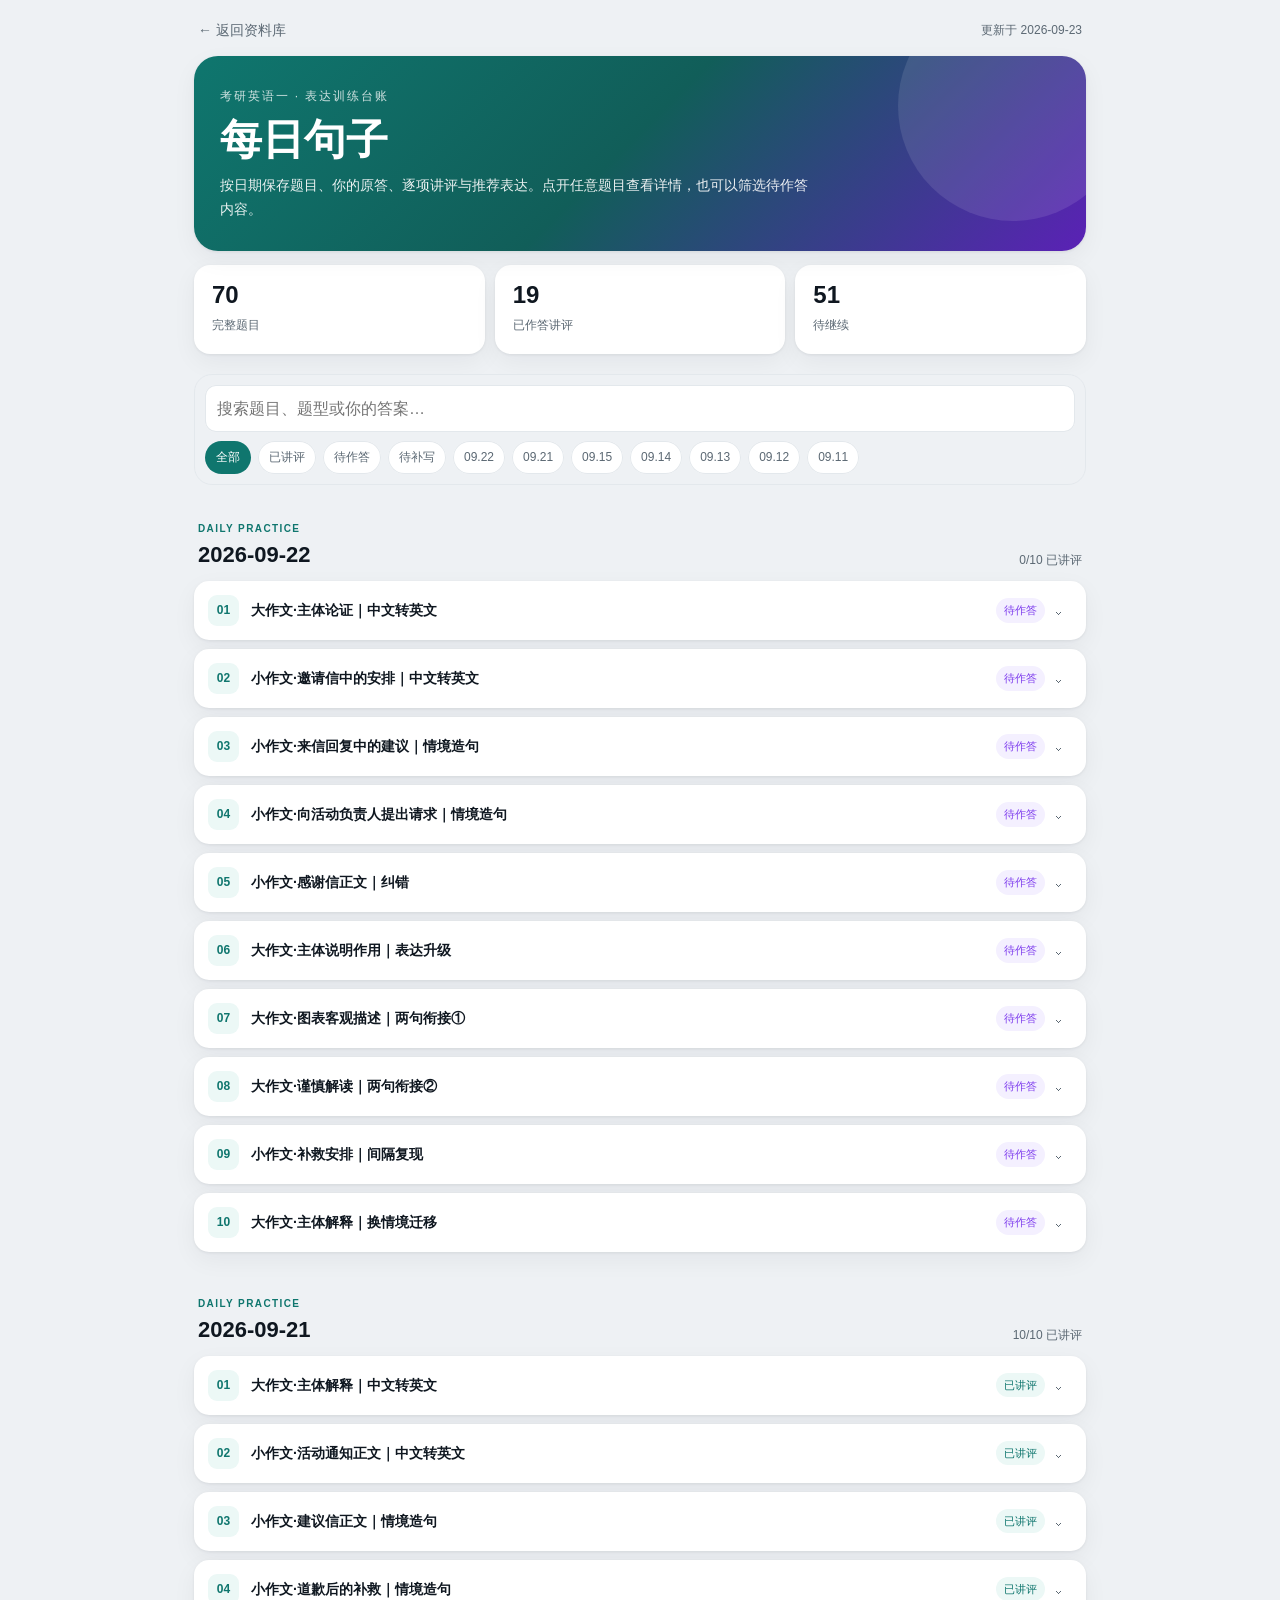
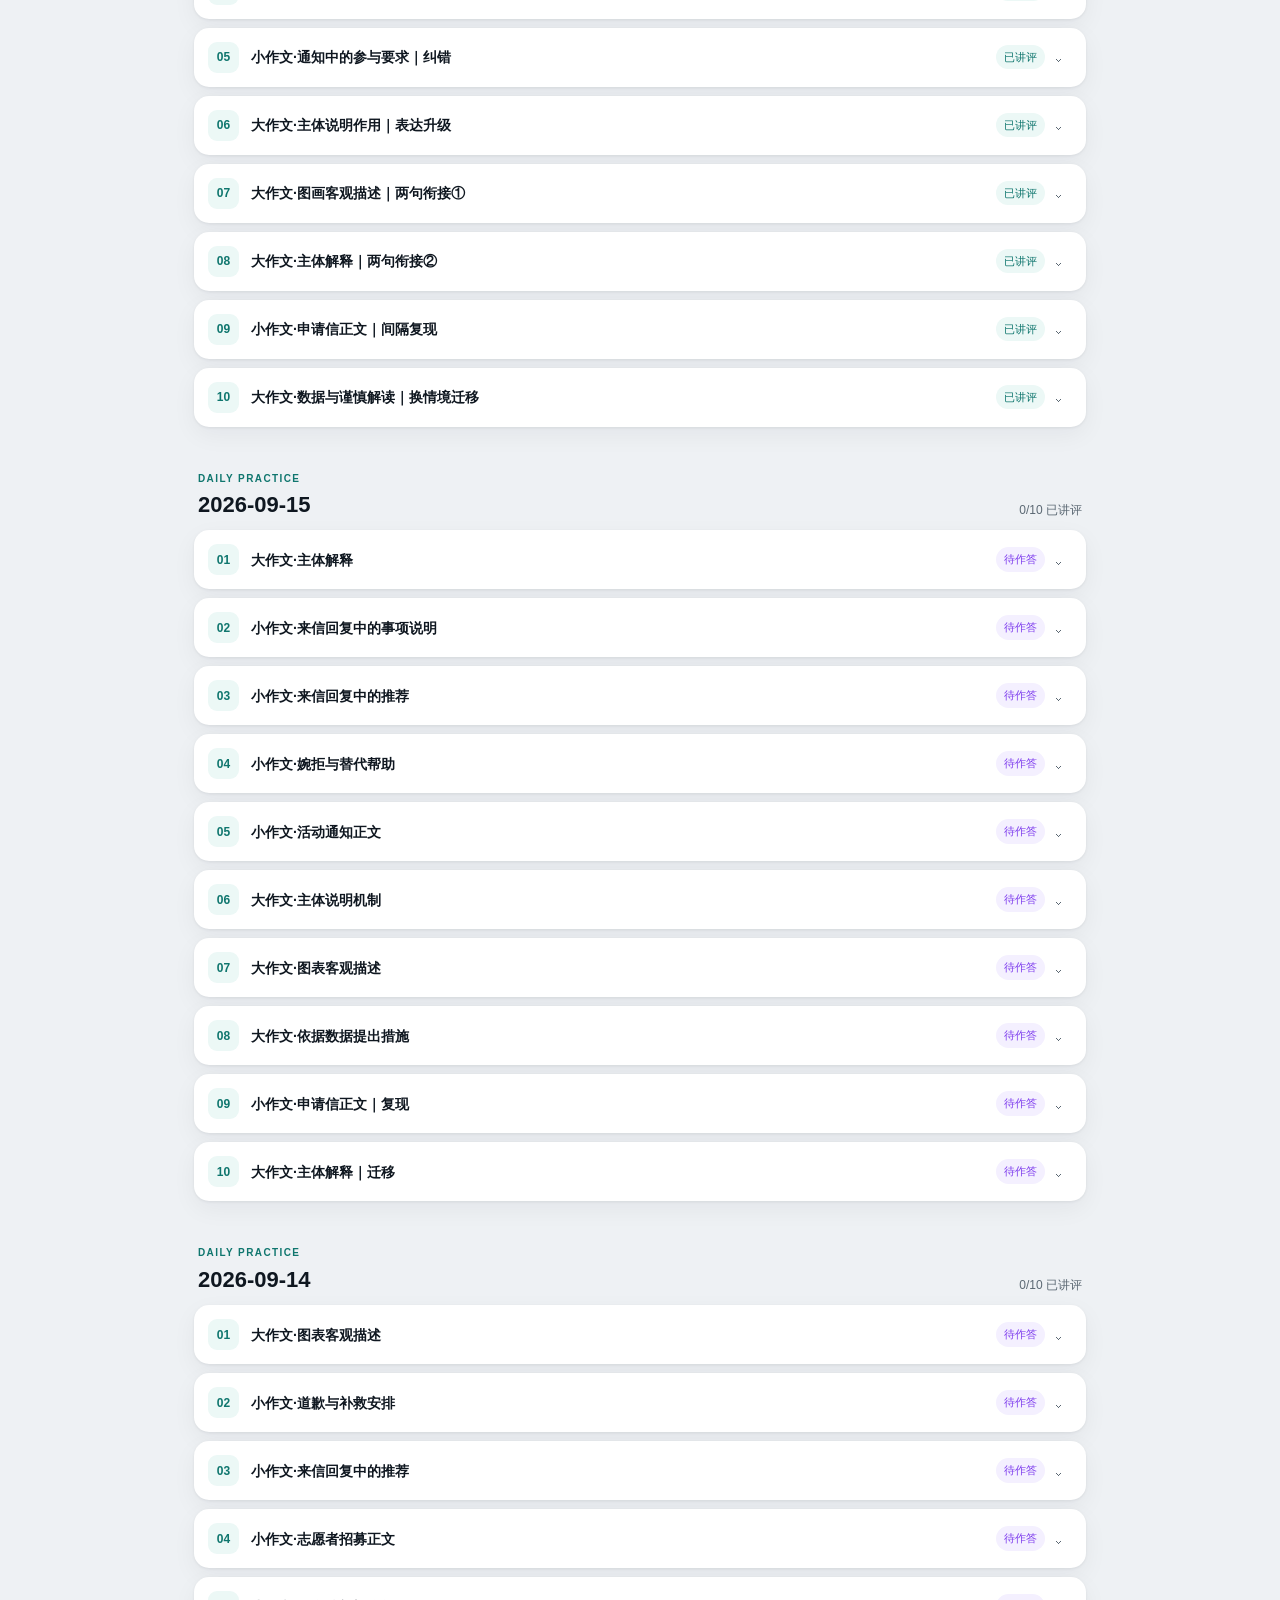
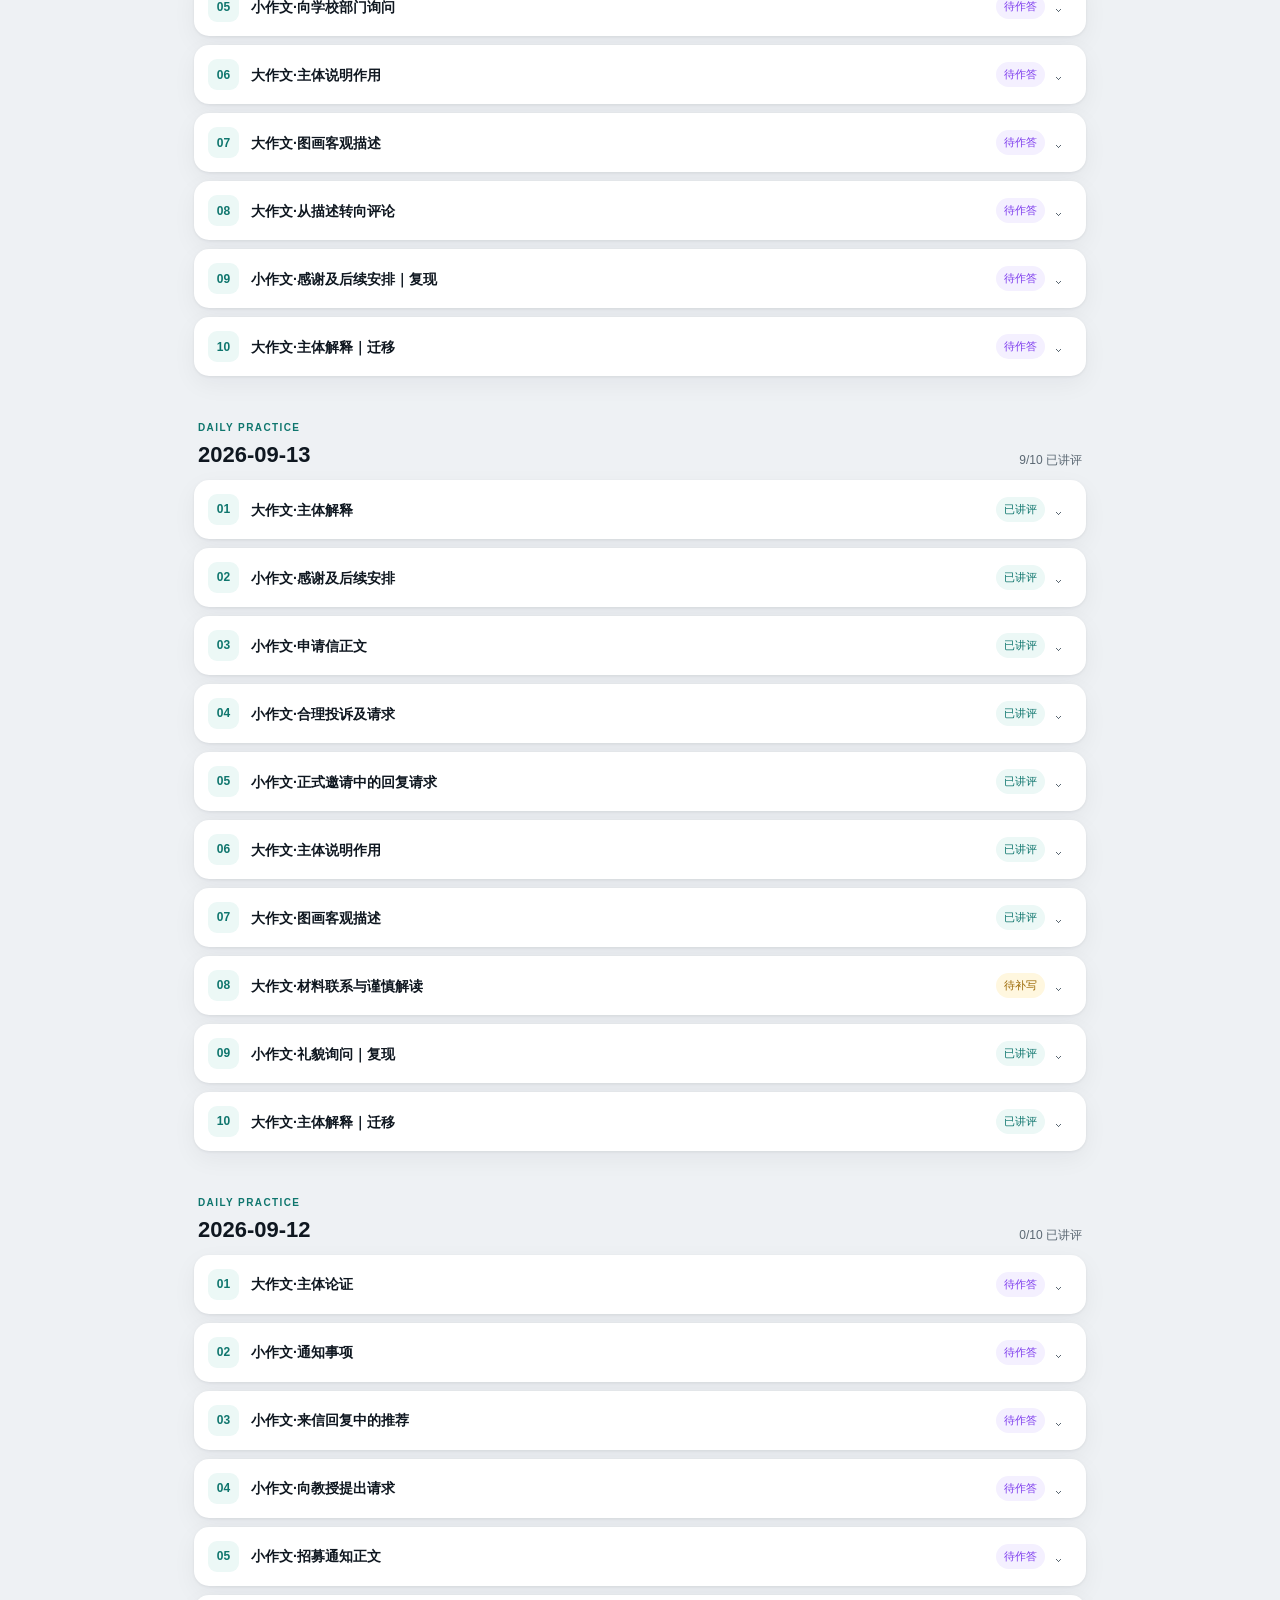
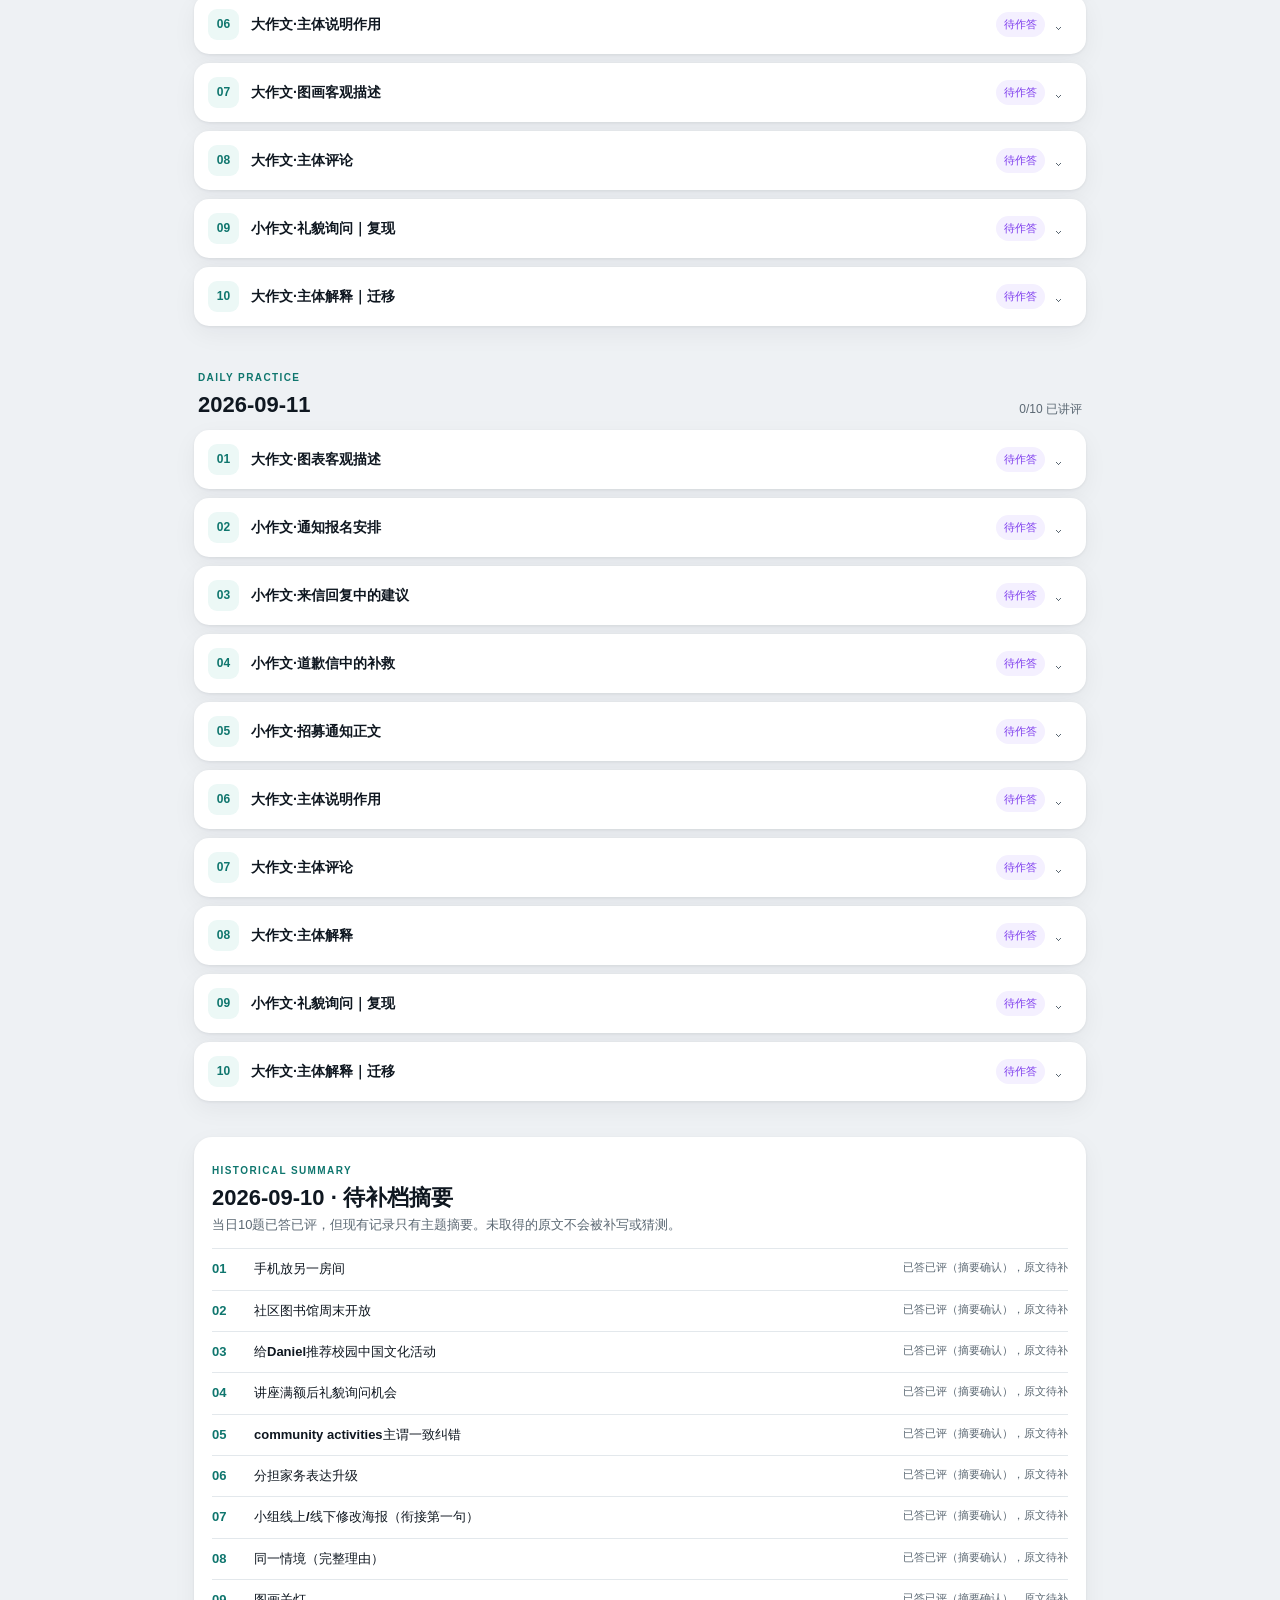
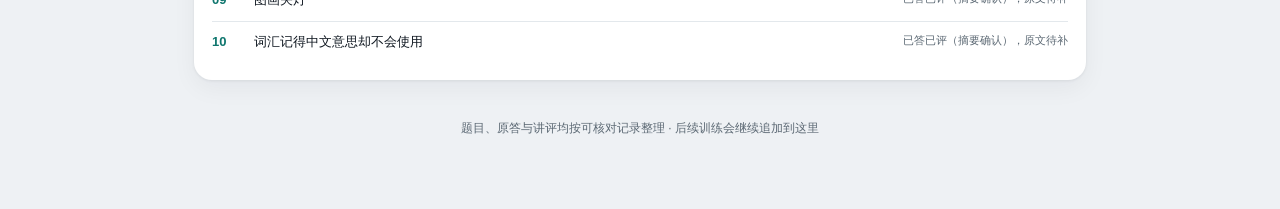
==== daily-sentences/index.html @ 483bdfcb "add daily sentence training archive" ====
<!doctype html>
<html lang="zh-CN"><head><meta charset="utf-8"><meta name="viewport" content="width=device-width,initial-scale=1">
<title>每日句子｜我的考研资料库</title><meta name="description" content="考研英语一每日句子训练：题目、作答、讲评和待办记录。">
<style>
:root{--bg:#eef1f4;--card:#fff;--ink:#0f1720;--sub:#5b6873;--line:#e3e8ec;--accent:#0f766e;--accent2:#7c3aed;--soft:#ecf8f6;--violet:#f4f0ff;--amber:#fff7df;--shadow:0 1px 3px rgba(15,23,32,.07),0 8px 24px rgba(15,23,32,.05)}
@media(prefers-color-scheme:dark){:root{--bg:#0d1117;--card:#161b22;--ink:#e6edf3;--sub:#9aa7b2;--line:#2a313a;--accent:#45c9b7;--accent2:#b59cff;--soft:#102b28;--violet:#241c38;--amber:#352d19;--shadow:0 1px 3px rgba(0,0,0,.4),0 10px 28px rgba(0,0,0,.3)}}
*{box-sizing:border-box}html{scroll-behavior:smooth}body{margin:0;background:var(--bg);color:var(--ink);font:16px/1.72 -apple-system,BlinkMacSystemFont,"Segoe UI","PingFang SC","Microsoft YaHei",sans-serif;-webkit-text-size-adjust:100%}button,input{font:inherit}.wrap{max-width:920px;margin:auto;padding:18px 14px 70px}.topbar{display:flex;align-items:center;justify-content:space-between;margin:0 4px 14px}.back{color:var(--sub);text-decoration:none;font-size:14px}.updated{font-size:12px;color:var(--sub)}header{position:relative;overflow:hidden;border-radius:24px;padding:30px 26px;color:#fff;background:linear-gradient(135deg,#0f766e 0%,#115e59 48%,#5b21b6 100%);box-shadow:var(--shadow)}header:after{content:"";position:absolute;right:-42px;top:-65px;width:230px;height:230px;border-radius:50%;background:rgba(255,255,255,.10)}.k{font-size:12px;letter-spacing:.16em;opacity:.8}h1{font-size:clamp(28px,6vw,42px);line-height:1.2;margin:8px 0}header p{max-width:590px;margin:0;opacity:.91;font-size:14px}.stats{display:grid;grid-template-columns:repeat(3,1fr);gap:10px;margin:14px 0 20px}.stat{background:var(--card);border-radius:16px;padding:16px 18px;box-shadow:var(--shadow)}.stat b{display:block;font-size:24px;line-height:1.2}.stat span{font-size:12px;color:var(--sub)}.tools{position:sticky;top:8px;z-index:10;background:color-mix(in srgb,var(--bg) 88%,transparent);backdrop-filter:blur(12px);border:1px solid var(--line);border-radius:18px;padding:10px;margin-bottom:20px}.search{width:100%;border:0;background:var(--card);color:var(--ink);border-radius:11px;padding:10px 12px;outline:none;box-shadow:inset 0 0 0 1px var(--line)}.filters{display:flex;gap:7px;overflow:auto;padding-top:9px;scrollbar-width:none}.filters::-webkit-scrollbar{display:none}.filter,.date-chip{flex:none;border:0;border-radius:99px;padding:6px 11px;background:var(--card);color:var(--sub);font-size:12px;cursor:pointer;box-shadow:inset 0 0 0 1px var(--line)}.filter.active,.date-chip.active{background:var(--accent);color:#fff;box-shadow:none}.day{margin:28px 0 36px;scroll-margin-top:128px}.day-head{display:flex;align-items:end;justify-content:space-between;margin:0 4px 10px}.eyebrow{font-size:10px;letter-spacing:.14em;color:var(--accent);font-weight:700}h2{font-size:22px;line-height:1.2;margin:2px 0}.day-count{font-size:12px;color:var(--sub)}.questions{display:grid;gap:9px}.question{background:var(--card);border-radius:15px;box-shadow:var(--shadow);overflow:hidden}.question[hidden],.day[hidden]{display:none}summary{display:grid;grid-template-columns:34px minmax(0,1fr) auto 18px;gap:9px;align-items:center;cursor:pointer;list-style:none;padding:14px}summary::-webkit-details-marker{display:none}.number{display:grid;place-items:center;width:31px;height:31px;border-radius:9px;background:var(--soft);color:var(--accent);font-size:12px;font-weight:800}.qtitle{font-weight:650;font-size:14px;line-height:1.45}.badge{font-size:11px;padding:3px 8px;border-radius:99px;white-space:nowrap}.badge.reviewed{background:var(--soft);color:var(--accent)}.badge.pending{background:var(--violet);color:var(--accent2)}.badge.blocked{background:var(--amber);color:#9a6700}.chevron{color:var(--sub);transition:.18s}details[open] .chevron{transform:rotate(180deg)}.question-body{padding:0 16px 17px 57px;border-top:1px solid var(--line)}.label{margin-top:14px;font-size:11px;letter-spacing:.08em;color:var(--sub);font-weight:700}.prompt,.answer p,.empty{white-space:pre-line;margin:4px 0 0;font-size:14px}.answer p{padding:11px 13px;border-left:3px solid var(--accent2);border-radius:0 9px 9px 0;background:var(--violet);font-family:ui-serif,Georgia,serif}.feedback{margin:13px 0 0;border-top:1px solid var(--line)}.feedback-row{display:grid;grid-template-columns:145px 1fr;gap:14px;padding:10px 0;border-bottom:1px solid var(--line)}dt{font-size:12px;color:var(--accent);font-weight:700}dd{margin:0;font-size:13px}.empty{color:var(--sub);font-style:italic}.history{background:var(--card);border-radius:18px;padding:18px;box-shadow:var(--shadow);margin-top:34px}.history h2{margin-bottom:3px}.history>p{margin:0 0 12px;color:var(--sub);font-size:13px}.history-row{display:grid;grid-template-columns:32px minmax(0,1fr) auto;gap:10px;padding:9px 0;border-top:1px solid var(--line);font-size:13px}.history-row span{color:var(--accent);font-weight:800}.history-row b{font-weight:550}.history-row em{color:var(--sub);font-style:normal;font-size:11px;text-align:right}.no-results{display:none;text-align:center;color:var(--sub);padding:42px 0}footer{text-align:center;color:var(--sub);font-size:12px;margin-top:38px}
@media(max-width:620px){.wrap{padding:12px 10px 52px}header{border-radius:20px;padding:24px 20px}.stats{gap:7px}.stat{padding:13px 12px}.stat b{font-size:20px}.question-body{padding-left:14px}.feedback-row{grid-template-columns:1fr;gap:3px}.history-row{grid-template-columns:28px 1fr}.history-row em{grid-column:2;text-align:left}}
</style></head><body><main class="wrap">
<div class="topbar"><a class="back" href="/">← 返回资料库</a><span class="updated">更新于 2026-09-23</span></div>
<header><div class="k">考研英语一 · 表达训练台账</div><h1>每日句子</h1><p>按日期保存题目、你的原答、逐项讲评与推荐表达。点开任意题目查看详情，也可以筛选待作答内容。</p></header>
<section class="stats"><div class="stat"><b>70</b><span>完整题目</span></div><div class="stat"><b>19</b><span>已作答讲评</span></div><div class="stat"><b>51</b><span>待继续</span></div></section>
<nav class="tools" aria-label="筛选"><input class="search" id="search" type="search" placeholder="搜索题目、题型或你的答案…"><div class="filters"><button class="filter active" data-state="all">全部</button><button class="filter" data-state="reviewed">已讲评</button><button class="filter" data-state="pending">待作答</button><button class="filter" data-state="blocked">待补写</button><button class="date-chip" data-date="2026-09-22">09.22</button><button class="date-chip" data-date="2026-09-21">09.21</button><button class="date-chip" data-date="2026-09-15">09.15</button><button class="date-chip" data-date="2026-09-14">09.14</button><button class="date-chip" data-date="2026-09-13">09.13</button><button class="date-chip" data-date="2026-09-12">09.12</button><button class="date-chip" data-date="2026-09-11">09.11</button></div></nav>
<div id="archive"><section class="day" data-date="2026-09-22">
          <div class="day-head"><div><span class="eyebrow">DAILY PRACTICE</span><h2>2026-09-22</h2></div><span class="day-count">0/10 已讲评</span></div>
          <div class="questions">
      <details class="question" data-state="pending" data-search="2026-09-22-01 大作文·主体论证｜中文转英文 用一句英文表达：“与一次安排过多任务相比，每天留出固定的阅读时间，更有助于学生养成持久的阅读习惯。” ">
        <summary><span class="number">01</span><span class="qtitle">大作文·主体论证｜中文转英文</span><span class="badge pending">待作答</span><span class="chevron">⌄</span></summary>
        <div class="question-body">
          <div class="label">题目</div><p class="prompt">用一句英文表达：“与一次安排过多任务相比，每天留出固定的阅读时间，更有助于学生养成持久的阅读习惯。”</p>
          <p class="empty">还没有提交答案，之后可以按日期和题号补交。</p>
        </div>
      </details>
      <details class="question" data-state="pending" data-search="2026-09-22-02 小作文·邀请信中的安排｜中文转英文 你代表学生读书会邀请陈教授参加交流活动。本句只说明活动时间和回复期限。
请用一句话表达：“交流活动将于下周三下午两点至四点举行，请您最迟在本周五中午确认能否参加。” ">
        <summary><span class="number">02</span><span class="qtitle">小作文·邀请信中的安排｜中文转英文</span><span class="badge pending">待作答</span><span class="chevron">⌄</span></summary>
        <div class="question-body">
          <div class="label">题目</div><p class="prompt">你代表学生读书会邀请陈教授参加交流活动。本句只说明活动时间和回复期限。
请用一句话表达：“交流活动将于下周三下午两点至四点举行，请您最迟在本周五中午确认能否参加。”</p>
          <p class="empty">还没有提交答案，之后可以按日期和题号补交。</p>
        </div>
      </details>
      <details class="question" data-state="pending" data-search="2026-09-22-03 小作文·来信回复中的建议｜情境造句 交换生朋友emma准备参加一个中文读书会，但担心自己读得慢，赶不上大家的进度。读书会提前一周公布篇目，也允许成员只分享其中一个片段。
请自行选择一项她能够执行的准备方法，用一句话提出建议并说明为什么适合她；不写问候或结尾。 ">
        <summary><span class="number">03</span><span class="qtitle">小作文·来信回复中的建议｜情境造句</span><span class="badge pending">待作答</span><span class="chevron">⌄</span></summary>
        <div class="question-body">
          <div class="label">题目</div><p class="prompt">交换生朋友Emma准备参加一个中文读书会，但担心自己读得慢，赶不上大家的进度。读书会提前一周公布篇目，也允许成员只分享其中一个片段。
请自行选择一项她能够执行的准备方法，用一句话提出建议并说明为什么适合她；不写问候或结尾。</p>
          <p class="empty">还没有提交答案，之后可以按日期和题号补交。</p>
        </div>
      </details>
      <details class="question" data-state="pending" data-search="2026-09-22-04 小作文·向活动负责人提出请求｜情境造句 你已报名参加周六的社区绘画工作坊，但报名时填写的邮箱有误，因此没有收到材料清单。现在你正在用正确的邮箱给负责人发信。
请用一句话简要说明情况，并提出一项能帮助你做好准备的具体请求；语气礼貌，不写称呼。 ">
        <summary><span class="number">04</span><span class="qtitle">小作文·向活动负责人提出请求｜情境造句</span><span class="badge pending">待作答</span><span class="chevron">⌄</span></summary>
        <div class="question-body">
          <div class="label">题目</div><p class="prompt">你已报名参加周六的社区绘画工作坊，但报名时填写的邮箱有误，因此没有收到材料清单。现在你正在用正确的邮箱给负责人发信。
请用一句话简要说明情况，并提出一项能帮助你做好准备的具体请求；语气礼貌，不写称呼。</p>
          <p class="empty">还没有提交答案，之后可以按日期和题号补交。</p>
        </div>
      </details>
      <details class="question" data-state="pending" data-search="2026-09-22-05 小作文·感谢信正文｜纠错 你写信感谢王教授对研究计划的建议。请保留“建议有帮助”和“帮助缩小研究范围”两项信息，改成准确、自然的一句话：
your advices was very helpful, they helped me narrow down the scope of my research. ">
        <summary><span class="number">05</span><span class="qtitle">小作文·感谢信正文｜纠错</span><span class="badge pending">待作答</span><span class="chevron">⌄</span></summary>
        <div class="question-body">
          <div class="label">题目</div><p class="prompt">你写信感谢王教授对研究计划的建议。请保留“建议有帮助”和“帮助缩小研究范围”两项信息，改成准确、自然的一句话：
Your advices was very helpful, they helped me narrow down the scope of my research.</p>
          <p class="empty">还没有提交答案，之后可以按日期和题号补交。</p>
        </div>
      </details>
      <details class="question" data-state="pending" data-search="2026-09-22-06 大作文·主体说明作用｜表达升级 下面句子用于讨论社区花园。原句意思清楚，请保留原意，使表达更简洁、减少重复；不增加新的作用：
when neighbours work together in a community garden, they have opportunities to talk to one another, and these opportunities can help them get to know one another better. ">
        <summary><span class="number">06</span><span class="qtitle">大作文·主体说明作用｜表达升级</span><span class="badge pending">待作答</span><span class="chevron">⌄</span></summary>
        <div class="question-body">
          <div class="label">题目</div><p class="prompt">下面句子用于讨论社区花园。原句意思清楚，请保留原意，使表达更简洁、减少重复；不增加新的作用：
When neighbours work together in a community garden, they have opportunities to talk to one another, and these opportunities can help them get to know one another better.</p>
          <p class="empty">还没有提交答案，之后可以按日期和题号补交。</p>
        </div>
      </details>
      <details class="question" data-state="pending" data-search="2026-09-22-07 大作文·图表客观描述｜两句衔接① 与第8题共用材料：某校调查学生每周至少三次自带水杯的比例。2026年3月为32%，6月为48%；学校在4月增设了免费饮水点。以上为训练数据。
用一句话准确描述3月至6月的比例变化，只写数据事实，不解释原因。 ">
        <summary><span class="number">07</span><span class="qtitle">大作文·图表客观描述｜两句衔接①</span><span class="badge pending">待作答</span><span class="chevron">⌄</span></summary>
        <div class="question-body">
          <div class="label">题目</div><p class="prompt">与第8题共用材料：某校调查学生每周至少三次自带水杯的比例。2026年3月为32%，6月为48%；学校在4月增设了免费饮水点。以上为训练数据。
用一句话准确描述3月至6月的比例变化，只写数据事实，不解释原因。</p>
          <p class="empty">还没有提交答案，之后可以按日期和题号补交。</p>
        </div>
      </details>
      <details class="question" data-state="pending" data-search="2026-09-22-08 大作文·谨慎解读｜两句衔接② 承接第7题，用一句话说明新增饮水点可能怎样促进这一变化，写出一个具体理由。
这是对可能原因的推测；不能声称仅凭这组数据已经证明了因果关系。第二句须增加信息，并与第一句自然衔接。 ">
        <summary><span class="number">08</span><span class="qtitle">大作文·谨慎解读｜两句衔接②</span><span class="badge pending">待作答</span><span class="chevron">⌄</span></summary>
        <div class="question-body">
          <div class="label">题目</div><p class="prompt">承接第7题，用一句话说明新增饮水点可能怎样促进这一变化，写出一个具体理由。
这是对可能原因的推测；不能声称仅凭这组数据已经证明了因果关系。第二句须增加信息，并与第一句自然衔接。</p>
          <p class="empty">还没有提交答案，之后可以按日期和题号补交。</p>
        </div>
      </details>
      <details class="question" data-state="pending" data-search="2026-09-22-09 小作文·补救安排｜间隔复现 复习来源：2026-09-21-04。
你答应今天把借来的书还给朋友alex，他明天上午需要用书。你已经解释过原因并道歉，现在可以今晚送还。
请用一句话提出今晚归还的安排，并询问对方是否方便；本句只写补救与询问。 ">
        <summary><span class="number">09</span><span class="qtitle">小作文·补救安排｜间隔复现</span><span class="badge pending">待作答</span><span class="chevron">⌄</span></summary>
        <div class="question-body">
          <div class="label">题目</div><p class="prompt">复习来源：2026-09-21-04。
你答应今天把借来的书还给朋友Alex，他明天上午需要用书。你已经解释过原因并道歉，现在可以今晚送还。
请用一句话提出今晚归还的安排，并询问对方是否方便；本句只写补救与询问。</p>
          <p class="empty">还没有提交答案，之后可以按日期和题号补交。</p>
        </div>
      </details>
      <details class="question" data-state="pending" data-search="2026-09-22-10 大作文·主体解释｜换情境迁移 复习来源：2026-09-21-06，迁移“服务设计如何帮助使用者更容易完成任务”的表达。
某社区服务中心在办事窗口旁放置了填写完整的表格样本，首次办理业务的居民可以查看。
请用一个完整英文句子说明这一做法可能怎样帮助居民填写自己的表格；说明帮助如何产生，不只写“很方便”。 ">
        <summary><span class="number">10</span><span class="qtitle">大作文·主体解释｜换情境迁移</span><span class="badge pending">待作答</span><span class="chevron">⌄</span></summary>
        <div class="question-body">
          <div class="label">题目</div><p class="prompt">复习来源：2026-09-21-06，迁移“服务设计如何帮助使用者更容易完成任务”的表达。
某社区服务中心在办事窗口旁放置了填写完整的表格样本，首次办理业务的居民可以查看。
请用一个完整英文句子说明这一做法可能怎样帮助居民填写自己的表格；说明帮助如何产生，不只写“很方便”。</p>
          <p class="empty">还没有提交答案，之后可以按日期和题号补交。</p>
        </div>
      </details></div>
        </section><section class="day" data-date="2026-09-21">
          <div class="day-head"><div><span class="eyebrow">DAILY PRACTICE</span><h2>2026-09-21</h2></div><span class="day-count">10/10 已讲评</span></div>
          <div class="questions">
      <details class="question" data-state="reviewed" data-search="2026-09-21-01 大作文·主体解释｜中文转英文 请用一个完整英文句子表达：
“如果学生只收藏学习资料，却不花时间使用它们，这些资料就很难真正帮助他们进步。” if a students only collect study materials without using them, those materials won&#x27;t help  him/her truly make progress in studies.">
        <summary><span class="number">01</span><span class="qtitle">大作文·主体解释｜中文转英文</span><span class="badge reviewed">已讲评</span><span class="chevron">⌄</span></summary>
        <div class="question-body">
          <div class="label">题目</div><p class="prompt">请用一个完整英文句子表达：
“如果学生只收藏学习资料，却不花时间使用它们，这些资料就很难真正帮助他们进步。”</p>
          <div class="answer"><div class="label">你的原答</div><p>If a students only collect study materials without using them, those materials won&#x27;t help  him/her truly make progress in studies.</p></div><dl class="feedback"><div class="feedback-row"><dt>任务完成</dt><dd>条件与结果清楚，without using them自然概括未使用资料；won’t把“很难”说成了“不会”，应调弱。</dd></div><div class="feedback-row"><dt>必须纠错</dt><dd>a students单复数冲突；泛指群体推荐students collect，并把him/her改成them。若用单数则a student collects。</dd></div><div class="feedback-row"><dt>语义调整</dt><dd>用are unlikely to help对应“很难”，避免绝对化。</dd></div><div class="feedback-row"><dt>可保留</dt><dd>If条件句、study materials、without using them、make progress均可保留；help后省略to正确。</dd></div><div class="feedback-row"><dt>保留原结构的修改句</dt><dd>If students only collect study materials without using them, those materials are unlikely to help them truly make progress in their studies.</dd></div><div class="feedback-row"><dt>可选自然升级</dt><dd>If students merely collect study materials without putting them to use, they are unlikely to make real progress in their studies.</dd></div><div class="feedback-row"><dt>升级说明</dt><dd>merely=仅仅；put something to use=把某物实际用起来；make real progress=取得实质性进步。均为可选表达，不是必须纠错。</dd></div><div class="feedback-row"><dt>用户重写／复习结果</dt><dd>未提交，尚未验证。</dd></div></dl>
        </div>
      </details>
      <details class="question" data-state="reviewed" data-search="2026-09-21-02 小作文·活动通知正文｜中文转英文 你是学生会成员，正在发布校园旧物捐赠活动通知。请用一句话表达：
“为方便分类，请在周五下午五点前将书籍与衣物分开放到指定的收集点。” to make classification convenient, please put your books and clothes separately into designated locations by this friday 5 p.m..">
        <summary><span class="number">02</span><span class="qtitle">小作文·活动通知正文｜中文转英文</span><span class="badge reviewed">已讲评</span><span class="chevron">⌄</span></summary>
        <div class="question-body">
          <div class="label">题目</div><p class="prompt">你是学生会成员，正在发布校园旧物捐赠活动通知。请用一句话表达：
“为方便分类，请在周五下午五点前将书籍与衣物分开放到指定的收集点。”</p>
          <div class="answer"><div class="label">你的原答</div><p>To make classification convenient, please put your books and clothes separately into designated locations by this Friday 5 p.m..</p></div><dl class="feedback"><div class="feedback-row"><dt>任务完成</dt><dd>已写出目的、物品、分开放置和截止时间，主要信息齐全。</dd></div><div class="feedback-row"><dt>必须修改</dt><dd>by this Friday 5 p.m.应改为by 5 p.m. this Friday；句末只保留一个句点。</dd></div><div class="feedback-row"><dt>搭配调整</dt><dd>make classification convenient不适合实物整理，通知中用facilitate sorting或make sorting easier；designated locations过于宽泛，“收集点”用designated collection points。</dd></div><div class="feedback-row"><dt>表达清晰度</dt><dd>put books and clothes separately可能被读成“把每本书和每件衣服分别放置”。用separate books from clothes可直接表达“书籍和衣物分开”。</dd></div><div class="feedback-row"><dt>保留原结构的修改句</dt><dd>To make sorting easier, please place books and clothes separately at the designated collection points by 5 p.m. this Friday.</dd></div><div class="feedback-row"><dt>更清楚的推荐句</dt><dd>To facilitate sorting, please separate books from clothes and leave them at the designated collection points by 5 p.m. this Friday.</dd></div><div class="feedback-row"><dt>表达说明</dt><dd>facilitate sorting意为“便于分类整理”，正式简洁；separate A from B明确表示“把A和B分开”。</dd></div><div class="feedback-row"><dt>用户重写／复习结果</dt><dd>未提交，尚未验证。</dd></div></dl>
        </div>
      </details>
      <details class="question" data-state="reviewed" data-search="2026-09-21-03 小作文·建议信正文｜情境造句 学校图书馆向学生征求改进意见。你发现小组讨论区与安静阅读区紧挨着，谈话声经常影响阅读。
请自行提出一项图书馆可以实施的具体改进，用一句话写出“建议＋预期作用”；收件人是图书馆负责人，不写称呼或自我介绍。 to make readers more focusing on their readings, i suggest separating the group discussion areas and the reading areas, and building sound-absorbed shells between them.">
        <summary><span class="number">03</span><span class="qtitle">小作文·建议信正文｜情境造句</span><span class="badge reviewed">已讲评</span><span class="chevron">⌄</span></summary>
        <div class="question-body">
          <div class="label">题目</div><p class="prompt">学校图书馆向学生征求改进意见。你发现小组讨论区与安静阅读区紧挨着，谈话声经常影响阅读。
请自行提出一项图书馆可以实施的具体改进，用一句话写出“建议＋预期作用”；收件人是图书馆负责人，不写称呼或自我介绍。</p>
          <div class="answer"><div class="label">你的原答</div><p>To make readers more focusing on their readings, I suggest separating the group discussion areas and the reading areas, and building sound-absorbed shells between them.</p></div><dl class="feedback"><div class="feedback-row"><dt>任务完成</dt><dd>提出了空间隔离并说明目的，方向切题；但一句中并列了“分开区域”和“建隔音设施”两项措施，可收束为安装隔音设施这一项。</dd></div><div class="feedback-row"><dt>必须纠错</dt><dd>make readers more focusing不成立：make后接动词原形focus；更自然的是help readers concentrate。</dd></div><div class="feedback-row"><dt>搭配调整</dt><dd>readings在这里不指“阅读活动”；用reading或what they are reading。sound-absorbed表示“已经被声音吸收”，设施应为sound-absorbing或soundproof；shells不适合室内分隔设施，用partitions或panels。</dd></div><div class="feedback-row"><dt>推荐修改句</dt><dd>I suggest installing soundproof partitions between the group discussion area and the quiet reading area so that readers can concentrate better.</dd></div><div class="feedback-row"><dt>用户重写／复习结果</dt><dd>未提交，尚未验证。</dd></div></dl>
        </div>
      </details>
      <details class="question" data-state="reviewed" data-search="2026-09-21-04 小作文·道歉后的补救｜情境造句 你向交换生朋友alex借了一本书，答应今天归还，但出门时把书忘在宿舍。他明天上午需要用书，你今晚有空。
请用一句话提出你能够执行的具体补救安排，并询问是否方便；不重复解释原因，不替对方确定见面时间。 sorry that i left the book at my dorm, but i am available tonight, so i want to know if you are ok that i give it to you tonight.">
        <summary><span class="number">04</span><span class="qtitle">小作文·道歉后的补救｜情境造句</span><span class="badge reviewed">已讲评</span><span class="chevron">⌄</span></summary>
        <div class="question-body">
          <div class="label">题目</div><p class="prompt">你向交换生朋友Alex借了一本书，答应今天归还，但出门时把书忘在宿舍。他明天上午需要用书，你今晚有空。
请用一句话提出你能够执行的具体补救安排，并询问是否方便；不重复解释原因，不替对方确定见面时间。</p>
          <div class="answer"><div class="label">你的原答</div><p>Sorry that I left the book at my dorm, but I am available tonight, so I want to know if you are ok that I give it to you tonight.</p></div><dl class="feedback"><div class="feedback-row"><dt>任务完成</dt><dd>写出了今晚归还并询问对方是否方便，但重复解释了忘书的原因，违反题目限制。</dd></div><div class="feedback-row"><dt>必须纠错</dt><dd>are you ok that...不自然；询问是否方便用Would it be convenient if...? 或Would you be available...?。</dd></div><div class="feedback-row"><dt>搭配调整</dt><dd>归还借来的书用return the book或bring the book back to you；give it to you只表示“把它给你”。若保留原因，应说in my dorm room，但本题应删去原因。</dd></div><div class="feedback-row"><dt>推荐修改句</dt><dd>I can return the book to you this evening; would that be convenient for you?</dd></div><div class="feedback-row"><dt>用户重写／复习结果</dt><dd>未提交，尚未验证。</dd></div></dl>
        </div>
      </details>
      <details class="question" data-state="reviewed" data-search="2026-09-21-05 小作文·通知中的参与要求｜纠错 下面一句用于学生会发布的校园摄影比赛通知。请保留“每人最多提交三张照片”和“照片须由本人拍摄”两项信息，改成准确、自然的一句话：
each student can submits up to three photos, which must taken by themselves. each student is allowed to submit up to three photos, which must be taken by themselves.">
        <summary><span class="number">05</span><span class="qtitle">小作文·通知中的参与要求｜纠错</span><span class="badge reviewed">已讲评</span><span class="chevron">⌄</span></summary>
        <div class="question-body">
          <div class="label">题目</div><p class="prompt">下面一句用于学生会发布的校园摄影比赛通知。请保留“每人最多提交三张照片”和“照片须由本人拍摄”两项信息，改成准确、自然的一句话：
Each student can submits up to three photos, which must taken by themselves.</p>
          <div class="answer"><div class="label">你的原答</div><p>Each student is allowed to submit up to three photos, which must be taken by themselves.</p></div><dl class="feedback"><div class="feedback-row"><dt>任务完成</dt><dd>两项信息均已覆盖，句子基本正确。</dd></div><div class="feedback-row"><dt>可保留</dt><dd>is allowed to submit up to three photos和被动结构must be taken均可使用。</dd></div><div class="feedback-row"><dt>精确度调整</dt><dd>by themselves可能被理解为“在没有他人帮助的情况下拍摄”，而题目强调照片必须是申请者本人作品；each student与themselves在正式考试写作中也可改得更稳妥。</dd></div><div class="feedback-row"><dt>推荐修改句</dt><dd>Each student may submit up to three photographs, all of which must have been taken personally by the applicant.</dd></div><div class="feedback-row"><dt>用户重写／复习结果</dt><dd>未提交，尚未验证。</dd></div></dl>
        </div>
      </details>
      <details class="question" data-state="reviewed" data-search="2026-09-21-06 大作文·主体说明作用｜表达升级 下面一句用于讨论社区信息服务。请保留原意，使表达更简洁、动作与作用更清楚；不增加新的作用，也不必使用生僻词：
clear signs in public buildings can make it possible for visitors to find the places they need to go to without having to ask other people for help. clear signs in public buildings can make visitors find their destination more convenient without asking others for help.">
        <summary><span class="number">06</span><span class="qtitle">大作文·主体说明作用｜表达升级</span><span class="badge reviewed">已讲评</span><span class="chevron">⌄</span></summary>
        <div class="question-body">
          <div class="label">题目</div><p class="prompt">下面一句用于讨论社区信息服务。请保留原意，使表达更简洁、动作与作用更清楚；不增加新的作用，也不必使用生僻词：
Clear signs in public buildings can make it possible for visitors to find the places they need to go to without having to ask other people for help.</p>
          <div class="answer"><div class="label">你的原答</div><p>Clear signs in public buildings can make visitors find their destination more convenient without asking others for help.</p></div><dl class="feedback"><div class="feedback-row"><dt>任务完成</dt><dd>保留了“清楚标识→自己找到地点→无需求助”的因果链。</dd></div><div class="feedback-row"><dt>必须纠错</dt><dd>convenient是形容词，不能在这里修饰find；即使改成conveniently，搭配仍不如find...more easily自然。</dd></div><div class="feedback-row"><dt>搭配调整</dt><dd>make visitors find语法上可分析为使役结构，但语气生硬；用help visitors find更自然。多人可能前往不同地点，destinations更合适；ask others for directions比ask others for help更具体。</dd></div><div class="feedback-row"><dt>推荐修改句</dt><dd>Clear signs in public buildings help visitors find their destinations more easily without having to ask others for directions.</dd></div><div class="feedback-row"><dt>用户重写／复习结果</dt><dd>未提交，尚未验证。</dd></div></dl>
        </div>
      </details>
      <details class="question" data-state="reviewed" data-search="2026-09-21-07 大作文·图画客观描述｜两句衔接① 与第8题共用的原创图画情境：一名学生坐在书桌前，桌上放着一张批改过的试卷；他正在笔记本上重做一道打了叉的题，并在旁边写下“漏看条件”。墙上的课程表只是背景。
请用一句话概括主要人物及其正在做的事情，只描述可见内容，不评价意义，也不必罗列背景物品。 sitting at the desk and with a rectified exam paper on the desk, a student is re-answering a question that he/she did wrong at the first time on his/her notebook, and writing “missing conditions” near the question.">
        <summary><span class="number">07</span><span class="qtitle">大作文·图画客观描述｜两句衔接①</span><span class="badge reviewed">已讲评</span><span class="chevron">⌄</span></summary>
        <div class="question-body">
          <div class="label">题目</div><p class="prompt">与第8题共用的原创图画情境：一名学生坐在书桌前，桌上放着一张批改过的试卷；他正在笔记本上重做一道打了叉的题，并在旁边写下“漏看条件”。墙上的课程表只是背景。
请用一句话概括主要人物及其正在做的事情，只描述可见内容，不评价意义，也不必罗列背景物品。</p>
          <div class="answer"><div class="label">你的原答</div><p>Sitting at the desk and with a rectified exam paper on the desk, A student is re-answering a question that he/she did wrong at the first time on his/her notebook, and writing “missing conditions” near the question.</p></div><dl class="feedback"><div class="feedback-row"><dt>任务完成</dt><dd>主要人物、重做错题和写下错误原因都写到了，但修饰成分过多，图画主干不够清楚。</dd></div><div class="feedback-row"><dt>必须纠错</dt><dd>句中a student不应大写；do a question wrong改为get/answer a question wrong；the first time前不加at；在笔记本里用in a notebook。</dd></div><div class="feedback-row"><dt>搭配调整</dt><dd>rectified exam paper不是“批改过的试卷”，应为marked/corrected exam paper；re-answering不如reworking/redoing自然；missing conditions表示“题目缺少条件”，图中“漏看条件”应为overlooked a condition。</dd></div><div class="feedback-row"><dt>代词与结构</dt><dd>he/she和his/her使句子笨重，可用单数they，或调整结构省去代词。开头Sitting...and with...形式不平行。</dd></div><div class="feedback-row"><dt>推荐修改句</dt><dd>At a desk, a student is reworking an incorrectly answered question in a notebook and writing “overlooked a condition” beside it, with a marked exam paper lying nearby.</dd></div><div class="feedback-row"><dt>用户重写／复习结果</dt><dd>未提交，尚未验证。</dd></div></dl>
        </div>
      </details>
      <details class="question" data-state="reviewed" data-search="2026-09-21-08 大作文·主体解释｜两句衔接② 承接第7题，用一句话说明画中这种处理错题的做法，可能怎样帮助学生应对以后遇到的类似题目。
请把作用发生的过程写清楚，不只说“能提高成绩”；与第7句衔接，且本句本身完整。 by doing the question repeatedly and listing why they did it wrong at the first time, students can enhance the correct way of thought and use one question to help solve many similar questions.">
        <summary><span class="number">08</span><span class="qtitle">大作文·主体解释｜两句衔接②</span><span class="badge reviewed">已讲评</span><span class="chevron">⌄</span></summary>
        <div class="question-body">
          <div class="label">题目</div><p class="prompt">承接第7题，用一句话说明画中这种处理错题的做法，可能怎样帮助学生应对以后遇到的类似题目。
请把作用发生的过程写清楚，不只说“能提高成绩”；与第7句衔接，且本句本身完整。</p>
          <div class="answer"><div class="label">你的原答</div><p>By doing the question repeatedly and listing why they did it wrong at the first time, students can enhance the correct way of thought and use one question to help solve many similar questions.</p></div><dl class="feedback"><div class="feedback-row"><dt>任务完成</dt><dd>已经形成“重做错题→查明原因→迁移到类似题”的完整机制，论证方向很好。</dd></div><div class="feedback-row"><dt>必须纠错</dt><dd>at the first time改为the first time；enhance the correct way of thought和use one question to help solve many similar questions不属于自然英语搭配。</dd></div><div class="feedback-row"><dt>搭配调整</dt><dd>do the question repeatedly容易变成机械重复，可用rework the problem；listing why...改为identifying why...；“思路”可写problem-solving approach或reasoning。</dd></div><div class="feedback-row"><dt>与第7句衔接</dt><dd>第7句是单个学生，第8句最好沿用the student或this practice，保持指代连续。</dd></div><div class="feedback-row"><dt>推荐修改句</dt><dd>By reworking the problem and identifying the condition that was initially overlooked, the student can avoid the same mistake and apply the lesson to similar problems.</dd></div><div class="feedback-row"><dt>用户重写／复习结果</dt><dd>未提交，尚未验证。</dd></div></dl>
        </div>
      </details>
      <details class="question" data-state="reviewed" data-search="2026-09-21-09 小作文·申请信正文｜间隔复现 复习依据：9月13日第3题“申请校园开放日志愿者”。
你正在申请担任校园开放日的学生志愿者，职责是带领来访家庭参观校园并回答基本问题。
请自行选择一项相关经历或能力，用一句话说明它为什么使你能够胜任；不要只写“我有相关经验，所以很适合”。本次为模拟申请，可以设定合理经历；不写申请目的或结尾。 i possess strong communication skills and i am familiar with the campus, which allow me to answer their questions correctly and let them learn our school deeply.">
        <summary><span class="number">09</span><span class="qtitle">小作文·申请信正文｜间隔复现</span><span class="badge reviewed">已讲评</span><span class="chevron">⌄</span></summary>
        <div class="question-body">
          <div class="label">题目</div><p class="prompt">复习依据：9月13日第3题“申请校园开放日志愿者”。
你正在申请担任校园开放日的学生志愿者，职责是带领来访家庭参观校园并回答基本问题。
请自行选择一项相关经历或能力，用一句话说明它为什么使你能够胜任；不要只写“我有相关经验，所以很适合”。本次为模拟申请，可以设定合理经历；不写申请目的或结尾。</p>
          <div class="answer"><div class="label">你的原答</div><p>I possess strong communication skills and I am familiar with the campus, which allow me to answer their questions correctly and let them learn our school deeply.</p></div><dl class="feedback"><div class="feedback-row"><dt>任务完成</dt><dd>选择了沟通能力和校园熟悉度，也尝试说明这些能力如何支持职责，已经比原来“relevant experience”具体。</dd></div><div class="feedback-row"><dt>必须调整</dt><dd>their缺少清楚先行对象；let them learn our school deeply是中文直译。英语通常说help visiting families gain a clearer understanding of the university。</dd></div><div class="feedback-row"><dt>任务覆盖</dt><dd>本句写到了回答问题，但“带领来访家庭参观校园”的职责还可以更直接地体现。</dd></div><div class="feedback-row"><dt>表达调整</dt><dd>possess正确但略显生硬；用My strong communication skills and familiarity with the campus形成平行名词结构，which指代也更清楚。</dd></div><div class="feedback-row"><dt>推荐修改句</dt><dd>My strong communication skills and familiarity with the campus would enable me to guide visiting families efficiently and answer their questions clearly.</dd></div><div class="feedback-row"><dt>用户重写／复习结果</dt><dd>未提交，尚未验证。</dd></div></dl>
        </div>
      </details>
      <details class="question" data-state="reviewed" data-search="2026-09-21-10 大作文·数据与谨慎解读｜换情境迁移 复习依据：9月13日第8题“数据变化与服务措施的联系”。
某社区图书馆的记录如下（训练数据）：3月平均每周有40名上班族读者到馆，6月为65名；图书馆从4月开始延长晚间开放时间。
请用一个完整英文句子概括3月至6月的人数变化，并对延长开放时间可能起到的作用作出谨慎推测。可以稍长于25词；不能把这组数据写成已经证实的因果关系。 community library has extended the opening time at night since april, and the figure of working readers between march and june rises from 40 to 65.">
        <summary><span class="number">10</span><span class="qtitle">大作文·数据与谨慎解读｜换情境迁移</span><span class="badge reviewed">已讲评</span><span class="chevron">⌄</span></summary>
        <div class="question-body">
          <div class="label">题目</div><p class="prompt">复习依据：9月13日第8题“数据变化与服务措施的联系”。
某社区图书馆的记录如下（训练数据）：3月平均每周有40名上班族读者到馆，6月为65名；图书馆从4月开始延长晚间开放时间。
请用一个完整英文句子概括3月至6月的人数变化，并对延长开放时间可能起到的作用作出谨慎推测。可以稍长于25词；不能把这组数据写成已经证实的因果关系。</p>
          <div class="answer"><div class="label">你的原答</div><p>Community library has extended the opening time at night since April, and the figure of working readers between March and June rises from 40 to 65.</p></div><dl class="feedback"><div class="feedback-row"><dt>任务完成</dt><dd>写出了措施、时间和40到65的变化，但没有完成“对措施作用作谨慎推测”这一任务点。并列两个事实不等于建立谨慎联系。</dd></div><div class="feedback-row"><dt>必须纠错</dt><dd>Community library前加the；描述已完成的数据变化用rose，不用rises。</dd></div><div class="feedback-row"><dt>搭配调整</dt><dd>opening time at night改为evening opening hours；figure of working readers不自然，应为the average weekly number of working adult visitors。</dd></div><div class="feedback-row"><dt>谨慎推测</dt><dd>使用suggesting that...may have contributed to...，其中suggesting与may共同限制结论强度，不能使用caused或proved。</dd></div><div class="feedback-row"><dt>推荐修改句</dt><dd>The average weekly number of working adult visitors rose from 40 in March to 65 in June, suggesting that the longer evening opening hours introduced in April may have contributed to the increase.</dd></div><div class="feedback-row"><dt>用户重写／复习结果</dt><dd>未提交，尚未验证。</dd></div></dl>
        </div>
      </details></div>
        </section><section class="day" data-date="2026-09-15">
          <div class="day-head"><div><span class="eyebrow">DAILY PRACTICE</span><h2>2026-09-15</h2></div><span class="day-count">0/10 已讲评</span></div>
          <div class="questions">
      <details class="question" data-state="pending" data-search="2026-09-15-01 大作文·主体解释  ">
        <summary><span class="number">01</span><span class="qtitle">大作文·主体解释</span><span class="badge pending">待作答</span><span class="chevron">⌄</span></summary>
        <div class="question-body">
          <div class="label">题目</div><p class="prompt"></p>
          <p class="empty">还没有提交答案，之后可以按日期和题号补交。</p>
        </div>
      </details>
      <details class="question" data-state="pending" data-search="2026-09-15-02 小作文·来信回复中的事项说明  ">
        <summary><span class="number">02</span><span class="qtitle">小作文·来信回复中的事项说明</span><span class="badge pending">待作答</span><span class="chevron">⌄</span></summary>
        <div class="question-body">
          <div class="label">题目</div><p class="prompt"></p>
          <p class="empty">还没有提交答案，之后可以按日期和题号补交。</p>
        </div>
      </details>
      <details class="question" data-state="pending" data-search="2026-09-15-03 小作文·来信回复中的推荐  ">
        <summary><span class="number">03</span><span class="qtitle">小作文·来信回复中的推荐</span><span class="badge pending">待作答</span><span class="chevron">⌄</span></summary>
        <div class="question-body">
          <div class="label">题目</div><p class="prompt"></p>
          <p class="empty">还没有提交答案，之后可以按日期和题号补交。</p>
        </div>
      </details>
      <details class="question" data-state="pending" data-search="2026-09-15-04 小作文·婉拒与替代帮助  ">
        <summary><span class="number">04</span><span class="qtitle">小作文·婉拒与替代帮助</span><span class="badge pending">待作答</span><span class="chevron">⌄</span></summary>
        <div class="question-body">
          <div class="label">题目</div><p class="prompt"></p>
          <p class="empty">还没有提交答案，之后可以按日期和题号补交。</p>
        </div>
      </details>
      <details class="question" data-state="pending" data-search="2026-09-15-05 小作文·活动通知正文  ">
        <summary><span class="number">05</span><span class="qtitle">小作文·活动通知正文</span><span class="badge pending">待作答</span><span class="chevron">⌄</span></summary>
        <div class="question-body">
          <div class="label">题目</div><p class="prompt"></p>
          <p class="empty">还没有提交答案，之后可以按日期和题号补交。</p>
        </div>
      </details>
      <details class="question" data-state="pending" data-search="2026-09-15-06 大作文·主体说明机制  ">
        <summary><span class="number">06</span><span class="qtitle">大作文·主体说明机制</span><span class="badge pending">待作答</span><span class="chevron">⌄</span></summary>
        <div class="question-body">
          <div class="label">题目</div><p class="prompt"></p>
          <p class="empty">还没有提交答案，之后可以按日期和题号补交。</p>
        </div>
      </details>
      <details class="question" data-state="pending" data-search="2026-09-15-07 大作文·图表客观描述  ">
        <summary><span class="number">07</span><span class="qtitle">大作文·图表客观描述</span><span class="badge pending">待作答</span><span class="chevron">⌄</span></summary>
        <div class="question-body">
          <div class="label">题目</div><p class="prompt"></p>
          <p class="empty">还没有提交答案，之后可以按日期和题号补交。</p>
        </div>
      </details>
      <details class="question" data-state="pending" data-search="2026-09-15-08 大作文·依据数据提出措施  ">
        <summary><span class="number">08</span><span class="qtitle">大作文·依据数据提出措施</span><span class="badge pending">待作答</span><span class="chevron">⌄</span></summary>
        <div class="question-body">
          <div class="label">题目</div><p class="prompt"></p>
          <p class="empty">还没有提交答案，之后可以按日期和题号补交。</p>
        </div>
      </details>
      <details class="question" data-state="pending" data-search="2026-09-15-09 小作文·申请信正文｜复现  ">
        <summary><span class="number">09</span><span class="qtitle">小作文·申请信正文｜复现</span><span class="badge pending">待作答</span><span class="chevron">⌄</span></summary>
        <div class="question-body">
          <div class="label">题目</div><p class="prompt"></p>
          <p class="empty">还没有提交答案，之后可以按日期和题号补交。</p>
        </div>
      </details>
      <details class="question" data-state="pending" data-search="2026-09-15-10 大作文·主体解释｜迁移  ">
        <summary><span class="number">10</span><span class="qtitle">大作文·主体解释｜迁移</span><span class="badge pending">待作答</span><span class="chevron">⌄</span></summary>
        <div class="question-body">
          <div class="label">题目</div><p class="prompt"></p>
          <p class="empty">还没有提交答案，之后可以按日期和题号补交。</p>
        </div>
      </details></div>
        </section><section class="day" data-date="2026-09-14">
          <div class="day-head"><div><span class="eyebrow">DAILY PRACTICE</span><h2>2026-09-14</h2></div><span class="day-count">0/10 已讲评</span></div>
          <div class="questions">
      <details class="question" data-state="pending" data-search="2026-09-14-01 大作文·图表客观描述  ">
        <summary><span class="number">01</span><span class="qtitle">大作文·图表客观描述</span><span class="badge pending">待作答</span><span class="chevron">⌄</span></summary>
        <div class="question-body">
          <div class="label">题目</div><p class="prompt"></p>
          <p class="empty">还没有提交答案，之后可以按日期和题号补交。</p>
        </div>
      </details>
      <details class="question" data-state="pending" data-search="2026-09-14-02 小作文·道歉与补救安排  ">
        <summary><span class="number">02</span><span class="qtitle">小作文·道歉与补救安排</span><span class="badge pending">待作答</span><span class="chevron">⌄</span></summary>
        <div class="question-body">
          <div class="label">题目</div><p class="prompt"></p>
          <p class="empty">还没有提交答案，之后可以按日期和题号补交。</p>
        </div>
      </details>
      <details class="question" data-state="pending" data-search="2026-09-14-03 小作文·来信回复中的推荐  ">
        <summary><span class="number">03</span><span class="qtitle">小作文·来信回复中的推荐</span><span class="badge pending">待作答</span><span class="chevron">⌄</span></summary>
        <div class="question-body">
          <div class="label">题目</div><p class="prompt"></p>
          <p class="empty">还没有提交答案，之后可以按日期和题号补交。</p>
        </div>
      </details>
      <details class="question" data-state="pending" data-search="2026-09-14-04 小作文·志愿者招募正文  ">
        <summary><span class="number">04</span><span class="qtitle">小作文·志愿者招募正文</span><span class="badge pending">待作答</span><span class="chevron">⌄</span></summary>
        <div class="question-body">
          <div class="label">题目</div><p class="prompt"></p>
          <p class="empty">还没有提交答案，之后可以按日期和题号补交。</p>
        </div>
      </details>
      <details class="question" data-state="pending" data-search="2026-09-14-05 小作文·向学校部门询问  ">
        <summary><span class="number">05</span><span class="qtitle">小作文·向学校部门询问</span><span class="badge pending">待作答</span><span class="chevron">⌄</span></summary>
        <div class="question-body">
          <div class="label">题目</div><p class="prompt"></p>
          <p class="empty">还没有提交答案，之后可以按日期和题号补交。</p>
        </div>
      </details>
      <details class="question" data-state="pending" data-search="2026-09-14-06 大作文·主体说明作用  ">
        <summary><span class="number">06</span><span class="qtitle">大作文·主体说明作用</span><span class="badge pending">待作答</span><span class="chevron">⌄</span></summary>
        <div class="question-body">
          <div class="label">题目</div><p class="prompt"></p>
          <p class="empty">还没有提交答案，之后可以按日期和题号补交。</p>
        </div>
      </details>
      <details class="question" data-state="pending" data-search="2026-09-14-07 大作文·图画客观描述  ">
        <summary><span class="number">07</span><span class="qtitle">大作文·图画客观描述</span><span class="badge pending">待作答</span><span class="chevron">⌄</span></summary>
        <div class="question-body">
          <div class="label">题目</div><p class="prompt"></p>
          <p class="empty">还没有提交答案，之后可以按日期和题号补交。</p>
        </div>
      </details>
      <details class="question" data-state="pending" data-search="2026-09-14-08 大作文·从描述转向评论  ">
        <summary><span class="number">08</span><span class="qtitle">大作文·从描述转向评论</span><span class="badge pending">待作答</span><span class="chevron">⌄</span></summary>
        <div class="question-body">
          <div class="label">题目</div><p class="prompt"></p>
          <p class="empty">还没有提交答案，之后可以按日期和题号补交。</p>
        </div>
      </details>
      <details class="question" data-state="pending" data-search="2026-09-14-09 小作文·感谢及后续安排｜复现  ">
        <summary><span class="number">09</span><span class="qtitle">小作文·感谢及后续安排｜复现</span><span class="badge pending">待作答</span><span class="chevron">⌄</span></summary>
        <div class="question-body">
          <div class="label">题目</div><p class="prompt"></p>
          <p class="empty">还没有提交答案，之后可以按日期和题号补交。</p>
        </div>
      </details>
      <details class="question" data-state="pending" data-search="2026-09-14-10 大作文·主体解释｜迁移  ">
        <summary><span class="number">10</span><span class="qtitle">大作文·主体解释｜迁移</span><span class="badge pending">待作答</span><span class="chevron">⌄</span></summary>
        <div class="question-body">
          <div class="label">题目</div><p class="prompt"></p>
          <p class="empty">还没有提交答案，之后可以按日期和题号补交。</p>
        </div>
      </details></div>
        </section><section class="day" data-date="2026-09-13">
          <div class="day-head"><div><span class="eyebrow">DAILY PRACTICE</span><h2>2026-09-13</h2></div><span class="day-count">9/10 已讲评</span></div>
          <div class="questions">
      <details class="question" data-state="reviewed" data-search="2026-09-13-01 大作文·主体解释  students tend to realize the logical gap missed previously, when they need to explain their problem-solving process.">
        <summary><span class="number">01</span><span class="qtitle">大作文·主体解释</span><span class="badge reviewed">已讲评</span><span class="chevron">⌄</span></summary>
        <div class="question-body">
          <div class="label">题目</div><p class="prompt"></p>
          <div class="answer"><div class="label">你的原答</div><p>Students tend to realize the logical gap missed previously, when they need to explain their problem-solving process.</p></div><dl class="feedback"><div class="feedback-row"><dt>原讲评要点（摘要）</dt><dd>补to others；更容易可用are more likely to；identify logical gaps they previously overlooked更清楚；通常去掉when前逗号。</dd></div><div class="feedback-row"><dt>教练原修改句或补写支架</dt><dd>Students are more likely to identify logical gaps they previously overlooked when they have to explain their problem-solving process to others.</dd></div><div class="feedback-row"><dt>用户重写</dt><dd>暂无可核对记录</dd></div><div class="feedback-row"><dt>复习结果</dt><dd>尚未验证</dd></div></dl>
        </div>
      </details>
      <details class="question" data-state="reviewed" data-search="2026-09-13-02 小作文·感谢及后续安排  thank you for you approval for providing areas for our reading activities at weekends; we will send the final schedule to you before this thursday.">
        <summary><span class="number">02</span><span class="qtitle">小作文·感谢及后续安排</span><span class="badge reviewed">已讲评</span><span class="chevron">⌄</span></summary>
        <div class="question-body">
          <div class="label">题目</div><p class="prompt"></p>
          <div class="answer"><div class="label">你的原答</div><p>Thank you for you approval for providing areas for our reading activities at weekends; we will send the final schedule to you before this Thursday.</p></div><dl class="feedback"><div class="feedback-row"><dt>原讲评要点（摘要）</dt><dd>you→your；provide a venue；agree to do；补for confirmation；分号可保留。</dd></div><div class="feedback-row"><dt>教练原修改句或补写支架</dt><dd>Thank you for agreeing to provide us with a venue for our weekend reading activities; we will send you the final schedule for confirmation before Thursday.</dd></div><div class="feedback-row"><dt>用户重写</dt><dd>暂无可核对记录</dd></div><div class="feedback-row"><dt>复习结果</dt><dd>尚未验证</dd></div></dl>
        </div>
      </details>
      <details class="question" data-state="reviewed" data-search="2026-09-13-03 小作文·申请信正文  i have relevant experiences，therefore i am good at it.">
        <summary><span class="number">03</span><span class="qtitle">小作文·申请信正文</span><span class="badge reviewed">已讲评</span><span class="chevron">⌄</span></summary>
        <div class="question-body">
          <div class="label">题目</div><p class="prompt"></p>
          <div class="answer"><div class="label">你的原答</div><p>I have relevant experiences，therefore I am good at it.</p></div><dl class="feedback"><div class="feedback-row"><dt>原讲评要点（摘要）</dt><dd>经验用experience；逗号加therefore不能连接两个独立句；须给具体经历与职责的联系。示范中的校园导游经历是教练补充，不是用户真实经历。</dd></div><div class="feedback-row"><dt>教练原修改句或补写支架</dt><dd>Having previously served as a campus guide, I am well prepared to lead visiting families around the university and answer their questions.</dd></div><div class="feedback-row"><dt>用户重写</dt><dd>暂无可核对记录</dd></div><div class="feedback-row"><dt>复习结果</dt><dd>尚未验证</dd></div></dl>
        </div>
      </details>
      <details class="question" data-state="reviewed" data-search="2026-09-13-04 小作文·合理投诉及请求  dear sir or madam，
i booked the 301 room from 2 o&#x27;clock to 4 o&#x27;clock this afternoon, but now i find the door being locked. since our group activity begin at 2 o&#x27;clock 15min, i hope this matter can be solved in time.">
        <summary><span class="number">04</span><span class="qtitle">小作文·合理投诉及请求</span><span class="badge reviewed">已讲评</span><span class="chevron">⌄</span></summary>
        <div class="question-body">
          <div class="label">题目</div><p class="prompt"></p>
          <div class="answer"><div class="label">你的原答</div><p>Dear Sir or Madam，
I booked the 301 room from 2 o&#x27;clock to 4 o&#x27;clock this afternoon, but now I find the door being locked. Since our group activity begin at 2 o&#x27;clock 15min, I hope this matter can be solved in time.</p></div><dl class="feedback"><div class="feedback-row"><dt>原讲评要点（摘要）</dt><dd>Room 301；find the door locked；activity begins；2:15 p.m.；请求须具体到开门。未遵守一句话、不写称呼的限制。</dd></div><div class="feedback-row"><dt>教练原修改句或补写支架</dt><dd>I reserved Room 301 from 2:00 to 4:00 p.m. today, but it is locked; as our group activity begins at 2:15, could you please arrange for someone to open it immediately?</dd></div><div class="feedback-row"><dt>用户重写</dt><dd>暂无可核对记录</dd></div><div class="feedback-row"><dt>复习结果</dt><dd>尚未验证</dd></div></dl>
        </div>
      </details>
      <details class="question" data-state="reviewed" data-search="2026-09-13-05 小作文·正式邀请中的回复请求  i sincerely hope you will honor us with your presence and please tell me before friday if you could come.">
        <summary><span class="number">05</span><span class="qtitle">小作文·正式邀请中的回复请求</span><span class="badge reviewed">已讲评</span><span class="chevron">⌄</span></summary>
        <div class="question-body">
          <div class="label">题目</div><p class="prompt"></p>
          <div class="answer"><div class="label">你的原答</div><p>I sincerely hope you will honor us with your presence and please tell me before Friday if you could come.</p></div><dl class="feedback"><div class="feedback-row"><dt>原讲评要点（摘要）</dt><dd>honor us with your presence可用但较郑重；回复请求用confirm whether更清楚。</dd></div><div class="feedback-row"><dt>教练原修改句或补写支架</dt><dd>We would be honored by your presence, and I would appreciate it if you could confirm before Friday whether you will be able to attend.</dd></div><div class="feedback-row"><dt>用户重写</dt><dd>暂无可核对记录</dd></div><div class="feedback-row"><dt>复习结果</dt><dd>尚未验证</dd></div></dl>
        </div>
      </details>
      <details class="question" data-state="reviewed" data-search="2026-09-13-06 大作文·主体说明作用  community exercise facilities reduce residents&#x27; travelling time , making it more possible for them to exercise regularly.">
        <summary><span class="number">06</span><span class="qtitle">大作文·主体说明作用</span><span class="badge reviewed">已讲评</span><span class="chevron">⌄</span></summary>
        <div class="question-body">
          <div class="label">题目</div><p class="prompt"></p>
          <div class="answer"><div class="label">你的原答</div><p>Community exercise facilities reduce residents&#x27; travelling time , making it more possible for them to exercise regularly.</p></div><dl class="feedback"><div class="feedback-row"><dt>原讲评要点（摘要）</dt><dd>因果和making结构可保留；more possible改easier；补前往远处健身房。</dd></div><div class="feedback-row"><dt>教练原修改句或补写支架</dt><dd>Community exercise facilities reduce the time residents spend travelling to distant gyms, making it easier for them to exercise regularly.</dd></div><div class="feedback-row"><dt>用户重写</dt><dd>暂无可核对记录</dd></div><div class="feedback-row"><dt>复习结果</dt><dd>尚未验证</dd></div></dl>
        </div>
      </details>
      <details class="question" data-state="reviewed" data-search="2026-09-13-07 大作文·图画客观描述  in the picture, a student volunteer is explaining exhibits to two international students by using a pad with multilanguage explanation.">
        <summary><span class="number">07</span><span class="qtitle">大作文·图画客观描述</span><span class="badge reviewed">已讲评</span><span class="chevron">⌄</span></summary>
        <div class="question-body">
          <div class="label">题目</div><p class="prompt"></p>
          <div class="answer"><div class="label">你的原答</div><p>In the picture, a student volunteer is explaining exhibits to two international students by using a pad with multilanguage explanation.</p></div><dl class="feedback"><div class="feedback-row"><dt>原讲评要点（摘要）</dt><dd>tablet；bilingual descriptions；补可见导览安排，不能加入意义评价。</dd></div><div class="feedback-row"><dt>教练原修改句或补写支架</dt><dd>In the picture, a student volunteer is using a tablet with bilingual descriptions to explain museum exhibits to two international students, while a sign at the entrance lists Saturday bilingual tours at 10 a.m. and 2 p.m.</dd></div><div class="feedback-row"><dt>用户重写</dt><dd>暂无可核对记录</dd></div><div class="feedback-row"><dt>复习结果</dt><dd>尚未验证</dd></div></dl>
        </div>
      </details>
      <details class="question" data-state="blocked" data-search="2026-09-13-08 大作文·材料联系与谨慎解读  不会。">
        <summary><span class="number">08</span><span class="qtitle">大作文·材料联系与谨慎解读</span><span class="badge blocked">待补写</span><span class="chevron">⌄</span></summary>
        <div class="question-body">
          <div class="label">题目</div><p class="prompt"></p>
          <div class="answer"><div class="label">你的原答</div><p>不会。</p></div><dl class="feedback"><div class="feedback-row"><dt>原讲评要点（摘要）</dt><dd>已给半开放支架；补24、41、4月及谨慎推论；原讲评提示contribute to，不提供完整答案。</dd></div><div class="feedback-row"><dt>教练原修改句或补写支架</dt><dd>The average weekly number of international student visitors rose from ______ in March to ______ in June, suggesting that the bilingual tours introduced in ______ may have ______________________________.</dd></div><div class="feedback-row"><dt>用户重写</dt><dd>暂无可核对记录</dd></div><div class="feedback-row"><dt>复习结果</dt><dd>尚未验证</dd></div></dl>
        </div>
      </details>
      <details class="question" data-state="reviewed" data-search="2026-09-13-09 小作文·礼貌询问｜复现  i am writing to ask whether there is one more 模拟面试 activity next week, since i noticed the activity was all booked.">
        <summary><span class="number">09</span><span class="qtitle">小作文·礼貌询问｜复现</span><span class="badge reviewed">已讲评</span><span class="chevron">⌄</span></summary>
        <div class="question-body">
          <div class="label">题目</div><p class="prompt"></p>
          <div class="answer"><div class="label">你的原答</div><p>I am writing to ask whether there is one more 模拟面试 activity next week, since I noticed the activity was all booked.</p></div><dl class="feedback"><div class="feedback-row"><dt>原讲评要点（摘要）</dt><dd>mock interview session；is fully booked；补周四；未来安排用will offer。</dd></div><div class="feedback-row"><dt>教练原修改句或补写支架</dt><dd>Since this Thursday’s mock interview session is fully booked, I am writing to ask whether the center will offer an additional session next week.</dd></div><div class="feedback-row"><dt>用户重写</dt><dd>暂无可核对记录</dd></div><div class="feedback-row"><dt>复习结果</dt><dd>尚未验证</dd></div></dl>
        </div>
      </details>
      <details class="question" data-state="reviewed" data-search="2026-09-13-10 大作文·主体解释｜迁移  the interview can help students practice their instantly answering.">
        <summary><span class="number">10</span><span class="qtitle">大作文·主体解释｜迁移</span><span class="badge reviewed">已讲评</span><span class="chevron">⌄</span></summary>
        <div class="question-body">
          <div class="label">题目</div><p class="prompt"></p>
          <div class="answer"><div class="label">你的原答</div><p>The interview can help students practice their instantly answering.</p></div><dl class="feedback"><div class="feedback-row"><dt>原讲评要点（摘要）</dt><dd>practise answering questions；on the spot；补unexpected follow-up questions，并说明真实面试中的作用。</dd></div><div class="feedback-row"><dt>教练原修改句或补写支架</dt><dd>Answering unexpected follow-up questions on the spot helps students organize their thoughts quickly and respond more effectively in real interviews.</dd></div><div class="feedback-row"><dt>用户重写</dt><dd>暂无可核对记录</dd></div><div class="feedback-row"><dt>复习结果</dt><dd>尚未验证</dd></div></dl>
        </div>
      </details></div>
        </section><section class="day" data-date="2026-09-12">
          <div class="day-head"><div><span class="eyebrow">DAILY PRACTICE</span><h2>2026-09-12</h2></div><span class="day-count">0/10 已讲评</span></div>
          <div class="questions">
      <details class="question" data-state="pending" data-search="2026-09-12-01 大作文·主体论证  ">
        <summary><span class="number">01</span><span class="qtitle">大作文·主体论证</span><span class="badge pending">待作答</span><span class="chevron">⌄</span></summary>
        <div class="question-body">
          <div class="label">题目</div><p class="prompt"></p>
          <p class="empty">还没有提交答案，之后可以按日期和题号补交。</p>
        </div>
      </details>
      <details class="question" data-state="pending" data-search="2026-09-12-02 小作文·通知事项  ">
        <summary><span class="number">02</span><span class="qtitle">小作文·通知事项</span><span class="badge pending">待作答</span><span class="chevron">⌄</span></summary>
        <div class="question-body">
          <div class="label">题目</div><p class="prompt"></p>
          <p class="empty">还没有提交答案，之后可以按日期和题号补交。</p>
        </div>
      </details>
      <details class="question" data-state="pending" data-search="2026-09-12-03 小作文·来信回复中的推荐  ">
        <summary><span class="number">03</span><span class="qtitle">小作文·来信回复中的推荐</span><span class="badge pending">待作答</span><span class="chevron">⌄</span></summary>
        <div class="question-body">
          <div class="label">题目</div><p class="prompt"></p>
          <p class="empty">还没有提交答案，之后可以按日期和题号补交。</p>
        </div>
      </details>
      <details class="question" data-state="pending" data-search="2026-09-12-04 小作文·向教授提出请求  ">
        <summary><span class="number">04</span><span class="qtitle">小作文·向教授提出请求</span><span class="badge pending">待作答</span><span class="chevron">⌄</span></summary>
        <div class="question-body">
          <div class="label">题目</div><p class="prompt"></p>
          <p class="empty">还没有提交答案，之后可以按日期和题号补交。</p>
        </div>
      </details>
      <details class="question" data-state="pending" data-search="2026-09-12-05 小作文·招募通知正文  ">
        <summary><span class="number">05</span><span class="qtitle">小作文·招募通知正文</span><span class="badge pending">待作答</span><span class="chevron">⌄</span></summary>
        <div class="question-body">
          <div class="label">题目</div><p class="prompt"></p>
          <p class="empty">还没有提交答案，之后可以按日期和题号补交。</p>
        </div>
      </details>
      <details class="question" data-state="pending" data-search="2026-09-12-06 大作文·主体说明作用  ">
        <summary><span class="number">06</span><span class="qtitle">大作文·主体说明作用</span><span class="badge pending">待作答</span><span class="chevron">⌄</span></summary>
        <div class="question-body">
          <div class="label">题目</div><p class="prompt"></p>
          <p class="empty">还没有提交答案，之后可以按日期和题号补交。</p>
        </div>
      </details>
      <details class="question" data-state="pending" data-search="2026-09-12-07 大作文·图画客观描述  ">
        <summary><span class="number">07</span><span class="qtitle">大作文·图画客观描述</span><span class="badge pending">待作答</span><span class="chevron">⌄</span></summary>
        <div class="question-body">
          <div class="label">题目</div><p class="prompt"></p>
          <p class="empty">还没有提交答案，之后可以按日期和题号补交。</p>
        </div>
      </details>
      <details class="question" data-state="pending" data-search="2026-09-12-08 大作文·主体评论  ">
        <summary><span class="number">08</span><span class="qtitle">大作文·主体评论</span><span class="badge pending">待作答</span><span class="chevron">⌄</span></summary>
        <div class="question-body">
          <div class="label">题目</div><p class="prompt"></p>
          <p class="empty">还没有提交答案，之后可以按日期和题号补交。</p>
        </div>
      </details>
      <details class="question" data-state="pending" data-search="2026-09-12-09 小作文·礼貌询问｜复现  ">
        <summary><span class="number">09</span><span class="qtitle">小作文·礼貌询问｜复现</span><span class="badge pending">待作答</span><span class="chevron">⌄</span></summary>
        <div class="question-body">
          <div class="label">题目</div><p class="prompt"></p>
          <p class="empty">还没有提交答案，之后可以按日期和题号补交。</p>
        </div>
      </details>
      <details class="question" data-state="pending" data-search="2026-09-12-10 大作文·主体解释｜迁移  ">
        <summary><span class="number">10</span><span class="qtitle">大作文·主体解释｜迁移</span><span class="badge pending">待作答</span><span class="chevron">⌄</span></summary>
        <div class="question-body">
          <div class="label">题目</div><p class="prompt"></p>
          <p class="empty">还没有提交答案，之后可以按日期和题号补交。</p>
        </div>
      </details></div>
        </section><section class="day" data-date="2026-09-11">
          <div class="day-head"><div><span class="eyebrow">DAILY PRACTICE</span><h2>2026-09-11</h2></div><span class="day-count">0/10 已讲评</span></div>
          <div class="questions">
      <details class="question" data-state="pending" data-search="2026-09-11-01 大作文·图表客观描述  ">
        <summary><span class="number">01</span><span class="qtitle">大作文·图表客观描述</span><span class="badge pending">待作答</span><span class="chevron">⌄</span></summary>
        <div class="question-body">
          <div class="label">题目</div><p class="prompt"></p>
          <p class="empty">还没有提交答案，之后可以按日期和题号补交。</p>
        </div>
      </details>
      <details class="question" data-state="pending" data-search="2026-09-11-02 小作文·通知报名安排  ">
        <summary><span class="number">02</span><span class="qtitle">小作文·通知报名安排</span><span class="badge pending">待作答</span><span class="chevron">⌄</span></summary>
        <div class="question-body">
          <div class="label">题目</div><p class="prompt"></p>
          <p class="empty">还没有提交答案，之后可以按日期和题号补交。</p>
        </div>
      </details>
      <details class="question" data-state="pending" data-search="2026-09-11-03 小作文·来信回复中的建议  ">
        <summary><span class="number">03</span><span class="qtitle">小作文·来信回复中的建议</span><span class="badge pending">待作答</span><span class="chevron">⌄</span></summary>
        <div class="question-body">
          <div class="label">题目</div><p class="prompt"></p>
          <p class="empty">还没有提交答案，之后可以按日期和题号补交。</p>
        </div>
      </details>
      <details class="question" data-state="pending" data-search="2026-09-11-04 小作文·道歉信中的补救  ">
        <summary><span class="number">04</span><span class="qtitle">小作文·道歉信中的补救</span><span class="badge pending">待作答</span><span class="chevron">⌄</span></summary>
        <div class="question-body">
          <div class="label">题目</div><p class="prompt"></p>
          <p class="empty">还没有提交答案，之后可以按日期和题号补交。</p>
        </div>
      </details>
      <details class="question" data-state="pending" data-search="2026-09-11-05 小作文·招募通知正文  ">
        <summary><span class="number">05</span><span class="qtitle">小作文·招募通知正文</span><span class="badge pending">待作答</span><span class="chevron">⌄</span></summary>
        <div class="question-body">
          <div class="label">题目</div><p class="prompt"></p>
          <p class="empty">还没有提交答案，之后可以按日期和题号补交。</p>
        </div>
      </details>
      <details class="question" data-state="pending" data-search="2026-09-11-06 大作文·主体说明作用  ">
        <summary><span class="number">06</span><span class="qtitle">大作文·主体说明作用</span><span class="badge pending">待作答</span><span class="chevron">⌄</span></summary>
        <div class="question-body">
          <div class="label">题目</div><p class="prompt"></p>
          <p class="empty">还没有提交答案，之后可以按日期和题号补交。</p>
        </div>
      </details>
      <details class="question" data-state="pending" data-search="2026-09-11-07 大作文·主体评论  ">
        <summary><span class="number">07</span><span class="qtitle">大作文·主体评论</span><span class="badge pending">待作答</span><span class="chevron">⌄</span></summary>
        <div class="question-body">
          <div class="label">题目</div><p class="prompt"></p>
          <p class="empty">还没有提交答案，之后可以按日期和题号补交。</p>
        </div>
      </details>
      <details class="question" data-state="pending" data-search="2026-09-11-08 大作文·主体解释  ">
        <summary><span class="number">08</span><span class="qtitle">大作文·主体解释</span><span class="badge pending">待作答</span><span class="chevron">⌄</span></summary>
        <div class="question-body">
          <div class="label">题目</div><p class="prompt"></p>
          <p class="empty">还没有提交答案，之后可以按日期和题号补交。</p>
        </div>
      </details>
      <details class="question" data-state="pending" data-search="2026-09-11-09 小作文·礼貌询问｜复现  ">
        <summary><span class="number">09</span><span class="qtitle">小作文·礼貌询问｜复现</span><span class="badge pending">待作答</span><span class="chevron">⌄</span></summary>
        <div class="question-body">
          <div class="label">题目</div><p class="prompt"></p>
          <p class="empty">还没有提交答案，之后可以按日期和题号补交。</p>
        </div>
      </details>
      <details class="question" data-state="pending" data-search="2026-09-11-10 大作文·主体解释｜迁移  ">
        <summary><span class="number">10</span><span class="qtitle">大作文·主体解释｜迁移</span><span class="badge pending">待作答</span><span class="chevron">⌄</span></summary>
        <div class="question-body">
          <div class="label">题目</div><p class="prompt"></p>
          <p class="empty">还没有提交答案，之后可以按日期和题号补交。</p>
        </div>
      </details></div>
        </section></div><p class="no-results" id="empty">没有符合条件的记录。</p>
<section class="history"><span class="eyebrow">HISTORICAL SUMMARY</span><h2>2026-09-10 · 待补档摘要</h2><p>当日10题已答已评，但现有记录只有主题摘要。未取得的原文不会被补写或猜测。</p><div class="history-row"><span>01</span><b>手机放另一房间</b><em>已答已评（摘要确认），原文待补</em></div><div class="history-row"><span>02</span><b>社区图书馆周末开放</b><em>已答已评（摘要确认），原文待补</em></div><div class="history-row"><span>03</span><b>给Daniel推荐校园中国文化活动</b><em>已答已评（摘要确认），原文待补</em></div><div class="history-row"><span>04</span><b>讲座满额后礼貌询问机会</b><em>已答已评（摘要确认），原文待补</em></div><div class="history-row"><span>05</span><b>community activities主谓一致纠错</b><em>已答已评（摘要确认），原文待补</em></div><div class="history-row"><span>06</span><b>分担家务表达升级</b><em>已答已评（摘要确认），原文待补</em></div><div class="history-row"><span>07</span><b>小组线上/线下修改海报（衔接第一句）</b><em>已答已评（摘要确认），原文待补</em></div><div class="history-row"><span>08</span><b>同一情境（完整理由）</b><em>已答已评（摘要确认），原文待补</em></div><div class="history-row"><span>09</span><b>图画关灯</b><em>已答已评（摘要确认），原文待补</em></div><div class="history-row"><span>10</span><b>词汇记得中文意思却不会使用</b><em>已答已评（摘要确认），原文待补</em></div></section>
<footer>题目、原答与讲评均按可核对记录整理 · 后续训练会继续追加到这里</footer>
</main><script>
const qs=[...document.querySelectorAll('.question')],days=[...document.querySelectorAll('.day')],search=document.querySelector('#search'),empty=document.querySelector('#empty');let state='all',date='all';
function apply(){const term=search.value.trim().toLowerCase();let shown=0;qs.forEach(q=>{const okState=state==='all'||q.dataset.state===state;const okDate=date==='all'||q.closest('.day').dataset.date===date;const okText=!term||q.dataset.search.includes(term);q.hidden=!(okState&&okDate&&okText);if(!q.hidden)shown++});days.forEach(d=>d.hidden=![...d.querySelectorAll('.question')].some(q=>!q.hidden));empty.style.display=shown?'none':'block'}
search.addEventListener('input',apply);document.querySelectorAll('.filter').forEach(b=>b.addEventListener('click',()=>{document.querySelectorAll('.filter').forEach(x=>x.classList.remove('active'));b.classList.add('active');state=b.dataset.state;apply()}));document.querySelectorAll('.date-chip').forEach(b=>b.addEventListener('click',()=>{const same=b.classList.contains('active');document.querySelectorAll('.date-chip').forEach(x=>x.classList.remove('active'));date=same?'all':b.dataset.date;if(!same)b.classList.add('active');apply()}));
</script></body></html>
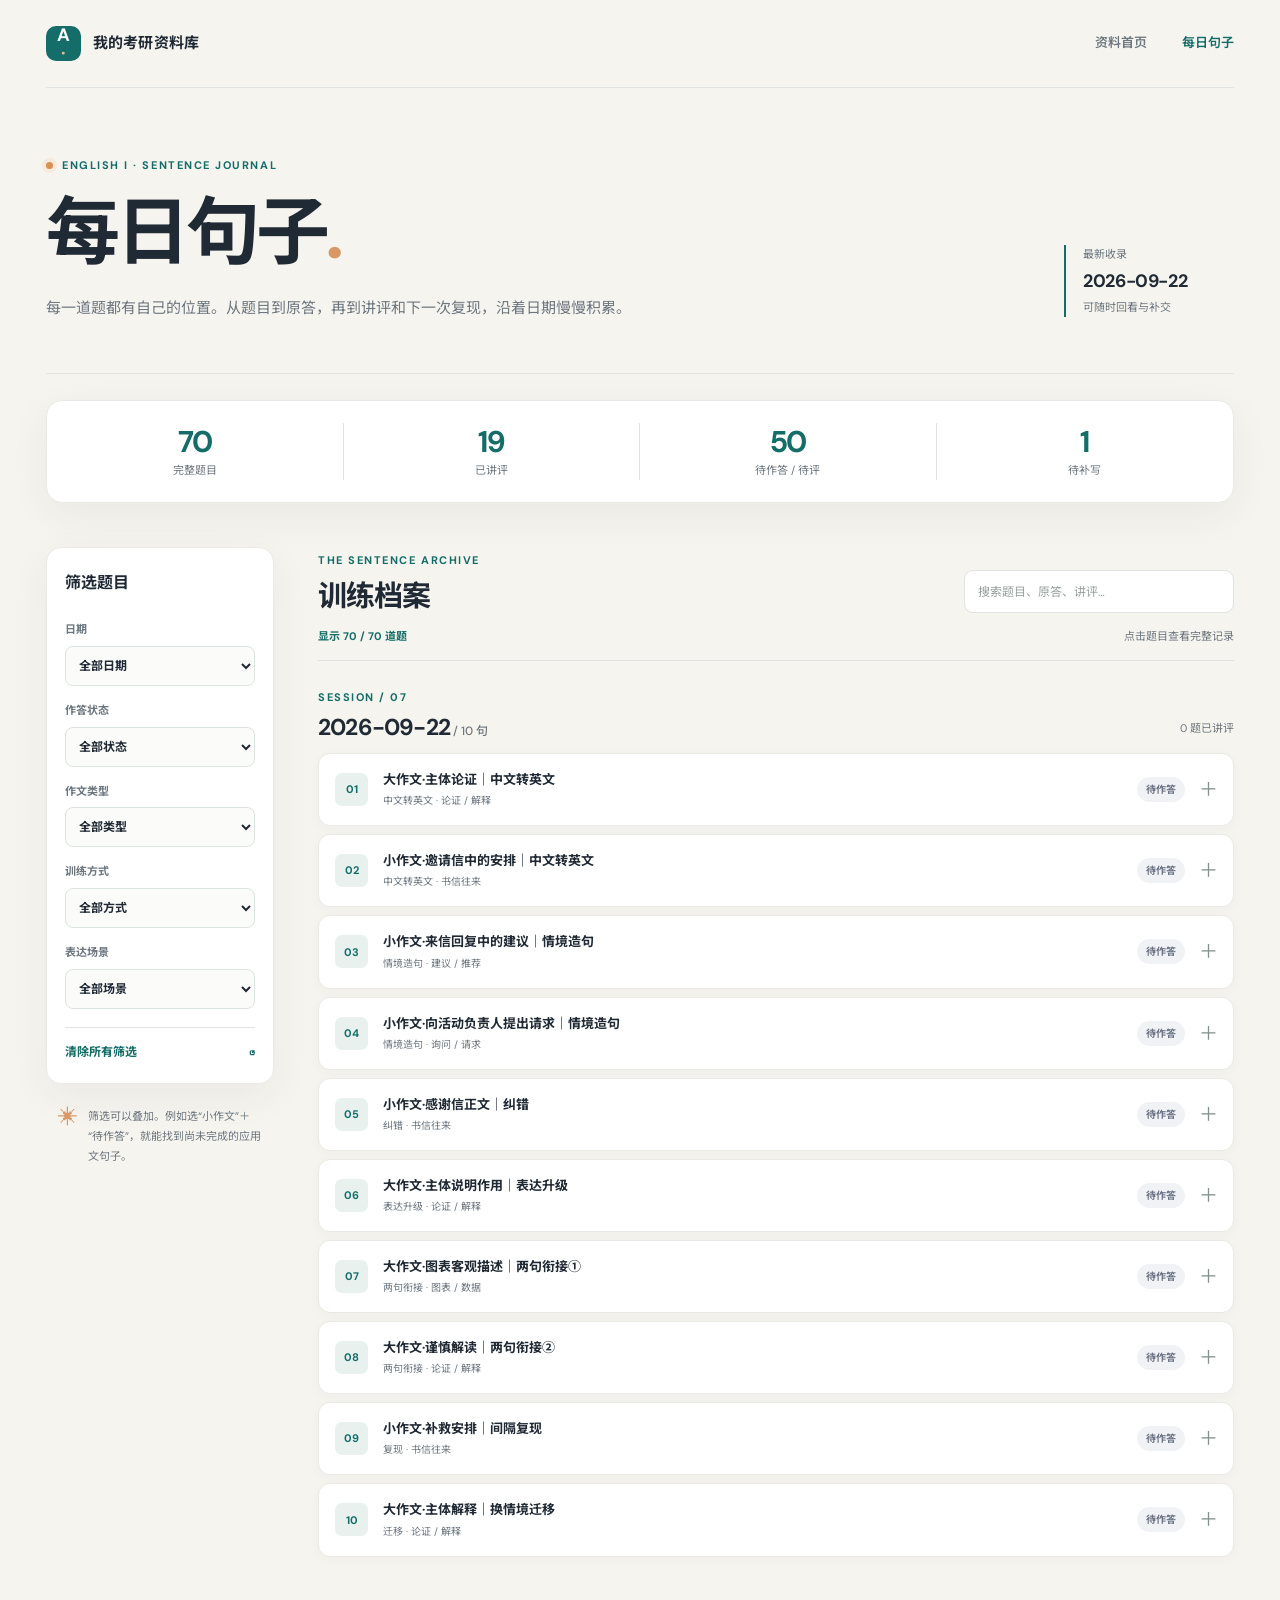
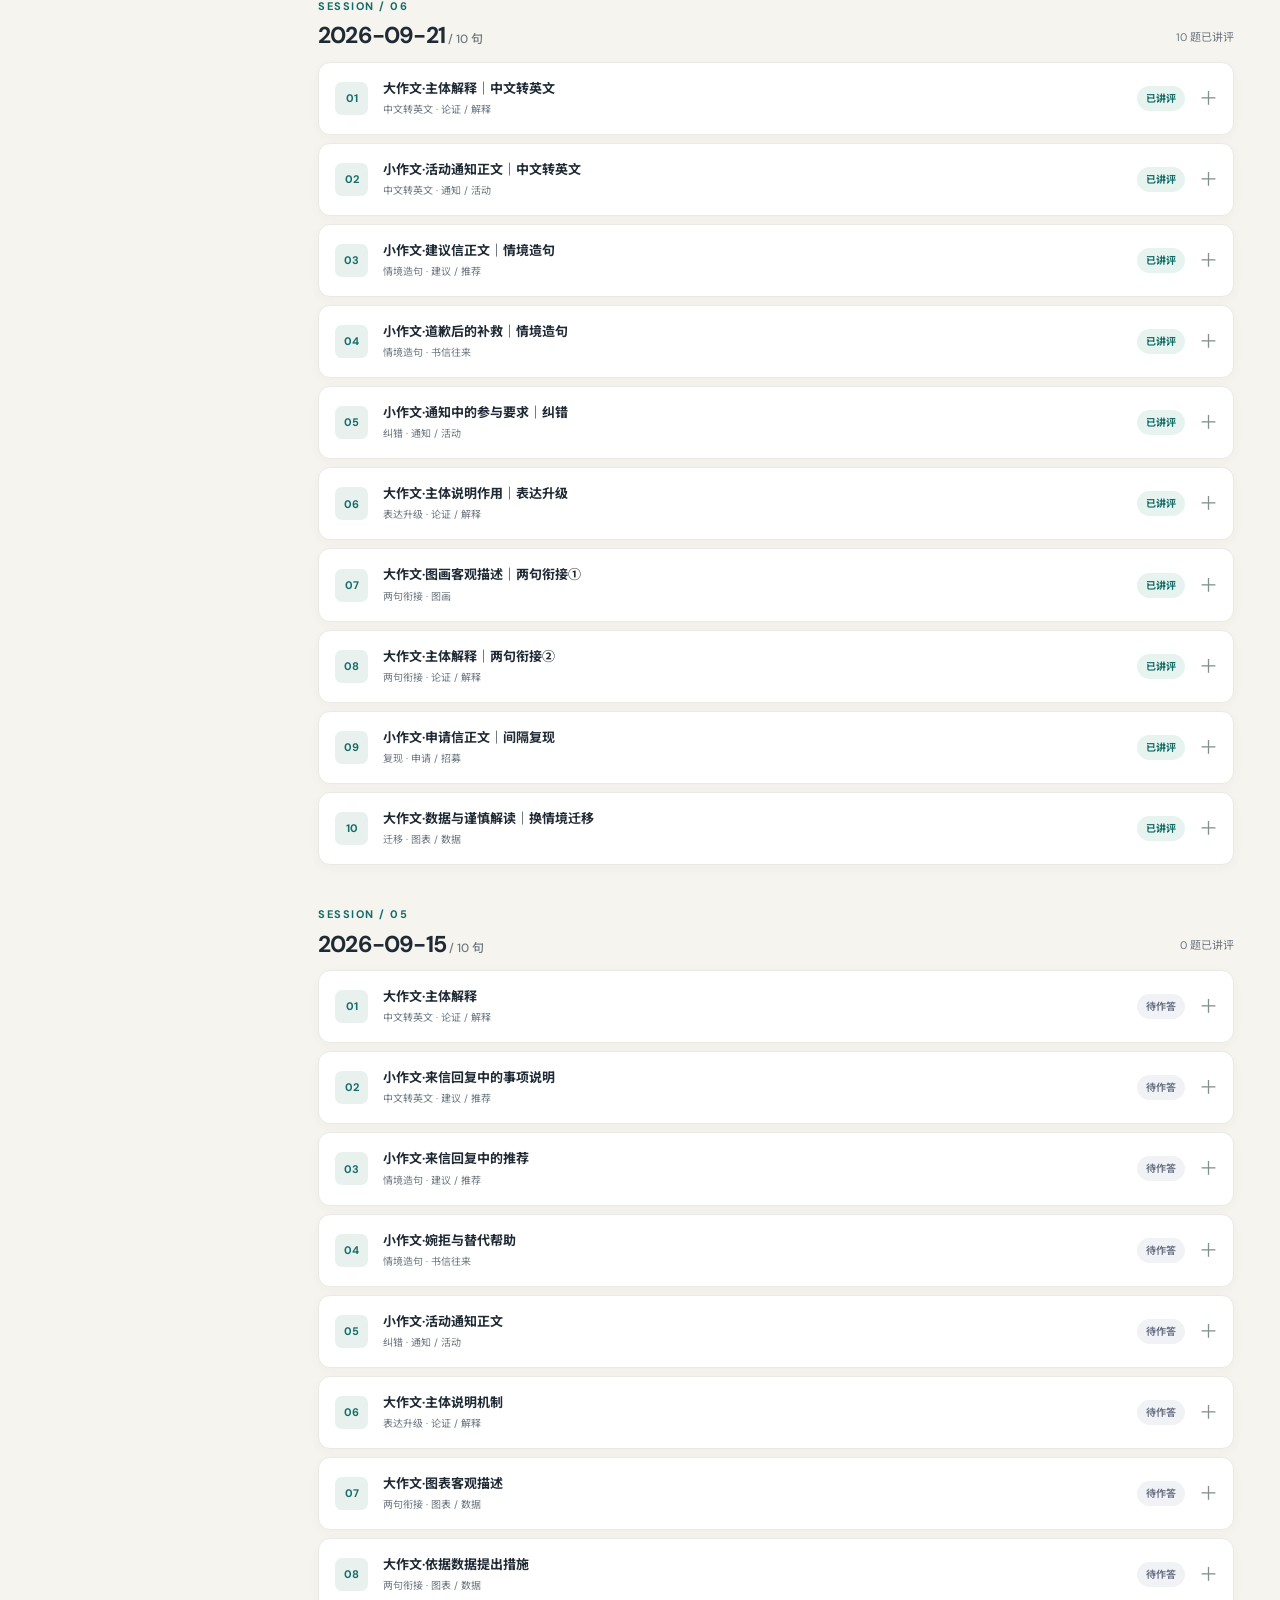
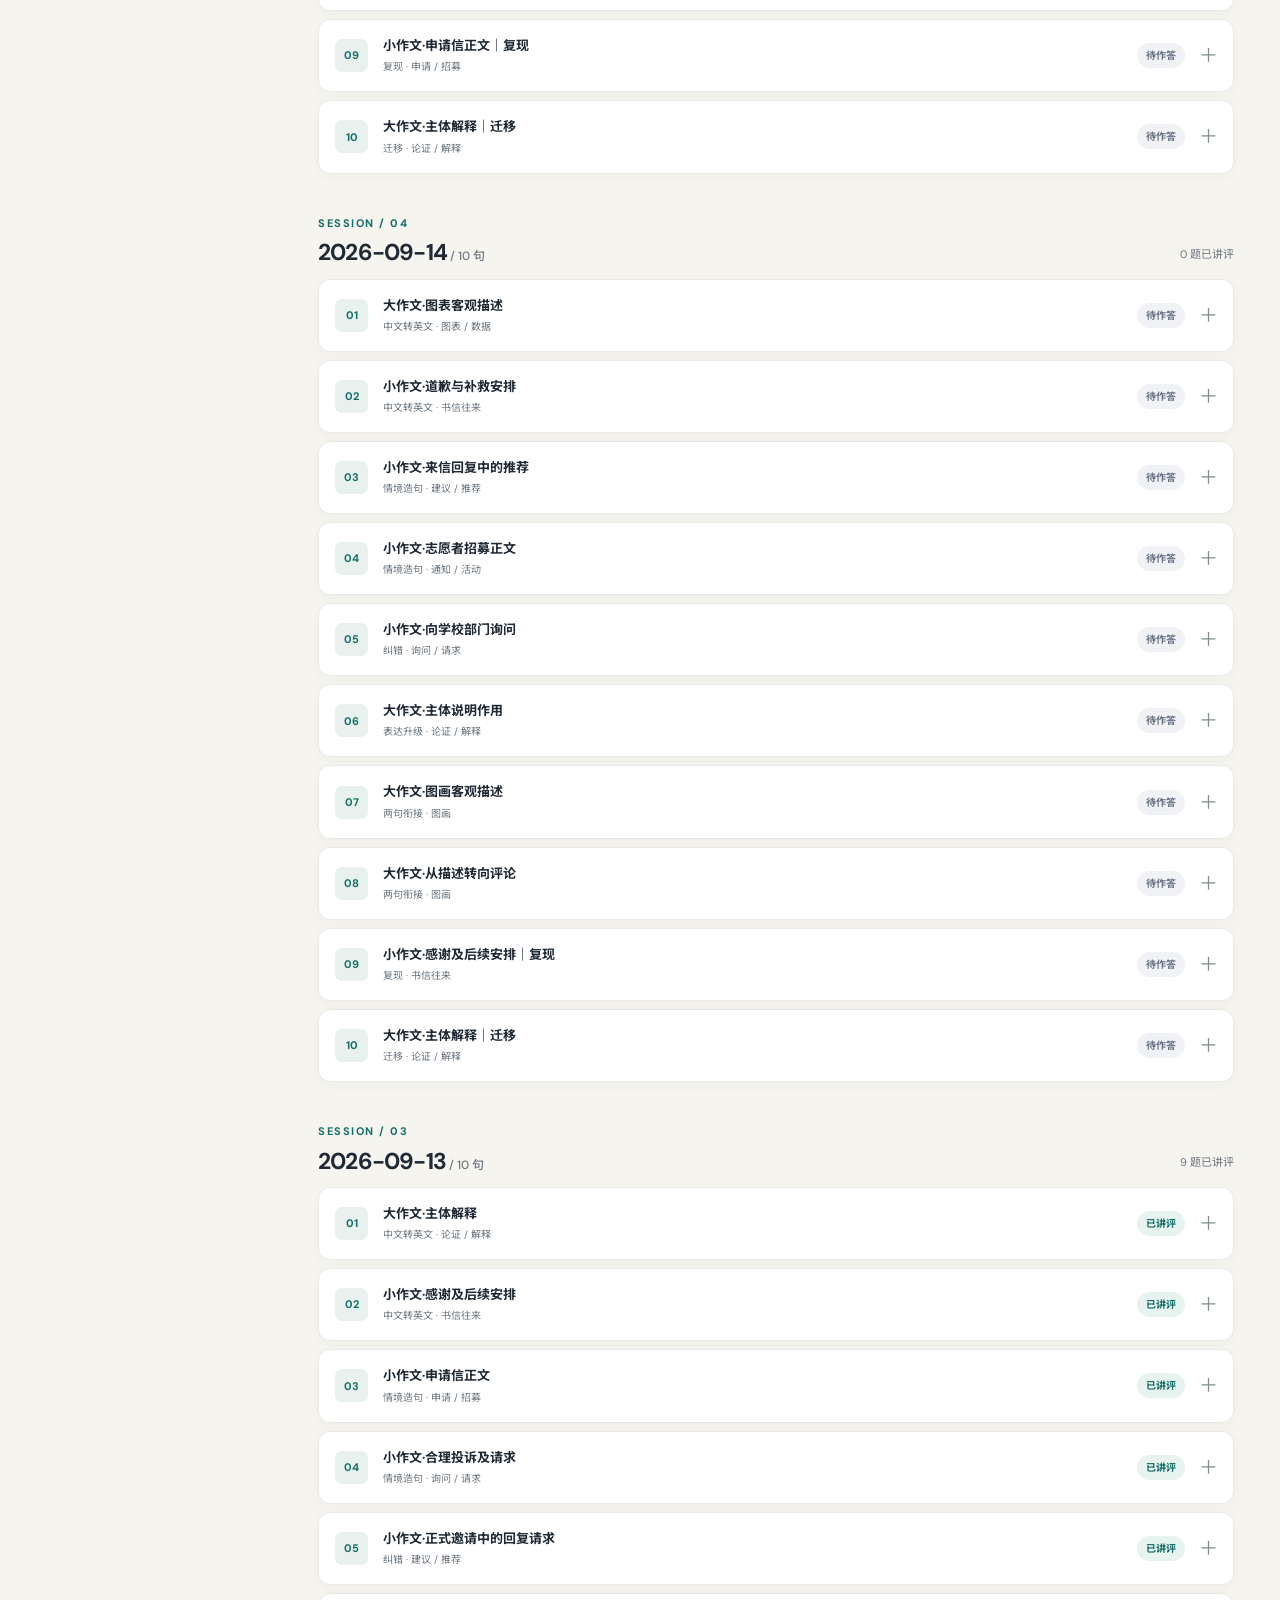
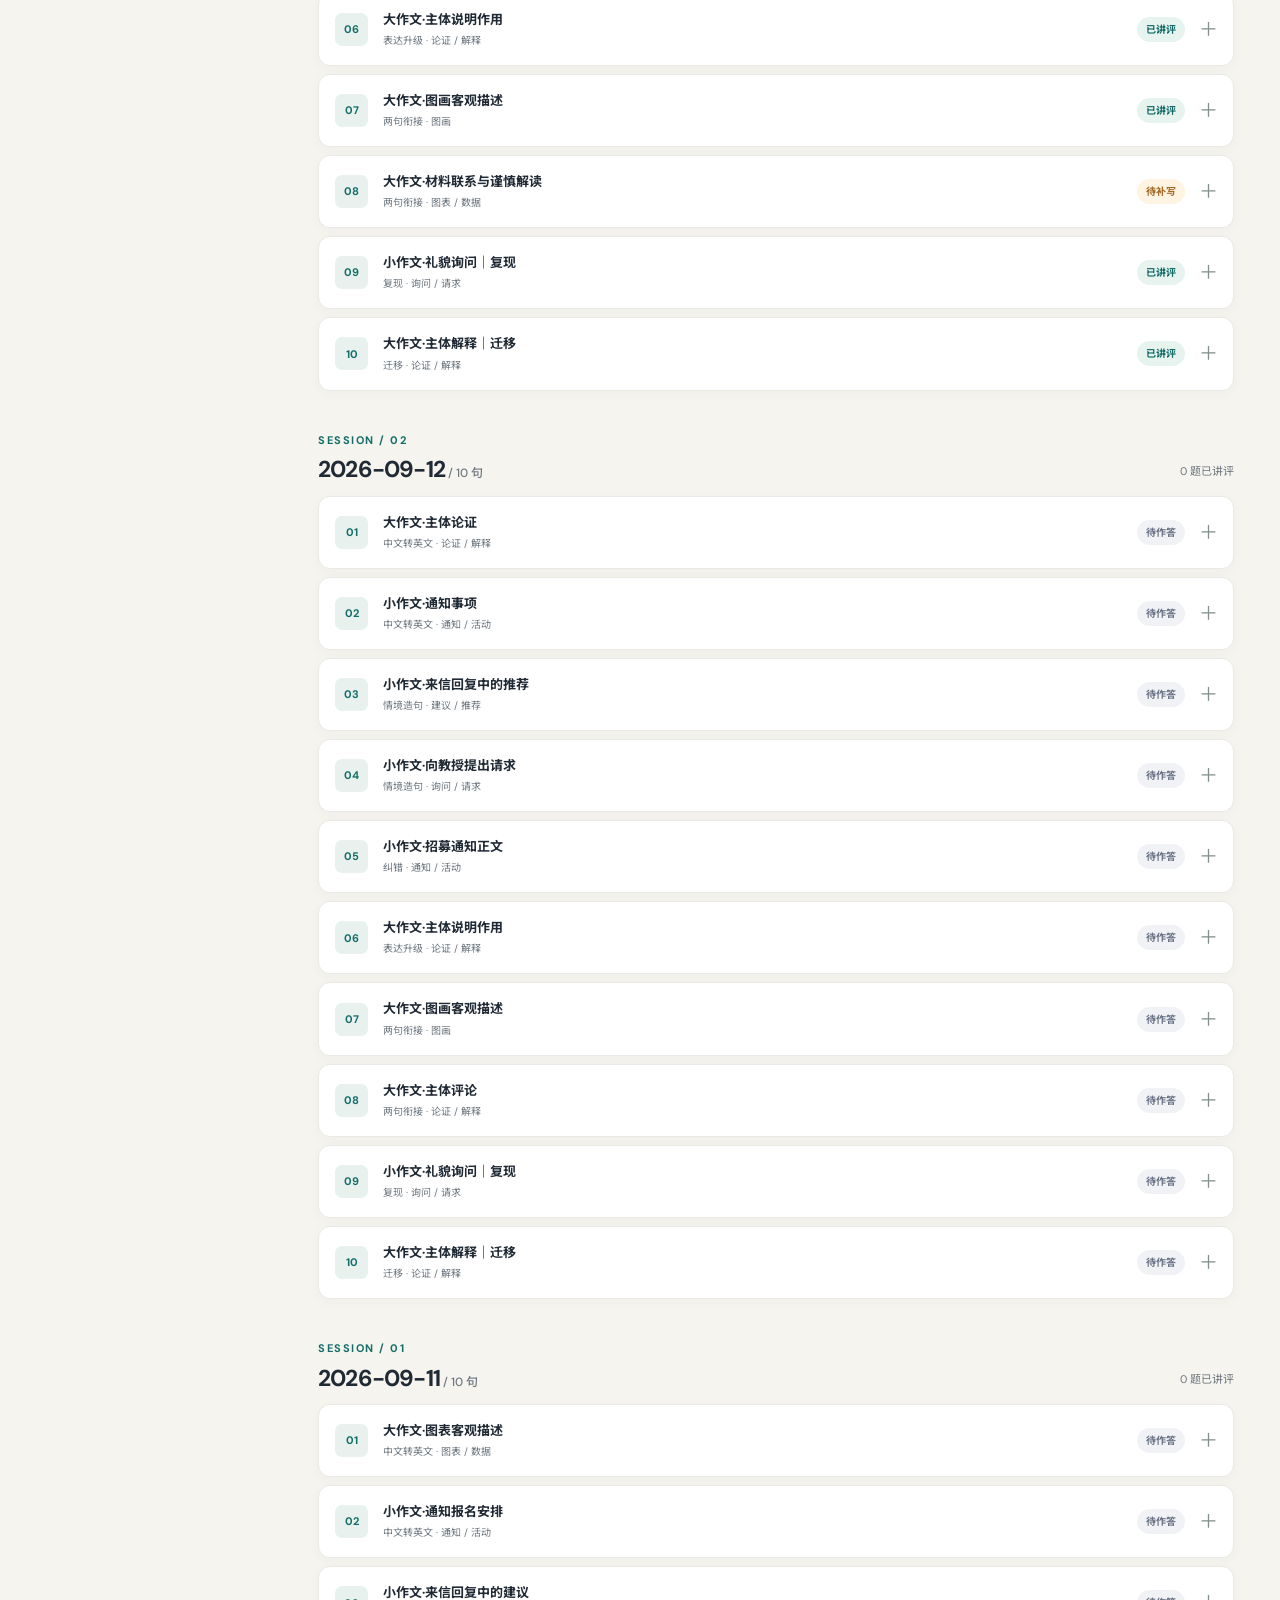
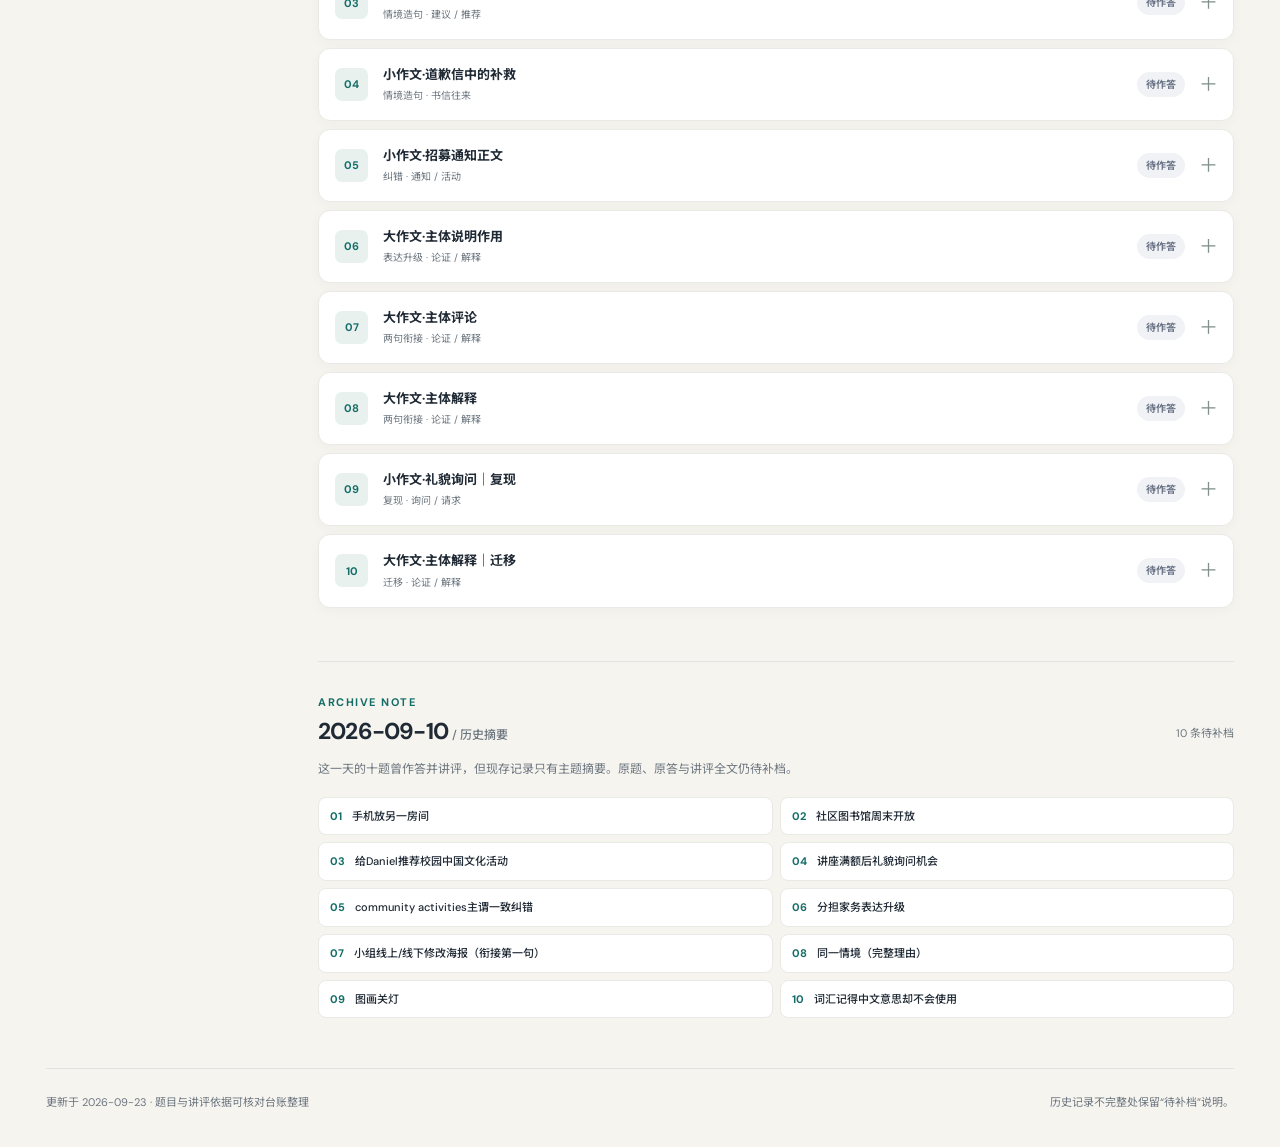
==== commit eefd1cd7: "redesign study hub and add multidimensional sentence filters" ====
--- a/daily-sentences/index.html
+++ b/daily-sentences/index.html
@@ -1,580 +1,944 @@
 <!doctype html>
-<html lang="zh-CN"><head><meta charset="utf-8"><meta name="viewport" content="width=device-width,initial-scale=1">
-<title>每日句子｜我的考研资料库</title><meta name="description" content="考研英语一每日句子训练：题目、作答、讲评和待办记录。">
-<style>
-:root{--bg:#eef1f4;--card:#fff;--ink:#0f1720;--sub:#5b6873;--line:#e3e8ec;--accent:#0f766e;--accent2:#7c3aed;--soft:#ecf8f6;--violet:#f4f0ff;--amber:#fff7df;--shadow:0 1px 3px rgba(15,23,32,.07),0 8px 24px rgba(15,23,32,.05)}
-@media(prefers-color-scheme:dark){:root{--bg:#0d1117;--card:#161b22;--ink:#e6edf3;--sub:#9aa7b2;--line:#2a313a;--accent:#45c9b7;--accent2:#b59cff;--soft:#102b28;--violet:#241c38;--amber:#352d19;--shadow:0 1px 3px rgba(0,0,0,.4),0 10px 28px rgba(0,0,0,.3)}}
-*{box-sizing:border-box}html{scroll-behavior:smooth}body{margin:0;background:var(--bg);color:var(--ink);font:16px/1.72 -apple-system,BlinkMacSystemFont,"Segoe UI","PingFang SC","Microsoft YaHei",sans-serif;-webkit-text-size-adjust:100%}button,input{font:inherit}.wrap{max-width:920px;margin:auto;padding:18px 14px 70px}.topbar{display:flex;align-items:center;justify-content:space-between;margin:0 4px 14px}.back{color:var(--sub);text-decoration:none;font-size:14px}.updated{font-size:12px;color:var(--sub)}header{position:relative;overflow:hidden;border-radius:24px;padding:30px 26px;color:#fff;background:linear-gradient(135deg,#0f766e 0%,#115e59 48%,#5b21b6 100%);box-shadow:var(--shadow)}header:after{content:"";position:absolute;right:-42px;top:-65px;width:230px;height:230px;border-radius:50%;background:rgba(255,255,255,.10)}.k{font-size:12px;letter-spacing:.16em;opacity:.8}h1{font-size:clamp(28px,6vw,42px);line-height:1.2;margin:8px 0}header p{max-width:590px;margin:0;opacity:.91;font-size:14px}.stats{display:grid;grid-template-columns:repeat(3,1fr);gap:10px;margin:14px 0 20px}.stat{background:var(--card);border-radius:16px;padding:16px 18px;box-shadow:var(--shadow)}.stat b{display:block;font-size:24px;line-height:1.2}.stat span{font-size:12px;color:var(--sub)}.tools{position:sticky;top:8px;z-index:10;background:color-mix(in srgb,var(--bg) 88%,transparent);backdrop-filter:blur(12px);border:1px solid var(--line);border-radius:18px;padding:10px;margin-bottom:20px}.search{width:100%;border:0;background:var(--card);color:var(--ink);border-radius:11px;padding:10px 12px;outline:none;box-shadow:inset 0 0 0 1px var(--line)}.filters{display:flex;gap:7px;overflow:auto;padding-top:9px;scrollbar-width:none}.filters::-webkit-scrollbar{display:none}.filter,.date-chip{flex:none;border:0;border-radius:99px;padding:6px 11px;background:var(--card);color:var(--sub);font-size:12px;cursor:pointer;box-shadow:inset 0 0 0 1px var(--line)}.filter.active,.date-chip.active{background:var(--accent);color:#fff;box-shadow:none}.day{margin:28px 0 36px;scroll-margin-top:128px}.day-head{display:flex;align-items:end;justify-content:space-between;margin:0 4px 10px}.eyebrow{font-size:10px;letter-spacing:.14em;color:var(--accent);font-weight:700}h2{font-size:22px;line-height:1.2;margin:2px 0}.day-count{font-size:12px;color:var(--sub)}.questions{display:grid;gap:9px}.question{background:var(--card);border-radius:15px;box-shadow:var(--shadow);overflow:hidden}.question[hidden],.day[hidden]{display:none}summary{display:grid;grid-template-columns:34px minmax(0,1fr) auto 18px;gap:9px;align-items:center;cursor:pointer;list-style:none;padding:14px}summary::-webkit-details-marker{display:none}.number{display:grid;place-items:center;width:31px;height:31px;border-radius:9px;background:var(--soft);color:var(--accent);font-size:12px;font-weight:800}.qtitle{font-weight:650;font-size:14px;line-height:1.45}.badge{font-size:11px;padding:3px 8px;border-radius:99px;white-space:nowrap}.badge.reviewed{background:var(--soft);color:var(--accent)}.badge.pending{background:var(--violet);color:var(--accent2)}.badge.blocked{background:var(--amber);color:#9a6700}.chevron{color:var(--sub);transition:.18s}details[open] .chevron{transform:rotate(180deg)}.question-body{padding:0 16px 17px 57px;border-top:1px solid var(--line)}.label{margin-top:14px;font-size:11px;letter-spacing:.08em;color:var(--sub);font-weight:700}.prompt,.answer p,.empty{white-space:pre-line;margin:4px 0 0;font-size:14px}.answer p{padding:11px 13px;border-left:3px solid var(--accent2);border-radius:0 9px 9px 0;background:var(--violet);font-family:ui-serif,Georgia,serif}.feedback{margin:13px 0 0;border-top:1px solid var(--line)}.feedback-row{display:grid;grid-template-columns:145px 1fr;gap:14px;padding:10px 0;border-bottom:1px solid var(--line)}dt{font-size:12px;color:var(--accent);font-weight:700}dd{margin:0;font-size:13px}.empty{color:var(--sub);font-style:italic}.history{background:var(--card);border-radius:18px;padding:18px;box-shadow:var(--shadow);margin-top:34px}.history h2{margin-bottom:3px}.history>p{margin:0 0 12px;color:var(--sub);font-size:13px}.history-row{display:grid;grid-template-columns:32px minmax(0,1fr) auto;gap:10px;padding:9px 0;border-top:1px solid var(--line);font-size:13px}.history-row span{color:var(--accent);font-weight:800}.history-row b{font-weight:550}.history-row em{color:var(--sub);font-style:normal;font-size:11px;text-align:right}.no-results{display:none;text-align:center;color:var(--sub);padding:42px 0}footer{text-align:center;color:var(--sub);font-size:12px;margin-top:38px}
-@media(max-width:620px){.wrap{padding:12px 10px 52px}header{border-radius:20px;padding:24px 20px}.stats{gap:7px}.stat{padding:13px 12px}.stat b{font-size:20px}.question-body{padding-left:14px}.feedback-row{grid-template-columns:1fr;gap:3px}.history-row{grid-template-columns:28px 1fr}.history-row em{grid-column:2;text-align:left}}
-</style></head><body><main class="wrap">
-<div class="topbar"><a class="back" href="/">← 返回资料库</a><span class="updated">更新于 2026-09-23</span></div>
-<header><div class="k">考研英语一 · 表达训练台账</div><h1>每日句子</h1><p>按日期保存题目、你的原答、逐项讲评与推荐表达。点开任意题目查看详情，也可以筛选待作答内容。</p></header>
-<section class="stats"><div class="stat"><b>70</b><span>完整题目</span></div><div class="stat"><b>19</b><span>已作答讲评</span></div><div class="stat"><b>51</b><span>待继续</span></div></section>
-<nav class="tools" aria-label="筛选"><input class="search" id="search" type="search" placeholder="搜索题目、题型或你的答案…"><div class="filters"><button class="filter active" data-state="all">全部</button><button class="filter" data-state="reviewed">已讲评</button><button class="filter" data-state="pending">待作答</button><button class="filter" data-state="blocked">待补写</button><button class="date-chip" data-date="2026-09-22">09.22</button><button class="date-chip" data-date="2026-09-21">09.21</button><button class="date-chip" data-date="2026-09-15">09.15</button><button class="date-chip" data-date="2026-09-14">09.14</button><button class="date-chip" data-date="2026-09-13">09.13</button><button class="date-chip" data-date="2026-09-12">09.12</button><button class="date-chip" data-date="2026-09-11">09.11</button></div></nav>
-<div id="archive"><section class="day" data-date="2026-09-22">
-          <div class="day-head"><div><span class="eyebrow">DAILY PRACTICE</span><h2>2026-09-22</h2></div><span class="day-count">0/10 已讲评</span></div>
-          <div class="questions">
-      <details class="question" data-state="pending" data-search="2026-09-22-01 大作文·主体论证｜中文转英文 用一句英文表达：“与一次安排过多任务相比，每天留出固定的阅读时间，更有助于学生养成持久的阅读习惯。” ">
-        <summary><span class="number">01</span><span class="qtitle">大作文·主体论证｜中文转英文</span><span class="badge pending">待作答</span><span class="chevron">⌄</span></summary>
-        <div class="question-body">
-          <div class="label">题目</div><p class="prompt">用一句英文表达：“与一次安排过多任务相比，每天留出固定的阅读时间，更有助于学生养成持久的阅读习惯。”</p>
-          <p class="empty">还没有提交答案，之后可以按日期和题号补交。</p>
-        </div>
-      </details>
-      <details class="question" data-state="pending" data-search="2026-09-22-02 小作文·邀请信中的安排｜中文转英文 你代表学生读书会邀请陈教授参加交流活动。本句只说明活动时间和回复期限。
+<html lang="zh-CN">
+<head>
+  <meta charset="utf-8"><meta name="viewport" content="width=device-width,initial-scale=1">
+  <meta name="theme-color" content="#f6f4ef">
+  <title>每日句子｜我的考研资料库</title>
+  <meta name="description" content="考研英语一每日句子训练：按日期、题型、方式、场景筛选题目、作答与讲评。">
+  <link rel="stylesheet" href="/assets/site.css">
+  <link rel="stylesheet" href="/daily-sentences/daily.css">
+  <script src="/daily-sentences/app.js" defer></script>
+</head>
+<body>
+<div class="site-shell">
+  <nav class="site-nav" aria-label="主导航">
+    <a class="wordmark" href="/"><span class="mark">A<span>·</span></span><span>我的考研资料库</span></a>
+    <div class="nav-links"><a href="/">资料首页</a><a href="/daily-sentences/" aria-current="page">每日句子</a></div>
+  </nav>
+  <main>
+    <header class="archive-hero">
+      <div class="archive-heading"><span class="overline"><span class="signal"></span> ENGLISH I · SENTENCE JOURNAL</span><h1>每日句子<span class="title-dot">.</span></h1><p>每一道题都有自己的位置。从题目到原答，再到讲评和下一次复现，沿着日期慢慢积累。</p></div>
+      <div class="archive-hero-note"><span>最新收录</span><strong>2026-09-22</strong><span>可随时回看与补交</span></div>
+    </header>
+    <section class="progress-strip" aria-label="训练概览">
+      <div><strong>70</strong><span>完整题目</span></div>
+      <div><strong>19</strong><span>已讲评</span></div>
+      <div><strong>50</strong><span>待作答 / 待评</span></div>
+      <div><strong>1</strong><span>待补写</span></div>
+    </section>
+    <div class="archive-layout">
+      <aside class="filter-panel" aria-label="题目分类筛选">
+        <details class="filter-drawer" open>
+          <summary><span>筛选题目</span><span aria-hidden="true">⌄</span></summary>
+          <div class="filter-fields">
+            <label>日期<select id="date-filter"><option value="">全部日期</option><option value="2026-09-22">2026-09-22</option><option value="2026-09-21">2026-09-21</option><option value="2026-09-15">2026-09-15</option><option value="2026-09-14">2026-09-14</option><option value="2026-09-13">2026-09-13</option><option value="2026-09-12">2026-09-12</option><option value="2026-09-11">2026-09-11</option></select></label>
+            <label>作答状态<select id="state-filter"><option value="">全部状态</option><option value="pending">待作答</option><option value="submitted">待讲评</option><option value="blocked">待补写</option><option value="reviewed">已讲评</option></select></label>
+            <label>作文类型<select id="genre-filter"><option value="">全部类型</option><option value="small">小作文</option><option value="large">大作文</option></select></label>
+            <label>训练方式<select id="mode-filter"><option value="">全部方式</option><option value="translate">中文转英文</option><option value="compose">情境造句</option><option value="correct">纠错</option><option value="upgrade">表达升级</option><option value="connect">两句衔接</option><option value="recall">复现</option><option value="transfer">迁移</option></select></label>
+            <label>表达场景<select id="scene-filter"><option value="">全部场景</option><option value="chart">图表 / 数据</option><option value="picture">图画</option><option value="argument">论证 / 解释</option><option value="notice">通知 / 活动</option><option value="application">申请 / 招募</option><option value="advice">建议 / 推荐</option><option value="request">询问 / 请求</option><option value="correspondence">书信往来</option></select></label>
+            <button class="clear-button" id="reset-filters" type="button">清除所有筛选 <span aria-hidden="true">↺</span></button>
+          </div>
+        </details>
+        <div class="filter-tip"><span aria-hidden="true">✳</span><p>筛选可以叠加。例如选“小作文”＋“待作答”，就能找到尚未完成的应用文句子。</p></div>
+      </aside>
+      <div class="archive-content">
+        <div class="content-toolbar"><div><span class="overline">THE SENTENCE ARCHIVE</span><h2>训练档案</h2></div><div class="search-wrap"><label class="sr-only" for="search">搜索题目、原答与讲评</label><input id="search" type="search" placeholder="搜索题目、原答、讲评…" autocomplete="off"></div></div>
+        <div class="results-row"><span id="result-count" role="status" aria-live="polite">显示 70 道题</span><span>点击题目查看完整记录</span></div>
+        <div id="archive"><section class="day-section" data-day="2026-09-22"><div class="date-heading"><div><span class="overline">SESSION / 07</span><h2>2026-09-22<small> / 10 句</small></h2></div><span>0 题已讲评</span></div><div class="question-list">
+      <details class="question" id="q-2026-09-22-01" data-date="2026-09-22" data-state="pending" data-genre="large" data-mode="translate" data-scene="argument" data-search="2026-09-22-01 大作文·主体论证｜中文转英文 用一句英文表达：“与一次安排过多任务相比，每天留出固定的阅读时间，更有助于学生养成持久的阅读习惯。” ">
+        <summary>
+          <span class="question-index">01</span>
+          <span class="question-main"><strong>大作文·主体论证｜中文转英文</strong><small>中文转英文 · 论证 / 解释</small></span>
+          <span class="state-pill pending">待作答</span>
+          <span class="open-icon" aria-hidden="true">＋</span>
+        </summary>
+        <div class="question-detail">
+          <div class="prompt-block"><span class="content-label">题目 · 2026-09-22-01</span><p>用一句英文表达：“与一次安排过多任务相比，每天留出固定的阅读时间，更有助于学生养成持久的阅读习惯。”</p></div>
+          <p class="waiting">尚未找到作答记录。可以在聊天中报出日期和题号继续作答。</p>
+        </div>
+      </details>
+      <details class="question" id="q-2026-09-22-02" data-date="2026-09-22" data-state="pending" data-genre="small" data-mode="translate" data-scene="correspondence" data-search="2026-09-22-02 小作文·邀请信中的安排｜中文转英文 你代表学生读书会邀请陈教授参加交流活动。本句只说明活动时间和回复期限。
 请用一句话表达：“交流活动将于下周三下午两点至四点举行，请您最迟在本周五中午确认能否参加。” ">
-        <summary><span class="number">02</span><span class="qtitle">小作文·邀请信中的安排｜中文转英文</span><span class="badge pending">待作答</span><span class="chevron">⌄</span></summary>
-        <div class="question-body">
-          <div class="label">题目</div><p class="prompt">你代表学生读书会邀请陈教授参加交流活动。本句只说明活动时间和回复期限。
-请用一句话表达：“交流活动将于下周三下午两点至四点举行，请您最迟在本周五中午确认能否参加。”</p>
-          <p class="empty">还没有提交答案，之后可以按日期和题号补交。</p>
-        </div>
-      </details>
-      <details class="question" data-state="pending" data-search="2026-09-22-03 小作文·来信回复中的建议｜情境造句 交换生朋友emma准备参加一个中文读书会，但担心自己读得慢，赶不上大家的进度。读书会提前一周公布篇目，也允许成员只分享其中一个片段。
+        <summary>
+          <span class="question-index">02</span>
+          <span class="question-main"><strong>小作文·邀请信中的安排｜中文转英文</strong><small>中文转英文 · 书信往来</small></span>
+          <span class="state-pill pending">待作答</span>
+          <span class="open-icon" aria-hidden="true">＋</span>
+        </summary>
+        <div class="question-detail">
+          <div class="prompt-block"><span class="content-label">题目 · 2026-09-22-02</span><p>你代表学生读书会邀请陈教授参加交流活动。本句只说明活动时间和回复期限。
+请用一句话表达：“交流活动将于下周三下午两点至四点举行，请您最迟在本周五中午确认能否参加。”</p></div>
+          <p class="waiting">尚未找到作答记录。可以在聊天中报出日期和题号继续作答。</p>
+        </div>
+      </details>
+      <details class="question" id="q-2026-09-22-03" data-date="2026-09-22" data-state="pending" data-genre="small" data-mode="compose" data-scene="advice" data-search="2026-09-22-03 小作文·来信回复中的建议｜情境造句 交换生朋友emma准备参加一个中文读书会，但担心自己读得慢，赶不上大家的进度。读书会提前一周公布篇目，也允许成员只分享其中一个片段。
 请自行选择一项她能够执行的准备方法，用一句话提出建议并说明为什么适合她；不写问候或结尾。 ">
-        <summary><span class="number">03</span><span class="qtitle">小作文·来信回复中的建议｜情境造句</span><span class="badge pending">待作答</span><span class="chevron">⌄</span></summary>
-        <div class="question-body">
-          <div class="label">题目</div><p class="prompt">交换生朋友Emma准备参加一个中文读书会，但担心自己读得慢，赶不上大家的进度。读书会提前一周公布篇目，也允许成员只分享其中一个片段。
-请自行选择一项她能够执行的准备方法，用一句话提出建议并说明为什么适合她；不写问候或结尾。</p>
-          <p class="empty">还没有提交答案，之后可以按日期和题号补交。</p>
-        </div>
-      </details>
-      <details class="question" data-state="pending" data-search="2026-09-22-04 小作文·向活动负责人提出请求｜情境造句 你已报名参加周六的社区绘画工作坊，但报名时填写的邮箱有误，因此没有收到材料清单。现在你正在用正确的邮箱给负责人发信。
+        <summary>
+          <span class="question-index">03</span>
+          <span class="question-main"><strong>小作文·来信回复中的建议｜情境造句</strong><small>情境造句 · 建议 / 推荐</small></span>
+          <span class="state-pill pending">待作答</span>
+          <span class="open-icon" aria-hidden="true">＋</span>
+        </summary>
+        <div class="question-detail">
+          <div class="prompt-block"><span class="content-label">题目 · 2026-09-22-03</span><p>交换生朋友Emma准备参加一个中文读书会，但担心自己读得慢，赶不上大家的进度。读书会提前一周公布篇目，也允许成员只分享其中一个片段。
+请自行选择一项她能够执行的准备方法，用一句话提出建议并说明为什么适合她；不写问候或结尾。</p></div>
+          <p class="waiting">尚未找到作答记录。可以在聊天中报出日期和题号继续作答。</p>
+        </div>
+      </details>
+      <details class="question" id="q-2026-09-22-04" data-date="2026-09-22" data-state="pending" data-genre="small" data-mode="compose" data-scene="request" data-search="2026-09-22-04 小作文·向活动负责人提出请求｜情境造句 你已报名参加周六的社区绘画工作坊，但报名时填写的邮箱有误，因此没有收到材料清单。现在你正在用正确的邮箱给负责人发信。
 请用一句话简要说明情况，并提出一项能帮助你做好准备的具体请求；语气礼貌，不写称呼。 ">
-        <summary><span class="number">04</span><span class="qtitle">小作文·向活动负责人提出请求｜情境造句</span><span class="badge pending">待作答</span><span class="chevron">⌄</span></summary>
-        <div class="question-body">
-          <div class="label">题目</div><p class="prompt">你已报名参加周六的社区绘画工作坊，但报名时填写的邮箱有误，因此没有收到材料清单。现在你正在用正确的邮箱给负责人发信。
-请用一句话简要说明情况，并提出一项能帮助你做好准备的具体请求；语气礼貌，不写称呼。</p>
-          <p class="empty">还没有提交答案，之后可以按日期和题号补交。</p>
-        </div>
-      </details>
-      <details class="question" data-state="pending" data-search="2026-09-22-05 小作文·感谢信正文｜纠错 你写信感谢王教授对研究计划的建议。请保留“建议有帮助”和“帮助缩小研究范围”两项信息，改成准确、自然的一句话：
+        <summary>
+          <span class="question-index">04</span>
+          <span class="question-main"><strong>小作文·向活动负责人提出请求｜情境造句</strong><small>情境造句 · 询问 / 请求</small></span>
+          <span class="state-pill pending">待作答</span>
+          <span class="open-icon" aria-hidden="true">＋</span>
+        </summary>
+        <div class="question-detail">
+          <div class="prompt-block"><span class="content-label">题目 · 2026-09-22-04</span><p>你已报名参加周六的社区绘画工作坊，但报名时填写的邮箱有误，因此没有收到材料清单。现在你正在用正确的邮箱给负责人发信。
+请用一句话简要说明情况，并提出一项能帮助你做好准备的具体请求；语气礼貌，不写称呼。</p></div>
+          <p class="waiting">尚未找到作答记录。可以在聊天中报出日期和题号继续作答。</p>
+        </div>
+      </details>
+      <details class="question" id="q-2026-09-22-05" data-date="2026-09-22" data-state="pending" data-genre="small" data-mode="correct" data-scene="correspondence" data-search="2026-09-22-05 小作文·感谢信正文｜纠错 你写信感谢王教授对研究计划的建议。请保留“建议有帮助”和“帮助缩小研究范围”两项信息，改成准确、自然的一句话：
 your advices was very helpful, they helped me narrow down the scope of my research. ">
-        <summary><span class="number">05</span><span class="qtitle">小作文·感谢信正文｜纠错</span><span class="badge pending">待作答</span><span class="chevron">⌄</span></summary>
-        <div class="question-body">
-          <div class="label">题目</div><p class="prompt">你写信感谢王教授对研究计划的建议。请保留“建议有帮助”和“帮助缩小研究范围”两项信息，改成准确、自然的一句话：
-Your advices was very helpful, they helped me narrow down the scope of my research.</p>
-          <p class="empty">还没有提交答案，之后可以按日期和题号补交。</p>
-        </div>
-      </details>
-      <details class="question" data-state="pending" data-search="2026-09-22-06 大作文·主体说明作用｜表达升级 下面句子用于讨论社区花园。原句意思清楚，请保留原意，使表达更简洁、减少重复；不增加新的作用：
+        <summary>
+          <span class="question-index">05</span>
+          <span class="question-main"><strong>小作文·感谢信正文｜纠错</strong><small>纠错 · 书信往来</small></span>
+          <span class="state-pill pending">待作答</span>
+          <span class="open-icon" aria-hidden="true">＋</span>
+        </summary>
+        <div class="question-detail">
+          <div class="prompt-block"><span class="content-label">题目 · 2026-09-22-05</span><p>你写信感谢王教授对研究计划的建议。请保留“建议有帮助”和“帮助缩小研究范围”两项信息，改成准确、自然的一句话：
+Your advices was very helpful, they helped me narrow down the scope of my research.</p></div>
+          <p class="waiting">尚未找到作答记录。可以在聊天中报出日期和题号继续作答。</p>
+        </div>
+      </details>
+      <details class="question" id="q-2026-09-22-06" data-date="2026-09-22" data-state="pending" data-genre="large" data-mode="upgrade" data-scene="argument" data-search="2026-09-22-06 大作文·主体说明作用｜表达升级 下面句子用于讨论社区花园。原句意思清楚，请保留原意，使表达更简洁、减少重复；不增加新的作用：
 when neighbours work together in a community garden, they have opportunities to talk to one another, and these opportunities can help them get to know one another better. ">
-        <summary><span class="number">06</span><span class="qtitle">大作文·主体说明作用｜表达升级</span><span class="badge pending">待作答</span><span class="chevron">⌄</span></summary>
-        <div class="question-body">
-          <div class="label">题目</div><p class="prompt">下面句子用于讨论社区花园。原句意思清楚，请保留原意，使表达更简洁、减少重复；不增加新的作用：
-When neighbours work together in a community garden, they have opportunities to talk to one another, and these opportunities can help them get to know one another better.</p>
-          <p class="empty">还没有提交答案，之后可以按日期和题号补交。</p>
-        </div>
-      </details>
-      <details class="question" data-state="pending" data-search="2026-09-22-07 大作文·图表客观描述｜两句衔接① 与第8题共用材料：某校调查学生每周至少三次自带水杯的比例。2026年3月为32%，6月为48%；学校在4月增设了免费饮水点。以上为训练数据。
+        <summary>
+          <span class="question-index">06</span>
+          <span class="question-main"><strong>大作文·主体说明作用｜表达升级</strong><small>表达升级 · 论证 / 解释</small></span>
+          <span class="state-pill pending">待作答</span>
+          <span class="open-icon" aria-hidden="true">＋</span>
+        </summary>
+        <div class="question-detail">
+          <div class="prompt-block"><span class="content-label">题目 · 2026-09-22-06</span><p>下面句子用于讨论社区花园。原句意思清楚，请保留原意，使表达更简洁、减少重复；不增加新的作用：
+When neighbours work together in a community garden, they have opportunities to talk to one another, and these opportunities can help them get to know one another better.</p></div>
+          <p class="waiting">尚未找到作答记录。可以在聊天中报出日期和题号继续作答。</p>
+        </div>
+      </details>
+      <details class="question" id="q-2026-09-22-07" data-date="2026-09-22" data-state="pending" data-genre="large" data-mode="connect" data-scene="chart" data-search="2026-09-22-07 大作文·图表客观描述｜两句衔接① 与第8题共用材料：某校调查学生每周至少三次自带水杯的比例。2026年3月为32%，6月为48%；学校在4月增设了免费饮水点。以上为训练数据。
 用一句话准确描述3月至6月的比例变化，只写数据事实，不解释原因。 ">
-        <summary><span class="number">07</span><span class="qtitle">大作文·图表客观描述｜两句衔接①</span><span class="badge pending">待作答</span><span class="chevron">⌄</span></summary>
-        <div class="question-body">
-          <div class="label">题目</div><p class="prompt">与第8题共用材料：某校调查学生每周至少三次自带水杯的比例。2026年3月为32%，6月为48%；学校在4月增设了免费饮水点。以上为训练数据。
-用一句话准确描述3月至6月的比例变化，只写数据事实，不解释原因。</p>
-          <p class="empty">还没有提交答案，之后可以按日期和题号补交。</p>
-        </div>
-      </details>
-      <details class="question" data-state="pending" data-search="2026-09-22-08 大作文·谨慎解读｜两句衔接② 承接第7题，用一句话说明新增饮水点可能怎样促进这一变化，写出一个具体理由。
+        <summary>
+          <span class="question-index">07</span>
+          <span class="question-main"><strong>大作文·图表客观描述｜两句衔接①</strong><small>两句衔接 · 图表 / 数据</small></span>
+          <span class="state-pill pending">待作答</span>
+          <span class="open-icon" aria-hidden="true">＋</span>
+        </summary>
+        <div class="question-detail">
+          <div class="prompt-block"><span class="content-label">题目 · 2026-09-22-07</span><p>与第8题共用材料：某校调查学生每周至少三次自带水杯的比例。2026年3月为32%，6月为48%；学校在4月增设了免费饮水点。以上为训练数据。
+用一句话准确描述3月至6月的比例变化，只写数据事实，不解释原因。</p></div>
+          <p class="waiting">尚未找到作答记录。可以在聊天中报出日期和题号继续作答。</p>
+        </div>
+      </details>
+      <details class="question" id="q-2026-09-22-08" data-date="2026-09-22" data-state="pending" data-genre="large" data-mode="connect" data-scene="argument" data-search="2026-09-22-08 大作文·谨慎解读｜两句衔接② 承接第7题，用一句话说明新增饮水点可能怎样促进这一变化，写出一个具体理由。
 这是对可能原因的推测；不能声称仅凭这组数据已经证明了因果关系。第二句须增加信息，并与第一句自然衔接。 ">
-        <summary><span class="number">08</span><span class="qtitle">大作文·谨慎解读｜两句衔接②</span><span class="badge pending">待作答</span><span class="chevron">⌄</span></summary>
-        <div class="question-body">
-          <div class="label">题目</div><p class="prompt">承接第7题，用一句话说明新增饮水点可能怎样促进这一变化，写出一个具体理由。
-这是对可能原因的推测；不能声称仅凭这组数据已经证明了因果关系。第二句须增加信息，并与第一句自然衔接。</p>
-          <p class="empty">还没有提交答案，之后可以按日期和题号补交。</p>
-        </div>
-      </details>
-      <details class="question" data-state="pending" data-search="2026-09-22-09 小作文·补救安排｜间隔复现 复习来源：2026-09-21-04。
+        <summary>
+          <span class="question-index">08</span>
+          <span class="question-main"><strong>大作文·谨慎解读｜两句衔接②</strong><small>两句衔接 · 论证 / 解释</small></span>
+          <span class="state-pill pending">待作答</span>
+          <span class="open-icon" aria-hidden="true">＋</span>
+        </summary>
+        <div class="question-detail">
+          <div class="prompt-block"><span class="content-label">题目 · 2026-09-22-08</span><p>承接第7题，用一句话说明新增饮水点可能怎样促进这一变化，写出一个具体理由。
+这是对可能原因的推测；不能声称仅凭这组数据已经证明了因果关系。第二句须增加信息，并与第一句自然衔接。</p></div>
+          <p class="waiting">尚未找到作答记录。可以在聊天中报出日期和题号继续作答。</p>
+        </div>
+      </details>
+      <details class="question" id="q-2026-09-22-09" data-date="2026-09-22" data-state="pending" data-genre="small" data-mode="recall" data-scene="correspondence" data-search="2026-09-22-09 小作文·补救安排｜间隔复现 复习来源：2026-09-21-04。
 你答应今天把借来的书还给朋友alex，他明天上午需要用书。你已经解释过原因并道歉，现在可以今晚送还。
 请用一句话提出今晚归还的安排，并询问对方是否方便；本句只写补救与询问。 ">
-        <summary><span class="number">09</span><span class="qtitle">小作文·补救安排｜间隔复现</span><span class="badge pending">待作答</span><span class="chevron">⌄</span></summary>
-        <div class="question-body">
-          <div class="label">题目</div><p class="prompt">复习来源：2026-09-21-04。
+        <summary>
+          <span class="question-index">09</span>
+          <span class="question-main"><strong>小作文·补救安排｜间隔复现</strong><small>复现 · 书信往来</small></span>
+          <span class="state-pill pending">待作答</span>
+          <span class="open-icon" aria-hidden="true">＋</span>
+        </summary>
+        <div class="question-detail">
+          <div class="prompt-block"><span class="content-label">题目 · 2026-09-22-09</span><p>复习来源：2026-09-21-04。
 你答应今天把借来的书还给朋友Alex，他明天上午需要用书。你已经解释过原因并道歉，现在可以今晚送还。
-请用一句话提出今晚归还的安排，并询问对方是否方便；本句只写补救与询问。</p>
-          <p class="empty">还没有提交答案，之后可以按日期和题号补交。</p>
-        </div>
-      </details>
-      <details class="question" data-state="pending" data-search="2026-09-22-10 大作文·主体解释｜换情境迁移 复习来源：2026-09-21-06，迁移“服务设计如何帮助使用者更容易完成任务”的表达。
+请用一句话提出今晚归还的安排，并询问对方是否方便；本句只写补救与询问。</p></div>
+          <p class="waiting">尚未找到作答记录。可以在聊天中报出日期和题号继续作答。</p>
+        </div>
+      </details>
+      <details class="question" id="q-2026-09-22-10" data-date="2026-09-22" data-state="pending" data-genre="large" data-mode="transfer" data-scene="argument" data-search="2026-09-22-10 大作文·主体解释｜换情境迁移 复习来源：2026-09-21-06，迁移“服务设计如何帮助使用者更容易完成任务”的表达。
 某社区服务中心在办事窗口旁放置了填写完整的表格样本，首次办理业务的居民可以查看。
 请用一个完整英文句子说明这一做法可能怎样帮助居民填写自己的表格；说明帮助如何产生，不只写“很方便”。 ">
-        <summary><span class="number">10</span><span class="qtitle">大作文·主体解释｜换情境迁移</span><span class="badge pending">待作答</span><span class="chevron">⌄</span></summary>
-        <div class="question-body">
-          <div class="label">题目</div><p class="prompt">复习来源：2026-09-21-06，迁移“服务设计如何帮助使用者更容易完成任务”的表达。
+        <summary>
+          <span class="question-index">10</span>
+          <span class="question-main"><strong>大作文·主体解释｜换情境迁移</strong><small>迁移 · 论证 / 解释</small></span>
+          <span class="state-pill pending">待作答</span>
+          <span class="open-icon" aria-hidden="true">＋</span>
+        </summary>
+        <div class="question-detail">
+          <div class="prompt-block"><span class="content-label">题目 · 2026-09-22-10</span><p>复习来源：2026-09-21-06，迁移“服务设计如何帮助使用者更容易完成任务”的表达。
 某社区服务中心在办事窗口旁放置了填写完整的表格样本，首次办理业务的居民可以查看。
-请用一个完整英文句子说明这一做法可能怎样帮助居民填写自己的表格；说明帮助如何产生，不只写“很方便”。</p>
-          <p class="empty">还没有提交答案，之后可以按日期和题号补交。</p>
-        </div>
-      </details></div>
-        </section><section class="day" data-date="2026-09-21">
-          <div class="day-head"><div><span class="eyebrow">DAILY PRACTICE</span><h2>2026-09-21</h2></div><span class="day-count">10/10 已讲评</span></div>
-          <div class="questions">
-      <details class="question" data-state="reviewed" data-search="2026-09-21-01 大作文·主体解释｜中文转英文 请用一个完整英文句子表达：
-“如果学生只收藏学习资料，却不花时间使用它们，这些资料就很难真正帮助他们进步。” if a students only collect study materials without using them, those materials won&#x27;t help  him/her truly make progress in studies.">
-        <summary><span class="number">01</span><span class="qtitle">大作文·主体解释｜中文转英文</span><span class="badge reviewed">已讲评</span><span class="chevron">⌄</span></summary>
-        <div class="question-body">
-          <div class="label">题目</div><p class="prompt">请用一个完整英文句子表达：
-“如果学生只收藏学习资料，却不花时间使用它们，这些资料就很难真正帮助他们进步。”</p>
-          <div class="answer"><div class="label">你的原答</div><p>If a students only collect study materials without using them, those materials won&#x27;t help  him/her truly make progress in studies.</p></div><dl class="feedback"><div class="feedback-row"><dt>任务完成</dt><dd>条件与结果清楚，without using them自然概括未使用资料；won’t把“很难”说成了“不会”，应调弱。</dd></div><div class="feedback-row"><dt>必须纠错</dt><dd>a students单复数冲突；泛指群体推荐students collect，并把him/her改成them。若用单数则a student collects。</dd></div><div class="feedback-row"><dt>语义调整</dt><dd>用are unlikely to help对应“很难”，避免绝对化。</dd></div><div class="feedback-row"><dt>可保留</dt><dd>If条件句、study materials、without using them、make progress均可保留；help后省略to正确。</dd></div><div class="feedback-row"><dt>保留原结构的修改句</dt><dd>If students only collect study materials without using them, those materials are unlikely to help them truly make progress in their studies.</dd></div><div class="feedback-row"><dt>可选自然升级</dt><dd>If students merely collect study materials without putting them to use, they are unlikely to make real progress in their studies.</dd></div><div class="feedback-row"><dt>升级说明</dt><dd>merely=仅仅；put something to use=把某物实际用起来；make real progress=取得实质性进步。均为可选表达，不是必须纠错。</dd></div><div class="feedback-row"><dt>用户重写／复习结果</dt><dd>未提交，尚未验证。</dd></div></dl>
-        </div>
-      </details>
-      <details class="question" data-state="reviewed" data-search="2026-09-21-02 小作文·活动通知正文｜中文转英文 你是学生会成员，正在发布校园旧物捐赠活动通知。请用一句话表达：
-“为方便分类，请在周五下午五点前将书籍与衣物分开放到指定的收集点。” to make classification convenient, please put your books and clothes separately into designated locations by this friday 5 p.m..">
-        <summary><span class="number">02</span><span class="qtitle">小作文·活动通知正文｜中文转英文</span><span class="badge reviewed">已讲评</span><span class="chevron">⌄</span></summary>
-        <div class="question-body">
-          <div class="label">题目</div><p class="prompt">你是学生会成员，正在发布校园旧物捐赠活动通知。请用一句话表达：
-“为方便分类，请在周五下午五点前将书籍与衣物分开放到指定的收集点。”</p>
-          <div class="answer"><div class="label">你的原答</div><p>To make classification convenient, please put your books and clothes separately into designated locations by this Friday 5 p.m..</p></div><dl class="feedback"><div class="feedback-row"><dt>任务完成</dt><dd>已写出目的、物品、分开放置和截止时间，主要信息齐全。</dd></div><div class="feedback-row"><dt>必须修改</dt><dd>by this Friday 5 p.m.应改为by 5 p.m. this Friday；句末只保留一个句点。</dd></div><div class="feedback-row"><dt>搭配调整</dt><dd>make classification convenient不适合实物整理，通知中用facilitate sorting或make sorting easier；designated locations过于宽泛，“收集点”用designated collection points。</dd></div><div class="feedback-row"><dt>表达清晰度</dt><dd>put books and clothes separately可能被读成“把每本书和每件衣服分别放置”。用separate books from clothes可直接表达“书籍和衣物分开”。</dd></div><div class="feedback-row"><dt>保留原结构的修改句</dt><dd>To make sorting easier, please place books and clothes separately at the designated collection points by 5 p.m. this Friday.</dd></div><div class="feedback-row"><dt>更清楚的推荐句</dt><dd>To facilitate sorting, please separate books from clothes and leave them at the designated collection points by 5 p.m. this Friday.</dd></div><div class="feedback-row"><dt>表达说明</dt><dd>facilitate sorting意为“便于分类整理”，正式简洁；separate A from B明确表示“把A和B分开”。</dd></div><div class="feedback-row"><dt>用户重写／复习结果</dt><dd>未提交，尚未验证。</dd></div></dl>
-        </div>
-      </details>
-      <details class="question" data-state="reviewed" data-search="2026-09-21-03 小作文·建议信正文｜情境造句 学校图书馆向学生征求改进意见。你发现小组讨论区与安静阅读区紧挨着，谈话声经常影响阅读。
-请自行提出一项图书馆可以实施的具体改进，用一句话写出“建议＋预期作用”；收件人是图书馆负责人，不写称呼或自我介绍。 to make readers more focusing on their readings, i suggest separating the group discussion areas and the reading areas, and building sound-absorbed shells between them.">
-        <summary><span class="number">03</span><span class="qtitle">小作文·建议信正文｜情境造句</span><span class="badge reviewed">已讲评</span><span class="chevron">⌄</span></summary>
-        <div class="question-body">
-          <div class="label">题目</div><p class="prompt">学校图书馆向学生征求改进意见。你发现小组讨论区与安静阅读区紧挨着，谈话声经常影响阅读。
-请自行提出一项图书馆可以实施的具体改进，用一句话写出“建议＋预期作用”；收件人是图书馆负责人，不写称呼或自我介绍。</p>
-          <div class="answer"><div class="label">你的原答</div><p>To make readers more focusing on their readings, I suggest separating the group discussion areas and the reading areas, and building sound-absorbed shells between them.</p></div><dl class="feedback"><div class="feedback-row"><dt>任务完成</dt><dd>提出了空间隔离并说明目的，方向切题；但一句中并列了“分开区域”和“建隔音设施”两项措施，可收束为安装隔音设施这一项。</dd></div><div class="feedback-row"><dt>必须纠错</dt><dd>make readers more focusing不成立：make后接动词原形focus；更自然的是help readers concentrate。</dd></div><div class="feedback-row"><dt>搭配调整</dt><dd>readings在这里不指“阅读活动”；用reading或what they are reading。sound-absorbed表示“已经被声音吸收”，设施应为sound-absorbing或soundproof；shells不适合室内分隔设施，用partitions或panels。</dd></div><div class="feedback-row"><dt>推荐修改句</dt><dd>I suggest installing soundproof partitions between the group discussion area and the quiet reading area so that readers can concentrate better.</dd></div><div class="feedback-row"><dt>用户重写／复习结果</dt><dd>未提交，尚未验证。</dd></div></dl>
-        </div>
-      </details>
-      <details class="question" data-state="reviewed" data-search="2026-09-21-04 小作文·道歉后的补救｜情境造句 你向交换生朋友alex借了一本书，答应今天归还，但出门时把书忘在宿舍。他明天上午需要用书，你今晚有空。
-请用一句话提出你能够执行的具体补救安排，并询问是否方便；不重复解释原因，不替对方确定见面时间。 sorry that i left the book at my dorm, but i am available tonight, so i want to know if you are ok that i give it to you tonight.">
-        <summary><span class="number">04</span><span class="qtitle">小作文·道歉后的补救｜情境造句</span><span class="badge reviewed">已讲评</span><span class="chevron">⌄</span></summary>
-        <div class="question-body">
-          <div class="label">题目</div><p class="prompt">你向交换生朋友Alex借了一本书，答应今天归还，但出门时把书忘在宿舍。他明天上午需要用书，你今晚有空。
-请用一句话提出你能够执行的具体补救安排，并询问是否方便；不重复解释原因，不替对方确定见面时间。</p>
-          <div class="answer"><div class="label">你的原答</div><p>Sorry that I left the book at my dorm, but I am available tonight, so I want to know if you are ok that I give it to you tonight.</p></div><dl class="feedback"><div class="feedback-row"><dt>任务完成</dt><dd>写出了今晚归还并询问对方是否方便，但重复解释了忘书的原因，违反题目限制。</dd></div><div class="feedback-row"><dt>必须纠错</dt><dd>are you ok that...不自然；询问是否方便用Would it be convenient if...? 或Would you be available...?。</dd></div><div class="feedback-row"><dt>搭配调整</dt><dd>归还借来的书用return the book或bring the book back to you；give it to you只表示“把它给你”。若保留原因，应说in my dorm room，但本题应删去原因。</dd></div><div class="feedback-row"><dt>推荐修改句</dt><dd>I can return the book to you this evening; would that be convenient for you?</dd></div><div class="feedback-row"><dt>用户重写／复习结果</dt><dd>未提交，尚未验证。</dd></div></dl>
-        </div>
-      </details>
-      <details class="question" data-state="reviewed" data-search="2026-09-21-05 小作文·通知中的参与要求｜纠错 下面一句用于学生会发布的校园摄影比赛通知。请保留“每人最多提交三张照片”和“照片须由本人拍摄”两项信息，改成准确、自然的一句话：
-each student can submits up to three photos, which must taken by themselves. each student is allowed to submit up to three photos, which must be taken by themselves.">
-        <summary><span class="number">05</span><span class="qtitle">小作文·通知中的参与要求｜纠错</span><span class="badge reviewed">已讲评</span><span class="chevron">⌄</span></summary>
-        <div class="question-body">
-          <div class="label">题目</div><p class="prompt">下面一句用于学生会发布的校园摄影比赛通知。请保留“每人最多提交三张照片”和“照片须由本人拍摄”两项信息，改成准确、自然的一句话：
-Each student can submits up to three photos, which must taken by themselves.</p>
-          <div class="answer"><div class="label">你的原答</div><p>Each student is allowed to submit up to three photos, which must be taken by themselves.</p></div><dl class="feedback"><div class="feedback-row"><dt>任务完成</dt><dd>两项信息均已覆盖，句子基本正确。</dd></div><div class="feedback-row"><dt>可保留</dt><dd>is allowed to submit up to three photos和被动结构must be taken均可使用。</dd></div><div class="feedback-row"><dt>精确度调整</dt><dd>by themselves可能被理解为“在没有他人帮助的情况下拍摄”，而题目强调照片必须是申请者本人作品；each student与themselves在正式考试写作中也可改得更稳妥。</dd></div><div class="feedback-row"><dt>推荐修改句</dt><dd>Each student may submit up to three photographs, all of which must have been taken personally by the applicant.</dd></div><div class="feedback-row"><dt>用户重写／复习结果</dt><dd>未提交，尚未验证。</dd></div></dl>
-        </div>
-      </details>
-      <details class="question" data-state="reviewed" data-search="2026-09-21-06 大作文·主体说明作用｜表达升级 下面一句用于讨论社区信息服务。请保留原意，使表达更简洁、动作与作用更清楚；不增加新的作用，也不必使用生僻词：
-clear signs in public buildings can make it possible for visitors to find the places they need to go to without having to ask other people for help. clear signs in public buildings can make visitors find their destination more convenient without asking others for help.">
-        <summary><span class="number">06</span><span class="qtitle">大作文·主体说明作用｜表达升级</span><span class="badge reviewed">已讲评</span><span class="chevron">⌄</span></summary>
-        <div class="question-body">
-          <div class="label">题目</div><p class="prompt">下面一句用于讨论社区信息服务。请保留原意，使表达更简洁、动作与作用更清楚；不增加新的作用，也不必使用生僻词：
-Clear signs in public buildings can make it possible for visitors to find the places they need to go to without having to ask other people for help.</p>
-          <div class="answer"><div class="label">你的原答</div><p>Clear signs in public buildings can make visitors find their destination more convenient without asking others for help.</p></div><dl class="feedback"><div class="feedback-row"><dt>任务完成</dt><dd>保留了“清楚标识→自己找到地点→无需求助”的因果链。</dd></div><div class="feedback-row"><dt>必须纠错</dt><dd>convenient是形容词，不能在这里修饰find；即使改成conveniently，搭配仍不如find...more easily自然。</dd></div><div class="feedback-row"><dt>搭配调整</dt><dd>make visitors find语法上可分析为使役结构，但语气生硬；用help visitors find更自然。多人可能前往不同地点，destinations更合适；ask others for directions比ask others for help更具体。</dd></div><div class="feedback-row"><dt>推荐修改句</dt><dd>Clear signs in public buildings help visitors find their destinations more easily without having to ask others for directions.</dd></div><div class="feedback-row"><dt>用户重写／复习结果</dt><dd>未提交，尚未验证。</dd></div></dl>
-        </div>
-      </details>
-      <details class="question" data-state="reviewed" data-search="2026-09-21-07 大作文·图画客观描述｜两句衔接① 与第8题共用的原创图画情境：一名学生坐在书桌前，桌上放着一张批改过的试卷；他正在笔记本上重做一道打了叉的题，并在旁边写下“漏看条件”。墙上的课程表只是背景。
-请用一句话概括主要人物及其正在做的事情，只描述可见内容，不评价意义，也不必罗列背景物品。 sitting at the desk and with a rectified exam paper on the desk, a student is re-answering a question that he/she did wrong at the first time on his/her notebook, and writing “missing conditions” near the question.">
-        <summary><span class="number">07</span><span class="qtitle">大作文·图画客观描述｜两句衔接①</span><span class="badge reviewed">已讲评</span><span class="chevron">⌄</span></summary>
-        <div class="question-body">
-          <div class="label">题目</div><p class="prompt">与第8题共用的原创图画情境：一名学生坐在书桌前，桌上放着一张批改过的试卷；他正在笔记本上重做一道打了叉的题，并在旁边写下“漏看条件”。墙上的课程表只是背景。
-请用一句话概括主要人物及其正在做的事情，只描述可见内容，不评价意义，也不必罗列背景物品。</p>
-          <div class="answer"><div class="label">你的原答</div><p>Sitting at the desk and with a rectified exam paper on the desk, A student is re-answering a question that he/she did wrong at the first time on his/her notebook, and writing “missing conditions” near the question.</p></div><dl class="feedback"><div class="feedback-row"><dt>任务完成</dt><dd>主要人物、重做错题和写下错误原因都写到了，但修饰成分过多，图画主干不够清楚。</dd></div><div class="feedback-row"><dt>必须纠错</dt><dd>句中a student不应大写；do a question wrong改为get/answer a question wrong；the first time前不加at；在笔记本里用in a notebook。</dd></div><div class="feedback-row"><dt>搭配调整</dt><dd>rectified exam paper不是“批改过的试卷”，应为marked/corrected exam paper；re-answering不如reworking/redoing自然；missing conditions表示“题目缺少条件”，图中“漏看条件”应为overlooked a condition。</dd></div><div class="feedback-row"><dt>代词与结构</dt><dd>he/she和his/her使句子笨重，可用单数they，或调整结构省去代词。开头Sitting...and with...形式不平行。</dd></div><div class="feedback-row"><dt>推荐修改句</dt><dd>At a desk, a student is reworking an incorrectly answered question in a notebook and writing “overlooked a condition” beside it, with a marked exam paper lying nearby.</dd></div><div class="feedback-row"><dt>用户重写／复习结果</dt><dd>未提交，尚未验证。</dd></div></dl>
-        </div>
-      </details>
-      <details class="question" data-state="reviewed" data-search="2026-09-21-08 大作文·主体解释｜两句衔接② 承接第7题，用一句话说明画中这种处理错题的做法，可能怎样帮助学生应对以后遇到的类似题目。
-请把作用发生的过程写清楚，不只说“能提高成绩”；与第7句衔接，且本句本身完整。 by doing the question repeatedly and listing why they did it wrong at the first time, students can enhance the correct way of thought and use one question to help solve many similar questions.">
-        <summary><span class="number">08</span><span class="qtitle">大作文·主体解释｜两句衔接②</span><span class="badge reviewed">已讲评</span><span class="chevron">⌄</span></summary>
-        <div class="question-body">
-          <div class="label">题目</div><p class="prompt">承接第7题，用一句话说明画中这种处理错题的做法，可能怎样帮助学生应对以后遇到的类似题目。
-请把作用发生的过程写清楚，不只说“能提高成绩”；与第7句衔接，且本句本身完整。</p>
-          <div class="answer"><div class="label">你的原答</div><p>By doing the question repeatedly and listing why they did it wrong at the first time, students can enhance the correct way of thought and use one question to help solve many similar questions.</p></div><dl class="feedback"><div class="feedback-row"><dt>任务完成</dt><dd>已经形成“重做错题→查明原因→迁移到类似题”的完整机制，论证方向很好。</dd></div><div class="feedback-row"><dt>必须纠错</dt><dd>at the first time改为the first time；enhance the correct way of thought和use one question to help solve many similar questions不属于自然英语搭配。</dd></div><div class="feedback-row"><dt>搭配调整</dt><dd>do the question repeatedly容易变成机械重复，可用rework the problem；listing why...改为identifying why...；“思路”可写problem-solving approach或reasoning。</dd></div><div class="feedback-row"><dt>与第7句衔接</dt><dd>第7句是单个学生，第8句最好沿用the student或this practice，保持指代连续。</dd></div><div class="feedback-row"><dt>推荐修改句</dt><dd>By reworking the problem and identifying the condition that was initially overlooked, the student can avoid the same mistake and apply the lesson to similar problems.</dd></div><div class="feedback-row"><dt>用户重写／复习结果</dt><dd>未提交，尚未验证。</dd></div></dl>
-        </div>
-      </details>
-      <details class="question" data-state="reviewed" data-search="2026-09-21-09 小作文·申请信正文｜间隔复现 复习依据：9月13日第3题“申请校园开放日志愿者”。
+请用一个完整英文句子说明这一做法可能怎样帮助居民填写自己的表格；说明帮助如何产生，不只写“很方便”。</p></div>
+          <p class="waiting">尚未找到作答记录。可以在聊天中报出日期和题号继续作答。</p>
+        </div>
+      </details></div></section><section class="day-section" data-day="2026-09-21"><div class="date-heading"><div><span class="overline">SESSION / 06</span><h2>2026-09-21<small> / 10 句</small></h2></div><span>10 题已讲评</span></div><div class="question-list">
+      <details class="question" id="q-2026-09-21-01" data-date="2026-09-21" data-state="reviewed" data-genre="large" data-mode="translate" data-scene="argument" data-search="2026-09-21-01 大作文·主体解释｜中文转英文 请用一个完整英文句子表达：
+“如果学生只收藏学习资料，却不花时间使用它们，这些资料就很难真正帮助他们进步。” if a students only collect study materials without using them, those materials won&#x27;t help  him/her truly make progress in studies. 条件与结果清楚，without using them自然概括未使用资料；won’t把“很难”说成了“不会”，应调弱。 a students单复数冲突；泛指群体推荐students collect，并把him/her改成them。若用单数则a student collects。 用are unlikely to help对应“很难”，避免绝对化。 if条件句、study materials、without using them、make progress均可保留；help后省略to正确。 if students only collect study materials without using them, those materials are unlikely to help them truly make progress in their studies. if students merely collect study materials without putting them to use, they are unlikely to make real progress in their studies. merely=仅仅；put something to use=把某物实际用起来；make real progress=取得实质性进步。均为可选表达，不是必须纠错。 未提交，尚未验证。">
+        <summary>
+          <span class="question-index">01</span>
+          <span class="question-main"><strong>大作文·主体解释｜中文转英文</strong><small>中文转英文 · 论证 / 解释</small></span>
+          <span class="state-pill reviewed">已讲评</span>
+          <span class="open-icon" aria-hidden="true">＋</span>
+        </summary>
+        <div class="question-detail">
+          <div class="prompt-block"><span class="content-label">题目 · 2026-09-21-01</span><p>请用一个完整英文句子表达：
+“如果学生只收藏学习资料，却不花时间使用它们，这些资料就很难真正帮助他们进步。”</p></div>
+          <div class="answer-block"><span class="content-label">你的原答</span><p class="english">If a students only collect study materials without using them, those materials won&#x27;t help  him/her truly make progress in studies.</p></div><div class="feedback-block"><span class="content-label">讲评与修改</span><dl class="feedback-list"><div><dt>任务完成</dt><dd>条件与结果清楚，without using them自然概括未使用资料；won’t把“很难”说成了“不会”，应调弱。</dd></div><div><dt>必须纠错</dt><dd>a students单复数冲突；泛指群体推荐students collect，并把him/her改成them。若用单数则a student collects。</dd></div><div><dt>语义调整</dt><dd>用are unlikely to help对应“很难”，避免绝对化。</dd></div><div><dt>可保留</dt><dd>If条件句、study materials、without using them、make progress均可保留；help后省略to正确。</dd></div><div><dt>保留原结构的修改句</dt><dd>If students only collect study materials without using them, those materials are unlikely to help them truly make progress in their studies.</dd></div><div><dt>可选自然升级</dt><dd>If students merely collect study materials without putting them to use, they are unlikely to make real progress in their studies.</dd></div><div><dt>升级说明</dt><dd>merely=仅仅；put something to use=把某物实际用起来；make real progress=取得实质性进步。均为可选表达，不是必须纠错。</dd></div><div><dt>用户重写／复习结果</dt><dd>未提交，尚未验证。</dd></div></dl></div>
+        </div>
+      </details>
+      <details class="question" id="q-2026-09-21-02" data-date="2026-09-21" data-state="reviewed" data-genre="small" data-mode="translate" data-scene="notice" data-search="2026-09-21-02 小作文·活动通知正文｜中文转英文 你是学生会成员，正在发布校园旧物捐赠活动通知。请用一句话表达：
+“为方便分类，请在周五下午五点前将书籍与衣物分开放到指定的收集点。” to make classification convenient, please put your books and clothes separately into designated locations by this friday 5 p.m.. 已写出目的、物品、分开放置和截止时间，主要信息齐全。 by this friday 5 p.m.应改为by 5 p.m. this friday；句末只保留一个句点。 make classification convenient不适合实物整理，通知中用facilitate sorting或make sorting easier；designated locations过于宽泛，“收集点”用designated collection points。 put books and clothes separately可能被读成“把每本书和每件衣服分别放置”。用separate books from clothes可直接表达“书籍和衣物分开”。 to make sorting easier, please place books and clothes separately at the designated collection points by 5 p.m. this friday. to facilitate sorting, please separate books from clothes and leave them at the designated collection points by 5 p.m. this friday. facilitate sorting意为“便于分类整理”，正式简洁；separate a from b明确表示“把a和b分开”。 未提交，尚未验证。">
+        <summary>
+          <span class="question-index">02</span>
+          <span class="question-main"><strong>小作文·活动通知正文｜中文转英文</strong><small>中文转英文 · 通知 / 活动</small></span>
+          <span class="state-pill reviewed">已讲评</span>
+          <span class="open-icon" aria-hidden="true">＋</span>
+        </summary>
+        <div class="question-detail">
+          <div class="prompt-block"><span class="content-label">题目 · 2026-09-21-02</span><p>你是学生会成员，正在发布校园旧物捐赠活动通知。请用一句话表达：
+“为方便分类，请在周五下午五点前将书籍与衣物分开放到指定的收集点。”</p></div>
+          <div class="answer-block"><span class="content-label">你的原答</span><p class="english">To make classification convenient, please put your books and clothes separately into designated locations by this Friday 5 p.m..</p></div><div class="feedback-block"><span class="content-label">讲评与修改</span><dl class="feedback-list"><div><dt>任务完成</dt><dd>已写出目的、物品、分开放置和截止时间，主要信息齐全。</dd></div><div><dt>必须修改</dt><dd>by this Friday 5 p.m.应改为by 5 p.m. this Friday；句末只保留一个句点。</dd></div><div><dt>搭配调整</dt><dd>make classification convenient不适合实物整理，通知中用facilitate sorting或make sorting easier；designated locations过于宽泛，“收集点”用designated collection points。</dd></div><div><dt>表达清晰度</dt><dd>put books and clothes separately可能被读成“把每本书和每件衣服分别放置”。用separate books from clothes可直接表达“书籍和衣物分开”。</dd></div><div><dt>保留原结构的修改句</dt><dd>To make sorting easier, please place books and clothes separately at the designated collection points by 5 p.m. this Friday.</dd></div><div><dt>更清楚的推荐句</dt><dd>To facilitate sorting, please separate books from clothes and leave them at the designated collection points by 5 p.m. this Friday.</dd></div><div><dt>表达说明</dt><dd>facilitate sorting意为“便于分类整理”，正式简洁；separate A from B明确表示“把A和B分开”。</dd></div><div><dt>用户重写／复习结果</dt><dd>未提交，尚未验证。</dd></div></dl></div>
+        </div>
+      </details>
+      <details class="question" id="q-2026-09-21-03" data-date="2026-09-21" data-state="reviewed" data-genre="small" data-mode="compose" data-scene="advice" data-search="2026-09-21-03 小作文·建议信正文｜情境造句 学校图书馆向学生征求改进意见。你发现小组讨论区与安静阅读区紧挨着，谈话声经常影响阅读。
+请自行提出一项图书馆可以实施的具体改进，用一句话写出“建议＋预期作用”；收件人是图书馆负责人，不写称呼或自我介绍。 to make readers more focusing on their readings, i suggest separating the group discussion areas and the reading areas, and building sound-absorbed shells between them. 提出了空间隔离并说明目的，方向切题；但一句中并列了“分开区域”和“建隔音设施”两项措施，可收束为安装隔音设施这一项。 make readers more focusing不成立：make后接动词原形focus；更自然的是help readers concentrate。 readings在这里不指“阅读活动”；用reading或what they are reading。sound-absorbed表示“已经被声音吸收”，设施应为sound-absorbing或soundproof；shells不适合室内分隔设施，用partitions或panels。 i suggest installing soundproof partitions between the group discussion area and the quiet reading area so that readers can concentrate better. 未提交，尚未验证。">
+        <summary>
+          <span class="question-index">03</span>
+          <span class="question-main"><strong>小作文·建议信正文｜情境造句</strong><small>情境造句 · 建议 / 推荐</small></span>
+          <span class="state-pill reviewed">已讲评</span>
+          <span class="open-icon" aria-hidden="true">＋</span>
+        </summary>
+        <div class="question-detail">
+          <div class="prompt-block"><span class="content-label">题目 · 2026-09-21-03</span><p>学校图书馆向学生征求改进意见。你发现小组讨论区与安静阅读区紧挨着，谈话声经常影响阅读。
+请自行提出一项图书馆可以实施的具体改进，用一句话写出“建议＋预期作用”；收件人是图书馆负责人，不写称呼或自我介绍。</p></div>
+          <div class="answer-block"><span class="content-label">你的原答</span><p class="english">To make readers more focusing on their readings, I suggest separating the group discussion areas and the reading areas, and building sound-absorbed shells between them.</p></div><div class="feedback-block"><span class="content-label">讲评与修改</span><dl class="feedback-list"><div><dt>任务完成</dt><dd>提出了空间隔离并说明目的，方向切题；但一句中并列了“分开区域”和“建隔音设施”两项措施，可收束为安装隔音设施这一项。</dd></div><div><dt>必须纠错</dt><dd>make readers more focusing不成立：make后接动词原形focus；更自然的是help readers concentrate。</dd></div><div><dt>搭配调整</dt><dd>readings在这里不指“阅读活动”；用reading或what they are reading。sound-absorbed表示“已经被声音吸收”，设施应为sound-absorbing或soundproof；shells不适合室内分隔设施，用partitions或panels。</dd></div><div><dt>推荐修改句</dt><dd>I suggest installing soundproof partitions between the group discussion area and the quiet reading area so that readers can concentrate better.</dd></div><div><dt>用户重写／复习结果</dt><dd>未提交，尚未验证。</dd></div></dl></div>
+        </div>
+      </details>
+      <details class="question" id="q-2026-09-21-04" data-date="2026-09-21" data-state="reviewed" data-genre="small" data-mode="compose" data-scene="correspondence" data-search="2026-09-21-04 小作文·道歉后的补救｜情境造句 你向交换生朋友alex借了一本书，答应今天归还，但出门时把书忘在宿舍。他明天上午需要用书，你今晚有空。
+请用一句话提出你能够执行的具体补救安排，并询问是否方便；不重复解释原因，不替对方确定见面时间。 sorry that i left the book at my dorm, but i am available tonight, so i want to know if you are ok that i give it to you tonight. 写出了今晚归还并询问对方是否方便，但重复解释了忘书的原因，违反题目限制。 are you ok that...不自然；询问是否方便用would it be convenient if...? 或would you be available...?。 归还借来的书用return the book或bring the book back to you；give it to you只表示“把它给你”。若保留原因，应说in my dorm room，但本题应删去原因。 i can return the book to you this evening; would that be convenient for you? 未提交，尚未验证。">
+        <summary>
+          <span class="question-index">04</span>
+          <span class="question-main"><strong>小作文·道歉后的补救｜情境造句</strong><small>情境造句 · 书信往来</small></span>
+          <span class="state-pill reviewed">已讲评</span>
+          <span class="open-icon" aria-hidden="true">＋</span>
+        </summary>
+        <div class="question-detail">
+          <div class="prompt-block"><span class="content-label">题目 · 2026-09-21-04</span><p>你向交换生朋友Alex借了一本书，答应今天归还，但出门时把书忘在宿舍。他明天上午需要用书，你今晚有空。
+请用一句话提出你能够执行的具体补救安排，并询问是否方便；不重复解释原因，不替对方确定见面时间。</p></div>
+          <div class="answer-block"><span class="content-label">你的原答</span><p class="english">Sorry that I left the book at my dorm, but I am available tonight, so I want to know if you are ok that I give it to you tonight.</p></div><div class="feedback-block"><span class="content-label">讲评与修改</span><dl class="feedback-list"><div><dt>任务完成</dt><dd>写出了今晚归还并询问对方是否方便，但重复解释了忘书的原因，违反题目限制。</dd></div><div><dt>必须纠错</dt><dd>are you ok that...不自然；询问是否方便用Would it be convenient if...? 或Would you be available...?。</dd></div><div><dt>搭配调整</dt><dd>归还借来的书用return the book或bring the book back to you；give it to you只表示“把它给你”。若保留原因，应说in my dorm room，但本题应删去原因。</dd></div><div><dt>推荐修改句</dt><dd>I can return the book to you this evening; would that be convenient for you?</dd></div><div><dt>用户重写／复习结果</dt><dd>未提交，尚未验证。</dd></div></dl></div>
+        </div>
+      </details>
+      <details class="question" id="q-2026-09-21-05" data-date="2026-09-21" data-state="reviewed" data-genre="small" data-mode="correct" data-scene="notice" data-search="2026-09-21-05 小作文·通知中的参与要求｜纠错 下面一句用于学生会发布的校园摄影比赛通知。请保留“每人最多提交三张照片”和“照片须由本人拍摄”两项信息，改成准确、自然的一句话：
+each student can submits up to three photos, which must taken by themselves. each student is allowed to submit up to three photos, which must be taken by themselves. 两项信息均已覆盖，句子基本正确。 is allowed to submit up to three photos和被动结构must be taken均可使用。 by themselves可能被理解为“在没有他人帮助的情况下拍摄”，而题目强调照片必须是申请者本人作品；each student与themselves在正式考试写作中也可改得更稳妥。 each student may submit up to three photographs, all of which must have been taken personally by the applicant. 未提交，尚未验证。">
+        <summary>
+          <span class="question-index">05</span>
+          <span class="question-main"><strong>小作文·通知中的参与要求｜纠错</strong><small>纠错 · 通知 / 活动</small></span>
+          <span class="state-pill reviewed">已讲评</span>
+          <span class="open-icon" aria-hidden="true">＋</span>
+        </summary>
+        <div class="question-detail">
+          <div class="prompt-block"><span class="content-label">题目 · 2026-09-21-05</span><p>下面一句用于学生会发布的校园摄影比赛通知。请保留“每人最多提交三张照片”和“照片须由本人拍摄”两项信息，改成准确、自然的一句话：
+Each student can submits up to three photos, which must taken by themselves.</p></div>
+          <div class="answer-block"><span class="content-label">你的原答</span><p class="english">Each student is allowed to submit up to three photos, which must be taken by themselves.</p></div><div class="feedback-block"><span class="content-label">讲评与修改</span><dl class="feedback-list"><div><dt>任务完成</dt><dd>两项信息均已覆盖，句子基本正确。</dd></div><div><dt>可保留</dt><dd>is allowed to submit up to three photos和被动结构must be taken均可使用。</dd></div><div><dt>精确度调整</dt><dd>by themselves可能被理解为“在没有他人帮助的情况下拍摄”，而题目强调照片必须是申请者本人作品；each student与themselves在正式考试写作中也可改得更稳妥。</dd></div><div><dt>推荐修改句</dt><dd>Each student may submit up to three photographs, all of which must have been taken personally by the applicant.</dd></div><div><dt>用户重写／复习结果</dt><dd>未提交，尚未验证。</dd></div></dl></div>
+        </div>
+      </details>
+      <details class="question" id="q-2026-09-21-06" data-date="2026-09-21" data-state="reviewed" data-genre="large" data-mode="upgrade" data-scene="argument" data-search="2026-09-21-06 大作文·主体说明作用｜表达升级 下面一句用于讨论社区信息服务。请保留原意，使表达更简洁、动作与作用更清楚；不增加新的作用，也不必使用生僻词：
+clear signs in public buildings can make it possible for visitors to find the places they need to go to without having to ask other people for help. clear signs in public buildings can make visitors find their destination more convenient without asking others for help. 保留了“清楚标识→自己找到地点→无需求助”的因果链。 convenient是形容词，不能在这里修饰find；即使改成conveniently，搭配仍不如find...more easily自然。 make visitors find语法上可分析为使役结构，但语气生硬；用help visitors find更自然。多人可能前往不同地点，destinations更合适；ask others for directions比ask others for help更具体。 clear signs in public buildings help visitors find their destinations more easily without having to ask others for directions. 未提交，尚未验证。">
+        <summary>
+          <span class="question-index">06</span>
+          <span class="question-main"><strong>大作文·主体说明作用｜表达升级</strong><small>表达升级 · 论证 / 解释</small></span>
+          <span class="state-pill reviewed">已讲评</span>
+          <span class="open-icon" aria-hidden="true">＋</span>
+        </summary>
+        <div class="question-detail">
+          <div class="prompt-block"><span class="content-label">题目 · 2026-09-21-06</span><p>下面一句用于讨论社区信息服务。请保留原意，使表达更简洁、动作与作用更清楚；不增加新的作用，也不必使用生僻词：
+Clear signs in public buildings can make it possible for visitors to find the places they need to go to without having to ask other people for help.</p></div>
+          <div class="answer-block"><span class="content-label">你的原答</span><p class="english">Clear signs in public buildings can make visitors find their destination more convenient without asking others for help.</p></div><div class="feedback-block"><span class="content-label">讲评与修改</span><dl class="feedback-list"><div><dt>任务完成</dt><dd>保留了“清楚标识→自己找到地点→无需求助”的因果链。</dd></div><div><dt>必须纠错</dt><dd>convenient是形容词，不能在这里修饰find；即使改成conveniently，搭配仍不如find...more easily自然。</dd></div><div><dt>搭配调整</dt><dd>make visitors find语法上可分析为使役结构，但语气生硬；用help visitors find更自然。多人可能前往不同地点，destinations更合适；ask others for directions比ask others for help更具体。</dd></div><div><dt>推荐修改句</dt><dd>Clear signs in public buildings help visitors find their destinations more easily without having to ask others for directions.</dd></div><div><dt>用户重写／复习结果</dt><dd>未提交，尚未验证。</dd></div></dl></div>
+        </div>
+      </details>
+      <details class="question" id="q-2026-09-21-07" data-date="2026-09-21" data-state="reviewed" data-genre="large" data-mode="connect" data-scene="picture" data-search="2026-09-21-07 大作文·图画客观描述｜两句衔接① 与第8题共用的原创图画情境：一名学生坐在书桌前，桌上放着一张批改过的试卷；他正在笔记本上重做一道打了叉的题，并在旁边写下“漏看条件”。墙上的课程表只是背景。
+请用一句话概括主要人物及其正在做的事情，只描述可见内容，不评价意义，也不必罗列背景物品。 sitting at the desk and with a rectified exam paper on the desk, a student is re-answering a question that he/she did wrong at the first time on his/her notebook, and writing “missing conditions” near the question. 主要人物、重做错题和写下错误原因都写到了，但修饰成分过多，图画主干不够清楚。 句中a student不应大写；do a question wrong改为get/answer a question wrong；the first time前不加at；在笔记本里用in a notebook。 rectified exam paper不是“批改过的试卷”，应为marked/corrected exam paper；re-answering不如reworking/redoing自然；missing conditions表示“题目缺少条件”，图中“漏看条件”应为overlooked a condition。 he/she和his/her使句子笨重，可用单数they，或调整结构省去代词。开头sitting...and with...形式不平行。 at a desk, a student is reworking an incorrectly answered question in a notebook and writing “overlooked a condition” beside it, with a marked exam paper lying nearby. 未提交，尚未验证。">
+        <summary>
+          <span class="question-index">07</span>
+          <span class="question-main"><strong>大作文·图画客观描述｜两句衔接①</strong><small>两句衔接 · 图画</small></span>
+          <span class="state-pill reviewed">已讲评</span>
+          <span class="open-icon" aria-hidden="true">＋</span>
+        </summary>
+        <div class="question-detail">
+          <div class="prompt-block"><span class="content-label">题目 · 2026-09-21-07</span><p>与第8题共用的原创图画情境：一名学生坐在书桌前，桌上放着一张批改过的试卷；他正在笔记本上重做一道打了叉的题，并在旁边写下“漏看条件”。墙上的课程表只是背景。
+请用一句话概括主要人物及其正在做的事情，只描述可见内容，不评价意义，也不必罗列背景物品。</p></div>
+          <div class="answer-block"><span class="content-label">你的原答</span><p class="english">Sitting at the desk and with a rectified exam paper on the desk, A student is re-answering a question that he/she did wrong at the first time on his/her notebook, and writing “missing conditions” near the question.</p></div><div class="feedback-block"><span class="content-label">讲评与修改</span><dl class="feedback-list"><div><dt>任务完成</dt><dd>主要人物、重做错题和写下错误原因都写到了，但修饰成分过多，图画主干不够清楚。</dd></div><div><dt>必须纠错</dt><dd>句中a student不应大写；do a question wrong改为get/answer a question wrong；the first time前不加at；在笔记本里用in a notebook。</dd></div><div><dt>搭配调整</dt><dd>rectified exam paper不是“批改过的试卷”，应为marked/corrected exam paper；re-answering不如reworking/redoing自然；missing conditions表示“题目缺少条件”，图中“漏看条件”应为overlooked a condition。</dd></div><div><dt>代词与结构</dt><dd>he/she和his/her使句子笨重，可用单数they，或调整结构省去代词。开头Sitting...and with...形式不平行。</dd></div><div><dt>推荐修改句</dt><dd>At a desk, a student is reworking an incorrectly answered question in a notebook and writing “overlooked a condition” beside it, with a marked exam paper lying nearby.</dd></div><div><dt>用户重写／复习结果</dt><dd>未提交，尚未验证。</dd></div></dl></div>
+        </div>
+      </details>
+      <details class="question" id="q-2026-09-21-08" data-date="2026-09-21" data-state="reviewed" data-genre="large" data-mode="connect" data-scene="argument" data-search="2026-09-21-08 大作文·主体解释｜两句衔接② 承接第7题，用一句话说明画中这种处理错题的做法，可能怎样帮助学生应对以后遇到的类似题目。
+请把作用发生的过程写清楚，不只说“能提高成绩”；与第7句衔接，且本句本身完整。 by doing the question repeatedly and listing why they did it wrong at the first time, students can enhance the correct way of thought and use one question to help solve many similar questions. 已经形成“重做错题→查明原因→迁移到类似题”的完整机制，论证方向很好。 at the first time改为the first time；enhance the correct way of thought和use one question to help solve many similar questions不属于自然英语搭配。 do the question repeatedly容易变成机械重复，可用rework the problem；listing why...改为identifying why...；“思路”可写problem-solving approach或reasoning。 第7句是单个学生，第8句最好沿用the student或this practice，保持指代连续。 by reworking the problem and identifying the condition that was initially overlooked, the student can avoid the same mistake and apply the lesson to similar problems. 未提交，尚未验证。">
+        <summary>
+          <span class="question-index">08</span>
+          <span class="question-main"><strong>大作文·主体解释｜两句衔接②</strong><small>两句衔接 · 论证 / 解释</small></span>
+          <span class="state-pill reviewed">已讲评</span>
+          <span class="open-icon" aria-hidden="true">＋</span>
+        </summary>
+        <div class="question-detail">
+          <div class="prompt-block"><span class="content-label">题目 · 2026-09-21-08</span><p>承接第7题，用一句话说明画中这种处理错题的做法，可能怎样帮助学生应对以后遇到的类似题目。
+请把作用发生的过程写清楚，不只说“能提高成绩”；与第7句衔接，且本句本身完整。</p></div>
+          <div class="answer-block"><span class="content-label">你的原答</span><p class="english">By doing the question repeatedly and listing why they did it wrong at the first time, students can enhance the correct way of thought and use one question to help solve many similar questions.</p></div><div class="feedback-block"><span class="content-label">讲评与修改</span><dl class="feedback-list"><div><dt>任务完成</dt><dd>已经形成“重做错题→查明原因→迁移到类似题”的完整机制，论证方向很好。</dd></div><div><dt>必须纠错</dt><dd>at the first time改为the first time；enhance the correct way of thought和use one question to help solve many similar questions不属于自然英语搭配。</dd></div><div><dt>搭配调整</dt><dd>do the question repeatedly容易变成机械重复，可用rework the problem；listing why...改为identifying why...；“思路”可写problem-solving approach或reasoning。</dd></div><div><dt>与第7句衔接</dt><dd>第7句是单个学生，第8句最好沿用the student或this practice，保持指代连续。</dd></div><div><dt>推荐修改句</dt><dd>By reworking the problem and identifying the condition that was initially overlooked, the student can avoid the same mistake and apply the lesson to similar problems.</dd></div><div><dt>用户重写／复习结果</dt><dd>未提交，尚未验证。</dd></div></dl></div>
+        </div>
+      </details>
+      <details class="question" id="q-2026-09-21-09" data-date="2026-09-21" data-state="reviewed" data-genre="small" data-mode="recall" data-scene="application" data-search="2026-09-21-09 小作文·申请信正文｜间隔复现 复习依据：9月13日第3题“申请校园开放日志愿者”。
 你正在申请担任校园开放日的学生志愿者，职责是带领来访家庭参观校园并回答基本问题。
-请自行选择一项相关经历或能力，用一句话说明它为什么使你能够胜任；不要只写“我有相关经验，所以很适合”。本次为模拟申请，可以设定合理经历；不写申请目的或结尾。 i possess strong communication skills and i am familiar with the campus, which allow me to answer their questions correctly and let them learn our school deeply.">
-        <summary><span class="number">09</span><span class="qtitle">小作文·申请信正文｜间隔复现</span><span class="badge reviewed">已讲评</span><span class="chevron">⌄</span></summary>
-        <div class="question-body">
-          <div class="label">题目</div><p class="prompt">复习依据：9月13日第3题“申请校园开放日志愿者”。
+请自行选择一项相关经历或能力，用一句话说明它为什么使你能够胜任；不要只写“我有相关经验，所以很适合”。本次为模拟申请，可以设定合理经历；不写申请目的或结尾。 i possess strong communication skills and i am familiar with the campus, which allow me to answer their questions correctly and let them learn our school deeply. 选择了沟通能力和校园熟悉度，也尝试说明这些能力如何支持职责，已经比原来“relevant experience”具体。 their缺少清楚先行对象；let them learn our school deeply是中文直译。英语通常说help visiting families gain a clearer understanding of the university。 本句写到了回答问题，但“带领来访家庭参观校园”的职责还可以更直接地体现。 possess正确但略显生硬；用my strong communication skills and familiarity with the campus形成平行名词结构，which指代也更清楚。 my strong communication skills and familiarity with the campus would enable me to guide visiting families efficiently and answer their questions clearly. 未提交，尚未验证。">
+        <summary>
+          <span class="question-index">09</span>
+          <span class="question-main"><strong>小作文·申请信正文｜间隔复现</strong><small>复现 · 申请 / 招募</small></span>
+          <span class="state-pill reviewed">已讲评</span>
+          <span class="open-icon" aria-hidden="true">＋</span>
+        </summary>
+        <div class="question-detail">
+          <div class="prompt-block"><span class="content-label">题目 · 2026-09-21-09</span><p>复习依据：9月13日第3题“申请校园开放日志愿者”。
 你正在申请担任校园开放日的学生志愿者，职责是带领来访家庭参观校园并回答基本问题。
-请自行选择一项相关经历或能力，用一句话说明它为什么使你能够胜任；不要只写“我有相关经验，所以很适合”。本次为模拟申请，可以设定合理经历；不写申请目的或结尾。</p>
-          <div class="answer"><div class="label">你的原答</div><p>I possess strong communication skills and I am familiar with the campus, which allow me to answer their questions correctly and let them learn our school deeply.</p></div><dl class="feedback"><div class="feedback-row"><dt>任务完成</dt><dd>选择了沟通能力和校园熟悉度，也尝试说明这些能力如何支持职责，已经比原来“relevant experience”具体。</dd></div><div class="feedback-row"><dt>必须调整</dt><dd>their缺少清楚先行对象；let them learn our school deeply是中文直译。英语通常说help visiting families gain a clearer understanding of the university。</dd></div><div class="feedback-row"><dt>任务覆盖</dt><dd>本句写到了回答问题，但“带领来访家庭参观校园”的职责还可以更直接地体现。</dd></div><div class="feedback-row"><dt>表达调整</dt><dd>possess正确但略显生硬；用My strong communication skills and familiarity with the campus形成平行名词结构，which指代也更清楚。</dd></div><div class="feedback-row"><dt>推荐修改句</dt><dd>My strong communication skills and familiarity with the campus would enable me to guide visiting families efficiently and answer their questions clearly.</dd></div><div class="feedback-row"><dt>用户重写／复习结果</dt><dd>未提交，尚未验证。</dd></div></dl>
-        </div>
-      </details>
-      <details class="question" data-state="reviewed" data-search="2026-09-21-10 大作文·数据与谨慎解读｜换情境迁移 复习依据：9月13日第8题“数据变化与服务措施的联系”。
+请自行选择一项相关经历或能力，用一句话说明它为什么使你能够胜任；不要只写“我有相关经验，所以很适合”。本次为模拟申请，可以设定合理经历；不写申请目的或结尾。</p></div>
+          <div class="answer-block"><span class="content-label">你的原答</span><p class="english">I possess strong communication skills and I am familiar with the campus, which allow me to answer their questions correctly and let them learn our school deeply.</p></div><div class="feedback-block"><span class="content-label">讲评与修改</span><dl class="feedback-list"><div><dt>任务完成</dt><dd>选择了沟通能力和校园熟悉度，也尝试说明这些能力如何支持职责，已经比原来“relevant experience”具体。</dd></div><div><dt>必须调整</dt><dd>their缺少清楚先行对象；let them learn our school deeply是中文直译。英语通常说help visiting families gain a clearer understanding of the university。</dd></div><div><dt>任务覆盖</dt><dd>本句写到了回答问题，但“带领来访家庭参观校园”的职责还可以更直接地体现。</dd></div><div><dt>表达调整</dt><dd>possess正确但略显生硬；用My strong communication skills and familiarity with the campus形成平行名词结构，which指代也更清楚。</dd></div><div><dt>推荐修改句</dt><dd>My strong communication skills and familiarity with the campus would enable me to guide visiting families efficiently and answer their questions clearly.</dd></div><div><dt>用户重写／复习结果</dt><dd>未提交，尚未验证。</dd></div></dl></div>
+        </div>
+      </details>
+      <details class="question" id="q-2026-09-21-10" data-date="2026-09-21" data-state="reviewed" data-genre="large" data-mode="transfer" data-scene="chart" data-search="2026-09-21-10 大作文·数据与谨慎解读｜换情境迁移 复习依据：9月13日第8题“数据变化与服务措施的联系”。
 某社区图书馆的记录如下（训练数据）：3月平均每周有40名上班族读者到馆，6月为65名；图书馆从4月开始延长晚间开放时间。
-请用一个完整英文句子概括3月至6月的人数变化，并对延长开放时间可能起到的作用作出谨慎推测。可以稍长于25词；不能把这组数据写成已经证实的因果关系。 community library has extended the opening time at night since april, and the figure of working readers between march and june rises from 40 to 65.">
-        <summary><span class="number">10</span><span class="qtitle">大作文·数据与谨慎解读｜换情境迁移</span><span class="badge reviewed">已讲评</span><span class="chevron">⌄</span></summary>
-        <div class="question-body">
-          <div class="label">题目</div><p class="prompt">复习依据：9月13日第8题“数据变化与服务措施的联系”。
+请用一个完整英文句子概括3月至6月的人数变化，并对延长开放时间可能起到的作用作出谨慎推测。可以稍长于25词；不能把这组数据写成已经证实的因果关系。 community library has extended the opening time at night since april, and the figure of working readers between march and june rises from 40 to 65. 写出了措施、时间和40到65的变化，但没有完成“对措施作用作谨慎推测”这一任务点。并列两个事实不等于建立谨慎联系。 community library前加the；描述已完成的数据变化用rose，不用rises。 opening time at night改为evening opening hours；figure of working readers不自然，应为the average weekly number of working adult visitors。 使用suggesting that...may have contributed to...，其中suggesting与may共同限制结论强度，不能使用caused或proved。 the average weekly number of working adult visitors rose from 40 in march to 65 in june, suggesting that the longer evening opening hours introduced in april may have contributed to the increase. 未提交，尚未验证。">
+        <summary>
+          <span class="question-index">10</span>
+          <span class="question-main"><strong>大作文·数据与谨慎解读｜换情境迁移</strong><small>迁移 · 图表 / 数据</small></span>
+          <span class="state-pill reviewed">已讲评</span>
+          <span class="open-icon" aria-hidden="true">＋</span>
+        </summary>
+        <div class="question-detail">
+          <div class="prompt-block"><span class="content-label">题目 · 2026-09-21-10</span><p>复习依据：9月13日第8题“数据变化与服务措施的联系”。
 某社区图书馆的记录如下（训练数据）：3月平均每周有40名上班族读者到馆，6月为65名；图书馆从4月开始延长晚间开放时间。
-请用一个完整英文句子概括3月至6月的人数变化，并对延长开放时间可能起到的作用作出谨慎推测。可以稍长于25词；不能把这组数据写成已经证实的因果关系。</p>
-          <div class="answer"><div class="label">你的原答</div><p>Community library has extended the opening time at night since April, and the figure of working readers between March and June rises from 40 to 65.</p></div><dl class="feedback"><div class="feedback-row"><dt>任务完成</dt><dd>写出了措施、时间和40到65的变化，但没有完成“对措施作用作谨慎推测”这一任务点。并列两个事实不等于建立谨慎联系。</dd></div><div class="feedback-row"><dt>必须纠错</dt><dd>Community library前加the；描述已完成的数据变化用rose，不用rises。</dd></div><div class="feedback-row"><dt>搭配调整</dt><dd>opening time at night改为evening opening hours；figure of working readers不自然，应为the average weekly number of working adult visitors。</dd></div><div class="feedback-row"><dt>谨慎推测</dt><dd>使用suggesting that...may have contributed to...，其中suggesting与may共同限制结论强度，不能使用caused或proved。</dd></div><div class="feedback-row"><dt>推荐修改句</dt><dd>The average weekly number of working adult visitors rose from 40 in March to 65 in June, suggesting that the longer evening opening hours introduced in April may have contributed to the increase.</dd></div><div class="feedback-row"><dt>用户重写／复习结果</dt><dd>未提交，尚未验证。</dd></div></dl>
-        </div>
-      </details></div>
-        </section><section class="day" data-date="2026-09-15">
-          <div class="day-head"><div><span class="eyebrow">DAILY PRACTICE</span><h2>2026-09-15</h2></div><span class="day-count">0/10 已讲评</span></div>
-          <div class="questions">
-      <details class="question" data-state="pending" data-search="2026-09-15-01 大作文·主体解释  ">
-        <summary><span class="number">01</span><span class="qtitle">大作文·主体解释</span><span class="badge pending">待作答</span><span class="chevron">⌄</span></summary>
-        <div class="question-body">
-          <div class="label">题目</div><p class="prompt"></p>
-          <p class="empty">还没有提交答案，之后可以按日期和题号补交。</p>
-        </div>
-      </details>
-      <details class="question" data-state="pending" data-search="2026-09-15-02 小作文·来信回复中的事项说明  ">
-        <summary><span class="number">02</span><span class="qtitle">小作文·来信回复中的事项说明</span><span class="badge pending">待作答</span><span class="chevron">⌄</span></summary>
-        <div class="question-body">
-          <div class="label">题目</div><p class="prompt"></p>
-          <p class="empty">还没有提交答案，之后可以按日期和题号补交。</p>
-        </div>
-      </details>
-      <details class="question" data-state="pending" data-search="2026-09-15-03 小作文·来信回复中的推荐  ">
-        <summary><span class="number">03</span><span class="qtitle">小作文·来信回复中的推荐</span><span class="badge pending">待作答</span><span class="chevron">⌄</span></summary>
-        <div class="question-body">
-          <div class="label">题目</div><p class="prompt"></p>
-          <p class="empty">还没有提交答案，之后可以按日期和题号补交。</p>
-        </div>
-      </details>
-      <details class="question" data-state="pending" data-search="2026-09-15-04 小作文·婉拒与替代帮助  ">
-        <summary><span class="number">04</span><span class="qtitle">小作文·婉拒与替代帮助</span><span class="badge pending">待作答</span><span class="chevron">⌄</span></summary>
-        <div class="question-body">
-          <div class="label">题目</div><p class="prompt"></p>
-          <p class="empty">还没有提交答案，之后可以按日期和题号补交。</p>
-        </div>
-      </details>
-      <details class="question" data-state="pending" data-search="2026-09-15-05 小作文·活动通知正文  ">
-        <summary><span class="number">05</span><span class="qtitle">小作文·活动通知正文</span><span class="badge pending">待作答</span><span class="chevron">⌄</span></summary>
-        <div class="question-body">
-          <div class="label">题目</div><p class="prompt"></p>
-          <p class="empty">还没有提交答案，之后可以按日期和题号补交。</p>
-        </div>
-      </details>
-      <details class="question" data-state="pending" data-search="2026-09-15-06 大作文·主体说明机制  ">
-        <summary><span class="number">06</span><span class="qtitle">大作文·主体说明机制</span><span class="badge pending">待作答</span><span class="chevron">⌄</span></summary>
-        <div class="question-body">
-          <div class="label">题目</div><p class="prompt"></p>
-          <p class="empty">还没有提交答案，之后可以按日期和题号补交。</p>
-        </div>
-      </details>
-      <details class="question" data-state="pending" data-search="2026-09-15-07 大作文·图表客观描述  ">
-        <summary><span class="number">07</span><span class="qtitle">大作文·图表客观描述</span><span class="badge pending">待作答</span><span class="chevron">⌄</span></summary>
-        <div class="question-body">
-          <div class="label">题目</div><p class="prompt"></p>
-          <p class="empty">还没有提交答案，之后可以按日期和题号补交。</p>
-        </div>
-      </details>
-      <details class="question" data-state="pending" data-search="2026-09-15-08 大作文·依据数据提出措施  ">
-        <summary><span class="number">08</span><span class="qtitle">大作文·依据数据提出措施</span><span class="badge pending">待作答</span><span class="chevron">⌄</span></summary>
-        <div class="question-body">
-          <div class="label">题目</div><p class="prompt"></p>
-          <p class="empty">还没有提交答案，之后可以按日期和题号补交。</p>
-        </div>
-      </details>
-      <details class="question" data-state="pending" data-search="2026-09-15-09 小作文·申请信正文｜复现  ">
-        <summary><span class="number">09</span><span class="qtitle">小作文·申请信正文｜复现</span><span class="badge pending">待作答</span><span class="chevron">⌄</span></summary>
-        <div class="question-body">
-          <div class="label">题目</div><p class="prompt"></p>
-          <p class="empty">还没有提交答案，之后可以按日期和题号补交。</p>
-        </div>
-      </details>
-      <details class="question" data-state="pending" data-search="2026-09-15-10 大作文·主体解释｜迁移  ">
-        <summary><span class="number">10</span><span class="qtitle">大作文·主体解释｜迁移</span><span class="badge pending">待作答</span><span class="chevron">⌄</span></summary>
-        <div class="question-body">
-          <div class="label">题目</div><p class="prompt"></p>
-          <p class="empty">还没有提交答案，之后可以按日期和题号补交。</p>
-        </div>
-      </details></div>
-        </section><section class="day" data-date="2026-09-14">
-          <div class="day-head"><div><span class="eyebrow">DAILY PRACTICE</span><h2>2026-09-14</h2></div><span class="day-count">0/10 已讲评</span></div>
-          <div class="questions">
-      <details class="question" data-state="pending" data-search="2026-09-14-01 大作文·图表客观描述  ">
-        <summary><span class="number">01</span><span class="qtitle">大作文·图表客观描述</span><span class="badge pending">待作答</span><span class="chevron">⌄</span></summary>
-        <div class="question-body">
-          <div class="label">题目</div><p class="prompt"></p>
-          <p class="empty">还没有提交答案，之后可以按日期和题号补交。</p>
-        </div>
-      </details>
-      <details class="question" data-state="pending" data-search="2026-09-14-02 小作文·道歉与补救安排  ">
-        <summary><span class="number">02</span><span class="qtitle">小作文·道歉与补救安排</span><span class="badge pending">待作答</span><span class="chevron">⌄</span></summary>
-        <div class="question-body">
-          <div class="label">题目</div><p class="prompt"></p>
-          <p class="empty">还没有提交答案，之后可以按日期和题号补交。</p>
-        </div>
-      </details>
-      <details class="question" data-state="pending" data-search="2026-09-14-03 小作文·来信回复中的推荐  ">
-        <summary><span class="number">03</span><span class="qtitle">小作文·来信回复中的推荐</span><span class="badge pending">待作答</span><span class="chevron">⌄</span></summary>
-        <div class="question-body">
-          <div class="label">题目</div><p class="prompt"></p>
-          <p class="empty">还没有提交答案，之后可以按日期和题号补交。</p>
-        </div>
-      </details>
-      <details class="question" data-state="pending" data-search="2026-09-14-04 小作文·志愿者招募正文  ">
-        <summary><span class="number">04</span><span class="qtitle">小作文·志愿者招募正文</span><span class="badge pending">待作答</span><span class="chevron">⌄</span></summary>
-        <div class="question-body">
-          <div class="label">题目</div><p class="prompt"></p>
-          <p class="empty">还没有提交答案，之后可以按日期和题号补交。</p>
-        </div>
-      </details>
-      <details class="question" data-state="pending" data-search="2026-09-14-05 小作文·向学校部门询问  ">
-        <summary><span class="number">05</span><span class="qtitle">小作文·向学校部门询问</span><span class="badge pending">待作答</span><span class="chevron">⌄</span></summary>
-        <div class="question-body">
-          <div class="label">题目</div><p class="prompt"></p>
-          <p class="empty">还没有提交答案，之后可以按日期和题号补交。</p>
-        </div>
-      </details>
-      <details class="question" data-state="pending" data-search="2026-09-14-06 大作文·主体说明作用  ">
-        <summary><span class="number">06</span><span class="qtitle">大作文·主体说明作用</span><span class="badge pending">待作答</span><span class="chevron">⌄</span></summary>
-        <div class="question-body">
-          <div class="label">题目</div><p class="prompt"></p>
-          <p class="empty">还没有提交答案，之后可以按日期和题号补交。</p>
-        </div>
-      </details>
-      <details class="question" data-state="pending" data-search="2026-09-14-07 大作文·图画客观描述  ">
-        <summary><span class="number">07</span><span class="qtitle">大作文·图画客观描述</span><span class="badge pending">待作答</span><span class="chevron">⌄</span></summary>
-        <div class="question-body">
-          <div class="label">题目</div><p class="prompt"></p>
-          <p class="empty">还没有提交答案，之后可以按日期和题号补交。</p>
-        </div>
-      </details>
-      <details class="question" data-state="pending" data-search="2026-09-14-08 大作文·从描述转向评论  ">
-        <summary><span class="number">08</span><span class="qtitle">大作文·从描述转向评论</span><span class="badge pending">待作答</span><span class="chevron">⌄</span></summary>
-        <div class="question-body">
-          <div class="label">题目</div><p class="prompt"></p>
-          <p class="empty">还没有提交答案，之后可以按日期和题号补交。</p>
-        </div>
-      </details>
-      <details class="question" data-state="pending" data-search="2026-09-14-09 小作文·感谢及后续安排｜复现  ">
-        <summary><span class="number">09</span><span class="qtitle">小作文·感谢及后续安排｜复现</span><span class="badge pending">待作答</span><span class="chevron">⌄</span></summary>
-        <div class="question-body">
-          <div class="label">题目</div><p class="prompt"></p>
-          <p class="empty">还没有提交答案，之后可以按日期和题号补交。</p>
-        </div>
-      </details>
-      <details class="question" data-state="pending" data-search="2026-09-14-10 大作文·主体解释｜迁移  ">
-        <summary><span class="number">10</span><span class="qtitle">大作文·主体解释｜迁移</span><span class="badge pending">待作答</span><span class="chevron">⌄</span></summary>
-        <div class="question-body">
-          <div class="label">题目</div><p class="prompt"></p>
-          <p class="empty">还没有提交答案，之后可以按日期和题号补交。</p>
-        </div>
-      </details></div>
-        </section><section class="day" data-date="2026-09-13">
-          <div class="day-head"><div><span class="eyebrow">DAILY PRACTICE</span><h2>2026-09-13</h2></div><span class="day-count">9/10 已讲评</span></div>
-          <div class="questions">
-      <details class="question" data-state="reviewed" data-search="2026-09-13-01 大作文·主体解释  students tend to realize the logical gap missed previously, when they need to explain their problem-solving process.">
-        <summary><span class="number">01</span><span class="qtitle">大作文·主体解释</span><span class="badge reviewed">已讲评</span><span class="chevron">⌄</span></summary>
-        <div class="question-body">
-          <div class="label">题目</div><p class="prompt"></p>
-          <div class="answer"><div class="label">你的原答</div><p>Students tend to realize the logical gap missed previously, when they need to explain their problem-solving process.</p></div><dl class="feedback"><div class="feedback-row"><dt>原讲评要点（摘要）</dt><dd>补to others；更容易可用are more likely to；identify logical gaps they previously overlooked更清楚；通常去掉when前逗号。</dd></div><div class="feedback-row"><dt>教练原修改句或补写支架</dt><dd>Students are more likely to identify logical gaps they previously overlooked when they have to explain their problem-solving process to others.</dd></div><div class="feedback-row"><dt>用户重写</dt><dd>暂无可核对记录</dd></div><div class="feedback-row"><dt>复习结果</dt><dd>尚未验证</dd></div></dl>
-        </div>
-      </details>
-      <details class="question" data-state="reviewed" data-search="2026-09-13-02 小作文·感谢及后续安排  thank you for you approval for providing areas for our reading activities at weekends; we will send the final schedule to you before this thursday.">
-        <summary><span class="number">02</span><span class="qtitle">小作文·感谢及后续安排</span><span class="badge reviewed">已讲评</span><span class="chevron">⌄</span></summary>
-        <div class="question-body">
-          <div class="label">题目</div><p class="prompt"></p>
-          <div class="answer"><div class="label">你的原答</div><p>Thank you for you approval for providing areas for our reading activities at weekends; we will send the final schedule to you before this Thursday.</p></div><dl class="feedback"><div class="feedback-row"><dt>原讲评要点（摘要）</dt><dd>you→your；provide a venue；agree to do；补for confirmation；分号可保留。</dd></div><div class="feedback-row"><dt>教练原修改句或补写支架</dt><dd>Thank you for agreeing to provide us with a venue for our weekend reading activities; we will send you the final schedule for confirmation before Thursday.</dd></div><div class="feedback-row"><dt>用户重写</dt><dd>暂无可核对记录</dd></div><div class="feedback-row"><dt>复习结果</dt><dd>尚未验证</dd></div></dl>
-        </div>
-      </details>
-      <details class="question" data-state="reviewed" data-search="2026-09-13-03 小作文·申请信正文  i have relevant experiences，therefore i am good at it.">
-        <summary><span class="number">03</span><span class="qtitle">小作文·申请信正文</span><span class="badge reviewed">已讲评</span><span class="chevron">⌄</span></summary>
-        <div class="question-body">
-          <div class="label">题目</div><p class="prompt"></p>
-          <div class="answer"><div class="label">你的原答</div><p>I have relevant experiences，therefore I am good at it.</p></div><dl class="feedback"><div class="feedback-row"><dt>原讲评要点（摘要）</dt><dd>经验用experience；逗号加therefore不能连接两个独立句；须给具体经历与职责的联系。示范中的校园导游经历是教练补充，不是用户真实经历。</dd></div><div class="feedback-row"><dt>教练原修改句或补写支架</dt><dd>Having previously served as a campus guide, I am well prepared to lead visiting families around the university and answer their questions.</dd></div><div class="feedback-row"><dt>用户重写</dt><dd>暂无可核对记录</dd></div><div class="feedback-row"><dt>复习结果</dt><dd>尚未验证</dd></div></dl>
-        </div>
-      </details>
-      <details class="question" data-state="reviewed" data-search="2026-09-13-04 小作文·合理投诉及请求  dear sir or madam，
-i booked the 301 room from 2 o&#x27;clock to 4 o&#x27;clock this afternoon, but now i find the door being locked. since our group activity begin at 2 o&#x27;clock 15min, i hope this matter can be solved in time.">
-        <summary><span class="number">04</span><span class="qtitle">小作文·合理投诉及请求</span><span class="badge reviewed">已讲评</span><span class="chevron">⌄</span></summary>
-        <div class="question-body">
-          <div class="label">题目</div><p class="prompt"></p>
-          <div class="answer"><div class="label">你的原答</div><p>Dear Sir or Madam，
-I booked the 301 room from 2 o&#x27;clock to 4 o&#x27;clock this afternoon, but now I find the door being locked. Since our group activity begin at 2 o&#x27;clock 15min, I hope this matter can be solved in time.</p></div><dl class="feedback"><div class="feedback-row"><dt>原讲评要点（摘要）</dt><dd>Room 301；find the door locked；activity begins；2:15 p.m.；请求须具体到开门。未遵守一句话、不写称呼的限制。</dd></div><div class="feedback-row"><dt>教练原修改句或补写支架</dt><dd>I reserved Room 301 from 2:00 to 4:00 p.m. today, but it is locked; as our group activity begins at 2:15, could you please arrange for someone to open it immediately?</dd></div><div class="feedback-row"><dt>用户重写</dt><dd>暂无可核对记录</dd></div><div class="feedback-row"><dt>复习结果</dt><dd>尚未验证</dd></div></dl>
-        </div>
-      </details>
-      <details class="question" data-state="reviewed" data-search="2026-09-13-05 小作文·正式邀请中的回复请求  i sincerely hope you will honor us with your presence and please tell me before friday if you could come.">
-        <summary><span class="number">05</span><span class="qtitle">小作文·正式邀请中的回复请求</span><span class="badge reviewed">已讲评</span><span class="chevron">⌄</span></summary>
-        <div class="question-body">
-          <div class="label">题目</div><p class="prompt"></p>
-          <div class="answer"><div class="label">你的原答</div><p>I sincerely hope you will honor us with your presence and please tell me before Friday if you could come.</p></div><dl class="feedback"><div class="feedback-row"><dt>原讲评要点（摘要）</dt><dd>honor us with your presence可用但较郑重；回复请求用confirm whether更清楚。</dd></div><div class="feedback-row"><dt>教练原修改句或补写支架</dt><dd>We would be honored by your presence, and I would appreciate it if you could confirm before Friday whether you will be able to attend.</dd></div><div class="feedback-row"><dt>用户重写</dt><dd>暂无可核对记录</dd></div><div class="feedback-row"><dt>复习结果</dt><dd>尚未验证</dd></div></dl>
-        </div>
-      </details>
-      <details class="question" data-state="reviewed" data-search="2026-09-13-06 大作文·主体说明作用  community exercise facilities reduce residents&#x27; travelling time , making it more possible for them to exercise regularly.">
-        <summary><span class="number">06</span><span class="qtitle">大作文·主体说明作用</span><span class="badge reviewed">已讲评</span><span class="chevron">⌄</span></summary>
-        <div class="question-body">
-          <div class="label">题目</div><p class="prompt"></p>
-          <div class="answer"><div class="label">你的原答</div><p>Community exercise facilities reduce residents&#x27; travelling time , making it more possible for them to exercise regularly.</p></div><dl class="feedback"><div class="feedback-row"><dt>原讲评要点（摘要）</dt><dd>因果和making结构可保留；more possible改easier；补前往远处健身房。</dd></div><div class="feedback-row"><dt>教练原修改句或补写支架</dt><dd>Community exercise facilities reduce the time residents spend travelling to distant gyms, making it easier for them to exercise regularly.</dd></div><div class="feedback-row"><dt>用户重写</dt><dd>暂无可核对记录</dd></div><div class="feedback-row"><dt>复习结果</dt><dd>尚未验证</dd></div></dl>
-        </div>
-      </details>
-      <details class="question" data-state="reviewed" data-search="2026-09-13-07 大作文·图画客观描述  in the picture, a student volunteer is explaining exhibits to two international students by using a pad with multilanguage explanation.">
-        <summary><span class="number">07</span><span class="qtitle">大作文·图画客观描述</span><span class="badge reviewed">已讲评</span><span class="chevron">⌄</span></summary>
-        <div class="question-body">
-          <div class="label">题目</div><p class="prompt"></p>
-          <div class="answer"><div class="label">你的原答</div><p>In the picture, a student volunteer is explaining exhibits to two international students by using a pad with multilanguage explanation.</p></div><dl class="feedback"><div class="feedback-row"><dt>原讲评要点（摘要）</dt><dd>tablet；bilingual descriptions；补可见导览安排，不能加入意义评价。</dd></div><div class="feedback-row"><dt>教练原修改句或补写支架</dt><dd>In the picture, a student volunteer is using a tablet with bilingual descriptions to explain museum exhibits to two international students, while a sign at the entrance lists Saturday bilingual tours at 10 a.m. and 2 p.m.</dd></div><div class="feedback-row"><dt>用户重写</dt><dd>暂无可核对记录</dd></div><div class="feedback-row"><dt>复习结果</dt><dd>尚未验证</dd></div></dl>
-        </div>
-      </details>
-      <details class="question" data-state="blocked" data-search="2026-09-13-08 大作文·材料联系与谨慎解读  不会。">
-        <summary><span class="number">08</span><span class="qtitle">大作文·材料联系与谨慎解读</span><span class="badge blocked">待补写</span><span class="chevron">⌄</span></summary>
-        <div class="question-body">
-          <div class="label">题目</div><p class="prompt"></p>
-          <div class="answer"><div class="label">你的原答</div><p>不会。</p></div><dl class="feedback"><div class="feedback-row"><dt>原讲评要点（摘要）</dt><dd>已给半开放支架；补24、41、4月及谨慎推论；原讲评提示contribute to，不提供完整答案。</dd></div><div class="feedback-row"><dt>教练原修改句或补写支架</dt><dd>The average weekly number of international student visitors rose from ______ in March to ______ in June, suggesting that the bilingual tours introduced in ______ may have ______________________________.</dd></div><div class="feedback-row"><dt>用户重写</dt><dd>暂无可核对记录</dd></div><div class="feedback-row"><dt>复习结果</dt><dd>尚未验证</dd></div></dl>
-        </div>
-      </details>
-      <details class="question" data-state="reviewed" data-search="2026-09-13-09 小作文·礼貌询问｜复现  i am writing to ask whether there is one more 模拟面试 activity next week, since i noticed the activity was all booked.">
-        <summary><span class="number">09</span><span class="qtitle">小作文·礼貌询问｜复现</span><span class="badge reviewed">已讲评</span><span class="chevron">⌄</span></summary>
-        <div class="question-body">
-          <div class="label">题目</div><p class="prompt"></p>
-          <div class="answer"><div class="label">你的原答</div><p>I am writing to ask whether there is one more 模拟面试 activity next week, since I noticed the activity was all booked.</p></div><dl class="feedback"><div class="feedback-row"><dt>原讲评要点（摘要）</dt><dd>mock interview session；is fully booked；补周四；未来安排用will offer。</dd></div><div class="feedback-row"><dt>教练原修改句或补写支架</dt><dd>Since this Thursday’s mock interview session is fully booked, I am writing to ask whether the center will offer an additional session next week.</dd></div><div class="feedback-row"><dt>用户重写</dt><dd>暂无可核对记录</dd></div><div class="feedback-row"><dt>复习结果</dt><dd>尚未验证</dd></div></dl>
-        </div>
-      </details>
-      <details class="question" data-state="reviewed" data-search="2026-09-13-10 大作文·主体解释｜迁移  the interview can help students practice their instantly answering.">
-        <summary><span class="number">10</span><span class="qtitle">大作文·主体解释｜迁移</span><span class="badge reviewed">已讲评</span><span class="chevron">⌄</span></summary>
-        <div class="question-body">
-          <div class="label">题目</div><p class="prompt"></p>
-          <div class="answer"><div class="label">你的原答</div><p>The interview can help students practice their instantly answering.</p></div><dl class="feedback"><div class="feedback-row"><dt>原讲评要点（摘要）</dt><dd>practise answering questions；on the spot；补unexpected follow-up questions，并说明真实面试中的作用。</dd></div><div class="feedback-row"><dt>教练原修改句或补写支架</dt><dd>Answering unexpected follow-up questions on the spot helps students organize their thoughts quickly and respond more effectively in real interviews.</dd></div><div class="feedback-row"><dt>用户重写</dt><dd>暂无可核对记录</dd></div><div class="feedback-row"><dt>复习结果</dt><dd>尚未验证</dd></div></dl>
-        </div>
-      </details></div>
-        </section><section class="day" data-date="2026-09-12">
-          <div class="day-head"><div><span class="eyebrow">DAILY PRACTICE</span><h2>2026-09-12</h2></div><span class="day-count">0/10 已讲评</span></div>
-          <div class="questions">
-      <details class="question" data-state="pending" data-search="2026-09-12-01 大作文·主体论证  ">
-        <summary><span class="number">01</span><span class="qtitle">大作文·主体论证</span><span class="badge pending">待作答</span><span class="chevron">⌄</span></summary>
-        <div class="question-body">
-          <div class="label">题目</div><p class="prompt"></p>
-          <p class="empty">还没有提交答案，之后可以按日期和题号补交。</p>
-        </div>
-      </details>
-      <details class="question" data-state="pending" data-search="2026-09-12-02 小作文·通知事项  ">
-        <summary><span class="number">02</span><span class="qtitle">小作文·通知事项</span><span class="badge pending">待作答</span><span class="chevron">⌄</span></summary>
-        <div class="question-body">
-          <div class="label">题目</div><p class="prompt"></p>
-          <p class="empty">还没有提交答案，之后可以按日期和题号补交。</p>
-        </div>
-      </details>
-      <details class="question" data-state="pending" data-search="2026-09-12-03 小作文·来信回复中的推荐  ">
-        <summary><span class="number">03</span><span class="qtitle">小作文·来信回复中的推荐</span><span class="badge pending">待作答</span><span class="chevron">⌄</span></summary>
-        <div class="question-body">
-          <div class="label">题目</div><p class="prompt"></p>
-          <p class="empty">还没有提交答案，之后可以按日期和题号补交。</p>
-        </div>
-      </details>
-      <details class="question" data-state="pending" data-search="2026-09-12-04 小作文·向教授提出请求  ">
-        <summary><span class="number">04</span><span class="qtitle">小作文·向教授提出请求</span><span class="badge pending">待作答</span><span class="chevron">⌄</span></summary>
-        <div class="question-body">
-          <div class="label">题目</div><p class="prompt"></p>
-          <p class="empty">还没有提交答案，之后可以按日期和题号补交。</p>
-        </div>
-      </details>
-      <details class="question" data-state="pending" data-search="2026-09-12-05 小作文·招募通知正文  ">
-        <summary><span class="number">05</span><span class="qtitle">小作文·招募通知正文</span><span class="badge pending">待作答</span><span class="chevron">⌄</span></summary>
-        <div class="question-body">
-          <div class="label">题目</div><p class="prompt"></p>
-          <p class="empty">还没有提交答案，之后可以按日期和题号补交。</p>
-        </div>
-      </details>
-      <details class="question" data-state="pending" data-search="2026-09-12-06 大作文·主体说明作用  ">
-        <summary><span class="number">06</span><span class="qtitle">大作文·主体说明作用</span><span class="badge pending">待作答</span><span class="chevron">⌄</span></summary>
-        <div class="question-body">
-          <div class="label">题目</div><p class="prompt"></p>
-          <p class="empty">还没有提交答案，之后可以按日期和题号补交。</p>
-        </div>
-      </details>
-      <details class="question" data-state="pending" data-search="2026-09-12-07 大作文·图画客观描述  ">
-        <summary><span class="number">07</span><span class="qtitle">大作文·图画客观描述</span><span class="badge pending">待作答</span><span class="chevron">⌄</span></summary>
-        <div class="question-body">
-          <div class="label">题目</div><p class="prompt"></p>
-          <p class="empty">还没有提交答案，之后可以按日期和题号补交。</p>
-        </div>
-      </details>
-      <details class="question" data-state="pending" data-search="2026-09-12-08 大作文·主体评论  ">
-        <summary><span class="number">08</span><span class="qtitle">大作文·主体评论</span><span class="badge pending">待作答</span><span class="chevron">⌄</span></summary>
-        <div class="question-body">
-          <div class="label">题目</div><p class="prompt"></p>
-          <p class="empty">还没有提交答案，之后可以按日期和题号补交。</p>
-        </div>
-      </details>
-      <details class="question" data-state="pending" data-search="2026-09-12-09 小作文·礼貌询问｜复现  ">
-        <summary><span class="number">09</span><span class="qtitle">小作文·礼貌询问｜复现</span><span class="badge pending">待作答</span><span class="chevron">⌄</span></summary>
-        <div class="question-body">
-          <div class="label">题目</div><p class="prompt"></p>
-          <p class="empty">还没有提交答案，之后可以按日期和题号补交。</p>
-        </div>
-      </details>
-      <details class="question" data-state="pending" data-search="2026-09-12-10 大作文·主体解释｜迁移  ">
-        <summary><span class="number">10</span><span class="qtitle">大作文·主体解释｜迁移</span><span class="badge pending">待作答</span><span class="chevron">⌄</span></summary>
-        <div class="question-body">
-          <div class="label">题目</div><p class="prompt"></p>
-          <p class="empty">还没有提交答案，之后可以按日期和题号补交。</p>
-        </div>
-      </details></div>
-        </section><section class="day" data-date="2026-09-11">
-          <div class="day-head"><div><span class="eyebrow">DAILY PRACTICE</span><h2>2026-09-11</h2></div><span class="day-count">0/10 已讲评</span></div>
-          <div class="questions">
-      <details class="question" data-state="pending" data-search="2026-09-11-01 大作文·图表客观描述  ">
-        <summary><span class="number">01</span><span class="qtitle">大作文·图表客观描述</span><span class="badge pending">待作答</span><span class="chevron">⌄</span></summary>
-        <div class="question-body">
-          <div class="label">题目</div><p class="prompt"></p>
-          <p class="empty">还没有提交答案，之后可以按日期和题号补交。</p>
-        </div>
-      </details>
-      <details class="question" data-state="pending" data-search="2026-09-11-02 小作文·通知报名安排  ">
-        <summary><span class="number">02</span><span class="qtitle">小作文·通知报名安排</span><span class="badge pending">待作答</span><span class="chevron">⌄</span></summary>
-        <div class="question-body">
-          <div class="label">题目</div><p class="prompt"></p>
-          <p class="empty">还没有提交答案，之后可以按日期和题号补交。</p>
-        </div>
-      </details>
-      <details class="question" data-state="pending" data-search="2026-09-11-03 小作文·来信回复中的建议  ">
-        <summary><span class="number">03</span><span class="qtitle">小作文·来信回复中的建议</span><span class="badge pending">待作答</span><span class="chevron">⌄</span></summary>
-        <div class="question-body">
-          <div class="label">题目</div><p class="prompt"></p>
-          <p class="empty">还没有提交答案，之后可以按日期和题号补交。</p>
-        </div>
-      </details>
-      <details class="question" data-state="pending" data-search="2026-09-11-04 小作文·道歉信中的补救  ">
-        <summary><span class="number">04</span><span class="qtitle">小作文·道歉信中的补救</span><span class="badge pending">待作答</span><span class="chevron">⌄</span></summary>
-        <div class="question-body">
-          <div class="label">题目</div><p class="prompt"></p>
-          <p class="empty">还没有提交答案，之后可以按日期和题号补交。</p>
-        </div>
-      </details>
-      <details class="question" data-state="pending" data-search="2026-09-11-05 小作文·招募通知正文  ">
-        <summary><span class="number">05</span><span class="qtitle">小作文·招募通知正文</span><span class="badge pending">待作答</span><span class="chevron">⌄</span></summary>
-        <div class="question-body">
-          <div class="label">题目</div><p class="prompt"></p>
-          <p class="empty">还没有提交答案，之后可以按日期和题号补交。</p>
-        </div>
-      </details>
-      <details class="question" data-state="pending" data-search="2026-09-11-06 大作文·主体说明作用  ">
-        <summary><span class="number">06</span><span class="qtitle">大作文·主体说明作用</span><span class="badge pending">待作答</span><span class="chevron">⌄</span></summary>
-        <div class="question-body">
-          <div class="label">题目</div><p class="prompt"></p>
-          <p class="empty">还没有提交答案，之后可以按日期和题号补交。</p>
-        </div>
-      </details>
-      <details class="question" data-state="pending" data-search="2026-09-11-07 大作文·主体评论  ">
-        <summary><span class="number">07</span><span class="qtitle">大作文·主体评论</span><span class="badge pending">待作答</span><span class="chevron">⌄</span></summary>
-        <div class="question-body">
-          <div class="label">题目</div><p class="prompt"></p>
-          <p class="empty">还没有提交答案，之后可以按日期和题号补交。</p>
-        </div>
-      </details>
-      <details class="question" data-state="pending" data-search="2026-09-11-08 大作文·主体解释  ">
-        <summary><span class="number">08</span><span class="qtitle">大作文·主体解释</span><span class="badge pending">待作答</span><span class="chevron">⌄</span></summary>
-        <div class="question-body">
-          <div class="label">题目</div><p class="prompt"></p>
-          <p class="empty">还没有提交答案，之后可以按日期和题号补交。</p>
-        </div>
-      </details>
-      <details class="question" data-state="pending" data-search="2026-09-11-09 小作文·礼貌询问｜复现  ">
-        <summary><span class="number">09</span><span class="qtitle">小作文·礼貌询问｜复现</span><span class="badge pending">待作答</span><span class="chevron">⌄</span></summary>
-        <div class="question-body">
-          <div class="label">题目</div><p class="prompt"></p>
-          <p class="empty">还没有提交答案，之后可以按日期和题号补交。</p>
-        </div>
-      </details>
-      <details class="question" data-state="pending" data-search="2026-09-11-10 大作文·主体解释｜迁移  ">
-        <summary><span class="number">10</span><span class="qtitle">大作文·主体解释｜迁移</span><span class="badge pending">待作答</span><span class="chevron">⌄</span></summary>
-        <div class="question-body">
-          <div class="label">题目</div><p class="prompt"></p>
-          <p class="empty">还没有提交答案，之后可以按日期和题号补交。</p>
-        </div>
-      </details></div>
-        </section></div><p class="no-results" id="empty">没有符合条件的记录。</p>
-<section class="history"><span class="eyebrow">HISTORICAL SUMMARY</span><h2>2026-09-10 · 待补档摘要</h2><p>当日10题已答已评，但现有记录只有主题摘要。未取得的原文不会被补写或猜测。</p><div class="history-row"><span>01</span><b>手机放另一房间</b><em>已答已评（摘要确认），原文待补</em></div><div class="history-row"><span>02</span><b>社区图书馆周末开放</b><em>已答已评（摘要确认），原文待补</em></div><div class="history-row"><span>03</span><b>给Daniel推荐校园中国文化活动</b><em>已答已评（摘要确认），原文待补</em></div><div class="history-row"><span>04</span><b>讲座满额后礼貌询问机会</b><em>已答已评（摘要确认），原文待补</em></div><div class="history-row"><span>05</span><b>community activities主谓一致纠错</b><em>已答已评（摘要确认），原文待补</em></div><div class="history-row"><span>06</span><b>分担家务表达升级</b><em>已答已评（摘要确认），原文待补</em></div><div class="history-row"><span>07</span><b>小组线上/线下修改海报（衔接第一句）</b><em>已答已评（摘要确认），原文待补</em></div><div class="history-row"><span>08</span><b>同一情境（完整理由）</b><em>已答已评（摘要确认），原文待补</em></div><div class="history-row"><span>09</span><b>图画关灯</b><em>已答已评（摘要确认），原文待补</em></div><div class="history-row"><span>10</span><b>词汇记得中文意思却不会使用</b><em>已答已评（摘要确认），原文待补</em></div></section>
-<footer>题目、原答与讲评均按可核对记录整理 · 后续训练会继续追加到这里</footer>
-</main><script>
-const qs=[...document.querySelectorAll('.question')],days=[...document.querySelectorAll('.day')],search=document.querySelector('#search'),empty=document.querySelector('#empty');let state='all',date='all';
-function apply(){const term=search.value.trim().toLowerCase();let shown=0;qs.forEach(q=>{const okState=state==='all'||q.dataset.state===state;const okDate=date==='all'||q.closest('.day').dataset.date===date;const okText=!term||q.dataset.search.includes(term);q.hidden=!(okState&&okDate&&okText);if(!q.hidden)shown++});days.forEach(d=>d.hidden=![...d.querySelectorAll('.question')].some(q=>!q.hidden));empty.style.display=shown?'none':'block'}
-search.addEventListener('input',apply);document.querySelectorAll('.filter').forEach(b=>b.addEventListener('click',()=>{document.querySelectorAll('.filter').forEach(x=>x.classList.remove('active'));b.classList.add('active');state=b.dataset.state;apply()}));document.querySelectorAll('.date-chip').forEach(b=>b.addEventListener('click',()=>{const same=b.classList.contains('active');document.querySelectorAll('.date-chip').forEach(x=>x.classList.remove('active'));date=same?'all':b.dataset.date;if(!same)b.classList.add('active');apply()}));
-</script></body></html>+请用一个完整英文句子概括3月至6月的人数变化，并对延长开放时间可能起到的作用作出谨慎推测。可以稍长于25词；不能把这组数据写成已经证实的因果关系。</p></div>
+          <div class="answer-block"><span class="content-label">你的原答</span><p class="english">Community library has extended the opening time at night since April, and the figure of working readers between March and June rises from 40 to 65.</p></div><div class="feedback-block"><span class="content-label">讲评与修改</span><dl class="feedback-list"><div><dt>任务完成</dt><dd>写出了措施、时间和40到65的变化，但没有完成“对措施作用作谨慎推测”这一任务点。并列两个事实不等于建立谨慎联系。</dd></div><div><dt>必须纠错</dt><dd>Community library前加the；描述已完成的数据变化用rose，不用rises。</dd></div><div><dt>搭配调整</dt><dd>opening time at night改为evening opening hours；figure of working readers不自然，应为the average weekly number of working adult visitors。</dd></div><div><dt>谨慎推测</dt><dd>使用suggesting that...may have contributed to...，其中suggesting与may共同限制结论强度，不能使用caused或proved。</dd></div><div><dt>推荐修改句</dt><dd>The average weekly number of working adult visitors rose from 40 in March to 65 in June, suggesting that the longer evening opening hours introduced in April may have contributed to the increase.</dd></div><div><dt>用户重写／复习结果</dt><dd>未提交，尚未验证。</dd></div></dl></div>
+        </div>
+      </details></div></section><section class="day-section" data-day="2026-09-15"><div class="date-heading"><div><span class="overline">SESSION / 05</span><h2>2026-09-15<small> / 10 句</small></h2></div><span>0 题已讲评</span></div><div class="question-list">
+      <details class="question" id="q-2026-09-15-01" data-date="2026-09-15" data-state="pending" data-genre="large" data-mode="translate" data-scene="argument" data-search="2026-09-15-01 大作文·主体解释  ">
+        <summary>
+          <span class="question-index">01</span>
+          <span class="question-main"><strong>大作文·主体解释</strong><small>中文转英文 · 论证 / 解释</small></span>
+          <span class="state-pill pending">待作答</span>
+          <span class="open-icon" aria-hidden="true">＋</span>
+        </summary>
+        <div class="question-detail">
+          <div class="prompt-block"><span class="content-label">题目 · 2026-09-15-01</span><p></p></div>
+          <p class="waiting">尚未找到作答记录。可以在聊天中报出日期和题号继续作答。</p>
+        </div>
+      </details>
+      <details class="question" id="q-2026-09-15-02" data-date="2026-09-15" data-state="pending" data-genre="small" data-mode="translate" data-scene="advice" data-search="2026-09-15-02 小作文·来信回复中的事项说明  ">
+        <summary>
+          <span class="question-index">02</span>
+          <span class="question-main"><strong>小作文·来信回复中的事项说明</strong><small>中文转英文 · 建议 / 推荐</small></span>
+          <span class="state-pill pending">待作答</span>
+          <span class="open-icon" aria-hidden="true">＋</span>
+        </summary>
+        <div class="question-detail">
+          <div class="prompt-block"><span class="content-label">题目 · 2026-09-15-02</span><p></p></div>
+          <p class="waiting">尚未找到作答记录。可以在聊天中报出日期和题号继续作答。</p>
+        </div>
+      </details>
+      <details class="question" id="q-2026-09-15-03" data-date="2026-09-15" data-state="pending" data-genre="small" data-mode="compose" data-scene="advice" data-search="2026-09-15-03 小作文·来信回复中的推荐  ">
+        <summary>
+          <span class="question-index">03</span>
+          <span class="question-main"><strong>小作文·来信回复中的推荐</strong><small>情境造句 · 建议 / 推荐</small></span>
+          <span class="state-pill pending">待作答</span>
+          <span class="open-icon" aria-hidden="true">＋</span>
+        </summary>
+        <div class="question-detail">
+          <div class="prompt-block"><span class="content-label">题目 · 2026-09-15-03</span><p></p></div>
+          <p class="waiting">尚未找到作答记录。可以在聊天中报出日期和题号继续作答。</p>
+        </div>
+      </details>
+      <details class="question" id="q-2026-09-15-04" data-date="2026-09-15" data-state="pending" data-genre="small" data-mode="compose" data-scene="correspondence" data-search="2026-09-15-04 小作文·婉拒与替代帮助  ">
+        <summary>
+          <span class="question-index">04</span>
+          <span class="question-main"><strong>小作文·婉拒与替代帮助</strong><small>情境造句 · 书信往来</small></span>
+          <span class="state-pill pending">待作答</span>
+          <span class="open-icon" aria-hidden="true">＋</span>
+        </summary>
+        <div class="question-detail">
+          <div class="prompt-block"><span class="content-label">题目 · 2026-09-15-04</span><p></p></div>
+          <p class="waiting">尚未找到作答记录。可以在聊天中报出日期和题号继续作答。</p>
+        </div>
+      </details>
+      <details class="question" id="q-2026-09-15-05" data-date="2026-09-15" data-state="pending" data-genre="small" data-mode="correct" data-scene="notice" data-search="2026-09-15-05 小作文·活动通知正文  ">
+        <summary>
+          <span class="question-index">05</span>
+          <span class="question-main"><strong>小作文·活动通知正文</strong><small>纠错 · 通知 / 活动</small></span>
+          <span class="state-pill pending">待作答</span>
+          <span class="open-icon" aria-hidden="true">＋</span>
+        </summary>
+        <div class="question-detail">
+          <div class="prompt-block"><span class="content-label">题目 · 2026-09-15-05</span><p></p></div>
+          <p class="waiting">尚未找到作答记录。可以在聊天中报出日期和题号继续作答。</p>
+        </div>
+      </details>
+      <details class="question" id="q-2026-09-15-06" data-date="2026-09-15" data-state="pending" data-genre="large" data-mode="upgrade" data-scene="argument" data-search="2026-09-15-06 大作文·主体说明机制  ">
+        <summary>
+          <span class="question-index">06</span>
+          <span class="question-main"><strong>大作文·主体说明机制</strong><small>表达升级 · 论证 / 解释</small></span>
+          <span class="state-pill pending">待作答</span>
+          <span class="open-icon" aria-hidden="true">＋</span>
+        </summary>
+        <div class="question-detail">
+          <div class="prompt-block"><span class="content-label">题目 · 2026-09-15-06</span><p></p></div>
+          <p class="waiting">尚未找到作答记录。可以在聊天中报出日期和题号继续作答。</p>
+        </div>
+      </details>
+      <details class="question" id="q-2026-09-15-07" data-date="2026-09-15" data-state="pending" data-genre="large" data-mode="connect" data-scene="chart" data-search="2026-09-15-07 大作文·图表客观描述  ">
+        <summary>
+          <span class="question-index">07</span>
+          <span class="question-main"><strong>大作文·图表客观描述</strong><small>两句衔接 · 图表 / 数据</small></span>
+          <span class="state-pill pending">待作答</span>
+          <span class="open-icon" aria-hidden="true">＋</span>
+        </summary>
+        <div class="question-detail">
+          <div class="prompt-block"><span class="content-label">题目 · 2026-09-15-07</span><p></p></div>
+          <p class="waiting">尚未找到作答记录。可以在聊天中报出日期和题号继续作答。</p>
+        </div>
+      </details>
+      <details class="question" id="q-2026-09-15-08" data-date="2026-09-15" data-state="pending" data-genre="large" data-mode="connect" data-scene="chart" data-search="2026-09-15-08 大作文·依据数据提出措施  ">
+        <summary>
+          <span class="question-index">08</span>
+          <span class="question-main"><strong>大作文·依据数据提出措施</strong><small>两句衔接 · 图表 / 数据</small></span>
+          <span class="state-pill pending">待作答</span>
+          <span class="open-icon" aria-hidden="true">＋</span>
+        </summary>
+        <div class="question-detail">
+          <div class="prompt-block"><span class="content-label">题目 · 2026-09-15-08</span><p></p></div>
+          <p class="waiting">尚未找到作答记录。可以在聊天中报出日期和题号继续作答。</p>
+        </div>
+      </details>
+      <details class="question" id="q-2026-09-15-09" data-date="2026-09-15" data-state="pending" data-genre="small" data-mode="recall" data-scene="application" data-search="2026-09-15-09 小作文·申请信正文｜复现  ">
+        <summary>
+          <span class="question-index">09</span>
+          <span class="question-main"><strong>小作文·申请信正文｜复现</strong><small>复现 · 申请 / 招募</small></span>
+          <span class="state-pill pending">待作答</span>
+          <span class="open-icon" aria-hidden="true">＋</span>
+        </summary>
+        <div class="question-detail">
+          <div class="prompt-block"><span class="content-label">题目 · 2026-09-15-09</span><p></p></div>
+          <p class="waiting">尚未找到作答记录。可以在聊天中报出日期和题号继续作答。</p>
+        </div>
+      </details>
+      <details class="question" id="q-2026-09-15-10" data-date="2026-09-15" data-state="pending" data-genre="large" data-mode="transfer" data-scene="argument" data-search="2026-09-15-10 大作文·主体解释｜迁移  ">
+        <summary>
+          <span class="question-index">10</span>
+          <span class="question-main"><strong>大作文·主体解释｜迁移</strong><small>迁移 · 论证 / 解释</small></span>
+          <span class="state-pill pending">待作答</span>
+          <span class="open-icon" aria-hidden="true">＋</span>
+        </summary>
+        <div class="question-detail">
+          <div class="prompt-block"><span class="content-label">题目 · 2026-09-15-10</span><p></p></div>
+          <p class="waiting">尚未找到作答记录。可以在聊天中报出日期和题号继续作答。</p>
+        </div>
+      </details></div></section><section class="day-section" data-day="2026-09-14"><div class="date-heading"><div><span class="overline">SESSION / 04</span><h2>2026-09-14<small> / 10 句</small></h2></div><span>0 题已讲评</span></div><div class="question-list">
+      <details class="question" id="q-2026-09-14-01" data-date="2026-09-14" data-state="pending" data-genre="large" data-mode="translate" data-scene="chart" data-search="2026-09-14-01 大作文·图表客观描述  ">
+        <summary>
+          <span class="question-index">01</span>
+          <span class="question-main"><strong>大作文·图表客观描述</strong><small>中文转英文 · 图表 / 数据</small></span>
+          <span class="state-pill pending">待作答</span>
+          <span class="open-icon" aria-hidden="true">＋</span>
+        </summary>
+        <div class="question-detail">
+          <div class="prompt-block"><span class="content-label">题目 · 2026-09-14-01</span><p></p></div>
+          <p class="waiting">尚未找到作答记录。可以在聊天中报出日期和题号继续作答。</p>
+        </div>
+      </details>
+      <details class="question" id="q-2026-09-14-02" data-date="2026-09-14" data-state="pending" data-genre="small" data-mode="translate" data-scene="correspondence" data-search="2026-09-14-02 小作文·道歉与补救安排  ">
+        <summary>
+          <span class="question-index">02</span>
+          <span class="question-main"><strong>小作文·道歉与补救安排</strong><small>中文转英文 · 书信往来</small></span>
+          <span class="state-pill pending">待作答</span>
+          <span class="open-icon" aria-hidden="true">＋</span>
+        </summary>
+        <div class="question-detail">
+          <div class="prompt-block"><span class="content-label">题目 · 2026-09-14-02</span><p></p></div>
+          <p class="waiting">尚未找到作答记录。可以在聊天中报出日期和题号继续作答。</p>
+        </div>
+      </details>
+      <details class="question" id="q-2026-09-14-03" data-date="2026-09-14" data-state="pending" data-genre="small" data-mode="compose" data-scene="advice" data-search="2026-09-14-03 小作文·来信回复中的推荐  ">
+        <summary>
+          <span class="question-index">03</span>
+          <span class="question-main"><strong>小作文·来信回复中的推荐</strong><small>情境造句 · 建议 / 推荐</small></span>
+          <span class="state-pill pending">待作答</span>
+          <span class="open-icon" aria-hidden="true">＋</span>
+        </summary>
+        <div class="question-detail">
+          <div class="prompt-block"><span class="content-label">题目 · 2026-09-14-03</span><p></p></div>
+          <p class="waiting">尚未找到作答记录。可以在聊天中报出日期和题号继续作答。</p>
+        </div>
+      </details>
+      <details class="question" id="q-2026-09-14-04" data-date="2026-09-14" data-state="pending" data-genre="small" data-mode="compose" data-scene="notice" data-search="2026-09-14-04 小作文·志愿者招募正文  ">
+        <summary>
+          <span class="question-index">04</span>
+          <span class="question-main"><strong>小作文·志愿者招募正文</strong><small>情境造句 · 通知 / 活动</small></span>
+          <span class="state-pill pending">待作答</span>
+          <span class="open-icon" aria-hidden="true">＋</span>
+        </summary>
+        <div class="question-detail">
+          <div class="prompt-block"><span class="content-label">题目 · 2026-09-14-04</span><p></p></div>
+          <p class="waiting">尚未找到作答记录。可以在聊天中报出日期和题号继续作答。</p>
+        </div>
+      </details>
+      <details class="question" id="q-2026-09-14-05" data-date="2026-09-14" data-state="pending" data-genre="small" data-mode="correct" data-scene="request" data-search="2026-09-14-05 小作文·向学校部门询问  ">
+        <summary>
+          <span class="question-index">05</span>
+          <span class="question-main"><strong>小作文·向学校部门询问</strong><small>纠错 · 询问 / 请求</small></span>
+          <span class="state-pill pending">待作答</span>
+          <span class="open-icon" aria-hidden="true">＋</span>
+        </summary>
+        <div class="question-detail">
+          <div class="prompt-block"><span class="content-label">题目 · 2026-09-14-05</span><p></p></div>
+          <p class="waiting">尚未找到作答记录。可以在聊天中报出日期和题号继续作答。</p>
+        </div>
+      </details>
+      <details class="question" id="q-2026-09-14-06" data-date="2026-09-14" data-state="pending" data-genre="large" data-mode="upgrade" data-scene="argument" data-search="2026-09-14-06 大作文·主体说明作用  ">
+        <summary>
+          <span class="question-index">06</span>
+          <span class="question-main"><strong>大作文·主体说明作用</strong><small>表达升级 · 论证 / 解释</small></span>
+          <span class="state-pill pending">待作答</span>
+          <span class="open-icon" aria-hidden="true">＋</span>
+        </summary>
+        <div class="question-detail">
+          <div class="prompt-block"><span class="content-label">题目 · 2026-09-14-06</span><p></p></div>
+          <p class="waiting">尚未找到作答记录。可以在聊天中报出日期和题号继续作答。</p>
+        </div>
+      </details>
+      <details class="question" id="q-2026-09-14-07" data-date="2026-09-14" data-state="pending" data-genre="large" data-mode="connect" data-scene="picture" data-search="2026-09-14-07 大作文·图画客观描述  ">
+        <summary>
+          <span class="question-index">07</span>
+          <span class="question-main"><strong>大作文·图画客观描述</strong><small>两句衔接 · 图画</small></span>
+          <span class="state-pill pending">待作答</span>
+          <span class="open-icon" aria-hidden="true">＋</span>
+        </summary>
+        <div class="question-detail">
+          <div class="prompt-block"><span class="content-label">题目 · 2026-09-14-07</span><p></p></div>
+          <p class="waiting">尚未找到作答记录。可以在聊天中报出日期和题号继续作答。</p>
+        </div>
+      </details>
+      <details class="question" id="q-2026-09-14-08" data-date="2026-09-14" data-state="pending" data-genre="large" data-mode="connect" data-scene="picture" data-search="2026-09-14-08 大作文·从描述转向评论  ">
+        <summary>
+          <span class="question-index">08</span>
+          <span class="question-main"><strong>大作文·从描述转向评论</strong><small>两句衔接 · 图画</small></span>
+          <span class="state-pill pending">待作答</span>
+          <span class="open-icon" aria-hidden="true">＋</span>
+        </summary>
+        <div class="question-detail">
+          <div class="prompt-block"><span class="content-label">题目 · 2026-09-14-08</span><p></p></div>
+          <p class="waiting">尚未找到作答记录。可以在聊天中报出日期和题号继续作答。</p>
+        </div>
+      </details>
+      <details class="question" id="q-2026-09-14-09" data-date="2026-09-14" data-state="pending" data-genre="small" data-mode="recall" data-scene="correspondence" data-search="2026-09-14-09 小作文·感谢及后续安排｜复现  ">
+        <summary>
+          <span class="question-index">09</span>
+          <span class="question-main"><strong>小作文·感谢及后续安排｜复现</strong><small>复现 · 书信往来</small></span>
+          <span class="state-pill pending">待作答</span>
+          <span class="open-icon" aria-hidden="true">＋</span>
+        </summary>
+        <div class="question-detail">
+          <div class="prompt-block"><span class="content-label">题目 · 2026-09-14-09</span><p></p></div>
+          <p class="waiting">尚未找到作答记录。可以在聊天中报出日期和题号继续作答。</p>
+        </div>
+      </details>
+      <details class="question" id="q-2026-09-14-10" data-date="2026-09-14" data-state="pending" data-genre="large" data-mode="transfer" data-scene="argument" data-search="2026-09-14-10 大作文·主体解释｜迁移  ">
+        <summary>
+          <span class="question-index">10</span>
+          <span class="question-main"><strong>大作文·主体解释｜迁移</strong><small>迁移 · 论证 / 解释</small></span>
+          <span class="state-pill pending">待作答</span>
+          <span class="open-icon" aria-hidden="true">＋</span>
+        </summary>
+        <div class="question-detail">
+          <div class="prompt-block"><span class="content-label">题目 · 2026-09-14-10</span><p></p></div>
+          <p class="waiting">尚未找到作答记录。可以在聊天中报出日期和题号继续作答。</p>
+        </div>
+      </details></div></section><section class="day-section" data-day="2026-09-13"><div class="date-heading"><div><span class="overline">SESSION / 03</span><h2>2026-09-13<small> / 10 句</small></h2></div><span>9 题已讲评</span></div><div class="question-list">
+      <details class="question" id="q-2026-09-13-01" data-date="2026-09-13" data-state="reviewed" data-genre="large" data-mode="translate" data-scene="argument" data-search="2026-09-13-01 大作文·主体解释  students tend to realize the logical gap missed previously, when they need to explain their problem-solving process. 补to others；更容易可用are more likely to；identify logical gaps they previously overlooked更清楚；通常去掉when前逗号。 students are more likely to identify logical gaps they previously overlooked when they have to explain their problem-solving process to others. 暂无可核对记录 尚未验证">
+        <summary>
+          <span class="question-index">01</span>
+          <span class="question-main"><strong>大作文·主体解释</strong><small>中文转英文 · 论证 / 解释</small></span>
+          <span class="state-pill reviewed">已讲评</span>
+          <span class="open-icon" aria-hidden="true">＋</span>
+        </summary>
+        <div class="question-detail">
+          <div class="prompt-block"><span class="content-label">题目 · 2026-09-13-01</span><p></p></div>
+          <div class="answer-block"><span class="content-label">你的原答</span><p class="english">Students tend to realize the logical gap missed previously, when they need to explain their problem-solving process.</p></div><div class="feedback-block"><span class="content-label">讲评与修改</span><dl class="feedback-list"><div><dt>原讲评要点（摘要）</dt><dd>补to others；更容易可用are more likely to；identify logical gaps they previously overlooked更清楚；通常去掉when前逗号。</dd></div><div><dt>教练原修改句或补写支架</dt><dd>Students are more likely to identify logical gaps they previously overlooked when they have to explain their problem-solving process to others.</dd></div><div><dt>用户重写</dt><dd>暂无可核对记录</dd></div><div><dt>复习结果</dt><dd>尚未验证</dd></div></dl></div>
+        </div>
+      </details>
+      <details class="question" id="q-2026-09-13-02" data-date="2026-09-13" data-state="reviewed" data-genre="small" data-mode="translate" data-scene="correspondence" data-search="2026-09-13-02 小作文·感谢及后续安排  thank you for you approval for providing areas for our reading activities at weekends; we will send the final schedule to you before this thursday. you→your；provide a venue；agree to do；补for confirmation；分号可保留。 thank you for agreeing to provide us with a venue for our weekend reading activities; we will send you the final schedule for confirmation before thursday. 暂无可核对记录 尚未验证">
+        <summary>
+          <span class="question-index">02</span>
+          <span class="question-main"><strong>小作文·感谢及后续安排</strong><small>中文转英文 · 书信往来</small></span>
+          <span class="state-pill reviewed">已讲评</span>
+          <span class="open-icon" aria-hidden="true">＋</span>
+        </summary>
+        <div class="question-detail">
+          <div class="prompt-block"><span class="content-label">题目 · 2026-09-13-02</span><p></p></div>
+          <div class="answer-block"><span class="content-label">你的原答</span><p class="english">Thank you for you approval for providing areas for our reading activities at weekends; we will send the final schedule to you before this Thursday.</p></div><div class="feedback-block"><span class="content-label">讲评与修改</span><dl class="feedback-list"><div><dt>原讲评要点（摘要）</dt><dd>you→your；provide a venue；agree to do；补for confirmation；分号可保留。</dd></div><div><dt>教练原修改句或补写支架</dt><dd>Thank you for agreeing to provide us with a venue for our weekend reading activities; we will send you the final schedule for confirmation before Thursday.</dd></div><div><dt>用户重写</dt><dd>暂无可核对记录</dd></div><div><dt>复习结果</dt><dd>尚未验证</dd></div></dl></div>
+        </div>
+      </details>
+      <details class="question" id="q-2026-09-13-03" data-date="2026-09-13" data-state="reviewed" data-genre="small" data-mode="compose" data-scene="application" data-search="2026-09-13-03 小作文·申请信正文  i have relevant experiences，therefore i am good at it. 经验用experience；逗号加therefore不能连接两个独立句；须给具体经历与职责的联系。示范中的校园导游经历是教练补充，不是用户真实经历。 having previously served as a campus guide, i am well prepared to lead visiting families around the university and answer their questions. 暂无可核对记录 尚未验证">
+        <summary>
+          <span class="question-index">03</span>
+          <span class="question-main"><strong>小作文·申请信正文</strong><small>情境造句 · 申请 / 招募</small></span>
+          <span class="state-pill reviewed">已讲评</span>
+          <span class="open-icon" aria-hidden="true">＋</span>
+        </summary>
+        <div class="question-detail">
+          <div class="prompt-block"><span class="content-label">题目 · 2026-09-13-03</span><p></p></div>
+          <div class="answer-block"><span class="content-label">你的原答</span><p class="english">I have relevant experiences，therefore I am good at it.</p></div><div class="feedback-block"><span class="content-label">讲评与修改</span><dl class="feedback-list"><div><dt>原讲评要点（摘要）</dt><dd>经验用experience；逗号加therefore不能连接两个独立句；须给具体经历与职责的联系。示范中的校园导游经历是教练补充，不是用户真实经历。</dd></div><div><dt>教练原修改句或补写支架</dt><dd>Having previously served as a campus guide, I am well prepared to lead visiting families around the university and answer their questions.</dd></div><div><dt>用户重写</dt><dd>暂无可核对记录</dd></div><div><dt>复习结果</dt><dd>尚未验证</dd></div></dl></div>
+        </div>
+      </details>
+      <details class="question" id="q-2026-09-13-04" data-date="2026-09-13" data-state="reviewed" data-genre="small" data-mode="compose" data-scene="request" data-search="2026-09-13-04 小作文·合理投诉及请求  dear sir or madam，
+i booked the 301 room from 2 o&#x27;clock to 4 o&#x27;clock this afternoon, but now i find the door being locked. since our group activity begin at 2 o&#x27;clock 15min, i hope this matter can be solved in time. room 301；find the door locked；activity begins；2:15 p.m.；请求须具体到开门。未遵守一句话、不写称呼的限制。 i reserved room 301 from 2:00 to 4:00 p.m. today, but it is locked; as our group activity begins at 2:15, could you please arrange for someone to open it immediately? 暂无可核对记录 尚未验证">
+        <summary>
+          <span class="question-index">04</span>
+          <span class="question-main"><strong>小作文·合理投诉及请求</strong><small>情境造句 · 询问 / 请求</small></span>
+          <span class="state-pill reviewed">已讲评</span>
+          <span class="open-icon" aria-hidden="true">＋</span>
+        </summary>
+        <div class="question-detail">
+          <div class="prompt-block"><span class="content-label">题目 · 2026-09-13-04</span><p></p></div>
+          <div class="answer-block"><span class="content-label">你的原答</span><p class="english">Dear Sir or Madam，
+I booked the 301 room from 2 o&#x27;clock to 4 o&#x27;clock this afternoon, but now I find the door being locked. Since our group activity begin at 2 o&#x27;clock 15min, I hope this matter can be solved in time.</p></div><div class="feedback-block"><span class="content-label">讲评与修改</span><dl class="feedback-list"><div><dt>原讲评要点（摘要）</dt><dd>Room 301；find the door locked；activity begins；2:15 p.m.；请求须具体到开门。未遵守一句话、不写称呼的限制。</dd></div><div><dt>教练原修改句或补写支架</dt><dd>I reserved Room 301 from 2:00 to 4:00 p.m. today, but it is locked; as our group activity begins at 2:15, could you please arrange for someone to open it immediately?</dd></div><div><dt>用户重写</dt><dd>暂无可核对记录</dd></div><div><dt>复习结果</dt><dd>尚未验证</dd></div></dl></div>
+        </div>
+      </details>
+      <details class="question" id="q-2026-09-13-05" data-date="2026-09-13" data-state="reviewed" data-genre="small" data-mode="correct" data-scene="advice" data-search="2026-09-13-05 小作文·正式邀请中的回复请求  i sincerely hope you will honor us with your presence and please tell me before friday if you could come. honor us with your presence可用但较郑重；回复请求用confirm whether更清楚。 we would be honored by your presence, and i would appreciate it if you could confirm before friday whether you will be able to attend. 暂无可核对记录 尚未验证">
+        <summary>
+          <span class="question-index">05</span>
+          <span class="question-main"><strong>小作文·正式邀请中的回复请求</strong><small>纠错 · 建议 / 推荐</small></span>
+          <span class="state-pill reviewed">已讲评</span>
+          <span class="open-icon" aria-hidden="true">＋</span>
+        </summary>
+        <div class="question-detail">
+          <div class="prompt-block"><span class="content-label">题目 · 2026-09-13-05</span><p></p></div>
+          <div class="answer-block"><span class="content-label">你的原答</span><p class="english">I sincerely hope you will honor us with your presence and please tell me before Friday if you could come.</p></div><div class="feedback-block"><span class="content-label">讲评与修改</span><dl class="feedback-list"><div><dt>原讲评要点（摘要）</dt><dd>honor us with your presence可用但较郑重；回复请求用confirm whether更清楚。</dd></div><div><dt>教练原修改句或补写支架</dt><dd>We would be honored by your presence, and I would appreciate it if you could confirm before Friday whether you will be able to attend.</dd></div><div><dt>用户重写</dt><dd>暂无可核对记录</dd></div><div><dt>复习结果</dt><dd>尚未验证</dd></div></dl></div>
+        </div>
+      </details>
+      <details class="question" id="q-2026-09-13-06" data-date="2026-09-13" data-state="reviewed" data-genre="large" data-mode="upgrade" data-scene="argument" data-search="2026-09-13-06 大作文·主体说明作用  community exercise facilities reduce residents&#x27; travelling time , making it more possible for them to exercise regularly. 因果和making结构可保留；more possible改easier；补前往远处健身房。 community exercise facilities reduce the time residents spend travelling to distant gyms, making it easier for them to exercise regularly. 暂无可核对记录 尚未验证">
+        <summary>
+          <span class="question-index">06</span>
+          <span class="question-main"><strong>大作文·主体说明作用</strong><small>表达升级 · 论证 / 解释</small></span>
+          <span class="state-pill reviewed">已讲评</span>
+          <span class="open-icon" aria-hidden="true">＋</span>
+        </summary>
+        <div class="question-detail">
+          <div class="prompt-block"><span class="content-label">题目 · 2026-09-13-06</span><p></p></div>
+          <div class="answer-block"><span class="content-label">你的原答</span><p class="english">Community exercise facilities reduce residents&#x27; travelling time , making it more possible for them to exercise regularly.</p></div><div class="feedback-block"><span class="content-label">讲评与修改</span><dl class="feedback-list"><div><dt>原讲评要点（摘要）</dt><dd>因果和making结构可保留；more possible改easier；补前往远处健身房。</dd></div><div><dt>教练原修改句或补写支架</dt><dd>Community exercise facilities reduce the time residents spend travelling to distant gyms, making it easier for them to exercise regularly.</dd></div><div><dt>用户重写</dt><dd>暂无可核对记录</dd></div><div><dt>复习结果</dt><dd>尚未验证</dd></div></dl></div>
+        </div>
+      </details>
+      <details class="question" id="q-2026-09-13-07" data-date="2026-09-13" data-state="reviewed" data-genre="large" data-mode="connect" data-scene="picture" data-search="2026-09-13-07 大作文·图画客观描述  in the picture, a student volunteer is explaining exhibits to two international students by using a pad with multilanguage explanation. tablet；bilingual descriptions；补可见导览安排，不能加入意义评价。 in the picture, a student volunteer is using a tablet with bilingual descriptions to explain museum exhibits to two international students, while a sign at the entrance lists saturday bilingual tours at 10 a.m. and 2 p.m. 暂无可核对记录 尚未验证">
+        <summary>
+          <span class="question-index">07</span>
+          <span class="question-main"><strong>大作文·图画客观描述</strong><small>两句衔接 · 图画</small></span>
+          <span class="state-pill reviewed">已讲评</span>
+          <span class="open-icon" aria-hidden="true">＋</span>
+        </summary>
+        <div class="question-detail">
+          <div class="prompt-block"><span class="content-label">题目 · 2026-09-13-07</span><p></p></div>
+          <div class="answer-block"><span class="content-label">你的原答</span><p class="english">In the picture, a student volunteer is explaining exhibits to two international students by using a pad with multilanguage explanation.</p></div><div class="feedback-block"><span class="content-label">讲评与修改</span><dl class="feedback-list"><div><dt>原讲评要点（摘要）</dt><dd>tablet；bilingual descriptions；补可见导览安排，不能加入意义评价。</dd></div><div><dt>教练原修改句或补写支架</dt><dd>In the picture, a student volunteer is using a tablet with bilingual descriptions to explain museum exhibits to two international students, while a sign at the entrance lists Saturday bilingual tours at 10 a.m. and 2 p.m.</dd></div><div><dt>用户重写</dt><dd>暂无可核对记录</dd></div><div><dt>复习结果</dt><dd>尚未验证</dd></div></dl></div>
+        </div>
+      </details>
+      <details class="question" id="q-2026-09-13-08" data-date="2026-09-13" data-state="blocked" data-genre="large" data-mode="connect" data-scene="chart" data-search="2026-09-13-08 大作文·材料联系与谨慎解读  不会。 已给半开放支架；补24、41、4月及谨慎推论；原讲评提示contribute to，不提供完整答案。 the average weekly number of international student visitors rose from ______ in march to ______ in june, suggesting that the bilingual tours introduced in ______ may have ______________________________. 暂无可核对记录 尚未验证">
+        <summary>
+          <span class="question-index">08</span>
+          <span class="question-main"><strong>大作文·材料联系与谨慎解读</strong><small>两句衔接 · 图表 / 数据</small></span>
+          <span class="state-pill blocked">待补写</span>
+          <span class="open-icon" aria-hidden="true">＋</span>
+        </summary>
+        <div class="question-detail">
+          <div class="prompt-block"><span class="content-label">题目 · 2026-09-13-08</span><p></p></div>
+          <div class="answer-block"><span class="content-label">你的原答</span><p class="english">不会。</p></div><div class="feedback-block"><span class="content-label">讲评与修改</span><dl class="feedback-list"><div><dt>原讲评要点（摘要）</dt><dd>已给半开放支架；补24、41、4月及谨慎推论；原讲评提示contribute to，不提供完整答案。</dd></div><div><dt>教练原修改句或补写支架</dt><dd>The average weekly number of international student visitors rose from ______ in March to ______ in June, suggesting that the bilingual tours introduced in ______ may have ______________________________.</dd></div><div><dt>用户重写</dt><dd>暂无可核对记录</dd></div><div><dt>复习结果</dt><dd>尚未验证</dd></div></dl></div>
+        </div>
+      </details>
+      <details class="question" id="q-2026-09-13-09" data-date="2026-09-13" data-state="reviewed" data-genre="small" data-mode="recall" data-scene="request" data-search="2026-09-13-09 小作文·礼貌询问｜复现  i am writing to ask whether there is one more 模拟面试 activity next week, since i noticed the activity was all booked. mock interview session；is fully booked；补周四；未来安排用will offer。 since this thursday’s mock interview session is fully booked, i am writing to ask whether the center will offer an additional session next week. 暂无可核对记录 尚未验证">
+        <summary>
+          <span class="question-index">09</span>
+          <span class="question-main"><strong>小作文·礼貌询问｜复现</strong><small>复现 · 询问 / 请求</small></span>
+          <span class="state-pill reviewed">已讲评</span>
+          <span class="open-icon" aria-hidden="true">＋</span>
+        </summary>
+        <div class="question-detail">
+          <div class="prompt-block"><span class="content-label">题目 · 2026-09-13-09</span><p></p></div>
+          <div class="answer-block"><span class="content-label">你的原答</span><p class="english">I am writing to ask whether there is one more 模拟面试 activity next week, since I noticed the activity was all booked.</p></div><div class="feedback-block"><span class="content-label">讲评与修改</span><dl class="feedback-list"><div><dt>原讲评要点（摘要）</dt><dd>mock interview session；is fully booked；补周四；未来安排用will offer。</dd></div><div><dt>教练原修改句或补写支架</dt><dd>Since this Thursday’s mock interview session is fully booked, I am writing to ask whether the center will offer an additional session next week.</dd></div><div><dt>用户重写</dt><dd>暂无可核对记录</dd></div><div><dt>复习结果</dt><dd>尚未验证</dd></div></dl></div>
+        </div>
+      </details>
+      <details class="question" id="q-2026-09-13-10" data-date="2026-09-13" data-state="reviewed" data-genre="large" data-mode="transfer" data-scene="argument" data-search="2026-09-13-10 大作文·主体解释｜迁移  the interview can help students practice their instantly answering. practise answering questions；on the spot；补unexpected follow-up questions，并说明真实面试中的作用。 answering unexpected follow-up questions on the spot helps students organize their thoughts quickly and respond more effectively in real interviews. 暂无可核对记录 尚未验证">
+        <summary>
+          <span class="question-index">10</span>
+          <span class="question-main"><strong>大作文·主体解释｜迁移</strong><small>迁移 · 论证 / 解释</small></span>
+          <span class="state-pill reviewed">已讲评</span>
+          <span class="open-icon" aria-hidden="true">＋</span>
+        </summary>
+        <div class="question-detail">
+          <div class="prompt-block"><span class="content-label">题目 · 2026-09-13-10</span><p></p></div>
+          <div class="answer-block"><span class="content-label">你的原答</span><p class="english">The interview can help students practice their instantly answering.</p></div><div class="feedback-block"><span class="content-label">讲评与修改</span><dl class="feedback-list"><div><dt>原讲评要点（摘要）</dt><dd>practise answering questions；on the spot；补unexpected follow-up questions，并说明真实面试中的作用。</dd></div><div><dt>教练原修改句或补写支架</dt><dd>Answering unexpected follow-up questions on the spot helps students organize their thoughts quickly and respond more effectively in real interviews.</dd></div><div><dt>用户重写</dt><dd>暂无可核对记录</dd></div><div><dt>复习结果</dt><dd>尚未验证</dd></div></dl></div>
+        </div>
+      </details></div></section><section class="day-section" data-day="2026-09-12"><div class="date-heading"><div><span class="overline">SESSION / 02</span><h2>2026-09-12<small> / 10 句</small></h2></div><span>0 题已讲评</span></div><div class="question-list">
+      <details class="question" id="q-2026-09-12-01" data-date="2026-09-12" data-state="pending" data-genre="large" data-mode="translate" data-scene="argument" data-search="2026-09-12-01 大作文·主体论证  ">
+        <summary>
+          <span class="question-index">01</span>
+          <span class="question-main"><strong>大作文·主体论证</strong><small>中文转英文 · 论证 / 解释</small></span>
+          <span class="state-pill pending">待作答</span>
+          <span class="open-icon" aria-hidden="true">＋</span>
+        </summary>
+        <div class="question-detail">
+          <div class="prompt-block"><span class="content-label">题目 · 2026-09-12-01</span><p></p></div>
+          <p class="waiting">尚未找到作答记录。可以在聊天中报出日期和题号继续作答。</p>
+        </div>
+      </details>
+      <details class="question" id="q-2026-09-12-02" data-date="2026-09-12" data-state="pending" data-genre="small" data-mode="translate" data-scene="notice" data-search="2026-09-12-02 小作文·通知事项  ">
+        <summary>
+          <span class="question-index">02</span>
+          <span class="question-main"><strong>小作文·通知事项</strong><small>中文转英文 · 通知 / 活动</small></span>
+          <span class="state-pill pending">待作答</span>
+          <span class="open-icon" aria-hidden="true">＋</span>
+        </summary>
+        <div class="question-detail">
+          <div class="prompt-block"><span class="content-label">题目 · 2026-09-12-02</span><p></p></div>
+          <p class="waiting">尚未找到作答记录。可以在聊天中报出日期和题号继续作答。</p>
+        </div>
+      </details>
+      <details class="question" id="q-2026-09-12-03" data-date="2026-09-12" data-state="pending" data-genre="small" data-mode="compose" data-scene="advice" data-search="2026-09-12-03 小作文·来信回复中的推荐  ">
+        <summary>
+          <span class="question-index">03</span>
+          <span class="question-main"><strong>小作文·来信回复中的推荐</strong><small>情境造句 · 建议 / 推荐</small></span>
+          <span class="state-pill pending">待作答</span>
+          <span class="open-icon" aria-hidden="true">＋</span>
+        </summary>
+        <div class="question-detail">
+          <div class="prompt-block"><span class="content-label">题目 · 2026-09-12-03</span><p></p></div>
+          <p class="waiting">尚未找到作答记录。可以在聊天中报出日期和题号继续作答。</p>
+        </div>
+      </details>
+      <details class="question" id="q-2026-09-12-04" data-date="2026-09-12" data-state="pending" data-genre="small" data-mode="compose" data-scene="request" data-search="2026-09-12-04 小作文·向教授提出请求  ">
+        <summary>
+          <span class="question-index">04</span>
+          <span class="question-main"><strong>小作文·向教授提出请求</strong><small>情境造句 · 询问 / 请求</small></span>
+          <span class="state-pill pending">待作答</span>
+          <span class="open-icon" aria-hidden="true">＋</span>
+        </summary>
+        <div class="question-detail">
+          <div class="prompt-block"><span class="content-label">题目 · 2026-09-12-04</span><p></p></div>
+          <p class="waiting">尚未找到作答记录。可以在聊天中报出日期和题号继续作答。</p>
+        </div>
+      </details>
+      <details class="question" id="q-2026-09-12-05" data-date="2026-09-12" data-state="pending" data-genre="small" data-mode="correct" data-scene="notice" data-search="2026-09-12-05 小作文·招募通知正文  ">
+        <summary>
+          <span class="question-index">05</span>
+          <span class="question-main"><strong>小作文·招募通知正文</strong><small>纠错 · 通知 / 活动</small></span>
+          <span class="state-pill pending">待作答</span>
+          <span class="open-icon" aria-hidden="true">＋</span>
+        </summary>
+        <div class="question-detail">
+          <div class="prompt-block"><span class="content-label">题目 · 2026-09-12-05</span><p></p></div>
+          <p class="waiting">尚未找到作答记录。可以在聊天中报出日期和题号继续作答。</p>
+        </div>
+      </details>
+      <details class="question" id="q-2026-09-12-06" data-date="2026-09-12" data-state="pending" data-genre="large" data-mode="upgrade" data-scene="argument" data-search="2026-09-12-06 大作文·主体说明作用  ">
+        <summary>
+          <span class="question-index">06</span>
+          <span class="question-main"><strong>大作文·主体说明作用</strong><small>表达升级 · 论证 / 解释</small></span>
+          <span class="state-pill pending">待作答</span>
+          <span class="open-icon" aria-hidden="true">＋</span>
+        </summary>
+        <div class="question-detail">
+          <div class="prompt-block"><span class="content-label">题目 · 2026-09-12-06</span><p></p></div>
+          <p class="waiting">尚未找到作答记录。可以在聊天中报出日期和题号继续作答。</p>
+        </div>
+      </details>
+      <details class="question" id="q-2026-09-12-07" data-date="2026-09-12" data-state="pending" data-genre="large" data-mode="connect" data-scene="picture" data-search="2026-09-12-07 大作文·图画客观描述  ">
+        <summary>
+          <span class="question-index">07</span>
+          <span class="question-main"><strong>大作文·图画客观描述</strong><small>两句衔接 · 图画</small></span>
+          <span class="state-pill pending">待作答</span>
+          <span class="open-icon" aria-hidden="true">＋</span>
+        </summary>
+        <div class="question-detail">
+          <div class="prompt-block"><span class="content-label">题目 · 2026-09-12-07</span><p></p></div>
+          <p class="waiting">尚未找到作答记录。可以在聊天中报出日期和题号继续作答。</p>
+        </div>
+      </details>
+      <details class="question" id="q-2026-09-12-08" data-date="2026-09-12" data-state="pending" data-genre="large" data-mode="connect" data-scene="argument" data-search="2026-09-12-08 大作文·主体评论  ">
+        <summary>
+          <span class="question-index">08</span>
+          <span class="question-main"><strong>大作文·主体评论</strong><small>两句衔接 · 论证 / 解释</small></span>
+          <span class="state-pill pending">待作答</span>
+          <span class="open-icon" aria-hidden="true">＋</span>
+        </summary>
+        <div class="question-detail">
+          <div class="prompt-block"><span class="content-label">题目 · 2026-09-12-08</span><p></p></div>
+          <p class="waiting">尚未找到作答记录。可以在聊天中报出日期和题号继续作答。</p>
+        </div>
+      </details>
+      <details class="question" id="q-2026-09-12-09" data-date="2026-09-12" data-state="pending" data-genre="small" data-mode="recall" data-scene="request" data-search="2026-09-12-09 小作文·礼貌询问｜复现  ">
+        <summary>
+          <span class="question-index">09</span>
+          <span class="question-main"><strong>小作文·礼貌询问｜复现</strong><small>复现 · 询问 / 请求</small></span>
+          <span class="state-pill pending">待作答</span>
+          <span class="open-icon" aria-hidden="true">＋</span>
+        </summary>
+        <div class="question-detail">
+          <div class="prompt-block"><span class="content-label">题目 · 2026-09-12-09</span><p></p></div>
+          <p class="waiting">尚未找到作答记录。可以在聊天中报出日期和题号继续作答。</p>
+        </div>
+      </details>
+      <details class="question" id="q-2026-09-12-10" data-date="2026-09-12" data-state="pending" data-genre="large" data-mode="transfer" data-scene="argument" data-search="2026-09-12-10 大作文·主体解释｜迁移  ">
+        <summary>
+          <span class="question-index">10</span>
+          <span class="question-main"><strong>大作文·主体解释｜迁移</strong><small>迁移 · 论证 / 解释</small></span>
+          <span class="state-pill pending">待作答</span>
+          <span class="open-icon" aria-hidden="true">＋</span>
+        </summary>
+        <div class="question-detail">
+          <div class="prompt-block"><span class="content-label">题目 · 2026-09-12-10</span><p></p></div>
+          <p class="waiting">尚未找到作答记录。可以在聊天中报出日期和题号继续作答。</p>
+        </div>
+      </details></div></section><section class="day-section" data-day="2026-09-11"><div class="date-heading"><div><span class="overline">SESSION / 01</span><h2>2026-09-11<small> / 10 句</small></h2></div><span>0 题已讲评</span></div><div class="question-list">
+      <details class="question" id="q-2026-09-11-01" data-date="2026-09-11" data-state="pending" data-genre="large" data-mode="translate" data-scene="chart" data-search="2026-09-11-01 大作文·图表客观描述  ">
+        <summary>
+          <span class="question-index">01</span>
+          <span class="question-main"><strong>大作文·图表客观描述</strong><small>中文转英文 · 图表 / 数据</small></span>
+          <span class="state-pill pending">待作答</span>
+          <span class="open-icon" aria-hidden="true">＋</span>
+        </summary>
+        <div class="question-detail">
+          <div class="prompt-block"><span class="content-label">题目 · 2026-09-11-01</span><p></p></div>
+          <p class="waiting">尚未找到作答记录。可以在聊天中报出日期和题号继续作答。</p>
+        </div>
+      </details>
+      <details class="question" id="q-2026-09-11-02" data-date="2026-09-11" data-state="pending" data-genre="small" data-mode="translate" data-scene="notice" data-search="2026-09-11-02 小作文·通知报名安排  ">
+        <summary>
+          <span class="question-index">02</span>
+          <span class="question-main"><strong>小作文·通知报名安排</strong><small>中文转英文 · 通知 / 活动</small></span>
+          <span class="state-pill pending">待作答</span>
+          <span class="open-icon" aria-hidden="true">＋</span>
+        </summary>
+        <div class="question-detail">
+          <div class="prompt-block"><span class="content-label">题目 · 2026-09-11-02</span><p></p></div>
+          <p class="waiting">尚未找到作答记录。可以在聊天中报出日期和题号继续作答。</p>
+        </div>
+      </details>
+      <details class="question" id="q-2026-09-11-03" data-date="2026-09-11" data-state="pending" data-genre="small" data-mode="compose" data-scene="advice" data-search="2026-09-11-03 小作文·来信回复中的建议  ">
+        <summary>
+          <span class="question-index">03</span>
+          <span class="question-main"><strong>小作文·来信回复中的建议</strong><small>情境造句 · 建议 / 推荐</small></span>
+          <span class="state-pill pending">待作答</span>
+          <span class="open-icon" aria-hidden="true">＋</span>
+        </summary>
+        <div class="question-detail">
+          <div class="prompt-block"><span class="content-label">题目 · 2026-09-11-03</span><p></p></div>
+          <p class="waiting">尚未找到作答记录。可以在聊天中报出日期和题号继续作答。</p>
+        </div>
+      </details>
+      <details class="question" id="q-2026-09-11-04" data-date="2026-09-11" data-state="pending" data-genre="small" data-mode="compose" data-scene="correspondence" data-search="2026-09-11-04 小作文·道歉信中的补救  ">
+        <summary>
+          <span class="question-index">04</span>
+          <span class="question-main"><strong>小作文·道歉信中的补救</strong><small>情境造句 · 书信往来</small></span>
+          <span class="state-pill pending">待作答</span>
+          <span class="open-icon" aria-hidden="true">＋</span>
+        </summary>
+        <div class="question-detail">
+          <div class="prompt-block"><span class="content-label">题目 · 2026-09-11-04</span><p></p></div>
+          <p class="waiting">尚未找到作答记录。可以在聊天中报出日期和题号继续作答。</p>
+        </div>
+      </details>
+      <details class="question" id="q-2026-09-11-05" data-date="2026-09-11" data-state="pending" data-genre="small" data-mode="correct" data-scene="notice" data-search="2026-09-11-05 小作文·招募通知正文  ">
+        <summary>
+          <span class="question-index">05</span>
+          <span class="question-main"><strong>小作文·招募通知正文</strong><small>纠错 · 通知 / 活动</small></span>
+          <span class="state-pill pending">待作答</span>
+          <span class="open-icon" aria-hidden="true">＋</span>
+        </summary>
+        <div class="question-detail">
+          <div class="prompt-block"><span class="content-label">题目 · 2026-09-11-05</span><p></p></div>
+          <p class="waiting">尚未找到作答记录。可以在聊天中报出日期和题号继续作答。</p>
+        </div>
+      </details>
+      <details class="question" id="q-2026-09-11-06" data-date="2026-09-11" data-state="pending" data-genre="large" data-mode="upgrade" data-scene="argument" data-search="2026-09-11-06 大作文·主体说明作用  ">
+        <summary>
+          <span class="question-index">06</span>
+          <span class="question-main"><strong>大作文·主体说明作用</strong><small>表达升级 · 论证 / 解释</small></span>
+          <span class="state-pill pending">待作答</span>
+          <span class="open-icon" aria-hidden="true">＋</span>
+        </summary>
+        <div class="question-detail">
+          <div class="prompt-block"><span class="content-label">题目 · 2026-09-11-06</span><p></p></div>
+          <p class="waiting">尚未找到作答记录。可以在聊天中报出日期和题号继续作答。</p>
+        </div>
+      </details>
+      <details class="question" id="q-2026-09-11-07" data-date="2026-09-11" data-state="pending" data-genre="large" data-mode="connect" data-scene="argument" data-search="2026-09-11-07 大作文·主体评论  ">
+        <summary>
+          <span class="question-index">07</span>
+          <span class="question-main"><strong>大作文·主体评论</strong><small>两句衔接 · 论证 / 解释</small></span>
+          <span class="state-pill pending">待作答</span>
+          <span class="open-icon" aria-hidden="true">＋</span>
+        </summary>
+        <div class="question-detail">
+          <div class="prompt-block"><span class="content-label">题目 · 2026-09-11-07</span><p></p></div>
+          <p class="waiting">尚未找到作答记录。可以在聊天中报出日期和题号继续作答。</p>
+        </div>
+      </details>
+      <details class="question" id="q-2026-09-11-08" data-date="2026-09-11" data-state="pending" data-genre="large" data-mode="connect" data-scene="argument" data-search="2026-09-11-08 大作文·主体解释  ">
+        <summary>
+          <span class="question-index">08</span>
+          <span class="question-main"><strong>大作文·主体解释</strong><small>两句衔接 · 论证 / 解释</small></span>
+          <span class="state-pill pending">待作答</span>
+          <span class="open-icon" aria-hidden="true">＋</span>
+        </summary>
+        <div class="question-detail">
+          <div class="prompt-block"><span class="content-label">题目 · 2026-09-11-08</span><p></p></div>
+          <p class="waiting">尚未找到作答记录。可以在聊天中报出日期和题号继续作答。</p>
+        </div>
+      </details>
+      <details class="question" id="q-2026-09-11-09" data-date="2026-09-11" data-state="pending" data-genre="small" data-mode="recall" data-scene="request" data-search="2026-09-11-09 小作文·礼貌询问｜复现  ">
+        <summary>
+          <span class="question-index">09</span>
+          <span class="question-main"><strong>小作文·礼貌询问｜复现</strong><small>复现 · 询问 / 请求</small></span>
+          <span class="state-pill pending">待作答</span>
+          <span class="open-icon" aria-hidden="true">＋</span>
+        </summary>
+        <div class="question-detail">
+          <div class="prompt-block"><span class="content-label">题目 · 2026-09-11-09</span><p></p></div>
+          <p class="waiting">尚未找到作答记录。可以在聊天中报出日期和题号继续作答。</p>
+        </div>
+      </details>
+      <details class="question" id="q-2026-09-11-10" data-date="2026-09-11" data-state="pending" data-genre="large" data-mode="transfer" data-scene="argument" data-search="2026-09-11-10 大作文·主体解释｜迁移  ">
+        <summary>
+          <span class="question-index">10</span>
+          <span class="question-main"><strong>大作文·主体解释｜迁移</strong><small>迁移 · 论证 / 解释</small></span>
+          <span class="state-pill pending">待作答</span>
+          <span class="open-icon" aria-hidden="true">＋</span>
+        </summary>
+        <div class="question-detail">
+          <div class="prompt-block"><span class="content-label">题目 · 2026-09-11-10</span><p></p></div>
+          <p class="waiting">尚未找到作答记录。可以在聊天中报出日期和题号继续作答。</p>
+        </div>
+      </details></div></section></div>
+        <div class="empty-state" id="empty-state" hidden><strong>没有找到符合条件的题目</strong><p>试试调整分类，或清除筛选重新浏览。</p><button type="button" id="empty-reset">清除筛选</button></div>
+        <section class="history-panel"><div class="date-heading"><div><span class="overline">ARCHIVE NOTE</span><h2>2026-09-10 <small>/ 历史摘要</small></h2></div><span>10 条待补档</span></div><p>这一天的十题曾作答并讲评，但现存记录只有主题摘要。原题、原答与讲评全文仍待补档。</p><ol><li><span>01</span><strong>手机放另一房间</strong></li><li><span>02</span><strong>社区图书馆周末开放</strong></li><li><span>03</span><strong>给Daniel推荐校园中国文化活动</strong></li><li><span>04</span><strong>讲座满额后礼貌询问机会</strong></li><li><span>05</span><strong>community activities主谓一致纠错</strong></li><li><span>06</span><strong>分担家务表达升级</strong></li><li><span>07</span><strong>小组线上/线下修改海报（衔接第一句）</strong></li><li><span>08</span><strong>同一情境（完整理由）</strong></li><li><span>09</span><strong>图画关灯</strong></li><li><span>10</span><strong>词汇记得中文意思却不会使用</strong></li></ol></section>
+      </div>
+    </div>
+  </main>
+  <footer class="site-footer"><span>更新于 2026-09-23 · 题目与讲评依据可核对台账整理</span><span>历史记录不完整处保留“待补档”说明。</span></footer>
+</div>
+</body>
+</html>
--- a/assets/site.css
+++ b/assets/site.css
@@ -0,0 +1,35 @@
+@import url('https://fonts.googleapis.com/css2?family=DM+Sans:wght@400;500;600;700&family=Noto+Sans+SC:wght@400;500;600;700&display=swap');
+:root{color-scheme:light;--paper:#f6f4ef;--surface:#fff;--ink:#202a35;--muted:#6d7780;--line:#dfe3e1;--teal:#146d68;--teal-deep:#0c514e;--teal-pale:#e8f1ee;--orange:#d89865;--shadow:0 12px 40px rgba(31,46,49,.06)}
+*{box-sizing:border-box}
+html{scroll-behavior:smooth}
+body{margin:0;background:var(--paper);color:var(--ink);font:15px/1.7 "DM Sans","Noto Sans SC",-apple-system,"PingFang SC",sans-serif;-webkit-font-smoothing:antialiased}
+a{color:inherit;text-decoration:none}button,input,select{font:inherit}button,a,select,input{outline-offset:3px}
+.site-shell{max-width:1320px;margin:auto;padding:0 46px}
+.site-nav{height:88px;display:flex;align-items:center;justify-content:space-between;border-bottom:1px solid var(--line)}
+.wordmark{display:inline-flex;align-items:center;gap:12px;font-size:15px;font-weight:700;letter-spacing:.01em}
+.mark{width:35px;height:35px;background:var(--teal);color:white;border-radius:10px;display:grid;place-items:center;font-size:18px;font-weight:700;line-height:1}
+.mark span{color:#e6ba8e}.nav-links{display:flex;gap:35px;align-items:center;color:var(--muted);font-size:13px;font-weight:600}.nav-links a:hover,.nav-links [aria-current]{color:var(--teal)}
+.overline{display:inline-flex;align-items:center;gap:9px;color:var(--teal);font-size:11px;font-weight:700;letter-spacing:.14em}
+.signal{width:7px;height:7px;border-radius:50%;background:#d89055;box-shadow:0 0 0 4px #f6e9dd}
+.home-hero{min-height:470px;display:grid;grid-template-columns:minmax(0,1.5fr) minmax(260px,.72fr);align-items:center;gap:70px;padding:66px 0 72px}
+.hero-copy h1{font-size:clamp(36px,4.5vw,62px);line-height:1.23;letter-spacing:-.055em;margin:23px 0 22px;font-weight:700}
+.hero-copy h1 em{font-style:normal;color:var(--teal)}.hero-copy>p{max-width:565px;color:var(--muted);font-size:15px;line-height:1.95;margin:0}
+.hero-actions{display:flex;gap:12px;flex-wrap:wrap;margin-top:30px}
+.button{display:inline-flex;align-items:center;justify-content:space-between;gap:28px;padding:12px 17px;border:1px solid transparent;border-radius:10px;font-size:13px;font-weight:700;transition:transform .2s,background .2s}
+.button:hover{transform:translateY(-2px)}.button.primary{background:var(--teal);color:white}.button.primary:hover{background:var(--teal-deep)}.button.subtle{border-color:#cfd9d5;color:var(--teal)}
+.hero-aside{min-height:293px;background:var(--teal-deep);color:#fff;border-radius:20px;padding:28px 30px;box-shadow:0 24px 55px rgba(12,81,78,.15);position:relative;overflow:hidden}
+.hero-aside:before{content:"";position:absolute;width:230px;height:230px;border:1px solid #ffffff20;border-radius:50%;right:-95px;top:50px;box-shadow:0 0 0 48px #ffffff08,0 0 0 95px #ffffff06}
+.hero-aside-top,.hero-aside-foot{display:flex;justify-content:space-between;align-items:center;gap:10px;position:relative;font-size:10px;letter-spacing:.11em;color:#cfdfd8;font-weight:600}
+.hero-aside .spark{font-size:23px;color:#dfb488}.hero-aside-number{position:relative;font-size:98px;line-height:1.2;letter-spacing:-.08em;font-weight:600;margin:18px 0 0}.hero-aside-number span{font-size:22px;margin-left:8px;letter-spacing:0}
+.hero-aside p{position:relative;color:#d2e1dc;margin:0;font-size:13px}.hero-aside-rule{height:1px;background:#ffffff35;margin:24px 0 17px}
+.resource-section{padding:12px 0 65px}.section-heading{display:flex;align-items:end;justify-content:space-between;margin-bottom:22px}.section-heading h2{font-size:30px;letter-spacing:-.035em;line-height:1.2;margin:7px 0 0}.section-count{font-size:12px;color:var(--muted)}
+.resource-grid{display:grid;grid-template-columns:repeat(3,minmax(0,1fr));gap:15px}.resource-card{display:flex;flex-direction:column;min-height:328px;padding:26px 25px 19px;border-radius:17px;background:var(--surface);border:1px solid #e9eae5;box-shadow:var(--shadow);transition:transform .2s,box-shadow .2s}.resource-card:hover{transform:translateY(-4px);box-shadow:0 20px 45px rgba(31,46,49,.1)}
+.resource-card.featured{background:#e9f1ed;border-color:#d9e8e1}.card-top{display:flex;align-items:start;justify-content:space-between;gap:12px}.card-index{font-size:11px;font-weight:700;letter-spacing:.065em;color:var(--teal)}.card-icon{font-size:22px;font-weight:700;color:var(--teal);line-height:1}
+.card-content{margin:auto 0 18px}.card-content h3{font-size:26px;letter-spacing:-.04em;line-height:1.3;margin:16px 0 9px}.card-content p{font-size:13px;color:var(--muted);line-height:1.8;min-height:70px;margin:0 0 15px}
+.tag-row{display:flex;flex-wrap:wrap;gap:6px}.tag-row span{font-size:10px;font-weight:600;color:#4d6b67;padding:4px 8px;border-radius:5px;background:#f1f5f2}.featured .tag-row span{background:#dbe9e2}
+.card-link{display:flex;align-items:center;justify-content:space-between;border-top:1px solid var(--line);padding-top:14px;font-size:12px;font-weight:700;color:var(--teal)}.card-link span{font-size:17px}
+.resource-extra{display:flex;gap:20px;align-items:center;flex-wrap:wrap;margin:20px 2px 0;font-size:11px}.resource-extra span{color:var(--muted)}.resource-extra a{color:var(--teal);font-weight:700}
+.site-footer{border-top:1px solid var(--line);display:flex;justify-content:space-between;gap:15px;padding:24px 0 35px;font-size:11px;color:var(--muted)}
+@media(max-width:900px){.site-shell{padding:0 26px}.home-hero{gap:25px}.hero-aside{min-height:260px}.hero-aside-number{font-size:78px}.resource-grid{grid-template-columns:repeat(2,1fr)}.resource-card.featured{grid-column:span 2;min-height:270px}.featured .card-content p{min-height:0}}
+@media(max-width:600px){.site-shell{padding:0 18px}.site-nav{height:70px}.wordmark{font-size:13px}.nav-links{gap:13px;font-size:11px}.nav-links a:first-child{display:none}.home-hero{grid-template-columns:1fr;gap:32px;padding:48px 0 55px}.hero-copy h1{font-size:37px;letter-spacing:-.045em}.hero-copy>p{font-size:14px}.hero-aside{min-height:235px;padding:21px 24px}.hero-aside-number{font-size:70px}.resource-section{padding-bottom:40px}.section-heading h2{font-size:27px}.resource-grid{grid-template-columns:1fr}.resource-card,.resource-card.featured{grid-column:auto;min-height:275px;padding:21px}.card-content p{min-height:0}.resource-extra{gap:9px 17px}.resource-extra span{width:100%}.site-footer{flex-direction:column;gap:3px}}
+@media(prefers-reduced-motion:reduce){html{scroll-behavior:auto}*,*:before,*:after{transition:none!important}}
--- a/daily-sentences/daily.css
+++ b/daily-sentences/daily.css
@@ -0,0 +1,22 @@
+.archive-hero{display:flex;justify-content:space-between;align-items:end;gap:40px;padding:64px 0 50px;border-bottom:1px solid var(--line)}
+.archive-heading{max-width:700px}.archive-heading h1{font-size:clamp(43px,6vw,74px);line-height:1.15;letter-spacing:-.055em;margin:13px 0 18px}.title-dot{color:var(--orange)}
+.archive-heading p{max-width:595px;margin:0;color:var(--muted);line-height:1.95;font-size:15px}.archive-hero-note{display:grid;gap:2px;border-left:2px solid var(--teal);padding-left:17px;min-width:170px;margin-bottom:6px}.archive-hero-note span{font-size:11px;color:var(--muted)}.archive-hero-note strong{font-size:18px;letter-spacing:-.02em}
+.progress-strip{display:grid;grid-template-columns:repeat(4,1fr);background:var(--surface);border:1px solid #e9eae5;border-radius:16px;margin:26px 0 44px;padding:22px 0;box-shadow:var(--shadow)}
+.progress-strip div{display:flex;flex-direction:column;align-items:center;gap:1px;border-right:1px solid var(--line)}.progress-strip div:last-child{border-right:0}.progress-strip strong{font-size:30px;line-height:1.25;letter-spacing:-.045em;font-weight:700;color:var(--teal)}.progress-strip span{color:var(--muted);font-size:11px}
+.archive-layout{display:grid;grid-template-columns:228px minmax(0,1fr);gap:44px;align-items:start;padding-bottom:50px}
+.filter-panel{position:sticky;top:22px}.filter-drawer{background:var(--surface);border:1px solid #e9eae5;border-radius:15px;padding:21px 18px;box-shadow:var(--shadow)}.filter-drawer>summary{list-style:none;display:flex;justify-content:space-between;font-weight:700;font-size:16px;cursor:pointer}.filter-drawer>summary::-webkit-details-marker{display:none}.filter-drawer>summary span:last-child{display:none}
+.filter-fields{display:grid;gap:15px;margin-top:24px}.filter-fields label{display:grid;gap:7px;font-size:11px;color:var(--muted);font-weight:700}.filter-fields select{width:100%;height:40px;border:1px solid #dce4df;background:#fbfcfa;color:var(--ink);border-radius:8px;padding:0 9px;font-size:12px;cursor:pointer}.filter-fields select:focus,.search-wrap input:focus{border-color:var(--teal);outline:2px solid #146d6822}
+.clear-button{display:flex;align-items:center;justify-content:space-between;margin-top:3px;background:none;border:0;border-top:1px solid var(--line);padding:14px 0 0;text-align:left;color:var(--teal);font-size:12px;font-weight:700;cursor:pointer}
+.filter-tip{display:flex;gap:10px;padding:23px 12px;color:var(--muted);font-size:11px;line-height:1.8}.filter-tip span{color:var(--orange);font-size:20px;line-height:1}.filter-tip p{margin:0}
+.archive-content{min-width:0}.content-toolbar{display:flex;align-items:end;justify-content:space-between;gap:20px}.content-toolbar h2{font-size:29px;letter-spacing:-.04em;line-height:1.2;margin:6px 0 0}.search-wrap{width:min(100%,270px)}.search-wrap input{width:100%;height:43px;border:1px solid var(--line);border-radius:9px;padding:0 13px;background:var(--surface);font-size:12px;color:var(--ink)}.search-wrap input::placeholder{color:#98a19f}
+.results-row{display:flex;justify-content:space-between;margin:14px 0 23px;padding-bottom:14px;border-bottom:1px solid var(--line);color:var(--muted);font-size:11px}.results-row span:first-child{font-weight:700;color:var(--teal)}
+.day-section{margin:0 0 36px}.day-section[hidden],.question[hidden],.empty-state[hidden]{display:none!important}.date-heading{display:flex;align-items:end;justify-content:space-between;gap:10px;margin:0 0 12px}.date-heading h2{font-size:23px;line-height:1.2;margin:4px 0 0;letter-spacing:-.035em}.date-heading h2 small{font-size:12px;font-weight:500;color:var(--muted);letter-spacing:0}.date-heading>span{color:var(--muted);font-size:11px;padding-bottom:3px}.question-list{display:grid;gap:8px}
+.question{background:var(--surface);border:1px solid #e9eae5;border-radius:12px;box-shadow:0 3px 12px #24343208;overflow:hidden}.question[open]{border-color:#c7ded5;box-shadow:0 12px 25px #2434320c}
+.question>summary{display:grid;grid-template-columns:34px minmax(0,1fr) auto 18px;align-items:center;gap:14px;cursor:pointer;list-style:none;padding:16px}.question>summary::-webkit-details-marker{display:none}.question>summary:hover{background:#fbfcfa}.question-index{display:grid;place-items:center;background:var(--teal-pale);border-radius:7px;color:var(--teal);width:33px;height:33px;font-size:11px;font-weight:700}.question-main{min-width:0;display:grid;gap:2px}.question-main strong{font-size:13px;font-weight:700;line-height:1.55}.question-main small{font-size:10px;color:var(--muted)}.state-pill{border-radius:99px;padding:4px 9px;font-size:10px;font-weight:700;white-space:nowrap}.state-pill.reviewed{color:#146d68;background:#e7f3ee}.state-pill.pending{color:#6d7588;background:#f0f2f5}.state-pill.submitted{color:#7353ad;background:#f1eaf8}.state-pill.blocked{color:#a36b28;background:#fff3e1}.open-icon{font-size:19px;color:#82918b;font-weight:400;line-height:1;transition:transform .2s}.question[open] .open-icon{transform:rotate(45deg)}
+.question-detail{padding:0 20px 22px 64px;border-top:1px solid var(--line)}.content-label{display:block;color:var(--teal);font-weight:700;font-size:10px;letter-spacing:.08em;margin:17px 0 6px}.prompt-block p,.answer-block p{white-space:pre-line;margin:0;line-height:1.9;font-size:13px}.answer-block .english{background:#f3f6f4;border-left:3px solid var(--teal);padding:13px 15px;border-radius:0 7px 7px 0;font-family:Georgia,"Noto Sans SC",serif;font-size:14px;word-break:break-word}.feedback-list{margin:0}.feedback-list>div{display:grid;grid-template-columns:140px minmax(0,1fr);gap:14px;padding:10px 0;border-top:1px solid #edf0ed}.feedback-list dt{color:#66756e;font-weight:700;font-size:11px}.feedback-list dd{margin:0;font-size:12px;line-height:1.85;word-break:break-word}.waiting{color:var(--muted);font-size:12px;margin:16px 0 0}
+.empty-state{text-align:center;background:var(--surface);border:1px dashed #c6d2cb;border-radius:14px;padding:44px 20px}.empty-state strong{font-size:16px}.empty-state p{color:var(--muted);font-size:12px}.empty-state button{background:var(--teal);color:white;border:0;border-radius:8px;padding:9px 14px;cursor:pointer;font-size:12px}
+.history-panel{border-top:1px solid var(--line);margin-top:53px;padding-top:27px}.history-panel>p{color:var(--muted);font-size:12px;margin:0 0 17px;line-height:1.85}.history-panel ol{display:grid;grid-template-columns:repeat(2,1fr);gap:7px;margin:0;padding:0;list-style:none}.history-panel li{display:flex;gap:10px;align-items:center;padding:9px 11px;background:#fff;border:1px solid #e9eae5;border-radius:8px;font-size:11px;min-width:0}.history-panel li span{color:var(--teal);font-weight:700}.history-panel li strong{font-weight:500;min-width:0}
+.sr-only{position:absolute;width:1px;height:1px;padding:0;margin:-1px;overflow:hidden;clip:rect(0,0,0,0);white-space:nowrap;border:0}
+@media(max-width:900px){.archive-layout{gap:22px;grid-template-columns:195px minmax(0,1fr)}.filter-drawer{padding:17px 15px}.archive-hero{padding:48px 0 41px}}
+@media(max-width:700px){.archive-layout{grid-template-columns:1fr;gap:23px}.filter-panel{position:static}.filter-drawer{padding:15px 17px}.filter-drawer>summary span:last-child{display:inline}.filter-drawer:not([open]) .filter-fields{display:none}.filter-tip{display:none}.filter-fields{grid-template-columns:repeat(2,1fr);gap:12px;margin-top:18px}.filter-fields label:last-of-type{grid-column:span 2}.clear-button{grid-column:span 2}.archive-hero-note{display:none}.progress-strip{margin:20px 0 25px}}
+@media(max-width:600px){.archive-hero{padding:47px 0 34px}.archive-heading h1{font-size:49px}.archive-heading p{font-size:13px}.progress-strip{padding:18px 0}.progress-strip strong{font-size:23px}.progress-strip span{font-size:10px}.content-toolbar{align-items:start;flex-direction:column;gap:14px}.search-wrap{width:100%}.results-row{margin-top:12px}.question>summary{grid-template-columns:29px minmax(0,1fr) auto;gap:9px;padding:13px}.question-index{width:28px;height:28px}.question-main strong{font-size:12px}.question-main small{font-size:10px}.open-icon{display:none}.state-pill{font-size:9px;padding:3px 6px}.question-detail{padding:0 14px 19px}.feedback-list>div{grid-template-columns:1fr;gap:2px}.history-panel ol{grid-template-columns:1fr}}
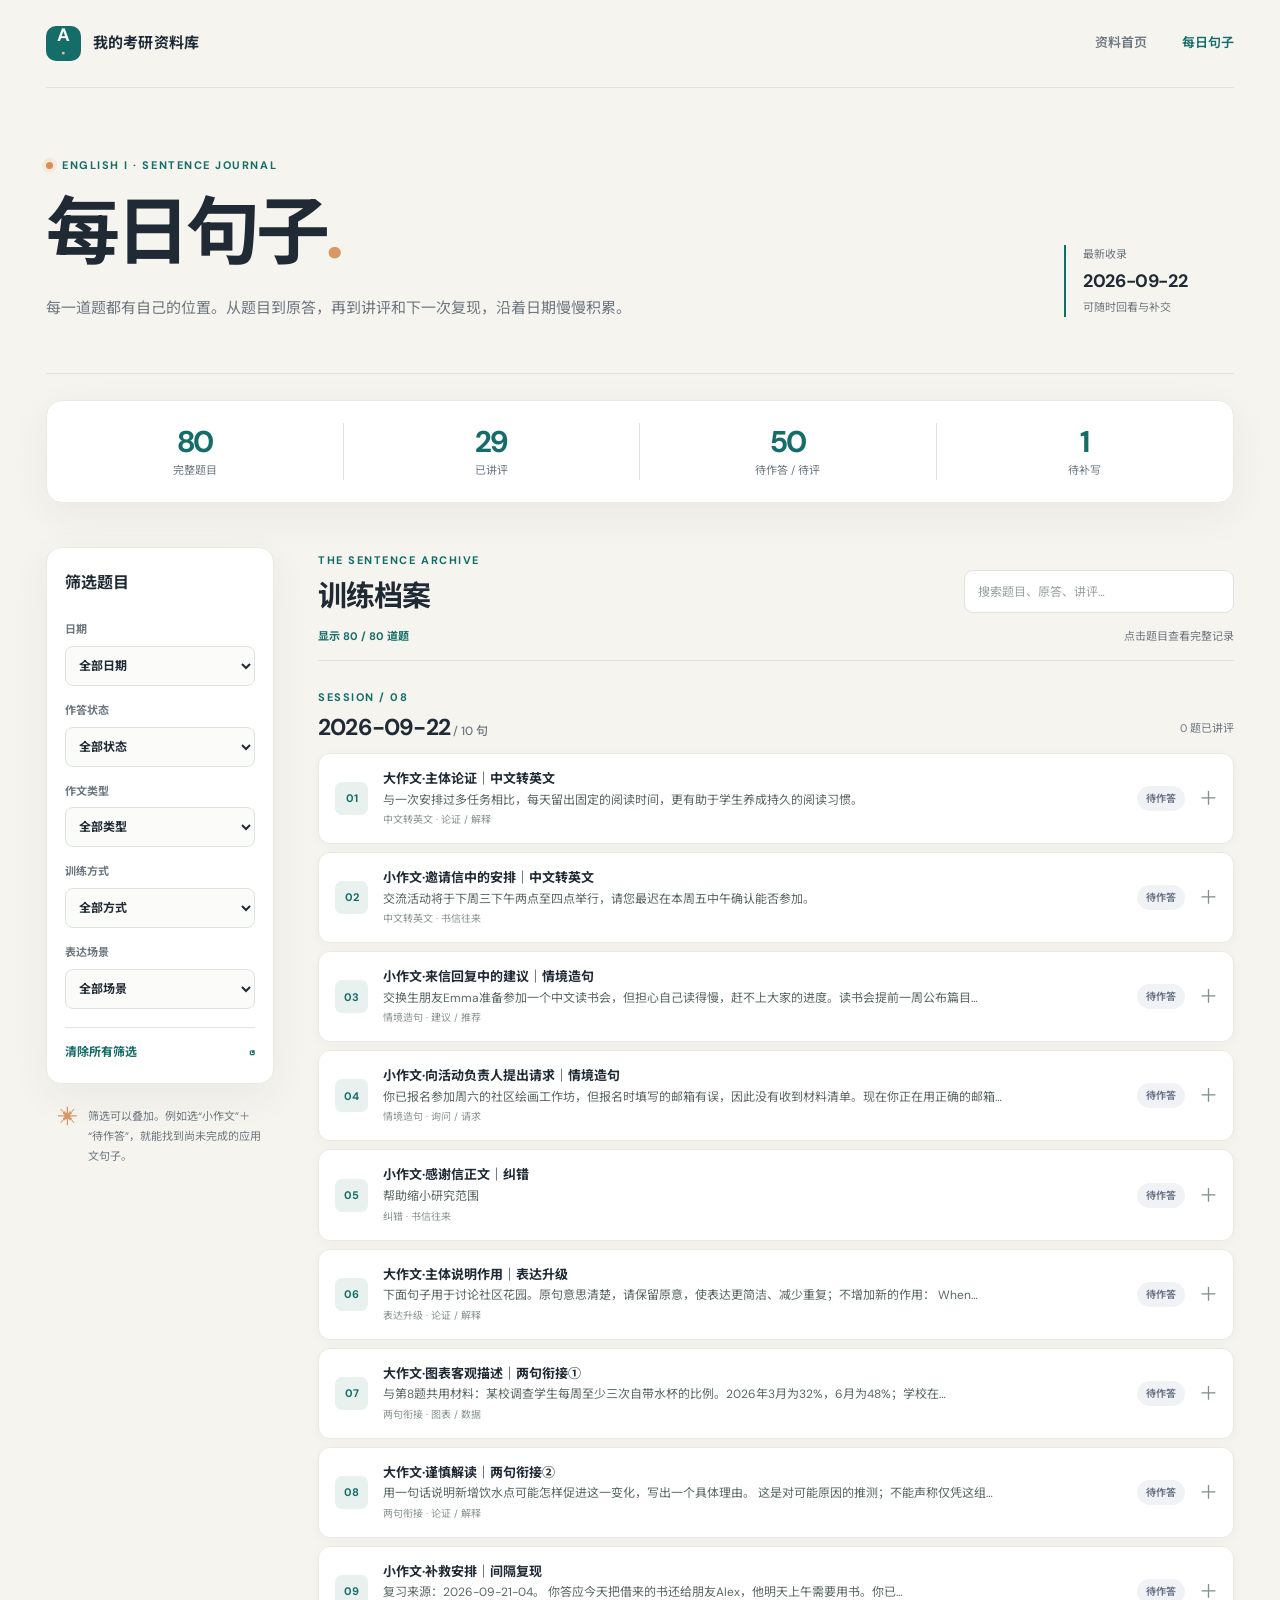
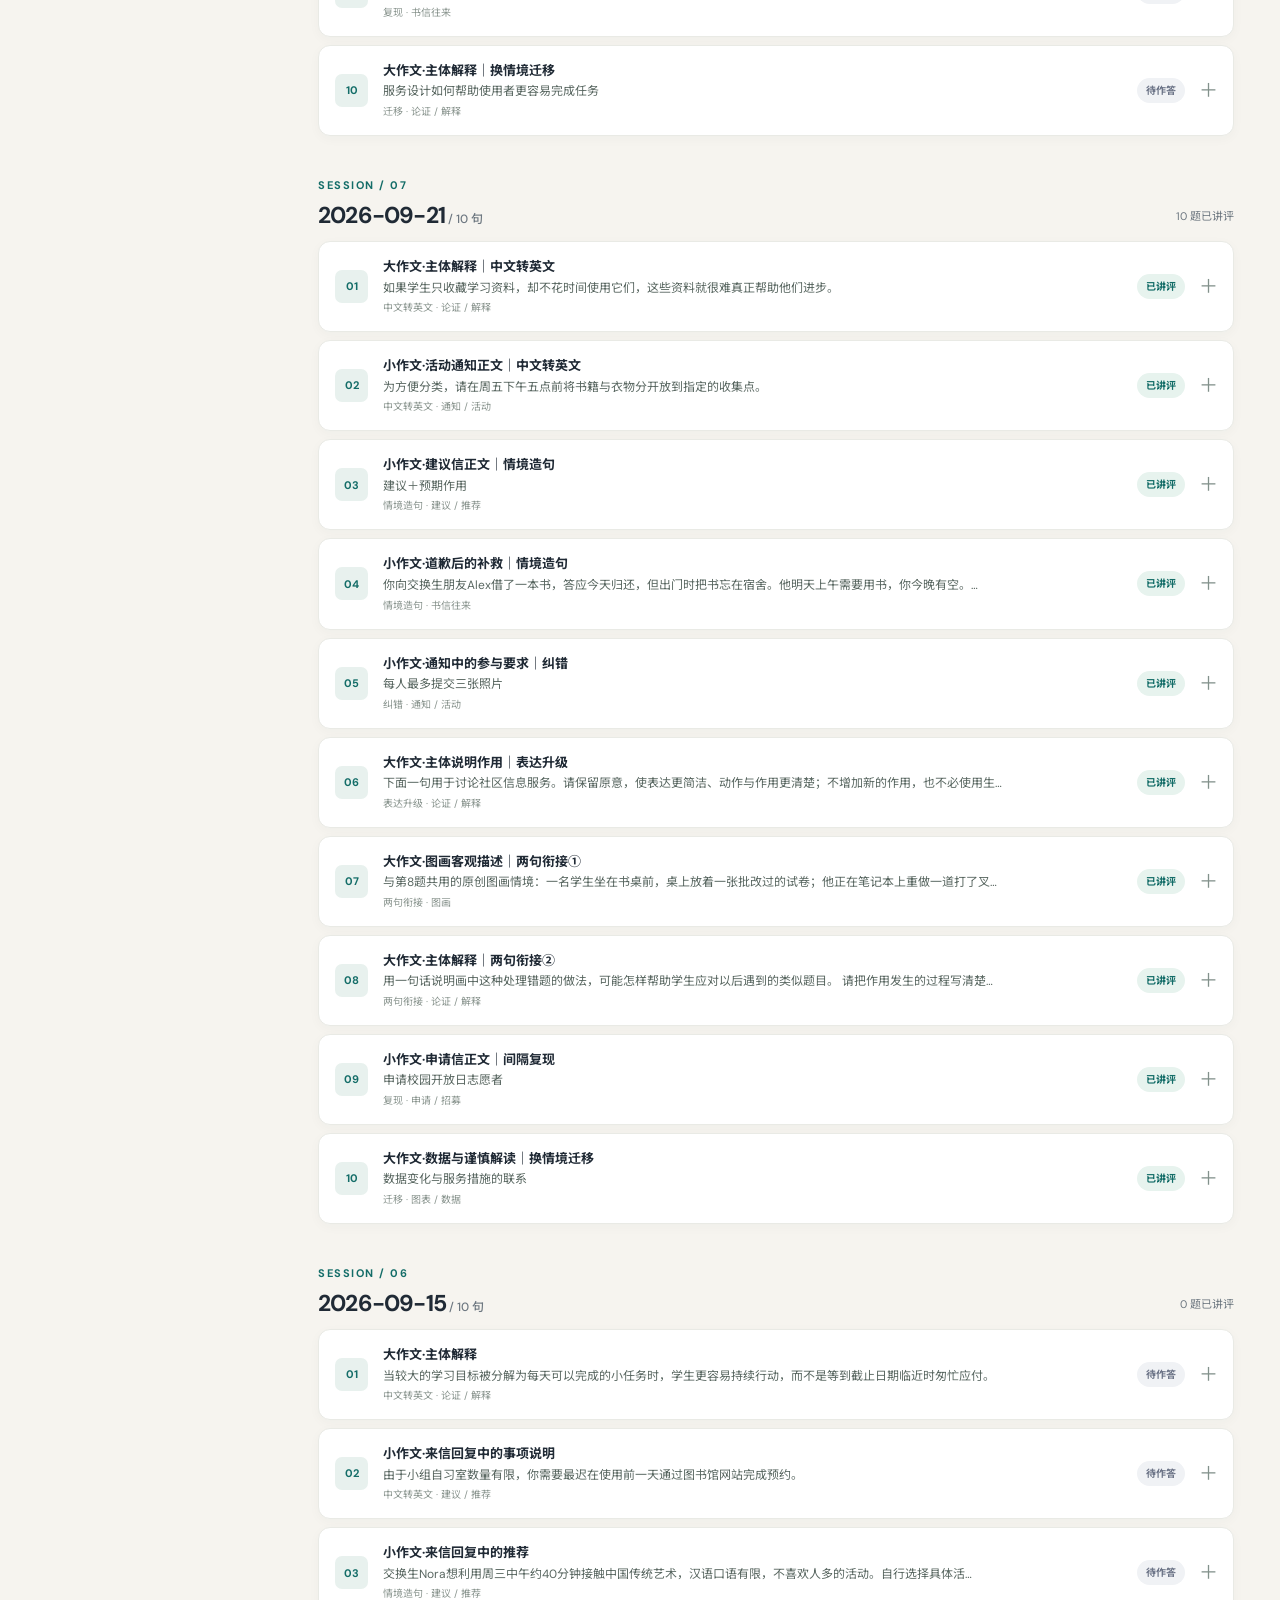
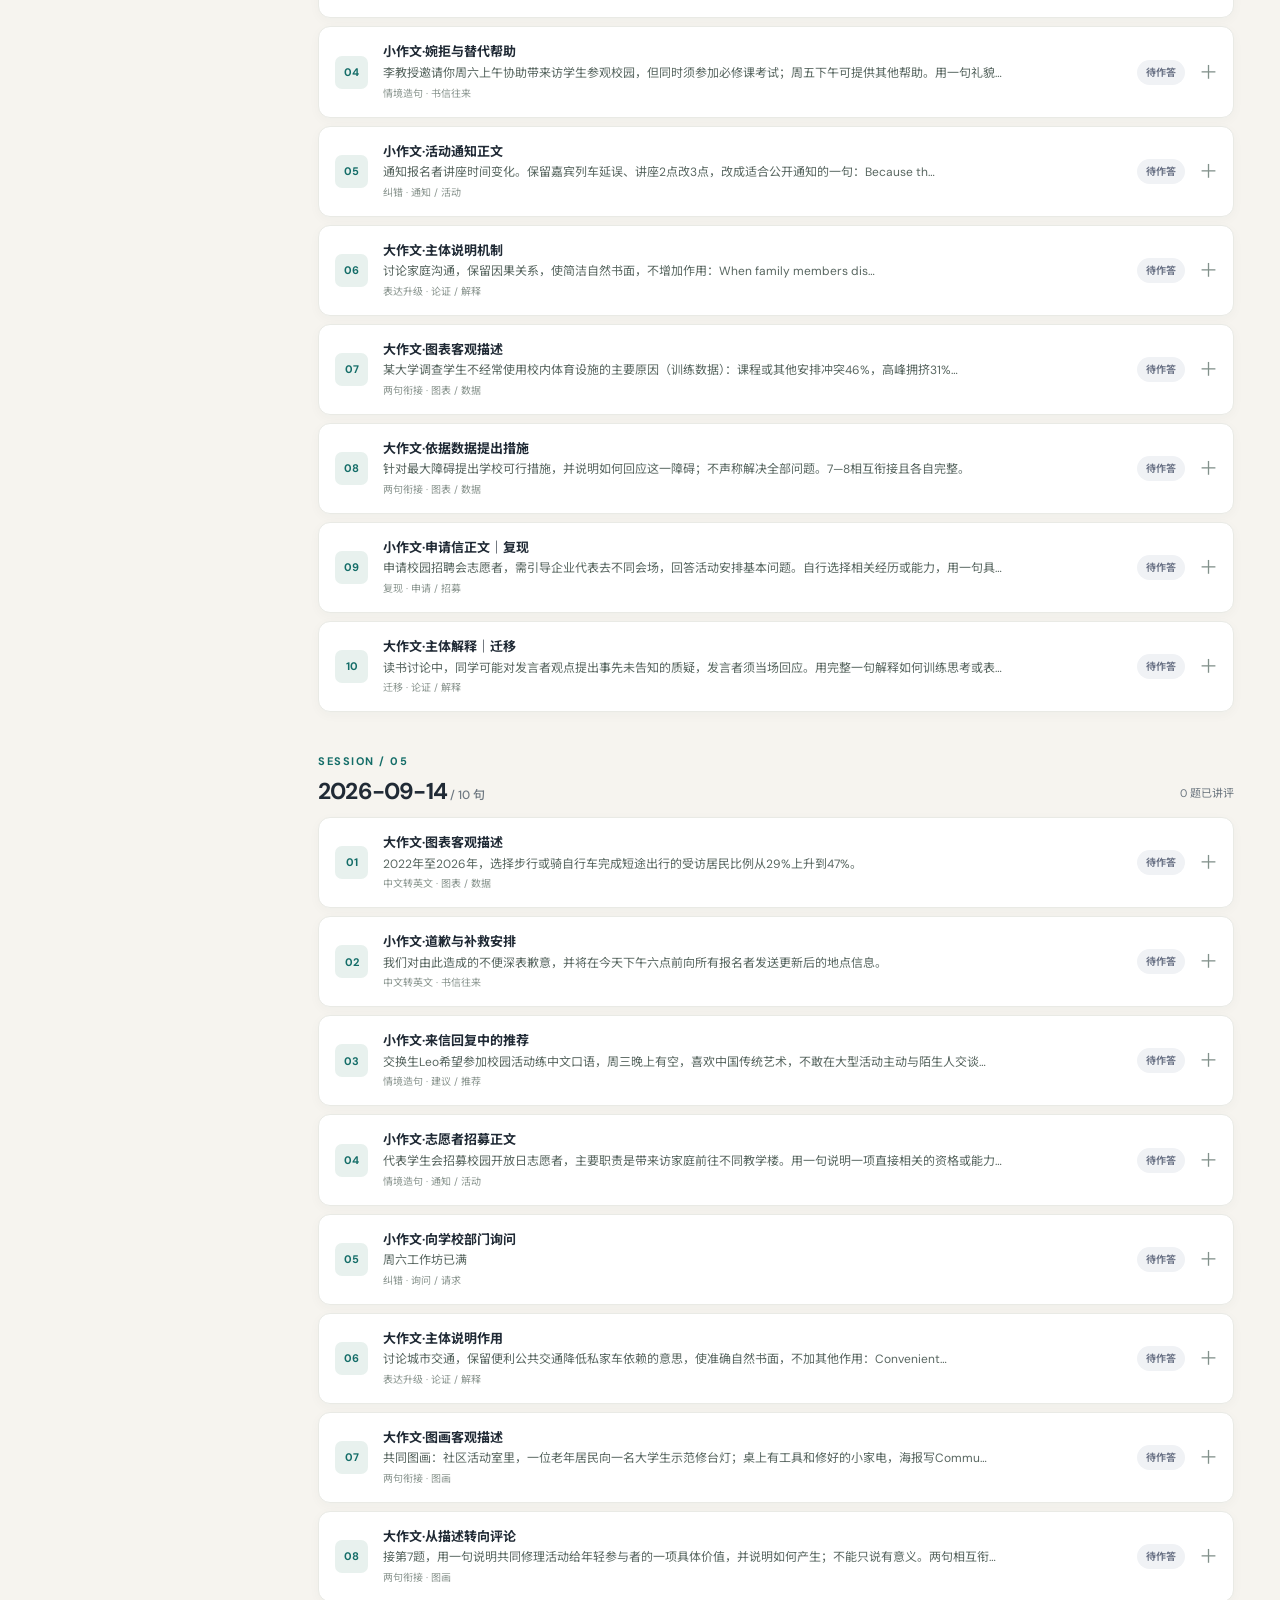
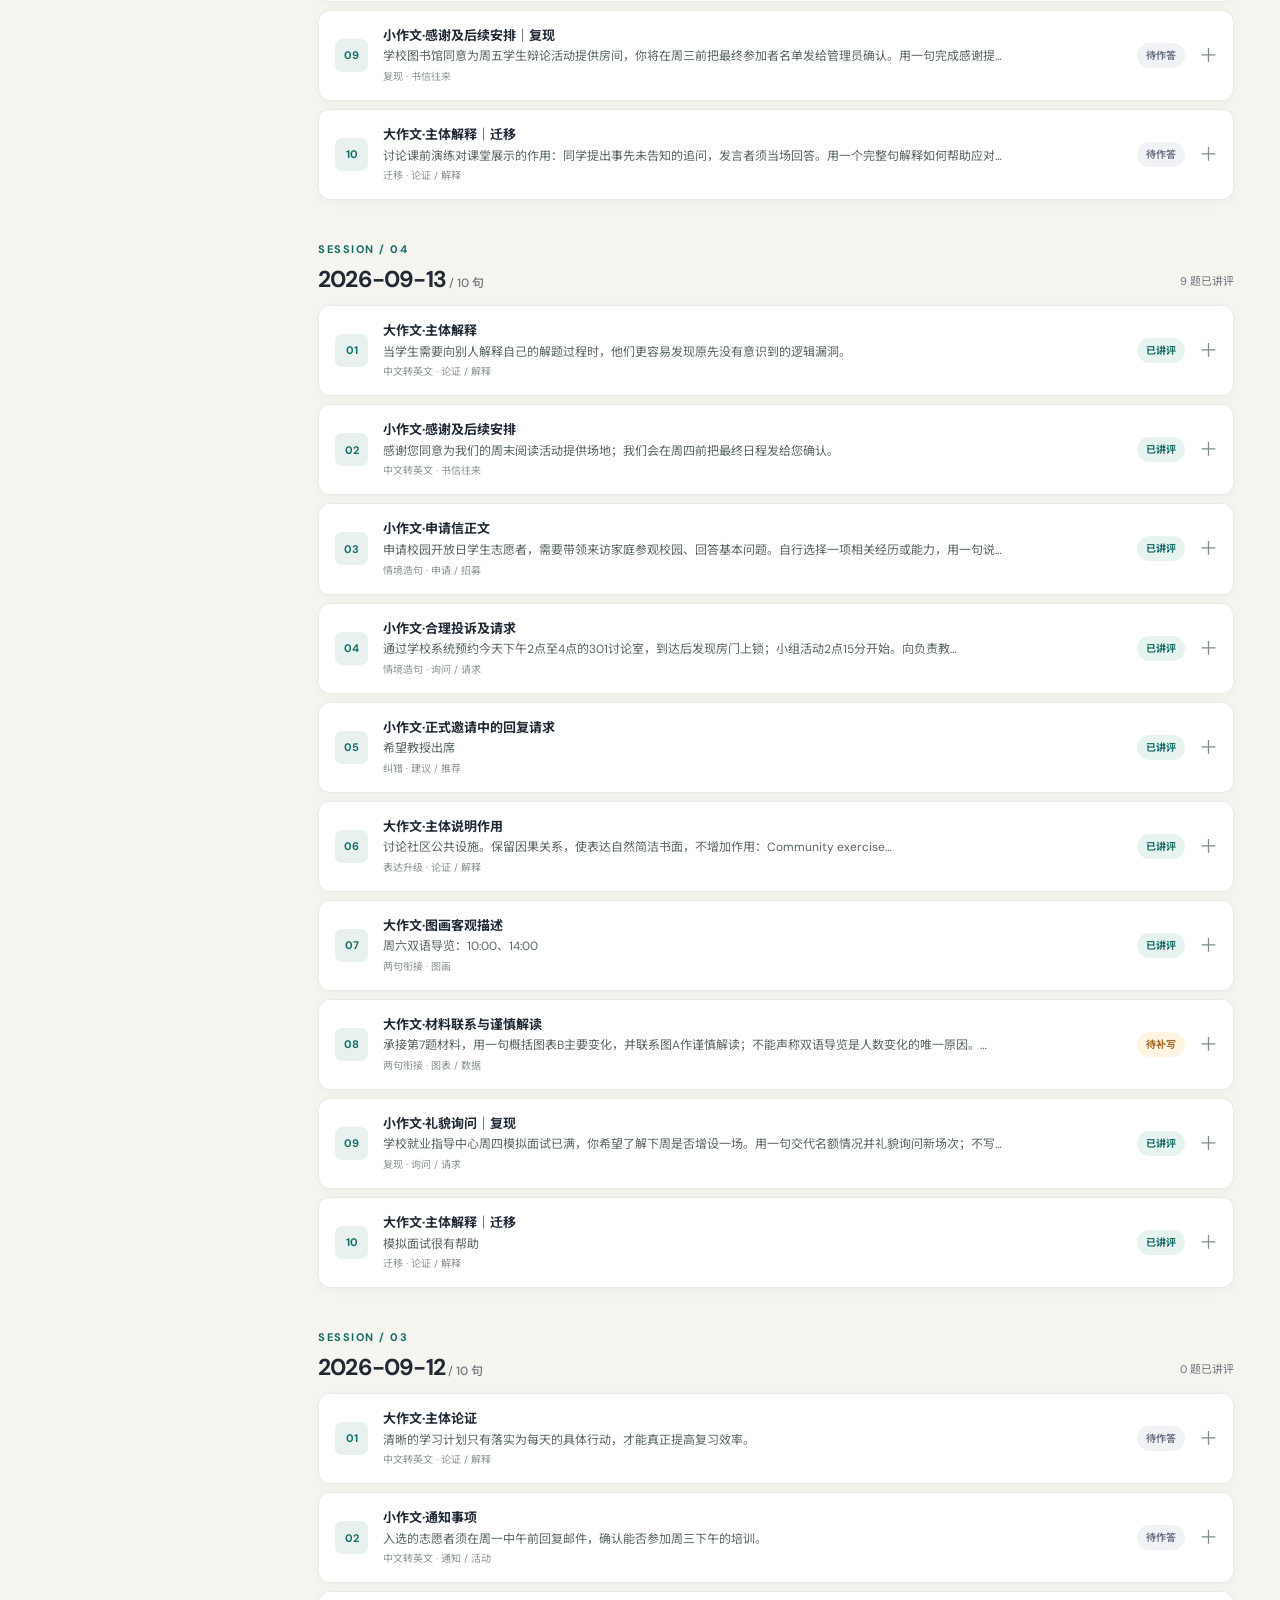
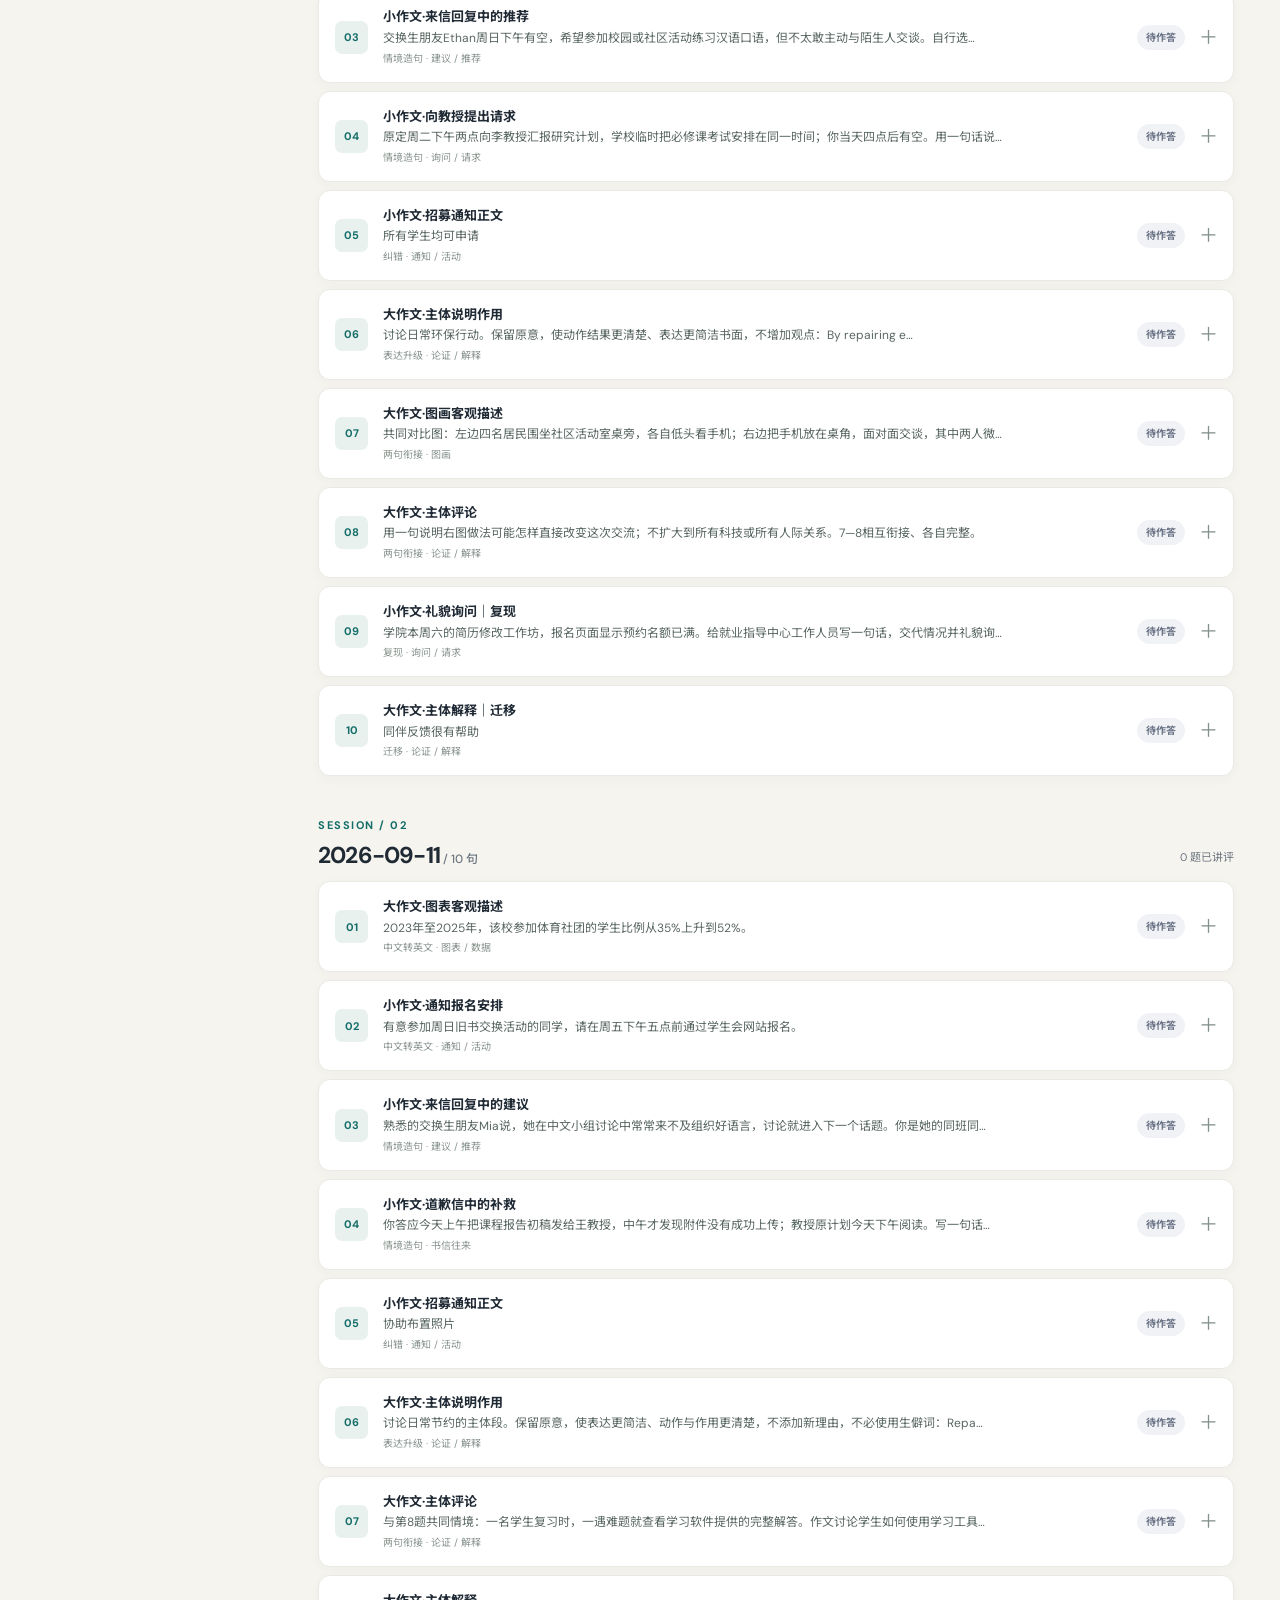
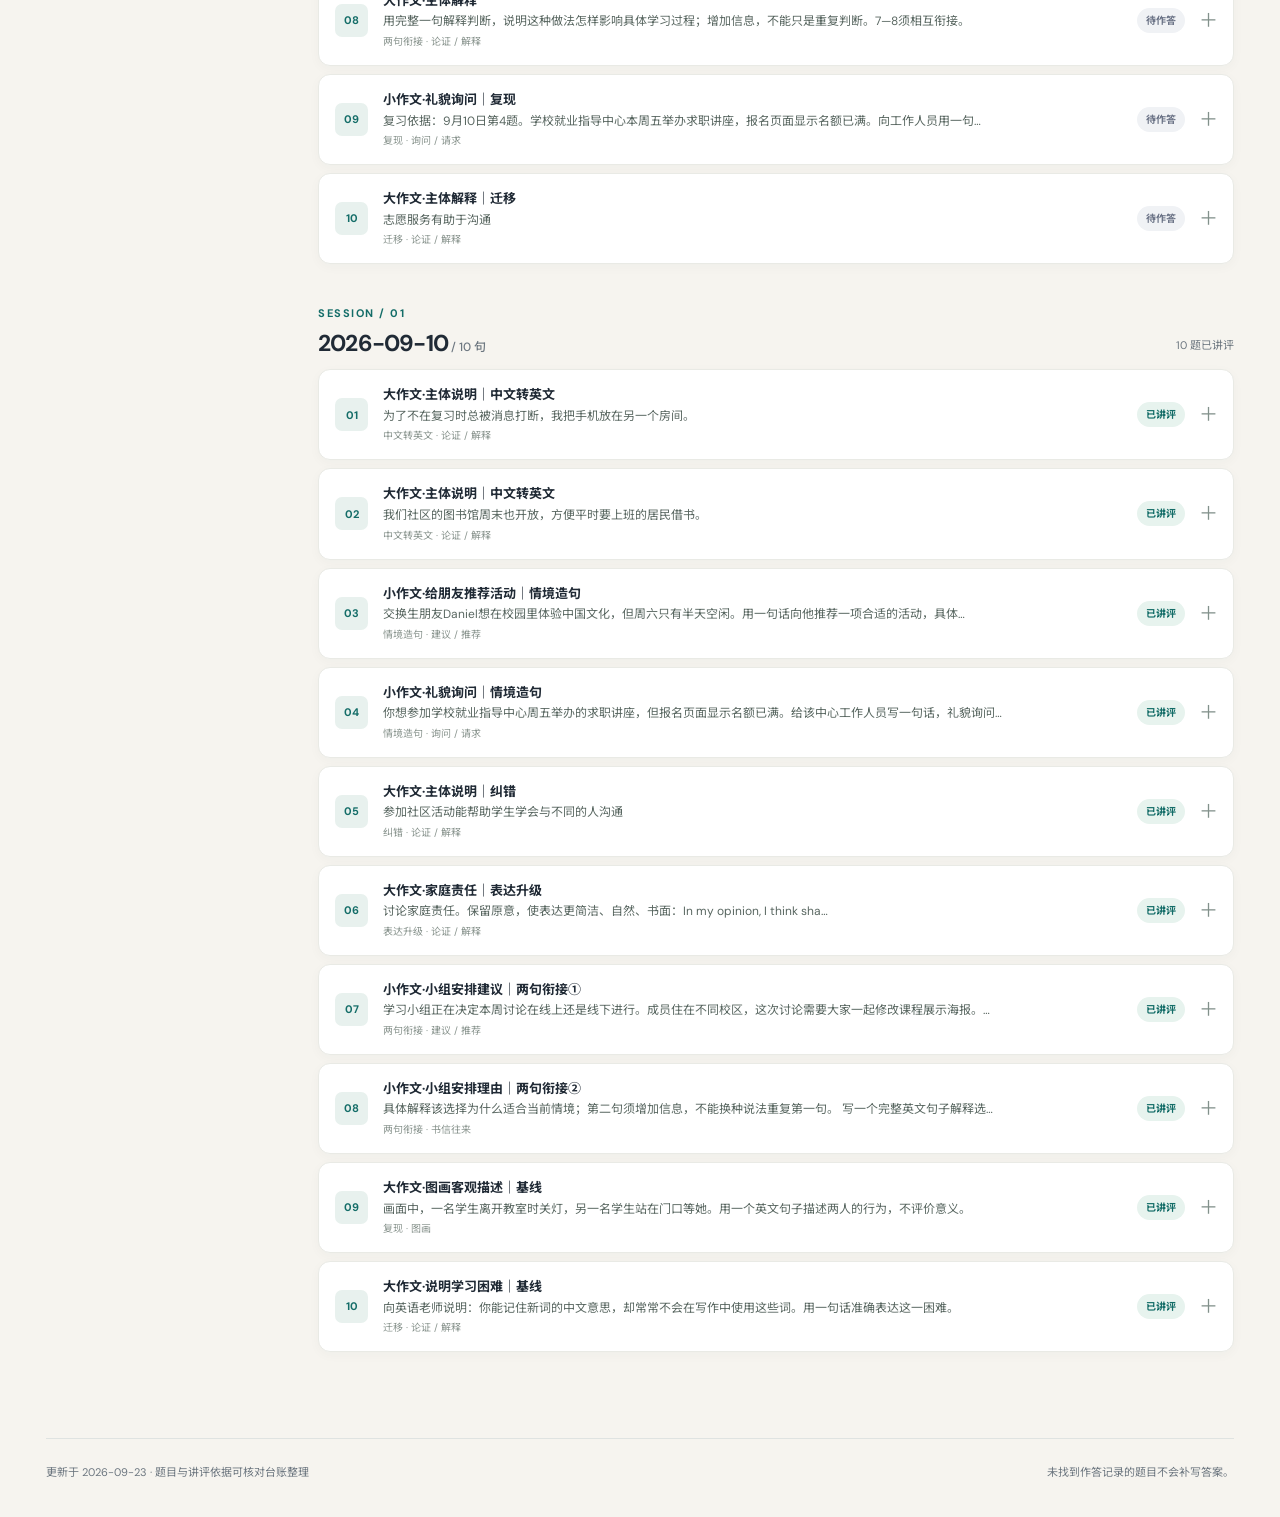
==== commit efc5161e: "restore complete September 10 sentence training archive" ====
--- a/daily-sentences/index.html
+++ b/daily-sentences/index.html
@@ -21,8 +21,8 @@
       <div class="archive-hero-note"><span>最新收录</span><strong>2026-09-22</strong><span>可随时回看与补交</span></div>
     </header>
     <section class="progress-strip" aria-label="训练概览">
-      <div><strong>70</strong><span>完整题目</span></div>
-      <div><strong>19</strong><span>已讲评</span></div>
+      <div><strong>80</strong><span>完整题目</span></div>
+      <div><strong>29</strong><span>已讲评</span></div>
       <div><strong>50</strong><span>待作答 / 待评</span></div>
       <div><strong>1</strong><span>待补写</span></div>
     </section>
@@ -31,7 +31,7 @@
         <details class="filter-drawer" open>
           <summary><span>筛选题目</span><span aria-hidden="true">⌄</span></summary>
           <div class="filter-fields">
-            <label>日期<select id="date-filter"><option value="">全部日期</option><option value="2026-09-22">2026-09-22</option><option value="2026-09-21">2026-09-21</option><option value="2026-09-15">2026-09-15</option><option value="2026-09-14">2026-09-14</option><option value="2026-09-13">2026-09-13</option><option value="2026-09-12">2026-09-12</option><option value="2026-09-11">2026-09-11</option></select></label>
+            <label>日期<select id="date-filter"><option value="">全部日期</option><option value="2026-09-22">2026-09-22</option><option value="2026-09-21">2026-09-21</option><option value="2026-09-15">2026-09-15</option><option value="2026-09-14">2026-09-14</option><option value="2026-09-13">2026-09-13</option><option value="2026-09-12">2026-09-12</option><option value="2026-09-11">2026-09-11</option><option value="2026-09-10">2026-09-10</option></select></label>
             <label>作答状态<select id="state-filter"><option value="">全部状态</option><option value="pending">待作答</option><option value="submitted">待讲评</option><option value="blocked">待补写</option><option value="reviewed">已讲评</option></select></label>
             <label>作文类型<select id="genre-filter"><option value="">全部类型</option><option value="small">小作文</option><option value="large">大作文</option></select></label>
             <label>训练方式<select id="mode-filter"><option value="">全部方式</option><option value="translate">中文转英文</option><option value="compose">情境造句</option><option value="correct">纠错</option><option value="upgrade">表达升级</option><option value="connect">两句衔接</option><option value="recall">复现</option><option value="transfer">迁移</option></select></label>
@@ -43,12 +43,12 @@
       </aside>
       <div class="archive-content">
         <div class="content-toolbar"><div><span class="overline">THE SENTENCE ARCHIVE</span><h2>训练档案</h2></div><div class="search-wrap"><label class="sr-only" for="search">搜索题目、原答与讲评</label><input id="search" type="search" placeholder="搜索题目、原答、讲评…" autocomplete="off"></div></div>
-        <div class="results-row"><span id="result-count" role="status" aria-live="polite">显示 70 道题</span><span>点击题目查看完整记录</span></div>
-        <div id="archive"><section class="day-section" data-day="2026-09-22"><div class="date-heading"><div><span class="overline">SESSION / 07</span><h2>2026-09-22<small> / 10 句</small></h2></div><span>0 题已讲评</span></div><div class="question-list">
+        <div class="results-row"><span id="result-count" role="status" aria-live="polite">显示 80 道题</span><span>点击题目查看完整记录</span></div>
+        <div id="archive"><section class="day-section" data-day="2026-09-22"><div class="date-heading"><div><span class="overline">SESSION / 08</span><h2>2026-09-22<small> / 10 句</small></h2></div><span>0 题已讲评</span></div><div class="question-list">
       <details class="question" id="q-2026-09-22-01" data-date="2026-09-22" data-state="pending" data-genre="large" data-mode="translate" data-scene="argument" data-search="2026-09-22-01 大作文·主体论证｜中文转英文 用一句英文表达：“与一次安排过多任务相比，每天留出固定的阅读时间，更有助于学生养成持久的阅读习惯。” ">
         <summary>
           <span class="question-index">01</span>
-          <span class="question-main"><strong>大作文·主体论证｜中文转英文</strong><small>中文转英文 · 论证 / 解释</small></span>
+          <span class="question-main"><strong>大作文·主体论证｜中文转英文</strong><span class="question-preview">与一次安排过多任务相比，每天留出固定的阅读时间，更有助于学生养成持久的阅读习惯。</span><small>中文转英文 · 论证 / 解释</small></span>
           <span class="state-pill pending">待作答</span>
           <span class="open-icon" aria-hidden="true">＋</span>
         </summary>
@@ -61,7 +61,7 @@
 请用一句话表达：“交流活动将于下周三下午两点至四点举行，请您最迟在本周五中午确认能否参加。” ">
         <summary>
           <span class="question-index">02</span>
-          <span class="question-main"><strong>小作文·邀请信中的安排｜中文转英文</strong><small>中文转英文 · 书信往来</small></span>
+          <span class="question-main"><strong>小作文·邀请信中的安排｜中文转英文</strong><span class="question-preview">交流活动将于下周三下午两点至四点举行，请您最迟在本周五中午确认能否参加。</span><small>中文转英文 · 书信往来</small></span>
           <span class="state-pill pending">待作答</span>
           <span class="open-icon" aria-hidden="true">＋</span>
         </summary>
@@ -75,7 +75,7 @@
 请自行选择一项她能够执行的准备方法，用一句话提出建议并说明为什么适合她；不写问候或结尾。 ">
         <summary>
           <span class="question-index">03</span>
-          <span class="question-main"><strong>小作文·来信回复中的建议｜情境造句</strong><small>情境造句 · 建议 / 推荐</small></span>
+          <span class="question-main"><strong>小作文·来信回复中的建议｜情境造句</strong><span class="question-preview">交换生朋友Emma准备参加一个中文读书会，但担心自己读得慢，赶不上大家的进度。读书会提前一周公布篇目…</span><small>情境造句 · 建议 / 推荐</small></span>
           <span class="state-pill pending">待作答</span>
           <span class="open-icon" aria-hidden="true">＋</span>
         </summary>
@@ -89,7 +89,7 @@
 请用一句话简要说明情况，并提出一项能帮助你做好准备的具体请求；语气礼貌，不写称呼。 ">
         <summary>
           <span class="question-index">04</span>
-          <span class="question-main"><strong>小作文·向活动负责人提出请求｜情境造句</strong><small>情境造句 · 询问 / 请求</small></span>
+          <span class="question-main"><strong>小作文·向活动负责人提出请求｜情境造句</strong><span class="question-preview">你已报名参加周六的社区绘画工作坊，但报名时填写的邮箱有误，因此没有收到材料清单。现在你正在用正确的邮箱…</span><small>情境造句 · 询问 / 请求</small></span>
           <span class="state-pill pending">待作答</span>
           <span class="open-icon" aria-hidden="true">＋</span>
         </summary>
@@ -103,7 +103,7 @@
 your advices was very helpful, they helped me narrow down the scope of my research. ">
         <summary>
           <span class="question-index">05</span>
-          <span class="question-main"><strong>小作文·感谢信正文｜纠错</strong><small>纠错 · 书信往来</small></span>
+          <span class="question-main"><strong>小作文·感谢信正文｜纠错</strong><span class="question-preview">帮助缩小研究范围</span><small>纠错 · 书信往来</small></span>
           <span class="state-pill pending">待作答</span>
           <span class="open-icon" aria-hidden="true">＋</span>
         </summary>
@@ -117,7 +117,7 @@
 when neighbours work together in a community garden, they have opportunities to talk to one another, and these opportunities can help them get to know one another better. ">
         <summary>
           <span class="question-index">06</span>
-          <span class="question-main"><strong>大作文·主体说明作用｜表达升级</strong><small>表达升级 · 论证 / 解释</small></span>
+          <span class="question-main"><strong>大作文·主体说明作用｜表达升级</strong><span class="question-preview">下面句子用于讨论社区花园。原句意思清楚，请保留原意，使表达更简洁、减少重复；不增加新的作用： When…</span><small>表达升级 · 论证 / 解释</small></span>
           <span class="state-pill pending">待作答</span>
           <span class="open-icon" aria-hidden="true">＋</span>
         </summary>
@@ -131,7 +131,7 @@
 用一句话准确描述3月至6月的比例变化，只写数据事实，不解释原因。 ">
         <summary>
           <span class="question-index">07</span>
-          <span class="question-main"><strong>大作文·图表客观描述｜两句衔接①</strong><small>两句衔接 · 图表 / 数据</small></span>
+          <span class="question-main"><strong>大作文·图表客观描述｜两句衔接①</strong><span class="question-preview">与第8题共用材料：某校调查学生每周至少三次自带水杯的比例。2026年3月为32%，6月为48%；学校在…</span><small>两句衔接 · 图表 / 数据</small></span>
           <span class="state-pill pending">待作答</span>
           <span class="open-icon" aria-hidden="true">＋</span>
         </summary>
@@ -145,7 +145,7 @@
 这是对可能原因的推测；不能声称仅凭这组数据已经证明了因果关系。第二句须增加信息，并与第一句自然衔接。 ">
         <summary>
           <span class="question-index">08</span>
-          <span class="question-main"><strong>大作文·谨慎解读｜两句衔接②</strong><small>两句衔接 · 论证 / 解释</small></span>
+          <span class="question-main"><strong>大作文·谨慎解读｜两句衔接②</strong><span class="question-preview">用一句话说明新增饮水点可能怎样促进这一变化，写出一个具体理由。 这是对可能原因的推测；不能声称仅凭这组…</span><small>两句衔接 · 论证 / 解释</small></span>
           <span class="state-pill pending">待作答</span>
           <span class="open-icon" aria-hidden="true">＋</span>
         </summary>
@@ -160,7 +160,7 @@
 请用一句话提出今晚归还的安排，并询问对方是否方便；本句只写补救与询问。 ">
         <summary>
           <span class="question-index">09</span>
-          <span class="question-main"><strong>小作文·补救安排｜间隔复现</strong><small>复现 · 书信往来</small></span>
+          <span class="question-main"><strong>小作文·补救安排｜间隔复现</strong><span class="question-preview">复习来源：2026-09-21-04。 你答应今天把借来的书还给朋友Alex，他明天上午需要用书。你已…</span><small>复现 · 书信往来</small></span>
           <span class="state-pill pending">待作答</span>
           <span class="open-icon" aria-hidden="true">＋</span>
         </summary>
@@ -176,7 +176,7 @@
 请用一个完整英文句子说明这一做法可能怎样帮助居民填写自己的表格；说明帮助如何产生，不只写“很方便”。 ">
         <summary>
           <span class="question-index">10</span>
-          <span class="question-main"><strong>大作文·主体解释｜换情境迁移</strong><small>迁移 · 论证 / 解释</small></span>
+          <span class="question-main"><strong>大作文·主体解释｜换情境迁移</strong><span class="question-preview">服务设计如何帮助使用者更容易完成任务</span><small>迁移 · 论证 / 解释</small></span>
           <span class="state-pill pending">待作答</span>
           <span class="open-icon" aria-hidden="true">＋</span>
         </summary>
@@ -186,12 +186,12 @@
 请用一个完整英文句子说明这一做法可能怎样帮助居民填写自己的表格；说明帮助如何产生，不只写“很方便”。</p></div>
           <p class="waiting">尚未找到作答记录。可以在聊天中报出日期和题号继续作答。</p>
         </div>
-      </details></div></section><section class="day-section" data-day="2026-09-21"><div class="date-heading"><div><span class="overline">SESSION / 06</span><h2>2026-09-21<small> / 10 句</small></h2></div><span>10 题已讲评</span></div><div class="question-list">
+      </details></div></section><section class="day-section" data-day="2026-09-21"><div class="date-heading"><div><span class="overline">SESSION / 07</span><h2>2026-09-21<small> / 10 句</small></h2></div><span>10 题已讲评</span></div><div class="question-list">
       <details class="question" id="q-2026-09-21-01" data-date="2026-09-21" data-state="reviewed" data-genre="large" data-mode="translate" data-scene="argument" data-search="2026-09-21-01 大作文·主体解释｜中文转英文 请用一个完整英文句子表达：
 “如果学生只收藏学习资料，却不花时间使用它们，这些资料就很难真正帮助他们进步。” if a students only collect study materials without using them, those materials won&#x27;t help  him/her truly make progress in studies. 条件与结果清楚，without using them自然概括未使用资料；won’t把“很难”说成了“不会”，应调弱。 a students单复数冲突；泛指群体推荐students collect，并把him/her改成them。若用单数则a student collects。 用are unlikely to help对应“很难”，避免绝对化。 if条件句、study materials、without using them、make progress均可保留；help后省略to正确。 if students only collect study materials without using them, those materials are unlikely to help them truly make progress in their studies. if students merely collect study materials without putting them to use, they are unlikely to make real progress in their studies. merely=仅仅；put something to use=把某物实际用起来；make real progress=取得实质性进步。均为可选表达，不是必须纠错。 未提交，尚未验证。">
         <summary>
           <span class="question-index">01</span>
-          <span class="question-main"><strong>大作文·主体解释｜中文转英文</strong><small>中文转英文 · 论证 / 解释</small></span>
+          <span class="question-main"><strong>大作文·主体解释｜中文转英文</strong><span class="question-preview">如果学生只收藏学习资料，却不花时间使用它们，这些资料就很难真正帮助他们进步。</span><small>中文转英文 · 论证 / 解释</small></span>
           <span class="state-pill reviewed">已讲评</span>
           <span class="open-icon" aria-hidden="true">＋</span>
         </summary>
@@ -205,7 +205,7 @@
 “为方便分类，请在周五下午五点前将书籍与衣物分开放到指定的收集点。” to make classification convenient, please put your books and clothes separately into designated locations by this friday 5 p.m.. 已写出目的、物品、分开放置和截止时间，主要信息齐全。 by this friday 5 p.m.应改为by 5 p.m. this friday；句末只保留一个句点。 make classification convenient不适合实物整理，通知中用facilitate sorting或make sorting easier；designated locations过于宽泛，“收集点”用designated collection points。 put books and clothes separately可能被读成“把每本书和每件衣服分别放置”。用separate books from clothes可直接表达“书籍和衣物分开”。 to make sorting easier, please place books and clothes separately at the designated collection points by 5 p.m. this friday. to facilitate sorting, please separate books from clothes and leave them at the designated collection points by 5 p.m. this friday. facilitate sorting意为“便于分类整理”，正式简洁；separate a from b明确表示“把a和b分开”。 未提交，尚未验证。">
         <summary>
           <span class="question-index">02</span>
-          <span class="question-main"><strong>小作文·活动通知正文｜中文转英文</strong><small>中文转英文 · 通知 / 活动</small></span>
+          <span class="question-main"><strong>小作文·活动通知正文｜中文转英文</strong><span class="question-preview">为方便分类，请在周五下午五点前将书籍与衣物分开放到指定的收集点。</span><small>中文转英文 · 通知 / 活动</small></span>
           <span class="state-pill reviewed">已讲评</span>
           <span class="open-icon" aria-hidden="true">＋</span>
         </summary>
@@ -219,7 +219,7 @@
 请自行提出一项图书馆可以实施的具体改进，用一句话写出“建议＋预期作用”；收件人是图书馆负责人，不写称呼或自我介绍。 to make readers more focusing on their readings, i suggest separating the group discussion areas and the reading areas, and building sound-absorbed shells between them. 提出了空间隔离并说明目的，方向切题；但一句中并列了“分开区域”和“建隔音设施”两项措施，可收束为安装隔音设施这一项。 make readers more focusing不成立：make后接动词原形focus；更自然的是help readers concentrate。 readings在这里不指“阅读活动”；用reading或what they are reading。sound-absorbed表示“已经被声音吸收”，设施应为sound-absorbing或soundproof；shells不适合室内分隔设施，用partitions或panels。 i suggest installing soundproof partitions between the group discussion area and the quiet reading area so that readers can concentrate better. 未提交，尚未验证。">
         <summary>
           <span class="question-index">03</span>
-          <span class="question-main"><strong>小作文·建议信正文｜情境造句</strong><small>情境造句 · 建议 / 推荐</small></span>
+          <span class="question-main"><strong>小作文·建议信正文｜情境造句</strong><span class="question-preview">建议＋预期作用</span><small>情境造句 · 建议 / 推荐</small></span>
           <span class="state-pill reviewed">已讲评</span>
           <span class="open-icon" aria-hidden="true">＋</span>
         </summary>
@@ -233,7 +233,7 @@
 请用一句话提出你能够执行的具体补救安排，并询问是否方便；不重复解释原因，不替对方确定见面时间。 sorry that i left the book at my dorm, but i am available tonight, so i want to know if you are ok that i give it to you tonight. 写出了今晚归还并询问对方是否方便，但重复解释了忘书的原因，违反题目限制。 are you ok that...不自然；询问是否方便用would it be convenient if...? 或would you be available...?。 归还借来的书用return the book或bring the book back to you；give it to you只表示“把它给你”。若保留原因，应说in my dorm room，但本题应删去原因。 i can return the book to you this evening; would that be convenient for you? 未提交，尚未验证。">
         <summary>
           <span class="question-index">04</span>
-          <span class="question-main"><strong>小作文·道歉后的补救｜情境造句</strong><small>情境造句 · 书信往来</small></span>
+          <span class="question-main"><strong>小作文·道歉后的补救｜情境造句</strong><span class="question-preview">你向交换生朋友Alex借了一本书，答应今天归还，但出门时把书忘在宿舍。他明天上午需要用书，你今晚有空。…</span><small>情境造句 · 书信往来</small></span>
           <span class="state-pill reviewed">已讲评</span>
           <span class="open-icon" aria-hidden="true">＋</span>
         </summary>
@@ -247,7 +247,7 @@
 each student can submits up to three photos, which must taken by themselves. each student is allowed to submit up to three photos, which must be taken by themselves. 两项信息均已覆盖，句子基本正确。 is allowed to submit up to three photos和被动结构must be taken均可使用。 by themselves可能被理解为“在没有他人帮助的情况下拍摄”，而题目强调照片必须是申请者本人作品；each student与themselves在正式考试写作中也可改得更稳妥。 each student may submit up to three photographs, all of which must have been taken personally by the applicant. 未提交，尚未验证。">
         <summary>
           <span class="question-index">05</span>
-          <span class="question-main"><strong>小作文·通知中的参与要求｜纠错</strong><small>纠错 · 通知 / 活动</small></span>
+          <span class="question-main"><strong>小作文·通知中的参与要求｜纠错</strong><span class="question-preview">每人最多提交三张照片</span><small>纠错 · 通知 / 活动</small></span>
           <span class="state-pill reviewed">已讲评</span>
           <span class="open-icon" aria-hidden="true">＋</span>
         </summary>
@@ -261,7 +261,7 @@
 clear signs in public buildings can make it possible for visitors to find the places they need to go to without having to ask other people for help. clear signs in public buildings can make visitors find their destination more convenient without asking others for help. 保留了“清楚标识→自己找到地点→无需求助”的因果链。 convenient是形容词，不能在这里修饰find；即使改成conveniently，搭配仍不如find...more easily自然。 make visitors find语法上可分析为使役结构，但语气生硬；用help visitors find更自然。多人可能前往不同地点，destinations更合适；ask others for directions比ask others for help更具体。 clear signs in public buildings help visitors find their destinations more easily without having to ask others for directions. 未提交，尚未验证。">
         <summary>
           <span class="question-index">06</span>
-          <span class="question-main"><strong>大作文·主体说明作用｜表达升级</strong><small>表达升级 · 论证 / 解释</small></span>
+          <span class="question-main"><strong>大作文·主体说明作用｜表达升级</strong><span class="question-preview">下面一句用于讨论社区信息服务。请保留原意，使表达更简洁、动作与作用更清楚；不增加新的作用，也不必使用生…</span><small>表达升级 · 论证 / 解释</small></span>
           <span class="state-pill reviewed">已讲评</span>
           <span class="open-icon" aria-hidden="true">＋</span>
         </summary>
@@ -275,7 +275,7 @@
 请用一句话概括主要人物及其正在做的事情，只描述可见内容，不评价意义，也不必罗列背景物品。 sitting at the desk and with a rectified exam paper on the desk, a student is re-answering a question that he/she did wrong at the first time on his/her notebook, and writing “missing conditions” near the question. 主要人物、重做错题和写下错误原因都写到了，但修饰成分过多，图画主干不够清楚。 句中a student不应大写；do a question wrong改为get/answer a question wrong；the first time前不加at；在笔记本里用in a notebook。 rectified exam paper不是“批改过的试卷”，应为marked/corrected exam paper；re-answering不如reworking/redoing自然；missing conditions表示“题目缺少条件”，图中“漏看条件”应为overlooked a condition。 he/she和his/her使句子笨重，可用单数they，或调整结构省去代词。开头sitting...and with...形式不平行。 at a desk, a student is reworking an incorrectly answered question in a notebook and writing “overlooked a condition” beside it, with a marked exam paper lying nearby. 未提交，尚未验证。">
         <summary>
           <span class="question-index">07</span>
-          <span class="question-main"><strong>大作文·图画客观描述｜两句衔接①</strong><small>两句衔接 · 图画</small></span>
+          <span class="question-main"><strong>大作文·图画客观描述｜两句衔接①</strong><span class="question-preview">与第8题共用的原创图画情境：一名学生坐在书桌前，桌上放着一张批改过的试卷；他正在笔记本上重做一道打了叉…</span><small>两句衔接 · 图画</small></span>
           <span class="state-pill reviewed">已讲评</span>
           <span class="open-icon" aria-hidden="true">＋</span>
         </summary>
@@ -289,7 +289,7 @@
 请把作用发生的过程写清楚，不只说“能提高成绩”；与第7句衔接，且本句本身完整。 by doing the question repeatedly and listing why they did it wrong at the first time, students can enhance the correct way of thought and use one question to help solve many similar questions. 已经形成“重做错题→查明原因→迁移到类似题”的完整机制，论证方向很好。 at the first time改为the first time；enhance the correct way of thought和use one question to help solve many similar questions不属于自然英语搭配。 do the question repeatedly容易变成机械重复，可用rework the problem；listing why...改为identifying why...；“思路”可写problem-solving approach或reasoning。 第7句是单个学生，第8句最好沿用the student或this practice，保持指代连续。 by reworking the problem and identifying the condition that was initially overlooked, the student can avoid the same mistake and apply the lesson to similar problems. 未提交，尚未验证。">
         <summary>
           <span class="question-index">08</span>
-          <span class="question-main"><strong>大作文·主体解释｜两句衔接②</strong><small>两句衔接 · 论证 / 解释</small></span>
+          <span class="question-main"><strong>大作文·主体解释｜两句衔接②</strong><span class="question-preview">用一句话说明画中这种处理错题的做法，可能怎样帮助学生应对以后遇到的类似题目。 请把作用发生的过程写清楚…</span><small>两句衔接 · 论证 / 解释</small></span>
           <span class="state-pill reviewed">已讲评</span>
           <span class="open-icon" aria-hidden="true">＋</span>
         </summary>
@@ -304,7 +304,7 @@
 请自行选择一项相关经历或能力，用一句话说明它为什么使你能够胜任；不要只写“我有相关经验，所以很适合”。本次为模拟申请，可以设定合理经历；不写申请目的或结尾。 i possess strong communication skills and i am familiar with the campus, which allow me to answer their questions correctly and let them learn our school deeply. 选择了沟通能力和校园熟悉度，也尝试说明这些能力如何支持职责，已经比原来“relevant experience”具体。 their缺少清楚先行对象；let them learn our school deeply是中文直译。英语通常说help visiting families gain a clearer understanding of the university。 本句写到了回答问题，但“带领来访家庭参观校园”的职责还可以更直接地体现。 possess正确但略显生硬；用my strong communication skills and familiarity with the campus形成平行名词结构，which指代也更清楚。 my strong communication skills and familiarity with the campus would enable me to guide visiting families efficiently and answer their questions clearly. 未提交，尚未验证。">
         <summary>
           <span class="question-index">09</span>
-          <span class="question-main"><strong>小作文·申请信正文｜间隔复现</strong><small>复现 · 申请 / 招募</small></span>
+          <span class="question-main"><strong>小作文·申请信正文｜间隔复现</strong><span class="question-preview">申请校园开放日志愿者</span><small>复现 · 申请 / 招募</small></span>
           <span class="state-pill reviewed">已讲评</span>
           <span class="open-icon" aria-hidden="true">＋</span>
         </summary>
@@ -320,7 +320,7 @@
 请用一个完整英文句子概括3月至6月的人数变化，并对延长开放时间可能起到的作用作出谨慎推测。可以稍长于25词；不能把这组数据写成已经证实的因果关系。 community library has extended the opening time at night since april, and the figure of working readers between march and june rises from 40 to 65. 写出了措施、时间和40到65的变化，但没有完成“对措施作用作谨慎推测”这一任务点。并列两个事实不等于建立谨慎联系。 community library前加the；描述已完成的数据变化用rose，不用rises。 opening time at night改为evening opening hours；figure of working readers不自然，应为the average weekly number of working adult visitors。 使用suggesting that...may have contributed to...，其中suggesting与may共同限制结论强度，不能使用caused或proved。 the average weekly number of working adult visitors rose from 40 in march to 65 in june, suggesting that the longer evening opening hours introduced in april may have contributed to the increase. 未提交，尚未验证。">
         <summary>
           <span class="question-index">10</span>
-          <span class="question-main"><strong>大作文·数据与谨慎解读｜换情境迁移</strong><small>迁移 · 图表 / 数据</small></span>
+          <span class="question-main"><strong>大作文·数据与谨慎解读｜换情境迁移</strong><span class="question-preview">数据变化与服务措施的联系</span><small>迁移 · 图表 / 数据</small></span>
           <span class="state-pill reviewed">已讲评</span>
           <span class="open-icon" aria-hidden="true">＋</span>
         </summary>
@@ -330,615 +330,741 @@
 请用一个完整英文句子概括3月至6月的人数变化，并对延长开放时间可能起到的作用作出谨慎推测。可以稍长于25词；不能把这组数据写成已经证实的因果关系。</p></div>
           <div class="answer-block"><span class="content-label">你的原答</span><p class="english">Community library has extended the opening time at night since April, and the figure of working readers between March and June rises from 40 to 65.</p></div><div class="feedback-block"><span class="content-label">讲评与修改</span><dl class="feedback-list"><div><dt>任务完成</dt><dd>写出了措施、时间和40到65的变化，但没有完成“对措施作用作谨慎推测”这一任务点。并列两个事实不等于建立谨慎联系。</dd></div><div><dt>必须纠错</dt><dd>Community library前加the；描述已完成的数据变化用rose，不用rises。</dd></div><div><dt>搭配调整</dt><dd>opening time at night改为evening opening hours；figure of working readers不自然，应为the average weekly number of working adult visitors。</dd></div><div><dt>谨慎推测</dt><dd>使用suggesting that...may have contributed to...，其中suggesting与may共同限制结论强度，不能使用caused或proved。</dd></div><div><dt>推荐修改句</dt><dd>The average weekly number of working adult visitors rose from 40 in March to 65 in June, suggesting that the longer evening opening hours introduced in April may have contributed to the increase.</dd></div><div><dt>用户重写／复习结果</dt><dd>未提交，尚未验证。</dd></div></dl></div>
         </div>
-      </details></div></section><section class="day-section" data-day="2026-09-15"><div class="date-heading"><div><span class="overline">SESSION / 05</span><h2>2026-09-15<small> / 10 句</small></h2></div><span>0 题已讲评</span></div><div class="question-list">
-      <details class="question" id="q-2026-09-15-01" data-date="2026-09-15" data-state="pending" data-genre="large" data-mode="translate" data-scene="argument" data-search="2026-09-15-01 大作文·主体解释  ">
+      </details></div></section><section class="day-section" data-day="2026-09-15"><div class="date-heading"><div><span class="overline">SESSION / 06</span><h2>2026-09-15<small> / 10 句</small></h2></div><span>0 题已讲评</span></div><div class="question-list">
+      <details class="question" id="q-2026-09-15-01" data-date="2026-09-15" data-state="pending" data-genre="large" data-mode="translate" data-scene="argument" data-search="2026-09-15-01 大作文·主体解释 用一个完整英文句子表达：“当较大的学习目标被分解为每天可以完成的小任务时，学生更容易持续行动，而不是等到截止日期临近时匆忙应付。” ">
         <summary>
           <span class="question-index">01</span>
-          <span class="question-main"><strong>大作文·主体解释</strong><small>中文转英文 · 论证 / 解释</small></span>
-          <span class="state-pill pending">待作答</span>
-          <span class="open-icon" aria-hidden="true">＋</span>
-        </summary>
-        <div class="question-detail">
-          <div class="prompt-block"><span class="content-label">题目 · 2026-09-15-01</span><p></p></div>
-          <p class="waiting">尚未找到作答记录。可以在聊天中报出日期和题号继续作答。</p>
-        </div>
-      </details>
-      <details class="question" id="q-2026-09-15-02" data-date="2026-09-15" data-state="pending" data-genre="small" data-mode="translate" data-scene="advice" data-search="2026-09-15-02 小作文·来信回复中的事项说明  ">
+          <span class="question-main"><strong>大作文·主体解释</strong><span class="question-preview">当较大的学习目标被分解为每天可以完成的小任务时，学生更容易持续行动，而不是等到截止日期临近时匆忙应付。</span><small>中文转英文 · 论证 / 解释</small></span>
+          <span class="state-pill pending">待作答</span>
+          <span class="open-icon" aria-hidden="true">＋</span>
+        </summary>
+        <div class="question-detail">
+          <div class="prompt-block"><span class="content-label">题目 · 2026-09-15-01</span><p>用一个完整英文句子表达：“当较大的学习目标被分解为每天可以完成的小任务时，学生更容易持续行动，而不是等到截止日期临近时匆忙应付。”</p></div>
+          <p class="waiting">尚未找到作答记录。可以在聊天中报出日期和题号继续作答。</p>
+        </div>
+      </details>
+      <details class="question" id="q-2026-09-15-02" data-date="2026-09-15" data-state="pending" data-genre="small" data-mode="translate" data-scene="advice" data-search="2026-09-15-02 小作文·来信回复中的事项说明 你是图书馆学生志愿者，回复交换生有关小组自习室的询问。只说明预约要求：“由于小组自习室数量有限，你需要最迟在使用前一天通过图书馆网站完成预约。” ">
         <summary>
           <span class="question-index">02</span>
-          <span class="question-main"><strong>小作文·来信回复中的事项说明</strong><small>中文转英文 · 建议 / 推荐</small></span>
-          <span class="state-pill pending">待作答</span>
-          <span class="open-icon" aria-hidden="true">＋</span>
-        </summary>
-        <div class="question-detail">
-          <div class="prompt-block"><span class="content-label">题目 · 2026-09-15-02</span><p></p></div>
-          <p class="waiting">尚未找到作答记录。可以在聊天中报出日期和题号继续作答。</p>
-        </div>
-      </details>
-      <details class="question" id="q-2026-09-15-03" data-date="2026-09-15" data-state="pending" data-genre="small" data-mode="compose" data-scene="advice" data-search="2026-09-15-03 小作文·来信回复中的推荐  ">
+          <span class="question-main"><strong>小作文·来信回复中的事项说明</strong><span class="question-preview">由于小组自习室数量有限，你需要最迟在使用前一天通过图书馆网站完成预约。</span><small>中文转英文 · 建议 / 推荐</small></span>
+          <span class="state-pill pending">待作答</span>
+          <span class="open-icon" aria-hidden="true">＋</span>
+        </summary>
+        <div class="question-detail">
+          <div class="prompt-block"><span class="content-label">题目 · 2026-09-15-02</span><p>你是图书馆学生志愿者，回复交换生有关小组自习室的询问。只说明预约要求：“由于小组自习室数量有限，你需要最迟在使用前一天通过图书馆网站完成预约。”</p></div>
+          <p class="waiting">尚未找到作答记录。可以在聊天中报出日期和题号继续作答。</p>
+        </div>
+      </details>
+      <details class="question" id="q-2026-09-15-03" data-date="2026-09-15" data-state="pending" data-genre="small" data-mode="compose" data-scene="advice" data-search="2026-09-15-03 小作文·来信回复中的推荐 交换生nora想利用周三中午约40分钟接触中国传统艺术，汉语口语有限，不喜欢人多的活动。自行选择具体活动，用一句推荐并说明符合其情况；不写问候结尾。 ">
         <summary>
           <span class="question-index">03</span>
-          <span class="question-main"><strong>小作文·来信回复中的推荐</strong><small>情境造句 · 建议 / 推荐</small></span>
-          <span class="state-pill pending">待作答</span>
-          <span class="open-icon" aria-hidden="true">＋</span>
-        </summary>
-        <div class="question-detail">
-          <div class="prompt-block"><span class="content-label">题目 · 2026-09-15-03</span><p></p></div>
-          <p class="waiting">尚未找到作答记录。可以在聊天中报出日期和题号继续作答。</p>
-        </div>
-      </details>
-      <details class="question" id="q-2026-09-15-04" data-date="2026-09-15" data-state="pending" data-genre="small" data-mode="compose" data-scene="correspondence" data-search="2026-09-15-04 小作文·婉拒与替代帮助  ">
+          <span class="question-main"><strong>小作文·来信回复中的推荐</strong><span class="question-preview">交换生Nora想利用周三中午约40分钟接触中国传统艺术，汉语口语有限，不喜欢人多的活动。自行选择具体活…</span><small>情境造句 · 建议 / 推荐</small></span>
+          <span class="state-pill pending">待作答</span>
+          <span class="open-icon" aria-hidden="true">＋</span>
+        </summary>
+        <div class="question-detail">
+          <div class="prompt-block"><span class="content-label">题目 · 2026-09-15-03</span><p>交换生Nora想利用周三中午约40分钟接触中国传统艺术，汉语口语有限，不喜欢人多的活动。自行选择具体活动，用一句推荐并说明符合其情况；不写问候结尾。</p></div>
+          <p class="waiting">尚未找到作答记录。可以在聊天中报出日期和题号继续作答。</p>
+        </div>
+      </details>
+      <details class="question" id="q-2026-09-15-04" data-date="2026-09-15" data-state="pending" data-genre="small" data-mode="compose" data-scene="correspondence" data-search="2026-09-15-04 小作文·婉拒与替代帮助 李教授邀请你周六上午协助带来访学生参观校园，但同时须参加必修课考试；周五下午可提供其他帮助。用一句礼貌婉拒周六任务，提出周五能完成的替代帮助；不擅自安排其他同学替代。 ">
         <summary>
           <span class="question-index">04</span>
-          <span class="question-main"><strong>小作文·婉拒与替代帮助</strong><small>情境造句 · 书信往来</small></span>
-          <span class="state-pill pending">待作答</span>
-          <span class="open-icon" aria-hidden="true">＋</span>
-        </summary>
-        <div class="question-detail">
-          <div class="prompt-block"><span class="content-label">题目 · 2026-09-15-04</span><p></p></div>
-          <p class="waiting">尚未找到作答记录。可以在聊天中报出日期和题号继续作答。</p>
-        </div>
-      </details>
-      <details class="question" id="q-2026-09-15-05" data-date="2026-09-15" data-state="pending" data-genre="small" data-mode="correct" data-scene="notice" data-search="2026-09-15-05 小作文·活动通知正文  ">
+          <span class="question-main"><strong>小作文·婉拒与替代帮助</strong><span class="question-preview">李教授邀请你周六上午协助带来访学生参观校园，但同时须参加必修课考试；周五下午可提供其他帮助。用一句礼貌…</span><small>情境造句 · 书信往来</small></span>
+          <span class="state-pill pending">待作答</span>
+          <span class="open-icon" aria-hidden="true">＋</span>
+        </summary>
+        <div class="question-detail">
+          <div class="prompt-block"><span class="content-label">题目 · 2026-09-15-04</span><p>李教授邀请你周六上午协助带来访学生参观校园，但同时须参加必修课考试；周五下午可提供其他帮助。用一句礼貌婉拒周六任务，提出周五能完成的替代帮助；不擅自安排其他同学替代。</p></div>
+          <p class="waiting">尚未找到作答记录。可以在聊天中报出日期和题号继续作答。</p>
+        </div>
+      </details>
+      <details class="question" id="q-2026-09-15-05" data-date="2026-09-15" data-state="pending" data-genre="small" data-mode="correct" data-scene="notice" data-search="2026-09-15-05 小作文·活动通知正文 通知报名者讲座时间变化。保留嘉宾列车延误、讲座2点改3点，改成适合公开通知的一句：because the guest speaker’s train has been delayed, so the lecture will begin at 3 p.m. instead of 2 p.m., please arrive on time. ">
         <summary>
           <span class="question-index">05</span>
-          <span class="question-main"><strong>小作文·活动通知正文</strong><small>纠错 · 通知 / 活动</small></span>
-          <span class="state-pill pending">待作答</span>
-          <span class="open-icon" aria-hidden="true">＋</span>
-        </summary>
-        <div class="question-detail">
-          <div class="prompt-block"><span class="content-label">题目 · 2026-09-15-05</span><p></p></div>
-          <p class="waiting">尚未找到作答记录。可以在聊天中报出日期和题号继续作答。</p>
-        </div>
-      </details>
-      <details class="question" id="q-2026-09-15-06" data-date="2026-09-15" data-state="pending" data-genre="large" data-mode="upgrade" data-scene="argument" data-search="2026-09-15-06 大作文·主体说明机制  ">
+          <span class="question-main"><strong>小作文·活动通知正文</strong><span class="question-preview">通知报名者讲座时间变化。保留嘉宾列车延误、讲座2点改3点，改成适合公开通知的一句：Because th…</span><small>纠错 · 通知 / 活动</small></span>
+          <span class="state-pill pending">待作答</span>
+          <span class="open-icon" aria-hidden="true">＋</span>
+        </summary>
+        <div class="question-detail">
+          <div class="prompt-block"><span class="content-label">题目 · 2026-09-15-05</span><p>通知报名者讲座时间变化。保留嘉宾列车延误、讲座2点改3点，改成适合公开通知的一句：Because the guest speaker’s train has been delayed, so the lecture will begin at 3 p.m. instead of 2 p.m., please arrive on time.</p></div>
+          <p class="waiting">尚未找到作答记录。可以在聊天中报出日期和题号继续作答。</p>
+        </div>
+      </details>
+      <details class="question" id="q-2026-09-15-06" data-date="2026-09-15" data-state="pending" data-genre="large" data-mode="upgrade" data-scene="argument" data-search="2026-09-15-06 大作文·主体说明机制 讨论家庭沟通，保留因果关系，使简洁自然书面，不增加作用：when family members discuss small disagreements early, this can make the disagreements not become bigger problems later. ">
         <summary>
           <span class="question-index">06</span>
-          <span class="question-main"><strong>大作文·主体说明机制</strong><small>表达升级 · 论证 / 解释</small></span>
-          <span class="state-pill pending">待作答</span>
-          <span class="open-icon" aria-hidden="true">＋</span>
-        </summary>
-        <div class="question-detail">
-          <div class="prompt-block"><span class="content-label">题目 · 2026-09-15-06</span><p></p></div>
-          <p class="waiting">尚未找到作答记录。可以在聊天中报出日期和题号继续作答。</p>
-        </div>
-      </details>
-      <details class="question" id="q-2026-09-15-07" data-date="2026-09-15" data-state="pending" data-genre="large" data-mode="connect" data-scene="chart" data-search="2026-09-15-07 大作文·图表客观描述  ">
+          <span class="question-main"><strong>大作文·主体说明机制</strong><span class="question-preview">讨论家庭沟通，保留因果关系，使简洁自然书面，不增加作用：When family members dis…</span><small>表达升级 · 论证 / 解释</small></span>
+          <span class="state-pill pending">待作答</span>
+          <span class="open-icon" aria-hidden="true">＋</span>
+        </summary>
+        <div class="question-detail">
+          <div class="prompt-block"><span class="content-label">题目 · 2026-09-15-06</span><p>讨论家庭沟通，保留因果关系，使简洁自然书面，不增加作用：When family members discuss small disagreements early, this can make the disagreements not become bigger problems later.</p></div>
+          <p class="waiting">尚未找到作答记录。可以在聊天中报出日期和题号继续作答。</p>
+        </div>
+      </details>
+      <details class="question" id="q-2026-09-15-07" data-date="2026-09-15" data-state="pending" data-genre="large" data-mode="connect" data-scene="chart" data-search="2026-09-15-07 大作文·图表客观描述 某大学调查学生不经常使用校内体育设施的主要原因（训练数据）：课程或其他安排冲突46%，高峰拥挤31%，不清楚开放信息15%，其他8%。用一句概括最大障碍，并与第二大比较；不逐项罗列，不解释原因。 ">
         <summary>
           <span class="question-index">07</span>
-          <span class="question-main"><strong>大作文·图表客观描述</strong><small>两句衔接 · 图表 / 数据</small></span>
-          <span class="state-pill pending">待作答</span>
-          <span class="open-icon" aria-hidden="true">＋</span>
-        </summary>
-        <div class="question-detail">
-          <div class="prompt-block"><span class="content-label">题目 · 2026-09-15-07</span><p></p></div>
-          <p class="waiting">尚未找到作答记录。可以在聊天中报出日期和题号继续作答。</p>
-        </div>
-      </details>
-      <details class="question" id="q-2026-09-15-08" data-date="2026-09-15" data-state="pending" data-genre="large" data-mode="connect" data-scene="chart" data-search="2026-09-15-08 大作文·依据数据提出措施  ">
+          <span class="question-main"><strong>大作文·图表客观描述</strong><span class="question-preview">某大学调查学生不经常使用校内体育设施的主要原因（训练数据）：课程或其他安排冲突46%，高峰拥挤31%…</span><small>两句衔接 · 图表 / 数据</small></span>
+          <span class="state-pill pending">待作答</span>
+          <span class="open-icon" aria-hidden="true">＋</span>
+        </summary>
+        <div class="question-detail">
+          <div class="prompt-block"><span class="content-label">题目 · 2026-09-15-07</span><p>某大学调查学生不经常使用校内体育设施的主要原因（训练数据）：课程或其他安排冲突46%，高峰拥挤31%，不清楚开放信息15%，其他8%。用一句概括最大障碍，并与第二大比较；不逐项罗列，不解释原因。</p></div>
+          <p class="waiting">尚未找到作答记录。可以在聊天中报出日期和题号继续作答。</p>
+        </div>
+      </details>
+      <details class="question" id="q-2026-09-15-08" data-date="2026-09-15" data-state="pending" data-genre="large" data-mode="connect" data-scene="chart" data-search="2026-09-15-08 大作文·依据数据提出措施 承接第7题，针对最大障碍提出学校可行措施，并说明如何回应这一障碍；不声称解决全部问题。7—8相互衔接且各自完整。 ">
         <summary>
           <span class="question-index">08</span>
-          <span class="question-main"><strong>大作文·依据数据提出措施</strong><small>两句衔接 · 图表 / 数据</small></span>
-          <span class="state-pill pending">待作答</span>
-          <span class="open-icon" aria-hidden="true">＋</span>
-        </summary>
-        <div class="question-detail">
-          <div class="prompt-block"><span class="content-label">题目 · 2026-09-15-08</span><p></p></div>
-          <p class="waiting">尚未找到作答记录。可以在聊天中报出日期和题号继续作答。</p>
-        </div>
-      </details>
-      <details class="question" id="q-2026-09-15-09" data-date="2026-09-15" data-state="pending" data-genre="small" data-mode="recall" data-scene="application" data-search="2026-09-15-09 小作文·申请信正文｜复现  ">
+          <span class="question-main"><strong>大作文·依据数据提出措施</strong><span class="question-preview">针对最大障碍提出学校可行措施，并说明如何回应这一障碍；不声称解决全部问题。7—8相互衔接且各自完整。</span><small>两句衔接 · 图表 / 数据</small></span>
+          <span class="state-pill pending">待作答</span>
+          <span class="open-icon" aria-hidden="true">＋</span>
+        </summary>
+        <div class="question-detail">
+          <div class="prompt-block"><span class="content-label">题目 · 2026-09-15-08</span><p>承接第7题，针对最大障碍提出学校可行措施，并说明如何回应这一障碍；不声称解决全部问题。7—8相互衔接且各自完整。</p></div>
+          <p class="waiting">尚未找到作答记录。可以在聊天中报出日期和题号继续作答。</p>
+        </div>
+      </details>
+      <details class="question" id="q-2026-09-15-09" data-date="2026-09-15" data-state="pending" data-genre="small" data-mode="recall" data-scene="application" data-search="2026-09-15-09 小作文·申请信正文｜复现 申请校园招聘会志愿者，需引导企业代表去不同会场，回答活动安排基本问题。自行选择相关经历或能力，用一句具体说明为何能胜任；不只写有相关经验很适合。 ">
         <summary>
           <span class="question-index">09</span>
-          <span class="question-main"><strong>小作文·申请信正文｜复现</strong><small>复现 · 申请 / 招募</small></span>
-          <span class="state-pill pending">待作答</span>
-          <span class="open-icon" aria-hidden="true">＋</span>
-        </summary>
-        <div class="question-detail">
-          <div class="prompt-block"><span class="content-label">题目 · 2026-09-15-09</span><p></p></div>
-          <p class="waiting">尚未找到作答记录。可以在聊天中报出日期和题号继续作答。</p>
-        </div>
-      </details>
-      <details class="question" id="q-2026-09-15-10" data-date="2026-09-15" data-state="pending" data-genre="large" data-mode="transfer" data-scene="argument" data-search="2026-09-15-10 大作文·主体解释｜迁移  ">
+          <span class="question-main"><strong>小作文·申请信正文｜复现</strong><span class="question-preview">申请校园招聘会志愿者，需引导企业代表去不同会场，回答活动安排基本问题。自行选择相关经历或能力，用一句具…</span><small>复现 · 申请 / 招募</small></span>
+          <span class="state-pill pending">待作答</span>
+          <span class="open-icon" aria-hidden="true">＋</span>
+        </summary>
+        <div class="question-detail">
+          <div class="prompt-block"><span class="content-label">题目 · 2026-09-15-09</span><p>申请校园招聘会志愿者，需引导企业代表去不同会场，回答活动安排基本问题。自行选择相关经历或能力，用一句具体说明为何能胜任；不只写有相关经验很适合。</p></div>
+          <p class="waiting">尚未找到作答记录。可以在聊天中报出日期和题号继续作答。</p>
+        </div>
+      </details>
+      <details class="question" id="q-2026-09-15-10" data-date="2026-09-15" data-state="pending" data-genre="large" data-mode="transfer" data-scene="argument" data-search="2026-09-15-10 大作文·主体解释｜迁移 读书讨论中，同学可能对发言者观点提出事先未告知的质疑，发言者须当场回应。用完整一句解释如何训练思考或表达能力，不只写讨论很有帮助。 ">
         <summary>
           <span class="question-index">10</span>
-          <span class="question-main"><strong>大作文·主体解释｜迁移</strong><small>迁移 · 论证 / 解释</small></span>
-          <span class="state-pill pending">待作答</span>
-          <span class="open-icon" aria-hidden="true">＋</span>
-        </summary>
-        <div class="question-detail">
-          <div class="prompt-block"><span class="content-label">题目 · 2026-09-15-10</span><p></p></div>
-          <p class="waiting">尚未找到作答记录。可以在聊天中报出日期和题号继续作答。</p>
-        </div>
-      </details></div></section><section class="day-section" data-day="2026-09-14"><div class="date-heading"><div><span class="overline">SESSION / 04</span><h2>2026-09-14<small> / 10 句</small></h2></div><span>0 题已讲评</span></div><div class="question-list">
-      <details class="question" id="q-2026-09-14-01" data-date="2026-09-14" data-state="pending" data-genre="large" data-mode="translate" data-scene="chart" data-search="2026-09-14-01 大作文·图表客观描述  ">
+          <span class="question-main"><strong>大作文·主体解释｜迁移</strong><span class="question-preview">读书讨论中，同学可能对发言者观点提出事先未告知的质疑，发言者须当场回应。用完整一句解释如何训练思考或表…</span><small>迁移 · 论证 / 解释</small></span>
+          <span class="state-pill pending">待作答</span>
+          <span class="open-icon" aria-hidden="true">＋</span>
+        </summary>
+        <div class="question-detail">
+          <div class="prompt-block"><span class="content-label">题目 · 2026-09-15-10</span><p>读书讨论中，同学可能对发言者观点提出事先未告知的质疑，发言者须当场回应。用完整一句解释如何训练思考或表达能力，不只写讨论很有帮助。</p></div>
+          <p class="waiting">尚未找到作答记录。可以在聊天中报出日期和题号继续作答。</p>
+        </div>
+      </details></div></section><section class="day-section" data-day="2026-09-14"><div class="date-heading"><div><span class="overline">SESSION / 05</span><h2>2026-09-14<small> / 10 句</small></h2></div><span>0 题已讲评</span></div><div class="question-list">
+      <details class="question" id="q-2026-09-14-01" data-date="2026-09-14" data-state="pending" data-genre="large" data-mode="translate" data-scene="chart" data-search="2026-09-14-01 大作文·图表客观描述 社区调查居民完成3公里以内行程的交通方式（训练数据）。用一个完整句表达：“2022年至2026年，选择步行或骑自行车完成短途出行的受访居民比例从29%上升到47%。”不解释原因。 ">
         <summary>
           <span class="question-index">01</span>
-          <span class="question-main"><strong>大作文·图表客观描述</strong><small>中文转英文 · 图表 / 数据</small></span>
-          <span class="state-pill pending">待作答</span>
-          <span class="open-icon" aria-hidden="true">＋</span>
-        </summary>
-        <div class="question-detail">
-          <div class="prompt-block"><span class="content-label">题目 · 2026-09-14-01</span><p></p></div>
-          <p class="waiting">尚未找到作答记录。可以在聊天中报出日期和题号继续作答。</p>
-        </div>
-      </details>
-      <details class="question" id="q-2026-09-14-02" data-date="2026-09-14" data-state="pending" data-genre="small" data-mode="translate" data-scene="correspondence" data-search="2026-09-14-02 小作文·道歉与补救安排  ">
+          <span class="question-main"><strong>大作文·图表客观描述</strong><span class="question-preview">2022年至2026年，选择步行或骑自行车完成短途出行的受访居民比例从29%上升到47%。</span><small>中文转英文 · 图表 / 数据</small></span>
+          <span class="state-pill pending">待作答</span>
+          <span class="open-icon" aria-hidden="true">＋</span>
+        </summary>
+        <div class="question-detail">
+          <div class="prompt-block"><span class="content-label">题目 · 2026-09-14-01</span><p>社区调查居民完成3公里以内行程的交通方式（训练数据）。用一个完整句表达：“2022年至2026年，选择步行或骑自行车完成短途出行的受访居民比例从29%上升到47%。”不解释原因。</p></div>
+          <p class="waiting">尚未找到作答记录。可以在聊天中报出日期和题号继续作答。</p>
+        </div>
+      </details>
+      <details class="question" id="q-2026-09-14-02" data-date="2026-09-14" data-state="pending" data-genre="small" data-mode="translate" data-scene="correspondence" data-search="2026-09-14-02 小作文·道歉与补救安排 你是校园讲座组织者；教室临时调整使部分报名者收到错误地点信息。用一句表达：“我们对由此造成的不便深表歉意，并将在今天下午六点前向所有报名者发送更新后的地点信息。” ">
         <summary>
           <span class="question-index">02</span>
-          <span class="question-main"><strong>小作文·道歉与补救安排</strong><small>中文转英文 · 书信往来</small></span>
-          <span class="state-pill pending">待作答</span>
-          <span class="open-icon" aria-hidden="true">＋</span>
-        </summary>
-        <div class="question-detail">
-          <div class="prompt-block"><span class="content-label">题目 · 2026-09-14-02</span><p></p></div>
-          <p class="waiting">尚未找到作答记录。可以在聊天中报出日期和题号继续作答。</p>
-        </div>
-      </details>
-      <details class="question" id="q-2026-09-14-03" data-date="2026-09-14" data-state="pending" data-genre="small" data-mode="compose" data-scene="advice" data-search="2026-09-14-03 小作文·来信回复中的推荐  ">
+          <span class="question-main"><strong>小作文·道歉与补救安排</strong><span class="question-preview">我们对由此造成的不便深表歉意，并将在今天下午六点前向所有报名者发送更新后的地点信息。</span><small>中文转英文 · 书信往来</small></span>
+          <span class="state-pill pending">待作答</span>
+          <span class="open-icon" aria-hidden="true">＋</span>
+        </summary>
+        <div class="question-detail">
+          <div class="prompt-block"><span class="content-label">题目 · 2026-09-14-02</span><p>你是校园讲座组织者；教室临时调整使部分报名者收到错误地点信息。用一句表达：“我们对由此造成的不便深表歉意，并将在今天下午六点前向所有报名者发送更新后的地点信息。”</p></div>
+          <p class="waiting">尚未找到作答记录。可以在聊天中报出日期和题号继续作答。</p>
+        </div>
+      </details>
+      <details class="question" id="q-2026-09-14-03" data-date="2026-09-14" data-state="pending" data-genre="small" data-mode="compose" data-scene="advice" data-search="2026-09-14-03 小作文·来信回复中的推荐 交换生leo希望参加校园活动练中文口语，周三晚上有空，喜欢中国传统艺术，不敢在大型活动主动与陌生人交谈。自行推荐一项具体活动，用一句说明为什么适合；不写问候结尾。 ">
         <summary>
           <span class="question-index">03</span>
-          <span class="question-main"><strong>小作文·来信回复中的推荐</strong><small>情境造句 · 建议 / 推荐</small></span>
-          <span class="state-pill pending">待作答</span>
-          <span class="open-icon" aria-hidden="true">＋</span>
-        </summary>
-        <div class="question-detail">
-          <div class="prompt-block"><span class="content-label">题目 · 2026-09-14-03</span><p></p></div>
-          <p class="waiting">尚未找到作答记录。可以在聊天中报出日期和题号继续作答。</p>
-        </div>
-      </details>
-      <details class="question" id="q-2026-09-14-04" data-date="2026-09-14" data-state="pending" data-genre="small" data-mode="compose" data-scene="notice" data-search="2026-09-14-04 小作文·志愿者招募正文  ">
+          <span class="question-main"><strong>小作文·来信回复中的推荐</strong><span class="question-preview">交换生Leo希望参加校园活动练中文口语，周三晚上有空，喜欢中国传统艺术，不敢在大型活动主动与陌生人交谈…</span><small>情境造句 · 建议 / 推荐</small></span>
+          <span class="state-pill pending">待作答</span>
+          <span class="open-icon" aria-hidden="true">＋</span>
+        </summary>
+        <div class="question-detail">
+          <div class="prompt-block"><span class="content-label">题目 · 2026-09-14-03</span><p>交换生Leo希望参加校园活动练中文口语，周三晚上有空，喜欢中国传统艺术，不敢在大型活动主动与陌生人交谈。自行推荐一项具体活动，用一句说明为什么适合；不写问候结尾。</p></div>
+          <p class="waiting">尚未找到作答记录。可以在聊天中报出日期和题号继续作答。</p>
+        </div>
+      </details>
+      <details class="question" id="q-2026-09-14-04" data-date="2026-09-14" data-state="pending" data-genre="small" data-mode="compose" data-scene="notice" data-search="2026-09-14-04 小作文·志愿者招募正文 代表学生会招募校园开放日志愿者，主要职责是带来访家庭前往不同教学楼。用一句说明一项直接相关的资格或能力，并写明周五前提交申请；具体要求自定。 ">
         <summary>
           <span class="question-index">04</span>
-          <span class="question-main"><strong>小作文·志愿者招募正文</strong><small>情境造句 · 通知 / 活动</small></span>
-          <span class="state-pill pending">待作答</span>
-          <span class="open-icon" aria-hidden="true">＋</span>
-        </summary>
-        <div class="question-detail">
-          <div class="prompt-block"><span class="content-label">题目 · 2026-09-14-04</span><p></p></div>
-          <p class="waiting">尚未找到作答记录。可以在聊天中报出日期和题号继续作答。</p>
-        </div>
-      </details>
-      <details class="question" id="q-2026-09-14-05" data-date="2026-09-14" data-state="pending" data-genre="small" data-mode="correct" data-scene="request" data-search="2026-09-14-05 小作文·向学校部门询问  ">
+          <span class="question-main"><strong>小作文·志愿者招募正文</strong><span class="question-preview">代表学生会招募校园开放日志愿者，主要职责是带来访家庭前往不同教学楼。用一句说明一项直接相关的资格或能力…</span><small>情境造句 · 通知 / 活动</small></span>
+          <span class="state-pill pending">待作答</span>
+          <span class="open-icon" aria-hidden="true">＋</span>
+        </summary>
+        <div class="question-detail">
+          <div class="prompt-block"><span class="content-label">题目 · 2026-09-14-04</span><p>代表学生会招募校园开放日志愿者，主要职责是带来访家庭前往不同教学楼。用一句说明一项直接相关的资格或能力，并写明周五前提交申请；具体要求自定。</p></div>
+          <p class="waiting">尚未找到作答记录。可以在聊天中报出日期和题号继续作答。</p>
+        </div>
+      </details>
+      <details class="question" id="q-2026-09-14-05" data-date="2026-09-14" data-state="pending" data-genre="small" data-mode="correct" data-scene="request" data-search="2026-09-14-05 小作文·向学校部门询问 给学校活动中心。保留“周六工作坊已满”和“询问候补”，改成礼貌准确自然的一句：saturday’s workshop has no more chances, so i want to know whether you can put my name in the waiting list. ">
         <summary>
           <span class="question-index">05</span>
-          <span class="question-main"><strong>小作文·向学校部门询问</strong><small>纠错 · 询问 / 请求</small></span>
-          <span class="state-pill pending">待作答</span>
-          <span class="open-icon" aria-hidden="true">＋</span>
-        </summary>
-        <div class="question-detail">
-          <div class="prompt-block"><span class="content-label">题目 · 2026-09-14-05</span><p></p></div>
-          <p class="waiting">尚未找到作答记录。可以在聊天中报出日期和题号继续作答。</p>
-        </div>
-      </details>
-      <details class="question" id="q-2026-09-14-06" data-date="2026-09-14" data-state="pending" data-genre="large" data-mode="upgrade" data-scene="argument" data-search="2026-09-14-06 大作文·主体说明作用  ">
+          <span class="question-main"><strong>小作文·向学校部门询问</strong><span class="question-preview">周六工作坊已满</span><small>纠错 · 询问 / 请求</small></span>
+          <span class="state-pill pending">待作答</span>
+          <span class="open-icon" aria-hidden="true">＋</span>
+        </summary>
+        <div class="question-detail">
+          <div class="prompt-block"><span class="content-label">题目 · 2026-09-14-05</span><p>给学校活动中心。保留“周六工作坊已满”和“询问候补”，改成礼貌准确自然的一句：Saturday’s workshop has no more chances, so I want to know whether you can put my name in the waiting list.</p></div>
+          <p class="waiting">尚未找到作答记录。可以在聊天中报出日期和题号继续作答。</p>
+        </div>
+      </details>
+      <details class="question" id="q-2026-09-14-06" data-date="2026-09-14" data-state="pending" data-genre="large" data-mode="upgrade" data-scene="argument" data-search="2026-09-14-06 大作文·主体说明作用 讨论城市交通，保留便利公共交通降低私家车依赖的意思，使准确自然书面，不加其他作用：convenient public transportation makes residents have less dependence to their private cars. ">
         <summary>
           <span class="question-index">06</span>
-          <span class="question-main"><strong>大作文·主体说明作用</strong><small>表达升级 · 论证 / 解释</small></span>
-          <span class="state-pill pending">待作答</span>
-          <span class="open-icon" aria-hidden="true">＋</span>
-        </summary>
-        <div class="question-detail">
-          <div class="prompt-block"><span class="content-label">题目 · 2026-09-14-06</span><p></p></div>
-          <p class="waiting">尚未找到作答记录。可以在聊天中报出日期和题号继续作答。</p>
-        </div>
-      </details>
-      <details class="question" id="q-2026-09-14-07" data-date="2026-09-14" data-state="pending" data-genre="large" data-mode="connect" data-scene="picture" data-search="2026-09-14-07 大作文·图画客观描述  ">
+          <span class="question-main"><strong>大作文·主体说明作用</strong><span class="question-preview">讨论城市交通，保留便利公共交通降低私家车依赖的意思，使准确自然书面，不加其他作用：Convenient…</span><small>表达升级 · 论证 / 解释</small></span>
+          <span class="state-pill pending">待作答</span>
+          <span class="open-icon" aria-hidden="true">＋</span>
+        </summary>
+        <div class="question-detail">
+          <div class="prompt-block"><span class="content-label">题目 · 2026-09-14-06</span><p>讨论城市交通，保留便利公共交通降低私家车依赖的意思，使准确自然书面，不加其他作用：Convenient public transportation makes residents have less dependence to their private cars.</p></div>
+          <p class="waiting">尚未找到作答记录。可以在聊天中报出日期和题号继续作答。</p>
+        </div>
+      </details>
+      <details class="question" id="q-2026-09-14-07" data-date="2026-09-14" data-state="pending" data-genre="large" data-mode="connect" data-scene="picture" data-search="2026-09-14-07 大作文·图画客观描述 共同图画：社区活动室里，一位老年居民向一名大学生示范修台灯；桌上有工具和修好的小家电，海报写community repair day，几名居民围观。用一句概括主要人物、行为和活动场景，只写可见信息，不评价意义。 ">
         <summary>
           <span class="question-index">07</span>
-          <span class="question-main"><strong>大作文·图画客观描述</strong><small>两句衔接 · 图画</small></span>
-          <span class="state-pill pending">待作答</span>
-          <span class="open-icon" aria-hidden="true">＋</span>
-        </summary>
-        <div class="question-detail">
-          <div class="prompt-block"><span class="content-label">题目 · 2026-09-14-07</span><p></p></div>
-          <p class="waiting">尚未找到作答记录。可以在聊天中报出日期和题号继续作答。</p>
-        </div>
-      </details>
-      <details class="question" id="q-2026-09-14-08" data-date="2026-09-14" data-state="pending" data-genre="large" data-mode="connect" data-scene="picture" data-search="2026-09-14-08 大作文·从描述转向评论  ">
+          <span class="question-main"><strong>大作文·图画客观描述</strong><span class="question-preview">共同图画：社区活动室里，一位老年居民向一名大学生示范修台灯；桌上有工具和修好的小家电，海报写Commu…</span><small>两句衔接 · 图画</small></span>
+          <span class="state-pill pending">待作答</span>
+          <span class="open-icon" aria-hidden="true">＋</span>
+        </summary>
+        <div class="question-detail">
+          <div class="prompt-block"><span class="content-label">题目 · 2026-09-14-07</span><p>共同图画：社区活动室里，一位老年居民向一名大学生示范修台灯；桌上有工具和修好的小家电，海报写Community Repair Day，几名居民围观。用一句概括主要人物、行为和活动场景，只写可见信息，不评价意义。</p></div>
+          <p class="waiting">尚未找到作答记录。可以在聊天中报出日期和题号继续作答。</p>
+        </div>
+      </details>
+      <details class="question" id="q-2026-09-14-08" data-date="2026-09-14" data-state="pending" data-genre="large" data-mode="connect" data-scene="picture" data-search="2026-09-14-08 大作文·从描述转向评论 接第7题，用一句说明共同修理活动给年轻参与者的一项具体价值，并说明如何产生；不能只说有意义。两句相互衔接且各自完整。 ">
         <summary>
           <span class="question-index">08</span>
-          <span class="question-main"><strong>大作文·从描述转向评论</strong><small>两句衔接 · 图画</small></span>
-          <span class="state-pill pending">待作答</span>
-          <span class="open-icon" aria-hidden="true">＋</span>
-        </summary>
-        <div class="question-detail">
-          <div class="prompt-block"><span class="content-label">题目 · 2026-09-14-08</span><p></p></div>
-          <p class="waiting">尚未找到作答记录。可以在聊天中报出日期和题号继续作答。</p>
-        </div>
-      </details>
-      <details class="question" id="q-2026-09-14-09" data-date="2026-09-14" data-state="pending" data-genre="small" data-mode="recall" data-scene="correspondence" data-search="2026-09-14-09 小作文·感谢及后续安排｜复现  ">
+          <span class="question-main"><strong>大作文·从描述转向评论</strong><span class="question-preview">接第7题，用一句说明共同修理活动给年轻参与者的一项具体价值，并说明如何产生；不能只说有意义。两句相互衔…</span><small>两句衔接 · 图画</small></span>
+          <span class="state-pill pending">待作答</span>
+          <span class="open-icon" aria-hidden="true">＋</span>
+        </summary>
+        <div class="question-detail">
+          <div class="prompt-block"><span class="content-label">题目 · 2026-09-14-08</span><p>接第7题，用一句说明共同修理活动给年轻参与者的一项具体价值，并说明如何产生；不能只说有意义。两句相互衔接且各自完整。</p></div>
+          <p class="waiting">尚未找到作答记录。可以在聊天中报出日期和题号继续作答。</p>
+        </div>
+      </details>
+      <details class="question" id="q-2026-09-14-09" data-date="2026-09-14" data-state="pending" data-genre="small" data-mode="recall" data-scene="correspondence" data-search="2026-09-14-09 小作文·感谢及后续安排｜复现 学校图书馆同意为周五学生辩论活动提供房间，你将在周三前把最终参加者名单发给管理员确认。用一句完成感谢提供场地及后续确认安排；不写称呼结尾。 ">
         <summary>
           <span class="question-index">09</span>
-          <span class="question-main"><strong>小作文·感谢及后续安排｜复现</strong><small>复现 · 书信往来</small></span>
-          <span class="state-pill pending">待作答</span>
-          <span class="open-icon" aria-hidden="true">＋</span>
-        </summary>
-        <div class="question-detail">
-          <div class="prompt-block"><span class="content-label">题目 · 2026-09-14-09</span><p></p></div>
-          <p class="waiting">尚未找到作答记录。可以在聊天中报出日期和题号继续作答。</p>
-        </div>
-      </details>
-      <details class="question" id="q-2026-09-14-10" data-date="2026-09-14" data-state="pending" data-genre="large" data-mode="transfer" data-scene="argument" data-search="2026-09-14-10 大作文·主体解释｜迁移  ">
+          <span class="question-main"><strong>小作文·感谢及后续安排｜复现</strong><span class="question-preview">学校图书馆同意为周五学生辩论活动提供房间，你将在周三前把最终参加者名单发给管理员确认。用一句完成感谢提…</span><small>复现 · 书信往来</small></span>
+          <span class="state-pill pending">待作答</span>
+          <span class="open-icon" aria-hidden="true">＋</span>
+        </summary>
+        <div class="question-detail">
+          <div class="prompt-block"><span class="content-label">题目 · 2026-09-14-09</span><p>学校图书馆同意为周五学生辩论活动提供房间，你将在周三前把最终参加者名单发给管理员确认。用一句完成感谢提供场地及后续确认安排；不写称呼结尾。</p></div>
+          <p class="waiting">尚未找到作答记录。可以在聊天中报出日期和题号继续作答。</p>
+        </div>
+      </details>
+      <details class="question" id="q-2026-09-14-10" data-date="2026-09-14" data-state="pending" data-genre="large" data-mode="transfer" data-scene="argument" data-search="2026-09-14-10 大作文·主体解释｜迁移 讨论课前演练对课堂展示的作用：同学提出事先未告知的追问，发言者须当场回答。用一个完整句解释如何帮助应对正式展示，不只写增强能力。 ">
         <summary>
           <span class="question-index">10</span>
-          <span class="question-main"><strong>大作文·主体解释｜迁移</strong><small>迁移 · 论证 / 解释</small></span>
-          <span class="state-pill pending">待作答</span>
-          <span class="open-icon" aria-hidden="true">＋</span>
-        </summary>
-        <div class="question-detail">
-          <div class="prompt-block"><span class="content-label">题目 · 2026-09-14-10</span><p></p></div>
-          <p class="waiting">尚未找到作答记录。可以在聊天中报出日期和题号继续作答。</p>
-        </div>
-      </details></div></section><section class="day-section" data-day="2026-09-13"><div class="date-heading"><div><span class="overline">SESSION / 03</span><h2>2026-09-13<small> / 10 句</small></h2></div><span>9 题已讲评</span></div><div class="question-list">
-      <details class="question" id="q-2026-09-13-01" data-date="2026-09-13" data-state="reviewed" data-genre="large" data-mode="translate" data-scene="argument" data-search="2026-09-13-01 大作文·主体解释  students tend to realize the logical gap missed previously, when they need to explain their problem-solving process. 补to others；更容易可用are more likely to；identify logical gaps they previously overlooked更清楚；通常去掉when前逗号。 students are more likely to identify logical gaps they previously overlooked when they have to explain their problem-solving process to others. 暂无可核对记录 尚未验证">
+          <span class="question-main"><strong>大作文·主体解释｜迁移</strong><span class="question-preview">讨论课前演练对课堂展示的作用：同学提出事先未告知的追问，发言者须当场回答。用一个完整句解释如何帮助应对…</span><small>迁移 · 论证 / 解释</small></span>
+          <span class="state-pill pending">待作答</span>
+          <span class="open-icon" aria-hidden="true">＋</span>
+        </summary>
+        <div class="question-detail">
+          <div class="prompt-block"><span class="content-label">题目 · 2026-09-14-10</span><p>讨论课前演练对课堂展示的作用：同学提出事先未告知的追问，发言者须当场回答。用一个完整句解释如何帮助应对正式展示，不只写增强能力。</p></div>
+          <p class="waiting">尚未找到作答记录。可以在聊天中报出日期和题号继续作答。</p>
+        </div>
+      </details></div></section><section class="day-section" data-day="2026-09-13"><div class="date-heading"><div><span class="overline">SESSION / 04</span><h2>2026-09-13<small> / 10 句</small></h2></div><span>9 题已讲评</span></div><div class="question-list">
+      <details class="question" id="q-2026-09-13-01" data-date="2026-09-13" data-state="reviewed" data-genre="large" data-mode="translate" data-scene="argument" data-search="2026-09-13-01 大作文·主体解释 用一个完整英文句子表达：“当学生需要向别人解释自己的解题过程时，他们更容易发现原先没有意识到的逻辑漏洞。” students tend to realize the logical gap missed previously, when they need to explain their problem-solving process. 补to others；更容易可用are more likely to；identify logical gaps they previously overlooked更清楚；通常去掉when前逗号。 students are more likely to identify logical gaps they previously overlooked when they have to explain their problem-solving process to others. 暂无可核对记录 尚未验证">
         <summary>
           <span class="question-index">01</span>
-          <span class="question-main"><strong>大作文·主体解释</strong><small>中文转英文 · 论证 / 解释</small></span>
-          <span class="state-pill reviewed">已讲评</span>
-          <span class="open-icon" aria-hidden="true">＋</span>
-        </summary>
-        <div class="question-detail">
-          <div class="prompt-block"><span class="content-label">题目 · 2026-09-13-01</span><p></p></div>
+          <span class="question-main"><strong>大作文·主体解释</strong><span class="question-preview">当学生需要向别人解释自己的解题过程时，他们更容易发现原先没有意识到的逻辑漏洞。</span><small>中文转英文 · 论证 / 解释</small></span>
+          <span class="state-pill reviewed">已讲评</span>
+          <span class="open-icon" aria-hidden="true">＋</span>
+        </summary>
+        <div class="question-detail">
+          <div class="prompt-block"><span class="content-label">题目 · 2026-09-13-01</span><p>用一个完整英文句子表达：“当学生需要向别人解释自己的解题过程时，他们更容易发现原先没有意识到的逻辑漏洞。”</p></div>
           <div class="answer-block"><span class="content-label">你的原答</span><p class="english">Students tend to realize the logical gap missed previously, when they need to explain their problem-solving process.</p></div><div class="feedback-block"><span class="content-label">讲评与修改</span><dl class="feedback-list"><div><dt>原讲评要点（摘要）</dt><dd>补to others；更容易可用are more likely to；identify logical gaps they previously overlooked更清楚；通常去掉when前逗号。</dd></div><div><dt>教练原修改句或补写支架</dt><dd>Students are more likely to identify logical gaps they previously overlooked when they have to explain their problem-solving process to others.</dd></div><div><dt>用户重写</dt><dd>暂无可核对记录</dd></div><div><dt>复习结果</dt><dd>尚未验证</dd></div></dl></div>
         </div>
       </details>
-      <details class="question" id="q-2026-09-13-02" data-date="2026-09-13" data-state="reviewed" data-genre="small" data-mode="translate" data-scene="correspondence" data-search="2026-09-13-02 小作文·感谢及后续安排  thank you for you approval for providing areas for our reading activities at weekends; we will send the final schedule to you before this thursday. you→your；provide a venue；agree to do；补for confirmation；分号可保留。 thank you for agreeing to provide us with a venue for our weekend reading activities; we will send you the final schedule for confirmation before thursday. 暂无可核对记录 尚未验证">
+      <details class="question" id="q-2026-09-13-02" data-date="2026-09-13" data-state="reviewed" data-genre="small" data-mode="translate" data-scene="correspondence" data-search="2026-09-13-02 小作文·感谢及后续安排 你是学生社团负责人，感谢社区中心经理为周末阅读活动提供场地。用一句表达：“感谢您同意为我们的周末阅读活动提供场地；我们会在周四前把最终日程发给您确认。” thank you for you approval for providing areas for our reading activities at weekends; we will send the final schedule to you before this thursday. you→your；provide a venue；agree to do；补for confirmation；分号可保留。 thank you for agreeing to provide us with a venue for our weekend reading activities; we will send you the final schedule for confirmation before thursday. 暂无可核对记录 尚未验证">
         <summary>
           <span class="question-index">02</span>
-          <span class="question-main"><strong>小作文·感谢及后续安排</strong><small>中文转英文 · 书信往来</small></span>
-          <span class="state-pill reviewed">已讲评</span>
-          <span class="open-icon" aria-hidden="true">＋</span>
-        </summary>
-        <div class="question-detail">
-          <div class="prompt-block"><span class="content-label">题目 · 2026-09-13-02</span><p></p></div>
+          <span class="question-main"><strong>小作文·感谢及后续安排</strong><span class="question-preview">感谢您同意为我们的周末阅读活动提供场地；我们会在周四前把最终日程发给您确认。</span><small>中文转英文 · 书信往来</small></span>
+          <span class="state-pill reviewed">已讲评</span>
+          <span class="open-icon" aria-hidden="true">＋</span>
+        </summary>
+        <div class="question-detail">
+          <div class="prompt-block"><span class="content-label">题目 · 2026-09-13-02</span><p>你是学生社团负责人，感谢社区中心经理为周末阅读活动提供场地。用一句表达：“感谢您同意为我们的周末阅读活动提供场地；我们会在周四前把最终日程发给您确认。”</p></div>
           <div class="answer-block"><span class="content-label">你的原答</span><p class="english">Thank you for you approval for providing areas for our reading activities at weekends; we will send the final schedule to you before this Thursday.</p></div><div class="feedback-block"><span class="content-label">讲评与修改</span><dl class="feedback-list"><div><dt>原讲评要点（摘要）</dt><dd>you→your；provide a venue；agree to do；补for confirmation；分号可保留。</dd></div><div><dt>教练原修改句或补写支架</dt><dd>Thank you for agreeing to provide us with a venue for our weekend reading activities; we will send you the final schedule for confirmation before Thursday.</dd></div><div><dt>用户重写</dt><dd>暂无可核对记录</dd></div><div><dt>复习结果</dt><dd>尚未验证</dd></div></dl></div>
         </div>
       </details>
-      <details class="question" id="q-2026-09-13-03" data-date="2026-09-13" data-state="reviewed" data-genre="small" data-mode="compose" data-scene="application" data-search="2026-09-13-03 小作文·申请信正文  i have relevant experiences，therefore i am good at it. 经验用experience；逗号加therefore不能连接两个独立句；须给具体经历与职责的联系。示范中的校园导游经历是教练补充，不是用户真实经历。 having previously served as a campus guide, i am well prepared to lead visiting families around the university and answer their questions. 暂无可核对记录 尚未验证">
+      <details class="question" id="q-2026-09-13-03" data-date="2026-09-13" data-state="reviewed" data-genre="small" data-mode="compose" data-scene="application" data-search="2026-09-13-03 小作文·申请信正文 申请校园开放日学生志愿者，需要带领来访家庭参观校园、回答基本问题。自行选择一项相关经历或能力，用一句说明为什么能胜任；不写申请目的或结尾。 i have relevant experiences，therefore i am good at it. 经验用experience；逗号加therefore不能连接两个独立句；须给具体经历与职责的联系。示范中的校园导游经历是教练补充，不是用户真实经历。 having previously served as a campus guide, i am well prepared to lead visiting families around the university and answer their questions. 暂无可核对记录 尚未验证">
         <summary>
           <span class="question-index">03</span>
-          <span class="question-main"><strong>小作文·申请信正文</strong><small>情境造句 · 申请 / 招募</small></span>
-          <span class="state-pill reviewed">已讲评</span>
-          <span class="open-icon" aria-hidden="true">＋</span>
-        </summary>
-        <div class="question-detail">
-          <div class="prompt-block"><span class="content-label">题目 · 2026-09-13-03</span><p></p></div>
+          <span class="question-main"><strong>小作文·申请信正文</strong><span class="question-preview">申请校园开放日学生志愿者，需要带领来访家庭参观校园、回答基本问题。自行选择一项相关经历或能力，用一句说…</span><small>情境造句 · 申请 / 招募</small></span>
+          <span class="state-pill reviewed">已讲评</span>
+          <span class="open-icon" aria-hidden="true">＋</span>
+        </summary>
+        <div class="question-detail">
+          <div class="prompt-block"><span class="content-label">题目 · 2026-09-13-03</span><p>申请校园开放日学生志愿者，需要带领来访家庭参观校园、回答基本问题。自行选择一项相关经历或能力，用一句说明为什么能胜任；不写申请目的或结尾。</p></div>
           <div class="answer-block"><span class="content-label">你的原答</span><p class="english">I have relevant experiences，therefore I am good at it.</p></div><div class="feedback-block"><span class="content-label">讲评与修改</span><dl class="feedback-list"><div><dt>原讲评要点（摘要）</dt><dd>经验用experience；逗号加therefore不能连接两个独立句；须给具体经历与职责的联系。示范中的校园导游经历是教练补充，不是用户真实经历。</dd></div><div><dt>教练原修改句或补写支架</dt><dd>Having previously served as a campus guide, I am well prepared to lead visiting families around the university and answer their questions.</dd></div><div><dt>用户重写</dt><dd>暂无可核对记录</dd></div><div><dt>复习结果</dt><dd>尚未验证</dd></div></dl></div>
         </div>
       </details>
-      <details class="question" id="q-2026-09-13-04" data-date="2026-09-13" data-state="reviewed" data-genre="small" data-mode="compose" data-scene="request" data-search="2026-09-13-04 小作文·合理投诉及请求  dear sir or madam，
+      <details class="question" id="q-2026-09-13-04" data-date="2026-09-13" data-state="reviewed" data-genre="small" data-mode="compose" data-scene="request" data-search="2026-09-13-04 小作文·合理投诉及请求 通过学校系统预约今天下午2点至4点的301讨论室，到达后发现房门上锁；小组活动2点15分开始。向负责教室管理的工作人员用一句说明问题并提出立即可处理的合理请求；礼貌，不写称呼。 dear sir or madam，
 i booked the 301 room from 2 o&#x27;clock to 4 o&#x27;clock this afternoon, but now i find the door being locked. since our group activity begin at 2 o&#x27;clock 15min, i hope this matter can be solved in time. room 301；find the door locked；activity begins；2:15 p.m.；请求须具体到开门。未遵守一句话、不写称呼的限制。 i reserved room 301 from 2:00 to 4:00 p.m. today, but it is locked; as our group activity begins at 2:15, could you please arrange for someone to open it immediately? 暂无可核对记录 尚未验证">
         <summary>
           <span class="question-index">04</span>
-          <span class="question-main"><strong>小作文·合理投诉及请求</strong><small>情境造句 · 询问 / 请求</small></span>
-          <span class="state-pill reviewed">已讲评</span>
-          <span class="open-icon" aria-hidden="true">＋</span>
-        </summary>
-        <div class="question-detail">
-          <div class="prompt-block"><span class="content-label">题目 · 2026-09-13-04</span><p></p></div>
+          <span class="question-main"><strong>小作文·合理投诉及请求</strong><span class="question-preview">通过学校系统预约今天下午2点至4点的301讨论室，到达后发现房门上锁；小组活动2点15分开始。向负责教…</span><small>情境造句 · 询问 / 请求</small></span>
+          <span class="state-pill reviewed">已讲评</span>
+          <span class="open-icon" aria-hidden="true">＋</span>
+        </summary>
+        <div class="question-detail">
+          <div class="prompt-block"><span class="content-label">题目 · 2026-09-13-04</span><p>通过学校系统预约今天下午2点至4点的301讨论室，到达后发现房门上锁；小组活动2点15分开始。向负责教室管理的工作人员用一句说明问题并提出立即可处理的合理请求；礼貌，不写称呼。</p></div>
           <div class="answer-block"><span class="content-label">你的原答</span><p class="english">Dear Sir or Madam，
 I booked the 301 room from 2 o&#x27;clock to 4 o&#x27;clock this afternoon, but now I find the door being locked. Since our group activity begin at 2 o&#x27;clock 15min, I hope this matter can be solved in time.</p></div><div class="feedback-block"><span class="content-label">讲评与修改</span><dl class="feedback-list"><div><dt>原讲评要点（摘要）</dt><dd>Room 301；find the door locked；activity begins；2:15 p.m.；请求须具体到开门。未遵守一句话、不写称呼的限制。</dd></div><div><dt>教练原修改句或补写支架</dt><dd>I reserved Room 301 from 2:00 to 4:00 p.m. today, but it is locked; as our group activity begins at 2:15, could you please arrange for someone to open it immediately?</dd></div><div><dt>用户重写</dt><dd>暂无可核对记录</dd></div><div><dt>复习结果</dt><dd>尚未验证</dd></div></dl></div>
         </div>
       </details>
-      <details class="question" id="q-2026-09-13-05" data-date="2026-09-13" data-state="reviewed" data-genre="small" data-mode="correct" data-scene="advice" data-search="2026-09-13-05 小作文·正式邀请中的回复请求  i sincerely hope you will honor us with your presence and please tell me before friday if you could come. honor us with your presence可用但较郑重；回复请求用confirm whether更清楚。 we would be honored by your presence, and i would appreciate it if you could confirm before friday whether you will be able to attend. 暂无可核对记录 尚未验证">
+      <details class="question" id="q-2026-09-13-05" data-date="2026-09-13" data-state="reviewed" data-genre="small" data-mode="correct" data-scene="advice" data-search="2026-09-13-05 小作文·正式邀请中的回复请求 写给受邀为校园读书会作分享的教授。保留“希望教授出席”和“周五前确认能否参加”，使语气礼貌自然、避免重复：i sincerely hope you can come to our event, and please tell me before friday if you can come. i sincerely hope you will honor us with your presence and please tell me before friday if you could come. honor us with your presence可用但较郑重；回复请求用confirm whether更清楚。 we would be honored by your presence, and i would appreciate it if you could confirm before friday whether you will be able to attend. 暂无可核对记录 尚未验证">
         <summary>
           <span class="question-index">05</span>
-          <span class="question-main"><strong>小作文·正式邀请中的回复请求</strong><small>纠错 · 建议 / 推荐</small></span>
-          <span class="state-pill reviewed">已讲评</span>
-          <span class="open-icon" aria-hidden="true">＋</span>
-        </summary>
-        <div class="question-detail">
-          <div class="prompt-block"><span class="content-label">题目 · 2026-09-13-05</span><p></p></div>
+          <span class="question-main"><strong>小作文·正式邀请中的回复请求</strong><span class="question-preview">希望教授出席</span><small>纠错 · 建议 / 推荐</small></span>
+          <span class="state-pill reviewed">已讲评</span>
+          <span class="open-icon" aria-hidden="true">＋</span>
+        </summary>
+        <div class="question-detail">
+          <div class="prompt-block"><span class="content-label">题目 · 2026-09-13-05</span><p>写给受邀为校园读书会作分享的教授。保留“希望教授出席”和“周五前确认能否参加”，使语气礼貌自然、避免重复：I sincerely hope you can come to our event, and please tell me before Friday if you can come.</p></div>
           <div class="answer-block"><span class="content-label">你的原答</span><p class="english">I sincerely hope you will honor us with your presence and please tell me before Friday if you could come.</p></div><div class="feedback-block"><span class="content-label">讲评与修改</span><dl class="feedback-list"><div><dt>原讲评要点（摘要）</dt><dd>honor us with your presence可用但较郑重；回复请求用confirm whether更清楚。</dd></div><div><dt>教练原修改句或补写支架</dt><dd>We would be honored by your presence, and I would appreciate it if you could confirm before Friday whether you will be able to attend.</dd></div><div><dt>用户重写</dt><dd>暂无可核对记录</dd></div><div><dt>复习结果</dt><dd>尚未验证</dd></div></dl></div>
         </div>
       </details>
-      <details class="question" id="q-2026-09-13-06" data-date="2026-09-13" data-state="reviewed" data-genre="large" data-mode="upgrade" data-scene="argument" data-search="2026-09-13-06 大作文·主体说明作用  community exercise facilities reduce residents&#x27; travelling time , making it more possible for them to exercise regularly. 因果和making结构可保留；more possible改easier；补前往远处健身房。 community exercise facilities reduce the time residents spend travelling to distant gyms, making it easier for them to exercise regularly. 暂无可核对记录 尚未验证">
+      <details class="question" id="q-2026-09-13-06" data-date="2026-09-13" data-state="reviewed" data-genre="large" data-mode="upgrade" data-scene="argument" data-search="2026-09-13-06 大作文·主体说明作用 讨论社区公共设施。保留因果关系，使表达自然简洁书面，不增加作用：community exercise facilities reduce the time residents spend travelling to distant gyms, so it is more possible for them to exercise regularly. community exercise facilities reduce residents&#x27; travelling time , making it more possible for them to exercise regularly. 因果和making结构可保留；more possible改easier；补前往远处健身房。 community exercise facilities reduce the time residents spend travelling to distant gyms, making it easier for them to exercise regularly. 暂无可核对记录 尚未验证">
         <summary>
           <span class="question-index">06</span>
-          <span class="question-main"><strong>大作文·主体说明作用</strong><small>表达升级 · 论证 / 解释</small></span>
-          <span class="state-pill reviewed">已讲评</span>
-          <span class="open-icon" aria-hidden="true">＋</span>
-        </summary>
-        <div class="question-detail">
-          <div class="prompt-block"><span class="content-label">题目 · 2026-09-13-06</span><p></p></div>
+          <span class="question-main"><strong>大作文·主体说明作用</strong><span class="question-preview">讨论社区公共设施。保留因果关系，使表达自然简洁书面，不增加作用：Community exercise…</span><small>表达升级 · 论证 / 解释</small></span>
+          <span class="state-pill reviewed">已讲评</span>
+          <span class="open-icon" aria-hidden="true">＋</span>
+        </summary>
+        <div class="question-detail">
+          <div class="prompt-block"><span class="content-label">题目 · 2026-09-13-06</span><p>讨论社区公共设施。保留因果关系，使表达自然简洁书面，不增加作用：Community exercise facilities reduce the time residents spend travelling to distant gyms, so it is more possible for them to exercise regularly.</p></div>
           <div class="answer-block"><span class="content-label">你的原答</span><p class="english">Community exercise facilities reduce residents&#x27; travelling time , making it more possible for them to exercise regularly.</p></div><div class="feedback-block"><span class="content-label">讲评与修改</span><dl class="feedback-list"><div><dt>原讲评要点（摘要）</dt><dd>因果和making结构可保留；more possible改easier；补前往远处健身房。</dd></div><div><dt>教练原修改句或补写支架</dt><dd>Community exercise facilities reduce the time residents spend travelling to distant gyms, making it easier for them to exercise regularly.</dd></div><div><dt>用户重写</dt><dd>暂无可核对记录</dd></div><div><dt>复习结果</dt><dd>尚未验证</dd></div></dl></div>
         </div>
       </details>
-      <details class="question" id="q-2026-09-13-07" data-date="2026-09-13" data-state="reviewed" data-genre="large" data-mode="connect" data-scene="picture" data-search="2026-09-13-07 大作文·图画客观描述  in the picture, a student volunteer is explaining exhibits to two international students by using a pad with multilanguage explanation. tablet；bilingual descriptions；补可见导览安排，不能加入意义评价。 in the picture, a student volunteer is using a tablet with bilingual descriptions to explain museum exhibits to two international students, while a sign at the entrance lists saturday bilingual tours at 10 a.m. and 2 p.m. 暂无可核对记录 尚未验证">
+      <details class="question" id="q-2026-09-13-07" data-date="2026-09-13" data-state="reviewed" data-genre="large" data-mode="connect" data-scene="picture" data-search="2026-09-13-07 大作文·图画客观描述 共同材料：图画a为大学博物馆内，一名学生志愿者借助带中英文说明的平板设备，为两名国际学生讲解展品；入口写“周六双语导览：10:00、14:00”。图表b（训练数据）：平均每周接待国际学生3月24人、6月41人；双语导览4月初开始。第7题用一句概括图a主要人物、行为和服务安排，只写可见内容，不评价意义。 in the picture, a student volunteer is explaining exhibits to two international students by using a pad with multilanguage explanation. tablet；bilingual descriptions；补可见导览安排，不能加入意义评价。 in the picture, a student volunteer is using a tablet with bilingual descriptions to explain museum exhibits to two international students, while a sign at the entrance lists saturday bilingual tours at 10 a.m. and 2 p.m. 暂无可核对记录 尚未验证">
         <summary>
           <span class="question-index">07</span>
-          <span class="question-main"><strong>大作文·图画客观描述</strong><small>两句衔接 · 图画</small></span>
-          <span class="state-pill reviewed">已讲评</span>
-          <span class="open-icon" aria-hidden="true">＋</span>
-        </summary>
-        <div class="question-detail">
-          <div class="prompt-block"><span class="content-label">题目 · 2026-09-13-07</span><p></p></div>
+          <span class="question-main"><strong>大作文·图画客观描述</strong><span class="question-preview">周六双语导览：10:00、14:00</span><small>两句衔接 · 图画</small></span>
+          <span class="state-pill reviewed">已讲评</span>
+          <span class="open-icon" aria-hidden="true">＋</span>
+        </summary>
+        <div class="question-detail">
+          <div class="prompt-block"><span class="content-label">题目 · 2026-09-13-07</span><p>共同材料：图画A为大学博物馆内，一名学生志愿者借助带中英文说明的平板设备，为两名国际学生讲解展品；入口写“周六双语导览：10:00、14:00”。图表B（训练数据）：平均每周接待国际学生3月24人、6月41人；双语导览4月初开始。第7题用一句概括图A主要人物、行为和服务安排，只写可见内容，不评价意义。</p></div>
           <div class="answer-block"><span class="content-label">你的原答</span><p class="english">In the picture, a student volunteer is explaining exhibits to two international students by using a pad with multilanguage explanation.</p></div><div class="feedback-block"><span class="content-label">讲评与修改</span><dl class="feedback-list"><div><dt>原讲评要点（摘要）</dt><dd>tablet；bilingual descriptions；补可见导览安排，不能加入意义评价。</dd></div><div><dt>教练原修改句或补写支架</dt><dd>In the picture, a student volunteer is using a tablet with bilingual descriptions to explain museum exhibits to two international students, while a sign at the entrance lists Saturday bilingual tours at 10 a.m. and 2 p.m.</dd></div><div><dt>用户重写</dt><dd>暂无可核对记录</dd></div><div><dt>复习结果</dt><dd>尚未验证</dd></div></dl></div>
         </div>
       </details>
-      <details class="question" id="q-2026-09-13-08" data-date="2026-09-13" data-state="blocked" data-genre="large" data-mode="connect" data-scene="chart" data-search="2026-09-13-08 大作文·材料联系与谨慎解读  不会。 已给半开放支架；补24、41、4月及谨慎推论；原讲评提示contribute to，不提供完整答案。 the average weekly number of international student visitors rose from ______ in march to ______ in june, suggesting that the bilingual tours introduced in ______ may have ______________________________. 暂无可核对记录 尚未验证">
+      <details class="question" id="q-2026-09-13-08" data-date="2026-09-13" data-state="blocked" data-genre="large" data-mode="connect" data-scene="chart" data-search="2026-09-13-08 大作文·材料联系与谨慎解读 承接第7题材料，用一句概括图表b主要变化，并联系图a作谨慎解读；不能声称双语导览是人数变化的唯一原因。7—8相互衔接、各自完整。 不会。 已给半开放支架；补24、41、4月及谨慎推论；原讲评提示contribute to，不提供完整答案。 the average weekly number of international student visitors rose from ______ in march to ______ in june, suggesting that the bilingual tours introduced in ______ may have ______________________________. 暂无可核对记录 尚未验证">
         <summary>
           <span class="question-index">08</span>
-          <span class="question-main"><strong>大作文·材料联系与谨慎解读</strong><small>两句衔接 · 图表 / 数据</small></span>
+          <span class="question-main"><strong>大作文·材料联系与谨慎解读</strong><span class="question-preview">承接第7题材料，用一句概括图表B主要变化，并联系图A作谨慎解读；不能声称双语导览是人数变化的唯一原因。…</span><small>两句衔接 · 图表 / 数据</small></span>
           <span class="state-pill blocked">待补写</span>
           <span class="open-icon" aria-hidden="true">＋</span>
         </summary>
         <div class="question-detail">
-          <div class="prompt-block"><span class="content-label">题目 · 2026-09-13-08</span><p></p></div>
+          <div class="prompt-block"><span class="content-label">题目 · 2026-09-13-08</span><p>承接第7题材料，用一句概括图表B主要变化，并联系图A作谨慎解读；不能声称双语导览是人数变化的唯一原因。7—8相互衔接、各自完整。</p></div>
           <div class="answer-block"><span class="content-label">你的原答</span><p class="english">不会。</p></div><div class="feedback-block"><span class="content-label">讲评与修改</span><dl class="feedback-list"><div><dt>原讲评要点（摘要）</dt><dd>已给半开放支架；补24、41、4月及谨慎推论；原讲评提示contribute to，不提供完整答案。</dd></div><div><dt>教练原修改句或补写支架</dt><dd>The average weekly number of international student visitors rose from ______ in March to ______ in June, suggesting that the bilingual tours introduced in ______ may have ______________________________.</dd></div><div><dt>用户重写</dt><dd>暂无可核对记录</dd></div><div><dt>复习结果</dt><dd>尚未验证</dd></div></dl></div>
         </div>
       </details>
-      <details class="question" id="q-2026-09-13-09" data-date="2026-09-13" data-state="reviewed" data-genre="small" data-mode="recall" data-scene="request" data-search="2026-09-13-09 小作文·礼貌询问｜复现  i am writing to ask whether there is one more 模拟面试 activity next week, since i noticed the activity was all booked. mock interview session；is fully booked；补周四；未来安排用will offer。 since this thursday’s mock interview session is fully booked, i am writing to ask whether the center will offer an additional session next week. 暂无可核对记录 尚未验证">
+      <details class="question" id="q-2026-09-13-09" data-date="2026-09-13" data-state="reviewed" data-genre="small" data-mode="recall" data-scene="request" data-search="2026-09-13-09 小作文·礼貌询问｜复现 学校就业指导中心周四模拟面试已满，你希望了解下周是否增设一场。用一句交代名额情况并礼貌询问新场次；不写称呼或自我介绍。 i am writing to ask whether there is one more 模拟面试 activity next week, since i noticed the activity was all booked. mock interview session；is fully booked；补周四；未来安排用will offer。 since this thursday’s mock interview session is fully booked, i am writing to ask whether the center will offer an additional session next week. 暂无可核对记录 尚未验证">
         <summary>
           <span class="question-index">09</span>
-          <span class="question-main"><strong>小作文·礼貌询问｜复现</strong><small>复现 · 询问 / 请求</small></span>
-          <span class="state-pill reviewed">已讲评</span>
-          <span class="open-icon" aria-hidden="true">＋</span>
-        </summary>
-        <div class="question-detail">
-          <div class="prompt-block"><span class="content-label">题目 · 2026-09-13-09</span><p></p></div>
+          <span class="question-main"><strong>小作文·礼貌询问｜复现</strong><span class="question-preview">学校就业指导中心周四模拟面试已满，你希望了解下周是否增设一场。用一句交代名额情况并礼貌询问新场次；不写…</span><small>复现 · 询问 / 请求</small></span>
+          <span class="state-pill reviewed">已讲评</span>
+          <span class="open-icon" aria-hidden="true">＋</span>
+        </summary>
+        <div class="question-detail">
+          <div class="prompt-block"><span class="content-label">题目 · 2026-09-13-09</span><p>学校就业指导中心周四模拟面试已满，你希望了解下周是否增设一场。用一句交代名额情况并礼貌询问新场次；不写称呼或自我介绍。</p></div>
           <div class="answer-block"><span class="content-label">你的原答</span><p class="english">I am writing to ask whether there is one more 模拟面试 activity next week, since I noticed the activity was all booked.</p></div><div class="feedback-block"><span class="content-label">讲评与修改</span><dl class="feedback-list"><div><dt>原讲评要点（摘要）</dt><dd>mock interview session；is fully booked；补周四；未来安排用will offer。</dd></div><div><dt>教练原修改句或补写支架</dt><dd>Since this Thursday’s mock interview session is fully booked, I am writing to ask whether the center will offer an additional session next week.</dd></div><div><dt>用户重写</dt><dd>暂无可核对记录</dd></div><div><dt>复习结果</dt><dd>尚未验证</dd></div></dl></div>
         </div>
       </details>
-      <details class="question" id="q-2026-09-13-10" data-date="2026-09-13" data-state="reviewed" data-genre="large" data-mode="transfer" data-scene="argument" data-search="2026-09-13-10 大作文·主体解释｜迁移  the interview can help students practice their instantly answering. practise answering questions；on the spot；补unexpected follow-up questions，并说明真实面试中的作用。 answering unexpected follow-up questions on the spot helps students organize their thoughts quickly and respond more effectively in real interviews. 暂无可核对记录 尚未验证">
+      <details class="question" id="q-2026-09-13-10" data-date="2026-09-13" data-state="reviewed" data-genre="large" data-mode="transfer" data-scene="argument" data-search="2026-09-13-10 大作文·主体解释｜迁移 讨论模拟面试对求职准备的作用：同伴提出事先未告知的追问，学生当场回答。用一个独立完整句说明如何帮助应对真实面试；不能只写“模拟面试很有帮助”。 the interview can help students practice their instantly answering. practise answering questions；on the spot；补unexpected follow-up questions，并说明真实面试中的作用。 answering unexpected follow-up questions on the spot helps students organize their thoughts quickly and respond more effectively in real interviews. 暂无可核对记录 尚未验证">
         <summary>
           <span class="question-index">10</span>
-          <span class="question-main"><strong>大作文·主体解释｜迁移</strong><small>迁移 · 论证 / 解释</small></span>
-          <span class="state-pill reviewed">已讲评</span>
-          <span class="open-icon" aria-hidden="true">＋</span>
-        </summary>
-        <div class="question-detail">
-          <div class="prompt-block"><span class="content-label">题目 · 2026-09-13-10</span><p></p></div>
+          <span class="question-main"><strong>大作文·主体解释｜迁移</strong><span class="question-preview">模拟面试很有帮助</span><small>迁移 · 论证 / 解释</small></span>
+          <span class="state-pill reviewed">已讲评</span>
+          <span class="open-icon" aria-hidden="true">＋</span>
+        </summary>
+        <div class="question-detail">
+          <div class="prompt-block"><span class="content-label">题目 · 2026-09-13-10</span><p>讨论模拟面试对求职准备的作用：同伴提出事先未告知的追问，学生当场回答。用一个独立完整句说明如何帮助应对真实面试；不能只写“模拟面试很有帮助”。</p></div>
           <div class="answer-block"><span class="content-label">你的原答</span><p class="english">The interview can help students practice their instantly answering.</p></div><div class="feedback-block"><span class="content-label">讲评与修改</span><dl class="feedback-list"><div><dt>原讲评要点（摘要）</dt><dd>practise answering questions；on the spot；补unexpected follow-up questions，并说明真实面试中的作用。</dd></div><div><dt>教练原修改句或补写支架</dt><dd>Answering unexpected follow-up questions on the spot helps students organize their thoughts quickly and respond more effectively in real interviews.</dd></div><div><dt>用户重写</dt><dd>暂无可核对记录</dd></div><div><dt>复习结果</dt><dd>尚未验证</dd></div></dl></div>
         </div>
-      </details></div></section><section class="day-section" data-day="2026-09-12"><div class="date-heading"><div><span class="overline">SESSION / 02</span><h2>2026-09-12<small> / 10 句</small></h2></div><span>0 题已讲评</span></div><div class="question-list">
-      <details class="question" id="q-2026-09-12-01" data-date="2026-09-12" data-state="pending" data-genre="large" data-mode="translate" data-scene="argument" data-search="2026-09-12-01 大作文·主体论证  ">
+      </details></div></section><section class="day-section" data-day="2026-09-12"><div class="date-heading"><div><span class="overline">SESSION / 03</span><h2>2026-09-12<small> / 10 句</small></h2></div><span>0 题已讲评</span></div><div class="question-list">
+      <details class="question" id="q-2026-09-12-01" data-date="2026-09-12" data-state="pending" data-genre="large" data-mode="translate" data-scene="argument" data-search="2026-09-12-01 大作文·主体论证 用一个完整英文句子表达：“清晰的学习计划只有落实为每天的具体行动，才能真正提高复习效率。” ">
         <summary>
           <span class="question-index">01</span>
-          <span class="question-main"><strong>大作文·主体论证</strong><small>中文转英文 · 论证 / 解释</small></span>
-          <span class="state-pill pending">待作答</span>
-          <span class="open-icon" aria-hidden="true">＋</span>
-        </summary>
-        <div class="question-detail">
-          <div class="prompt-block"><span class="content-label">题目 · 2026-09-12-01</span><p></p></div>
-          <p class="waiting">尚未找到作答记录。可以在聊天中报出日期和题号继续作答。</p>
-        </div>
-      </details>
-      <details class="question" id="q-2026-09-12-02" data-date="2026-09-12" data-state="pending" data-genre="small" data-mode="translate" data-scene="notice" data-search="2026-09-12-02 小作文·通知事项  ">
+          <span class="question-main"><strong>大作文·主体论证</strong><span class="question-preview">清晰的学习计划只有落实为每天的具体行动，才能真正提高复习效率。</span><small>中文转英文 · 论证 / 解释</small></span>
+          <span class="state-pill pending">待作答</span>
+          <span class="open-icon" aria-hidden="true">＋</span>
+        </summary>
+        <div class="question-detail">
+          <div class="prompt-block"><span class="content-label">题目 · 2026-09-12-01</span><p>用一个完整英文句子表达：“清晰的学习计划只有落实为每天的具体行动，才能真正提高复习效率。”</p></div>
+          <p class="waiting">尚未找到作答记录。可以在聊天中报出日期和题号继续作答。</p>
+        </div>
+      </details>
+      <details class="question" id="q-2026-09-12-02" data-date="2026-09-12" data-state="pending" data-genre="small" data-mode="translate" data-scene="notice" data-search="2026-09-12-02 小作文·通知事项 你是志愿者项目负责人，本句只说明确认安排。表达：“入选的志愿者须在周一中午前回复邮件，确认能否参加周三下午的培训。” ">
         <summary>
           <span class="question-index">02</span>
-          <span class="question-main"><strong>小作文·通知事项</strong><small>中文转英文 · 通知 / 活动</small></span>
-          <span class="state-pill pending">待作答</span>
-          <span class="open-icon" aria-hidden="true">＋</span>
-        </summary>
-        <div class="question-detail">
-          <div class="prompt-block"><span class="content-label">题目 · 2026-09-12-02</span><p></p></div>
-          <p class="waiting">尚未找到作答记录。可以在聊天中报出日期和题号继续作答。</p>
-        </div>
-      </details>
-      <details class="question" id="q-2026-09-12-03" data-date="2026-09-12" data-state="pending" data-genre="small" data-mode="compose" data-scene="advice" data-search="2026-09-12-03 小作文·来信回复中的推荐  ">
+          <span class="question-main"><strong>小作文·通知事项</strong><span class="question-preview">入选的志愿者须在周一中午前回复邮件，确认能否参加周三下午的培训。</span><small>中文转英文 · 通知 / 活动</small></span>
+          <span class="state-pill pending">待作答</span>
+          <span class="open-icon" aria-hidden="true">＋</span>
+        </summary>
+        <div class="question-detail">
+          <div class="prompt-block"><span class="content-label">题目 · 2026-09-12-02</span><p>你是志愿者项目负责人，本句只说明确认安排。表达：“入选的志愿者须在周一中午前回复邮件，确认能否参加周三下午的培训。”</p></div>
+          <p class="waiting">尚未找到作答记录。可以在聊天中报出日期和题号继续作答。</p>
+        </div>
+      </details>
+      <details class="question" id="q-2026-09-12-03" data-date="2026-09-12" data-state="pending" data-genre="small" data-mode="compose" data-scene="advice" data-search="2026-09-12-03 小作文·来信回复中的推荐 交换生朋友ethan周日下午有空，希望参加校园或社区活动练习汉语口语，但不太敢主动与陌生人交谈。自行选择具体活动，用一句话推荐并说明为什么适合；不加问候。 ">
         <summary>
           <span class="question-index">03</span>
-          <span class="question-main"><strong>小作文·来信回复中的推荐</strong><small>情境造句 · 建议 / 推荐</small></span>
-          <span class="state-pill pending">待作答</span>
-          <span class="open-icon" aria-hidden="true">＋</span>
-        </summary>
-        <div class="question-detail">
-          <div class="prompt-block"><span class="content-label">题目 · 2026-09-12-03</span><p></p></div>
-          <p class="waiting">尚未找到作答记录。可以在聊天中报出日期和题号继续作答。</p>
-        </div>
-      </details>
-      <details class="question" id="q-2026-09-12-04" data-date="2026-09-12" data-state="pending" data-genre="small" data-mode="compose" data-scene="request" data-search="2026-09-12-04 小作文·向教授提出请求  ">
+          <span class="question-main"><strong>小作文·来信回复中的推荐</strong><span class="question-preview">交换生朋友Ethan周日下午有空，希望参加校园或社区活动练习汉语口语，但不太敢主动与陌生人交谈。自行选…</span><small>情境造句 · 建议 / 推荐</small></span>
+          <span class="state-pill pending">待作答</span>
+          <span class="open-icon" aria-hidden="true">＋</span>
+        </summary>
+        <div class="question-detail">
+          <div class="prompt-block"><span class="content-label">题目 · 2026-09-12-03</span><p>交换生朋友Ethan周日下午有空，希望参加校园或社区活动练习汉语口语，但不太敢主动与陌生人交谈。自行选择具体活动，用一句话推荐并说明为什么适合；不加问候。</p></div>
+          <p class="waiting">尚未找到作答记录。可以在聊天中报出日期和题号继续作答。</p>
+        </div>
+      </details>
+      <details class="question" id="q-2026-09-12-04" data-date="2026-09-12" data-state="pending" data-genre="small" data-mode="compose" data-scene="request" data-search="2026-09-12-04 小作文·向教授提出请求 原定周二下午两点向李教授汇报研究计划，学校临时把必修课考试安排在同一时间；你当天四点后有空。用一句话说明冲突，并礼貌询问能否调整时间；不能替教授断定新时间。 ">
         <summary>
           <span class="question-index">04</span>
-          <span class="question-main"><strong>小作文·向教授提出请求</strong><small>情境造句 · 询问 / 请求</small></span>
-          <span class="state-pill pending">待作答</span>
-          <span class="open-icon" aria-hidden="true">＋</span>
-        </summary>
-        <div class="question-detail">
-          <div class="prompt-block"><span class="content-label">题目 · 2026-09-12-04</span><p></p></div>
-          <p class="waiting">尚未找到作答记录。可以在聊天中报出日期和题号继续作答。</p>
-        </div>
-      </details>
-      <details class="question" id="q-2026-09-12-05" data-date="2026-09-12" data-state="pending" data-genre="small" data-mode="correct" data-scene="notice" data-search="2026-09-12-05 小作文·招募通知正文  ">
+          <span class="question-main"><strong>小作文·向教授提出请求</strong><span class="question-preview">原定周二下午两点向李教授汇报研究计划，学校临时把必修课考试安排在同一时间；你当天四点后有空。用一句话说…</span><small>情境造句 · 询问 / 请求</small></span>
+          <span class="state-pill pending">待作答</span>
+          <span class="open-icon" aria-hidden="true">＋</span>
+        </summary>
+        <div class="question-detail">
+          <div class="prompt-block"><span class="content-label">题目 · 2026-09-12-04</span><p>原定周二下午两点向李教授汇报研究计划，学校临时把必修课考试安排在同一时间；你当天四点后有空。用一句话说明冲突，并礼貌询问能否调整时间；不能替教授断定新时间。</p></div>
+          <p class="waiting">尚未找到作答记录。可以在聊天中报出日期和题号继续作答。</p>
+        </div>
+      </details>
+      <details class="question" id="q-2026-09-12-05" data-date="2026-09-12" data-state="pending" data-genre="small" data-mode="correct" data-scene="notice" data-search="2026-09-12-05 小作文·招募通知正文 学生会志愿者招募通知。保留“所有学生均可申请”和“周五下午五点前通过邮件提交申请”，改成准确自然、适合公开通知的一句：everyone can apply, please email your applications to us until 5 p.m. on friday. ">
         <summary>
           <span class="question-index">05</span>
-          <span class="question-main"><strong>小作文·招募通知正文</strong><small>纠错 · 通知 / 活动</small></span>
-          <span class="state-pill pending">待作答</span>
-          <span class="open-icon" aria-hidden="true">＋</span>
-        </summary>
-        <div class="question-detail">
-          <div class="prompt-block"><span class="content-label">题目 · 2026-09-12-05</span><p></p></div>
-          <p class="waiting">尚未找到作答记录。可以在聊天中报出日期和题号继续作答。</p>
-        </div>
-      </details>
-      <details class="question" id="q-2026-09-12-06" data-date="2026-09-12" data-state="pending" data-genre="large" data-mode="upgrade" data-scene="argument" data-search="2026-09-12-06 大作文·主体说明作用  ">
+          <span class="question-main"><strong>小作文·招募通知正文</strong><span class="question-preview">所有学生均可申请</span><small>纠错 · 通知 / 活动</small></span>
+          <span class="state-pill pending">待作答</span>
+          <span class="open-icon" aria-hidden="true">＋</span>
+        </summary>
+        <div class="question-detail">
+          <div class="prompt-block"><span class="content-label">题目 · 2026-09-12-05</span><p>学生会志愿者招募通知。保留“所有学生均可申请”和“周五下午五点前通过邮件提交申请”，改成准确自然、适合公开通知的一句：Everyone can apply, please email your applications to us until 5 p.m. on Friday.</p></div>
+          <p class="waiting">尚未找到作答记录。可以在聊天中报出日期和题号继续作答。</p>
+        </div>
+      </details>
+      <details class="question" id="q-2026-09-12-06" data-date="2026-09-12" data-state="pending" data-genre="large" data-mode="upgrade" data-scene="argument" data-search="2026-09-12-06 大作文·主体说明作用 讨论日常环保行动。保留原意，使动作结果更清楚、表达更简洁书面，不增加观点：by repairing everyday things, people can use them for more time, so fewer useful things will become rubbish too early. ">
         <summary>
           <span class="question-index">06</span>
-          <span class="question-main"><strong>大作文·主体说明作用</strong><small>表达升级 · 论证 / 解释</small></span>
-          <span class="state-pill pending">待作答</span>
-          <span class="open-icon" aria-hidden="true">＋</span>
-        </summary>
-        <div class="question-detail">
-          <div class="prompt-block"><span class="content-label">题目 · 2026-09-12-06</span><p></p></div>
-          <p class="waiting">尚未找到作答记录。可以在聊天中报出日期和题号继续作答。</p>
-        </div>
-      </details>
-      <details class="question" id="q-2026-09-12-07" data-date="2026-09-12" data-state="pending" data-genre="large" data-mode="connect" data-scene="picture" data-search="2026-09-12-07 大作文·图画客观描述  ">
+          <span class="question-main"><strong>大作文·主体说明作用</strong><span class="question-preview">讨论日常环保行动。保留原意，使动作结果更清楚、表达更简洁书面，不增加观点：By repairing e…</span><small>表达升级 · 论证 / 解释</small></span>
+          <span class="state-pill pending">待作答</span>
+          <span class="open-icon" aria-hidden="true">＋</span>
+        </summary>
+        <div class="question-detail">
+          <div class="prompt-block"><span class="content-label">题目 · 2026-09-12-06</span><p>讨论日常环保行动。保留原意，使动作结果更清楚、表达更简洁书面，不增加观点：By repairing everyday things, people can use them for more time, so fewer useful things will become rubbish too early.</p></div>
+          <p class="waiting">尚未找到作答记录。可以在聊天中报出日期和题号继续作答。</p>
+        </div>
+      </details>
+      <details class="question" id="q-2026-09-12-07" data-date="2026-09-12" data-state="pending" data-genre="large" data-mode="connect" data-scene="picture" data-search="2026-09-12-07 大作文·图画客观描述 共同对比图：左边四名居民围坐社区活动室桌旁，各自低头看手机；右边把手机放在桌角，面对面交谈，其中两人微笑。第7题用一句概括主要对比，只写可见内容，不推测心理。 ">
         <summary>
           <span class="question-index">07</span>
-          <span class="question-main"><strong>大作文·图画客观描述</strong><small>两句衔接 · 图画</small></span>
-          <span class="state-pill pending">待作答</span>
-          <span class="open-icon" aria-hidden="true">＋</span>
-        </summary>
-        <div class="question-detail">
-          <div class="prompt-block"><span class="content-label">题目 · 2026-09-12-07</span><p></p></div>
-          <p class="waiting">尚未找到作答记录。可以在聊天中报出日期和题号继续作答。</p>
-        </div>
-      </details>
-      <details class="question" id="q-2026-09-12-08" data-date="2026-09-12" data-state="pending" data-genre="large" data-mode="connect" data-scene="argument" data-search="2026-09-12-08 大作文·主体评论  ">
+          <span class="question-main"><strong>大作文·图画客观描述</strong><span class="question-preview">共同对比图：左边四名居民围坐社区活动室桌旁，各自低头看手机；右边把手机放在桌角，面对面交谈，其中两人微…</span><small>两句衔接 · 图画</small></span>
+          <span class="state-pill pending">待作答</span>
+          <span class="open-icon" aria-hidden="true">＋</span>
+        </summary>
+        <div class="question-detail">
+          <div class="prompt-block"><span class="content-label">题目 · 2026-09-12-07</span><p>共同对比图：左边四名居民围坐社区活动室桌旁，各自低头看手机；右边把手机放在桌角，面对面交谈，其中两人微笑。第7题用一句概括主要对比，只写可见内容，不推测心理。</p></div>
+          <p class="waiting">尚未找到作答记录。可以在聊天中报出日期和题号继续作答。</p>
+        </div>
+      </details>
+      <details class="question" id="q-2026-09-12-08" data-date="2026-09-12" data-state="pending" data-genre="large" data-mode="connect" data-scene="argument" data-search="2026-09-12-08 大作文·主体评论 承接第7题，用一句说明右图做法可能怎样直接改变这次交流；不扩大到所有科技或所有人际关系。7—8相互衔接、各自完整。 ">
         <summary>
           <span class="question-index">08</span>
-          <span class="question-main"><strong>大作文·主体评论</strong><small>两句衔接 · 论证 / 解释</small></span>
-          <span class="state-pill pending">待作答</span>
-          <span class="open-icon" aria-hidden="true">＋</span>
-        </summary>
-        <div class="question-detail">
-          <div class="prompt-block"><span class="content-label">题目 · 2026-09-12-08</span><p></p></div>
-          <p class="waiting">尚未找到作答记录。可以在聊天中报出日期和题号继续作答。</p>
-        </div>
-      </details>
-      <details class="question" id="q-2026-09-12-09" data-date="2026-09-12" data-state="pending" data-genre="small" data-mode="recall" data-scene="request" data-search="2026-09-12-09 小作文·礼貌询问｜复现  ">
+          <span class="question-main"><strong>大作文·主体评论</strong><span class="question-preview">用一句说明右图做法可能怎样直接改变这次交流；不扩大到所有科技或所有人际关系。7—8相互衔接、各自完整。</span><small>两句衔接 · 论证 / 解释</small></span>
+          <span class="state-pill pending">待作答</span>
+          <span class="open-icon" aria-hidden="true">＋</span>
+        </summary>
+        <div class="question-detail">
+          <div class="prompt-block"><span class="content-label">题目 · 2026-09-12-08</span><p>承接第7题，用一句说明右图做法可能怎样直接改变这次交流；不扩大到所有科技或所有人际关系。7—8相互衔接、各自完整。</p></div>
+          <p class="waiting">尚未找到作答记录。可以在聊天中报出日期和题号继续作答。</p>
+        </div>
+      </details>
+      <details class="question" id="q-2026-09-12-09" data-date="2026-09-12" data-state="pending" data-genre="small" data-mode="recall" data-scene="request" data-search="2026-09-12-09 小作文·礼貌询问｜复现 学院本周六的简历修改工作坊，报名页面显示预约名额已满。给就业指导中心工作人员写一句话，交代情况并礼貌询问能否列入候补名单；不写称呼或自我介绍。 ">
         <summary>
           <span class="question-index">09</span>
-          <span class="question-main"><strong>小作文·礼貌询问｜复现</strong><small>复现 · 询问 / 请求</small></span>
-          <span class="state-pill pending">待作答</span>
-          <span class="open-icon" aria-hidden="true">＋</span>
-        </summary>
-        <div class="question-detail">
-          <div class="prompt-block"><span class="content-label">题目 · 2026-09-12-09</span><p></p></div>
-          <p class="waiting">尚未找到作答记录。可以在聊天中报出日期和题号继续作答。</p>
-        </div>
-      </details>
-      <details class="question" id="q-2026-09-12-10" data-date="2026-09-12" data-state="pending" data-genre="large" data-mode="transfer" data-scene="argument" data-search="2026-09-12-10 大作文·主体解释｜迁移  ">
+          <span class="question-main"><strong>小作文·礼貌询问｜复现</strong><span class="question-preview">学院本周六的简历修改工作坊，报名页面显示预约名额已满。给就业指导中心工作人员写一句话，交代情况并礼貌询…</span><small>复现 · 询问 / 请求</small></span>
+          <span class="state-pill pending">待作答</span>
+          <span class="open-icon" aria-hidden="true">＋</span>
+        </summary>
+        <div class="question-detail">
+          <div class="prompt-block"><span class="content-label">题目 · 2026-09-12-09</span><p>学院本周六的简历修改工作坊，报名页面显示预约名额已满。给就业指导中心工作人员写一句话，交代情况并礼貌询问能否列入候补名单；不写称呼或自我介绍。</p></div>
+          <p class="waiting">尚未找到作答记录。可以在聊天中报出日期和题号继续作答。</p>
+        </div>
+      </details>
+      <details class="question" id="q-2026-09-12-10" data-date="2026-09-12" data-state="pending" data-genre="large" data-mode="transfer" data-scene="argument" data-search="2026-09-12-10 大作文·主体解释｜迁移 论证同伴反馈对学习的作用：两名学生交换作文初稿，向对方解释某段为什么难以理解。用一个独立完整句说明这项活动如何帮助修改文章，不能只写“同伴反馈很有帮助”。 ">
         <summary>
           <span class="question-index">10</span>
-          <span class="question-main"><strong>大作文·主体解释｜迁移</strong><small>迁移 · 论证 / 解释</small></span>
-          <span class="state-pill pending">待作答</span>
-          <span class="open-icon" aria-hidden="true">＋</span>
-        </summary>
-        <div class="question-detail">
-          <div class="prompt-block"><span class="content-label">题目 · 2026-09-12-10</span><p></p></div>
-          <p class="waiting">尚未找到作答记录。可以在聊天中报出日期和题号继续作答。</p>
-        </div>
-      </details></div></section><section class="day-section" data-day="2026-09-11"><div class="date-heading"><div><span class="overline">SESSION / 01</span><h2>2026-09-11<small> / 10 句</small></h2></div><span>0 题已讲评</span></div><div class="question-list">
-      <details class="question" id="q-2026-09-11-01" data-date="2026-09-11" data-state="pending" data-genre="large" data-mode="translate" data-scene="chart" data-search="2026-09-11-01 大作文·图表客观描述  ">
+          <span class="question-main"><strong>大作文·主体解释｜迁移</strong><span class="question-preview">同伴反馈很有帮助</span><small>迁移 · 论证 / 解释</small></span>
+          <span class="state-pill pending">待作答</span>
+          <span class="open-icon" aria-hidden="true">＋</span>
+        </summary>
+        <div class="question-detail">
+          <div class="prompt-block"><span class="content-label">题目 · 2026-09-12-10</span><p>论证同伴反馈对学习的作用：两名学生交换作文初稿，向对方解释某段为什么难以理解。用一个独立完整句说明这项活动如何帮助修改文章，不能只写“同伴反馈很有帮助”。</p></div>
+          <p class="waiting">尚未找到作答记录。可以在聊天中报出日期和题号继续作答。</p>
+        </div>
+      </details></div></section><section class="day-section" data-day="2026-09-11"><div class="date-heading"><div><span class="overline">SESSION / 02</span><h2>2026-09-11<small> / 10 句</small></h2></div><span>0 题已讲评</span></div><div class="question-list">
+      <details class="question" id="q-2026-09-11-01" data-date="2026-09-11" data-state="pending" data-genre="large" data-mode="translate" data-scene="chart" data-search="2026-09-11-01 大作文·图表客观描述 图表展示某校参加体育社团的学生占全校学生的比例：2023年为35%，2025年为52%（训练数据）。用一句英文表达“2023年至2025年，该校参加体育社团的学生比例从35%上升到52%。”不解释变化原因。 ">
         <summary>
           <span class="question-index">01</span>
-          <span class="question-main"><strong>大作文·图表客观描述</strong><small>中文转英文 · 图表 / 数据</small></span>
-          <span class="state-pill pending">待作答</span>
-          <span class="open-icon" aria-hidden="true">＋</span>
-        </summary>
-        <div class="question-detail">
-          <div class="prompt-block"><span class="content-label">题目 · 2026-09-11-01</span><p></p></div>
-          <p class="waiting">尚未找到作答记录。可以在聊天中报出日期和题号继续作答。</p>
-        </div>
-      </details>
-      <details class="question" id="q-2026-09-11-02" data-date="2026-09-11" data-state="pending" data-genre="small" data-mode="translate" data-scene="notice" data-search="2026-09-11-02 小作文·通知报名安排  ">
+          <span class="question-main"><strong>大作文·图表客观描述</strong><span class="question-preview">2023年至2025年，该校参加体育社团的学生比例从35%上升到52%。</span><small>中文转英文 · 图表 / 数据</small></span>
+          <span class="state-pill pending">待作答</span>
+          <span class="open-icon" aria-hidden="true">＋</span>
+        </summary>
+        <div class="question-detail">
+          <div class="prompt-block"><span class="content-label">题目 · 2026-09-11-01</span><p>图表展示某校参加体育社团的学生占全校学生的比例：2023年为35%，2025年为52%（训练数据）。用一句英文表达“2023年至2025年，该校参加体育社团的学生比例从35%上升到52%。”不解释变化原因。</p></div>
+          <p class="waiting">尚未找到作答记录。可以在聊天中报出日期和题号继续作答。</p>
+        </div>
+      </details>
+      <details class="question" id="q-2026-09-11-02" data-date="2026-09-11" data-state="pending" data-genre="small" data-mode="translate" data-scene="notice" data-search="2026-09-11-02 小作文·通知报名安排 你是学生会成员，正在发布旧书交换活动通知。本句只说明报名安排。表达：“有意参加周日旧书交换活动的同学，请在周五下午五点前通过学生会网站报名。” ">
         <summary>
           <span class="question-index">02</span>
-          <span class="question-main"><strong>小作文·通知报名安排</strong><small>中文转英文 · 通知 / 活动</small></span>
-          <span class="state-pill pending">待作答</span>
-          <span class="open-icon" aria-hidden="true">＋</span>
-        </summary>
-        <div class="question-detail">
-          <div class="prompt-block"><span class="content-label">题目 · 2026-09-11-02</span><p></p></div>
-          <p class="waiting">尚未找到作答记录。可以在聊天中报出日期和题号继续作答。</p>
-        </div>
-      </details>
-      <details class="question" id="q-2026-09-11-03" data-date="2026-09-11" data-state="pending" data-genre="small" data-mode="compose" data-scene="advice" data-search="2026-09-11-03 小作文·来信回复中的建议  ">
+          <span class="question-main"><strong>小作文·通知报名安排</strong><span class="question-preview">有意参加周日旧书交换活动的同学，请在周五下午五点前通过学生会网站报名。</span><small>中文转英文 · 通知 / 活动</small></span>
+          <span class="state-pill pending">待作答</span>
+          <span class="open-icon" aria-hidden="true">＋</span>
+        </summary>
+        <div class="question-detail">
+          <div class="prompt-block"><span class="content-label">题目 · 2026-09-11-02</span><p>你是学生会成员，正在发布旧书交换活动通知。本句只说明报名安排。表达：“有意参加周日旧书交换活动的同学，请在周五下午五点前通过学生会网站报名。”</p></div>
+          <p class="waiting">尚未找到作答记录。可以在聊天中报出日期和题号继续作答。</p>
+        </div>
+      </details>
+      <details class="question" id="q-2026-09-11-03" data-date="2026-09-11" data-state="pending" data-genre="small" data-mode="compose" data-scene="advice" data-search="2026-09-11-03 小作文·来信回复中的建议 熟悉的交换生朋友mia说，她在中文小组讨论中常常来不及组织好语言，讨论就进入下一个话题。你是她的同班同学；下次讨论在周一，题目会提前一天发给大家。写一句话，提出一项可执行的建议；具体做法自定，只写建议，不加问候。 ">
         <summary>
           <span class="question-index">03</span>
-          <span class="question-main"><strong>小作文·来信回复中的建议</strong><small>情境造句 · 建议 / 推荐</small></span>
-          <span class="state-pill pending">待作答</span>
-          <span class="open-icon" aria-hidden="true">＋</span>
-        </summary>
-        <div class="question-detail">
-          <div class="prompt-block"><span class="content-label">题目 · 2026-09-11-03</span><p></p></div>
-          <p class="waiting">尚未找到作答记录。可以在聊天中报出日期和题号继续作答。</p>
-        </div>
-      </details>
-      <details class="question" id="q-2026-09-11-04" data-date="2026-09-11" data-state="pending" data-genre="small" data-mode="compose" data-scene="correspondence" data-search="2026-09-11-04 小作文·道歉信中的补救  ">
+          <span class="question-main"><strong>小作文·来信回复中的建议</strong><span class="question-preview">熟悉的交换生朋友Mia说，她在中文小组讨论中常常来不及组织好语言，讨论就进入下一个话题。你是她的同班同…</span><small>情境造句 · 建议 / 推荐</small></span>
+          <span class="state-pill pending">待作答</span>
+          <span class="open-icon" aria-hidden="true">＋</span>
+        </summary>
+        <div class="question-detail">
+          <div class="prompt-block"><span class="content-label">题目 · 2026-09-11-03</span><p>熟悉的交换生朋友Mia说，她在中文小组讨论中常常来不及组织好语言，讨论就进入下一个话题。你是她的同班同学；下次讨论在周一，题目会提前一天发给大家。写一句话，提出一项可执行的建议；具体做法自定，只写建议，不加问候。</p></div>
+          <p class="waiting">尚未找到作答记录。可以在聊天中报出日期和题号继续作答。</p>
+        </div>
+      </details>
+      <details class="question" id="q-2026-09-11-04" data-date="2026-09-11" data-state="pending" data-genre="small" data-mode="compose" data-scene="correspondence" data-search="2026-09-11-04 小作文·道歉信中的补救 你答应今天上午把课程报告初稿发给王教授，中午才发现附件没有成功上传；教授原计划今天下午阅读。写一句话，提出你能够执行的补救办法，并说明何时完成。只写补救安排，不重复解释原因，不另写道歉句。 ">
         <summary>
           <span class="question-index">04</span>
-          <span class="question-main"><strong>小作文·道歉信中的补救</strong><small>情境造句 · 书信往来</small></span>
-          <span class="state-pill pending">待作答</span>
-          <span class="open-icon" aria-hidden="true">＋</span>
-        </summary>
-        <div class="question-detail">
-          <div class="prompt-block"><span class="content-label">题目 · 2026-09-11-04</span><p></p></div>
-          <p class="waiting">尚未找到作答记录。可以在聊天中报出日期和题号继续作答。</p>
-        </div>
-      </details>
-      <details class="question" id="q-2026-09-11-05" data-date="2026-09-11" data-state="pending" data-genre="small" data-mode="correct" data-scene="notice" data-search="2026-09-11-05 小作文·招募通知正文  ">
+          <span class="question-main"><strong>小作文·道歉信中的补救</strong><span class="question-preview">你答应今天上午把课程报告初稿发给王教授，中午才发现附件没有成功上传；教授原计划今天下午阅读。写一句话…</span><small>情境造句 · 书信往来</small></span>
+          <span class="state-pill pending">待作答</span>
+          <span class="open-icon" aria-hidden="true">＋</span>
+        </summary>
+        <div class="question-detail">
+          <div class="prompt-block"><span class="content-label">题目 · 2026-09-11-04</span><p>你答应今天上午把课程报告初稿发给王教授，中午才发现附件没有成功上传；教授原计划今天下午阅读。写一句话，提出你能够执行的补救办法，并说明何时完成。只写补救安排，不重复解释原因，不另写道歉句。</p></div>
+          <p class="waiting">尚未找到作答记录。可以在聊天中报出日期和题号继续作答。</p>
+        </div>
+      </details>
+      <details class="question" id="q-2026-09-11-05" data-date="2026-09-11" data-state="pending" data-genre="small" data-mode="correct" data-scene="notice" data-search="2026-09-11-05 小作文·招募通知正文 面向全校学生的校园摄影展志愿者招募通知。保留“协助布置照片”和“不要求相关经验”，改成准确、自然的一句英文：volunteers will help arrange the photographs, they do not need any previous experience. ">
         <summary>
           <span class="question-index">05</span>
-          <span class="question-main"><strong>小作文·招募通知正文</strong><small>纠错 · 通知 / 活动</small></span>
-          <span class="state-pill pending">待作答</span>
-          <span class="open-icon" aria-hidden="true">＋</span>
-        </summary>
-        <div class="question-detail">
-          <div class="prompt-block"><span class="content-label">题目 · 2026-09-11-05</span><p></p></div>
-          <p class="waiting">尚未找到作答记录。可以在聊天中报出日期和题号继续作答。</p>
-        </div>
-      </details>
-      <details class="question" id="q-2026-09-11-06" data-date="2026-09-11" data-state="pending" data-genre="large" data-mode="upgrade" data-scene="argument" data-search="2026-09-11-06 大作文·主体说明作用  ">
+          <span class="question-main"><strong>小作文·招募通知正文</strong><span class="question-preview">协助布置照片</span><small>纠错 · 通知 / 活动</small></span>
+          <span class="state-pill pending">待作答</span>
+          <span class="open-icon" aria-hidden="true">＋</span>
+        </summary>
+        <div class="question-detail">
+          <div class="prompt-block"><span class="content-label">题目 · 2026-09-11-05</span><p>面向全校学生的校园摄影展志愿者招募通知。保留“协助布置照片”和“不要求相关经验”，改成准确、自然的一句英文：Volunteers will help arrange the photographs, they do not need any previous experience.</p></div>
+          <p class="waiting">尚未找到作答记录。可以在聊天中报出日期和题号继续作答。</p>
+        </div>
+      </details>
+      <details class="question" id="q-2026-09-11-06" data-date="2026-09-11" data-state="pending" data-genre="large" data-mode="upgrade" data-scene="argument" data-search="2026-09-11-06 大作文·主体说明作用 讨论日常节约的主体段。保留原意，使表达更简洁、动作与作用更清楚，不添加新理由，不必使用生僻词：repairing household items is a practice that can make it possible for these items to be used for a longer period of time. ">
         <summary>
           <span class="question-index">06</span>
-          <span class="question-main"><strong>大作文·主体说明作用</strong><small>表达升级 · 论证 / 解释</small></span>
-          <span class="state-pill pending">待作答</span>
-          <span class="open-icon" aria-hidden="true">＋</span>
-        </summary>
-        <div class="question-detail">
-          <div class="prompt-block"><span class="content-label">题目 · 2026-09-11-06</span><p></p></div>
-          <p class="waiting">尚未找到作答记录。可以在聊天中报出日期和题号继续作答。</p>
-        </div>
-      </details>
-      <details class="question" id="q-2026-09-11-07" data-date="2026-09-11" data-state="pending" data-genre="large" data-mode="connect" data-scene="argument" data-search="2026-09-11-07 大作文·主体评论  ">
+          <span class="question-main"><strong>大作文·主体说明作用</strong><span class="question-preview">讨论日常节约的主体段。保留原意，使表达更简洁、动作与作用更清楚，不添加新理由，不必使用生僻词：Repa…</span><small>表达升级 · 论证 / 解释</small></span>
+          <span class="state-pill pending">待作答</span>
+          <span class="open-icon" aria-hidden="true">＋</span>
+        </summary>
+        <div class="question-detail">
+          <div class="prompt-block"><span class="content-label">题目 · 2026-09-11-06</span><p>讨论日常节约的主体段。保留原意，使表达更简洁、动作与作用更清楚，不添加新理由，不必使用生僻词：Repairing household items is a practice that can make it possible for these items to be used for a longer period of time.</p></div>
+          <p class="waiting">尚未找到作答记录。可以在聊天中报出日期和题号继续作答。</p>
+        </div>
+      </details>
+      <details class="question" id="q-2026-09-11-07" data-date="2026-09-11" data-state="pending" data-genre="large" data-mode="connect" data-scene="argument" data-search="2026-09-11-07 大作文·主体评论 与第8题共同情境：一名学生复习时，一遇难题就查看学习软件提供的完整解答。作文讨论学生如何使用学习工具，两句用于主体段。第7题：用完整一句对这一具体使用方式提出合理判断，范围限于该做法，不泛论所有科技利弊。 ">
         <summary>
           <span class="question-index">07</span>
-          <span class="question-main"><strong>大作文·主体评论</strong><small>两句衔接 · 论证 / 解释</small></span>
-          <span class="state-pill pending">待作答</span>
-          <span class="open-icon" aria-hidden="true">＋</span>
-        </summary>
-        <div class="question-detail">
-          <div class="prompt-block"><span class="content-label">题目 · 2026-09-11-07</span><p></p></div>
-          <p class="waiting">尚未找到作答记录。可以在聊天中报出日期和题号继续作答。</p>
-        </div>
-      </details>
-      <details class="question" id="q-2026-09-11-08" data-date="2026-09-11" data-state="pending" data-genre="large" data-mode="connect" data-scene="argument" data-search="2026-09-11-08 大作文·主体解释  ">
+          <span class="question-main"><strong>大作文·主体评论</strong><span class="question-preview">与第8题共同情境：一名学生复习时，一遇难题就查看学习软件提供的完整解答。作文讨论学生如何使用学习工具…</span><small>两句衔接 · 论证 / 解释</small></span>
+          <span class="state-pill pending">待作答</span>
+          <span class="open-icon" aria-hidden="true">＋</span>
+        </summary>
+        <div class="question-detail">
+          <div class="prompt-block"><span class="content-label">题目 · 2026-09-11-07</span><p>与第8题共同情境：一名学生复习时，一遇难题就查看学习软件提供的完整解答。作文讨论学生如何使用学习工具，两句用于主体段。第7题：用完整一句对这一具体使用方式提出合理判断，范围限于该做法，不泛论所有科技利弊。</p></div>
+          <p class="waiting">尚未找到作答记录。可以在聊天中报出日期和题号继续作答。</p>
+        </div>
+      </details>
+      <details class="question" id="q-2026-09-11-08" data-date="2026-09-11" data-state="pending" data-genre="large" data-mode="connect" data-scene="argument" data-search="2026-09-11-08 大作文·主体解释 承接第7题，用完整一句解释判断，说明这种做法怎样影响具体学习过程；增加信息，不能只是重复判断。7—8须相互衔接。 ">
         <summary>
           <span class="question-index">08</span>
-          <span class="question-main"><strong>大作文·主体解释</strong><small>两句衔接 · 论证 / 解释</small></span>
-          <span class="state-pill pending">待作答</span>
-          <span class="open-icon" aria-hidden="true">＋</span>
-        </summary>
-        <div class="question-detail">
-          <div class="prompt-block"><span class="content-label">题目 · 2026-09-11-08</span><p></p></div>
-          <p class="waiting">尚未找到作答记录。可以在聊天中报出日期和题号继续作答。</p>
-        </div>
-      </details>
-      <details class="question" id="q-2026-09-11-09" data-date="2026-09-11" data-state="pending" data-genre="small" data-mode="recall" data-scene="request" data-search="2026-09-11-09 小作文·礼貌询问｜复现  ">
+          <span class="question-main"><strong>大作文·主体解释</strong><span class="question-preview">用完整一句解释判断，说明这种做法怎样影响具体学习过程；增加信息，不能只是重复判断。7—8须相互衔接。</span><small>两句衔接 · 论证 / 解释</small></span>
+          <span class="state-pill pending">待作答</span>
+          <span class="open-icon" aria-hidden="true">＋</span>
+        </summary>
+        <div class="question-detail">
+          <div class="prompt-block"><span class="content-label">题目 · 2026-09-11-08</span><p>承接第7题，用完整一句解释判断，说明这种做法怎样影响具体学习过程；增加信息，不能只是重复判断。7—8须相互衔接。</p></div>
+          <p class="waiting">尚未找到作答记录。可以在聊天中报出日期和题号继续作答。</p>
+        </div>
+      </details>
+      <details class="question" id="q-2026-09-11-09" data-date="2026-09-11" data-state="pending" data-genre="small" data-mode="recall" data-scene="request" data-search="2026-09-11-09 小作文·礼貌询问｜复现 复习依据：9月10日第4题。学校就业指导中心本周五举办求职讲座，报名页面显示名额已满。向工作人员用一句话礼貌询问是否仍有机会参加，同时交代满额情况；不写称呼或自我介绍。 ">
         <summary>
           <span class="question-index">09</span>
-          <span class="question-main"><strong>小作文·礼貌询问｜复现</strong><small>复现 · 询问 / 请求</small></span>
-          <span class="state-pill pending">待作答</span>
-          <span class="open-icon" aria-hidden="true">＋</span>
-        </summary>
-        <div class="question-detail">
-          <div class="prompt-block"><span class="content-label">题目 · 2026-09-11-09</span><p></p></div>
-          <p class="waiting">尚未找到作答记录。可以在聊天中报出日期和题号继续作答。</p>
-        </div>
-      </details>
-      <details class="question" id="q-2026-09-11-10" data-date="2026-09-11" data-state="pending" data-genre="large" data-mode="transfer" data-scene="argument" data-search="2026-09-11-10 大作文·主体解释｜迁移  ">
+          <span class="question-main"><strong>小作文·礼貌询问｜复现</strong><span class="question-preview">复习依据：9月10日第4题。学校就业指导中心本周五举办求职讲座，报名页面显示名额已满。向工作人员用一句…</span><small>复现 · 询问 / 请求</small></span>
+          <span class="state-pill pending">待作答</span>
+          <span class="open-icon" aria-hidden="true">＋</span>
+        </summary>
+        <div class="question-detail">
+          <div class="prompt-block"><span class="content-label">题目 · 2026-09-11-09</span><p>复习依据：9月10日第4题。学校就业指导中心本周五举办求职讲座，报名页面显示名额已满。向工作人员用一句话礼貌询问是否仍有机会参加，同时交代满额情况；不写称呼或自我介绍。</p></div>
+          <p class="waiting">尚未找到作答记录。可以在聊天中报出日期和题号继续作答。</p>
+        </div>
+      </details>
+      <details class="question" id="q-2026-09-11-10" data-date="2026-09-11" data-state="pending" data-genre="large" data-mode="transfer" data-scene="argument" data-search="2026-09-11-10 大作文·主体解释｜迁移 复习依据：9月10日第8题。论证校园志愿服务对表达能力的作用：学生志愿者需要向首次来校的访客说明校园路线。用一个独立完整句解释为什么这项任务能锻炼表达能力；理由落到当前任务，不能只重复“志愿服务有助于沟通”。 ">
         <summary>
           <span class="question-index">10</span>
-          <span class="question-main"><strong>大作文·主体解释｜迁移</strong><small>迁移 · 论证 / 解释</small></span>
-          <span class="state-pill pending">待作答</span>
-          <span class="open-icon" aria-hidden="true">＋</span>
-        </summary>
-        <div class="question-detail">
-          <div class="prompt-block"><span class="content-label">题目 · 2026-09-11-10</span><p></p></div>
-          <p class="waiting">尚未找到作答记录。可以在聊天中报出日期和题号继续作答。</p>
+          <span class="question-main"><strong>大作文·主体解释｜迁移</strong><span class="question-preview">志愿服务有助于沟通</span><small>迁移 · 论证 / 解释</small></span>
+          <span class="state-pill pending">待作答</span>
+          <span class="open-icon" aria-hidden="true">＋</span>
+        </summary>
+        <div class="question-detail">
+          <div class="prompt-block"><span class="content-label">题目 · 2026-09-11-10</span><p>复习依据：9月10日第8题。论证校园志愿服务对表达能力的作用：学生志愿者需要向首次来校的访客说明校园路线。用一个独立完整句解释为什么这项任务能锻炼表达能力；理由落到当前任务，不能只重复“志愿服务有助于沟通”。</p></div>
+          <p class="waiting">尚未找到作答记录。可以在聊天中报出日期和题号继续作答。</p>
+        </div>
+      </details></div></section><section class="day-section" data-day="2026-09-10"><div class="date-heading"><div><span class="overline">SESSION / 01</span><h2>2026-09-10<small> / 10 句</small></h2></div><span>10 题已讲评</span></div><div class="question-list">
+      <details class="question" id="q-2026-09-10-01" data-date="2026-09-10" data-state="reviewed" data-genre="large" data-mode="translate" data-scene="argument" data-search="2026-09-10-01 大作文·主体说明｜中文转英文 用一个完整英文句子表达：“为了不在复习时总被消息打断，我把手机放在另一个房间。” in order not to be always interrupted by messages while reviewing, i put my phone in another room. 意思准确，句子完整；while reviewing的动作主体与主句的i一致。 无；原句可以保留。 to avoid being constantly interrupted by messages while reviewing, i put my phone in another room. avoid后接doing；这里表示“避免被打断”，用avoid being interrupted。提升版更直接，但原结构不是错误。 未提交，尚未验证。">
+        <summary>
+          <span class="question-index">01</span>
+          <span class="question-main"><strong>大作文·主体说明｜中文转英文</strong><span class="question-preview">为了不在复习时总被消息打断，我把手机放在另一个房间。</span><small>中文转英文 · 论证 / 解释</small></span>
+          <span class="state-pill reviewed">已讲评</span>
+          <span class="open-icon" aria-hidden="true">＋</span>
+        </summary>
+        <div class="question-detail">
+          <div class="prompt-block"><span class="content-label">题目 · 2026-09-10-01</span><p>用一个完整英文句子表达：“为了不在复习时总被消息打断，我把手机放在另一个房间。”</p></div>
+          <div class="answer-block"><span class="content-label">你的原答</span><p class="english">In order not to be always interrupted by messages while reviewing, I put my phone in another room.</p></div><div class="feedback-block"><span class="content-label">讲评与修改</span><dl class="feedback-list"><div><dt>任务完成</dt><dd>意思准确，句子完整；while reviewing的动作主体与主句的I一致。</dd></div><div><dt>必须纠错</dt><dd>无；原句可以保留。</dd></div><div><dt>自然提升</dt><dd>To avoid being constantly interrupted by messages while reviewing, I put my phone in another room.</dd></div><div><dt>表达说明</dt><dd>avoid后接doing；这里表示“避免被打断”，用avoid being interrupted。提升版更直接，但原结构不是错误。</dd></div><div><dt>用户重写／复习结果</dt><dd>未提交，尚未验证。</dd></div></dl></div>
+        </div>
+      </details>
+      <details class="question" id="q-2026-09-10-02" data-date="2026-09-10" data-state="reviewed" data-genre="large" data-mode="translate" data-scene="argument" data-search="2026-09-10-02 大作文·主体说明｜中文转英文 用一个完整英文句子表达：“我们社区的图书馆周末也开放，方便平时要上班的居民借书。” our community libraries also open at weekend, which is convenient for residents who need to go to work to borrow books. 核心意思已表达；open可直接作动词，libraries open本身不缺are。 at weekend改为at weekends或on weekends；who need to go to work to borrow books中两个不定式相邻，容易产生错误理解。 our community libraries also open at weekends, which makes it convenient for residents who work on weekdays to borrow books. our community libraries are also open at weekends, making it easier for residents who work on weekdays to borrow books. are open突出开放状态；making it easier更紧凑地说明这一安排带来的便利。 未提交，尚未验证。">
+        <summary>
+          <span class="question-index">02</span>
+          <span class="question-main"><strong>大作文·主体说明｜中文转英文</strong><span class="question-preview">我们社区的图书馆周末也开放，方便平时要上班的居民借书。</span><small>中文转英文 · 论证 / 解释</small></span>
+          <span class="state-pill reviewed">已讲评</span>
+          <span class="open-icon" aria-hidden="true">＋</span>
+        </summary>
+        <div class="question-detail">
+          <div class="prompt-block"><span class="content-label">题目 · 2026-09-10-02</span><p>用一个完整英文句子表达：“我们社区的图书馆周末也开放，方便平时要上班的居民借书。”</p></div>
+          <div class="answer-block"><span class="content-label">你的原答</span><p class="english">Our community libraries also open at weekend, which is convenient for residents who need to go to work to borrow books.</p></div><div class="feedback-block"><span class="content-label">讲评与修改</span><dl class="feedback-list"><div><dt>任务完成</dt><dd>核心意思已表达；open可直接作动词，libraries open本身不缺are。</dd></div><div><dt>必须纠错</dt><dd>at weekend改为at weekends或on weekends；who need to go to work to borrow books中两个不定式相邻，容易产生错误理解。</dd></div><div><dt>最小修改句</dt><dd>Our community libraries also open at weekends, which makes it convenient for residents who work on weekdays to borrow books.</dd></div><div><dt>自然提升</dt><dd>Our community libraries are also open at weekends, making it easier for residents who work on weekdays to borrow books.</dd></div><div><dt>表达说明</dt><dd>are open突出开放状态；making it easier更紧凑地说明这一安排带来的便利。</dd></div><div><dt>用户重写／复习结果</dt><dd>未提交，尚未验证。</dd></div></dl></div>
+        </div>
+      </details>
+      <details class="question" id="q-2026-09-10-03" data-date="2026-09-10" data-state="reviewed" data-genre="small" data-mode="compose" data-scene="advice" data-search="2026-09-10-03 小作文·给朋友推荐活动｜情境造句 交换生朋友daniel想在校园里体验中国文化，但周六只有半天空闲。用一句话向他推荐一项合适的活动，具体活动由自己决定。 glad to know that you are interested in chinese culture. in response to your request, i am writing to endorse paper cutting, which is carefully curated for your consideration. 选择“剪纸”切题，但写成两句，且没有充分体现朋友关系与“周六只有半天”的限制。 endorse用于公开支持或认可，不适合向朋友推荐活动，应改为recommend；paper cutting需具体化为可参加的活动；carefully curated for your consideration语气过于正式。 in response to your request, i recommend a paper-cutting workshop on campus on saturday morning. since you only have half a day on saturday, i recommend a morning paper-cutting workshop on campus. 用朋友的具体时间限制引出推荐，比泛泛的回信套语更有针对性；“工作坊”是依据题目补充的活动内容。 未提交，尚未验证。">
+        <summary>
+          <span class="question-index">03</span>
+          <span class="question-main"><strong>小作文·给朋友推荐活动｜情境造句</strong><span class="question-preview">交换生朋友Daniel想在校园里体验中国文化，但周六只有半天空闲。用一句话向他推荐一项合适的活动，具体…</span><small>情境造句 · 建议 / 推荐</small></span>
+          <span class="state-pill reviewed">已讲评</span>
+          <span class="open-icon" aria-hidden="true">＋</span>
+        </summary>
+        <div class="question-detail">
+          <div class="prompt-block"><span class="content-label">题目 · 2026-09-10-03</span><p>交换生朋友Daniel想在校园里体验中国文化，但周六只有半天空闲。用一句话向他推荐一项合适的活动，具体活动由自己决定。</p></div>
+          <div class="answer-block"><span class="content-label">你的原答</span><p class="english">Glad to know that you are interested in Chinese culture. In response to your request, I am writing to endorse paper cutting, which is carefully curated for your consideration.</p></div><div class="feedback-block"><span class="content-label">讲评与修改</span><dl class="feedback-list"><div><dt>任务完成</dt><dd>选择“剪纸”切题，但写成两句，且没有充分体现朋友关系与“周六只有半天”的限制。</dd></div><div><dt>必须调整</dt><dd>endorse用于公开支持或认可，不适合向朋友推荐活动，应改为recommend；paper cutting需具体化为可参加的活动；carefully curated for your consideration语气过于正式。</dd></div><div><dt>最小修改句</dt><dd>In response to your request, I recommend a paper-cutting workshop on campus on Saturday morning.</dd></div><div><dt>自然提升</dt><dd>Since you only have half a day on Saturday, I recommend a morning paper-cutting workshop on campus.</dd></div><div><dt>表达说明</dt><dd>用朋友的具体时间限制引出推荐，比泛泛的回信套语更有针对性；“工作坊”是依据题目补充的活动内容。</dd></div><div><dt>用户重写／复习结果</dt><dd>未提交，尚未验证。</dd></div></dl></div>
+        </div>
+      </details>
+      <details class="question" id="q-2026-09-10-04" data-date="2026-09-10" data-state="reviewed" data-genre="small" data-mode="compose" data-scene="request" data-search="2026-09-10-04 小作文·礼貌询问｜情境造句 你想参加学校就业指导中心周五举办的求职讲座，但报名页面显示名额已满。给该中心工作人员写一句话，礼貌询问是否还有参加机会。 dear sir or madam,
+i want to participate in the job-seeking lecture this friday, but the website showed there is no more chance, therefore i am writing to ask whether there is another chance. “想参加—名额已满—询问机会”的顺序清楚，但题目只要求一句，称呼不计入目标句。 no more chance改为fully booked；逗号不能直接连接therefore与两个完整句，应使用分号并在therefore后加逗号。 want to participate in改为更礼貌直接的would like to attend；job-seeking lecture改为job-search lecture。 i would like to attend the job-search lecture this friday, but the website shows that it is fully booked; therefore, i am writing to ask whether i can still attend. could you please let me know whether i can still attend friday’s job-search lecture, even though the website says it is fully booked? 未提交，尚未验证；后续优先复现“名额已满＋礼貌询问”。">
+        <summary>
+          <span class="question-index">04</span>
+          <span class="question-main"><strong>小作文·礼貌询问｜情境造句</strong><span class="question-preview">你想参加学校就业指导中心周五举办的求职讲座，但报名页面显示名额已满。给该中心工作人员写一句话，礼貌询问…</span><small>情境造句 · 询问 / 请求</small></span>
+          <span class="state-pill reviewed">已讲评</span>
+          <span class="open-icon" aria-hidden="true">＋</span>
+        </summary>
+        <div class="question-detail">
+          <div class="prompt-block"><span class="content-label">题目 · 2026-09-10-04</span><p>你想参加学校就业指导中心周五举办的求职讲座，但报名页面显示名额已满。给该中心工作人员写一句话，礼貌询问是否还有参加机会。</p></div>
+          <div class="answer-block"><span class="content-label">你的原答</span><p class="english">Dear Sir or Madam,
+I want to participate in the job-seeking lecture this Friday, but the website showed there is no more chance, therefore I am writing to ask whether there is another chance.</p></div><div class="feedback-block"><span class="content-label">讲评与修改</span><dl class="feedback-list"><div><dt>任务完成</dt><dd>“想参加—名额已满—询问机会”的顺序清楚，但题目只要求一句，称呼不计入目标句。</dd></div><div><dt>必须纠错</dt><dd>no more chance改为fully booked；逗号不能直接连接therefore与两个完整句，应使用分号并在therefore后加逗号。</dd></div><div><dt>搭配调整</dt><dd>want to participate in改为更礼貌直接的would like to attend；job-seeking lecture改为job-search lecture。</dd></div><div><dt>最小修改句</dt><dd>I would like to attend the job-search lecture this Friday, but the website shows that it is fully booked; therefore, I am writing to ask whether I can still attend.</dd></div><div><dt>自然提升</dt><dd>Could you please let me know whether I can still attend Friday’s job-search lecture, even though the website says it is fully booked?</dd></div><div><dt>用户重写／复习结果</dt><dd>未提交，尚未验证；后续优先复现“名额已满＋礼貌询问”。</dd></div></dl></div>
+        </div>
+      </details>
+      <details class="question" id="q-2026-09-10-05" data-date="2026-09-10" data-state="reviewed" data-genre="large" data-mode="correct" data-scene="argument" data-search="2026-09-10-05 大作文·主体说明｜纠错 表达“参加社区活动能帮助学生学会与不同的人沟通”。检查并改写：taking part in community activities help students learn how to communicate with different people. helps 找对了主谓一致错误，但题目要求输出完整改写句，单写helps未完成作答形式。 主语是整个动名词短语taking part in community activities，谓语用单数helps，不受activities影响。 taking part in community activities helps students learn how to communicate with different people. 无需另外改写，完整纠错句已经准确自然。 未提交完整句，尚未验证。">
+        <summary>
+          <span class="question-index">05</span>
+          <span class="question-main"><strong>大作文·主体说明｜纠错</strong><span class="question-preview">参加社区活动能帮助学生学会与不同的人沟通</span><small>纠错 · 论证 / 解释</small></span>
+          <span class="state-pill reviewed">已讲评</span>
+          <span class="open-icon" aria-hidden="true">＋</span>
+        </summary>
+        <div class="question-detail">
+          <div class="prompt-block"><span class="content-label">题目 · 2026-09-10-05</span><p>表达“参加社区活动能帮助学生学会与不同的人沟通”。检查并改写：Taking part in community activities help students learn how to communicate with different people.</p></div>
+          <div class="answer-block"><span class="content-label">你的原答</span><p class="english">Helps</p></div><div class="feedback-block"><span class="content-label">讲评与修改</span><dl class="feedback-list"><div><dt>任务完成</dt><dd>找对了主谓一致错误，但题目要求输出完整改写句，单写Helps未完成作答形式。</dd></div><div><dt>必须纠错</dt><dd>主语是整个动名词短语Taking part in community activities，谓语用单数helps，不受activities影响。</dd></div><div><dt>完整改写句</dt><dd>Taking part in community activities helps students learn how to communicate with different people.</dd></div><div><dt>自然提升</dt><dd>无需另外改写，完整纠错句已经准确自然。</dd></div><div><dt>用户重写／复习结果</dt><dd>未提交完整句，尚未验证。</dd></div></dl></div>
+        </div>
+      </details>
+      <details class="question" id="q-2026-09-10-06" data-date="2026-09-10" data-state="reviewed" data-genre="large" data-mode="upgrade" data-scene="argument" data-search="2026-09-10-06 大作文·家庭责任｜表达升级 讨论家庭责任。保留原意，使表达更简洁、自然、书面：in my opinion, i think sharing household tasks is something that is important for family members. as far as i’m concerned, sharing household tasks means a lot to family members. 语法正确，也消除了in my opinion, i think的重复。 as far as i’m concerned可以使用，但删去不影响核心信息；means a lot to偏个人或情感色彩，一般讨论家庭责任时is important for更直接。 sharing household tasks is important for family members. 准确删去冗余本身就是有效升级，不必强行换成更强烈的词或添加新理由。 未提交，尚未验证。">
+        <summary>
+          <span class="question-index">06</span>
+          <span class="question-main"><strong>大作文·家庭责任｜表达升级</strong><span class="question-preview">讨论家庭责任。保留原意，使表达更简洁、自然、书面：In my opinion, I think sha…</span><small>表达升级 · 论证 / 解释</small></span>
+          <span class="state-pill reviewed">已讲评</span>
+          <span class="open-icon" aria-hidden="true">＋</span>
+        </summary>
+        <div class="question-detail">
+          <div class="prompt-block"><span class="content-label">题目 · 2026-09-10-06</span><p>讨论家庭责任。保留原意，使表达更简洁、自然、书面：In my opinion, I think sharing household tasks is something that is important for family members.</p></div>
+          <div class="answer-block"><span class="content-label">你的原答</span><p class="english">As far as I’m concerned, sharing household tasks means a lot to family members.</p></div><div class="feedback-block"><span class="content-label">讲评与修改</span><dl class="feedback-list"><div><dt>任务完成</dt><dd>语法正确，也消除了In my opinion, I think的重复。</dd></div><div><dt>可选调整</dt><dd>As far as I’m concerned可以使用，但删去不影响核心信息；means a lot to偏个人或情感色彩，一般讨论家庭责任时is important for更直接。</dd></div><div><dt>推荐升级句</dt><dd>Sharing household tasks is important for family members.</dd></div><div><dt>表达说明</dt><dd>准确删去冗余本身就是有效升级，不必强行换成更强烈的词或添加新理由。</dd></div><div><dt>用户重写／复习结果</dt><dd>未提交，尚未验证。</dd></div></dl></div>
+        </div>
+      </details>
+      <details class="question" id="q-2026-09-10-07" data-date="2026-09-10" data-state="reviewed" data-genre="small" data-mode="connect" data-scene="advice" data-search="2026-09-10-07 小作文·小组安排建议｜两句衔接① 学习小组正在决定本周讨论在线上还是线下进行。成员住在不同校区，这次讨论需要大家一起修改课程展示海报。
+用一句话向组员提出自己的选择。 in my opinion, i advise that we together do the job in the library this saturday. 明确选择线下，也给出了时间和地点。 do the job过于笼统，应写明修改海报；we together do改为更自然的we work together。 i advise that we...do...语法可成立；向平等组员协商时i suggest更贴切。 in my opinion, i advise that we work together on the poster in the library this saturday. i suggest meeting at the library this saturday to revise the poster together. 未提交，尚未验证。">
+        <summary>
+          <span class="question-index">07</span>
+          <span class="question-main"><strong>小作文·小组安排建议｜两句衔接①</strong><span class="question-preview">学习小组正在决定本周讨论在线上还是线下进行。成员住在不同校区，这次讨论需要大家一起修改课程展示海报。…</span><small>两句衔接 · 建议 / 推荐</small></span>
+          <span class="state-pill reviewed">已讲评</span>
+          <span class="open-icon" aria-hidden="true">＋</span>
+        </summary>
+        <div class="question-detail">
+          <div class="prompt-block"><span class="content-label">题目 · 2026-09-10-07</span><p>学习小组正在决定本周讨论在线上还是线下进行。成员住在不同校区，这次讨论需要大家一起修改课程展示海报。
+用一句话向组员提出自己的选择。</p></div>
+          <div class="answer-block"><span class="content-label">你的原答</span><p class="english">In my opinion, I advise that we together do the job in the library this Saturday.</p></div><div class="feedback-block"><span class="content-label">讲评与修改</span><dl class="feedback-list"><div><dt>任务完成</dt><dd>明确选择线下，也给出了时间和地点。</dd></div><div><dt>必须调整</dt><dd>do the job过于笼统，应写明修改海报；we together do改为更自然的we work together。</dd></div><div><dt>语气调整</dt><dd>I advise that we...do...语法可成立；向平等组员协商时I suggest更贴切。</dd></div><div><dt>最小修改句</dt><dd>In my opinion, I advise that we work together on the poster in the library this Saturday.</dd></div><div><dt>自然提升</dt><dd>I suggest meeting at the library this Saturday to revise the poster together.</dd></div><div><dt>用户重写／复习结果</dt><dd>未提交，尚未验证。</dd></div></dl></div>
+        </div>
+      </details>
+      <details class="question" id="q-2026-09-10-08" data-date="2026-09-10" data-state="reviewed" data-genre="small" data-mode="connect" data-scene="correspondence" data-search="2026-09-10-08 小作文·小组安排理由｜两句衔接② 承接第7题，具体解释该选择为什么适合当前情境；第二句须增加信息，不能换种说法重复第一句。
+写一个完整英文句子解释选择线下讨论的具体理由。 because online working has some limits on sharing views. 已增加“线上交流有局限”这一理由，但没有说明具体局限如何影响海报修改。 because引导原因从句，不能作为本题要求的正式完整句独立结束。 online working改为working online；has some limits on改为can limit our ability to，明确“什么限制了我们做什么”。 working online can limit our ability to share views. although we live on different campuses, meeting in person would make it easier to point to specific parts of the poster and explain suggested changes. 提升版中的“指着海报具体部分说明修改建议”是教练补充的机制，不是用户原句已有内容。 未提交，尚未验证；后续优先复现“完整句＋具体理由”。">
+        <summary>
+          <span class="question-index">08</span>
+          <span class="question-main"><strong>小作文·小组安排理由｜两句衔接②</strong><span class="question-preview">具体解释该选择为什么适合当前情境；第二句须增加信息，不能换种说法重复第一句。 写一个完整英文句子解释选…</span><small>两句衔接 · 书信往来</small></span>
+          <span class="state-pill reviewed">已讲评</span>
+          <span class="open-icon" aria-hidden="true">＋</span>
+        </summary>
+        <div class="question-detail">
+          <div class="prompt-block"><span class="content-label">题目 · 2026-09-10-08</span><p>承接第7题，具体解释该选择为什么适合当前情境；第二句须增加信息，不能换种说法重复第一句。
+写一个完整英文句子解释选择线下讨论的具体理由。</p></div>
+          <div class="answer-block"><span class="content-label">你的原答</span><p class="english">Because online working has some limits on sharing views.</p></div><div class="feedback-block"><span class="content-label">讲评与修改</span><dl class="feedback-list"><div><dt>任务完成</dt><dd>已增加“线上交流有局限”这一理由，但没有说明具体局限如何影响海报修改。</dd></div><div><dt>必须纠错</dt><dd>Because引导原因从句，不能作为本题要求的正式完整句独立结束。</dd></div><div><dt>搭配调整</dt><dd>online working改为working online；has some limits on改为can limit our ability to，明确“什么限制了我们做什么”。</dd></div><div><dt>最小修改句</dt><dd>Working online can limit our ability to share views.</dd></div><div><dt>自然提升</dt><dd>Although we live on different campuses, meeting in person would make it easier to point to specific parts of the poster and explain suggested changes.</dd></div><div><dt>表达说明</dt><dd>提升版中的“指着海报具体部分说明修改建议”是教练补充的机制，不是用户原句已有内容。</dd></div><div><dt>用户重写／复习结果</dt><dd>未提交，尚未验证；后续优先复现“完整句＋具体理由”。</dd></div></dl></div>
+        </div>
+      </details>
+      <details class="question" id="q-2026-09-10-09" data-date="2026-09-10" data-state="reviewed" data-genre="large" data-mode="recall" data-scene="picture" data-search="2026-09-10-09 大作文·图画客观描述｜基线 画面中，一名学生离开教室时关灯，另一名学生站在门口等她。用一个英文句子描述两人的行为，不评价意义。 depicted in the graph, a student leaves the classroom and turns off the lights, while another student is waiting for her at the door. 两个人的主要行为都写到了，while能清楚连接同时发生的情景。 graph通常指数据关系图，本题人物场景应使用picture。 depicted in...可理解为修饰student的分词短语，不能简单判定缺主谓；若表达“如图所示”，as depicted in...更明确。 as depicted in the picture, a student leaves the classroom and turns off the lights, while another student is waiting for her at the door. in the picture, one student is turning off the lights as she leaves the classroom, while another student is waiting for her at the door. 未提交，尚未验证。">
+        <summary>
+          <span class="question-index">09</span>
+          <span class="question-main"><strong>大作文·图画客观描述｜基线</strong><span class="question-preview">画面中，一名学生离开教室时关灯，另一名学生站在门口等她。用一个英文句子描述两人的行为，不评价意义。</span><small>复现 · 图画</small></span>
+          <span class="state-pill reviewed">已讲评</span>
+          <span class="open-icon" aria-hidden="true">＋</span>
+        </summary>
+        <div class="question-detail">
+          <div class="prompt-block"><span class="content-label">题目 · 2026-09-10-09</span><p>画面中，一名学生离开教室时关灯，另一名学生站在门口等她。用一个英文句子描述两人的行为，不评价意义。</p></div>
+          <div class="answer-block"><span class="content-label">你的原答</span><p class="english">Depicted in the graph, a student leaves the classroom and turns off the lights, while another student is waiting for her at the door.</p></div><div class="feedback-block"><span class="content-label">讲评与修改</span><dl class="feedback-list"><div><dt>任务完成</dt><dd>两个人的主要行为都写到了，while能清楚连接同时发生的情景。</dd></div><div><dt>必须纠错</dt><dd>graph通常指数据关系图，本题人物场景应使用picture。</dd></div><div><dt>结构判断</dt><dd>Depicted in...可理解为修饰student的分词短语，不能简单判定缺主谓；若表达“如图所示”，As depicted in...更明确。</dd></div><div><dt>最小修改句</dt><dd>As depicted in the picture, a student leaves the classroom and turns off the lights, while another student is waiting for her at the door.</dd></div><div><dt>自然提升</dt><dd>In the picture, one student is turning off the lights as she leaves the classroom, while another student is waiting for her at the door.</dd></div><div><dt>用户重写／复习结果</dt><dd>未提交，尚未验证。</dd></div></dl></div>
+        </div>
+      </details>
+      <details class="question" id="q-2026-09-10-10" data-date="2026-09-10" data-state="reviewed" data-genre="large" data-mode="transfer" data-scene="argument" data-search="2026-09-10-10 大作文·说明学习困难｜基线 向英语老师说明：你能记住新词的中文意思，却常常不会在写作中使用这些词。用一句话准确表达这一困难。 i can remember the chinese meanings of new words, but i can’t smoothly use them in writing. 对比关系清楚，remember the chinese meanings of new words可以保留。 can’t smoothly use更接近“不能流畅使用”；题目强调“常常不知道怎么用”，应体现often并避免说成完全不会。 i can remember the chinese meanings of new words, but i often do not know how to use them in writing. i can remember what new words mean in chinese, but i often struggle to use them in my writing. struggle to use更紧凑地表达实际运用中的困难，不表示完全做不到。 未提交，尚未验证。">
+        <summary>
+          <span class="question-index">10</span>
+          <span class="question-main"><strong>大作文·说明学习困难｜基线</strong><span class="question-preview">向英语老师说明：你能记住新词的中文意思，却常常不会在写作中使用这些词。用一句话准确表达这一困难。</span><small>迁移 · 论证 / 解释</small></span>
+          <span class="state-pill reviewed">已讲评</span>
+          <span class="open-icon" aria-hidden="true">＋</span>
+        </summary>
+        <div class="question-detail">
+          <div class="prompt-block"><span class="content-label">题目 · 2026-09-10-10</span><p>向英语老师说明：你能记住新词的中文意思，却常常不会在写作中使用这些词。用一句话准确表达这一困难。</p></div>
+          <div class="answer-block"><span class="content-label">你的原答</span><p class="english">I can remember the Chinese meanings of new words, but I can’t smoothly use them in writing.</p></div><div class="feedback-block"><span class="content-label">讲评与修改</span><dl class="feedback-list"><div><dt>任务完成</dt><dd>对比关系清楚，remember the Chinese meanings of new words可以保留。</dd></div><div><dt>语义调整</dt><dd>can’t smoothly use更接近“不能流畅使用”；题目强调“常常不知道怎么用”，应体现often并避免说成完全不会。</dd></div><div><dt>最小修改句</dt><dd>I can remember the Chinese meanings of new words, but I often do not know how to use them in writing.</dd></div><div><dt>自然提升</dt><dd>I can remember what new words mean in Chinese, but I often struggle to use them in my writing.</dd></div><div><dt>表达说明</dt><dd>struggle to use更紧凑地表达实际运用中的困难，不表示完全做不到。</dd></div><div><dt>用户重写／复习结果</dt><dd>未提交，尚未验证。</dd></div></dl></div>
         </div>
       </details></div></section></div>
         <div class="empty-state" id="empty-state" hidden><strong>没有找到符合条件的题目</strong><p>试试调整分类，或清除筛选重新浏览。</p><button type="button" id="empty-reset">清除筛选</button></div>
-        <section class="history-panel"><div class="date-heading"><div><span class="overline">ARCHIVE NOTE</span><h2>2026-09-10 <small>/ 历史摘要</small></h2></div><span>10 条待补档</span></div><p>这一天的十题曾作答并讲评，但现存记录只有主题摘要。原题、原答与讲评全文仍待补档。</p><ol><li><span>01</span><strong>手机放另一房间</strong></li><li><span>02</span><strong>社区图书馆周末开放</strong></li><li><span>03</span><strong>给Daniel推荐校园中国文化活动</strong></li><li><span>04</span><strong>讲座满额后礼貌询问机会</strong></li><li><span>05</span><strong>community activities主谓一致纠错</strong></li><li><span>06</span><strong>分担家务表达升级</strong></li><li><span>07</span><strong>小组线上/线下修改海报（衔接第一句）</strong></li><li><span>08</span><strong>同一情境（完整理由）</strong></li><li><span>09</span><strong>图画关灯</strong></li><li><span>10</span><strong>词汇记得中文意思却不会使用</strong></li></ol></section>
+
       </div>
     </div>
   </main>
-  <footer class="site-footer"><span>更新于 2026-09-23 · 题目与讲评依据可核对台账整理</span><span>历史记录不完整处保留“待补档”说明。</span></footer>
+  <footer class="site-footer"><span>更新于 2026-09-23 · 题目与讲评依据可核对台账整理</span><span>未找到作答记录的题目不会补写答案。</span></footer>
 </div>
 </body>
 </html>
--- a/daily-sentences/daily.css
+++ b/daily-sentences/daily.css
@@ -12,11 +12,11 @@
 .results-row{display:flex;justify-content:space-between;margin:14px 0 23px;padding-bottom:14px;border-bottom:1px solid var(--line);color:var(--muted);font-size:11px}.results-row span:first-child{font-weight:700;color:var(--teal)}
 .day-section{margin:0 0 36px}.day-section[hidden],.question[hidden],.empty-state[hidden]{display:none!important}.date-heading{display:flex;align-items:end;justify-content:space-between;gap:10px;margin:0 0 12px}.date-heading h2{font-size:23px;line-height:1.2;margin:4px 0 0;letter-spacing:-.035em}.date-heading h2 small{font-size:12px;font-weight:500;color:var(--muted);letter-spacing:0}.date-heading>span{color:var(--muted);font-size:11px;padding-bottom:3px}.question-list{display:grid;gap:8px}
 .question{background:var(--surface);border:1px solid #e9eae5;border-radius:12px;box-shadow:0 3px 12px #24343208;overflow:hidden}.question[open]{border-color:#c7ded5;box-shadow:0 12px 25px #2434320c}
-.question>summary{display:grid;grid-template-columns:34px minmax(0,1fr) auto 18px;align-items:center;gap:14px;cursor:pointer;list-style:none;padding:16px}.question>summary::-webkit-details-marker{display:none}.question>summary:hover{background:#fbfcfa}.question-index{display:grid;place-items:center;background:var(--teal-pale);border-radius:7px;color:var(--teal);width:33px;height:33px;font-size:11px;font-weight:700}.question-main{min-width:0;display:grid;gap:2px}.question-main strong{font-size:13px;font-weight:700;line-height:1.55}.question-main small{font-size:10px;color:var(--muted)}.state-pill{border-radius:99px;padding:4px 9px;font-size:10px;font-weight:700;white-space:nowrap}.state-pill.reviewed{color:#146d68;background:#e7f3ee}.state-pill.pending{color:#6d7588;background:#f0f2f5}.state-pill.submitted{color:#7353ad;background:#f1eaf8}.state-pill.blocked{color:#a36b28;background:#fff3e1}.open-icon{font-size:19px;color:#82918b;font-weight:400;line-height:1;transition:transform .2s}.question[open] .open-icon{transform:rotate(45deg)}
+.question>summary{display:grid;grid-template-columns:34px minmax(0,1fr) auto 18px;align-items:center;gap:14px;cursor:pointer;list-style:none;padding:15px 16px}.question>summary::-webkit-details-marker{display:none}.question>summary:hover{background:#fbfcfa}.question-index{display:grid;place-items:center;background:var(--teal-pale);border-radius:7px;color:var(--teal);width:33px;height:33px;font-size:11px;font-weight:700}.question-main{min-width:0;display:grid;gap:2px}.question-main strong{font-size:13px;font-weight:700;line-height:1.5}.question-preview{font-size:12px;color:#596761;line-height:1.55;white-space:nowrap;overflow:hidden;text-overflow:ellipsis}.question-main small{font-size:10px;color:#8a958f}.state-pill{border-radius:99px;padding:4px 9px;font-size:10px;font-weight:700;white-space:nowrap}.state-pill.reviewed{color:#146d68;background:#e7f3ee}.state-pill.pending{color:#6d7588;background:#f0f2f5}.state-pill.submitted{color:#7353ad;background:#f1eaf8}.state-pill.blocked{color:#a36b28;background:#fff3e1}.open-icon{font-size:19px;color:#82918b;font-weight:400;line-height:1;transition:transform .2s}.question[open] .open-icon{transform:rotate(45deg)}
 .question-detail{padding:0 20px 22px 64px;border-top:1px solid var(--line)}.content-label{display:block;color:var(--teal);font-weight:700;font-size:10px;letter-spacing:.08em;margin:17px 0 6px}.prompt-block p,.answer-block p{white-space:pre-line;margin:0;line-height:1.9;font-size:13px}.answer-block .english{background:#f3f6f4;border-left:3px solid var(--teal);padding:13px 15px;border-radius:0 7px 7px 0;font-family:Georgia,"Noto Sans SC",serif;font-size:14px;word-break:break-word}.feedback-list{margin:0}.feedback-list>div{display:grid;grid-template-columns:140px minmax(0,1fr);gap:14px;padding:10px 0;border-top:1px solid #edf0ed}.feedback-list dt{color:#66756e;font-weight:700;font-size:11px}.feedback-list dd{margin:0;font-size:12px;line-height:1.85;word-break:break-word}.waiting{color:var(--muted);font-size:12px;margin:16px 0 0}
 .empty-state{text-align:center;background:var(--surface);border:1px dashed #c6d2cb;border-radius:14px;padding:44px 20px}.empty-state strong{font-size:16px}.empty-state p{color:var(--muted);font-size:12px}.empty-state button{background:var(--teal);color:white;border:0;border-radius:8px;padding:9px 14px;cursor:pointer;font-size:12px}
 .history-panel{border-top:1px solid var(--line);margin-top:53px;padding-top:27px}.history-panel>p{color:var(--muted);font-size:12px;margin:0 0 17px;line-height:1.85}.history-panel ol{display:grid;grid-template-columns:repeat(2,1fr);gap:7px;margin:0;padding:0;list-style:none}.history-panel li{display:flex;gap:10px;align-items:center;padding:9px 11px;background:#fff;border:1px solid #e9eae5;border-radius:8px;font-size:11px;min-width:0}.history-panel li span{color:var(--teal);font-weight:700}.history-panel li strong{font-weight:500;min-width:0}
 .sr-only{position:absolute;width:1px;height:1px;padding:0;margin:-1px;overflow:hidden;clip:rect(0,0,0,0);white-space:nowrap;border:0}
 @media(max-width:900px){.archive-layout{gap:22px;grid-template-columns:195px minmax(0,1fr)}.filter-drawer{padding:17px 15px}.archive-hero{padding:48px 0 41px}}
 @media(max-width:700px){.archive-layout{grid-template-columns:1fr;gap:23px}.filter-panel{position:static}.filter-drawer{padding:15px 17px}.filter-drawer>summary span:last-child{display:inline}.filter-drawer:not([open]) .filter-fields{display:none}.filter-tip{display:none}.filter-fields{grid-template-columns:repeat(2,1fr);gap:12px;margin-top:18px}.filter-fields label:last-of-type{grid-column:span 2}.clear-button{grid-column:span 2}.archive-hero-note{display:none}.progress-strip{margin:20px 0 25px}}
-@media(max-width:600px){.archive-hero{padding:47px 0 34px}.archive-heading h1{font-size:49px}.archive-heading p{font-size:13px}.progress-strip{padding:18px 0}.progress-strip strong{font-size:23px}.progress-strip span{font-size:10px}.content-toolbar{align-items:start;flex-direction:column;gap:14px}.search-wrap{width:100%}.results-row{margin-top:12px}.question>summary{grid-template-columns:29px minmax(0,1fr) auto;gap:9px;padding:13px}.question-index{width:28px;height:28px}.question-main strong{font-size:12px}.question-main small{font-size:10px}.open-icon{display:none}.state-pill{font-size:9px;padding:3px 6px}.question-detail{padding:0 14px 19px}.feedback-list>div{grid-template-columns:1fr;gap:2px}.history-panel ol{grid-template-columns:1fr}}
+@media(max-width:600px){.archive-hero{padding:47px 0 34px}.archive-heading h1{font-size:49px}.archive-heading p{font-size:13px}.progress-strip{padding:18px 0}.progress-strip strong{font-size:23px}.progress-strip span{font-size:10px}.content-toolbar{align-items:start;flex-direction:column;gap:14px}.search-wrap{width:100%}.results-row{margin-top:12px}.question>summary{grid-template-columns:29px minmax(0,1fr) auto;gap:9px;padding:13px}.question-index{width:28px;height:28px}.question-main strong{font-size:12px}.question-preview{font-size:11px}.question-main small{font-size:9px}.open-icon{display:none}.state-pill{font-size:9px;padding:3px 6px}.question-detail{padding:0 14px 19px}.feedback-list>div{grid-template-columns:1fr;gap:2px}.history-panel ol{grid-template-columns:1fr}}
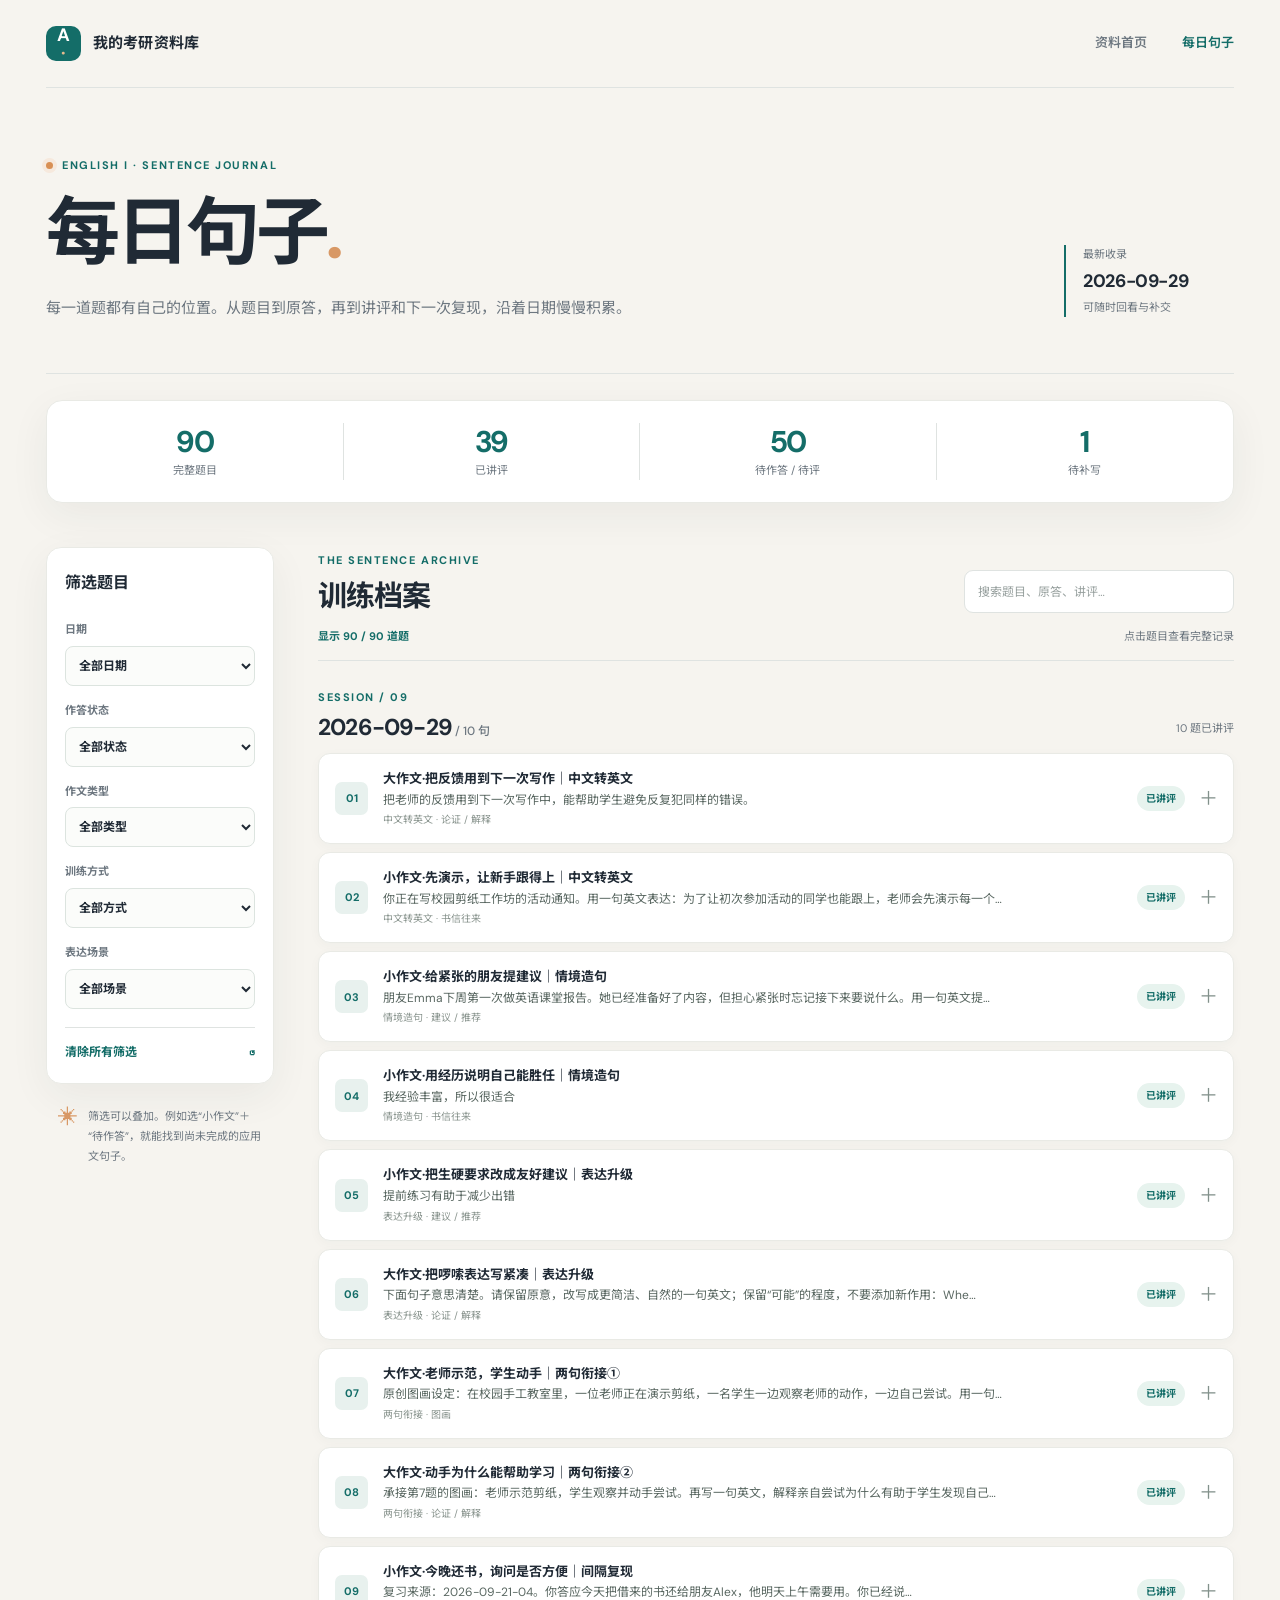
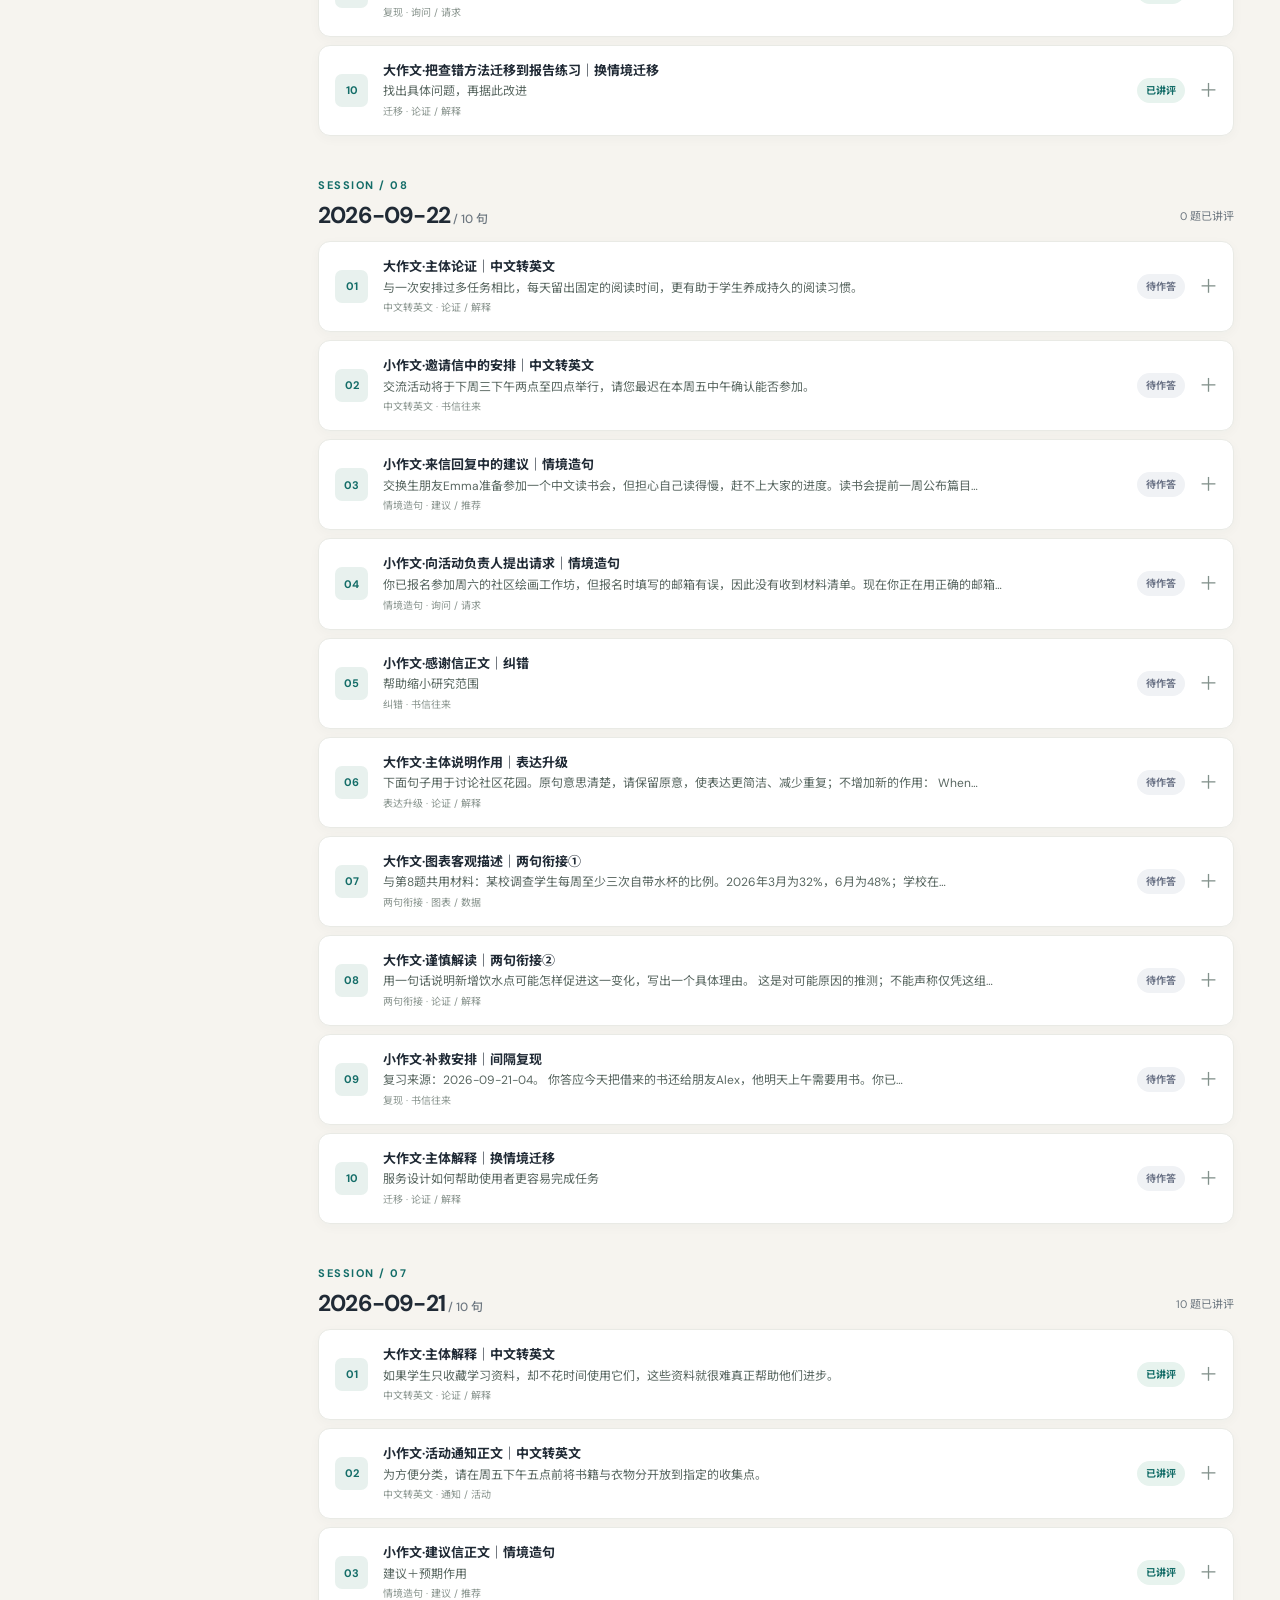
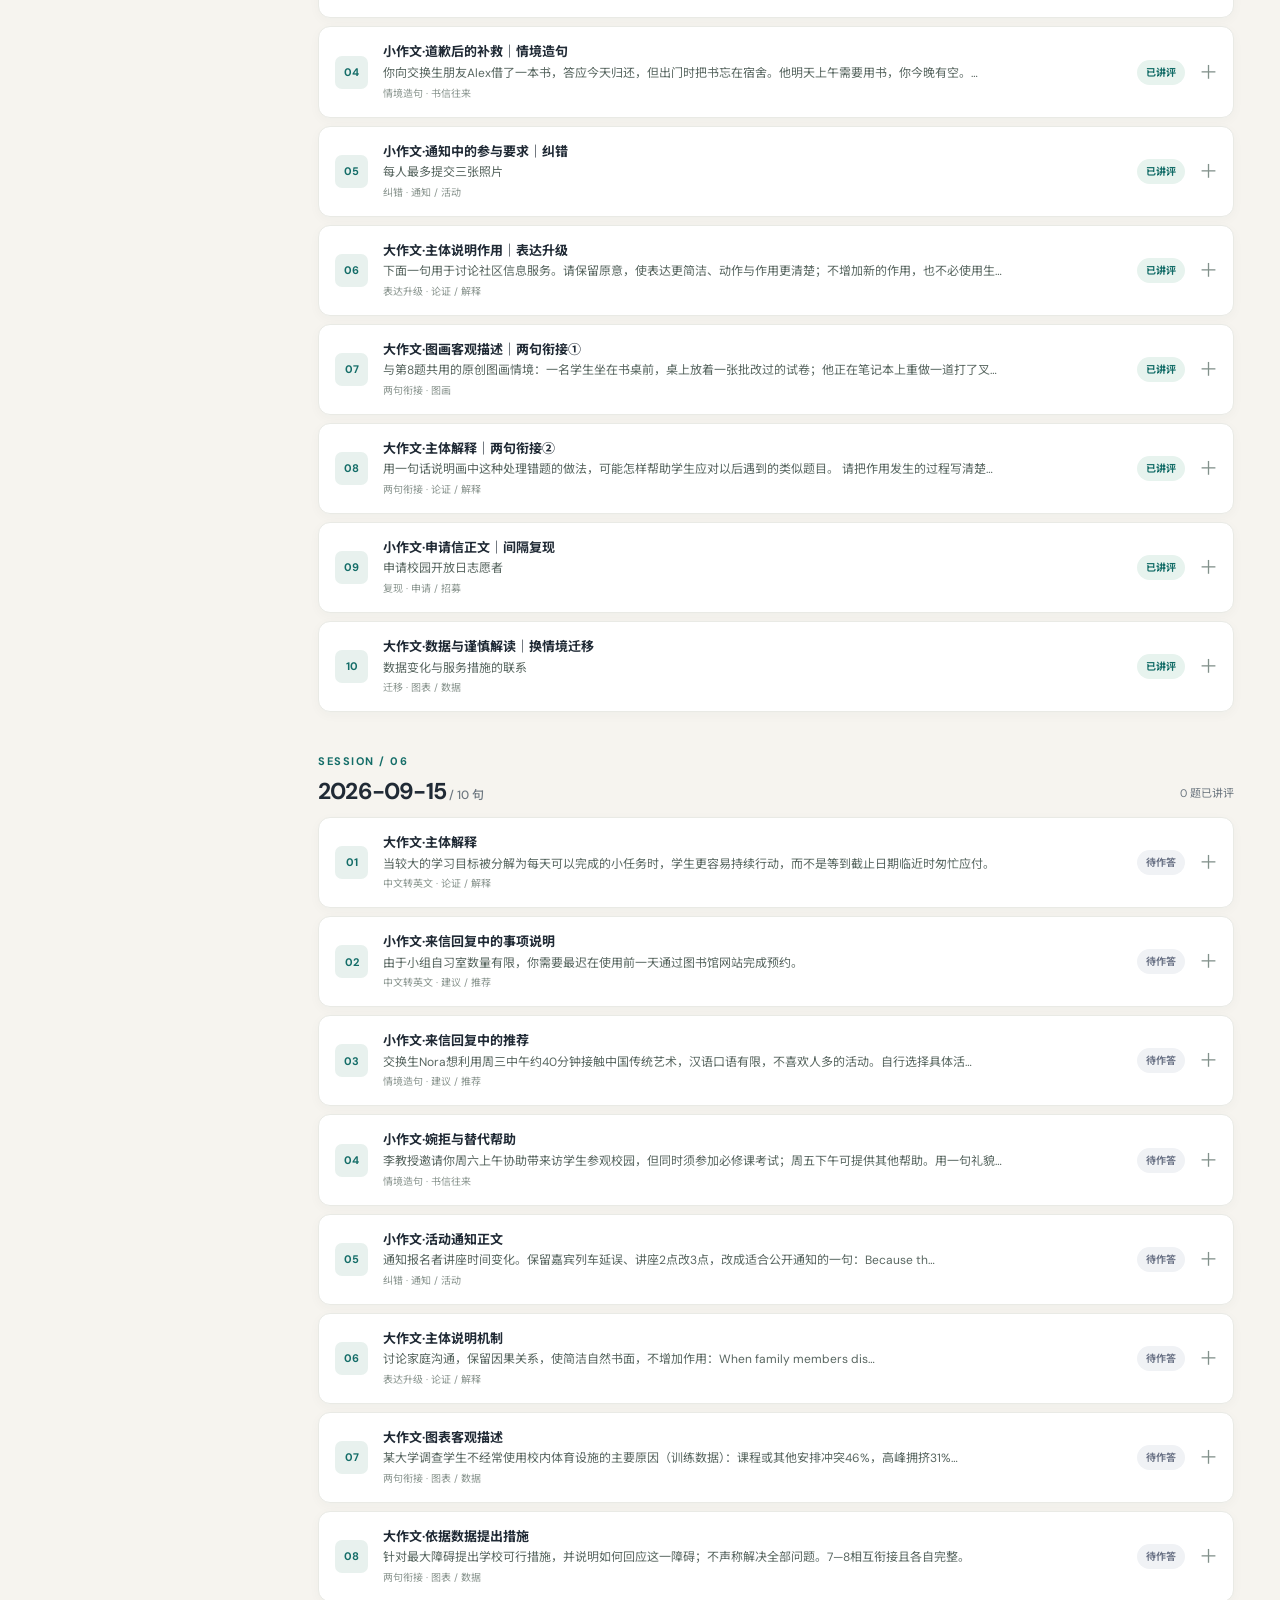
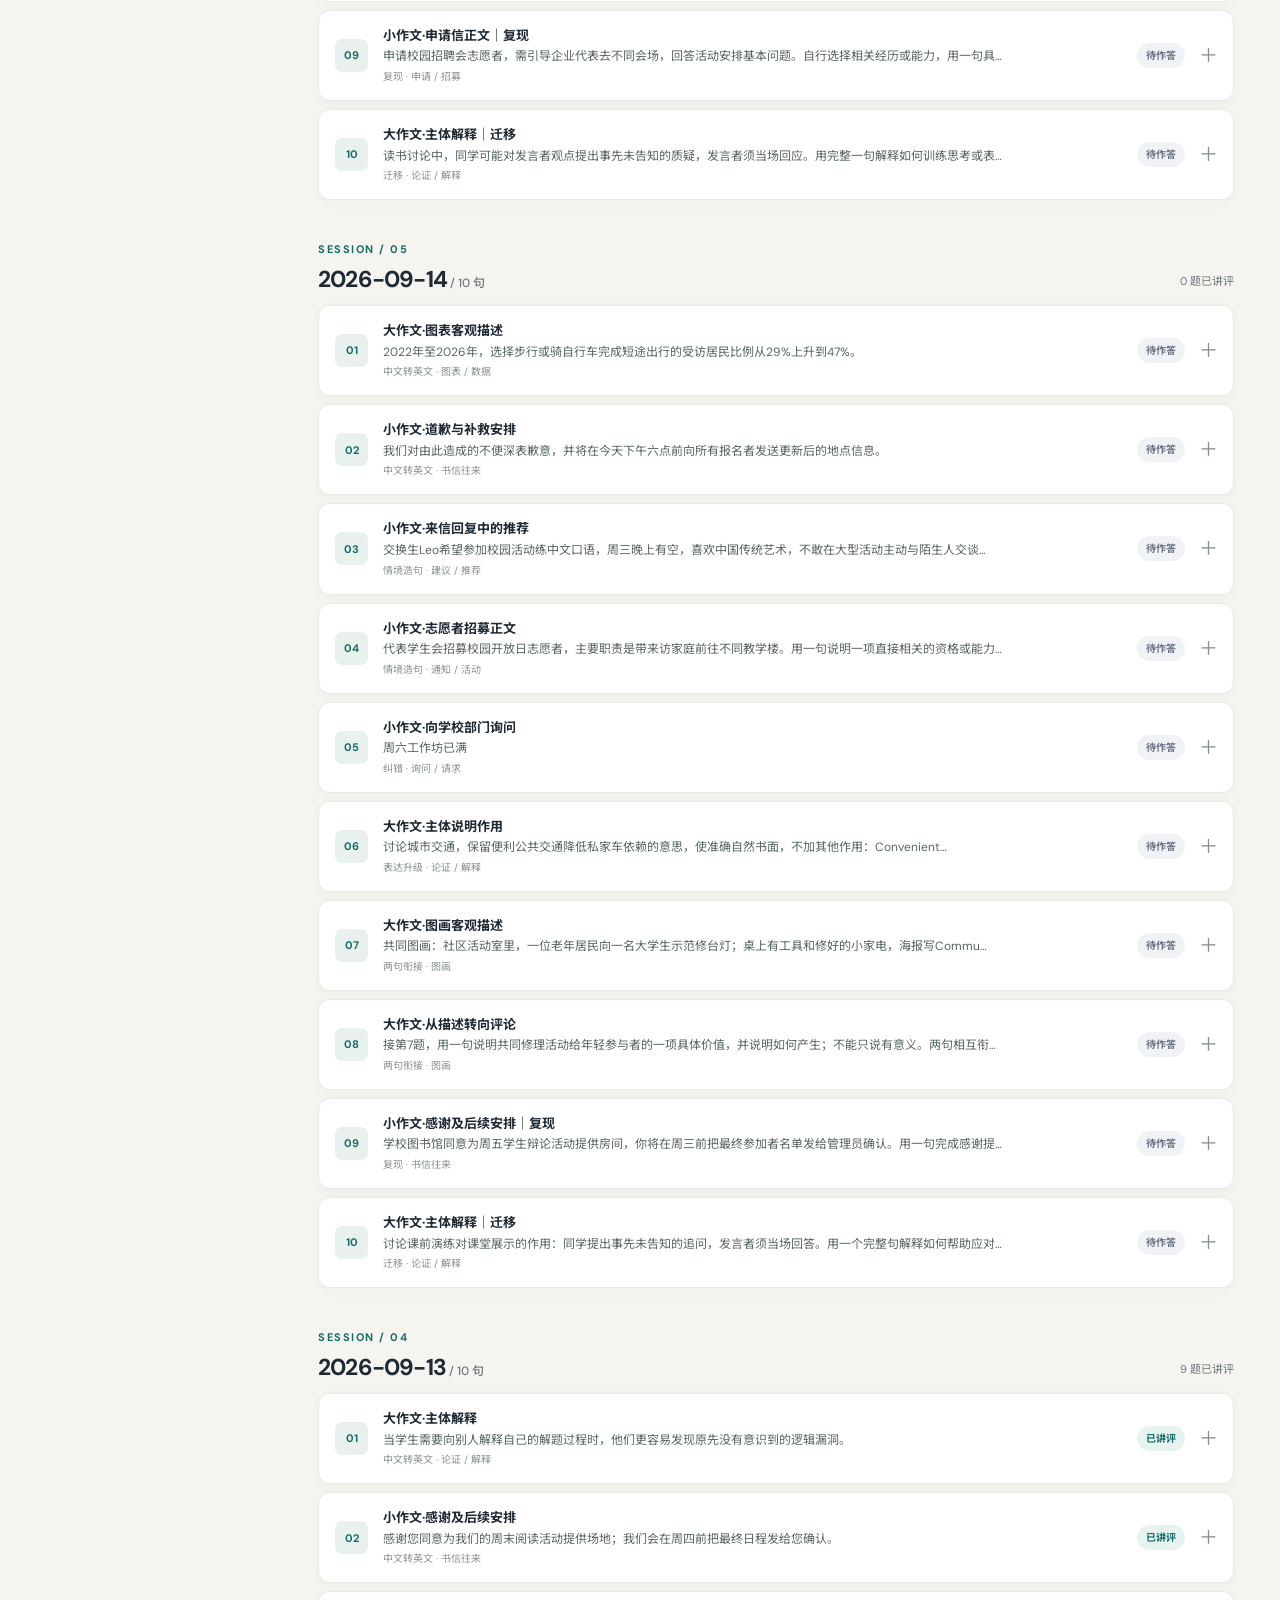
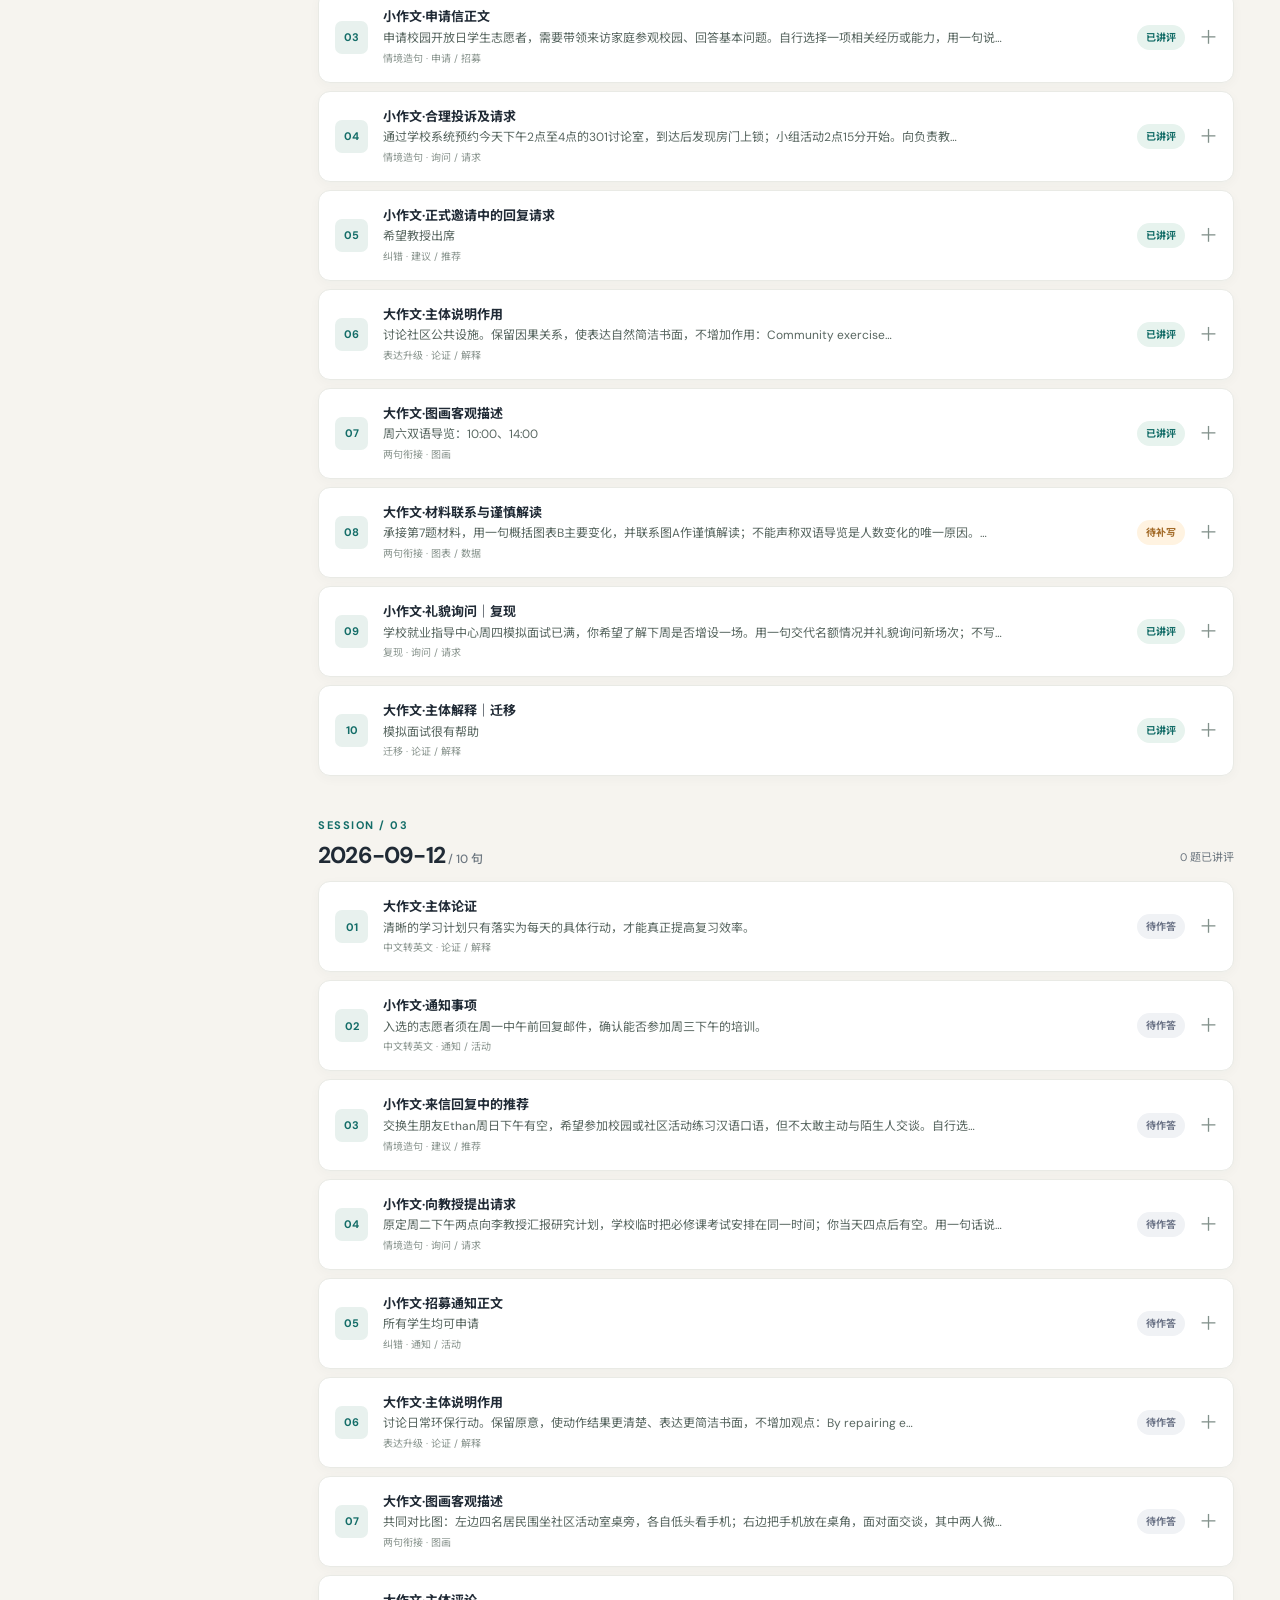
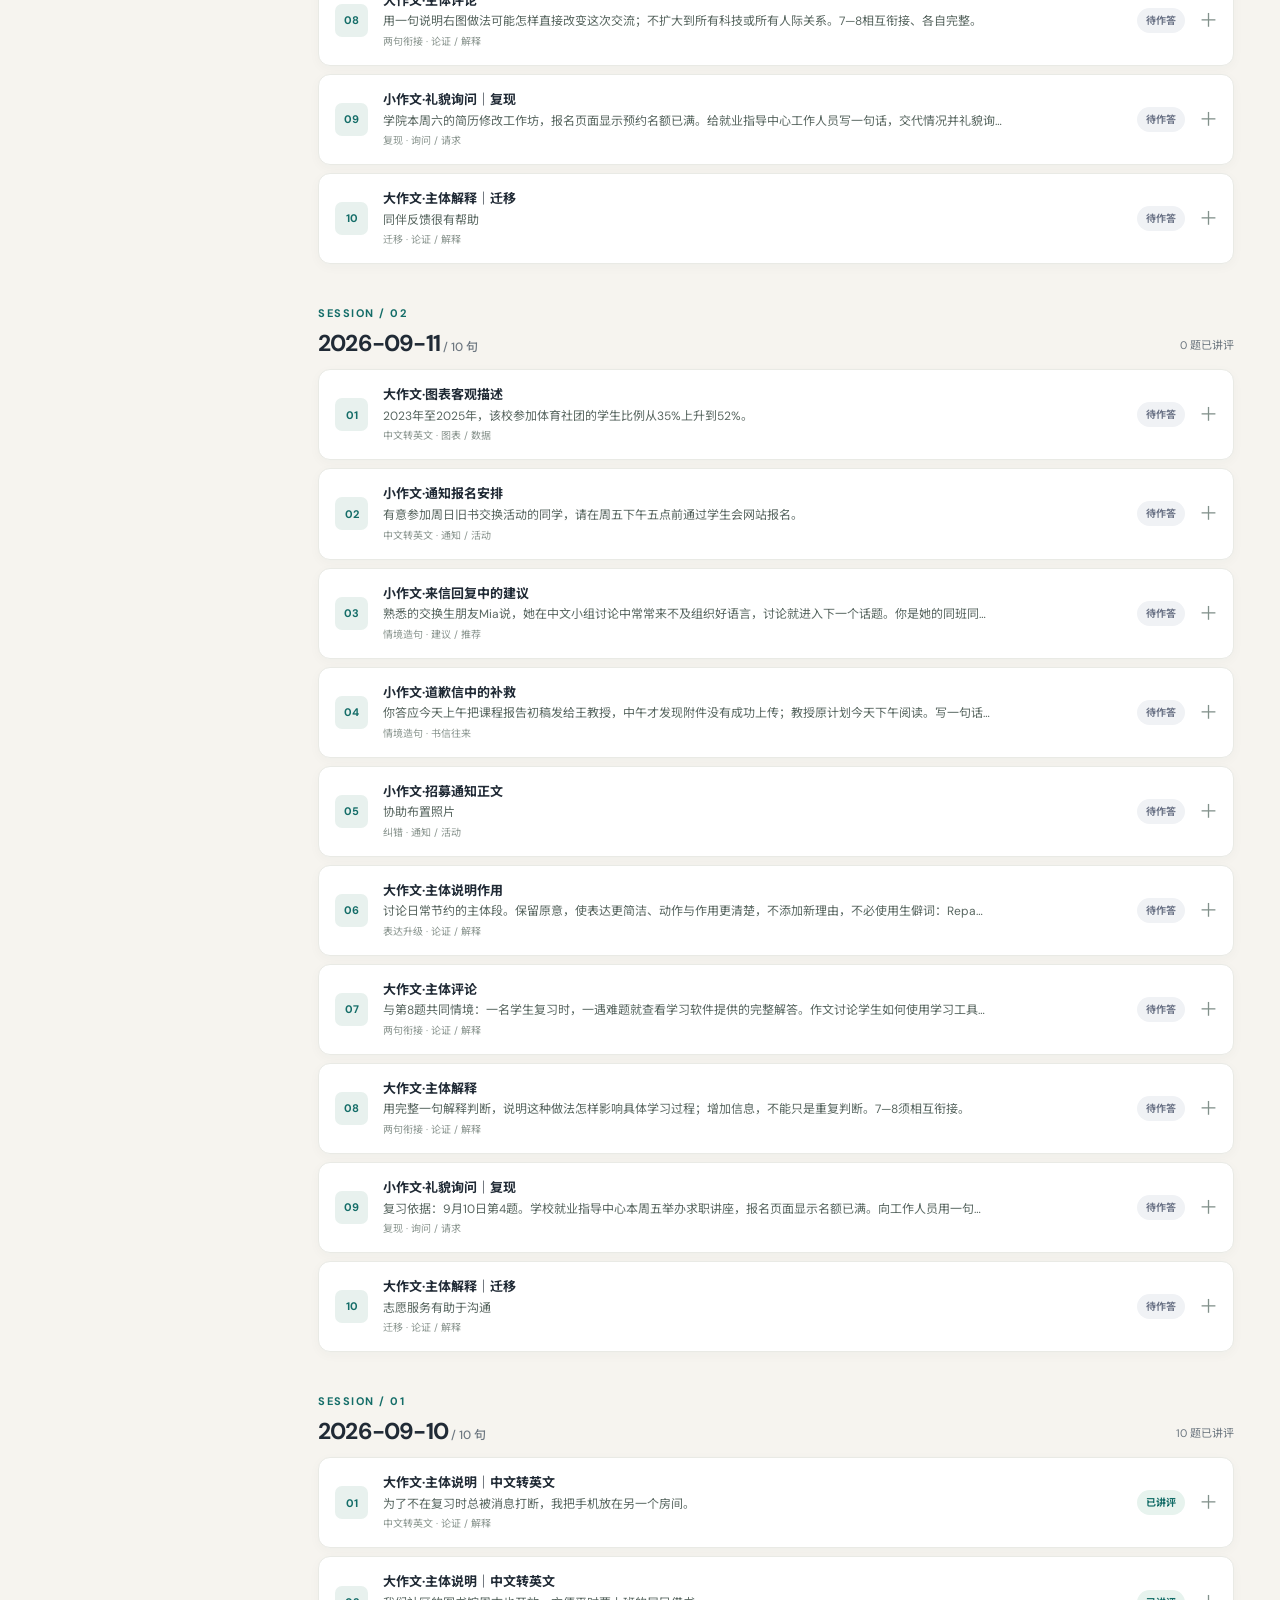
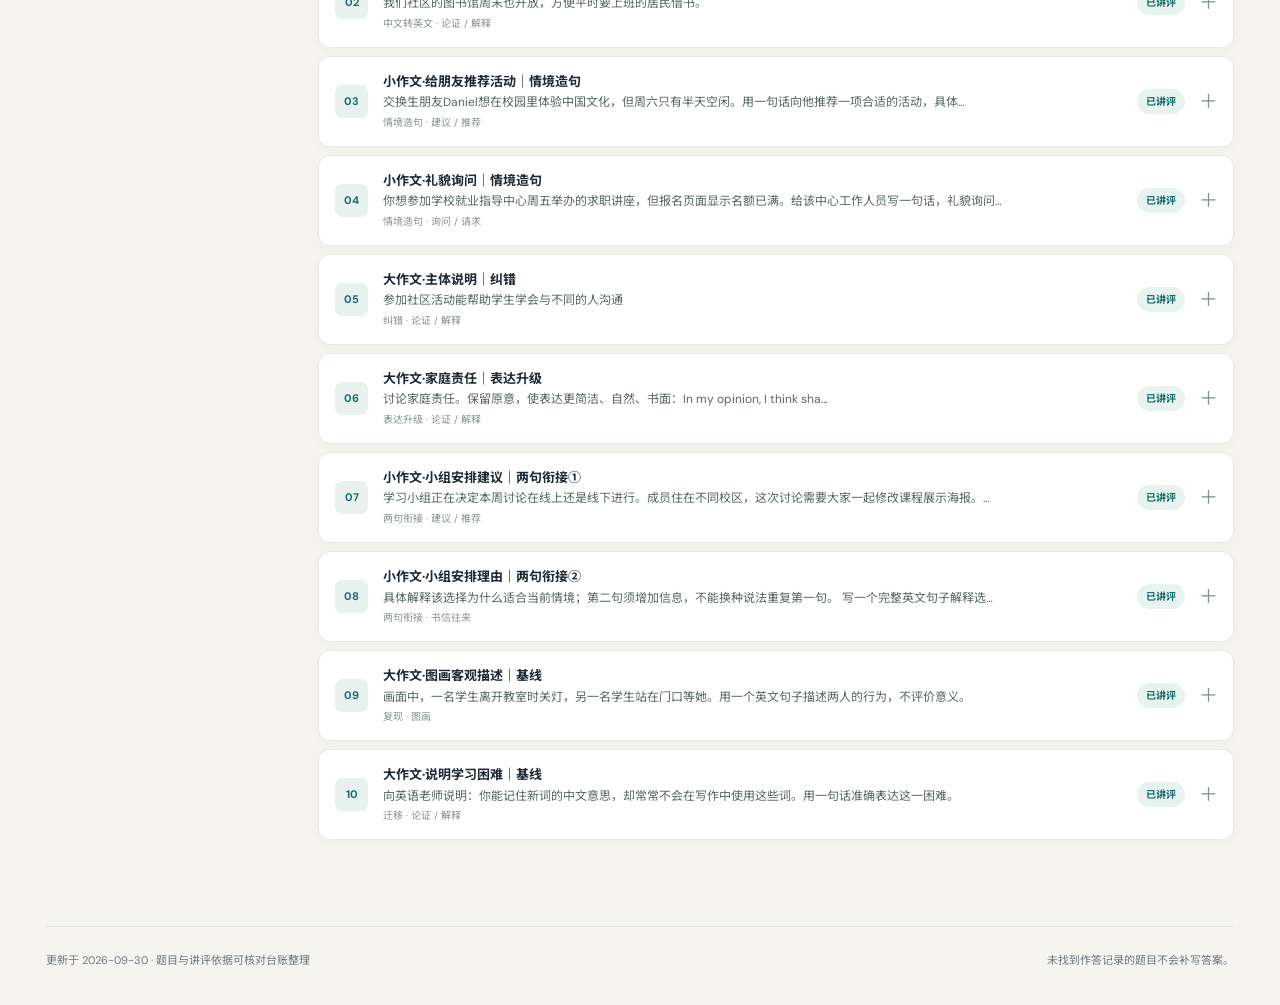
==== commit 160e3c36: "Sync September 29 sentence answers and September 30 rewrites" ====
--- a/daily-sentences/index.html
+++ b/daily-sentences/index.html
@@ -18,11 +18,11 @@
   <main>
     <header class="archive-hero">
       <div class="archive-heading"><span class="overline"><span class="signal"></span> ENGLISH I · SENTENCE JOURNAL</span><h1>每日句子<span class="title-dot">.</span></h1><p>每一道题都有自己的位置。从题目到原答，再到讲评和下一次复现，沿着日期慢慢积累。</p></div>
-      <div class="archive-hero-note"><span>最新收录</span><strong>2026-09-22</strong><span>可随时回看与补交</span></div>
+      <div class="archive-hero-note"><span>最新收录</span><strong>2026-09-29</strong><span>可随时回看与补交</span></div>
     </header>
     <section class="progress-strip" aria-label="训练概览">
-      <div><strong>80</strong><span>完整题目</span></div>
-      <div><strong>29</strong><span>已讲评</span></div>
+      <div><strong>90</strong><span>完整题目</span></div>
+      <div><strong>39</strong><span>已讲评</span></div>
       <div><strong>50</strong><span>待作答 / 待评</span></div>
       <div><strong>1</strong><span>待补写</span></div>
     </section>
@@ -31,7 +31,7 @@
         <details class="filter-drawer" open>
           <summary><span>筛选题目</span><span aria-hidden="true">⌄</span></summary>
           <div class="filter-fields">
-            <label>日期<select id="date-filter"><option value="">全部日期</option><option value="2026-09-22">2026-09-22</option><option value="2026-09-21">2026-09-21</option><option value="2026-09-15">2026-09-15</option><option value="2026-09-14">2026-09-14</option><option value="2026-09-13">2026-09-13</option><option value="2026-09-12">2026-09-12</option><option value="2026-09-11">2026-09-11</option><option value="2026-09-10">2026-09-10</option></select></label>
+            <label>日期<select id="date-filter"><option value="">全部日期</option><option value="2026-09-29">2026-09-29</option><option value="2026-09-22">2026-09-22</option><option value="2026-09-21">2026-09-21</option><option value="2026-09-15">2026-09-15</option><option value="2026-09-14">2026-09-14</option><option value="2026-09-13">2026-09-13</option><option value="2026-09-12">2026-09-12</option><option value="2026-09-11">2026-09-11</option><option value="2026-09-10">2026-09-10</option></select></label>
             <label>作答状态<select id="state-filter"><option value="">全部状态</option><option value="pending">待作答</option><option value="submitted">待讲评</option><option value="blocked">待补写</option><option value="reviewed">已讲评</option></select></label>
             <label>作文类型<select id="genre-filter"><option value="">全部类型</option><option value="small">小作文</option><option value="large">大作文</option></select></label>
             <label>训练方式<select id="mode-filter"><option value="">全部方式</option><option value="translate">中文转英文</option><option value="compose">情境造句</option><option value="correct">纠错</option><option value="upgrade">表达升级</option><option value="connect">两句衔接</option><option value="recall">复现</option><option value="transfer">迁移</option></select></label>
@@ -43,9 +43,139 @@
       </aside>
       <div class="archive-content">
         <div class="content-toolbar"><div><span class="overline">THE SENTENCE ARCHIVE</span><h2>训练档案</h2></div><div class="search-wrap"><label class="sr-only" for="search">搜索题目、原答与讲评</label><input id="search" type="search" placeholder="搜索题目、原答、讲评…" autocomplete="off"></div></div>
-        <div class="results-row"><span id="result-count" role="status" aria-live="polite">显示 80 道题</span><span>点击题目查看完整记录</span></div>
-        <div id="archive"><section class="day-section" data-day="2026-09-22"><div class="date-heading"><div><span class="overline">SESSION / 08</span><h2>2026-09-22<small> / 10 句</small></h2></div><span>0 题已讲评</span></div><div class="question-list">
-      <details class="question" id="q-2026-09-22-01" data-date="2026-09-22" data-state="pending" data-genre="large" data-mode="translate" data-scene="argument" data-search="2026-09-22-01 大作文·主体论证｜中文转英文 用一句英文表达：“与一次安排过多任务相比，每天留出固定的阅读时间，更有助于学生养成持久的阅读习惯。” ">
+        <div class="results-row"><span id="result-count" role="status" aria-live="polite">显示 90 道题</span><span>点击题目查看完整记录</span></div>
+        <div id="archive"><section class="day-section" data-day="2026-09-29"><div class="date-heading"><div><span class="overline">SESSION / 09</span><h2>2026-09-29<small> / 10 句</small></h2></div><span>10 题已讲评</span></div><div class="question-list">
+      <details class="question" id="q-2026-09-29-01" data-date="2026-09-29" data-state="reviewed" data-genre="large" data-mode="translate" data-scene="argument" data-search="2026-09-29-01 大作文·把反馈用到下一次写作｜中文转英文 用一个完整英文句子表达：把老师的反馈用到下一次写作中，能帮助学生避免反复犯同样的错误。 when applying feedback from the teacher to the next writing, students are able to avoid same mistakes. 意思基本到位；when applying的逻辑主语是students，结构正确；apply feedback to...和feedback不可数均用对。are able to不是语法错误。 same mistakes应为the same mistakes；the next writing表达下一篇作文不自然，改为their next piece of writing或their next writing task。 when applying feedback from the teacher to their next piece of writing, students are able to avoid the same mistakes. applying their teacher’s feedback to their next piece of writing can help students avoid making the same mistakes. 将运用反馈这一做法作为主语，直接形成做法—帮助学生—避免重复犯错。can help更贴近原题能帮助，avoid making强调不再犯错。原来的when applying结构也可保留。 apply feedback to...：将反馈用于后续任务；a piece of writing：一篇文字作品，不限考试作文；avoid doing something：避免做某事；the same mistakes：同样的错误。 已看示范，尚未验证独立掌握。 ">
+        <summary>
+          <span class="question-index">01</span>
+          <span class="question-main"><strong>大作文·把反馈用到下一次写作｜中文转英文</strong><span class="question-preview">把老师的反馈用到下一次写作中，能帮助学生避免反复犯同样的错误。</span><small>中文转英文 · 论证 / 解释</small></span>
+          <span class="state-pill reviewed">已讲评</span>
+          <span class="open-icon" aria-hidden="true">＋</span>
+        </summary>
+        <div class="question-detail">
+          <div class="prompt-block"><span class="content-label">题目 · 2026-09-29-01</span><p>用一个完整英文句子表达：把老师的反馈用到下一次写作中，能帮助学生避免反复犯同样的错误。</p></div>
+          <p class="waiting">进度：已提交英文／已讲评／尚未验证掌握。</p>
+          <div class="answer-block"><span class="content-label">你的原答</span><p class="english">When applying feedback from the teacher to the next writing, students are able to avoid same mistakes.</p></div><div class="feedback-block"><span class="content-label">讲评与修改</span><dl class="feedback-list"><div><dt>任务完成与可保留</dt><dd>意思基本到位；When applying的逻辑主语是students，结构正确；apply feedback to...和feedback不可数均用对。are able to不是语法错误。</dd></div><div><dt>必须纠错与自然度</dt><dd>same mistakes应为the same mistakes；the next writing表达下一篇作文不自然，改为their next piece of writing或their next writing task。</dd></div><div><dt>最小修改句</dt><dd>When applying feedback from the teacher to their next piece of writing, students are able to avoid the same mistakes.</dd></div><div><dt>自然表达示范</dt><dd>Applying their teacher’s feedback to their next piece of writing can help students avoid making the same mistakes.</dd></div><div><dt>构句说明</dt><dd>将运用反馈这一做法作为主语，直接形成做法—帮助学生—避免重复犯错。can help更贴近原题能帮助，avoid making强调不再犯错。原来的When applying结构也可保留。</dd></div><div><dt>重点语块</dt><dd>apply feedback to...：将反馈用于后续任务；a piece of writing：一篇文字作品，不限考试作文；avoid doing something：避免做某事；the same mistakes：同样的错误。</dd></div><div><dt>后续</dt><dd>已看示范，尚未验证独立掌握。</dd></div></dl></div>
+        </div>
+      </details>
+      <details class="question" id="q-2026-09-29-02" data-date="2026-09-29" data-state="reviewed" data-genre="small" data-mode="translate" data-scene="correspondence" data-search="2026-09-29-02 小作文·先演示，让新手跟得上｜中文转英文 你正在写校园剪纸工作坊的活动通知。用一句英文表达：为了让初次参加活动的同学也能跟上，老师会先演示每一个步骤。 in order to let students who participate the activity at their first time keep up with the others, the teacher will demonstrate each step first. 已表达目的、首次参加者及老师演示每步；in order to、关系从句、demonstrate each step及主句结构均可用。 participate the activity应为participate in the activity；at their first time应为for the first time。 in order to let students who participate in the activity for the first time keep up with the others, the teacher will demonstrate each step first. the teacher will demonstrate each step first so that first-time participants can follow along. 通知正文可把老师将做什么放在主句，目的随后说明。let倾向于允许或让某事发生，此处help更直接表达帮助；原句let并非绝对错误。keep up with the others是跟上其他人的进度，语义合理；follow along突出跟着演示理解或操作，更贴近题面。 participate in an activity：参加活动；for the first time：第一次做某事；first-time participants：首次参加者，不等于必然没有相关技能；follow along：跟着演示或讲解理解、操作。 已看示范，尚未验证独立掌握。 ">
+        <summary>
+          <span class="question-index">02</span>
+          <span class="question-main"><strong>小作文·先演示，让新手跟得上｜中文转英文</strong><span class="question-preview">你正在写校园剪纸工作坊的活动通知。用一句英文表达：为了让初次参加活动的同学也能跟上，老师会先演示每一个…</span><small>中文转英文 · 书信往来</small></span>
+          <span class="state-pill reviewed">已讲评</span>
+          <span class="open-icon" aria-hidden="true">＋</span>
+        </summary>
+        <div class="question-detail">
+          <div class="prompt-block"><span class="content-label">题目 · 2026-09-29-02</span><p>你正在写校园剪纸工作坊的活动通知。用一句英文表达：为了让初次参加活动的同学也能跟上，老师会先演示每一个步骤。</p></div>
+          <p class="waiting">进度：已提交英文／已讲评／尚未验证掌握。</p>
+          <div class="answer-block"><span class="content-label">你的原答</span><p class="english">In order to let students who participate the activity at their first time keep up with the others, the teacher will demonstrate each step first.</p></div><div class="feedback-block"><span class="content-label">讲评与修改</span><dl class="feedback-list"><div><dt>任务完成与可保留</dt><dd>已表达目的、首次参加者及老师演示每步；In order to、关系从句、demonstrate each step及主句结构均可用。</dd></div><div><dt>必须纠错</dt><dd>participate the activity应为participate in the activity；at their first time应为for the first time。</dd></div><div><dt>最小修改句</dt><dd>In order to let students who participate in the activity for the first time keep up with the others, the teacher will demonstrate each step first.</dd></div><div><dt>可选自然表达</dt><dd>The teacher will demonstrate each step first so that first-time participants can follow along.</dd></div><div><dt>构句与词义选择</dt><dd>通知正文可把老师将做什么放在主句，目的随后说明。let倾向于允许或让某事发生，此处help更直接表达帮助；原句let并非绝对错误。keep up with the others是跟上其他人的进度，语义合理；follow along突出跟着演示理解或操作，更贴近题面。</dd></div><div><dt>重点语块</dt><dd>participate in an activity：参加活动；for the first time：第一次做某事；first-time participants：首次参加者，不等于必然没有相关技能；follow along：跟着演示或讲解理解、操作。</dd></div><div><dt>后续</dt><dd>已看示范，尚未验证独立掌握。</dd></div></dl></div>
+        </div>
+      </details>
+      <details class="question" id="q-2026-09-29-03" data-date="2026-09-29" data-state="reviewed" data-genre="small" data-mode="compose" data-scene="advice" data-search="2026-09-29-03 小作文·给紧张的朋友提建议｜情境造句 朋友emma下周第一次做英语课堂报告。她已经准备好了内容，但担心紧张时忘记接下来要说什么。用一句英文提出一项她能实际执行的准备建议，并说明它怎样帮助她。不写开头或结尾，也不要只说“多练习”。 rehearse aloud and record yourself to identify problems with your delivery, thereby allowing you to avoid slips and speak more confidently. 句子完整，语法和主要搭配自然；已提出具体的排练录音方法，并解释作用，可以保留。对朋友担心忘记下一步内容的回应还能更精确，不判为完全偏题。 rehearse aloud：出声排练；record yourself：录下自己的表现；problems with your delivery：口头呈现方面的问题，如语速、停顿、语调；slips可指小失误。thereby allowing...结构可接受，稍偏书面，非必须删除。祈使句用于此处友好建议不必然强硬。 无明确必须纠正的语法错误，不为润色强造错误。 delivery和avoid slips范围较广，未直接点明担心忘记内容顺序。可以保留排练录音的思路，把预期作用聚焦于熟悉要点顺序，或检查哪些衔接处容易卡住；这是任务针对性优化，不是语法纠错。 原句可以保留，无需为凑修改版本而重写。 本批不要求重写；后续可在类似任务中验证针对性，尚未验证迁移掌握。 ">
+        <summary>
+          <span class="question-index">03</span>
+          <span class="question-main"><strong>小作文·给紧张的朋友提建议｜情境造句</strong><span class="question-preview">朋友Emma下周第一次做英语课堂报告。她已经准备好了内容，但担心紧张时忘记接下来要说什么。用一句英文提…</span><small>情境造句 · 建议 / 推荐</small></span>
+          <span class="state-pill reviewed">已讲评</span>
+          <span class="open-icon" aria-hidden="true">＋</span>
+        </summary>
+        <div class="question-detail">
+          <div class="prompt-block"><span class="content-label">题目 · 2026-09-29-03</span><p>朋友Emma下周第一次做英语课堂报告。她已经准备好了内容，但担心紧张时忘记接下来要说什么。用一句英文提出一项她能实际执行的准备建议，并说明它怎样帮助她。不写开头或结尾，也不要只说“多练习”。</p></div>
+          <p class="waiting">进度：已提交英文／已讲评／尚未验证掌握。</p>
+          <div class="answer-block"><span class="content-label">你的原答</span><p class="english">Rehearse aloud and record yourself to identify problems with your delivery, thereby allowing you to avoid slips and speak more confidently.</p></div><div class="feedback-block"><span class="content-label">讲评与修改</span><dl class="feedback-list"><div><dt>任务完成与判断</dt><dd>句子完整，语法和主要搭配自然；已提出具体的排练录音方法，并解释作用，可以保留。对朋友担心忘记下一步内容的回应还能更精确，不判为完全偏题。</dd></div><div><dt>可保留与表达解释</dt><dd>rehearse aloud：出声排练；record yourself：录下自己的表现；problems with your delivery：口头呈现方面的问题，如语速、停顿、语调；slips可指小失误。thereby allowing...结构可接受，稍偏书面，非必须删除。祈使句用于此处友好建议不必然强硬。</dd></div><div><dt>必须纠错</dt><dd>无明确必须纠正的语法错误，不为润色强造错误。</dd></div><div><dt>内容针对性</dt><dd>delivery和avoid slips范围较广，未直接点明担心忘记内容顺序。可以保留排练录音的思路，把预期作用聚焦于熟悉要点顺序，或检查哪些衔接处容易卡住；这是任务针对性优化，不是语法纠错。</dd></div><div><dt>最小修改句</dt><dd>原句可以保留，无需为凑修改版本而重写。</dd></div><div><dt>后续</dt><dd>本批不要求重写；后续可在类似任务中验证针对性，尚未验证迁移掌握。</dd></div></dl></div>
+        </div>
+      </details>
+      <details class="question" id="q-2026-09-29-04" data-date="2026-09-29" data-state="reviewed" data-genre="small" data-mode="compose" data-scene="correspondence" data-search="2026-09-29-04 小作文·用经历说明自己能胜任｜情境造句 你申请担任校园博物馆的志愿讲解员，职责是介绍展品并回答访客的问题。自行设定一项相关经历，用一句英文说明这项经历为什么有助于你完成工作。本题是模拟申请，可以设定合理经历；不要只写“我经验丰富，所以很适合”。 i volunteered to be the speaker at the community museum, where i gain a host of  experience, so i think i am suitable for this job. 给出了博物馆相关经历，但a host of experience到suitable之间缺少获得何种能力以及它怎样支持岗位职责，尚未充分完成解释适配性的任务。 叙述这段过去经历时gain应为gained；a host of通常修饰大量可数对象，a host of experience在这里搭配不自然；experience表示工作经验时不可数，gained experience可用，但还需具体化。 若实际指曾担任志愿讲解员，用volunteered as a guide；volunteered to be本身语法正确，侧重主动提出担任，不等于已实际完成工作。若speaker是某场活动的发言人，则可保留，但需明确活动。where引导从句、so i think均不应单独判错。 where i gained experience可以修复局部时态搭配；仍需用户补足经历到能力的联系，因此暂不给完整成品替代独立修改。 保留社区博物馆这一经历，先说清具体做过什么、练出了哪项能力、能支持介绍展品或回答访客问题中的哪项任务，再组织一句英文。经历为模拟设定，不视为真实履历。 在社区博物馆，我曾____，这让我学会____，因此能____。英文可自行组织，也可尝试my experience of ... has helped me develop ..., which would enable me to ...。 已给支架／待重写；这仍是第4题，不增加第11题。 my experience of being a volunteer at the community museum has helped me develop skills related to explain exhibitions, which would enable me to answer visitors’ questions fluently. 已写出经历培养相关能力、能力支持回答访客问题，补足初稿的联系；这是使用支架后的改稿，不记作独立迁移通过。 related to explain应为related to explaining；这里to是介词。the ability to explain中的to则是不定式标记，后接原形。 exhibit是单件展品，exhibition是整场展览。若表达讲解展品，应选explain exhibits；不能笼统宣称explain exhibitions总是语法错误。 fluently可表示语言流畅，本身正确；本题没有外语流利度要求，clearly或effectively更直接说明讲解与答疑的效果。my experience of being a volunteer正确，as a volunteer更简洁。 my experience as a volunteer at the community museum has helped me develop communication skills, which would enable me to explain exhibits clearly and answer visitors’ questions effectively. 保留用户经历—能力—岗位任务框架；用communication skills概括讲解交流能力，再用具体任务说明，不添加新的过往经历。 本轮不强求继续整句重写；可继续第5—6题。related to doing与ability to do待后续复现，本题未验证独立掌握。">
+        <summary>
+          <span class="question-index">04</span>
+          <span class="question-main"><strong>小作文·用经历说明自己能胜任｜情境造句</strong><span class="question-preview">我经验丰富，所以很适合</span><small>情境造句 · 书信往来</small></span>
+          <span class="state-pill reviewed">已讲评</span>
+          <span class="open-icon" aria-hidden="true">＋</span>
+        </summary>
+        <div class="question-detail">
+          <div class="prompt-block"><span class="content-label">题目 · 2026-09-29-04</span><p>你申请担任校园博物馆的志愿讲解员，职责是介绍展品并回答访客的问题。自行设定一项相关经历，用一句英文说明这项经历为什么有助于你完成工作。本题是模拟申请，可以设定合理经历；不要只写“我经验丰富，所以很适合”。</p></div>
+          <p class="waiting">进度：已提交英文／已讲评／提示后已重写／结构联系已补足／搭配待复现／尚未验证独立迁移。</p>
+          <div class="answer-block"><span class="content-label">你的原答</span><p class="english">I volunteered to be the speaker at the community museum, where I gain a host of  experience, so I think I am suitable for this job.</p></div><div class="feedback-block"><span class="content-label">讲评与修改</span><dl class="feedback-list"><div><dt>任务完成与判断</dt><dd>给出了博物馆相关经历，但a host of experience到suitable之间缺少获得何种能力以及它怎样支持岗位职责，尚未充分完成解释适配性的任务。</dd></div><div><dt>必须纠错与搭配</dt><dd>叙述这段过去经历时gain应为gained；a host of通常修饰大量可数对象，a host of experience在这里搭配不自然；experience表示工作经验时不可数，gained experience可用，但还需具体化。</dd></div><div><dt>词义与保留条件</dt><dd>若实际指曾担任志愿讲解员，用volunteered as a guide；volunteered to be本身语法正确，侧重主动提出担任，不等于已实际完成工作。若speaker是某场活动的发言人，则可保留，但需明确活动。where引导从句、so I think均不应单独判错。</dd></div><div><dt>最小局部修改</dt><dd>where I gained experience可以修复局部时态搭配；仍需用户补足经历到能力的联系，因此暂不给完整成品替代独立修改。</dd></div><div><dt>自主修改提示</dt><dd>保留社区博物馆这一经历，先说清具体做过什么、练出了哪项能力、能支持介绍展品或回答访客问题中的哪项任务，再组织一句英文。经历为模拟设定，不视为真实履历。</dd></div><div><dt>支架</dt><dd>在社区博物馆，我曾____，这让我学会____，因此能____。英文可自行组织，也可尝试My experience of ... has helped me develop ..., which would enable me to ...。</dd></div><div><dt>后续</dt><dd>已给支架／待重写；这仍是第4题，不增加第11题。</dd></div></dl></div><div class="answer-block"><span class="content-label">用户改稿1（2026-09-29 19:19，北京时间；提示后重写）</span><p class="english">My experience of being a volunteer at the community museum has helped me develop skills related to explain exhibitions, which would enable me to answer visitors’ questions fluently.</p></div><div class="feedback-block"><span class="content-label">改稿讲评</span><dl class="feedback-list"><div><dt>进步与任务完成</dt><dd>已写出经历培养相关能力、能力支持回答访客问题，补足初稿的联系；这是使用支架后的改稿，不记作独立迁移通过。</dd></div><div><dt>必须纠错</dt><dd>related to explain应为related to explaining；这里to是介词。the ability to explain中的to则是不定式标记，后接原形。</dd></div><div><dt>词义选择</dt><dd>exhibit是单件展品，exhibition是整场展览。若表达讲解展品，应选explain exhibits；不能笼统宣称explain exhibitions总是语法错误。</dd></div><div><dt>语气与保留</dt><dd>fluently可表示语言流畅，本身正确；本题没有外语流利度要求，clearly或effectively更直接说明讲解与答疑的效果。My experience of being a volunteer正确，as a volunteer更简洁。</dd></div><div><dt>自然表达示范</dt><dd>My experience as a volunteer at the community museum has helped me develop communication skills, which would enable me to explain exhibits clearly and answer visitors’ questions effectively.</dd></div><div><dt>改写说明</dt><dd>保留用户经历—能力—岗位任务框架；用communication skills概括讲解交流能力，再用具体任务说明，不添加新的过往经历。</dd></div><div><dt>后续状态</dt><dd>本轮不强求继续整句重写；可继续第5—6题。related to doing与ability to do待后续复现，本题未验证独立掌握。</dd></div></dl></div>
+        </div>
+      </details>
+      <details class="question" id="q-2026-09-29-05" data-date="2026-09-29" data-state="reviewed" data-genre="small" data-mode="upgrade" data-scene="advice" data-search="2026-09-29-05 小作文·把生硬要求改成友好建议｜表达升级 下面这句准备写给即将做报告的朋友，语法基本成立，但语气过强，对效果的承诺也过满：you must practise your presentation repeatedly to eliminate all mistakes. 保留“提前练习有助于减少出错”的意思，改写成一句语气友好、效果表述适度的建议。不需要添加新的准备方法。 rehearse repeatedly, which can help you avoid verbal mistakes. 用can help弱化效果承诺，删去must和eliminate all，方向正确。祈使句给朋友建议不必然强硬；rehearse可在语境明确时省略宾语。 verbal mistakes不算语法错误，但范围较宽；本题写mistakes即可。建议补your presentation和beforehand使动作对象及提前准备更清楚。which可承接前面整件事，不能错误地教成只能指名词；此处直接写建议＋目的更紧凑自然，不作一概判错。 you could rehearse your presentation beforehand to reduce the risk of mistakes. could明确友好建议；reduce the risk of mistakes表述减少出错风险，不保证消除所有错误；只调整原有排练方法，没有添加录音等新方法。 已看示范；不要求本轮重写，建议力度与适度效果待复现。 ">
+        <summary>
+          <span class="question-index">05</span>
+          <span class="question-main"><strong>小作文·把生硬要求改成友好建议｜表达升级</strong><span class="question-preview">提前练习有助于减少出错</span><small>表达升级 · 建议 / 推荐</small></span>
+          <span class="state-pill reviewed">已讲评</span>
+          <span class="open-icon" aria-hidden="true">＋</span>
+        </summary>
+        <div class="question-detail">
+          <div class="prompt-block"><span class="content-label">题目 · 2026-09-29-05</span><p>下面这句准备写给即将做报告的朋友，语法基本成立，但语气过强，对效果的承诺也过满：You must practise your presentation repeatedly to eliminate all mistakes. 保留“提前练习有助于减少出错”的意思，改写成一句语气友好、效果表述适度的建议。不需要添加新的准备方法。</p></div>
+          <p class="waiting">进度：已提交英文／已讲评／待复现／尚未验证掌握。</p>
+          <div class="answer-block"><span class="content-label">你的原答</span><p class="english">Rehearse repeatedly, which can help you avoid verbal mistakes.</p></div><div class="feedback-block"><span class="content-label">讲评与修改</span><dl class="feedback-list"><div><dt>任务与可保留</dt><dd>用can help弱化效果承诺，删去must和eliminate all，方向正确。祈使句给朋友建议不必然强硬；rehearse可在语境明确时省略宾语。</dd></div><div><dt>自然度与风格</dt><dd>verbal mistakes不算语法错误，但范围较宽；本题写mistakes即可。建议补your presentation和beforehand使动作对象及提前准备更清楚。which可承接前面整件事，不能错误地教成只能指名词；此处直接写建议＋目的更紧凑自然，不作一概判错。</dd></div><div><dt>建议示范</dt><dd>You could rehearse your presentation beforehand to reduce the risk of mistakes.</dd></div><div><dt>升级收益</dt><dd>could明确友好建议；reduce the risk of mistakes表述减少出错风险，不保证消除所有错误；只调整原有排练方法，没有添加录音等新方法。</dd></div><div><dt>后续</dt><dd>已看示范；不要求本轮重写，建议力度与适度效果待复现。</dd></div></dl></div>
+        </div>
+      </details>
+      <details class="question" id="q-2026-09-29-06" data-date="2026-09-29" data-state="reviewed" data-genre="large" data-mode="upgrade" data-scene="argument" data-search="2026-09-29-06 大作文·把啰嗦表达写紧凑｜表达升级 下面句子意思清楚。请保留原意，改写成更简洁、自然的一句英文；保留“可能”的程度，不要添加新作用：when students explain an idea to someone else, they may find that there are parts of the idea that they themselves do not understand clearly. when explaining an idea to others, students may find that there are some parts that they are unfamiliar with. 句子语法基本成立；when explaining逻辑主语为students；may保留了原题可能的程度。不能因句子较长或有关系从句就判语法错误。 be unfamiliar with表示对某事不熟悉，不等于已经接触但理解不清楚；原题要求后者。some parts也可进一步明确为parts of the idea。 explaining an idea to others may reveal gaps in students’ understanding of it. 把解释这一行为作主语，用reveal压缩find that there are；gaps in understanding指理解中的不足。may保留，并未增添新作用。 已看示范；unfamiliar与not fully understand的意思区分待换情境复现。 ">
+        <summary>
+          <span class="question-index">06</span>
+          <span class="question-main"><strong>大作文·把啰嗦表达写紧凑｜表达升级</strong><span class="question-preview">下面句子意思清楚。请保留原意，改写成更简洁、自然的一句英文；保留“可能”的程度，不要添加新作用：Whe…</span><small>表达升级 · 论证 / 解释</small></span>
+          <span class="state-pill reviewed">已讲评</span>
+          <span class="open-icon" aria-hidden="true">＋</span>
+        </summary>
+        <div class="question-detail">
+          <div class="prompt-block"><span class="content-label">题目 · 2026-09-29-06</span><p>下面句子意思清楚。请保留原意，改写成更简洁、自然的一句英文；保留“可能”的程度，不要添加新作用：When students explain an idea to someone else, they may find that there are parts of the idea that they themselves do not understand clearly.</p></div>
+          <p class="waiting">进度：已提交英文／已讲评／词义待复现／尚未验证掌握。</p>
+          <div class="answer-block"><span class="content-label">你的原答</span><p class="english">When explaining an idea to others, students may find that there are some parts that they are unfamiliar with.</p></div><div class="feedback-block"><span class="content-label">讲评与修改</span><dl class="feedback-list"><div><dt>语法与可保留</dt><dd>句子语法基本成立；When explaining逻辑主语为students；may保留了原题可能的程度。不能因句子较长或有关系从句就判语法错误。</dd></div><div><dt>必须修正的传意</dt><dd>be unfamiliar with表示对某事不熟悉，不等于已经接触但理解不清楚；原题要求后者。some parts也可进一步明确为parts of the idea。</dd></div><div><dt>自然升级示范</dt><dd>Explaining an idea to others may reveal gaps in students’ understanding of it.</dd></div><div><dt>构句说明</dt><dd>把解释这一行为作主语，用reveal压缩find that there are；gaps in understanding指理解中的不足。may保留，并未增添新作用。</dd></div><div><dt>后续</dt><dd>已看示范；unfamiliar与not fully understand的意思区分待换情境复现。</dd></div></dl></div>
+        </div>
+      </details>
+      <details class="question" id="q-2026-09-29-07" data-date="2026-09-29" data-state="reviewed" data-genre="large" data-mode="connect" data-scene="picture" data-search="2026-09-29-07 大作文·老师示范，学生动手｜两句衔接① 原创图画设定：在校园手工教室里，一位老师正在演示剪纸，一名学生一边观察老师的动作，一边自己尝试。用一句英文描述这两个相互关联的动作。自己决定把谁放在主句中；只写画面可见内容，暂不评论意义。 in the make-out room, a teacher is demonstrating paper-cutting, with a student observing her actions nearby. 老师放主句、学生动作放with＋名词＋现在分词，结构成立；observing her actions和paper-cutting不应一概判错。 make-out room不能表示手工教室，用a craft classroom或a craft room。 已经写到老师演示和学生观察，但漏了题干可见的学生亲自尝试；这是画面信息遗漏，不是要求穷尽无关细节。 in a craft classroom, a teacher is demonstrating paper cutting, with a student watching closely and trying it out. trying it out来自原题画面，不是教练编造；watching closely是对observing的自然调整。paper-cutting的连字符并非关键错误。 已看完整示范；场景用词与动作覆盖待复现。 ">
+        <summary>
+          <span class="question-index">07</span>
+          <span class="question-main"><strong>大作文·老师示范，学生动手｜两句衔接①</strong><span class="question-preview">原创图画设定：在校园手工教室里，一位老师正在演示剪纸，一名学生一边观察老师的动作，一边自己尝试。用一句…</span><small>两句衔接 · 图画</small></span>
+          <span class="state-pill reviewed">已讲评</span>
+          <span class="open-icon" aria-hidden="true">＋</span>
+        </summary>
+        <div class="question-detail">
+          <div class="prompt-block"><span class="content-label">题目 · 2026-09-29-07</span><p>原创图画设定：在校园手工教室里，一位老师正在演示剪纸，一名学生一边观察老师的动作，一边自己尝试。用一句英文描述这两个相互关联的动作。自己决定把谁放在主句中；只写画面可见内容，暂不评论意义。</p></div>
+          <p class="waiting">进度：已提交英文／已讲评／缺失动作已示范／待复现／尚未验证掌握。</p>
+          <div class="answer-block"><span class="content-label">你的原答</span><p class="english">In the make-out room, a teacher is demonstrating paper-cutting, with a student observing her actions nearby.</p></div><div class="feedback-block"><span class="content-label">讲评与修改</span><dl class="feedback-list"><div><dt>可保留</dt><dd>老师放主句、学生动作放with＋名词＋现在分词，结构成立；observing her actions和paper-cutting不应一概判错。</dd></div><div><dt>必须纠错</dt><dd>make-out room不能表示手工教室，用a craft classroom或a craft room。</dd></div><div><dt>任务信息</dt><dd>已经写到老师演示和学生观察，但漏了题干可见的学生亲自尝试；这是画面信息遗漏，不是要求穷尽无关细节。</dd></div><div><dt>保留结构的修改句</dt><dd>In a craft classroom, a teacher is demonstrating paper cutting, with a student watching closely and trying it out.</dd></div><div><dt>补充说明</dt><dd>trying it out来自原题画面，不是教练编造；watching closely是对observing的自然调整。paper-cutting的连字符并非关键错误。</dd></div><div><dt>后续</dt><dd>已看完整示范；场景用词与动作覆盖待复现。</dd></div></dl></div>
+        </div>
+      </details>
+      <details class="question" id="q-2026-09-29-08" data-date="2026-09-29" data-state="reviewed" data-genre="large" data-mode="connect" data-scene="argument" data-search="2026-09-29-08 大作文·动手为什么能帮助学习｜两句衔接② 承接第7题的图画：老师示范剪纸，学生观察并动手尝试。再写一句英文，解释亲自尝试为什么有助于学生发现自己尚未掌握的步骤。写出作用产生的过程，不只说“有助于学习”；让第7、8句读起来连贯，且每句本身完整。 by trying on themselves, students can identify the missing procedure, and become more familiar with the steps. by doing..., students can...是可用框架；试图表达亲自做→发现问题→逐渐熟悉步骤，思路已有基础。 try on通常指试穿，需要衣物等宾语，不能用trying on themselves表达亲自尝试；改trying it out或trying it for themselves。missing procedure是缺失的程序，不是学生尚未掌握的步骤；改the steps they have not yet mastered。 原句直接说能发现缺失步骤，仍需说明操作时会在哪些地方卡住，才知道哪一步没掌握。第7句必须出现学生动手，第8句的trying it out才有清楚承接。7单数学生→8复数泛指可以成立，不是硬性语法错；本示范保持同一学生以便指代。 by trying it out, the student can see where they get stuck and identify the steps they have not yet mastered. 动手操作→看见自己卡在哪里→定位尚未掌握的步骤。单数they/them回指性别未明的the student，不是主谓不一致。 try it for themselves强调亲自尝试；on their own常强调独立、没有别人帮助，本图有老师示范，不宜机械等同。原句and前逗号不是本轮主要问题。 已看示范；词义、搭配和描述到机制的承接待后续复现。 ">
+        <summary>
+          <span class="question-index">08</span>
+          <span class="question-main"><strong>大作文·动手为什么能帮助学习｜两句衔接②</strong><span class="question-preview">承接第7题的图画：老师示范剪纸，学生观察并动手尝试。再写一句英文，解释亲自尝试为什么有助于学生发现自己…</span><small>两句衔接 · 论证 / 解释</small></span>
+          <span class="state-pill reviewed">已讲评</span>
+          <span class="open-icon" aria-hidden="true">＋</span>
+        </summary>
+        <div class="question-detail">
+          <div class="prompt-block"><span class="content-label">题目 · 2026-09-29-08</span><p>承接第7题的图画：老师示范剪纸，学生观察并动手尝试。再写一句英文，解释亲自尝试为什么有助于学生发现自己尚未掌握的步骤。写出作用产生的过程，不只说“有助于学习”；让第7、8句读起来连贯，且每句本身完整。</p></div>
+          <p class="waiting">进度：已提交英文／已讲评／已给机制示范／待复现／尚未验证掌握。</p>
+          <div class="answer-block"><span class="content-label">你的原答</span><p class="english">By trying on themselves, students can identify the missing procedure, and become more familiar with the steps.</p></div><div class="feedback-block"><span class="content-label">讲评与修改</span><dl class="feedback-list"><div><dt>可保留</dt><dd>By doing..., students can...是可用框架；试图表达亲自做→发现问题→逐渐熟悉步骤，思路已有基础。</dd></div><div><dt>必须纠错与传意</dt><dd>try on通常指试穿，需要衣物等宾语，不能用trying on themselves表达亲自尝试；改trying it out或trying it for themselves。missing procedure是缺失的程序，不是学生尚未掌握的步骤；改the steps they have not yet mastered。</dd></div><div><dt>机制与衔接</dt><dd>原句直接说能发现缺失步骤，仍需说明操作时会在哪些地方卡住，才知道哪一步没掌握。第7句必须出现学生动手，第8句的trying it out才有清楚承接。7单数学生→8复数泛指可以成立，不是硬性语法错；本示范保持同一学生以便指代。</dd></div><div><dt>衔接示范</dt><dd>By trying it out, the student can see where they get stuck and identify the steps they have not yet mastered.</dd></div><div><dt>构句机制</dt><dd>动手操作→看见自己卡在哪里→定位尚未掌握的步骤。单数they/them回指性别未明的the student，不是主谓不一致。</dd></div><div><dt>使用边界</dt><dd>try it for themselves强调亲自尝试；on their own常强调独立、没有别人帮助，本图有老师示范，不宜机械等同。原句and前逗号不是本轮主要问题。</dd></div><div><dt>后续</dt><dd>已看示范；词义、搭配和描述到机制的承接待后续复现。</dd></div></dl></div>
+        </div>
+      </details>
+      <details class="question" id="q-2026-09-29-09" data-date="2026-09-29" data-state="reviewed" data-genre="small" data-mode="recall" data-scene="request" data-search="2026-09-29-09 小作文·今晚还书，询问是否方便｜间隔复现 复习来源：2026-09-21-04。你答应今天把借来的书还给朋友alex，他明天上午需要用。你已经说明情况并道歉，现在今晚有空送还。用一句英文提出今晚归还的安排，并询问对方是否方便。不要重复道歉或解释原因，也不要替对方确定时间。 i want to give the book back to you tonight if the time is available to you. 今晚还书的信息已写出，也用条件照顾对方；give the book back正确。i want本身不是语法错误，但只陈述愿望，询问对方方便与否还不够直接。 the time is available to you不自然地表达这项安排是否方便；用be convenient for you。available可说人有空、可联系，不能在此逐词替换方便。 would it be convenient for you if i returned the book tonight? 先询问是否方便，再提出今晚归还；returned在这个礼貌假设结构里不表示已在过去还书。give back无需强制改成return，后者只是更简洁。 本题为9月21日第4题的间隔复现；时间安排已表达，礼貌搭配仍需提示，不记作独立复现通过。 ">
+        <summary>
+          <span class="question-index">09</span>
+          <span class="question-main"><strong>小作文·今晚还书，询问是否方便｜间隔复现</strong><span class="question-preview">复习来源：2026-09-21-04。你答应今天把借来的书还给朋友Alex，他明天上午需要用。你已经说…</span><small>复现 · 询问 / 请求</small></span>
+          <span class="state-pill reviewed">已讲评</span>
+          <span class="open-icon" aria-hidden="true">＋</span>
+        </summary>
+        <div class="question-detail">
+          <div class="prompt-block"><span class="content-label">题目 · 2026-09-29-09</span><p>复习来源：2026-09-21-04。你答应今天把借来的书还给朋友Alex，他明天上午需要用。你已经说明情况并道歉，现在今晚有空送还。用一句英文提出今晚归还的安排，并询问对方是否方便。不要重复道歉或解释原因，也不要替对方确定时间。</p></div>
+          <p class="waiting">进度：已提交英文／已讲评／复现搭配仍需复习／尚未验证掌握。</p>
+          <div class="answer-block"><span class="content-label">你的原答</span><p class="english">I want to give the book back to you tonight if the time is available to you.</p></div><div class="feedback-block"><span class="content-label">讲评与修改</span><dl class="feedback-list"><div><dt>任务与可保留</dt><dd>今晚还书的信息已写出，也用条件照顾对方；give the book back正确。I want本身不是语法错误，但只陈述愿望，询问对方方便与否还不够直接。</dd></div><div><dt>必须修正的搭配</dt><dd>the time is available to you不自然地表达这项安排是否方便；用be convenient for you。available可说人有空、可联系，不能在此逐词替换方便。</dd></div><div><dt>自然请求示范</dt><dd>Would it be convenient for you if I returned the book tonight?</dd></div><div><dt>语气与结构</dt><dd>先询问是否方便，再提出今晚归还；returned在这个礼貌假设结构里不表示已在过去还书。give back无需强制改成return，后者只是更简洁。</dd></div><div><dt>复习结果</dt><dd>本题为9月21日第4题的间隔复现；时间安排已表达，礼貌搭配仍需提示，不记作独立复现通过。</dd></div></dl></div>
+        </div>
+      </details>
+      <details class="question" id="q-2026-09-29-10" data-date="2026-09-29" data-state="reviewed" data-genre="large" data-mode="transfer" data-scene="argument" data-search="2026-09-29-10 大作文·把查错方法迁移到报告练习｜换情境迁移 复习来源：2026-09-21-08，迁移“找出具体问题，再据此改进”的表达能力。一个学生录下自己的英语报告，回听时标出解释不清楚的地方，再修改这些部分并重新练习。用一句英文说明这种做法可能怎样帮助他在正式报告时把意思说清楚。写出具体联系，不只说“提高英语水平”；可以稍长于25词。 record yourself and listen it, which can help you identify the problem with your delivery. 已写出录下自己并回听、找出问题的前半段；can help对效果作了适度限定。 listen it应为listen to it；此处listen to the recording把回听对象明确为录音更清楚。 record yourself and listen to the recording to identify problems with your delivery. 这个句子只是建议并描述查错，不是本题大作文所需的完整机制说明；不会把局部正确当作任务已完成。the problem可指特定问题，不是必然要改复数的语法错误。 缺少针对解释不清楚处修改、重新练习以及正式报告更清楚的联系；delivery侧重口头呈现方式，如语速、停顿、语调，此题应聚焦unclear explanations。大作文分析这种做法的作用，宜以the student或这一做法为主语，而不是直接对读者下指令。 中文链条：回听找出解释不清楚的部分→修改这些部分并再练→正式报告时更清楚地表达意思。保留may/can help，不保证全部消除问题。 by identifying ... in the recording, revising ... and ..., the student may ... during the actual presentation. revise unclear explanations：修改不清楚的解释；rehearse again：重新练习；express ideas more clearly：更清楚地表达意思。 本批只要求重写第10题，不新增题号；已给支架，待用户实际改稿，尚未完成迁移验证。 by identifying unclear explanations in the recording, revising them and rehearse again, the student may express his ideas more clearly during the actual presentation. 已补齐找出解释不清楚之处→修改、重新练习→正式报告时表达更清楚的联系。由祈使建议转为大作文的作用说明，may保留适度效果，内容与结构已达本题训练目标。 rehearse应为rehearsing，与by后的identifying、revising保持并列动名词形式。by是介词，这三个并列动作都由它引出。 by identifying unclear explanations in the recording, revising them and rehearsing again, the student may express his ideas more clearly during the actual presentation. them清楚回指unclear explanations；express his ideas more clearly与during the actual presentation自然准确，可以保留。rehearsing again已经有重复排练的意义，无需另加repeatedly。无需再套which或thereby结构。 把方法放在by短语中，用the student作主语，may express...陈述谨慎的预期作用；这是方法到作用的具体联系。 by identifying..., revising... and rehearsing...：通过找出……、修改……并再次排练；并列动作共享by，三个词保持-ing形式。 本题已在支架帮助下完成内容重写；不再要求重复提交。并列动名词安排后续换情境复现，未记作独立迁移通过。">
+        <summary>
+          <span class="question-index">10</span>
+          <span class="question-main"><strong>大作文·把查错方法迁移到报告练习｜换情境迁移</strong><span class="question-preview">找出具体问题，再据此改进</span><small>迁移 · 论证 / 解释</small></span>
+          <span class="state-pill reviewed">已讲评</span>
+          <span class="open-icon" aria-hidden="true">＋</span>
+        </summary>
+        <div class="question-detail">
+          <div class="prompt-block"><span class="content-label">题目 · 2026-09-29-10</span><p>复习来源：2026-09-21-08，迁移“找出具体问题，再据此改进”的表达能力。一个学生录下自己的英语报告，回听时标出解释不清楚的地方，再修改这些部分并重新练习。用一句英文说明这种做法可能怎样帮助他在正式报告时把意思说清楚。写出具体联系，不只说“提高英语水平”；可以稍长于25词。</p></div>
+          <p class="waiting">进度：已提交英文／已讲评／提示后已重写／任务联系已补足／并列形式待复现／尚未验证独立迁移。</p>
+          <div class="answer-block"><span class="content-label">你的原答</span><p class="english">Record yourself and listen it, which can help you identify the problem with your delivery.</p></div><div class="feedback-block"><span class="content-label">讲评与修改</span><dl class="feedback-list"><div><dt>可保留</dt><dd>已写出录下自己并回听、找出问题的前半段；can help对效果作了适度限定。</dd></div><div><dt>必须纠错</dt><dd>listen it应为listen to it；此处listen to the recording把回听对象明确为录音更清楚。</dd></div><div><dt>仅修局部的句子</dt><dd>Record yourself and listen to the recording to identify problems with your delivery.</dd></div><div><dt>局部修改的限制</dt><dd>这个句子只是建议并描述查错，不是本题大作文所需的完整机制说明；不会把局部正确当作任务已完成。the problem可指特定问题，不是必然要改复数的语法错误。</dd></div><div><dt>任务不足</dt><dd>缺少针对解释不清楚处修改、重新练习以及正式报告更清楚的联系；delivery侧重口头呈现方式，如语速、停顿、语调，此题应聚焦unclear explanations。大作文分析这种做法的作用，宜以the student或这一做法为主语，而不是直接对读者下指令。</dd></div><div><dt>自主重写提示</dt><dd>中文链条：回听找出解释不清楚的部分→修改这些部分并再练→正式报告时更清楚地表达意思。保留may/can help，不保证全部消除问题。</dd></div><div><dt>半开放支架</dt><dd>By identifying ... in the recording, revising ... and ..., the student may ... during the actual presentation.</dd></div><div><dt>辅助词块</dt><dd>revise unclear explanations：修改不清楚的解释；rehearse again：重新练习；express ideas more clearly：更清楚地表达意思。</dd></div><div><dt>后续</dt><dd>本批只要求重写第10题，不新增题号；已给支架，待用户实际改稿，尚未完成迁移验证。</dd></div></dl></div><div class="answer-block"><span class="content-label">用户改稿1（2026-09-30 18:28，北京时间；提示后重写）</span><p class="english">By identifying unclear explanations in the recording, revising them and rehearse again, the student may express his ideas more clearly during the actual presentation.</p></div><div class="feedback-block"><span class="content-label">改稿讲评</span><dl class="feedback-list"><div><dt>任务与进步</dt><dd>已补齐找出解释不清楚之处→修改、重新练习→正式报告时表达更清楚的联系。由祈使建议转为大作文的作用说明，may保留适度效果，内容与结构已达本题训练目标。</dd></div><div><dt>必须纠错</dt><dd>rehearse应为rehearsing，与By后的identifying、revising保持并列动名词形式。By是介词，这三个并列动作都由它引出。</dd></div><div><dt>最小修改句</dt><dd>By identifying unclear explanations in the recording, revising them and rehearsing again, the student may express his ideas more clearly during the actual presentation.</dd></div><div><dt>可保留与可选润色</dt><dd>them清楚回指unclear explanations；express his ideas more clearly与during the actual presentation自然准确，可以保留。rehearsing again已经有重复排练的意义，无需另加repeatedly。无需再套which或thereby结构。</dd></div><div><dt>构句说明</dt><dd>把方法放在By短语中，用the student作主语，may express...陈述谨慎的预期作用；这是方法到作用的具体联系。</dd></div><div><dt>重点形式</dt><dd>By identifying..., revising... and rehearsing...：通过找出……、修改……并再次排练；并列动作共享By，三个词保持-ing形式。</dd></div><div><dt>后续</dt><dd>本题已在支架帮助下完成内容重写；不再要求重复提交。并列动名词安排后续换情境复现，未记作独立迁移通过。</dd></div></dl></div>
+        </div>
+      </details></div></section><section class="day-section" data-day="2026-09-22"><div class="date-heading"><div><span class="overline">SESSION / 08</span><h2>2026-09-22<small> / 10 句</small></h2></div><span>0 题已讲评</span></div><div class="question-list">
+      <details class="question" id="q-2026-09-22-01" data-date="2026-09-22" data-state="pending" data-genre="large" data-mode="translate" data-scene="argument" data-search="2026-09-22-01 大作文·主体论证｜中文转英文 用一句英文表达：“与一次安排过多任务相比，每天留出固定的阅读时间，更有助于学生养成持久的阅读习惯。”  ">
         <summary>
           <span class="question-index">01</span>
           <span class="question-main"><strong>大作文·主体论证｜中文转英文</strong><span class="question-preview">与一次安排过多任务相比，每天留出固定的阅读时间，更有助于学生养成持久的阅读习惯。</span><small>中文转英文 · 论证 / 解释</small></span>
@@ -54,11 +184,12 @@
         </summary>
         <div class="question-detail">
           <div class="prompt-block"><span class="content-label">题目 · 2026-09-22-01</span><p>用一句英文表达：“与一次安排过多任务相比，每天留出固定的阅读时间，更有助于学生养成持久的阅读习惯。”</p></div>
+          <p class="waiting">进度：已出题／待作答／未评／尚未验证掌握。</p>
           <p class="waiting">尚未找到作答记录。可以在聊天中报出日期和题号继续作答。</p>
         </div>
       </details>
       <details class="question" id="q-2026-09-22-02" data-date="2026-09-22" data-state="pending" data-genre="small" data-mode="translate" data-scene="correspondence" data-search="2026-09-22-02 小作文·邀请信中的安排｜中文转英文 你代表学生读书会邀请陈教授参加交流活动。本句只说明活动时间和回复期限。
-请用一句话表达：“交流活动将于下周三下午两点至四点举行，请您最迟在本周五中午确认能否参加。” ">
+请用一句话表达：“交流活动将于下周三下午两点至四点举行，请您最迟在本周五中午确认能否参加。”  ">
         <summary>
           <span class="question-index">02</span>
           <span class="question-main"><strong>小作文·邀请信中的安排｜中文转英文</strong><span class="question-preview">交流活动将于下周三下午两点至四点举行，请您最迟在本周五中午确认能否参加。</span><small>中文转英文 · 书信往来</small></span>
@@ -68,11 +199,12 @@
         <div class="question-detail">
           <div class="prompt-block"><span class="content-label">题目 · 2026-09-22-02</span><p>你代表学生读书会邀请陈教授参加交流活动。本句只说明活动时间和回复期限。
 请用一句话表达：“交流活动将于下周三下午两点至四点举行，请您最迟在本周五中午确认能否参加。”</p></div>
+          <p class="waiting">进度：已出题／待作答／未评／尚未验证掌握。</p>
           <p class="waiting">尚未找到作答记录。可以在聊天中报出日期和题号继续作答。</p>
         </div>
       </details>
       <details class="question" id="q-2026-09-22-03" data-date="2026-09-22" data-state="pending" data-genre="small" data-mode="compose" data-scene="advice" data-search="2026-09-22-03 小作文·来信回复中的建议｜情境造句 交换生朋友emma准备参加一个中文读书会，但担心自己读得慢，赶不上大家的进度。读书会提前一周公布篇目，也允许成员只分享其中一个片段。
-请自行选择一项她能够执行的准备方法，用一句话提出建议并说明为什么适合她；不写问候或结尾。 ">
+请自行选择一项她能够执行的准备方法，用一句话提出建议并说明为什么适合她；不写问候或结尾。  ">
         <summary>
           <span class="question-index">03</span>
           <span class="question-main"><strong>小作文·来信回复中的建议｜情境造句</strong><span class="question-preview">交换生朋友Emma准备参加一个中文读书会，但担心自己读得慢，赶不上大家的进度。读书会提前一周公布篇目…</span><small>情境造句 · 建议 / 推荐</small></span>
@@ -82,11 +214,12 @@
         <div class="question-detail">
           <div class="prompt-block"><span class="content-label">题目 · 2026-09-22-03</span><p>交换生朋友Emma准备参加一个中文读书会，但担心自己读得慢，赶不上大家的进度。读书会提前一周公布篇目，也允许成员只分享其中一个片段。
 请自行选择一项她能够执行的准备方法，用一句话提出建议并说明为什么适合她；不写问候或结尾。</p></div>
+          <p class="waiting">进度：已出题／待作答／未评／尚未验证掌握。</p>
           <p class="waiting">尚未找到作答记录。可以在聊天中报出日期和题号继续作答。</p>
         </div>
       </details>
       <details class="question" id="q-2026-09-22-04" data-date="2026-09-22" data-state="pending" data-genre="small" data-mode="compose" data-scene="request" data-search="2026-09-22-04 小作文·向活动负责人提出请求｜情境造句 你已报名参加周六的社区绘画工作坊，但报名时填写的邮箱有误，因此没有收到材料清单。现在你正在用正确的邮箱给负责人发信。
-请用一句话简要说明情况，并提出一项能帮助你做好准备的具体请求；语气礼貌，不写称呼。 ">
+请用一句话简要说明情况，并提出一项能帮助你做好准备的具体请求；语气礼貌，不写称呼。  ">
         <summary>
           <span class="question-index">04</span>
           <span class="question-main"><strong>小作文·向活动负责人提出请求｜情境造句</strong><span class="question-preview">你已报名参加周六的社区绘画工作坊，但报名时填写的邮箱有误，因此没有收到材料清单。现在你正在用正确的邮箱…</span><small>情境造句 · 询问 / 请求</small></span>
@@ -96,11 +229,12 @@
         <div class="question-detail">
           <div class="prompt-block"><span class="content-label">题目 · 2026-09-22-04</span><p>你已报名参加周六的社区绘画工作坊，但报名时填写的邮箱有误，因此没有收到材料清单。现在你正在用正确的邮箱给负责人发信。
 请用一句话简要说明情况，并提出一项能帮助你做好准备的具体请求；语气礼貌，不写称呼。</p></div>
+          <p class="waiting">进度：已出题／待作答／未评／尚未验证掌握。</p>
           <p class="waiting">尚未找到作答记录。可以在聊天中报出日期和题号继续作答。</p>
         </div>
       </details>
       <details class="question" id="q-2026-09-22-05" data-date="2026-09-22" data-state="pending" data-genre="small" data-mode="correct" data-scene="correspondence" data-search="2026-09-22-05 小作文·感谢信正文｜纠错 你写信感谢王教授对研究计划的建议。请保留“建议有帮助”和“帮助缩小研究范围”两项信息，改成准确、自然的一句话：
-your advices was very helpful, they helped me narrow down the scope of my research. ">
+your advices was very helpful, they helped me narrow down the scope of my research.  ">
         <summary>
           <span class="question-index">05</span>
           <span class="question-main"><strong>小作文·感谢信正文｜纠错</strong><span class="question-preview">帮助缩小研究范围</span><small>纠错 · 书信往来</small></span>
@@ -110,11 +244,12 @@
         <div class="question-detail">
           <div class="prompt-block"><span class="content-label">题目 · 2026-09-22-05</span><p>你写信感谢王教授对研究计划的建议。请保留“建议有帮助”和“帮助缩小研究范围”两项信息，改成准确、自然的一句话：
 Your advices was very helpful, they helped me narrow down the scope of my research.</p></div>
+          <p class="waiting">进度：已出题／待作答／未评／尚未验证掌握。</p>
           <p class="waiting">尚未找到作答记录。可以在聊天中报出日期和题号继续作答。</p>
         </div>
       </details>
       <details class="question" id="q-2026-09-22-06" data-date="2026-09-22" data-state="pending" data-genre="large" data-mode="upgrade" data-scene="argument" data-search="2026-09-22-06 大作文·主体说明作用｜表达升级 下面句子用于讨论社区花园。原句意思清楚，请保留原意，使表达更简洁、减少重复；不增加新的作用：
-when neighbours work together in a community garden, they have opportunities to talk to one another, and these opportunities can help them get to know one another better. ">
+when neighbours work together in a community garden, they have opportunities to talk to one another, and these opportunities can help them get to know one another better.  ">
         <summary>
           <span class="question-index">06</span>
           <span class="question-main"><strong>大作文·主体说明作用｜表达升级</strong><span class="question-preview">下面句子用于讨论社区花园。原句意思清楚，请保留原意，使表达更简洁、减少重复；不增加新的作用： When…</span><small>表达升级 · 论证 / 解释</small></span>
@@ -124,11 +259,12 @@
         <div class="question-detail">
           <div class="prompt-block"><span class="content-label">题目 · 2026-09-22-06</span><p>下面句子用于讨论社区花园。原句意思清楚，请保留原意，使表达更简洁、减少重复；不增加新的作用：
 When neighbours work together in a community garden, they have opportunities to talk to one another, and these opportunities can help them get to know one another better.</p></div>
+          <p class="waiting">进度：已出题／待作答／未评／尚未验证掌握。</p>
           <p class="waiting">尚未找到作答记录。可以在聊天中报出日期和题号继续作答。</p>
         </div>
       </details>
       <details class="question" id="q-2026-09-22-07" data-date="2026-09-22" data-state="pending" data-genre="large" data-mode="connect" data-scene="chart" data-search="2026-09-22-07 大作文·图表客观描述｜两句衔接① 与第8题共用材料：某校调查学生每周至少三次自带水杯的比例。2026年3月为32%，6月为48%；学校在4月增设了免费饮水点。以上为训练数据。
-用一句话准确描述3月至6月的比例变化，只写数据事实，不解释原因。 ">
+用一句话准确描述3月至6月的比例变化，只写数据事实，不解释原因。  ">
         <summary>
           <span class="question-index">07</span>
           <span class="question-main"><strong>大作文·图表客观描述｜两句衔接①</strong><span class="question-preview">与第8题共用材料：某校调查学生每周至少三次自带水杯的比例。2026年3月为32%，6月为48%；学校在…</span><small>两句衔接 · 图表 / 数据</small></span>
@@ -138,11 +274,12 @@
         <div class="question-detail">
           <div class="prompt-block"><span class="content-label">题目 · 2026-09-22-07</span><p>与第8题共用材料：某校调查学生每周至少三次自带水杯的比例。2026年3月为32%，6月为48%；学校在4月增设了免费饮水点。以上为训练数据。
 用一句话准确描述3月至6月的比例变化，只写数据事实，不解释原因。</p></div>
+          <p class="waiting">进度：已出题／待作答／未评／尚未验证掌握。</p>
           <p class="waiting">尚未找到作答记录。可以在聊天中报出日期和题号继续作答。</p>
         </div>
       </details>
       <details class="question" id="q-2026-09-22-08" data-date="2026-09-22" data-state="pending" data-genre="large" data-mode="connect" data-scene="argument" data-search="2026-09-22-08 大作文·谨慎解读｜两句衔接② 承接第7题，用一句话说明新增饮水点可能怎样促进这一变化，写出一个具体理由。
-这是对可能原因的推测；不能声称仅凭这组数据已经证明了因果关系。第二句须增加信息，并与第一句自然衔接。 ">
+这是对可能原因的推测；不能声称仅凭这组数据已经证明了因果关系。第二句须增加信息，并与第一句自然衔接。  ">
         <summary>
           <span class="question-index">08</span>
           <span class="question-main"><strong>大作文·谨慎解读｜两句衔接②</strong><span class="question-preview">用一句话说明新增饮水点可能怎样促进这一变化，写出一个具体理由。 这是对可能原因的推测；不能声称仅凭这组…</span><small>两句衔接 · 论证 / 解释</small></span>
@@ -152,12 +289,13 @@
         <div class="question-detail">
           <div class="prompt-block"><span class="content-label">题目 · 2026-09-22-08</span><p>承接第7题，用一句话说明新增饮水点可能怎样促进这一变化，写出一个具体理由。
 这是对可能原因的推测；不能声称仅凭这组数据已经证明了因果关系。第二句须增加信息，并与第一句自然衔接。</p></div>
+          <p class="waiting">进度：已出题／待作答／未评／尚未验证掌握。</p>
           <p class="waiting">尚未找到作答记录。可以在聊天中报出日期和题号继续作答。</p>
         </div>
       </details>
       <details class="question" id="q-2026-09-22-09" data-date="2026-09-22" data-state="pending" data-genre="small" data-mode="recall" data-scene="correspondence" data-search="2026-09-22-09 小作文·补救安排｜间隔复现 复习来源：2026-09-21-04。
 你答应今天把借来的书还给朋友alex，他明天上午需要用书。你已经解释过原因并道歉，现在可以今晚送还。
-请用一句话提出今晚归还的安排，并询问对方是否方便；本句只写补救与询问。 ">
+请用一句话提出今晚归还的安排，并询问对方是否方便；本句只写补救与询问。  ">
         <summary>
           <span class="question-index">09</span>
           <span class="question-main"><strong>小作文·补救安排｜间隔复现</strong><span class="question-preview">复习来源：2026-09-21-04。 你答应今天把借来的书还给朋友Alex，他明天上午需要用书。你已…</span><small>复现 · 书信往来</small></span>
@@ -168,12 +306,13 @@
           <div class="prompt-block"><span class="content-label">题目 · 2026-09-22-09</span><p>复习来源：2026-09-21-04。
 你答应今天把借来的书还给朋友Alex，他明天上午需要用书。你已经解释过原因并道歉，现在可以今晚送还。
 请用一句话提出今晚归还的安排，并询问对方是否方便；本句只写补救与询问。</p></div>
+          <p class="waiting">进度：已出题／待作答／未评／尚未验证掌握。</p>
           <p class="waiting">尚未找到作答记录。可以在聊天中报出日期和题号继续作答。</p>
         </div>
       </details>
       <details class="question" id="q-2026-09-22-10" data-date="2026-09-22" data-state="pending" data-genre="large" data-mode="transfer" data-scene="argument" data-search="2026-09-22-10 大作文·主体解释｜换情境迁移 复习来源：2026-09-21-06，迁移“服务设计如何帮助使用者更容易完成任务”的表达。
 某社区服务中心在办事窗口旁放置了填写完整的表格样本，首次办理业务的居民可以查看。
-请用一个完整英文句子说明这一做法可能怎样帮助居民填写自己的表格；说明帮助如何产生，不只写“很方便”。 ">
+请用一个完整英文句子说明这一做法可能怎样帮助居民填写自己的表格；说明帮助如何产生，不只写“很方便”。  ">
         <summary>
           <span class="question-index">10</span>
           <span class="question-main"><strong>大作文·主体解释｜换情境迁移</strong><span class="question-preview">服务设计如何帮助使用者更容易完成任务</span><small>迁移 · 论证 / 解释</small></span>
@@ -184,11 +323,12 @@
           <div class="prompt-block"><span class="content-label">题目 · 2026-09-22-10</span><p>复习来源：2026-09-21-06，迁移“服务设计如何帮助使用者更容易完成任务”的表达。
 某社区服务中心在办事窗口旁放置了填写完整的表格样本，首次办理业务的居民可以查看。
 请用一个完整英文句子说明这一做法可能怎样帮助居民填写自己的表格；说明帮助如何产生，不只写“很方便”。</p></div>
+          <p class="waiting">进度：已出题／待作答／未评／尚未验证掌握。</p>
           <p class="waiting">尚未找到作答记录。可以在聊天中报出日期和题号继续作答。</p>
         </div>
       </details></div></section><section class="day-section" data-day="2026-09-21"><div class="date-heading"><div><span class="overline">SESSION / 07</span><h2>2026-09-21<small> / 10 句</small></h2></div><span>10 题已讲评</span></div><div class="question-list">
       <details class="question" id="q-2026-09-21-01" data-date="2026-09-21" data-state="reviewed" data-genre="large" data-mode="translate" data-scene="argument" data-search="2026-09-21-01 大作文·主体解释｜中文转英文 请用一个完整英文句子表达：
-“如果学生只收藏学习资料，却不花时间使用它们，这些资料就很难真正帮助他们进步。” if a students only collect study materials without using them, those materials won&#x27;t help  him/her truly make progress in studies. 条件与结果清楚，without using them自然概括未使用资料；won’t把“很难”说成了“不会”，应调弱。 a students单复数冲突；泛指群体推荐students collect，并把him/her改成them。若用单数则a student collects。 用are unlikely to help对应“很难”，避免绝对化。 if条件句、study materials、without using them、make progress均可保留；help后省略to正确。 if students only collect study materials without using them, those materials are unlikely to help them truly make progress in their studies. if students merely collect study materials without putting them to use, they are unlikely to make real progress in their studies. merely=仅仅；put something to use=把某物实际用起来；make real progress=取得实质性进步。均为可选表达，不是必须纠错。 未提交，尚未验证。">
+“如果学生只收藏学习资料，却不花时间使用它们，这些资料就很难真正帮助他们进步。” if a students only collect study materials without using them, those materials won&#x27;t help  him/her truly make progress in studies. 条件与结果清楚，without using them自然概括未使用资料；won’t把“很难”说成了“不会”，应调弱。 a students单复数冲突；泛指群体推荐students collect，并把him/her改成them。若用单数则a student collects。 用are unlikely to help对应“很难”，避免绝对化。 if条件句、study materials、without using them、make progress均可保留；help后省略to正确。 if students only collect study materials without using them, those materials are unlikely to help them truly make progress in their studies. if students merely collect study materials without putting them to use, they are unlikely to make real progress in their studies. merely=仅仅；put something to use=把某物实际用起来；make real progress=取得实质性进步。均为可选表达，不是必须纠错。 未提交，尚未验证。 ">
         <summary>
           <span class="question-index">01</span>
           <span class="question-main"><strong>大作文·主体解释｜中文转英文</strong><span class="question-preview">如果学生只收藏学习资料，却不花时间使用它们，这些资料就很难真正帮助他们进步。</span><small>中文转英文 · 论证 / 解释</small></span>
@@ -198,11 +338,12 @@
         <div class="question-detail">
           <div class="prompt-block"><span class="content-label">题目 · 2026-09-21-01</span><p>请用一个完整英文句子表达：
 “如果学生只收藏学习资料，却不花时间使用它们，这些资料就很难真正帮助他们进步。”</p></div>
+          <p class="waiting">进度：已提交英文／已讲评／待重写／尚未验证掌握。</p>
           <div class="answer-block"><span class="content-label">你的原答</span><p class="english">If a students only collect study materials without using them, those materials won&#x27;t help  him/her truly make progress in studies.</p></div><div class="feedback-block"><span class="content-label">讲评与修改</span><dl class="feedback-list"><div><dt>任务完成</dt><dd>条件与结果清楚，without using them自然概括未使用资料；won’t把“很难”说成了“不会”，应调弱。</dd></div><div><dt>必须纠错</dt><dd>a students单复数冲突；泛指群体推荐students collect，并把him/her改成them。若用单数则a student collects。</dd></div><div><dt>语义调整</dt><dd>用are unlikely to help对应“很难”，避免绝对化。</dd></div><div><dt>可保留</dt><dd>If条件句、study materials、without using them、make progress均可保留；help后省略to正确。</dd></div><div><dt>保留原结构的修改句</dt><dd>If students only collect study materials without using them, those materials are unlikely to help them truly make progress in their studies.</dd></div><div><dt>可选自然升级</dt><dd>If students merely collect study materials without putting them to use, they are unlikely to make real progress in their studies.</dd></div><div><dt>升级说明</dt><dd>merely=仅仅；put something to use=把某物实际用起来；make real progress=取得实质性进步。均为可选表达，不是必须纠错。</dd></div><div><dt>用户重写／复习结果</dt><dd>未提交，尚未验证。</dd></div></dl></div>
         </div>
       </details>
       <details class="question" id="q-2026-09-21-02" data-date="2026-09-21" data-state="reviewed" data-genre="small" data-mode="translate" data-scene="notice" data-search="2026-09-21-02 小作文·活动通知正文｜中文转英文 你是学生会成员，正在发布校园旧物捐赠活动通知。请用一句话表达：
-“为方便分类，请在周五下午五点前将书籍与衣物分开放到指定的收集点。” to make classification convenient, please put your books and clothes separately into designated locations by this friday 5 p.m.. 已写出目的、物品、分开放置和截止时间，主要信息齐全。 by this friday 5 p.m.应改为by 5 p.m. this friday；句末只保留一个句点。 make classification convenient不适合实物整理，通知中用facilitate sorting或make sorting easier；designated locations过于宽泛，“收集点”用designated collection points。 put books and clothes separately可能被读成“把每本书和每件衣服分别放置”。用separate books from clothes可直接表达“书籍和衣物分开”。 to make sorting easier, please place books and clothes separately at the designated collection points by 5 p.m. this friday. to facilitate sorting, please separate books from clothes and leave them at the designated collection points by 5 p.m. this friday. facilitate sorting意为“便于分类整理”，正式简洁；separate a from b明确表示“把a和b分开”。 未提交，尚未验证。">
+“为方便分类，请在周五下午五点前将书籍与衣物分开放到指定的收集点。” to make classification convenient, please put your books and clothes separately into designated locations by this friday 5 p.m.. 已写出目的、物品、分开放置和截止时间，主要信息齐全。 by this friday 5 p.m.应改为by 5 p.m. this friday；句末只保留一个句点。 make classification convenient不适合实物整理，通知中用facilitate sorting或make sorting easier；designated locations过于宽泛，“收集点”用designated collection points。 put books and clothes separately可能被读成“把每本书和每件衣服分别放置”。用separate books from clothes可直接表达“书籍和衣物分开”。 to make sorting easier, please place books and clothes separately at the designated collection points by 5 p.m. this friday. to facilitate sorting, please separate books from clothes and leave them at the designated collection points by 5 p.m. this friday. facilitate sorting意为“便于分类整理”，正式简洁；separate a from b明确表示“把a和b分开”。 未提交，尚未验证。 ">
         <summary>
           <span class="question-index">02</span>
           <span class="question-main"><strong>小作文·活动通知正文｜中文转英文</strong><span class="question-preview">为方便分类，请在周五下午五点前将书籍与衣物分开放到指定的收集点。</span><small>中文转英文 · 通知 / 活动</small></span>
@@ -212,11 +353,12 @@
         <div class="question-detail">
           <div class="prompt-block"><span class="content-label">题目 · 2026-09-21-02</span><p>你是学生会成员，正在发布校园旧物捐赠活动通知。请用一句话表达：
 “为方便分类，请在周五下午五点前将书籍与衣物分开放到指定的收集点。”</p></div>
+          <p class="waiting">进度：已提交英文／已讲评／待重写／尚未验证掌握。</p>
           <div class="answer-block"><span class="content-label">你的原答</span><p class="english">To make classification convenient, please put your books and clothes separately into designated locations by this Friday 5 p.m..</p></div><div class="feedback-block"><span class="content-label">讲评与修改</span><dl class="feedback-list"><div><dt>任务完成</dt><dd>已写出目的、物品、分开放置和截止时间，主要信息齐全。</dd></div><div><dt>必须修改</dt><dd>by this Friday 5 p.m.应改为by 5 p.m. this Friday；句末只保留一个句点。</dd></div><div><dt>搭配调整</dt><dd>make classification convenient不适合实物整理，通知中用facilitate sorting或make sorting easier；designated locations过于宽泛，“收集点”用designated collection points。</dd></div><div><dt>表达清晰度</dt><dd>put books and clothes separately可能被读成“把每本书和每件衣服分别放置”。用separate books from clothes可直接表达“书籍和衣物分开”。</dd></div><div><dt>保留原结构的修改句</dt><dd>To make sorting easier, please place books and clothes separately at the designated collection points by 5 p.m. this Friday.</dd></div><div><dt>更清楚的推荐句</dt><dd>To facilitate sorting, please separate books from clothes and leave them at the designated collection points by 5 p.m. this Friday.</dd></div><div><dt>表达说明</dt><dd>facilitate sorting意为“便于分类整理”，正式简洁；separate A from B明确表示“把A和B分开”。</dd></div><div><dt>用户重写／复习结果</dt><dd>未提交，尚未验证。</dd></div></dl></div>
         </div>
       </details>
       <details class="question" id="q-2026-09-21-03" data-date="2026-09-21" data-state="reviewed" data-genre="small" data-mode="compose" data-scene="advice" data-search="2026-09-21-03 小作文·建议信正文｜情境造句 学校图书馆向学生征求改进意见。你发现小组讨论区与安静阅读区紧挨着，谈话声经常影响阅读。
-请自行提出一项图书馆可以实施的具体改进，用一句话写出“建议＋预期作用”；收件人是图书馆负责人，不写称呼或自我介绍。 to make readers more focusing on their readings, i suggest separating the group discussion areas and the reading areas, and building sound-absorbed shells between them. 提出了空间隔离并说明目的，方向切题；但一句中并列了“分开区域”和“建隔音设施”两项措施，可收束为安装隔音设施这一项。 make readers more focusing不成立：make后接动词原形focus；更自然的是help readers concentrate。 readings在这里不指“阅读活动”；用reading或what they are reading。sound-absorbed表示“已经被声音吸收”，设施应为sound-absorbing或soundproof；shells不适合室内分隔设施，用partitions或panels。 i suggest installing soundproof partitions between the group discussion area and the quiet reading area so that readers can concentrate better. 未提交，尚未验证。">
+请自行提出一项图书馆可以实施的具体改进，用一句话写出“建议＋预期作用”；收件人是图书馆负责人，不写称呼或自我介绍。 to make readers more focusing on their readings, i suggest separating the group discussion areas and the reading areas, and building sound-absorbed shells between them. 提出了空间隔离并说明目的，方向切题；但一句中并列了“分开区域”和“建隔音设施”两项措施，可收束为安装隔音设施这一项。 make readers more focusing不成立：make后接动词原形focus；更自然的是help readers concentrate。 readings在这里不指“阅读活动”；用reading或what they are reading。sound-absorbed表示“已经被声音吸收”，设施应为sound-absorbing或soundproof；shells不适合室内分隔设施，用partitions或panels。 i suggest installing soundproof partitions between the group discussion area and the quiet reading area so that readers can concentrate better. 未提交，尚未验证。 ">
         <summary>
           <span class="question-index">03</span>
           <span class="question-main"><strong>小作文·建议信正文｜情境造句</strong><span class="question-preview">建议＋预期作用</span><small>情境造句 · 建议 / 推荐</small></span>
@@ -226,11 +368,12 @@
         <div class="question-detail">
           <div class="prompt-block"><span class="content-label">题目 · 2026-09-21-03</span><p>学校图书馆向学生征求改进意见。你发现小组讨论区与安静阅读区紧挨着，谈话声经常影响阅读。
 请自行提出一项图书馆可以实施的具体改进，用一句话写出“建议＋预期作用”；收件人是图书馆负责人，不写称呼或自我介绍。</p></div>
+          <p class="waiting">进度：已提交英文／已讲评／待重写／尚未验证掌握。</p>
           <div class="answer-block"><span class="content-label">你的原答</span><p class="english">To make readers more focusing on their readings, I suggest separating the group discussion areas and the reading areas, and building sound-absorbed shells between them.</p></div><div class="feedback-block"><span class="content-label">讲评与修改</span><dl class="feedback-list"><div><dt>任务完成</dt><dd>提出了空间隔离并说明目的，方向切题；但一句中并列了“分开区域”和“建隔音设施”两项措施，可收束为安装隔音设施这一项。</dd></div><div><dt>必须纠错</dt><dd>make readers more focusing不成立：make后接动词原形focus；更自然的是help readers concentrate。</dd></div><div><dt>搭配调整</dt><dd>readings在这里不指“阅读活动”；用reading或what they are reading。sound-absorbed表示“已经被声音吸收”，设施应为sound-absorbing或soundproof；shells不适合室内分隔设施，用partitions或panels。</dd></div><div><dt>推荐修改句</dt><dd>I suggest installing soundproof partitions between the group discussion area and the quiet reading area so that readers can concentrate better.</dd></div><div><dt>用户重写／复习结果</dt><dd>未提交，尚未验证。</dd></div></dl></div>
         </div>
       </details>
       <details class="question" id="q-2026-09-21-04" data-date="2026-09-21" data-state="reviewed" data-genre="small" data-mode="compose" data-scene="correspondence" data-search="2026-09-21-04 小作文·道歉后的补救｜情境造句 你向交换生朋友alex借了一本书，答应今天归还，但出门时把书忘在宿舍。他明天上午需要用书，你今晚有空。
-请用一句话提出你能够执行的具体补救安排，并询问是否方便；不重复解释原因，不替对方确定见面时间。 sorry that i left the book at my dorm, but i am available tonight, so i want to know if you are ok that i give it to you tonight. 写出了今晚归还并询问对方是否方便，但重复解释了忘书的原因，违反题目限制。 are you ok that...不自然；询问是否方便用would it be convenient if...? 或would you be available...?。 归还借来的书用return the book或bring the book back to you；give it to you只表示“把它给你”。若保留原因，应说in my dorm room，但本题应删去原因。 i can return the book to you this evening; would that be convenient for you? 未提交，尚未验证。">
+请用一句话提出你能够执行的具体补救安排，并询问是否方便；不重复解释原因，不替对方确定见面时间。 sorry that i left the book at my dorm, but i am available tonight, so i want to know if you are ok that i give it to you tonight. 写出了今晚归还并询问对方是否方便，但重复解释了忘书的原因，违反题目限制。 are you ok that...不自然；询问是否方便用would it be convenient if...? 或would you be available...?。 归还借来的书用return the book或bring the book back to you；give it to you只表示“把它给你”。若保留原因，应说in my dorm room，但本题应删去原因。 i can return the book to you this evening; would that be convenient for you? 未提交，尚未验证。 ">
         <summary>
           <span class="question-index">04</span>
           <span class="question-main"><strong>小作文·道歉后的补救｜情境造句</strong><span class="question-preview">你向交换生朋友Alex借了一本书，答应今天归还，但出门时把书忘在宿舍。他明天上午需要用书，你今晚有空。…</span><small>情境造句 · 书信往来</small></span>
@@ -240,11 +383,12 @@
         <div class="question-detail">
           <div class="prompt-block"><span class="content-label">题目 · 2026-09-21-04</span><p>你向交换生朋友Alex借了一本书，答应今天归还，但出门时把书忘在宿舍。他明天上午需要用书，你今晚有空。
 请用一句话提出你能够执行的具体补救安排，并询问是否方便；不重复解释原因，不替对方确定见面时间。</p></div>
+          <p class="waiting">进度：已提交英文／已讲评／待重写／尚未验证掌握。</p>
           <div class="answer-block"><span class="content-label">你的原答</span><p class="english">Sorry that I left the book at my dorm, but I am available tonight, so I want to know if you are ok that I give it to you tonight.</p></div><div class="feedback-block"><span class="content-label">讲评与修改</span><dl class="feedback-list"><div><dt>任务完成</dt><dd>写出了今晚归还并询问对方是否方便，但重复解释了忘书的原因，违反题目限制。</dd></div><div><dt>必须纠错</dt><dd>are you ok that...不自然；询问是否方便用Would it be convenient if...? 或Would you be available...?。</dd></div><div><dt>搭配调整</dt><dd>归还借来的书用return the book或bring the book back to you；give it to you只表示“把它给你”。若保留原因，应说in my dorm room，但本题应删去原因。</dd></div><div><dt>推荐修改句</dt><dd>I can return the book to you this evening; would that be convenient for you?</dd></div><div><dt>用户重写／复习结果</dt><dd>未提交，尚未验证。</dd></div></dl></div>
         </div>
       </details>
       <details class="question" id="q-2026-09-21-05" data-date="2026-09-21" data-state="reviewed" data-genre="small" data-mode="correct" data-scene="notice" data-search="2026-09-21-05 小作文·通知中的参与要求｜纠错 下面一句用于学生会发布的校园摄影比赛通知。请保留“每人最多提交三张照片”和“照片须由本人拍摄”两项信息，改成准确、自然的一句话：
-each student can submits up to three photos, which must taken by themselves. each student is allowed to submit up to three photos, which must be taken by themselves. 两项信息均已覆盖，句子基本正确。 is allowed to submit up to three photos和被动结构must be taken均可使用。 by themselves可能被理解为“在没有他人帮助的情况下拍摄”，而题目强调照片必须是申请者本人作品；each student与themselves在正式考试写作中也可改得更稳妥。 each student may submit up to three photographs, all of which must have been taken personally by the applicant. 未提交，尚未验证。">
+each student can submits up to three photos, which must taken by themselves. each student is allowed to submit up to three photos, which must be taken by themselves. 两项信息均已覆盖，句子基本正确。 is allowed to submit up to three photos和被动结构must be taken均可使用。 by themselves可能被理解为“在没有他人帮助的情况下拍摄”，而题目强调照片必须是申请者本人作品；each student与themselves在正式考试写作中也可改得更稳妥。 each student may submit up to three photographs, all of which must have been taken personally by the applicant. 未提交，尚未验证。 ">
         <summary>
           <span class="question-index">05</span>
           <span class="question-main"><strong>小作文·通知中的参与要求｜纠错</strong><span class="question-preview">每人最多提交三张照片</span><small>纠错 · 通知 / 活动</small></span>
@@ -254,11 +398,12 @@
         <div class="question-detail">
           <div class="prompt-block"><span class="content-label">题目 · 2026-09-21-05</span><p>下面一句用于学生会发布的校园摄影比赛通知。请保留“每人最多提交三张照片”和“照片须由本人拍摄”两项信息，改成准确、自然的一句话：
 Each student can submits up to three photos, which must taken by themselves.</p></div>
+          <p class="waiting">进度：已提交英文／已讲评／待重写／尚未验证掌握。</p>
           <div class="answer-block"><span class="content-label">你的原答</span><p class="english">Each student is allowed to submit up to three photos, which must be taken by themselves.</p></div><div class="feedback-block"><span class="content-label">讲评与修改</span><dl class="feedback-list"><div><dt>任务完成</dt><dd>两项信息均已覆盖，句子基本正确。</dd></div><div><dt>可保留</dt><dd>is allowed to submit up to three photos和被动结构must be taken均可使用。</dd></div><div><dt>精确度调整</dt><dd>by themselves可能被理解为“在没有他人帮助的情况下拍摄”，而题目强调照片必须是申请者本人作品；each student与themselves在正式考试写作中也可改得更稳妥。</dd></div><div><dt>推荐修改句</dt><dd>Each student may submit up to three photographs, all of which must have been taken personally by the applicant.</dd></div><div><dt>用户重写／复习结果</dt><dd>未提交，尚未验证。</dd></div></dl></div>
         </div>
       </details>
       <details class="question" id="q-2026-09-21-06" data-date="2026-09-21" data-state="reviewed" data-genre="large" data-mode="upgrade" data-scene="argument" data-search="2026-09-21-06 大作文·主体说明作用｜表达升级 下面一句用于讨论社区信息服务。请保留原意，使表达更简洁、动作与作用更清楚；不增加新的作用，也不必使用生僻词：
-clear signs in public buildings can make it possible for visitors to find the places they need to go to without having to ask other people for help. clear signs in public buildings can make visitors find their destination more convenient without asking others for help. 保留了“清楚标识→自己找到地点→无需求助”的因果链。 convenient是形容词，不能在这里修饰find；即使改成conveniently，搭配仍不如find...more easily自然。 make visitors find语法上可分析为使役结构，但语气生硬；用help visitors find更自然。多人可能前往不同地点，destinations更合适；ask others for directions比ask others for help更具体。 clear signs in public buildings help visitors find their destinations more easily without having to ask others for directions. 未提交，尚未验证。">
+clear signs in public buildings can make it possible for visitors to find the places they need to go to without having to ask other people for help. clear signs in public buildings can make visitors find their destination more convenient without asking others for help. 保留了“清楚标识→自己找到地点→无需求助”的因果链。 convenient是形容词，不能在这里修饰find；即使改成conveniently，搭配仍不如find...more easily自然。 make visitors find语法上可分析为使役结构，但语气生硬；用help visitors find更自然。多人可能前往不同地点，destinations更合适；ask others for directions比ask others for help更具体。 clear signs in public buildings help visitors find their destinations more easily without having to ask others for directions. 未提交，尚未验证。 ">
         <summary>
           <span class="question-index">06</span>
           <span class="question-main"><strong>大作文·主体说明作用｜表达升级</strong><span class="question-preview">下面一句用于讨论社区信息服务。请保留原意，使表达更简洁、动作与作用更清楚；不增加新的作用，也不必使用生…</span><small>表达升级 · 论证 / 解释</small></span>
@@ -268,11 +413,12 @@
         <div class="question-detail">
           <div class="prompt-block"><span class="content-label">题目 · 2026-09-21-06</span><p>下面一句用于讨论社区信息服务。请保留原意，使表达更简洁、动作与作用更清楚；不增加新的作用，也不必使用生僻词：
 Clear signs in public buildings can make it possible for visitors to find the places they need to go to without having to ask other people for help.</p></div>
+          <p class="waiting">进度：已提交英文／已讲评／待重写／尚未验证掌握。</p>
           <div class="answer-block"><span class="content-label">你的原答</span><p class="english">Clear signs in public buildings can make visitors find their destination more convenient without asking others for help.</p></div><div class="feedback-block"><span class="content-label">讲评与修改</span><dl class="feedback-list"><div><dt>任务完成</dt><dd>保留了“清楚标识→自己找到地点→无需求助”的因果链。</dd></div><div><dt>必须纠错</dt><dd>convenient是形容词，不能在这里修饰find；即使改成conveniently，搭配仍不如find...more easily自然。</dd></div><div><dt>搭配调整</dt><dd>make visitors find语法上可分析为使役结构，但语气生硬；用help visitors find更自然。多人可能前往不同地点，destinations更合适；ask others for directions比ask others for help更具体。</dd></div><div><dt>推荐修改句</dt><dd>Clear signs in public buildings help visitors find their destinations more easily without having to ask others for directions.</dd></div><div><dt>用户重写／复习结果</dt><dd>未提交，尚未验证。</dd></div></dl></div>
         </div>
       </details>
       <details class="question" id="q-2026-09-21-07" data-date="2026-09-21" data-state="reviewed" data-genre="large" data-mode="connect" data-scene="picture" data-search="2026-09-21-07 大作文·图画客观描述｜两句衔接① 与第8题共用的原创图画情境：一名学生坐在书桌前，桌上放着一张批改过的试卷；他正在笔记本上重做一道打了叉的题，并在旁边写下“漏看条件”。墙上的课程表只是背景。
-请用一句话概括主要人物及其正在做的事情，只描述可见内容，不评价意义，也不必罗列背景物品。 sitting at the desk and with a rectified exam paper on the desk, a student is re-answering a question that he/she did wrong at the first time on his/her notebook, and writing “missing conditions” near the question. 主要人物、重做错题和写下错误原因都写到了，但修饰成分过多，图画主干不够清楚。 句中a student不应大写；do a question wrong改为get/answer a question wrong；the first time前不加at；在笔记本里用in a notebook。 rectified exam paper不是“批改过的试卷”，应为marked/corrected exam paper；re-answering不如reworking/redoing自然；missing conditions表示“题目缺少条件”，图中“漏看条件”应为overlooked a condition。 he/she和his/her使句子笨重，可用单数they，或调整结构省去代词。开头sitting...and with...形式不平行。 at a desk, a student is reworking an incorrectly answered question in a notebook and writing “overlooked a condition” beside it, with a marked exam paper lying nearby. 未提交，尚未验证。">
+请用一句话概括主要人物及其正在做的事情，只描述可见内容，不评价意义，也不必罗列背景物品。 sitting at the desk and with a rectified exam paper on the desk, a student is re-answering a question that he/she did wrong at the first time on his/her notebook, and writing “missing conditions” near the question. 主要人物、重做错题和写下错误原因都写到了，但修饰成分过多，图画主干不够清楚。 句中a student不应大写；do a question wrong改为get/answer a question wrong；the first time前不加at；在笔记本里用in a notebook。 rectified exam paper不是“批改过的试卷”，应为marked/corrected exam paper；re-answering不如reworking/redoing自然；missing conditions表示“题目缺少条件”，图中“漏看条件”应为overlooked a condition。 he/she和his/her使句子笨重，可用单数they，或调整结构省去代词。开头sitting...and with...形式不平行。 at a desk, a student is reworking an incorrectly answered question in a notebook and writing “overlooked a condition” beside it, with a marked exam paper lying nearby. 未提交，尚未验证。 ">
         <summary>
           <span class="question-index">07</span>
           <span class="question-main"><strong>大作文·图画客观描述｜两句衔接①</strong><span class="question-preview">与第8题共用的原创图画情境：一名学生坐在书桌前，桌上放着一张批改过的试卷；他正在笔记本上重做一道打了叉…</span><small>两句衔接 · 图画</small></span>
@@ -282,11 +428,12 @@
         <div class="question-detail">
           <div class="prompt-block"><span class="content-label">题目 · 2026-09-21-07</span><p>与第8题共用的原创图画情境：一名学生坐在书桌前，桌上放着一张批改过的试卷；他正在笔记本上重做一道打了叉的题，并在旁边写下“漏看条件”。墙上的课程表只是背景。
 请用一句话概括主要人物及其正在做的事情，只描述可见内容，不评价意义，也不必罗列背景物品。</p></div>
+          <p class="waiting">进度：已提交英文／已讲评／待重写／尚未验证掌握。</p>
           <div class="answer-block"><span class="content-label">你的原答</span><p class="english">Sitting at the desk and with a rectified exam paper on the desk, A student is re-answering a question that he/she did wrong at the first time on his/her notebook, and writing “missing conditions” near the question.</p></div><div class="feedback-block"><span class="content-label">讲评与修改</span><dl class="feedback-list"><div><dt>任务完成</dt><dd>主要人物、重做错题和写下错误原因都写到了，但修饰成分过多，图画主干不够清楚。</dd></div><div><dt>必须纠错</dt><dd>句中a student不应大写；do a question wrong改为get/answer a question wrong；the first time前不加at；在笔记本里用in a notebook。</dd></div><div><dt>搭配调整</dt><dd>rectified exam paper不是“批改过的试卷”，应为marked/corrected exam paper；re-answering不如reworking/redoing自然；missing conditions表示“题目缺少条件”，图中“漏看条件”应为overlooked a condition。</dd></div><div><dt>代词与结构</dt><dd>he/she和his/her使句子笨重，可用单数they，或调整结构省去代词。开头Sitting...and with...形式不平行。</dd></div><div><dt>推荐修改句</dt><dd>At a desk, a student is reworking an incorrectly answered question in a notebook and writing “overlooked a condition” beside it, with a marked exam paper lying nearby.</dd></div><div><dt>用户重写／复习结果</dt><dd>未提交，尚未验证。</dd></div></dl></div>
         </div>
       </details>
       <details class="question" id="q-2026-09-21-08" data-date="2026-09-21" data-state="reviewed" data-genre="large" data-mode="connect" data-scene="argument" data-search="2026-09-21-08 大作文·主体解释｜两句衔接② 承接第7题，用一句话说明画中这种处理错题的做法，可能怎样帮助学生应对以后遇到的类似题目。
-请把作用发生的过程写清楚，不只说“能提高成绩”；与第7句衔接，且本句本身完整。 by doing the question repeatedly and listing why they did it wrong at the first time, students can enhance the correct way of thought and use one question to help solve many similar questions. 已经形成“重做错题→查明原因→迁移到类似题”的完整机制，论证方向很好。 at the first time改为the first time；enhance the correct way of thought和use one question to help solve many similar questions不属于自然英语搭配。 do the question repeatedly容易变成机械重复，可用rework the problem；listing why...改为identifying why...；“思路”可写problem-solving approach或reasoning。 第7句是单个学生，第8句最好沿用the student或this practice，保持指代连续。 by reworking the problem and identifying the condition that was initially overlooked, the student can avoid the same mistake and apply the lesson to similar problems. 未提交，尚未验证。">
+请把作用发生的过程写清楚，不只说“能提高成绩”；与第7句衔接，且本句本身完整。 by doing the question repeatedly and listing why they did it wrong at the first time, students can enhance the correct way of thought and use one question to help solve many similar questions. 已经形成“重做错题→查明原因→迁移到类似题”的完整机制，论证方向很好。 at the first time改为the first time；enhance the correct way of thought和use one question to help solve many similar questions不属于自然英语搭配。 do the question repeatedly容易变成机械重复，可用rework the problem；listing why...改为identifying why...；“思路”可写problem-solving approach或reasoning。 第7句是单个学生，第8句最好沿用the student或this practice，保持指代连续。 by reworking the problem and identifying the condition that was initially overlooked, the student can avoid the same mistake and apply the lesson to similar problems. 未提交，尚未验证。 ">
         <summary>
           <span class="question-index">08</span>
           <span class="question-main"><strong>大作文·主体解释｜两句衔接②</strong><span class="question-preview">用一句话说明画中这种处理错题的做法，可能怎样帮助学生应对以后遇到的类似题目。 请把作用发生的过程写清楚…</span><small>两句衔接 · 论证 / 解释</small></span>
@@ -296,12 +443,13 @@
         <div class="question-detail">
           <div class="prompt-block"><span class="content-label">题目 · 2026-09-21-08</span><p>承接第7题，用一句话说明画中这种处理错题的做法，可能怎样帮助学生应对以后遇到的类似题目。
 请把作用发生的过程写清楚，不只说“能提高成绩”；与第7句衔接，且本句本身完整。</p></div>
+          <p class="waiting">进度：已提交英文／已讲评／待重写／尚未验证掌握。</p>
           <div class="answer-block"><span class="content-label">你的原答</span><p class="english">By doing the question repeatedly and listing why they did it wrong at the first time, students can enhance the correct way of thought and use one question to help solve many similar questions.</p></div><div class="feedback-block"><span class="content-label">讲评与修改</span><dl class="feedback-list"><div><dt>任务完成</dt><dd>已经形成“重做错题→查明原因→迁移到类似题”的完整机制，论证方向很好。</dd></div><div><dt>必须纠错</dt><dd>at the first time改为the first time；enhance the correct way of thought和use one question to help solve many similar questions不属于自然英语搭配。</dd></div><div><dt>搭配调整</dt><dd>do the question repeatedly容易变成机械重复，可用rework the problem；listing why...改为identifying why...；“思路”可写problem-solving approach或reasoning。</dd></div><div><dt>与第7句衔接</dt><dd>第7句是单个学生，第8句最好沿用the student或this practice，保持指代连续。</dd></div><div><dt>推荐修改句</dt><dd>By reworking the problem and identifying the condition that was initially overlooked, the student can avoid the same mistake and apply the lesson to similar problems.</dd></div><div><dt>用户重写／复习结果</dt><dd>未提交，尚未验证。</dd></div></dl></div>
         </div>
       </details>
       <details class="question" id="q-2026-09-21-09" data-date="2026-09-21" data-state="reviewed" data-genre="small" data-mode="recall" data-scene="application" data-search="2026-09-21-09 小作文·申请信正文｜间隔复现 复习依据：9月13日第3题“申请校园开放日志愿者”。
 你正在申请担任校园开放日的学生志愿者，职责是带领来访家庭参观校园并回答基本问题。
-请自行选择一项相关经历或能力，用一句话说明它为什么使你能够胜任；不要只写“我有相关经验，所以很适合”。本次为模拟申请，可以设定合理经历；不写申请目的或结尾。 i possess strong communication skills and i am familiar with the campus, which allow me to answer their questions correctly and let them learn our school deeply. 选择了沟通能力和校园熟悉度，也尝试说明这些能力如何支持职责，已经比原来“relevant experience”具体。 their缺少清楚先行对象；let them learn our school deeply是中文直译。英语通常说help visiting families gain a clearer understanding of the university。 本句写到了回答问题，但“带领来访家庭参观校园”的职责还可以更直接地体现。 possess正确但略显生硬；用my strong communication skills and familiarity with the campus形成平行名词结构，which指代也更清楚。 my strong communication skills and familiarity with the campus would enable me to guide visiting families efficiently and answer their questions clearly. 未提交，尚未验证。">
+请自行选择一项相关经历或能力，用一句话说明它为什么使你能够胜任；不要只写“我有相关经验，所以很适合”。本次为模拟申请，可以设定合理经历；不写申请目的或结尾。 i possess strong communication skills and i am familiar with the campus, which allow me to answer their questions correctly and let them learn our school deeply. 选择了沟通能力和校园熟悉度，也尝试说明这些能力如何支持职责，已经比原来“relevant experience”具体。 their缺少清楚先行对象；let them learn our school deeply是中文直译。英语通常说help visiting families gain a clearer understanding of the university。 本句写到了回答问题，但“带领来访家庭参观校园”的职责还可以更直接地体现。 possess正确但略显生硬；用my strong communication skills and familiarity with the campus形成平行名词结构，which指代也更清楚。 my strong communication skills and familiarity with the campus would enable me to guide visiting families efficiently and answer their questions clearly. 未提交，尚未验证。 ">
         <summary>
           <span class="question-index">09</span>
           <span class="question-main"><strong>小作文·申请信正文｜间隔复现</strong><span class="question-preview">申请校园开放日志愿者</span><small>复现 · 申请 / 招募</small></span>
@@ -312,12 +460,13 @@
           <div class="prompt-block"><span class="content-label">题目 · 2026-09-21-09</span><p>复习依据：9月13日第3题“申请校园开放日志愿者”。
 你正在申请担任校园开放日的学生志愿者，职责是带领来访家庭参观校园并回答基本问题。
 请自行选择一项相关经历或能力，用一句话说明它为什么使你能够胜任；不要只写“我有相关经验，所以很适合”。本次为模拟申请，可以设定合理经历；不写申请目的或结尾。</p></div>
+          <p class="waiting">进度：已提交英文／已讲评／待重写／尚未验证掌握。</p>
           <div class="answer-block"><span class="content-label">你的原答</span><p class="english">I possess strong communication skills and I am familiar with the campus, which allow me to answer their questions correctly and let them learn our school deeply.</p></div><div class="feedback-block"><span class="content-label">讲评与修改</span><dl class="feedback-list"><div><dt>任务完成</dt><dd>选择了沟通能力和校园熟悉度，也尝试说明这些能力如何支持职责，已经比原来“relevant experience”具体。</dd></div><div><dt>必须调整</dt><dd>their缺少清楚先行对象；let them learn our school deeply是中文直译。英语通常说help visiting families gain a clearer understanding of the university。</dd></div><div><dt>任务覆盖</dt><dd>本句写到了回答问题，但“带领来访家庭参观校园”的职责还可以更直接地体现。</dd></div><div><dt>表达调整</dt><dd>possess正确但略显生硬；用My strong communication skills and familiarity with the campus形成平行名词结构，which指代也更清楚。</dd></div><div><dt>推荐修改句</dt><dd>My strong communication skills and familiarity with the campus would enable me to guide visiting families efficiently and answer their questions clearly.</dd></div><div><dt>用户重写／复习结果</dt><dd>未提交，尚未验证。</dd></div></dl></div>
         </div>
       </details>
       <details class="question" id="q-2026-09-21-10" data-date="2026-09-21" data-state="reviewed" data-genre="large" data-mode="transfer" data-scene="chart" data-search="2026-09-21-10 大作文·数据与谨慎解读｜换情境迁移 复习依据：9月13日第8题“数据变化与服务措施的联系”。
 某社区图书馆的记录如下（训练数据）：3月平均每周有40名上班族读者到馆，6月为65名；图书馆从4月开始延长晚间开放时间。
-请用一个完整英文句子概括3月至6月的人数变化，并对延长开放时间可能起到的作用作出谨慎推测。可以稍长于25词；不能把这组数据写成已经证实的因果关系。 community library has extended the opening time at night since april, and the figure of working readers between march and june rises from 40 to 65. 写出了措施、时间和40到65的变化，但没有完成“对措施作用作谨慎推测”这一任务点。并列两个事实不等于建立谨慎联系。 community library前加the；描述已完成的数据变化用rose，不用rises。 opening time at night改为evening opening hours；figure of working readers不自然，应为the average weekly number of working adult visitors。 使用suggesting that...may have contributed to...，其中suggesting与may共同限制结论强度，不能使用caused或proved。 the average weekly number of working adult visitors rose from 40 in march to 65 in june, suggesting that the longer evening opening hours introduced in april may have contributed to the increase. 未提交，尚未验证。">
+请用一个完整英文句子概括3月至6月的人数变化，并对延长开放时间可能起到的作用作出谨慎推测。可以稍长于25词；不能把这组数据写成已经证实的因果关系。 community library has extended the opening time at night since april, and the figure of working readers between march and june rises from 40 to 65. 写出了措施、时间和40到65的变化，但没有完成“对措施作用作谨慎推测”这一任务点。并列两个事实不等于建立谨慎联系。 community library前加the；描述已完成的数据变化用rose，不用rises。 opening time at night改为evening opening hours；figure of working readers不自然，应为the average weekly number of working adult visitors。 使用suggesting that...may have contributed to...，其中suggesting与may共同限制结论强度，不能使用caused或proved。 the average weekly number of working adult visitors rose from 40 in march to 65 in june, suggesting that the longer evening opening hours introduced in april may have contributed to the increase. 未提交，尚未验证。 ">
         <summary>
           <span class="question-index">10</span>
           <span class="question-main"><strong>大作文·数据与谨慎解读｜换情境迁移</strong><span class="question-preview">数据变化与服务措施的联系</span><small>迁移 · 图表 / 数据</small></span>
@@ -328,10 +477,11 @@
           <div class="prompt-block"><span class="content-label">题目 · 2026-09-21-10</span><p>复习依据：9月13日第8题“数据变化与服务措施的联系”。
 某社区图书馆的记录如下（训练数据）：3月平均每周有40名上班族读者到馆，6月为65名；图书馆从4月开始延长晚间开放时间。
 请用一个完整英文句子概括3月至6月的人数变化，并对延长开放时间可能起到的作用作出谨慎推测。可以稍长于25词；不能把这组数据写成已经证实的因果关系。</p></div>
+          <p class="waiting">进度：已提交英文／已讲评／待重写／尚未验证掌握。</p>
           <div class="answer-block"><span class="content-label">你的原答</span><p class="english">Community library has extended the opening time at night since April, and the figure of working readers between March and June rises from 40 to 65.</p></div><div class="feedback-block"><span class="content-label">讲评与修改</span><dl class="feedback-list"><div><dt>任务完成</dt><dd>写出了措施、时间和40到65的变化，但没有完成“对措施作用作谨慎推测”这一任务点。并列两个事实不等于建立谨慎联系。</dd></div><div><dt>必须纠错</dt><dd>Community library前加the；描述已完成的数据变化用rose，不用rises。</dd></div><div><dt>搭配调整</dt><dd>opening time at night改为evening opening hours；figure of working readers不自然，应为the average weekly number of working adult visitors。</dd></div><div><dt>谨慎推测</dt><dd>使用suggesting that...may have contributed to...，其中suggesting与may共同限制结论强度，不能使用caused或proved。</dd></div><div><dt>推荐修改句</dt><dd>The average weekly number of working adult visitors rose from 40 in March to 65 in June, suggesting that the longer evening opening hours introduced in April may have contributed to the increase.</dd></div><div><dt>用户重写／复习结果</dt><dd>未提交，尚未验证。</dd></div></dl></div>
         </div>
       </details></div></section><section class="day-section" data-day="2026-09-15"><div class="date-heading"><div><span class="overline">SESSION / 06</span><h2>2026-09-15<small> / 10 句</small></h2></div><span>0 题已讲评</span></div><div class="question-list">
-      <details class="question" id="q-2026-09-15-01" data-date="2026-09-15" data-state="pending" data-genre="large" data-mode="translate" data-scene="argument" data-search="2026-09-15-01 大作文·主体解释 用一个完整英文句子表达：“当较大的学习目标被分解为每天可以完成的小任务时，学生更容易持续行动，而不是等到截止日期临近时匆忙应付。” ">
+      <details class="question" id="q-2026-09-15-01" data-date="2026-09-15" data-state="pending" data-genre="large" data-mode="translate" data-scene="argument" data-search="2026-09-15-01 大作文·主体解释 用一个完整英文句子表达：“当较大的学习目标被分解为每天可以完成的小任务时，学生更容易持续行动，而不是等到截止日期临近时匆忙应付。”  ">
         <summary>
           <span class="question-index">01</span>
           <span class="question-main"><strong>大作文·主体解释</strong><span class="question-preview">当较大的学习目标被分解为每天可以完成的小任务时，学生更容易持续行动，而不是等到截止日期临近时匆忙应付。</span><small>中文转英文 · 论证 / 解释</small></span>
@@ -340,10 +490,11 @@
         </summary>
         <div class="question-detail">
           <div class="prompt-block"><span class="content-label">题目 · 2026-09-15-01</span><p>用一个完整英文句子表达：“当较大的学习目标被分解为每天可以完成的小任务时，学生更容易持续行动，而不是等到截止日期临近时匆忙应付。”</p></div>
-          <p class="waiting">尚未找到作答记录。可以在聊天中报出日期和题号继续作答。</p>
-        </div>
-      </details>
-      <details class="question" id="q-2026-09-15-02" data-date="2026-09-15" data-state="pending" data-genre="small" data-mode="translate" data-scene="advice" data-search="2026-09-15-02 小作文·来信回复中的事项说明 你是图书馆学生志愿者，回复交换生有关小组自习室的询问。只说明预约要求：“由于小组自习室数量有限，你需要最迟在使用前一天通过图书馆网站完成预约。” ">
+          <p class="waiting">进度：已出题；未找到作答记录。</p>
+          <p class="waiting">尚未找到作答记录。可以在聊天中报出日期和题号继续作答。</p>
+        </div>
+      </details>
+      <details class="question" id="q-2026-09-15-02" data-date="2026-09-15" data-state="pending" data-genre="small" data-mode="translate" data-scene="advice" data-search="2026-09-15-02 小作文·来信回复中的事项说明 你是图书馆学生志愿者，回复交换生有关小组自习室的询问。只说明预约要求：“由于小组自习室数量有限，你需要最迟在使用前一天通过图书馆网站完成预约。”  ">
         <summary>
           <span class="question-index">02</span>
           <span class="question-main"><strong>小作文·来信回复中的事项说明</strong><span class="question-preview">由于小组自习室数量有限，你需要最迟在使用前一天通过图书馆网站完成预约。</span><small>中文转英文 · 建议 / 推荐</small></span>
@@ -352,10 +503,11 @@
         </summary>
         <div class="question-detail">
           <div class="prompt-block"><span class="content-label">题目 · 2026-09-15-02</span><p>你是图书馆学生志愿者，回复交换生有关小组自习室的询问。只说明预约要求：“由于小组自习室数量有限，你需要最迟在使用前一天通过图书馆网站完成预约。”</p></div>
-          <p class="waiting">尚未找到作答记录。可以在聊天中报出日期和题号继续作答。</p>
-        </div>
-      </details>
-      <details class="question" id="q-2026-09-15-03" data-date="2026-09-15" data-state="pending" data-genre="small" data-mode="compose" data-scene="advice" data-search="2026-09-15-03 小作文·来信回复中的推荐 交换生nora想利用周三中午约40分钟接触中国传统艺术，汉语口语有限，不喜欢人多的活动。自行选择具体活动，用一句推荐并说明符合其情况；不写问候结尾。 ">
+          <p class="waiting">进度：已出题；未找到作答记录。</p>
+          <p class="waiting">尚未找到作答记录。可以在聊天中报出日期和题号继续作答。</p>
+        </div>
+      </details>
+      <details class="question" id="q-2026-09-15-03" data-date="2026-09-15" data-state="pending" data-genre="small" data-mode="compose" data-scene="advice" data-search="2026-09-15-03 小作文·来信回复中的推荐 交换生nora想利用周三中午约40分钟接触中国传统艺术，汉语口语有限，不喜欢人多的活动。自行选择具体活动，用一句推荐并说明符合其情况；不写问候结尾。  ">
         <summary>
           <span class="question-index">03</span>
           <span class="question-main"><strong>小作文·来信回复中的推荐</strong><span class="question-preview">交换生Nora想利用周三中午约40分钟接触中国传统艺术，汉语口语有限，不喜欢人多的活动。自行选择具体活…</span><small>情境造句 · 建议 / 推荐</small></span>
@@ -364,10 +516,11 @@
         </summary>
         <div class="question-detail">
           <div class="prompt-block"><span class="content-label">题目 · 2026-09-15-03</span><p>交换生Nora想利用周三中午约40分钟接触中国传统艺术，汉语口语有限，不喜欢人多的活动。自行选择具体活动，用一句推荐并说明符合其情况；不写问候结尾。</p></div>
-          <p class="waiting">尚未找到作答记录。可以在聊天中报出日期和题号继续作答。</p>
-        </div>
-      </details>
-      <details class="question" id="q-2026-09-15-04" data-date="2026-09-15" data-state="pending" data-genre="small" data-mode="compose" data-scene="correspondence" data-search="2026-09-15-04 小作文·婉拒与替代帮助 李教授邀请你周六上午协助带来访学生参观校园，但同时须参加必修课考试；周五下午可提供其他帮助。用一句礼貌婉拒周六任务，提出周五能完成的替代帮助；不擅自安排其他同学替代。 ">
+          <p class="waiting">进度：已出题；未找到作答记录。</p>
+          <p class="waiting">尚未找到作答记录。可以在聊天中报出日期和题号继续作答。</p>
+        </div>
+      </details>
+      <details class="question" id="q-2026-09-15-04" data-date="2026-09-15" data-state="pending" data-genre="small" data-mode="compose" data-scene="correspondence" data-search="2026-09-15-04 小作文·婉拒与替代帮助 李教授邀请你周六上午协助带来访学生参观校园，但同时须参加必修课考试；周五下午可提供其他帮助。用一句礼貌婉拒周六任务，提出周五能完成的替代帮助；不擅自安排其他同学替代。  ">
         <summary>
           <span class="question-index">04</span>
           <span class="question-main"><strong>小作文·婉拒与替代帮助</strong><span class="question-preview">李教授邀请你周六上午协助带来访学生参观校园，但同时须参加必修课考试；周五下午可提供其他帮助。用一句礼貌…</span><small>情境造句 · 书信往来</small></span>
@@ -376,10 +529,11 @@
         </summary>
         <div class="question-detail">
           <div class="prompt-block"><span class="content-label">题目 · 2026-09-15-04</span><p>李教授邀请你周六上午协助带来访学生参观校园，但同时须参加必修课考试；周五下午可提供其他帮助。用一句礼貌婉拒周六任务，提出周五能完成的替代帮助；不擅自安排其他同学替代。</p></div>
-          <p class="waiting">尚未找到作答记录。可以在聊天中报出日期和题号继续作答。</p>
-        </div>
-      </details>
-      <details class="question" id="q-2026-09-15-05" data-date="2026-09-15" data-state="pending" data-genre="small" data-mode="correct" data-scene="notice" data-search="2026-09-15-05 小作文·活动通知正文 通知报名者讲座时间变化。保留嘉宾列车延误、讲座2点改3点，改成适合公开通知的一句：because the guest speaker’s train has been delayed, so the lecture will begin at 3 p.m. instead of 2 p.m., please arrive on time. ">
+          <p class="waiting">进度：已出题；未找到作答记录。</p>
+          <p class="waiting">尚未找到作答记录。可以在聊天中报出日期和题号继续作答。</p>
+        </div>
+      </details>
+      <details class="question" id="q-2026-09-15-05" data-date="2026-09-15" data-state="pending" data-genre="small" data-mode="correct" data-scene="notice" data-search="2026-09-15-05 小作文·活动通知正文 通知报名者讲座时间变化。保留嘉宾列车延误、讲座2点改3点，改成适合公开通知的一句：because the guest speaker’s train has been delayed, so the lecture will begin at 3 p.m. instead of 2 p.m., please arrive on time.  ">
         <summary>
           <span class="question-index">05</span>
           <span class="question-main"><strong>小作文·活动通知正文</strong><span class="question-preview">通知报名者讲座时间变化。保留嘉宾列车延误、讲座2点改3点，改成适合公开通知的一句：Because th…</span><small>纠错 · 通知 / 活动</small></span>
@@ -388,10 +542,11 @@
         </summary>
         <div class="question-detail">
           <div class="prompt-block"><span class="content-label">题目 · 2026-09-15-05</span><p>通知报名者讲座时间变化。保留嘉宾列车延误、讲座2点改3点，改成适合公开通知的一句：Because the guest speaker’s train has been delayed, so the lecture will begin at 3 p.m. instead of 2 p.m., please arrive on time.</p></div>
-          <p class="waiting">尚未找到作答记录。可以在聊天中报出日期和题号继续作答。</p>
-        </div>
-      </details>
-      <details class="question" id="q-2026-09-15-06" data-date="2026-09-15" data-state="pending" data-genre="large" data-mode="upgrade" data-scene="argument" data-search="2026-09-15-06 大作文·主体说明机制 讨论家庭沟通，保留因果关系，使简洁自然书面，不增加作用：when family members discuss small disagreements early, this can make the disagreements not become bigger problems later. ">
+          <p class="waiting">进度：已出题；未找到作答记录。</p>
+          <p class="waiting">尚未找到作答记录。可以在聊天中报出日期和题号继续作答。</p>
+        </div>
+      </details>
+      <details class="question" id="q-2026-09-15-06" data-date="2026-09-15" data-state="pending" data-genre="large" data-mode="upgrade" data-scene="argument" data-search="2026-09-15-06 大作文·主体说明机制 讨论家庭沟通，保留因果关系，使简洁自然书面，不增加作用：when family members discuss small disagreements early, this can make the disagreements not become bigger problems later.  ">
         <summary>
           <span class="question-index">06</span>
           <span class="question-main"><strong>大作文·主体说明机制</strong><span class="question-preview">讨论家庭沟通，保留因果关系，使简洁自然书面，不增加作用：When family members dis…</span><small>表达升级 · 论证 / 解释</small></span>
@@ -400,10 +555,11 @@
         </summary>
         <div class="question-detail">
           <div class="prompt-block"><span class="content-label">题目 · 2026-09-15-06</span><p>讨论家庭沟通，保留因果关系，使简洁自然书面，不增加作用：When family members discuss small disagreements early, this can make the disagreements not become bigger problems later.</p></div>
-          <p class="waiting">尚未找到作答记录。可以在聊天中报出日期和题号继续作答。</p>
-        </div>
-      </details>
-      <details class="question" id="q-2026-09-15-07" data-date="2026-09-15" data-state="pending" data-genre="large" data-mode="connect" data-scene="chart" data-search="2026-09-15-07 大作文·图表客观描述 某大学调查学生不经常使用校内体育设施的主要原因（训练数据）：课程或其他安排冲突46%，高峰拥挤31%，不清楚开放信息15%，其他8%。用一句概括最大障碍，并与第二大比较；不逐项罗列，不解释原因。 ">
+          <p class="waiting">进度：已出题；未找到作答记录。</p>
+          <p class="waiting">尚未找到作答记录。可以在聊天中报出日期和题号继续作答。</p>
+        </div>
+      </details>
+      <details class="question" id="q-2026-09-15-07" data-date="2026-09-15" data-state="pending" data-genre="large" data-mode="connect" data-scene="chart" data-search="2026-09-15-07 大作文·图表客观描述 某大学调查学生不经常使用校内体育设施的主要原因（训练数据）：课程或其他安排冲突46%，高峰拥挤31%，不清楚开放信息15%，其他8%。用一句概括最大障碍，并与第二大比较；不逐项罗列，不解释原因。  ">
         <summary>
           <span class="question-index">07</span>
           <span class="question-main"><strong>大作文·图表客观描述</strong><span class="question-preview">某大学调查学生不经常使用校内体育设施的主要原因（训练数据）：课程或其他安排冲突46%，高峰拥挤31%…</span><small>两句衔接 · 图表 / 数据</small></span>
@@ -412,10 +568,11 @@
         </summary>
         <div class="question-detail">
           <div class="prompt-block"><span class="content-label">题目 · 2026-09-15-07</span><p>某大学调查学生不经常使用校内体育设施的主要原因（训练数据）：课程或其他安排冲突46%，高峰拥挤31%，不清楚开放信息15%，其他8%。用一句概括最大障碍，并与第二大比较；不逐项罗列，不解释原因。</p></div>
-          <p class="waiting">尚未找到作答记录。可以在聊天中报出日期和题号继续作答。</p>
-        </div>
-      </details>
-      <details class="question" id="q-2026-09-15-08" data-date="2026-09-15" data-state="pending" data-genre="large" data-mode="connect" data-scene="chart" data-search="2026-09-15-08 大作文·依据数据提出措施 承接第7题，针对最大障碍提出学校可行措施，并说明如何回应这一障碍；不声称解决全部问题。7—8相互衔接且各自完整。 ">
+          <p class="waiting">进度：已出题；未找到作答记录。</p>
+          <p class="waiting">尚未找到作答记录。可以在聊天中报出日期和题号继续作答。</p>
+        </div>
+      </details>
+      <details class="question" id="q-2026-09-15-08" data-date="2026-09-15" data-state="pending" data-genre="large" data-mode="connect" data-scene="chart" data-search="2026-09-15-08 大作文·依据数据提出措施 承接第7题，针对最大障碍提出学校可行措施，并说明如何回应这一障碍；不声称解决全部问题。7—8相互衔接且各自完整。  ">
         <summary>
           <span class="question-index">08</span>
           <span class="question-main"><strong>大作文·依据数据提出措施</strong><span class="question-preview">针对最大障碍提出学校可行措施，并说明如何回应这一障碍；不声称解决全部问题。7—8相互衔接且各自完整。</span><small>两句衔接 · 图表 / 数据</small></span>
@@ -424,10 +581,11 @@
         </summary>
         <div class="question-detail">
           <div class="prompt-block"><span class="content-label">题目 · 2026-09-15-08</span><p>承接第7题，针对最大障碍提出学校可行措施，并说明如何回应这一障碍；不声称解决全部问题。7—8相互衔接且各自完整。</p></div>
-          <p class="waiting">尚未找到作答记录。可以在聊天中报出日期和题号继续作答。</p>
-        </div>
-      </details>
-      <details class="question" id="q-2026-09-15-09" data-date="2026-09-15" data-state="pending" data-genre="small" data-mode="recall" data-scene="application" data-search="2026-09-15-09 小作文·申请信正文｜复现 申请校园招聘会志愿者，需引导企业代表去不同会场，回答活动安排基本问题。自行选择相关经历或能力，用一句具体说明为何能胜任；不只写有相关经验很适合。 ">
+          <p class="waiting">进度：已出题；未找到作答记录。</p>
+          <p class="waiting">尚未找到作答记录。可以在聊天中报出日期和题号继续作答。</p>
+        </div>
+      </details>
+      <details class="question" id="q-2026-09-15-09" data-date="2026-09-15" data-state="pending" data-genre="small" data-mode="recall" data-scene="application" data-search="2026-09-15-09 小作文·申请信正文｜复现 申请校园招聘会志愿者，需引导企业代表去不同会场，回答活动安排基本问题。自行选择相关经历或能力，用一句具体说明为何能胜任；不只写有相关经验很适合。  ">
         <summary>
           <span class="question-index">09</span>
           <span class="question-main"><strong>小作文·申请信正文｜复现</strong><span class="question-preview">申请校园招聘会志愿者，需引导企业代表去不同会场，回答活动安排基本问题。自行选择相关经历或能力，用一句具…</span><small>复现 · 申请 / 招募</small></span>
@@ -436,10 +594,11 @@
         </summary>
         <div class="question-detail">
           <div class="prompt-block"><span class="content-label">题目 · 2026-09-15-09</span><p>申请校园招聘会志愿者，需引导企业代表去不同会场，回答活动安排基本问题。自行选择相关经历或能力，用一句具体说明为何能胜任；不只写有相关经验很适合。</p></div>
-          <p class="waiting">尚未找到作答记录。可以在聊天中报出日期和题号继续作答。</p>
-        </div>
-      </details>
-      <details class="question" id="q-2026-09-15-10" data-date="2026-09-15" data-state="pending" data-genre="large" data-mode="transfer" data-scene="argument" data-search="2026-09-15-10 大作文·主体解释｜迁移 读书讨论中，同学可能对发言者观点提出事先未告知的质疑，发言者须当场回应。用完整一句解释如何训练思考或表达能力，不只写讨论很有帮助。 ">
+          <p class="waiting">进度：已出题；未找到作答记录。</p>
+          <p class="waiting">尚未找到作答记录。可以在聊天中报出日期和题号继续作答。</p>
+        </div>
+      </details>
+      <details class="question" id="q-2026-09-15-10" data-date="2026-09-15" data-state="pending" data-genre="large" data-mode="transfer" data-scene="argument" data-search="2026-09-15-10 大作文·主体解释｜迁移 读书讨论中，同学可能对发言者观点提出事先未告知的质疑，发言者须当场回应。用完整一句解释如何训练思考或表达能力，不只写讨论很有帮助。  ">
         <summary>
           <span class="question-index">10</span>
           <span class="question-main"><strong>大作文·主体解释｜迁移</strong><span class="question-preview">读书讨论中，同学可能对发言者观点提出事先未告知的质疑，发言者须当场回应。用完整一句解释如何训练思考或表…</span><small>迁移 · 论证 / 解释</small></span>
@@ -448,10 +607,11 @@
         </summary>
         <div class="question-detail">
           <div class="prompt-block"><span class="content-label">题目 · 2026-09-15-10</span><p>读书讨论中，同学可能对发言者观点提出事先未告知的质疑，发言者须当场回应。用完整一句解释如何训练思考或表达能力，不只写讨论很有帮助。</p></div>
+          <p class="waiting">进度：已出题；未找到作答记录。</p>
           <p class="waiting">尚未找到作答记录。可以在聊天中报出日期和题号继续作答。</p>
         </div>
       </details></div></section><section class="day-section" data-day="2026-09-14"><div class="date-heading"><div><span class="overline">SESSION / 05</span><h2>2026-09-14<small> / 10 句</small></h2></div><span>0 题已讲评</span></div><div class="question-list">
-      <details class="question" id="q-2026-09-14-01" data-date="2026-09-14" data-state="pending" data-genre="large" data-mode="translate" data-scene="chart" data-search="2026-09-14-01 大作文·图表客观描述 社区调查居民完成3公里以内行程的交通方式（训练数据）。用一个完整句表达：“2022年至2026年，选择步行或骑自行车完成短途出行的受访居民比例从29%上升到47%。”不解释原因。 ">
+      <details class="question" id="q-2026-09-14-01" data-date="2026-09-14" data-state="pending" data-genre="large" data-mode="translate" data-scene="chart" data-search="2026-09-14-01 大作文·图表客观描述 社区调查居民完成3公里以内行程的交通方式（训练数据）。用一个完整句表达：“2022年至2026年，选择步行或骑自行车完成短途出行的受访居民比例从29%上升到47%。”不解释原因。  ">
         <summary>
           <span class="question-index">01</span>
           <span class="question-main"><strong>大作文·图表客观描述</strong><span class="question-preview">2022年至2026年，选择步行或骑自行车完成短途出行的受访居民比例从29%上升到47%。</span><small>中文转英文 · 图表 / 数据</small></span>
@@ -460,10 +620,11 @@
         </summary>
         <div class="question-detail">
           <div class="prompt-block"><span class="content-label">题目 · 2026-09-14-01</span><p>社区调查居民完成3公里以内行程的交通方式（训练数据）。用一个完整句表达：“2022年至2026年，选择步行或骑自行车完成短途出行的受访居民比例从29%上升到47%。”不解释原因。</p></div>
-          <p class="waiting">尚未找到作答记录。可以在聊天中报出日期和题号继续作答。</p>
-        </div>
-      </details>
-      <details class="question" id="q-2026-09-14-02" data-date="2026-09-14" data-state="pending" data-genre="small" data-mode="translate" data-scene="correspondence" data-search="2026-09-14-02 小作文·道歉与补救安排 你是校园讲座组织者；教室临时调整使部分报名者收到错误地点信息。用一句表达：“我们对由此造成的不便深表歉意，并将在今天下午六点前向所有报名者发送更新后的地点信息。” ">
+          <p class="waiting">进度：已出题；未找到作答记录。</p>
+          <p class="waiting">尚未找到作答记录。可以在聊天中报出日期和题号继续作答。</p>
+        </div>
+      </details>
+      <details class="question" id="q-2026-09-14-02" data-date="2026-09-14" data-state="pending" data-genre="small" data-mode="translate" data-scene="correspondence" data-search="2026-09-14-02 小作文·道歉与补救安排 你是校园讲座组织者；教室临时调整使部分报名者收到错误地点信息。用一句表达：“我们对由此造成的不便深表歉意，并将在今天下午六点前向所有报名者发送更新后的地点信息。”  ">
         <summary>
           <span class="question-index">02</span>
           <span class="question-main"><strong>小作文·道歉与补救安排</strong><span class="question-preview">我们对由此造成的不便深表歉意，并将在今天下午六点前向所有报名者发送更新后的地点信息。</span><small>中文转英文 · 书信往来</small></span>
@@ -472,10 +633,11 @@
         </summary>
         <div class="question-detail">
           <div class="prompt-block"><span class="content-label">题目 · 2026-09-14-02</span><p>你是校园讲座组织者；教室临时调整使部分报名者收到错误地点信息。用一句表达：“我们对由此造成的不便深表歉意，并将在今天下午六点前向所有报名者发送更新后的地点信息。”</p></div>
-          <p class="waiting">尚未找到作答记录。可以在聊天中报出日期和题号继续作答。</p>
-        </div>
-      </details>
-      <details class="question" id="q-2026-09-14-03" data-date="2026-09-14" data-state="pending" data-genre="small" data-mode="compose" data-scene="advice" data-search="2026-09-14-03 小作文·来信回复中的推荐 交换生leo希望参加校园活动练中文口语，周三晚上有空，喜欢中国传统艺术，不敢在大型活动主动与陌生人交谈。自行推荐一项具体活动，用一句说明为什么适合；不写问候结尾。 ">
+          <p class="waiting">进度：已出题；未找到作答记录。</p>
+          <p class="waiting">尚未找到作答记录。可以在聊天中报出日期和题号继续作答。</p>
+        </div>
+      </details>
+      <details class="question" id="q-2026-09-14-03" data-date="2026-09-14" data-state="pending" data-genre="small" data-mode="compose" data-scene="advice" data-search="2026-09-14-03 小作文·来信回复中的推荐 交换生leo希望参加校园活动练中文口语，周三晚上有空，喜欢中国传统艺术，不敢在大型活动主动与陌生人交谈。自行推荐一项具体活动，用一句说明为什么适合；不写问候结尾。  ">
         <summary>
           <span class="question-index">03</span>
           <span class="question-main"><strong>小作文·来信回复中的推荐</strong><span class="question-preview">交换生Leo希望参加校园活动练中文口语，周三晚上有空，喜欢中国传统艺术，不敢在大型活动主动与陌生人交谈…</span><small>情境造句 · 建议 / 推荐</small></span>
@@ -484,10 +646,11 @@
         </summary>
         <div class="question-detail">
           <div class="prompt-block"><span class="content-label">题目 · 2026-09-14-03</span><p>交换生Leo希望参加校园活动练中文口语，周三晚上有空，喜欢中国传统艺术，不敢在大型活动主动与陌生人交谈。自行推荐一项具体活动，用一句说明为什么适合；不写问候结尾。</p></div>
-          <p class="waiting">尚未找到作答记录。可以在聊天中报出日期和题号继续作答。</p>
-        </div>
-      </details>
-      <details class="question" id="q-2026-09-14-04" data-date="2026-09-14" data-state="pending" data-genre="small" data-mode="compose" data-scene="notice" data-search="2026-09-14-04 小作文·志愿者招募正文 代表学生会招募校园开放日志愿者，主要职责是带来访家庭前往不同教学楼。用一句说明一项直接相关的资格或能力，并写明周五前提交申请；具体要求自定。 ">
+          <p class="waiting">进度：已出题；未找到作答记录。</p>
+          <p class="waiting">尚未找到作答记录。可以在聊天中报出日期和题号继续作答。</p>
+        </div>
+      </details>
+      <details class="question" id="q-2026-09-14-04" data-date="2026-09-14" data-state="pending" data-genre="small" data-mode="compose" data-scene="notice" data-search="2026-09-14-04 小作文·志愿者招募正文 代表学生会招募校园开放日志愿者，主要职责是带来访家庭前往不同教学楼。用一句说明一项直接相关的资格或能力，并写明周五前提交申请；具体要求自定。  ">
         <summary>
           <span class="question-index">04</span>
           <span class="question-main"><strong>小作文·志愿者招募正文</strong><span class="question-preview">代表学生会招募校园开放日志愿者，主要职责是带来访家庭前往不同教学楼。用一句说明一项直接相关的资格或能力…</span><small>情境造句 · 通知 / 活动</small></span>
@@ -496,10 +659,11 @@
         </summary>
         <div class="question-detail">
           <div class="prompt-block"><span class="content-label">题目 · 2026-09-14-04</span><p>代表学生会招募校园开放日志愿者，主要职责是带来访家庭前往不同教学楼。用一句说明一项直接相关的资格或能力，并写明周五前提交申请；具体要求自定。</p></div>
-          <p class="waiting">尚未找到作答记录。可以在聊天中报出日期和题号继续作答。</p>
-        </div>
-      </details>
-      <details class="question" id="q-2026-09-14-05" data-date="2026-09-14" data-state="pending" data-genre="small" data-mode="correct" data-scene="request" data-search="2026-09-14-05 小作文·向学校部门询问 给学校活动中心。保留“周六工作坊已满”和“询问候补”，改成礼貌准确自然的一句：saturday’s workshop has no more chances, so i want to know whether you can put my name in the waiting list. ">
+          <p class="waiting">进度：已出题；未找到作答记录。</p>
+          <p class="waiting">尚未找到作答记录。可以在聊天中报出日期和题号继续作答。</p>
+        </div>
+      </details>
+      <details class="question" id="q-2026-09-14-05" data-date="2026-09-14" data-state="pending" data-genre="small" data-mode="correct" data-scene="request" data-search="2026-09-14-05 小作文·向学校部门询问 给学校活动中心。保留“周六工作坊已满”和“询问候补”，改成礼貌准确自然的一句：saturday’s workshop has no more chances, so i want to know whether you can put my name in the waiting list.  ">
         <summary>
           <span class="question-index">05</span>
           <span class="question-main"><strong>小作文·向学校部门询问</strong><span class="question-preview">周六工作坊已满</span><small>纠错 · 询问 / 请求</small></span>
@@ -508,10 +672,11 @@
         </summary>
         <div class="question-detail">
           <div class="prompt-block"><span class="content-label">题目 · 2026-09-14-05</span><p>给学校活动中心。保留“周六工作坊已满”和“询问候补”，改成礼貌准确自然的一句：Saturday’s workshop has no more chances, so I want to know whether you can put my name in the waiting list.</p></div>
-          <p class="waiting">尚未找到作答记录。可以在聊天中报出日期和题号继续作答。</p>
-        </div>
-      </details>
-      <details class="question" id="q-2026-09-14-06" data-date="2026-09-14" data-state="pending" data-genre="large" data-mode="upgrade" data-scene="argument" data-search="2026-09-14-06 大作文·主体说明作用 讨论城市交通，保留便利公共交通降低私家车依赖的意思，使准确自然书面，不加其他作用：convenient public transportation makes residents have less dependence to their private cars. ">
+          <p class="waiting">进度：已出题；未找到作答记录。</p>
+          <p class="waiting">尚未找到作答记录。可以在聊天中报出日期和题号继续作答。</p>
+        </div>
+      </details>
+      <details class="question" id="q-2026-09-14-06" data-date="2026-09-14" data-state="pending" data-genre="large" data-mode="upgrade" data-scene="argument" data-search="2026-09-14-06 大作文·主体说明作用 讨论城市交通，保留便利公共交通降低私家车依赖的意思，使准确自然书面，不加其他作用：convenient public transportation makes residents have less dependence to their private cars.  ">
         <summary>
           <span class="question-index">06</span>
           <span class="question-main"><strong>大作文·主体说明作用</strong><span class="question-preview">讨论城市交通，保留便利公共交通降低私家车依赖的意思，使准确自然书面，不加其他作用：Convenient…</span><small>表达升级 · 论证 / 解释</small></span>
@@ -520,10 +685,11 @@
         </summary>
         <div class="question-detail">
           <div class="prompt-block"><span class="content-label">题目 · 2026-09-14-06</span><p>讨论城市交通，保留便利公共交通降低私家车依赖的意思，使准确自然书面，不加其他作用：Convenient public transportation makes residents have less dependence to their private cars.</p></div>
-          <p class="waiting">尚未找到作答记录。可以在聊天中报出日期和题号继续作答。</p>
-        </div>
-      </details>
-      <details class="question" id="q-2026-09-14-07" data-date="2026-09-14" data-state="pending" data-genre="large" data-mode="connect" data-scene="picture" data-search="2026-09-14-07 大作文·图画客观描述 共同图画：社区活动室里，一位老年居民向一名大学生示范修台灯；桌上有工具和修好的小家电，海报写community repair day，几名居民围观。用一句概括主要人物、行为和活动场景，只写可见信息，不评价意义。 ">
+          <p class="waiting">进度：已出题；未找到作答记录。</p>
+          <p class="waiting">尚未找到作答记录。可以在聊天中报出日期和题号继续作答。</p>
+        </div>
+      </details>
+      <details class="question" id="q-2026-09-14-07" data-date="2026-09-14" data-state="pending" data-genre="large" data-mode="connect" data-scene="picture" data-search="2026-09-14-07 大作文·图画客观描述 共同图画：社区活动室里，一位老年居民向一名大学生示范修台灯；桌上有工具和修好的小家电，海报写community repair day，几名居民围观。用一句概括主要人物、行为和活动场景，只写可见信息，不评价意义。  ">
         <summary>
           <span class="question-index">07</span>
           <span class="question-main"><strong>大作文·图画客观描述</strong><span class="question-preview">共同图画：社区活动室里，一位老年居民向一名大学生示范修台灯；桌上有工具和修好的小家电，海报写Commu…</span><small>两句衔接 · 图画</small></span>
@@ -532,10 +698,11 @@
         </summary>
         <div class="question-detail">
           <div class="prompt-block"><span class="content-label">题目 · 2026-09-14-07</span><p>共同图画：社区活动室里，一位老年居民向一名大学生示范修台灯；桌上有工具和修好的小家电，海报写Community Repair Day，几名居民围观。用一句概括主要人物、行为和活动场景，只写可见信息，不评价意义。</p></div>
-          <p class="waiting">尚未找到作答记录。可以在聊天中报出日期和题号继续作答。</p>
-        </div>
-      </details>
-      <details class="question" id="q-2026-09-14-08" data-date="2026-09-14" data-state="pending" data-genre="large" data-mode="connect" data-scene="picture" data-search="2026-09-14-08 大作文·从描述转向评论 接第7题，用一句说明共同修理活动给年轻参与者的一项具体价值，并说明如何产生；不能只说有意义。两句相互衔接且各自完整。 ">
+          <p class="waiting">进度：已出题；未找到作答记录。</p>
+          <p class="waiting">尚未找到作答记录。可以在聊天中报出日期和题号继续作答。</p>
+        </div>
+      </details>
+      <details class="question" id="q-2026-09-14-08" data-date="2026-09-14" data-state="pending" data-genre="large" data-mode="connect" data-scene="picture" data-search="2026-09-14-08 大作文·从描述转向评论 接第7题，用一句说明共同修理活动给年轻参与者的一项具体价值，并说明如何产生；不能只说有意义。两句相互衔接且各自完整。  ">
         <summary>
           <span class="question-index">08</span>
           <span class="question-main"><strong>大作文·从描述转向评论</strong><span class="question-preview">接第7题，用一句说明共同修理活动给年轻参与者的一项具体价值，并说明如何产生；不能只说有意义。两句相互衔…</span><small>两句衔接 · 图画</small></span>
@@ -544,10 +711,11 @@
         </summary>
         <div class="question-detail">
           <div class="prompt-block"><span class="content-label">题目 · 2026-09-14-08</span><p>接第7题，用一句说明共同修理活动给年轻参与者的一项具体价值，并说明如何产生；不能只说有意义。两句相互衔接且各自完整。</p></div>
-          <p class="waiting">尚未找到作答记录。可以在聊天中报出日期和题号继续作答。</p>
-        </div>
-      </details>
-      <details class="question" id="q-2026-09-14-09" data-date="2026-09-14" data-state="pending" data-genre="small" data-mode="recall" data-scene="correspondence" data-search="2026-09-14-09 小作文·感谢及后续安排｜复现 学校图书馆同意为周五学生辩论活动提供房间，你将在周三前把最终参加者名单发给管理员确认。用一句完成感谢提供场地及后续确认安排；不写称呼结尾。 ">
+          <p class="waiting">进度：已出题；未找到作答记录。</p>
+          <p class="waiting">尚未找到作答记录。可以在聊天中报出日期和题号继续作答。</p>
+        </div>
+      </details>
+      <details class="question" id="q-2026-09-14-09" data-date="2026-09-14" data-state="pending" data-genre="small" data-mode="recall" data-scene="correspondence" data-search="2026-09-14-09 小作文·感谢及后续安排｜复现 学校图书馆同意为周五学生辩论活动提供房间，你将在周三前把最终参加者名单发给管理员确认。用一句完成感谢提供场地及后续确认安排；不写称呼结尾。  ">
         <summary>
           <span class="question-index">09</span>
           <span class="question-main"><strong>小作文·感谢及后续安排｜复现</strong><span class="question-preview">学校图书馆同意为周五学生辩论活动提供房间，你将在周三前把最终参加者名单发给管理员确认。用一句完成感谢提…</span><small>复现 · 书信往来</small></span>
@@ -556,10 +724,11 @@
         </summary>
         <div class="question-detail">
           <div class="prompt-block"><span class="content-label">题目 · 2026-09-14-09</span><p>学校图书馆同意为周五学生辩论活动提供房间，你将在周三前把最终参加者名单发给管理员确认。用一句完成感谢提供场地及后续确认安排；不写称呼结尾。</p></div>
-          <p class="waiting">尚未找到作答记录。可以在聊天中报出日期和题号继续作答。</p>
-        </div>
-      </details>
-      <details class="question" id="q-2026-09-14-10" data-date="2026-09-14" data-state="pending" data-genre="large" data-mode="transfer" data-scene="argument" data-search="2026-09-14-10 大作文·主体解释｜迁移 讨论课前演练对课堂展示的作用：同学提出事先未告知的追问，发言者须当场回答。用一个完整句解释如何帮助应对正式展示，不只写增强能力。 ">
+          <p class="waiting">进度：已出题；未找到作答记录。</p>
+          <p class="waiting">尚未找到作答记录。可以在聊天中报出日期和题号继续作答。</p>
+        </div>
+      </details>
+      <details class="question" id="q-2026-09-14-10" data-date="2026-09-14" data-state="pending" data-genre="large" data-mode="transfer" data-scene="argument" data-search="2026-09-14-10 大作文·主体解释｜迁移 讨论课前演练对课堂展示的作用：同学提出事先未告知的追问，发言者须当场回答。用一个完整句解释如何帮助应对正式展示，不只写增强能力。  ">
         <summary>
           <span class="question-index">10</span>
           <span class="question-main"><strong>大作文·主体解释｜迁移</strong><span class="question-preview">讨论课前演练对课堂展示的作用：同学提出事先未告知的追问，发言者须当场回答。用一个完整句解释如何帮助应对…</span><small>迁移 · 论证 / 解释</small></span>
@@ -568,10 +737,11 @@
         </summary>
         <div class="question-detail">
           <div class="prompt-block"><span class="content-label">题目 · 2026-09-14-10</span><p>讨论课前演练对课堂展示的作用：同学提出事先未告知的追问，发言者须当场回答。用一个完整句解释如何帮助应对正式展示，不只写增强能力。</p></div>
+          <p class="waiting">进度：已出题；未找到作答记录。</p>
           <p class="waiting">尚未找到作答记录。可以在聊天中报出日期和题号继续作答。</p>
         </div>
       </details></div></section><section class="day-section" data-day="2026-09-13"><div class="date-heading"><div><span class="overline">SESSION / 04</span><h2>2026-09-13<small> / 10 句</small></h2></div><span>9 题已讲评</span></div><div class="question-list">
-      <details class="question" id="q-2026-09-13-01" data-date="2026-09-13" data-state="reviewed" data-genre="large" data-mode="translate" data-scene="argument" data-search="2026-09-13-01 大作文·主体解释 用一个完整英文句子表达：“当学生需要向别人解释自己的解题过程时，他们更容易发现原先没有意识到的逻辑漏洞。” students tend to realize the logical gap missed previously, when they need to explain their problem-solving process. 补to others；更容易可用are more likely to；identify logical gaps they previously overlooked更清楚；通常去掉when前逗号。 students are more likely to identify logical gaps they previously overlooked when they have to explain their problem-solving process to others. 暂无可核对记录 尚未验证">
+      <details class="question" id="q-2026-09-13-01" data-date="2026-09-13" data-state="reviewed" data-genre="large" data-mode="translate" data-scene="argument" data-search="2026-09-13-01 大作文·主体解释 用一个完整英文句子表达：“当学生需要向别人解释自己的解题过程时，他们更容易发现原先没有意识到的逻辑漏洞。” students tend to realize the logical gap missed previously, when they need to explain their problem-solving process. 补to others；更容易可用are more likely to；identify logical gaps they previously overlooked更清楚；通常去掉when前逗号。 students are more likely to identify logical gaps they previously overlooked when they have to explain their problem-solving process to others. 暂无可核对记录 尚未验证 ">
         <summary>
           <span class="question-index">01</span>
           <span class="question-main"><strong>大作文·主体解释</strong><span class="question-preview">当学生需要向别人解释自己的解题过程时，他们更容易发现原先没有意识到的逻辑漏洞。</span><small>中文转英文 · 论证 / 解释</small></span>
@@ -580,10 +750,11 @@
         </summary>
         <div class="question-detail">
           <div class="prompt-block"><span class="content-label">题目 · 2026-09-13-01</span><p>用一个完整英文句子表达：“当学生需要向别人解释自己的解题过程时，他们更容易发现原先没有意识到的逻辑漏洞。”</p></div>
+          <p class="waiting">进度：已提交英文／已讲评／未见用户重写／尚未验证掌握。</p>
           <div class="answer-block"><span class="content-label">你的原答</span><p class="english">Students tend to realize the logical gap missed previously, when they need to explain their problem-solving process.</p></div><div class="feedback-block"><span class="content-label">讲评与修改</span><dl class="feedback-list"><div><dt>原讲评要点（摘要）</dt><dd>补to others；更容易可用are more likely to；identify logical gaps they previously overlooked更清楚；通常去掉when前逗号。</dd></div><div><dt>教练原修改句或补写支架</dt><dd>Students are more likely to identify logical gaps they previously overlooked when they have to explain their problem-solving process to others.</dd></div><div><dt>用户重写</dt><dd>暂无可核对记录</dd></div><div><dt>复习结果</dt><dd>尚未验证</dd></div></dl></div>
         </div>
       </details>
-      <details class="question" id="q-2026-09-13-02" data-date="2026-09-13" data-state="reviewed" data-genre="small" data-mode="translate" data-scene="correspondence" data-search="2026-09-13-02 小作文·感谢及后续安排 你是学生社团负责人，感谢社区中心经理为周末阅读活动提供场地。用一句表达：“感谢您同意为我们的周末阅读活动提供场地；我们会在周四前把最终日程发给您确认。” thank you for you approval for providing areas for our reading activities at weekends; we will send the final schedule to you before this thursday. you→your；provide a venue；agree to do；补for confirmation；分号可保留。 thank you for agreeing to provide us with a venue for our weekend reading activities; we will send you the final schedule for confirmation before thursday. 暂无可核对记录 尚未验证">
+      <details class="question" id="q-2026-09-13-02" data-date="2026-09-13" data-state="reviewed" data-genre="small" data-mode="translate" data-scene="correspondence" data-search="2026-09-13-02 小作文·感谢及后续安排 你是学生社团负责人，感谢社区中心经理为周末阅读活动提供场地。用一句表达：“感谢您同意为我们的周末阅读活动提供场地；我们会在周四前把最终日程发给您确认。” thank you for you approval for providing areas for our reading activities at weekends; we will send the final schedule to you before this thursday. you→your；provide a venue；agree to do；补for confirmation；分号可保留。 thank you for agreeing to provide us with a venue for our weekend reading activities; we will send you the final schedule for confirmation before thursday. 暂无可核对记录 尚未验证 ">
         <summary>
           <span class="question-index">02</span>
           <span class="question-main"><strong>小作文·感谢及后续安排</strong><span class="question-preview">感谢您同意为我们的周末阅读活动提供场地；我们会在周四前把最终日程发给您确认。</span><small>中文转英文 · 书信往来</small></span>
@@ -592,10 +763,11 @@
         </summary>
         <div class="question-detail">
           <div class="prompt-block"><span class="content-label">题目 · 2026-09-13-02</span><p>你是学生社团负责人，感谢社区中心经理为周末阅读活动提供场地。用一句表达：“感谢您同意为我们的周末阅读活动提供场地；我们会在周四前把最终日程发给您确认。”</p></div>
+          <p class="waiting">进度：已提交英文／已讲评／未见用户重写／尚未验证掌握。</p>
           <div class="answer-block"><span class="content-label">你的原答</span><p class="english">Thank you for you approval for providing areas for our reading activities at weekends; we will send the final schedule to you before this Thursday.</p></div><div class="feedback-block"><span class="content-label">讲评与修改</span><dl class="feedback-list"><div><dt>原讲评要点（摘要）</dt><dd>you→your；provide a venue；agree to do；补for confirmation；分号可保留。</dd></div><div><dt>教练原修改句或补写支架</dt><dd>Thank you for agreeing to provide us with a venue for our weekend reading activities; we will send you the final schedule for confirmation before Thursday.</dd></div><div><dt>用户重写</dt><dd>暂无可核对记录</dd></div><div><dt>复习结果</dt><dd>尚未验证</dd></div></dl></div>
         </div>
       </details>
-      <details class="question" id="q-2026-09-13-03" data-date="2026-09-13" data-state="reviewed" data-genre="small" data-mode="compose" data-scene="application" data-search="2026-09-13-03 小作文·申请信正文 申请校园开放日学生志愿者，需要带领来访家庭参观校园、回答基本问题。自行选择一项相关经历或能力，用一句说明为什么能胜任；不写申请目的或结尾。 i have relevant experiences，therefore i am good at it. 经验用experience；逗号加therefore不能连接两个独立句；须给具体经历与职责的联系。示范中的校园导游经历是教练补充，不是用户真实经历。 having previously served as a campus guide, i am well prepared to lead visiting families around the university and answer their questions. 暂无可核对记录 尚未验证">
+      <details class="question" id="q-2026-09-13-03" data-date="2026-09-13" data-state="reviewed" data-genre="small" data-mode="compose" data-scene="application" data-search="2026-09-13-03 小作文·申请信正文 申请校园开放日学生志愿者，需要带领来访家庭参观校园、回答基本问题。自行选择一项相关经历或能力，用一句说明为什么能胜任；不写申请目的或结尾。 i have relevant experiences，therefore i am good at it. 经验用experience；逗号加therefore不能连接两个独立句；须给具体经历与职责的联系。示范中的校园导游经历是教练补充，不是用户真实经历。 having previously served as a campus guide, i am well prepared to lead visiting families around the university and answer their questions. 暂无可核对记录 尚未验证 ">
         <summary>
           <span class="question-index">03</span>
           <span class="question-main"><strong>小作文·申请信正文</strong><span class="question-preview">申请校园开放日学生志愿者，需要带领来访家庭参观校园、回答基本问题。自行选择一项相关经历或能力，用一句说…</span><small>情境造句 · 申请 / 招募</small></span>
@@ -604,11 +776,12 @@
         </summary>
         <div class="question-detail">
           <div class="prompt-block"><span class="content-label">题目 · 2026-09-13-03</span><p>申请校园开放日学生志愿者，需要带领来访家庭参观校园、回答基本问题。自行选择一项相关经历或能力，用一句说明为什么能胜任；不写申请目的或结尾。</p></div>
+          <p class="waiting">进度：已提交英文／已讲评／未见用户重写／尚未验证掌握。</p>
           <div class="answer-block"><span class="content-label">你的原答</span><p class="english">I have relevant experiences，therefore I am good at it.</p></div><div class="feedback-block"><span class="content-label">讲评与修改</span><dl class="feedback-list"><div><dt>原讲评要点（摘要）</dt><dd>经验用experience；逗号加therefore不能连接两个独立句；须给具体经历与职责的联系。示范中的校园导游经历是教练补充，不是用户真实经历。</dd></div><div><dt>教练原修改句或补写支架</dt><dd>Having previously served as a campus guide, I am well prepared to lead visiting families around the university and answer their questions.</dd></div><div><dt>用户重写</dt><dd>暂无可核对记录</dd></div><div><dt>复习结果</dt><dd>尚未验证</dd></div></dl></div>
         </div>
       </details>
       <details class="question" id="q-2026-09-13-04" data-date="2026-09-13" data-state="reviewed" data-genre="small" data-mode="compose" data-scene="request" data-search="2026-09-13-04 小作文·合理投诉及请求 通过学校系统预约今天下午2点至4点的301讨论室，到达后发现房门上锁；小组活动2点15分开始。向负责教室管理的工作人员用一句说明问题并提出立即可处理的合理请求；礼貌，不写称呼。 dear sir or madam，
-i booked the 301 room from 2 o&#x27;clock to 4 o&#x27;clock this afternoon, but now i find the door being locked. since our group activity begin at 2 o&#x27;clock 15min, i hope this matter can be solved in time. room 301；find the door locked；activity begins；2:15 p.m.；请求须具体到开门。未遵守一句话、不写称呼的限制。 i reserved room 301 from 2:00 to 4:00 p.m. today, but it is locked; as our group activity begins at 2:15, could you please arrange for someone to open it immediately? 暂无可核对记录 尚未验证">
+i booked the 301 room from 2 o&#x27;clock to 4 o&#x27;clock this afternoon, but now i find the door being locked. since our group activity begin at 2 o&#x27;clock 15min, i hope this matter can be solved in time. room 301；find the door locked；activity begins；2:15 p.m.；请求须具体到开门。未遵守一句话、不写称呼的限制。 i reserved room 301 from 2:00 to 4:00 p.m. today, but it is locked; as our group activity begins at 2:15, could you please arrange for someone to open it immediately? 暂无可核对记录 尚未验证 ">
         <summary>
           <span class="question-index">04</span>
           <span class="question-main"><strong>小作文·合理投诉及请求</strong><span class="question-preview">通过学校系统预约今天下午2点至4点的301讨论室，到达后发现房门上锁；小组活动2点15分开始。向负责教…</span><small>情境造句 · 询问 / 请求</small></span>
@@ -617,11 +790,12 @@
         </summary>
         <div class="question-detail">
           <div class="prompt-block"><span class="content-label">题目 · 2026-09-13-04</span><p>通过学校系统预约今天下午2点至4点的301讨论室，到达后发现房门上锁；小组活动2点15分开始。向负责教室管理的工作人员用一句说明问题并提出立即可处理的合理请求；礼貌，不写称呼。</p></div>
+          <p class="waiting">进度：已提交英文／已讲评／未见用户重写／尚未验证掌握。</p>
           <div class="answer-block"><span class="content-label">你的原答</span><p class="english">Dear Sir or Madam，
 I booked the 301 room from 2 o&#x27;clock to 4 o&#x27;clock this afternoon, but now I find the door being locked. Since our group activity begin at 2 o&#x27;clock 15min, I hope this matter can be solved in time.</p></div><div class="feedback-block"><span class="content-label">讲评与修改</span><dl class="feedback-list"><div><dt>原讲评要点（摘要）</dt><dd>Room 301；find the door locked；activity begins；2:15 p.m.；请求须具体到开门。未遵守一句话、不写称呼的限制。</dd></div><div><dt>教练原修改句或补写支架</dt><dd>I reserved Room 301 from 2:00 to 4:00 p.m. today, but it is locked; as our group activity begins at 2:15, could you please arrange for someone to open it immediately?</dd></div><div><dt>用户重写</dt><dd>暂无可核对记录</dd></div><div><dt>复习结果</dt><dd>尚未验证</dd></div></dl></div>
         </div>
       </details>
-      <details class="question" id="q-2026-09-13-05" data-date="2026-09-13" data-state="reviewed" data-genre="small" data-mode="correct" data-scene="advice" data-search="2026-09-13-05 小作文·正式邀请中的回复请求 写给受邀为校园读书会作分享的教授。保留“希望教授出席”和“周五前确认能否参加”，使语气礼貌自然、避免重复：i sincerely hope you can come to our event, and please tell me before friday if you can come. i sincerely hope you will honor us with your presence and please tell me before friday if you could come. honor us with your presence可用但较郑重；回复请求用confirm whether更清楚。 we would be honored by your presence, and i would appreciate it if you could confirm before friday whether you will be able to attend. 暂无可核对记录 尚未验证">
+      <details class="question" id="q-2026-09-13-05" data-date="2026-09-13" data-state="reviewed" data-genre="small" data-mode="correct" data-scene="advice" data-search="2026-09-13-05 小作文·正式邀请中的回复请求 写给受邀为校园读书会作分享的教授。保留“希望教授出席”和“周五前确认能否参加”，使语气礼貌自然、避免重复：i sincerely hope you can come to our event, and please tell me before friday if you can come. i sincerely hope you will honor us with your presence and please tell me before friday if you could come. honor us with your presence可用但较郑重；回复请求用confirm whether更清楚。 we would be honored by your presence, and i would appreciate it if you could confirm before friday whether you will be able to attend. 暂无可核对记录 尚未验证 ">
         <summary>
           <span class="question-index">05</span>
           <span class="question-main"><strong>小作文·正式邀请中的回复请求</strong><span class="question-preview">希望教授出席</span><small>纠错 · 建议 / 推荐</small></span>
@@ -630,10 +804,11 @@
         </summary>
         <div class="question-detail">
           <div class="prompt-block"><span class="content-label">题目 · 2026-09-13-05</span><p>写给受邀为校园读书会作分享的教授。保留“希望教授出席”和“周五前确认能否参加”，使语气礼貌自然、避免重复：I sincerely hope you can come to our event, and please tell me before Friday if you can come.</p></div>
+          <p class="waiting">进度：已提交英文／已讲评／未见用户重写／尚未验证掌握。</p>
           <div class="answer-block"><span class="content-label">你的原答</span><p class="english">I sincerely hope you will honor us with your presence and please tell me before Friday if you could come.</p></div><div class="feedback-block"><span class="content-label">讲评与修改</span><dl class="feedback-list"><div><dt>原讲评要点（摘要）</dt><dd>honor us with your presence可用但较郑重；回复请求用confirm whether更清楚。</dd></div><div><dt>教练原修改句或补写支架</dt><dd>We would be honored by your presence, and I would appreciate it if you could confirm before Friday whether you will be able to attend.</dd></div><div><dt>用户重写</dt><dd>暂无可核对记录</dd></div><div><dt>复习结果</dt><dd>尚未验证</dd></div></dl></div>
         </div>
       </details>
-      <details class="question" id="q-2026-09-13-06" data-date="2026-09-13" data-state="reviewed" data-genre="large" data-mode="upgrade" data-scene="argument" data-search="2026-09-13-06 大作文·主体说明作用 讨论社区公共设施。保留因果关系，使表达自然简洁书面，不增加作用：community exercise facilities reduce the time residents spend travelling to distant gyms, so it is more possible for them to exercise regularly. community exercise facilities reduce residents&#x27; travelling time , making it more possible for them to exercise regularly. 因果和making结构可保留；more possible改easier；补前往远处健身房。 community exercise facilities reduce the time residents spend travelling to distant gyms, making it easier for them to exercise regularly. 暂无可核对记录 尚未验证">
+      <details class="question" id="q-2026-09-13-06" data-date="2026-09-13" data-state="reviewed" data-genre="large" data-mode="upgrade" data-scene="argument" data-search="2026-09-13-06 大作文·主体说明作用 讨论社区公共设施。保留因果关系，使表达自然简洁书面，不增加作用：community exercise facilities reduce the time residents spend travelling to distant gyms, so it is more possible for them to exercise regularly. community exercise facilities reduce residents&#x27; travelling time , making it more possible for them to exercise regularly. 因果和making结构可保留；more possible改easier；补前往远处健身房。 community exercise facilities reduce the time residents spend travelling to distant gyms, making it easier for them to exercise regularly. 暂无可核对记录 尚未验证 ">
         <summary>
           <span class="question-index">06</span>
           <span class="question-main"><strong>大作文·主体说明作用</strong><span class="question-preview">讨论社区公共设施。保留因果关系，使表达自然简洁书面，不增加作用：Community exercise…</span><small>表达升级 · 论证 / 解释</small></span>
@@ -642,10 +817,11 @@
         </summary>
         <div class="question-detail">
           <div class="prompt-block"><span class="content-label">题目 · 2026-09-13-06</span><p>讨论社区公共设施。保留因果关系，使表达自然简洁书面，不增加作用：Community exercise facilities reduce the time residents spend travelling to distant gyms, so it is more possible for them to exercise regularly.</p></div>
+          <p class="waiting">进度：已提交英文／已讲评／未见用户重写／尚未验证掌握。</p>
           <div class="answer-block"><span class="content-label">你的原答</span><p class="english">Community exercise facilities reduce residents&#x27; travelling time , making it more possible for them to exercise regularly.</p></div><div class="feedback-block"><span class="content-label">讲评与修改</span><dl class="feedback-list"><div><dt>原讲评要点（摘要）</dt><dd>因果和making结构可保留；more possible改easier；补前往远处健身房。</dd></div><div><dt>教练原修改句或补写支架</dt><dd>Community exercise facilities reduce the time residents spend travelling to distant gyms, making it easier for them to exercise regularly.</dd></div><div><dt>用户重写</dt><dd>暂无可核对记录</dd></div><div><dt>复习结果</dt><dd>尚未验证</dd></div></dl></div>
         </div>
       </details>
-      <details class="question" id="q-2026-09-13-07" data-date="2026-09-13" data-state="reviewed" data-genre="large" data-mode="connect" data-scene="picture" data-search="2026-09-13-07 大作文·图画客观描述 共同材料：图画a为大学博物馆内，一名学生志愿者借助带中英文说明的平板设备，为两名国际学生讲解展品；入口写“周六双语导览：10:00、14:00”。图表b（训练数据）：平均每周接待国际学生3月24人、6月41人；双语导览4月初开始。第7题用一句概括图a主要人物、行为和服务安排，只写可见内容，不评价意义。 in the picture, a student volunteer is explaining exhibits to two international students by using a pad with multilanguage explanation. tablet；bilingual descriptions；补可见导览安排，不能加入意义评价。 in the picture, a student volunteer is using a tablet with bilingual descriptions to explain museum exhibits to two international students, while a sign at the entrance lists saturday bilingual tours at 10 a.m. and 2 p.m. 暂无可核对记录 尚未验证">
+      <details class="question" id="q-2026-09-13-07" data-date="2026-09-13" data-state="reviewed" data-genre="large" data-mode="connect" data-scene="picture" data-search="2026-09-13-07 大作文·图画客观描述 共同材料：图画a为大学博物馆内，一名学生志愿者借助带中英文说明的平板设备，为两名国际学生讲解展品；入口写“周六双语导览：10:00、14:00”。图表b（训练数据）：平均每周接待国际学生3月24人、6月41人；双语导览4月初开始。第7题用一句概括图a主要人物、行为和服务安排，只写可见内容，不评价意义。 in the picture, a student volunteer is explaining exhibits to two international students by using a pad with multilanguage explanation. tablet；bilingual descriptions；补可见导览安排，不能加入意义评价。 in the picture, a student volunteer is using a tablet with bilingual descriptions to explain museum exhibits to two international students, while a sign at the entrance lists saturday bilingual tours at 10 a.m. and 2 p.m. 暂无可核对记录 尚未验证 ">
         <summary>
           <span class="question-index">07</span>
           <span class="question-main"><strong>大作文·图画客观描述</strong><span class="question-preview">周六双语导览：10:00、14:00</span><small>两句衔接 · 图画</small></span>
@@ -654,10 +830,11 @@
         </summary>
         <div class="question-detail">
           <div class="prompt-block"><span class="content-label">题目 · 2026-09-13-07</span><p>共同材料：图画A为大学博物馆内，一名学生志愿者借助带中英文说明的平板设备，为两名国际学生讲解展品；入口写“周六双语导览：10:00、14:00”。图表B（训练数据）：平均每周接待国际学生3月24人、6月41人；双语导览4月初开始。第7题用一句概括图A主要人物、行为和服务安排，只写可见内容，不评价意义。</p></div>
+          <p class="waiting">进度：已提交英文／已讲评／未见用户重写／尚未验证掌握。</p>
           <div class="answer-block"><span class="content-label">你的原答</span><p class="english">In the picture, a student volunteer is explaining exhibits to two international students by using a pad with multilanguage explanation.</p></div><div class="feedback-block"><span class="content-label">讲评与修改</span><dl class="feedback-list"><div><dt>原讲评要点（摘要）</dt><dd>tablet；bilingual descriptions；补可见导览安排，不能加入意义评价。</dd></div><div><dt>教练原修改句或补写支架</dt><dd>In the picture, a student volunteer is using a tablet with bilingual descriptions to explain museum exhibits to two international students, while a sign at the entrance lists Saturday bilingual tours at 10 a.m. and 2 p.m.</dd></div><div><dt>用户重写</dt><dd>暂无可核对记录</dd></div><div><dt>复习结果</dt><dd>尚未验证</dd></div></dl></div>
         </div>
       </details>
-      <details class="question" id="q-2026-09-13-08" data-date="2026-09-13" data-state="blocked" data-genre="large" data-mode="connect" data-scene="chart" data-search="2026-09-13-08 大作文·材料联系与谨慎解读 承接第7题材料，用一句概括图表b主要变化，并联系图a作谨慎解读；不能声称双语导览是人数变化的唯一原因。7—8相互衔接、各自完整。 不会。 已给半开放支架；补24、41、4月及谨慎推论；原讲评提示contribute to，不提供完整答案。 the average weekly number of international student visitors rose from ______ in march to ______ in june, suggesting that the bilingual tours introduced in ______ may have ______________________________. 暂无可核对记录 尚未验证">
+      <details class="question" id="q-2026-09-13-08" data-date="2026-09-13" data-state="blocked" data-genre="large" data-mode="connect" data-scene="chart" data-search="2026-09-13-08 大作文·材料联系与谨慎解读 承接第7题材料，用一句概括图表b主要变化，并联系图a作谨慎解读；不能声称双语导览是人数变化的唯一原因。7—8相互衔接、各自完整。 不会。 已给半开放支架；补24、41、4月及谨慎推论；原讲评提示contribute to，不提供完整答案。 the average weekly number of international student visitors rose from ______ in march to ______ in june, suggesting that the bilingual tours introduced in ______ may have ______________________________. 暂无可核对记录 尚未验证 ">
         <summary>
           <span class="question-index">08</span>
           <span class="question-main"><strong>大作文·材料联系与谨慎解读</strong><span class="question-preview">承接第7题材料，用一句概括图表B主要变化，并联系图A作谨慎解读；不能声称双语导览是人数变化的唯一原因。…</span><small>两句衔接 · 图表 / 数据</small></span>
@@ -666,10 +843,11 @@
         </summary>
         <div class="question-detail">
           <div class="prompt-block"><span class="content-label">题目 · 2026-09-13-08</span><p>承接第7题材料，用一句概括图表B主要变化，并联系图A作谨慎解读；不能声称双语导览是人数变化的唯一原因。7—8相互衔接、各自完整。</p></div>
+          <p class="waiting">进度：明确不会／已给支架／待补写。</p>
           <div class="answer-block"><span class="content-label">你的原答</span><p class="english">不会。</p></div><div class="feedback-block"><span class="content-label">讲评与修改</span><dl class="feedback-list"><div><dt>原讲评要点（摘要）</dt><dd>已给半开放支架；补24、41、4月及谨慎推论；原讲评提示contribute to，不提供完整答案。</dd></div><div><dt>教练原修改句或补写支架</dt><dd>The average weekly number of international student visitors rose from ______ in March to ______ in June, suggesting that the bilingual tours introduced in ______ may have ______________________________.</dd></div><div><dt>用户重写</dt><dd>暂无可核对记录</dd></div><div><dt>复习结果</dt><dd>尚未验证</dd></div></dl></div>
         </div>
       </details>
-      <details class="question" id="q-2026-09-13-09" data-date="2026-09-13" data-state="reviewed" data-genre="small" data-mode="recall" data-scene="request" data-search="2026-09-13-09 小作文·礼貌询问｜复现 学校就业指导中心周四模拟面试已满，你希望了解下周是否增设一场。用一句交代名额情况并礼貌询问新场次；不写称呼或自我介绍。 i am writing to ask whether there is one more 模拟面试 activity next week, since i noticed the activity was all booked. mock interview session；is fully booked；补周四；未来安排用will offer。 since this thursday’s mock interview session is fully booked, i am writing to ask whether the center will offer an additional session next week. 暂无可核对记录 尚未验证">
+      <details class="question" id="q-2026-09-13-09" data-date="2026-09-13" data-state="reviewed" data-genre="small" data-mode="recall" data-scene="request" data-search="2026-09-13-09 小作文·礼貌询问｜复现 学校就业指导中心周四模拟面试已满，你希望了解下周是否增设一场。用一句交代名额情况并礼貌询问新场次；不写称呼或自我介绍。 i am writing to ask whether there is one more 模拟面试 activity next week, since i noticed the activity was all booked. mock interview session；is fully booked；补周四；未来安排用will offer。 since this thursday’s mock interview session is fully booked, i am writing to ask whether the center will offer an additional session next week. 暂无可核对记录 尚未验证 ">
         <summary>
           <span class="question-index">09</span>
           <span class="question-main"><strong>小作文·礼貌询问｜复现</strong><span class="question-preview">学校就业指导中心周四模拟面试已满，你希望了解下周是否增设一场。用一句交代名额情况并礼貌询问新场次；不写…</span><small>复现 · 询问 / 请求</small></span>
@@ -678,10 +856,11 @@
         </summary>
         <div class="question-detail">
           <div class="prompt-block"><span class="content-label">题目 · 2026-09-13-09</span><p>学校就业指导中心周四模拟面试已满，你希望了解下周是否增设一场。用一句交代名额情况并礼貌询问新场次；不写称呼或自我介绍。</p></div>
+          <p class="waiting">进度：已提交英文／已讲评／未见用户重写／尚未验证掌握。</p>
           <div class="answer-block"><span class="content-label">你的原答</span><p class="english">I am writing to ask whether there is one more 模拟面试 activity next week, since I noticed the activity was all booked.</p></div><div class="feedback-block"><span class="content-label">讲评与修改</span><dl class="feedback-list"><div><dt>原讲评要点（摘要）</dt><dd>mock interview session；is fully booked；补周四；未来安排用will offer。</dd></div><div><dt>教练原修改句或补写支架</dt><dd>Since this Thursday’s mock interview session is fully booked, I am writing to ask whether the center will offer an additional session next week.</dd></div><div><dt>用户重写</dt><dd>暂无可核对记录</dd></div><div><dt>复习结果</dt><dd>尚未验证</dd></div></dl></div>
         </div>
       </details>
-      <details class="question" id="q-2026-09-13-10" data-date="2026-09-13" data-state="reviewed" data-genre="large" data-mode="transfer" data-scene="argument" data-search="2026-09-13-10 大作文·主体解释｜迁移 讨论模拟面试对求职准备的作用：同伴提出事先未告知的追问，学生当场回答。用一个独立完整句说明如何帮助应对真实面试；不能只写“模拟面试很有帮助”。 the interview can help students practice their instantly answering. practise answering questions；on the spot；补unexpected follow-up questions，并说明真实面试中的作用。 answering unexpected follow-up questions on the spot helps students organize their thoughts quickly and respond more effectively in real interviews. 暂无可核对记录 尚未验证">
+      <details class="question" id="q-2026-09-13-10" data-date="2026-09-13" data-state="reviewed" data-genre="large" data-mode="transfer" data-scene="argument" data-search="2026-09-13-10 大作文·主体解释｜迁移 讨论模拟面试对求职准备的作用：同伴提出事先未告知的追问，学生当场回答。用一个独立完整句说明如何帮助应对真实面试；不能只写“模拟面试很有帮助”。 the interview can help students practice their instantly answering. practise answering questions；on the spot；补unexpected follow-up questions，并说明真实面试中的作用。 answering unexpected follow-up questions on the spot helps students organize their thoughts quickly and respond more effectively in real interviews. 暂无可核对记录 尚未验证 ">
         <summary>
           <span class="question-index">10</span>
           <span class="question-main"><strong>大作文·主体解释｜迁移</strong><span class="question-preview">模拟面试很有帮助</span><small>迁移 · 论证 / 解释</small></span>
@@ -690,10 +869,11 @@
         </summary>
         <div class="question-detail">
           <div class="prompt-block"><span class="content-label">题目 · 2026-09-13-10</span><p>讨论模拟面试对求职准备的作用：同伴提出事先未告知的追问，学生当场回答。用一个独立完整句说明如何帮助应对真实面试；不能只写“模拟面试很有帮助”。</p></div>
+          <p class="waiting">进度：已提交英文／已讲评／未见用户重写／尚未验证掌握。</p>
           <div class="answer-block"><span class="content-label">你的原答</span><p class="english">The interview can help students practice their instantly answering.</p></div><div class="feedback-block"><span class="content-label">讲评与修改</span><dl class="feedback-list"><div><dt>原讲评要点（摘要）</dt><dd>practise answering questions；on the spot；补unexpected follow-up questions，并说明真实面试中的作用。</dd></div><div><dt>教练原修改句或补写支架</dt><dd>Answering unexpected follow-up questions on the spot helps students organize their thoughts quickly and respond more effectively in real interviews.</dd></div><div><dt>用户重写</dt><dd>暂无可核对记录</dd></div><div><dt>复习结果</dt><dd>尚未验证</dd></div></dl></div>
         </div>
       </details></div></section><section class="day-section" data-day="2026-09-12"><div class="date-heading"><div><span class="overline">SESSION / 03</span><h2>2026-09-12<small> / 10 句</small></h2></div><span>0 题已讲评</span></div><div class="question-list">
-      <details class="question" id="q-2026-09-12-01" data-date="2026-09-12" data-state="pending" data-genre="large" data-mode="translate" data-scene="argument" data-search="2026-09-12-01 大作文·主体论证 用一个完整英文句子表达：“清晰的学习计划只有落实为每天的具体行动，才能真正提高复习效率。” ">
+      <details class="question" id="q-2026-09-12-01" data-date="2026-09-12" data-state="pending" data-genre="large" data-mode="translate" data-scene="argument" data-search="2026-09-12-01 大作文·主体论证 用一个完整英文句子表达：“清晰的学习计划只有落实为每天的具体行动，才能真正提高复习效率。”  ">
         <summary>
           <span class="question-index">01</span>
           <span class="question-main"><strong>大作文·主体论证</strong><span class="question-preview">清晰的学习计划只有落实为每天的具体行动，才能真正提高复习效率。</span><small>中文转英文 · 论证 / 解释</small></span>
@@ -702,10 +882,11 @@
         </summary>
         <div class="question-detail">
           <div class="prompt-block"><span class="content-label">题目 · 2026-09-12-01</span><p>用一个完整英文句子表达：“清晰的学习计划只有落实为每天的具体行动，才能真正提高复习效率。”</p></div>
-          <p class="waiting">尚未找到作答记录。可以在聊天中报出日期和题号继续作答。</p>
-        </div>
-      </details>
-      <details class="question" id="q-2026-09-12-02" data-date="2026-09-12" data-state="pending" data-genre="small" data-mode="translate" data-scene="notice" data-search="2026-09-12-02 小作文·通知事项 你是志愿者项目负责人，本句只说明确认安排。表达：“入选的志愿者须在周一中午前回复邮件，确认能否参加周三下午的培训。” ">
+          <p class="waiting">进度：已出题；未找到作答记录。</p>
+          <p class="waiting">尚未找到作答记录。可以在聊天中报出日期和题号继续作答。</p>
+        </div>
+      </details>
+      <details class="question" id="q-2026-09-12-02" data-date="2026-09-12" data-state="pending" data-genre="small" data-mode="translate" data-scene="notice" data-search="2026-09-12-02 小作文·通知事项 你是志愿者项目负责人，本句只说明确认安排。表达：“入选的志愿者须在周一中午前回复邮件，确认能否参加周三下午的培训。”  ">
         <summary>
           <span class="question-index">02</span>
           <span class="question-main"><strong>小作文·通知事项</strong><span class="question-preview">入选的志愿者须在周一中午前回复邮件，确认能否参加周三下午的培训。</span><small>中文转英文 · 通知 / 活动</small></span>
@@ -714,10 +895,11 @@
         </summary>
         <div class="question-detail">
           <div class="prompt-block"><span class="content-label">题目 · 2026-09-12-02</span><p>你是志愿者项目负责人，本句只说明确认安排。表达：“入选的志愿者须在周一中午前回复邮件，确认能否参加周三下午的培训。”</p></div>
-          <p class="waiting">尚未找到作答记录。可以在聊天中报出日期和题号继续作答。</p>
-        </div>
-      </details>
-      <details class="question" id="q-2026-09-12-03" data-date="2026-09-12" data-state="pending" data-genre="small" data-mode="compose" data-scene="advice" data-search="2026-09-12-03 小作文·来信回复中的推荐 交换生朋友ethan周日下午有空，希望参加校园或社区活动练习汉语口语，但不太敢主动与陌生人交谈。自行选择具体活动，用一句话推荐并说明为什么适合；不加问候。 ">
+          <p class="waiting">进度：已出题；未找到作答记录。</p>
+          <p class="waiting">尚未找到作答记录。可以在聊天中报出日期和题号继续作答。</p>
+        </div>
+      </details>
+      <details class="question" id="q-2026-09-12-03" data-date="2026-09-12" data-state="pending" data-genre="small" data-mode="compose" data-scene="advice" data-search="2026-09-12-03 小作文·来信回复中的推荐 交换生朋友ethan周日下午有空，希望参加校园或社区活动练习汉语口语，但不太敢主动与陌生人交谈。自行选择具体活动，用一句话推荐并说明为什么适合；不加问候。  ">
         <summary>
           <span class="question-index">03</span>
           <span class="question-main"><strong>小作文·来信回复中的推荐</strong><span class="question-preview">交换生朋友Ethan周日下午有空，希望参加校园或社区活动练习汉语口语，但不太敢主动与陌生人交谈。自行选…</span><small>情境造句 · 建议 / 推荐</small></span>
@@ -726,10 +908,11 @@
         </summary>
         <div class="question-detail">
           <div class="prompt-block"><span class="content-label">题目 · 2026-09-12-03</span><p>交换生朋友Ethan周日下午有空，希望参加校园或社区活动练习汉语口语，但不太敢主动与陌生人交谈。自行选择具体活动，用一句话推荐并说明为什么适合；不加问候。</p></div>
-          <p class="waiting">尚未找到作答记录。可以在聊天中报出日期和题号继续作答。</p>
-        </div>
-      </details>
-      <details class="question" id="q-2026-09-12-04" data-date="2026-09-12" data-state="pending" data-genre="small" data-mode="compose" data-scene="request" data-search="2026-09-12-04 小作文·向教授提出请求 原定周二下午两点向李教授汇报研究计划，学校临时把必修课考试安排在同一时间；你当天四点后有空。用一句话说明冲突，并礼貌询问能否调整时间；不能替教授断定新时间。 ">
+          <p class="waiting">进度：已出题；未找到作答记录。</p>
+          <p class="waiting">尚未找到作答记录。可以在聊天中报出日期和题号继续作答。</p>
+        </div>
+      </details>
+      <details class="question" id="q-2026-09-12-04" data-date="2026-09-12" data-state="pending" data-genre="small" data-mode="compose" data-scene="request" data-search="2026-09-12-04 小作文·向教授提出请求 原定周二下午两点向李教授汇报研究计划，学校临时把必修课考试安排在同一时间；你当天四点后有空。用一句话说明冲突，并礼貌询问能否调整时间；不能替教授断定新时间。  ">
         <summary>
           <span class="question-index">04</span>
           <span class="question-main"><strong>小作文·向教授提出请求</strong><span class="question-preview">原定周二下午两点向李教授汇报研究计划，学校临时把必修课考试安排在同一时间；你当天四点后有空。用一句话说…</span><small>情境造句 · 询问 / 请求</small></span>
@@ -738,10 +921,11 @@
         </summary>
         <div class="question-detail">
           <div class="prompt-block"><span class="content-label">题目 · 2026-09-12-04</span><p>原定周二下午两点向李教授汇报研究计划，学校临时把必修课考试安排在同一时间；你当天四点后有空。用一句话说明冲突，并礼貌询问能否调整时间；不能替教授断定新时间。</p></div>
-          <p class="waiting">尚未找到作答记录。可以在聊天中报出日期和题号继续作答。</p>
-        </div>
-      </details>
-      <details class="question" id="q-2026-09-12-05" data-date="2026-09-12" data-state="pending" data-genre="small" data-mode="correct" data-scene="notice" data-search="2026-09-12-05 小作文·招募通知正文 学生会志愿者招募通知。保留“所有学生均可申请”和“周五下午五点前通过邮件提交申请”，改成准确自然、适合公开通知的一句：everyone can apply, please email your applications to us until 5 p.m. on friday. ">
+          <p class="waiting">进度：已出题；未找到作答记录。</p>
+          <p class="waiting">尚未找到作答记录。可以在聊天中报出日期和题号继续作答。</p>
+        </div>
+      </details>
+      <details class="question" id="q-2026-09-12-05" data-date="2026-09-12" data-state="pending" data-genre="small" data-mode="correct" data-scene="notice" data-search="2026-09-12-05 小作文·招募通知正文 学生会志愿者招募通知。保留“所有学生均可申请”和“周五下午五点前通过邮件提交申请”，改成准确自然、适合公开通知的一句：everyone can apply, please email your applications to us until 5 p.m. on friday.  ">
         <summary>
           <span class="question-index">05</span>
           <span class="question-main"><strong>小作文·招募通知正文</strong><span class="question-preview">所有学生均可申请</span><small>纠错 · 通知 / 活动</small></span>
@@ -750,10 +934,11 @@
         </summary>
         <div class="question-detail">
           <div class="prompt-block"><span class="content-label">题目 · 2026-09-12-05</span><p>学生会志愿者招募通知。保留“所有学生均可申请”和“周五下午五点前通过邮件提交申请”，改成准确自然、适合公开通知的一句：Everyone can apply, please email your applications to us until 5 p.m. on Friday.</p></div>
-          <p class="waiting">尚未找到作答记录。可以在聊天中报出日期和题号继续作答。</p>
-        </div>
-      </details>
-      <details class="question" id="q-2026-09-12-06" data-date="2026-09-12" data-state="pending" data-genre="large" data-mode="upgrade" data-scene="argument" data-search="2026-09-12-06 大作文·主体说明作用 讨论日常环保行动。保留原意，使动作结果更清楚、表达更简洁书面，不增加观点：by repairing everyday things, people can use them for more time, so fewer useful things will become rubbish too early. ">
+          <p class="waiting">进度：已出题；未找到作答记录。</p>
+          <p class="waiting">尚未找到作答记录。可以在聊天中报出日期和题号继续作答。</p>
+        </div>
+      </details>
+      <details class="question" id="q-2026-09-12-06" data-date="2026-09-12" data-state="pending" data-genre="large" data-mode="upgrade" data-scene="argument" data-search="2026-09-12-06 大作文·主体说明作用 讨论日常环保行动。保留原意，使动作结果更清楚、表达更简洁书面，不增加观点：by repairing everyday things, people can use them for more time, so fewer useful things will become rubbish too early.  ">
         <summary>
           <span class="question-index">06</span>
           <span class="question-main"><strong>大作文·主体说明作用</strong><span class="question-preview">讨论日常环保行动。保留原意，使动作结果更清楚、表达更简洁书面，不增加观点：By repairing e…</span><small>表达升级 · 论证 / 解释</small></span>
@@ -762,10 +947,11 @@
         </summary>
         <div class="question-detail">
           <div class="prompt-block"><span class="content-label">题目 · 2026-09-12-06</span><p>讨论日常环保行动。保留原意，使动作结果更清楚、表达更简洁书面，不增加观点：By repairing everyday things, people can use them for more time, so fewer useful things will become rubbish too early.</p></div>
-          <p class="waiting">尚未找到作答记录。可以在聊天中报出日期和题号继续作答。</p>
-        </div>
-      </details>
-      <details class="question" id="q-2026-09-12-07" data-date="2026-09-12" data-state="pending" data-genre="large" data-mode="connect" data-scene="picture" data-search="2026-09-12-07 大作文·图画客观描述 共同对比图：左边四名居民围坐社区活动室桌旁，各自低头看手机；右边把手机放在桌角，面对面交谈，其中两人微笑。第7题用一句概括主要对比，只写可见内容，不推测心理。 ">
+          <p class="waiting">进度：已出题；未找到作答记录。</p>
+          <p class="waiting">尚未找到作答记录。可以在聊天中报出日期和题号继续作答。</p>
+        </div>
+      </details>
+      <details class="question" id="q-2026-09-12-07" data-date="2026-09-12" data-state="pending" data-genre="large" data-mode="connect" data-scene="picture" data-search="2026-09-12-07 大作文·图画客观描述 共同对比图：左边四名居民围坐社区活动室桌旁，各自低头看手机；右边把手机放在桌角，面对面交谈，其中两人微笑。第7题用一句概括主要对比，只写可见内容，不推测心理。  ">
         <summary>
           <span class="question-index">07</span>
           <span class="question-main"><strong>大作文·图画客观描述</strong><span class="question-preview">共同对比图：左边四名居民围坐社区活动室桌旁，各自低头看手机；右边把手机放在桌角，面对面交谈，其中两人微…</span><small>两句衔接 · 图画</small></span>
@@ -774,10 +960,11 @@
         </summary>
         <div class="question-detail">
           <div class="prompt-block"><span class="content-label">题目 · 2026-09-12-07</span><p>共同对比图：左边四名居民围坐社区活动室桌旁，各自低头看手机；右边把手机放在桌角，面对面交谈，其中两人微笑。第7题用一句概括主要对比，只写可见内容，不推测心理。</p></div>
-          <p class="waiting">尚未找到作答记录。可以在聊天中报出日期和题号继续作答。</p>
-        </div>
-      </details>
-      <details class="question" id="q-2026-09-12-08" data-date="2026-09-12" data-state="pending" data-genre="large" data-mode="connect" data-scene="argument" data-search="2026-09-12-08 大作文·主体评论 承接第7题，用一句说明右图做法可能怎样直接改变这次交流；不扩大到所有科技或所有人际关系。7—8相互衔接、各自完整。 ">
+          <p class="waiting">进度：已出题；未找到作答记录。</p>
+          <p class="waiting">尚未找到作答记录。可以在聊天中报出日期和题号继续作答。</p>
+        </div>
+      </details>
+      <details class="question" id="q-2026-09-12-08" data-date="2026-09-12" data-state="pending" data-genre="large" data-mode="connect" data-scene="argument" data-search="2026-09-12-08 大作文·主体评论 承接第7题，用一句说明右图做法可能怎样直接改变这次交流；不扩大到所有科技或所有人际关系。7—8相互衔接、各自完整。  ">
         <summary>
           <span class="question-index">08</span>
           <span class="question-main"><strong>大作文·主体评论</strong><span class="question-preview">用一句说明右图做法可能怎样直接改变这次交流；不扩大到所有科技或所有人际关系。7—8相互衔接、各自完整。</span><small>两句衔接 · 论证 / 解释</small></span>
@@ -786,10 +973,11 @@
         </summary>
         <div class="question-detail">
           <div class="prompt-block"><span class="content-label">题目 · 2026-09-12-08</span><p>承接第7题，用一句说明右图做法可能怎样直接改变这次交流；不扩大到所有科技或所有人际关系。7—8相互衔接、各自完整。</p></div>
-          <p class="waiting">尚未找到作答记录。可以在聊天中报出日期和题号继续作答。</p>
-        </div>
-      </details>
-      <details class="question" id="q-2026-09-12-09" data-date="2026-09-12" data-state="pending" data-genre="small" data-mode="recall" data-scene="request" data-search="2026-09-12-09 小作文·礼貌询问｜复现 学院本周六的简历修改工作坊，报名页面显示预约名额已满。给就业指导中心工作人员写一句话，交代情况并礼貌询问能否列入候补名单；不写称呼或自我介绍。 ">
+          <p class="waiting">进度：已出题；未找到作答记录。</p>
+          <p class="waiting">尚未找到作答记录。可以在聊天中报出日期和题号继续作答。</p>
+        </div>
+      </details>
+      <details class="question" id="q-2026-09-12-09" data-date="2026-09-12" data-state="pending" data-genre="small" data-mode="recall" data-scene="request" data-search="2026-09-12-09 小作文·礼貌询问｜复现 学院本周六的简历修改工作坊，报名页面显示预约名额已满。给就业指导中心工作人员写一句话，交代情况并礼貌询问能否列入候补名单；不写称呼或自我介绍。  ">
         <summary>
           <span class="question-index">09</span>
           <span class="question-main"><strong>小作文·礼貌询问｜复现</strong><span class="question-preview">学院本周六的简历修改工作坊，报名页面显示预约名额已满。给就业指导中心工作人员写一句话，交代情况并礼貌询…</span><small>复现 · 询问 / 请求</small></span>
@@ -798,10 +986,11 @@
         </summary>
         <div class="question-detail">
           <div class="prompt-block"><span class="content-label">题目 · 2026-09-12-09</span><p>学院本周六的简历修改工作坊，报名页面显示预约名额已满。给就业指导中心工作人员写一句话，交代情况并礼貌询问能否列入候补名单；不写称呼或自我介绍。</p></div>
-          <p class="waiting">尚未找到作答记录。可以在聊天中报出日期和题号继续作答。</p>
-        </div>
-      </details>
-      <details class="question" id="q-2026-09-12-10" data-date="2026-09-12" data-state="pending" data-genre="large" data-mode="transfer" data-scene="argument" data-search="2026-09-12-10 大作文·主体解释｜迁移 论证同伴反馈对学习的作用：两名学生交换作文初稿，向对方解释某段为什么难以理解。用一个独立完整句说明这项活动如何帮助修改文章，不能只写“同伴反馈很有帮助”。 ">
+          <p class="waiting">进度：已出题；未找到作答记录。</p>
+          <p class="waiting">尚未找到作答记录。可以在聊天中报出日期和题号继续作答。</p>
+        </div>
+      </details>
+      <details class="question" id="q-2026-09-12-10" data-date="2026-09-12" data-state="pending" data-genre="large" data-mode="transfer" data-scene="argument" data-search="2026-09-12-10 大作文·主体解释｜迁移 论证同伴反馈对学习的作用：两名学生交换作文初稿，向对方解释某段为什么难以理解。用一个独立完整句说明这项活动如何帮助修改文章，不能只写“同伴反馈很有帮助”。  ">
         <summary>
           <span class="question-index">10</span>
           <span class="question-main"><strong>大作文·主体解释｜迁移</strong><span class="question-preview">同伴反馈很有帮助</span><small>迁移 · 论证 / 解释</small></span>
@@ -810,10 +999,11 @@
         </summary>
         <div class="question-detail">
           <div class="prompt-block"><span class="content-label">题目 · 2026-09-12-10</span><p>论证同伴反馈对学习的作用：两名学生交换作文初稿，向对方解释某段为什么难以理解。用一个独立完整句说明这项活动如何帮助修改文章，不能只写“同伴反馈很有帮助”。</p></div>
+          <p class="waiting">进度：已出题；未找到作答记录。</p>
           <p class="waiting">尚未找到作答记录。可以在聊天中报出日期和题号继续作答。</p>
         </div>
       </details></div></section><section class="day-section" data-day="2026-09-11"><div class="date-heading"><div><span class="overline">SESSION / 02</span><h2>2026-09-11<small> / 10 句</small></h2></div><span>0 题已讲评</span></div><div class="question-list">
-      <details class="question" id="q-2026-09-11-01" data-date="2026-09-11" data-state="pending" data-genre="large" data-mode="translate" data-scene="chart" data-search="2026-09-11-01 大作文·图表客观描述 图表展示某校参加体育社团的学生占全校学生的比例：2023年为35%，2025年为52%（训练数据）。用一句英文表达“2023年至2025年，该校参加体育社团的学生比例从35%上升到52%。”不解释变化原因。 ">
+      <details class="question" id="q-2026-09-11-01" data-date="2026-09-11" data-state="pending" data-genre="large" data-mode="translate" data-scene="chart" data-search="2026-09-11-01 大作文·图表客观描述 图表展示某校参加体育社团的学生占全校学生的比例：2023年为35%，2025年为52%（训练数据）。用一句英文表达“2023年至2025年，该校参加体育社团的学生比例从35%上升到52%。”不解释变化原因。  ">
         <summary>
           <span class="question-index">01</span>
           <span class="question-main"><strong>大作文·图表客观描述</strong><span class="question-preview">2023年至2025年，该校参加体育社团的学生比例从35%上升到52%。</span><small>中文转英文 · 图表 / 数据</small></span>
@@ -822,10 +1012,11 @@
         </summary>
         <div class="question-detail">
           <div class="prompt-block"><span class="content-label">题目 · 2026-09-11-01</span><p>图表展示某校参加体育社团的学生占全校学生的比例：2023年为35%，2025年为52%（训练数据）。用一句英文表达“2023年至2025年，该校参加体育社团的学生比例从35%上升到52%。”不解释变化原因。</p></div>
-          <p class="waiting">尚未找到作答记录。可以在聊天中报出日期和题号继续作答。</p>
-        </div>
-      </details>
-      <details class="question" id="q-2026-09-11-02" data-date="2026-09-11" data-state="pending" data-genre="small" data-mode="translate" data-scene="notice" data-search="2026-09-11-02 小作文·通知报名安排 你是学生会成员，正在发布旧书交换活动通知。本句只说明报名安排。表达：“有意参加周日旧书交换活动的同学，请在周五下午五点前通过学生会网站报名。” ">
+          <p class="waiting">进度：已出题；未找到作答记录。</p>
+          <p class="waiting">尚未找到作答记录。可以在聊天中报出日期和题号继续作答。</p>
+        </div>
+      </details>
+      <details class="question" id="q-2026-09-11-02" data-date="2026-09-11" data-state="pending" data-genre="small" data-mode="translate" data-scene="notice" data-search="2026-09-11-02 小作文·通知报名安排 你是学生会成员，正在发布旧书交换活动通知。本句只说明报名安排。表达：“有意参加周日旧书交换活动的同学，请在周五下午五点前通过学生会网站报名。”  ">
         <summary>
           <span class="question-index">02</span>
           <span class="question-main"><strong>小作文·通知报名安排</strong><span class="question-preview">有意参加周日旧书交换活动的同学，请在周五下午五点前通过学生会网站报名。</span><small>中文转英文 · 通知 / 活动</small></span>
@@ -834,10 +1025,11 @@
         </summary>
         <div class="question-detail">
           <div class="prompt-block"><span class="content-label">题目 · 2026-09-11-02</span><p>你是学生会成员，正在发布旧书交换活动通知。本句只说明报名安排。表达：“有意参加周日旧书交换活动的同学，请在周五下午五点前通过学生会网站报名。”</p></div>
-          <p class="waiting">尚未找到作答记录。可以在聊天中报出日期和题号继续作答。</p>
-        </div>
-      </details>
-      <details class="question" id="q-2026-09-11-03" data-date="2026-09-11" data-state="pending" data-genre="small" data-mode="compose" data-scene="advice" data-search="2026-09-11-03 小作文·来信回复中的建议 熟悉的交换生朋友mia说，她在中文小组讨论中常常来不及组织好语言，讨论就进入下一个话题。你是她的同班同学；下次讨论在周一，题目会提前一天发给大家。写一句话，提出一项可执行的建议；具体做法自定，只写建议，不加问候。 ">
+          <p class="waiting">进度：已出题；未找到作答记录。</p>
+          <p class="waiting">尚未找到作答记录。可以在聊天中报出日期和题号继续作答。</p>
+        </div>
+      </details>
+      <details class="question" id="q-2026-09-11-03" data-date="2026-09-11" data-state="pending" data-genre="small" data-mode="compose" data-scene="advice" data-search="2026-09-11-03 小作文·来信回复中的建议 熟悉的交换生朋友mia说，她在中文小组讨论中常常来不及组织好语言，讨论就进入下一个话题。你是她的同班同学；下次讨论在周一，题目会提前一天发给大家。写一句话，提出一项可执行的建议；具体做法自定，只写建议，不加问候。  ">
         <summary>
           <span class="question-index">03</span>
           <span class="question-main"><strong>小作文·来信回复中的建议</strong><span class="question-preview">熟悉的交换生朋友Mia说，她在中文小组讨论中常常来不及组织好语言，讨论就进入下一个话题。你是她的同班同…</span><small>情境造句 · 建议 / 推荐</small></span>
@@ -846,10 +1038,11 @@
         </summary>
         <div class="question-detail">
           <div class="prompt-block"><span class="content-label">题目 · 2026-09-11-03</span><p>熟悉的交换生朋友Mia说，她在中文小组讨论中常常来不及组织好语言，讨论就进入下一个话题。你是她的同班同学；下次讨论在周一，题目会提前一天发给大家。写一句话，提出一项可执行的建议；具体做法自定，只写建议，不加问候。</p></div>
-          <p class="waiting">尚未找到作答记录。可以在聊天中报出日期和题号继续作答。</p>
-        </div>
-      </details>
-      <details class="question" id="q-2026-09-11-04" data-date="2026-09-11" data-state="pending" data-genre="small" data-mode="compose" data-scene="correspondence" data-search="2026-09-11-04 小作文·道歉信中的补救 你答应今天上午把课程报告初稿发给王教授，中午才发现附件没有成功上传；教授原计划今天下午阅读。写一句话，提出你能够执行的补救办法，并说明何时完成。只写补救安排，不重复解释原因，不另写道歉句。 ">
+          <p class="waiting">进度：已出题；未找到作答记录。</p>
+          <p class="waiting">尚未找到作答记录。可以在聊天中报出日期和题号继续作答。</p>
+        </div>
+      </details>
+      <details class="question" id="q-2026-09-11-04" data-date="2026-09-11" data-state="pending" data-genre="small" data-mode="compose" data-scene="correspondence" data-search="2026-09-11-04 小作文·道歉信中的补救 你答应今天上午把课程报告初稿发给王教授，中午才发现附件没有成功上传；教授原计划今天下午阅读。写一句话，提出你能够执行的补救办法，并说明何时完成。只写补救安排，不重复解释原因，不另写道歉句。  ">
         <summary>
           <span class="question-index">04</span>
           <span class="question-main"><strong>小作文·道歉信中的补救</strong><span class="question-preview">你答应今天上午把课程报告初稿发给王教授，中午才发现附件没有成功上传；教授原计划今天下午阅读。写一句话…</span><small>情境造句 · 书信往来</small></span>
@@ -858,10 +1051,11 @@
         </summary>
         <div class="question-detail">
           <div class="prompt-block"><span class="content-label">题目 · 2026-09-11-04</span><p>你答应今天上午把课程报告初稿发给王教授，中午才发现附件没有成功上传；教授原计划今天下午阅读。写一句话，提出你能够执行的补救办法，并说明何时完成。只写补救安排，不重复解释原因，不另写道歉句。</p></div>
-          <p class="waiting">尚未找到作答记录。可以在聊天中报出日期和题号继续作答。</p>
-        </div>
-      </details>
-      <details class="question" id="q-2026-09-11-05" data-date="2026-09-11" data-state="pending" data-genre="small" data-mode="correct" data-scene="notice" data-search="2026-09-11-05 小作文·招募通知正文 面向全校学生的校园摄影展志愿者招募通知。保留“协助布置照片”和“不要求相关经验”，改成准确、自然的一句英文：volunteers will help arrange the photographs, they do not need any previous experience. ">
+          <p class="waiting">进度：已出题；未找到作答记录。</p>
+          <p class="waiting">尚未找到作答记录。可以在聊天中报出日期和题号继续作答。</p>
+        </div>
+      </details>
+      <details class="question" id="q-2026-09-11-05" data-date="2026-09-11" data-state="pending" data-genre="small" data-mode="correct" data-scene="notice" data-search="2026-09-11-05 小作文·招募通知正文 面向全校学生的校园摄影展志愿者招募通知。保留“协助布置照片”和“不要求相关经验”，改成准确、自然的一句英文：volunteers will help arrange the photographs, they do not need any previous experience.  ">
         <summary>
           <span class="question-index">05</span>
           <span class="question-main"><strong>小作文·招募通知正文</strong><span class="question-preview">协助布置照片</span><small>纠错 · 通知 / 活动</small></span>
@@ -870,10 +1064,11 @@
         </summary>
         <div class="question-detail">
           <div class="prompt-block"><span class="content-label">题目 · 2026-09-11-05</span><p>面向全校学生的校园摄影展志愿者招募通知。保留“协助布置照片”和“不要求相关经验”，改成准确、自然的一句英文：Volunteers will help arrange the photographs, they do not need any previous experience.</p></div>
-          <p class="waiting">尚未找到作答记录。可以在聊天中报出日期和题号继续作答。</p>
-        </div>
-      </details>
-      <details class="question" id="q-2026-09-11-06" data-date="2026-09-11" data-state="pending" data-genre="large" data-mode="upgrade" data-scene="argument" data-search="2026-09-11-06 大作文·主体说明作用 讨论日常节约的主体段。保留原意，使表达更简洁、动作与作用更清楚，不添加新理由，不必使用生僻词：repairing household items is a practice that can make it possible for these items to be used for a longer period of time. ">
+          <p class="waiting">进度：已出题；未找到作答记录。</p>
+          <p class="waiting">尚未找到作答记录。可以在聊天中报出日期和题号继续作答。</p>
+        </div>
+      </details>
+      <details class="question" id="q-2026-09-11-06" data-date="2026-09-11" data-state="pending" data-genre="large" data-mode="upgrade" data-scene="argument" data-search="2026-09-11-06 大作文·主体说明作用 讨论日常节约的主体段。保留原意，使表达更简洁、动作与作用更清楚，不添加新理由，不必使用生僻词：repairing household items is a practice that can make it possible for these items to be used for a longer period of time.  ">
         <summary>
           <span class="question-index">06</span>
           <span class="question-main"><strong>大作文·主体说明作用</strong><span class="question-preview">讨论日常节约的主体段。保留原意，使表达更简洁、动作与作用更清楚，不添加新理由，不必使用生僻词：Repa…</span><small>表达升级 · 论证 / 解释</small></span>
@@ -882,10 +1077,11 @@
         </summary>
         <div class="question-detail">
           <div class="prompt-block"><span class="content-label">题目 · 2026-09-11-06</span><p>讨论日常节约的主体段。保留原意，使表达更简洁、动作与作用更清楚，不添加新理由，不必使用生僻词：Repairing household items is a practice that can make it possible for these items to be used for a longer period of time.</p></div>
-          <p class="waiting">尚未找到作答记录。可以在聊天中报出日期和题号继续作答。</p>
-        </div>
-      </details>
-      <details class="question" id="q-2026-09-11-07" data-date="2026-09-11" data-state="pending" data-genre="large" data-mode="connect" data-scene="argument" data-search="2026-09-11-07 大作文·主体评论 与第8题共同情境：一名学生复习时，一遇难题就查看学习软件提供的完整解答。作文讨论学生如何使用学习工具，两句用于主体段。第7题：用完整一句对这一具体使用方式提出合理判断，范围限于该做法，不泛论所有科技利弊。 ">
+          <p class="waiting">进度：已出题；未找到作答记录。</p>
+          <p class="waiting">尚未找到作答记录。可以在聊天中报出日期和题号继续作答。</p>
+        </div>
+      </details>
+      <details class="question" id="q-2026-09-11-07" data-date="2026-09-11" data-state="pending" data-genre="large" data-mode="connect" data-scene="argument" data-search="2026-09-11-07 大作文·主体评论 与第8题共同情境：一名学生复习时，一遇难题就查看学习软件提供的完整解答。作文讨论学生如何使用学习工具，两句用于主体段。第7题：用完整一句对这一具体使用方式提出合理判断，范围限于该做法，不泛论所有科技利弊。  ">
         <summary>
           <span class="question-index">07</span>
           <span class="question-main"><strong>大作文·主体评论</strong><span class="question-preview">与第8题共同情境：一名学生复习时，一遇难题就查看学习软件提供的完整解答。作文讨论学生如何使用学习工具…</span><small>两句衔接 · 论证 / 解释</small></span>
@@ -894,10 +1090,11 @@
         </summary>
         <div class="question-detail">
           <div class="prompt-block"><span class="content-label">题目 · 2026-09-11-07</span><p>与第8题共同情境：一名学生复习时，一遇难题就查看学习软件提供的完整解答。作文讨论学生如何使用学习工具，两句用于主体段。第7题：用完整一句对这一具体使用方式提出合理判断，范围限于该做法，不泛论所有科技利弊。</p></div>
-          <p class="waiting">尚未找到作答记录。可以在聊天中报出日期和题号继续作答。</p>
-        </div>
-      </details>
-      <details class="question" id="q-2026-09-11-08" data-date="2026-09-11" data-state="pending" data-genre="large" data-mode="connect" data-scene="argument" data-search="2026-09-11-08 大作文·主体解释 承接第7题，用完整一句解释判断，说明这种做法怎样影响具体学习过程；增加信息，不能只是重复判断。7—8须相互衔接。 ">
+          <p class="waiting">进度：已出题；未找到作答记录。</p>
+          <p class="waiting">尚未找到作答记录。可以在聊天中报出日期和题号继续作答。</p>
+        </div>
+      </details>
+      <details class="question" id="q-2026-09-11-08" data-date="2026-09-11" data-state="pending" data-genre="large" data-mode="connect" data-scene="argument" data-search="2026-09-11-08 大作文·主体解释 承接第7题，用完整一句解释判断，说明这种做法怎样影响具体学习过程；增加信息，不能只是重复判断。7—8须相互衔接。  ">
         <summary>
           <span class="question-index">08</span>
           <span class="question-main"><strong>大作文·主体解释</strong><span class="question-preview">用完整一句解释判断，说明这种做法怎样影响具体学习过程；增加信息，不能只是重复判断。7—8须相互衔接。</span><small>两句衔接 · 论证 / 解释</small></span>
@@ -906,10 +1103,11 @@
         </summary>
         <div class="question-detail">
           <div class="prompt-block"><span class="content-label">题目 · 2026-09-11-08</span><p>承接第7题，用完整一句解释判断，说明这种做法怎样影响具体学习过程；增加信息，不能只是重复判断。7—8须相互衔接。</p></div>
-          <p class="waiting">尚未找到作答记录。可以在聊天中报出日期和题号继续作答。</p>
-        </div>
-      </details>
-      <details class="question" id="q-2026-09-11-09" data-date="2026-09-11" data-state="pending" data-genre="small" data-mode="recall" data-scene="request" data-search="2026-09-11-09 小作文·礼貌询问｜复现 复习依据：9月10日第4题。学校就业指导中心本周五举办求职讲座，报名页面显示名额已满。向工作人员用一句话礼貌询问是否仍有机会参加，同时交代满额情况；不写称呼或自我介绍。 ">
+          <p class="waiting">进度：已出题；未找到作答记录。</p>
+          <p class="waiting">尚未找到作答记录。可以在聊天中报出日期和题号继续作答。</p>
+        </div>
+      </details>
+      <details class="question" id="q-2026-09-11-09" data-date="2026-09-11" data-state="pending" data-genre="small" data-mode="recall" data-scene="request" data-search="2026-09-11-09 小作文·礼貌询问｜复现 复习依据：9月10日第4题。学校就业指导中心本周五举办求职讲座，报名页面显示名额已满。向工作人员用一句话礼貌询问是否仍有机会参加，同时交代满额情况；不写称呼或自我介绍。  ">
         <summary>
           <span class="question-index">09</span>
           <span class="question-main"><strong>小作文·礼貌询问｜复现</strong><span class="question-preview">复习依据：9月10日第4题。学校就业指导中心本周五举办求职讲座，报名页面显示名额已满。向工作人员用一句…</span><small>复现 · 询问 / 请求</small></span>
@@ -918,10 +1116,11 @@
         </summary>
         <div class="question-detail">
           <div class="prompt-block"><span class="content-label">题目 · 2026-09-11-09</span><p>复习依据：9月10日第4题。学校就业指导中心本周五举办求职讲座，报名页面显示名额已满。向工作人员用一句话礼貌询问是否仍有机会参加，同时交代满额情况；不写称呼或自我介绍。</p></div>
-          <p class="waiting">尚未找到作答记录。可以在聊天中报出日期和题号继续作答。</p>
-        </div>
-      </details>
-      <details class="question" id="q-2026-09-11-10" data-date="2026-09-11" data-state="pending" data-genre="large" data-mode="transfer" data-scene="argument" data-search="2026-09-11-10 大作文·主体解释｜迁移 复习依据：9月10日第8题。论证校园志愿服务对表达能力的作用：学生志愿者需要向首次来校的访客说明校园路线。用一个独立完整句解释为什么这项任务能锻炼表达能力；理由落到当前任务，不能只重复“志愿服务有助于沟通”。 ">
+          <p class="waiting">进度：已出题；未找到作答记录。</p>
+          <p class="waiting">尚未找到作答记录。可以在聊天中报出日期和题号继续作答。</p>
+        </div>
+      </details>
+      <details class="question" id="q-2026-09-11-10" data-date="2026-09-11" data-state="pending" data-genre="large" data-mode="transfer" data-scene="argument" data-search="2026-09-11-10 大作文·主体解释｜迁移 复习依据：9月10日第8题。论证校园志愿服务对表达能力的作用：学生志愿者需要向首次来校的访客说明校园路线。用一个独立完整句解释为什么这项任务能锻炼表达能力；理由落到当前任务，不能只重复“志愿服务有助于沟通”。  ">
         <summary>
           <span class="question-index">10</span>
           <span class="question-main"><strong>大作文·主体解释｜迁移</strong><span class="question-preview">志愿服务有助于沟通</span><small>迁移 · 论证 / 解释</small></span>
@@ -930,10 +1129,11 @@
         </summary>
         <div class="question-detail">
           <div class="prompt-block"><span class="content-label">题目 · 2026-09-11-10</span><p>复习依据：9月10日第8题。论证校园志愿服务对表达能力的作用：学生志愿者需要向首次来校的访客说明校园路线。用一个独立完整句解释为什么这项任务能锻炼表达能力；理由落到当前任务，不能只重复“志愿服务有助于沟通”。</p></div>
+          <p class="waiting">进度：已出题；未找到作答记录。</p>
           <p class="waiting">尚未找到作答记录。可以在聊天中报出日期和题号继续作答。</p>
         </div>
       </details></div></section><section class="day-section" data-day="2026-09-10"><div class="date-heading"><div><span class="overline">SESSION / 01</span><h2>2026-09-10<small> / 10 句</small></h2></div><span>10 题已讲评</span></div><div class="question-list">
-      <details class="question" id="q-2026-09-10-01" data-date="2026-09-10" data-state="reviewed" data-genre="large" data-mode="translate" data-scene="argument" data-search="2026-09-10-01 大作文·主体说明｜中文转英文 用一个完整英文句子表达：“为了不在复习时总被消息打断，我把手机放在另一个房间。” in order not to be always interrupted by messages while reviewing, i put my phone in another room. 意思准确，句子完整；while reviewing的动作主体与主句的i一致。 无；原句可以保留。 to avoid being constantly interrupted by messages while reviewing, i put my phone in another room. avoid后接doing；这里表示“避免被打断”，用avoid being interrupted。提升版更直接，但原结构不是错误。 未提交，尚未验证。">
+      <details class="question" id="q-2026-09-10-01" data-date="2026-09-10" data-state="reviewed" data-genre="large" data-mode="translate" data-scene="argument" data-search="2026-09-10-01 大作文·主体说明｜中文转英文 用一个完整英文句子表达：“为了不在复习时总被消息打断，我把手机放在另一个房间。” in order not to be always interrupted by messages while reviewing, i put my phone in another room. 意思准确，句子完整；while reviewing的动作主体与主句的i一致。 无；原句可以保留。 to avoid being constantly interrupted by messages while reviewing, i put my phone in another room. avoid后接doing；这里表示“避免被打断”，用avoid being interrupted。提升版更直接，但原结构不是错误。 未提交，尚未验证。 ">
         <summary>
           <span class="question-index">01</span>
           <span class="question-main"><strong>大作文·主体说明｜中文转英文</strong><span class="question-preview">为了不在复习时总被消息打断，我把手机放在另一个房间。</span><small>中文转英文 · 论证 / 解释</small></span>
@@ -942,10 +1142,11 @@
         </summary>
         <div class="question-detail">
           <div class="prompt-block"><span class="content-label">题目 · 2026-09-10-01</span><p>用一个完整英文句子表达：“为了不在复习时总被消息打断，我把手机放在另一个房间。”</p></div>
+          <p class="waiting">进度：已提交英文／已讲评／待重写／尚未验证掌握。</p>
           <div class="answer-block"><span class="content-label">你的原答</span><p class="english">In order not to be always interrupted by messages while reviewing, I put my phone in another room.</p></div><div class="feedback-block"><span class="content-label">讲评与修改</span><dl class="feedback-list"><div><dt>任务完成</dt><dd>意思准确，句子完整；while reviewing的动作主体与主句的I一致。</dd></div><div><dt>必须纠错</dt><dd>无；原句可以保留。</dd></div><div><dt>自然提升</dt><dd>To avoid being constantly interrupted by messages while reviewing, I put my phone in another room.</dd></div><div><dt>表达说明</dt><dd>avoid后接doing；这里表示“避免被打断”，用avoid being interrupted。提升版更直接，但原结构不是错误。</dd></div><div><dt>用户重写／复习结果</dt><dd>未提交，尚未验证。</dd></div></dl></div>
         </div>
       </details>
-      <details class="question" id="q-2026-09-10-02" data-date="2026-09-10" data-state="reviewed" data-genre="large" data-mode="translate" data-scene="argument" data-search="2026-09-10-02 大作文·主体说明｜中文转英文 用一个完整英文句子表达：“我们社区的图书馆周末也开放，方便平时要上班的居民借书。” our community libraries also open at weekend, which is convenient for residents who need to go to work to borrow books. 核心意思已表达；open可直接作动词，libraries open本身不缺are。 at weekend改为at weekends或on weekends；who need to go to work to borrow books中两个不定式相邻，容易产生错误理解。 our community libraries also open at weekends, which makes it convenient for residents who work on weekdays to borrow books. our community libraries are also open at weekends, making it easier for residents who work on weekdays to borrow books. are open突出开放状态；making it easier更紧凑地说明这一安排带来的便利。 未提交，尚未验证。">
+      <details class="question" id="q-2026-09-10-02" data-date="2026-09-10" data-state="reviewed" data-genre="large" data-mode="translate" data-scene="argument" data-search="2026-09-10-02 大作文·主体说明｜中文转英文 用一个完整英文句子表达：“我们社区的图书馆周末也开放，方便平时要上班的居民借书。” our community libraries also open at weekend, which is convenient for residents who need to go to work to borrow books. 核心意思已表达；open可直接作动词，libraries open本身不缺are。 at weekend改为at weekends或on weekends；who need to go to work to borrow books中两个不定式相邻，容易产生错误理解。 our community libraries also open at weekends, which makes it convenient for residents who work on weekdays to borrow books. our community libraries are also open at weekends, making it easier for residents who work on weekdays to borrow books. are open突出开放状态；making it easier更紧凑地说明这一安排带来的便利。 未提交，尚未验证。 ">
         <summary>
           <span class="question-index">02</span>
           <span class="question-main"><strong>大作文·主体说明｜中文转英文</strong><span class="question-preview">我们社区的图书馆周末也开放，方便平时要上班的居民借书。</span><small>中文转英文 · 论证 / 解释</small></span>
@@ -954,10 +1155,11 @@
         </summary>
         <div class="question-detail">
           <div class="prompt-block"><span class="content-label">题目 · 2026-09-10-02</span><p>用一个完整英文句子表达：“我们社区的图书馆周末也开放，方便平时要上班的居民借书。”</p></div>
+          <p class="waiting">进度：已提交英文／已讲评／待重写／尚未验证掌握。</p>
           <div class="answer-block"><span class="content-label">你的原答</span><p class="english">Our community libraries also open at weekend, which is convenient for residents who need to go to work to borrow books.</p></div><div class="feedback-block"><span class="content-label">讲评与修改</span><dl class="feedback-list"><div><dt>任务完成</dt><dd>核心意思已表达；open可直接作动词，libraries open本身不缺are。</dd></div><div><dt>必须纠错</dt><dd>at weekend改为at weekends或on weekends；who need to go to work to borrow books中两个不定式相邻，容易产生错误理解。</dd></div><div><dt>最小修改句</dt><dd>Our community libraries also open at weekends, which makes it convenient for residents who work on weekdays to borrow books.</dd></div><div><dt>自然提升</dt><dd>Our community libraries are also open at weekends, making it easier for residents who work on weekdays to borrow books.</dd></div><div><dt>表达说明</dt><dd>are open突出开放状态；making it easier更紧凑地说明这一安排带来的便利。</dd></div><div><dt>用户重写／复习结果</dt><dd>未提交，尚未验证。</dd></div></dl></div>
         </div>
       </details>
-      <details class="question" id="q-2026-09-10-03" data-date="2026-09-10" data-state="reviewed" data-genre="small" data-mode="compose" data-scene="advice" data-search="2026-09-10-03 小作文·给朋友推荐活动｜情境造句 交换生朋友daniel想在校园里体验中国文化，但周六只有半天空闲。用一句话向他推荐一项合适的活动，具体活动由自己决定。 glad to know that you are interested in chinese culture. in response to your request, i am writing to endorse paper cutting, which is carefully curated for your consideration. 选择“剪纸”切题，但写成两句，且没有充分体现朋友关系与“周六只有半天”的限制。 endorse用于公开支持或认可，不适合向朋友推荐活动，应改为recommend；paper cutting需具体化为可参加的活动；carefully curated for your consideration语气过于正式。 in response to your request, i recommend a paper-cutting workshop on campus on saturday morning. since you only have half a day on saturday, i recommend a morning paper-cutting workshop on campus. 用朋友的具体时间限制引出推荐，比泛泛的回信套语更有针对性；“工作坊”是依据题目补充的活动内容。 未提交，尚未验证。">
+      <details class="question" id="q-2026-09-10-03" data-date="2026-09-10" data-state="reviewed" data-genre="small" data-mode="compose" data-scene="advice" data-search="2026-09-10-03 小作文·给朋友推荐活动｜情境造句 交换生朋友daniel想在校园里体验中国文化，但周六只有半天空闲。用一句话向他推荐一项合适的活动，具体活动由自己决定。 glad to know that you are interested in chinese culture. in response to your request, i am writing to endorse paper cutting, which is carefully curated for your consideration. 选择“剪纸”切题，但写成两句，且没有充分体现朋友关系与“周六只有半天”的限制。 endorse用于公开支持或认可，不适合向朋友推荐活动，应改为recommend；paper cutting需具体化为可参加的活动；carefully curated for your consideration语气过于正式。 in response to your request, i recommend a paper-cutting workshop on campus on saturday morning. since you only have half a day on saturday, i recommend a morning paper-cutting workshop on campus. 用朋友的具体时间限制引出推荐，比泛泛的回信套语更有针对性；“工作坊”是依据题目补充的活动内容。 未提交，尚未验证。 ">
         <summary>
           <span class="question-index">03</span>
           <span class="question-main"><strong>小作文·给朋友推荐活动｜情境造句</strong><span class="question-preview">交换生朋友Daniel想在校园里体验中国文化，但周六只有半天空闲。用一句话向他推荐一项合适的活动，具体…</span><small>情境造句 · 建议 / 推荐</small></span>
@@ -966,11 +1168,12 @@
         </summary>
         <div class="question-detail">
           <div class="prompt-block"><span class="content-label">题目 · 2026-09-10-03</span><p>交换生朋友Daniel想在校园里体验中国文化，但周六只有半天空闲。用一句话向他推荐一项合适的活动，具体活动由自己决定。</p></div>
+          <p class="waiting">进度：已提交英文／已讲评／待重写／尚未验证掌握。</p>
           <div class="answer-block"><span class="content-label">你的原答</span><p class="english">Glad to know that you are interested in Chinese culture. In response to your request, I am writing to endorse paper cutting, which is carefully curated for your consideration.</p></div><div class="feedback-block"><span class="content-label">讲评与修改</span><dl class="feedback-list"><div><dt>任务完成</dt><dd>选择“剪纸”切题，但写成两句，且没有充分体现朋友关系与“周六只有半天”的限制。</dd></div><div><dt>必须调整</dt><dd>endorse用于公开支持或认可，不适合向朋友推荐活动，应改为recommend；paper cutting需具体化为可参加的活动；carefully curated for your consideration语气过于正式。</dd></div><div><dt>最小修改句</dt><dd>In response to your request, I recommend a paper-cutting workshop on campus on Saturday morning.</dd></div><div><dt>自然提升</dt><dd>Since you only have half a day on Saturday, I recommend a morning paper-cutting workshop on campus.</dd></div><div><dt>表达说明</dt><dd>用朋友的具体时间限制引出推荐，比泛泛的回信套语更有针对性；“工作坊”是依据题目补充的活动内容。</dd></div><div><dt>用户重写／复习结果</dt><dd>未提交，尚未验证。</dd></div></dl></div>
         </div>
       </details>
       <details class="question" id="q-2026-09-10-04" data-date="2026-09-10" data-state="reviewed" data-genre="small" data-mode="compose" data-scene="request" data-search="2026-09-10-04 小作文·礼貌询问｜情境造句 你想参加学校就业指导中心周五举办的求职讲座，但报名页面显示名额已满。给该中心工作人员写一句话，礼貌询问是否还有参加机会。 dear sir or madam,
-i want to participate in the job-seeking lecture this friday, but the website showed there is no more chance, therefore i am writing to ask whether there is another chance. “想参加—名额已满—询问机会”的顺序清楚，但题目只要求一句，称呼不计入目标句。 no more chance改为fully booked；逗号不能直接连接therefore与两个完整句，应使用分号并在therefore后加逗号。 want to participate in改为更礼貌直接的would like to attend；job-seeking lecture改为job-search lecture。 i would like to attend the job-search lecture this friday, but the website shows that it is fully booked; therefore, i am writing to ask whether i can still attend. could you please let me know whether i can still attend friday’s job-search lecture, even though the website says it is fully booked? 未提交，尚未验证；后续优先复现“名额已满＋礼貌询问”。">
+i want to participate in the job-seeking lecture this friday, but the website showed there is no more chance, therefore i am writing to ask whether there is another chance. “想参加—名额已满—询问机会”的顺序清楚，但题目只要求一句，称呼不计入目标句。 no more chance改为fully booked；逗号不能直接连接therefore与两个完整句，应使用分号并在therefore后加逗号。 want to participate in改为更礼貌直接的would like to attend；job-seeking lecture改为job-search lecture。 i would like to attend the job-search lecture this friday, but the website shows that it is fully booked; therefore, i am writing to ask whether i can still attend. could you please let me know whether i can still attend friday’s job-search lecture, even though the website says it is fully booked? 未提交，尚未验证；后续优先复现“名额已满＋礼貌询问”。 ">
         <summary>
           <span class="question-index">04</span>
           <span class="question-main"><strong>小作文·礼貌询问｜情境造句</strong><span class="question-preview">你想参加学校就业指导中心周五举办的求职讲座，但报名页面显示名额已满。给该中心工作人员写一句话，礼貌询问…</span><small>情境造句 · 询问 / 请求</small></span>
@@ -979,11 +1182,12 @@
         </summary>
         <div class="question-detail">
           <div class="prompt-block"><span class="content-label">题目 · 2026-09-10-04</span><p>你想参加学校就业指导中心周五举办的求职讲座，但报名页面显示名额已满。给该中心工作人员写一句话，礼貌询问是否还有参加机会。</p></div>
+          <p class="waiting">进度：已提交英文／已讲评／待重写／尚未验证掌握。</p>
           <div class="answer-block"><span class="content-label">你的原答</span><p class="english">Dear Sir or Madam,
 I want to participate in the job-seeking lecture this Friday, but the website showed there is no more chance, therefore I am writing to ask whether there is another chance.</p></div><div class="feedback-block"><span class="content-label">讲评与修改</span><dl class="feedback-list"><div><dt>任务完成</dt><dd>“想参加—名额已满—询问机会”的顺序清楚，但题目只要求一句，称呼不计入目标句。</dd></div><div><dt>必须纠错</dt><dd>no more chance改为fully booked；逗号不能直接连接therefore与两个完整句，应使用分号并在therefore后加逗号。</dd></div><div><dt>搭配调整</dt><dd>want to participate in改为更礼貌直接的would like to attend；job-seeking lecture改为job-search lecture。</dd></div><div><dt>最小修改句</dt><dd>I would like to attend the job-search lecture this Friday, but the website shows that it is fully booked; therefore, I am writing to ask whether I can still attend.</dd></div><div><dt>自然提升</dt><dd>Could you please let me know whether I can still attend Friday’s job-search lecture, even though the website says it is fully booked?</dd></div><div><dt>用户重写／复习结果</dt><dd>未提交，尚未验证；后续优先复现“名额已满＋礼貌询问”。</dd></div></dl></div>
         </div>
       </details>
-      <details class="question" id="q-2026-09-10-05" data-date="2026-09-10" data-state="reviewed" data-genre="large" data-mode="correct" data-scene="argument" data-search="2026-09-10-05 大作文·主体说明｜纠错 表达“参加社区活动能帮助学生学会与不同的人沟通”。检查并改写：taking part in community activities help students learn how to communicate with different people. helps 找对了主谓一致错误，但题目要求输出完整改写句，单写helps未完成作答形式。 主语是整个动名词短语taking part in community activities，谓语用单数helps，不受activities影响。 taking part in community activities helps students learn how to communicate with different people. 无需另外改写，完整纠错句已经准确自然。 未提交完整句，尚未验证。">
+      <details class="question" id="q-2026-09-10-05" data-date="2026-09-10" data-state="reviewed" data-genre="large" data-mode="correct" data-scene="argument" data-search="2026-09-10-05 大作文·主体说明｜纠错 表达“参加社区活动能帮助学生学会与不同的人沟通”。检查并改写：taking part in community activities help students learn how to communicate with different people. helps 找对了主谓一致错误，但题目要求输出完整改写句，单写helps未完成作答形式。 主语是整个动名词短语taking part in community activities，谓语用单数helps，不受activities影响。 taking part in community activities helps students learn how to communicate with different people. 无需另外改写，完整纠错句已经准确自然。 未提交完整句，尚未验证。 ">
         <summary>
           <span class="question-index">05</span>
           <span class="question-main"><strong>大作文·主体说明｜纠错</strong><span class="question-preview">参加社区活动能帮助学生学会与不同的人沟通</span><small>纠错 · 论证 / 解释</small></span>
@@ -992,10 +1196,11 @@
         </summary>
         <div class="question-detail">
           <div class="prompt-block"><span class="content-label">题目 · 2026-09-10-05</span><p>表达“参加社区活动能帮助学生学会与不同的人沟通”。检查并改写：Taking part in community activities help students learn how to communicate with different people.</p></div>
+          <p class="waiting">进度：已提交英文／已讲评／待重写／尚未验证掌握。</p>
           <div class="answer-block"><span class="content-label">你的原答</span><p class="english">Helps</p></div><div class="feedback-block"><span class="content-label">讲评与修改</span><dl class="feedback-list"><div><dt>任务完成</dt><dd>找对了主谓一致错误，但题目要求输出完整改写句，单写Helps未完成作答形式。</dd></div><div><dt>必须纠错</dt><dd>主语是整个动名词短语Taking part in community activities，谓语用单数helps，不受activities影响。</dd></div><div><dt>完整改写句</dt><dd>Taking part in community activities helps students learn how to communicate with different people.</dd></div><div><dt>自然提升</dt><dd>无需另外改写，完整纠错句已经准确自然。</dd></div><div><dt>用户重写／复习结果</dt><dd>未提交完整句，尚未验证。</dd></div></dl></div>
         </div>
       </details>
-      <details class="question" id="q-2026-09-10-06" data-date="2026-09-10" data-state="reviewed" data-genre="large" data-mode="upgrade" data-scene="argument" data-search="2026-09-10-06 大作文·家庭责任｜表达升级 讨论家庭责任。保留原意，使表达更简洁、自然、书面：in my opinion, i think sharing household tasks is something that is important for family members. as far as i’m concerned, sharing household tasks means a lot to family members. 语法正确，也消除了in my opinion, i think的重复。 as far as i’m concerned可以使用，但删去不影响核心信息；means a lot to偏个人或情感色彩，一般讨论家庭责任时is important for更直接。 sharing household tasks is important for family members. 准确删去冗余本身就是有效升级，不必强行换成更强烈的词或添加新理由。 未提交，尚未验证。">
+      <details class="question" id="q-2026-09-10-06" data-date="2026-09-10" data-state="reviewed" data-genre="large" data-mode="upgrade" data-scene="argument" data-search="2026-09-10-06 大作文·家庭责任｜表达升级 讨论家庭责任。保留原意，使表达更简洁、自然、书面：in my opinion, i think sharing household tasks is something that is important for family members. as far as i’m concerned, sharing household tasks means a lot to family members. 语法正确，也消除了in my opinion, i think的重复。 as far as i’m concerned可以使用，但删去不影响核心信息；means a lot to偏个人或情感色彩，一般讨论家庭责任时is important for更直接。 sharing household tasks is important for family members. 准确删去冗余本身就是有效升级，不必强行换成更强烈的词或添加新理由。 未提交，尚未验证。 ">
         <summary>
           <span class="question-index">06</span>
           <span class="question-main"><strong>大作文·家庭责任｜表达升级</strong><span class="question-preview">讨论家庭责任。保留原意，使表达更简洁、自然、书面：In my opinion, I think sha…</span><small>表达升级 · 论证 / 解释</small></span>
@@ -1004,11 +1209,12 @@
         </summary>
         <div class="question-detail">
           <div class="prompt-block"><span class="content-label">题目 · 2026-09-10-06</span><p>讨论家庭责任。保留原意，使表达更简洁、自然、书面：In my opinion, I think sharing household tasks is something that is important for family members.</p></div>
+          <p class="waiting">进度：已提交英文／已讲评／待重写／尚未验证掌握。</p>
           <div class="answer-block"><span class="content-label">你的原答</span><p class="english">As far as I’m concerned, sharing household tasks means a lot to family members.</p></div><div class="feedback-block"><span class="content-label">讲评与修改</span><dl class="feedback-list"><div><dt>任务完成</dt><dd>语法正确，也消除了In my opinion, I think的重复。</dd></div><div><dt>可选调整</dt><dd>As far as I’m concerned可以使用，但删去不影响核心信息；means a lot to偏个人或情感色彩，一般讨论家庭责任时is important for更直接。</dd></div><div><dt>推荐升级句</dt><dd>Sharing household tasks is important for family members.</dd></div><div><dt>表达说明</dt><dd>准确删去冗余本身就是有效升级，不必强行换成更强烈的词或添加新理由。</dd></div><div><dt>用户重写／复习结果</dt><dd>未提交，尚未验证。</dd></div></dl></div>
         </div>
       </details>
       <details class="question" id="q-2026-09-10-07" data-date="2026-09-10" data-state="reviewed" data-genre="small" data-mode="connect" data-scene="advice" data-search="2026-09-10-07 小作文·小组安排建议｜两句衔接① 学习小组正在决定本周讨论在线上还是线下进行。成员住在不同校区，这次讨论需要大家一起修改课程展示海报。
-用一句话向组员提出自己的选择。 in my opinion, i advise that we together do the job in the library this saturday. 明确选择线下，也给出了时间和地点。 do the job过于笼统，应写明修改海报；we together do改为更自然的we work together。 i advise that we...do...语法可成立；向平等组员协商时i suggest更贴切。 in my opinion, i advise that we work together on the poster in the library this saturday. i suggest meeting at the library this saturday to revise the poster together. 未提交，尚未验证。">
+用一句话向组员提出自己的选择。 in my opinion, i advise that we together do the job in the library this saturday. 明确选择线下，也给出了时间和地点。 do the job过于笼统，应写明修改海报；we together do改为更自然的we work together。 i advise that we...do...语法可成立；向平等组员协商时i suggest更贴切。 in my opinion, i advise that we work together on the poster in the library this saturday. i suggest meeting at the library this saturday to revise the poster together. 未提交，尚未验证。 ">
         <summary>
           <span class="question-index">07</span>
           <span class="question-main"><strong>小作文·小组安排建议｜两句衔接①</strong><span class="question-preview">学习小组正在决定本周讨论在线上还是线下进行。成员住在不同校区，这次讨论需要大家一起修改课程展示海报。…</span><small>两句衔接 · 建议 / 推荐</small></span>
@@ -1018,11 +1224,12 @@
         <div class="question-detail">
           <div class="prompt-block"><span class="content-label">题目 · 2026-09-10-07</span><p>学习小组正在决定本周讨论在线上还是线下进行。成员住在不同校区，这次讨论需要大家一起修改课程展示海报。
 用一句话向组员提出自己的选择。</p></div>
+          <p class="waiting">进度：已提交英文／已讲评／待重写／尚未验证掌握。</p>
           <div class="answer-block"><span class="content-label">你的原答</span><p class="english">In my opinion, I advise that we together do the job in the library this Saturday.</p></div><div class="feedback-block"><span class="content-label">讲评与修改</span><dl class="feedback-list"><div><dt>任务完成</dt><dd>明确选择线下，也给出了时间和地点。</dd></div><div><dt>必须调整</dt><dd>do the job过于笼统，应写明修改海报；we together do改为更自然的we work together。</dd></div><div><dt>语气调整</dt><dd>I advise that we...do...语法可成立；向平等组员协商时I suggest更贴切。</dd></div><div><dt>最小修改句</dt><dd>In my opinion, I advise that we work together on the poster in the library this Saturday.</dd></div><div><dt>自然提升</dt><dd>I suggest meeting at the library this Saturday to revise the poster together.</dd></div><div><dt>用户重写／复习结果</dt><dd>未提交，尚未验证。</dd></div></dl></div>
         </div>
       </details>
       <details class="question" id="q-2026-09-10-08" data-date="2026-09-10" data-state="reviewed" data-genre="small" data-mode="connect" data-scene="correspondence" data-search="2026-09-10-08 小作文·小组安排理由｜两句衔接② 承接第7题，具体解释该选择为什么适合当前情境；第二句须增加信息，不能换种说法重复第一句。
-写一个完整英文句子解释选择线下讨论的具体理由。 because online working has some limits on sharing views. 已增加“线上交流有局限”这一理由，但没有说明具体局限如何影响海报修改。 because引导原因从句，不能作为本题要求的正式完整句独立结束。 online working改为working online；has some limits on改为can limit our ability to，明确“什么限制了我们做什么”。 working online can limit our ability to share views. although we live on different campuses, meeting in person would make it easier to point to specific parts of the poster and explain suggested changes. 提升版中的“指着海报具体部分说明修改建议”是教练补充的机制，不是用户原句已有内容。 未提交，尚未验证；后续优先复现“完整句＋具体理由”。">
+写一个完整英文句子解释选择线下讨论的具体理由。 because online working has some limits on sharing views. 已增加“线上交流有局限”这一理由，但没有说明具体局限如何影响海报修改。 because引导原因从句，不能作为本题要求的正式完整句独立结束。 online working改为working online；has some limits on改为can limit our ability to，明确“什么限制了我们做什么”。 working online can limit our ability to share views. although we live on different campuses, meeting in person would make it easier to point to specific parts of the poster and explain suggested changes. 提升版中的“指着海报具体部分说明修改建议”是教练补充的机制，不是用户原句已有内容。 未提交，尚未验证；后续优先复现“完整句＋具体理由”。 ">
         <summary>
           <span class="question-index">08</span>
           <span class="question-main"><strong>小作文·小组安排理由｜两句衔接②</strong><span class="question-preview">具体解释该选择为什么适合当前情境；第二句须增加信息，不能换种说法重复第一句。 写一个完整英文句子解释选…</span><small>两句衔接 · 书信往来</small></span>
@@ -1032,10 +1239,11 @@
         <div class="question-detail">
           <div class="prompt-block"><span class="content-label">题目 · 2026-09-10-08</span><p>承接第7题，具体解释该选择为什么适合当前情境；第二句须增加信息，不能换种说法重复第一句。
 写一个完整英文句子解释选择线下讨论的具体理由。</p></div>
+          <p class="waiting">进度：已提交英文／已讲评／待重写／尚未验证掌握。</p>
           <div class="answer-block"><span class="content-label">你的原答</span><p class="english">Because online working has some limits on sharing views.</p></div><div class="feedback-block"><span class="content-label">讲评与修改</span><dl class="feedback-list"><div><dt>任务完成</dt><dd>已增加“线上交流有局限”这一理由，但没有说明具体局限如何影响海报修改。</dd></div><div><dt>必须纠错</dt><dd>Because引导原因从句，不能作为本题要求的正式完整句独立结束。</dd></div><div><dt>搭配调整</dt><dd>online working改为working online；has some limits on改为can limit our ability to，明确“什么限制了我们做什么”。</dd></div><div><dt>最小修改句</dt><dd>Working online can limit our ability to share views.</dd></div><div><dt>自然提升</dt><dd>Although we live on different campuses, meeting in person would make it easier to point to specific parts of the poster and explain suggested changes.</dd></div><div><dt>表达说明</dt><dd>提升版中的“指着海报具体部分说明修改建议”是教练补充的机制，不是用户原句已有内容。</dd></div><div><dt>用户重写／复习结果</dt><dd>未提交，尚未验证；后续优先复现“完整句＋具体理由”。</dd></div></dl></div>
         </div>
       </details>
-      <details class="question" id="q-2026-09-10-09" data-date="2026-09-10" data-state="reviewed" data-genre="large" data-mode="recall" data-scene="picture" data-search="2026-09-10-09 大作文·图画客观描述｜基线 画面中，一名学生离开教室时关灯，另一名学生站在门口等她。用一个英文句子描述两人的行为，不评价意义。 depicted in the graph, a student leaves the classroom and turns off the lights, while another student is waiting for her at the door. 两个人的主要行为都写到了，while能清楚连接同时发生的情景。 graph通常指数据关系图，本题人物场景应使用picture。 depicted in...可理解为修饰student的分词短语，不能简单判定缺主谓；若表达“如图所示”，as depicted in...更明确。 as depicted in the picture, a student leaves the classroom and turns off the lights, while another student is waiting for her at the door. in the picture, one student is turning off the lights as she leaves the classroom, while another student is waiting for her at the door. 未提交，尚未验证。">
+      <details class="question" id="q-2026-09-10-09" data-date="2026-09-10" data-state="reviewed" data-genre="large" data-mode="recall" data-scene="picture" data-search="2026-09-10-09 大作文·图画客观描述｜基线 画面中，一名学生离开教室时关灯，另一名学生站在门口等她。用一个英文句子描述两人的行为，不评价意义。 depicted in the graph, a student leaves the classroom and turns off the lights, while another student is waiting for her at the door. 两个人的主要行为都写到了，while能清楚连接同时发生的情景。 graph通常指数据关系图，本题人物场景应使用picture。 depicted in...可理解为修饰student的分词短语，不能简单判定缺主谓；若表达“如图所示”，as depicted in...更明确。 as depicted in the picture, a student leaves the classroom and turns off the lights, while another student is waiting for her at the door. in the picture, one student is turning off the lights as she leaves the classroom, while another student is waiting for her at the door. 未提交，尚未验证。 ">
         <summary>
           <span class="question-index">09</span>
           <span class="question-main"><strong>大作文·图画客观描述｜基线</strong><span class="question-preview">画面中，一名学生离开教室时关灯，另一名学生站在门口等她。用一个英文句子描述两人的行为，不评价意义。</span><small>复现 · 图画</small></span>
@@ -1044,10 +1252,11 @@
         </summary>
         <div class="question-detail">
           <div class="prompt-block"><span class="content-label">题目 · 2026-09-10-09</span><p>画面中，一名学生离开教室时关灯，另一名学生站在门口等她。用一个英文句子描述两人的行为，不评价意义。</p></div>
+          <p class="waiting">进度：已提交英文／已讲评／待重写／尚未验证掌握。</p>
           <div class="answer-block"><span class="content-label">你的原答</span><p class="english">Depicted in the graph, a student leaves the classroom and turns off the lights, while another student is waiting for her at the door.</p></div><div class="feedback-block"><span class="content-label">讲评与修改</span><dl class="feedback-list"><div><dt>任务完成</dt><dd>两个人的主要行为都写到了，while能清楚连接同时发生的情景。</dd></div><div><dt>必须纠错</dt><dd>graph通常指数据关系图，本题人物场景应使用picture。</dd></div><div><dt>结构判断</dt><dd>Depicted in...可理解为修饰student的分词短语，不能简单判定缺主谓；若表达“如图所示”，As depicted in...更明确。</dd></div><div><dt>最小修改句</dt><dd>As depicted in the picture, a student leaves the classroom and turns off the lights, while another student is waiting for her at the door.</dd></div><div><dt>自然提升</dt><dd>In the picture, one student is turning off the lights as she leaves the classroom, while another student is waiting for her at the door.</dd></div><div><dt>用户重写／复习结果</dt><dd>未提交，尚未验证。</dd></div></dl></div>
         </div>
       </details>
-      <details class="question" id="q-2026-09-10-10" data-date="2026-09-10" data-state="reviewed" data-genre="large" data-mode="transfer" data-scene="argument" data-search="2026-09-10-10 大作文·说明学习困难｜基线 向英语老师说明：你能记住新词的中文意思，却常常不会在写作中使用这些词。用一句话准确表达这一困难。 i can remember the chinese meanings of new words, but i can’t smoothly use them in writing. 对比关系清楚，remember the chinese meanings of new words可以保留。 can’t smoothly use更接近“不能流畅使用”；题目强调“常常不知道怎么用”，应体现often并避免说成完全不会。 i can remember the chinese meanings of new words, but i often do not know how to use them in writing. i can remember what new words mean in chinese, but i often struggle to use them in my writing. struggle to use更紧凑地表达实际运用中的困难，不表示完全做不到。 未提交，尚未验证。">
+      <details class="question" id="q-2026-09-10-10" data-date="2026-09-10" data-state="reviewed" data-genre="large" data-mode="transfer" data-scene="argument" data-search="2026-09-10-10 大作文·说明学习困难｜基线 向英语老师说明：你能记住新词的中文意思，却常常不会在写作中使用这些词。用一句话准确表达这一困难。 i can remember the chinese meanings of new words, but i can’t smoothly use them in writing. 对比关系清楚，remember the chinese meanings of new words可以保留。 can’t smoothly use更接近“不能流畅使用”；题目强调“常常不知道怎么用”，应体现often并避免说成完全不会。 i can remember the chinese meanings of new words, but i often do not know how to use them in writing. i can remember what new words mean in chinese, but i often struggle to use them in my writing. struggle to use更紧凑地表达实际运用中的困难，不表示完全做不到。 未提交，尚未验证。 ">
         <summary>
           <span class="question-index">10</span>
           <span class="question-main"><strong>大作文·说明学习困难｜基线</strong><span class="question-preview">向英语老师说明：你能记住新词的中文意思，却常常不会在写作中使用这些词。用一句话准确表达这一困难。</span><small>迁移 · 论证 / 解释</small></span>
@@ -1056,6 +1265,7 @@
         </summary>
         <div class="question-detail">
           <div class="prompt-block"><span class="content-label">题目 · 2026-09-10-10</span><p>向英语老师说明：你能记住新词的中文意思，却常常不会在写作中使用这些词。用一句话准确表达这一困难。</p></div>
+          <p class="waiting">进度：已提交英文／已讲评／待重写／尚未验证掌握。</p>
           <div class="answer-block"><span class="content-label">你的原答</span><p class="english">I can remember the Chinese meanings of new words, but I can’t smoothly use them in writing.</p></div><div class="feedback-block"><span class="content-label">讲评与修改</span><dl class="feedback-list"><div><dt>任务完成</dt><dd>对比关系清楚，remember the Chinese meanings of new words可以保留。</dd></div><div><dt>语义调整</dt><dd>can’t smoothly use更接近“不能流畅使用”；题目强调“常常不知道怎么用”，应体现often并避免说成完全不会。</dd></div><div><dt>最小修改句</dt><dd>I can remember the Chinese meanings of new words, but I often do not know how to use them in writing.</dd></div><div><dt>自然提升</dt><dd>I can remember what new words mean in Chinese, but I often struggle to use them in my writing.</dd></div><div><dt>表达说明</dt><dd>struggle to use更紧凑地表达实际运用中的困难，不表示完全做不到。</dd></div><div><dt>用户重写／复习结果</dt><dd>未提交，尚未验证。</dd></div></dl></div>
         </div>
       </details></div></section></div>
@@ -1064,7 +1274,7 @@
       </div>
     </div>
   </main>
-  <footer class="site-footer"><span>更新于 2026-09-23 · 题目与讲评依据可核对台账整理</span><span>未找到作答记录的题目不会补写答案。</span></footer>
+  <footer class="site-footer"><span>更新于 2026-09-30 · 题目与讲评依据可核对台账整理</span><span>未找到作答记录的题目不会补写答案。</span></footer>
 </div>
 </body>
 </html>
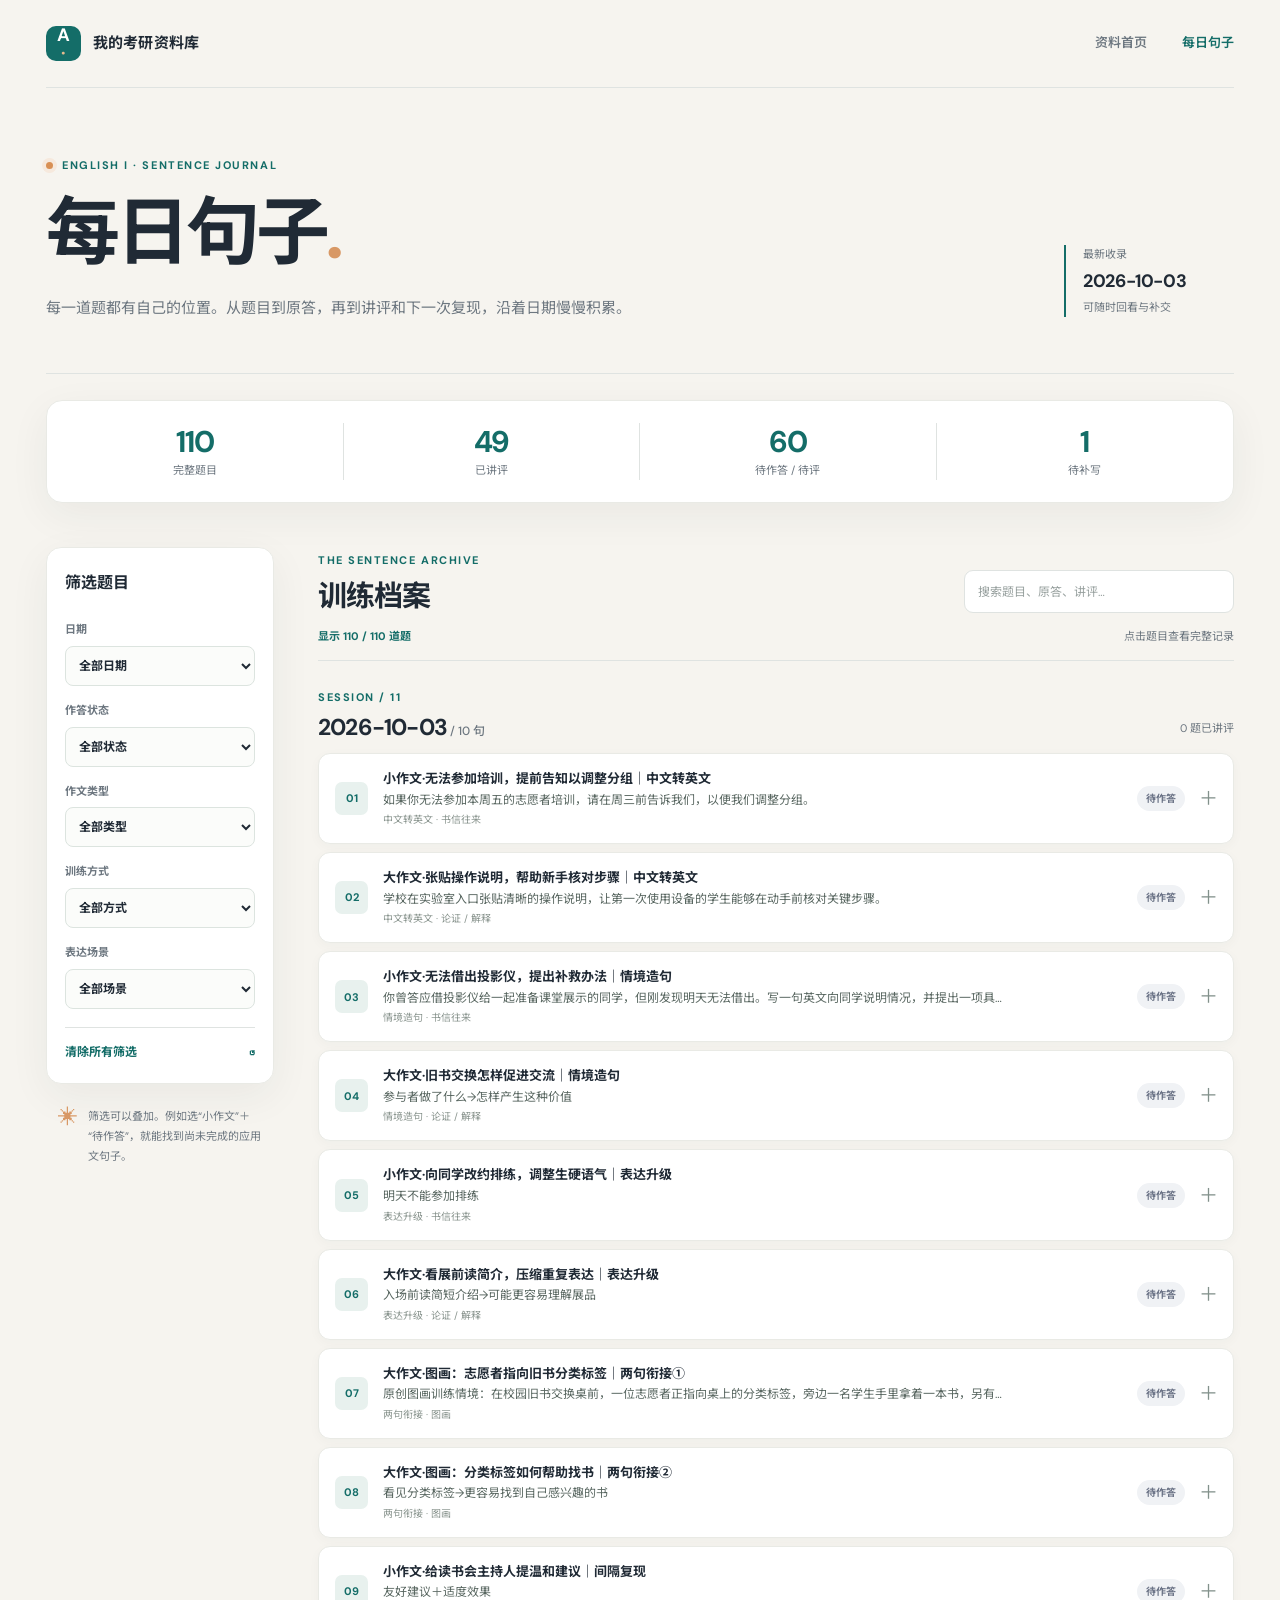
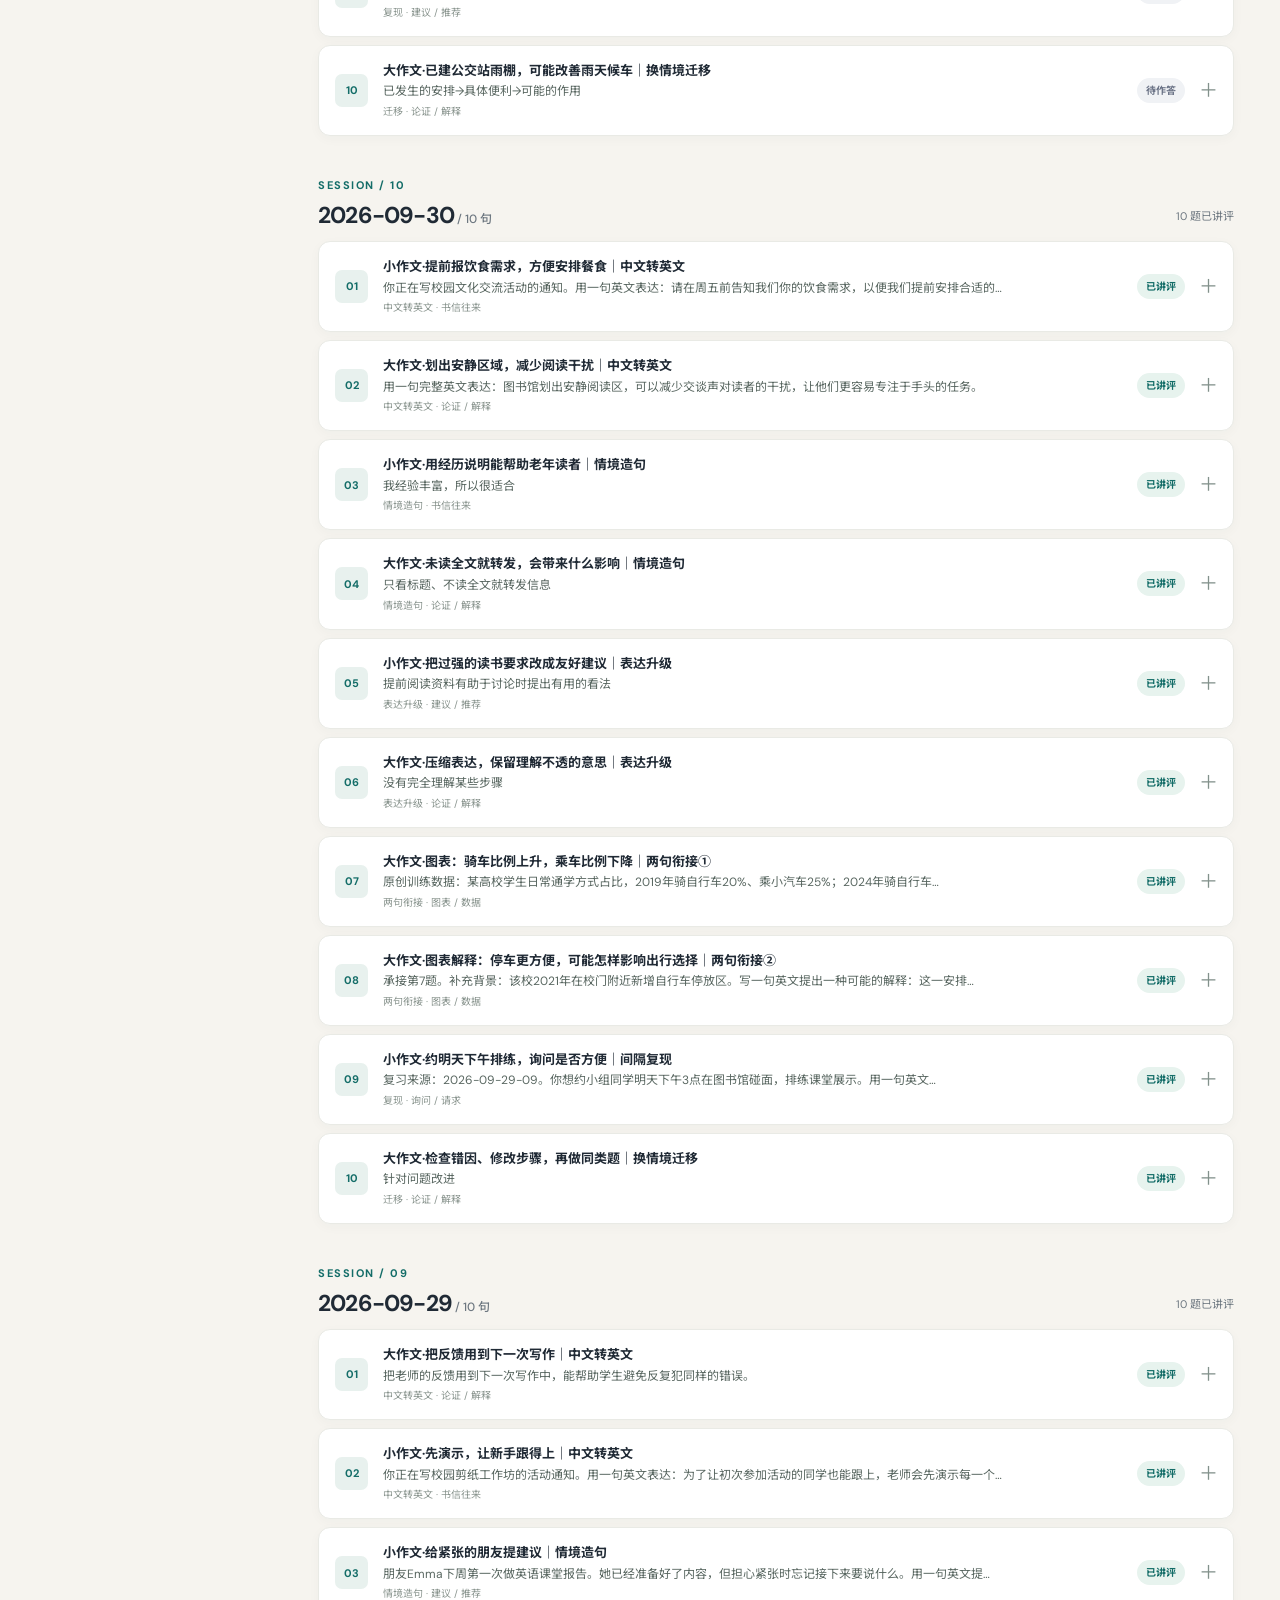
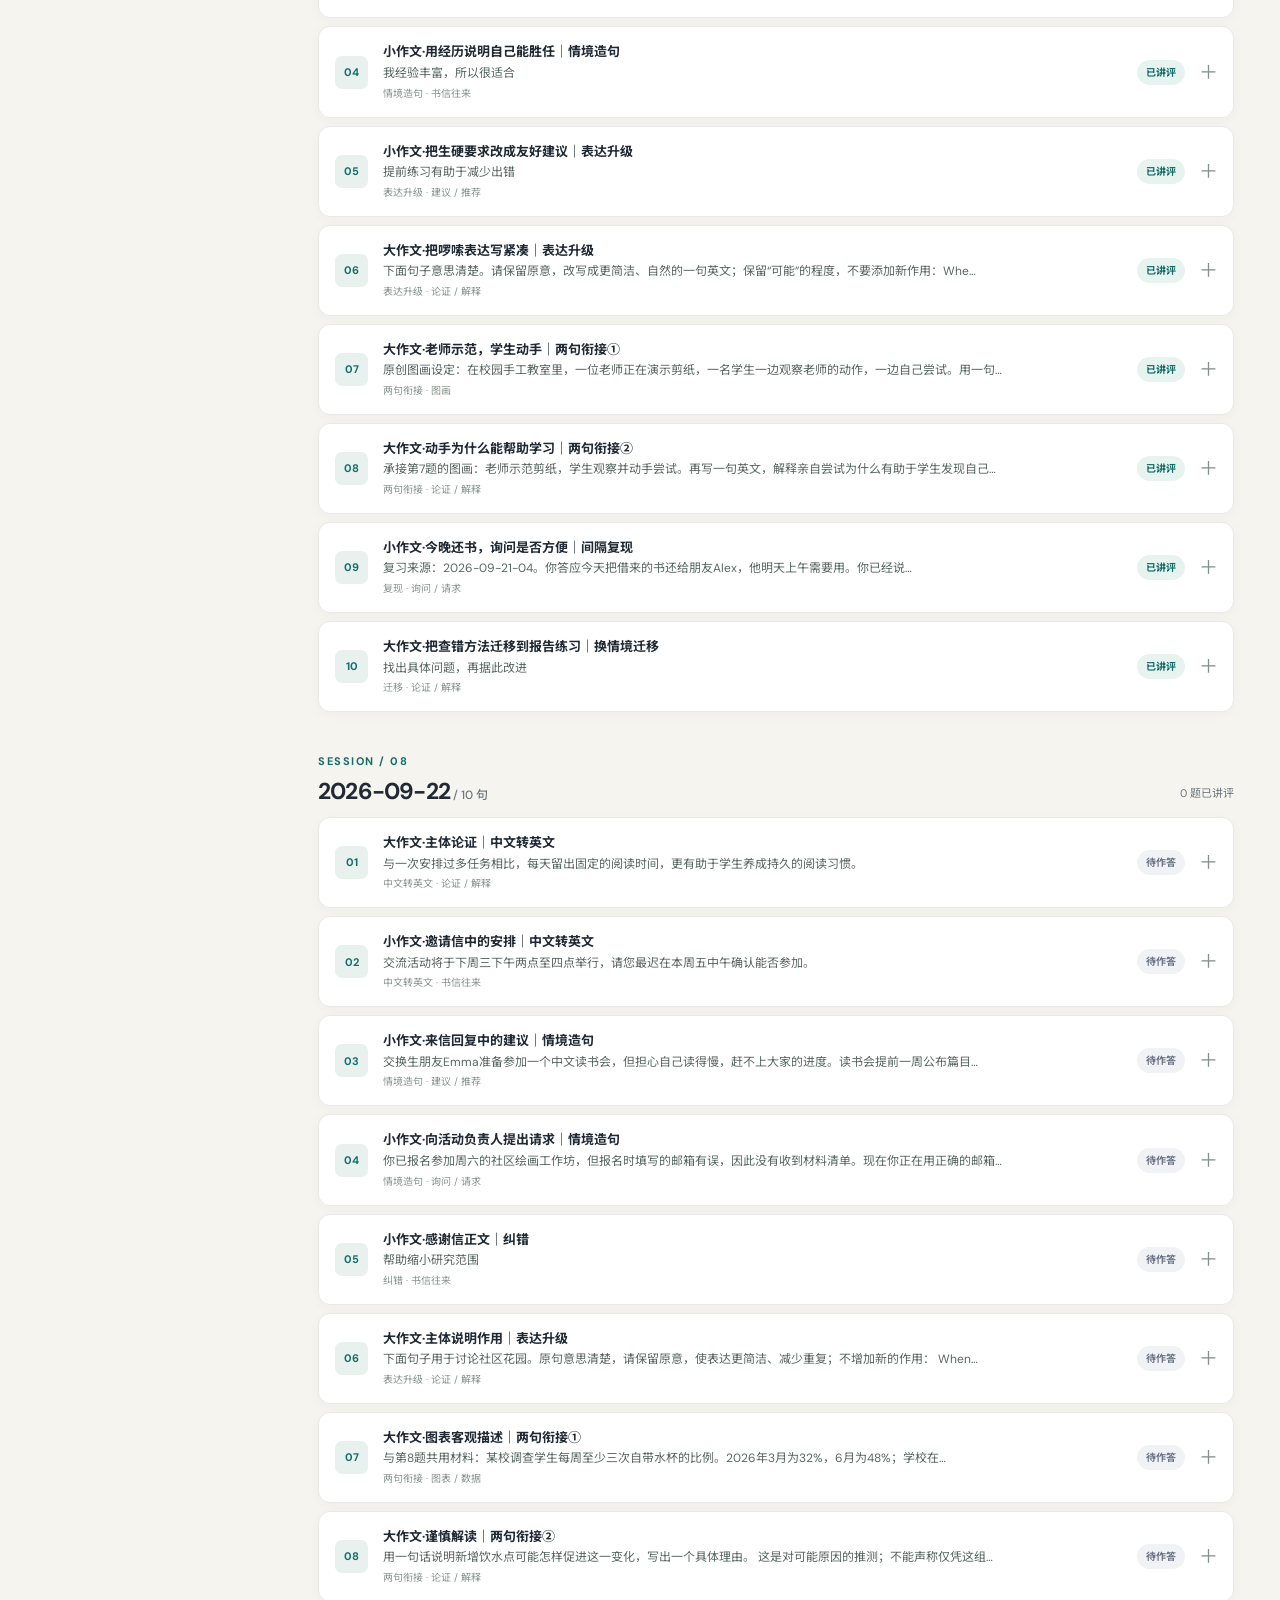
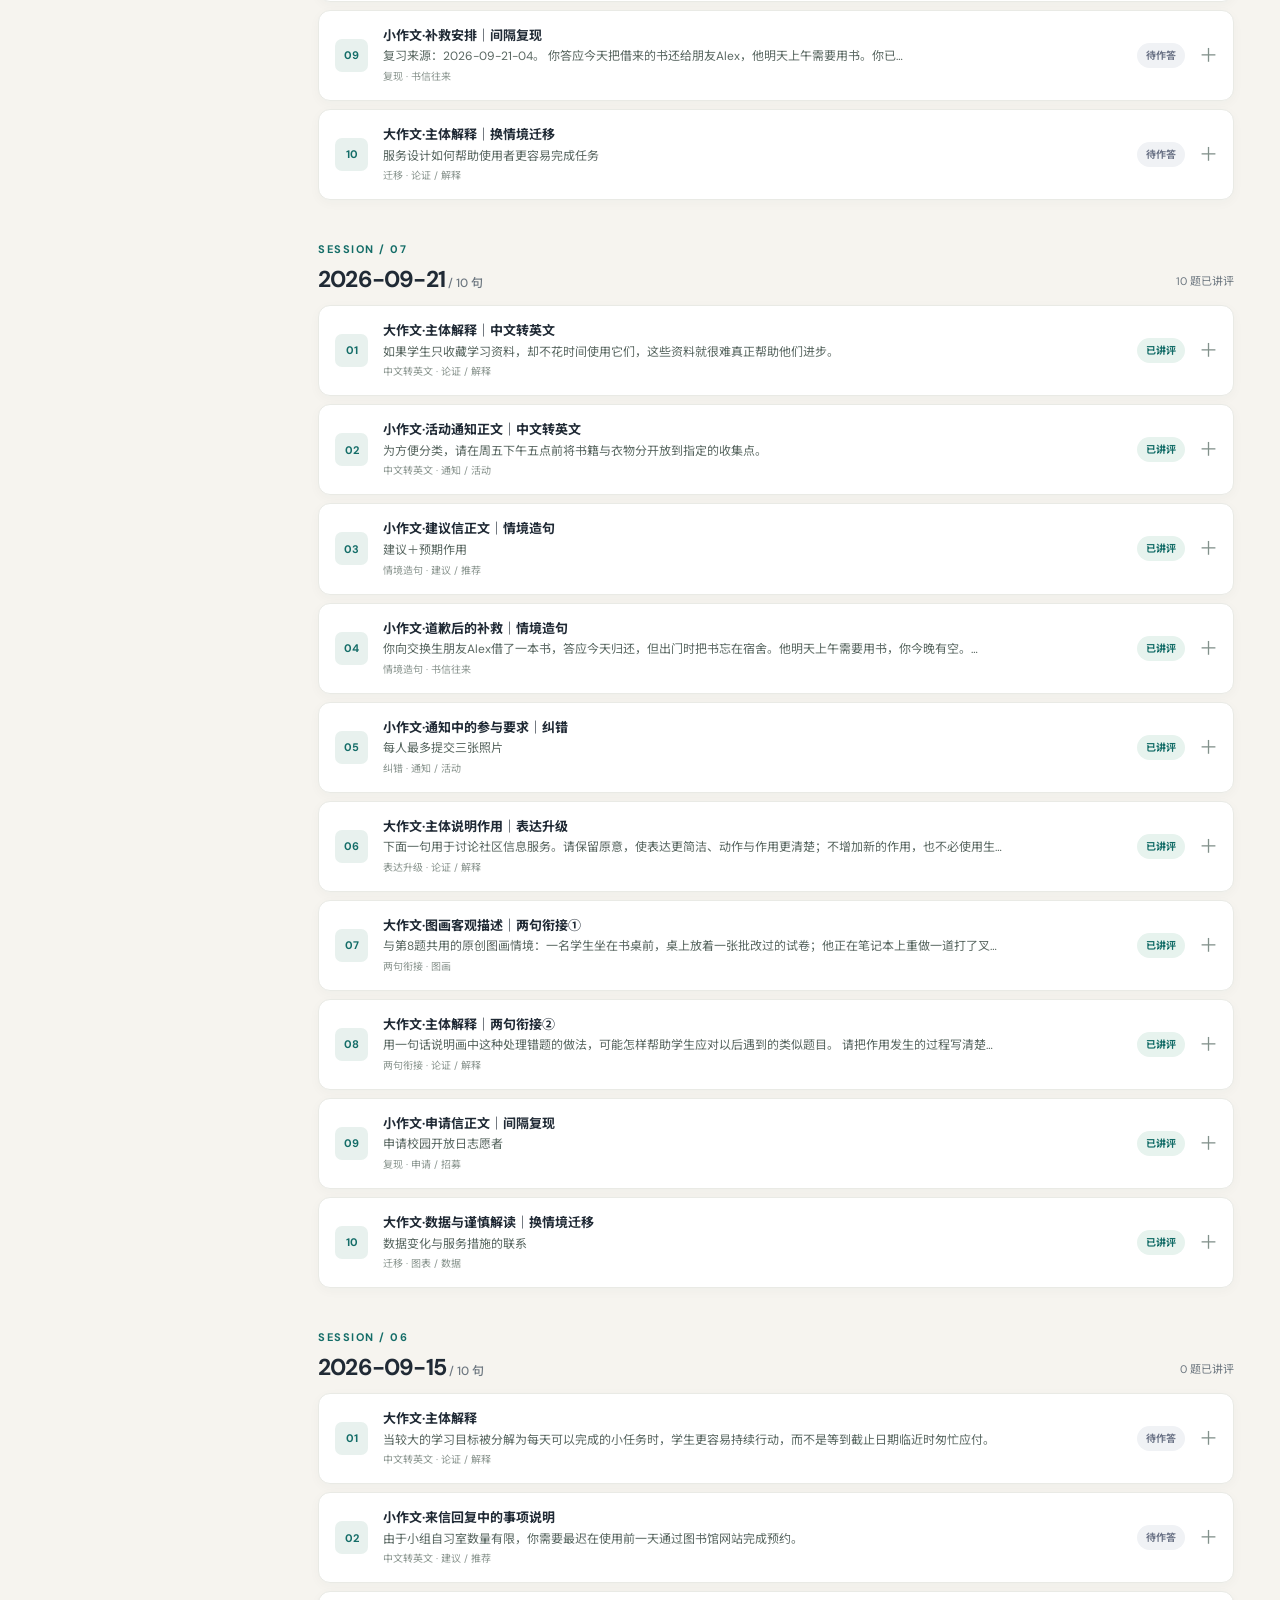
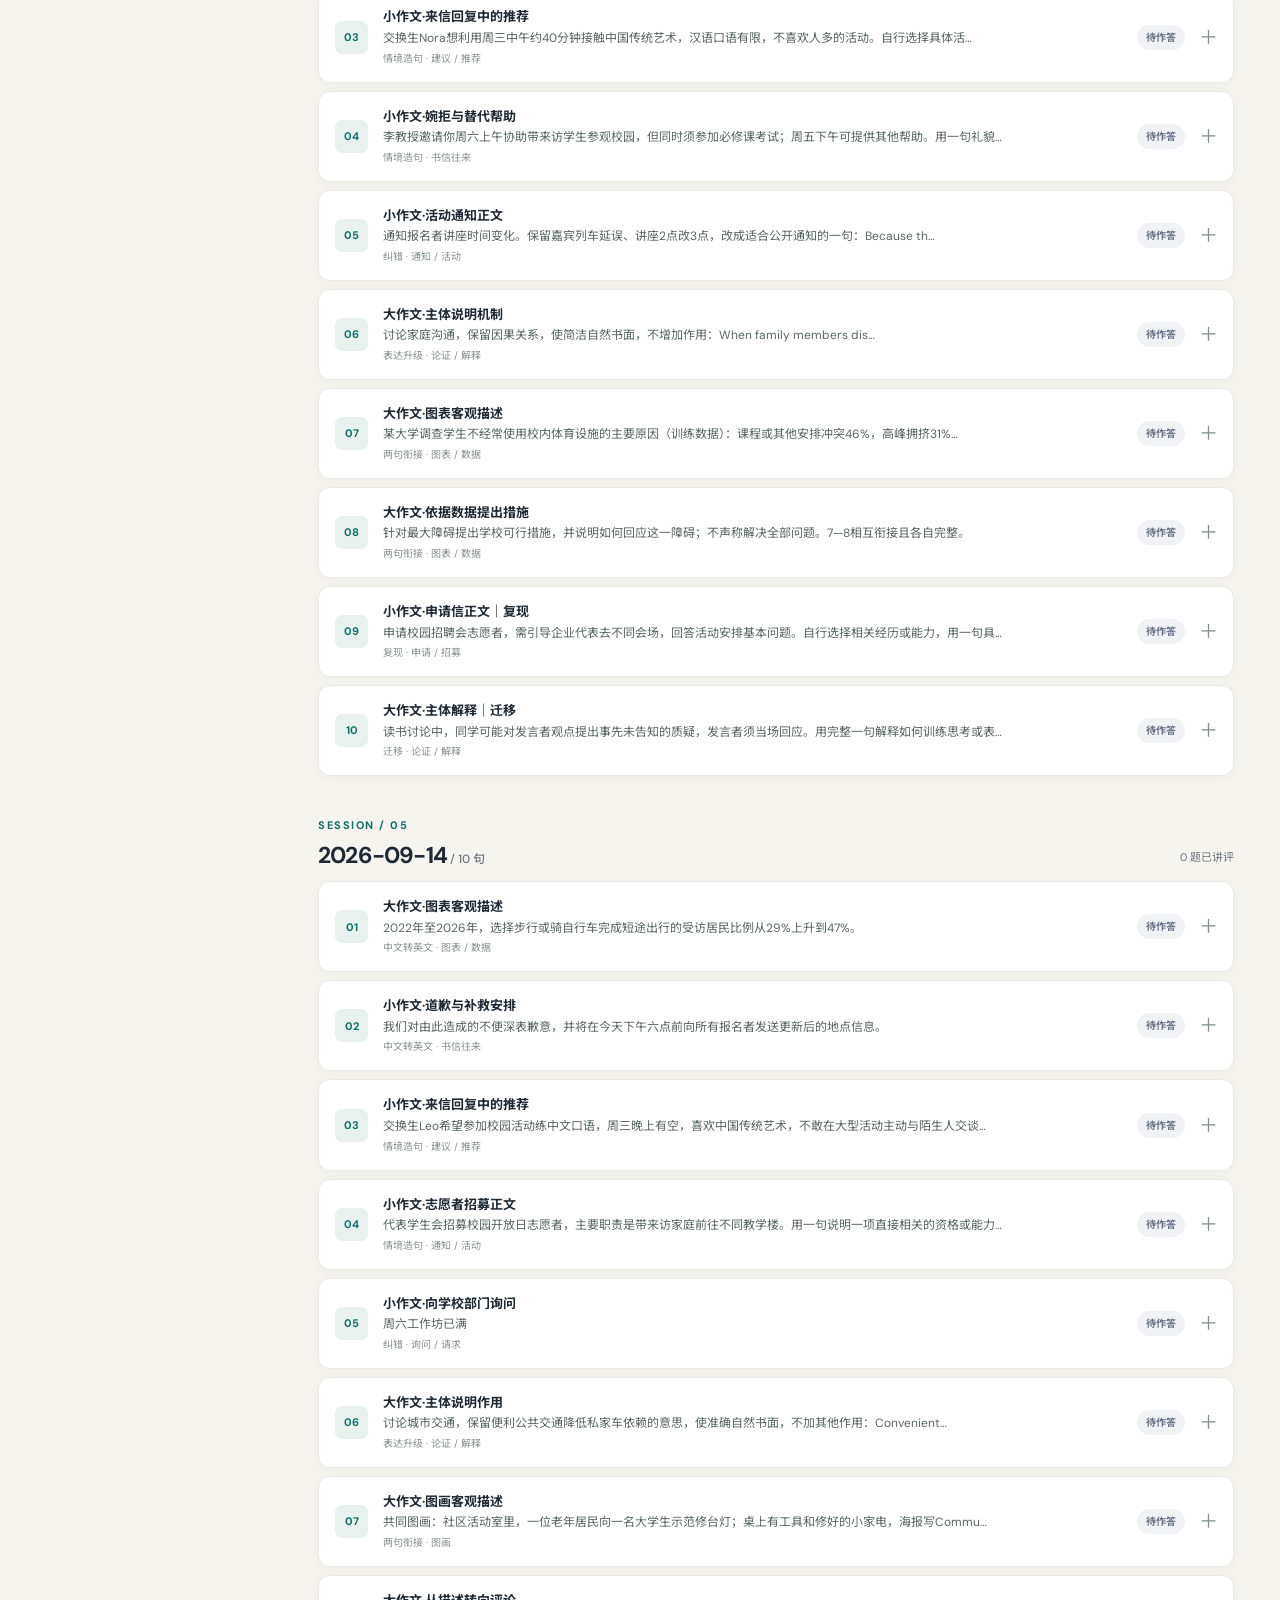
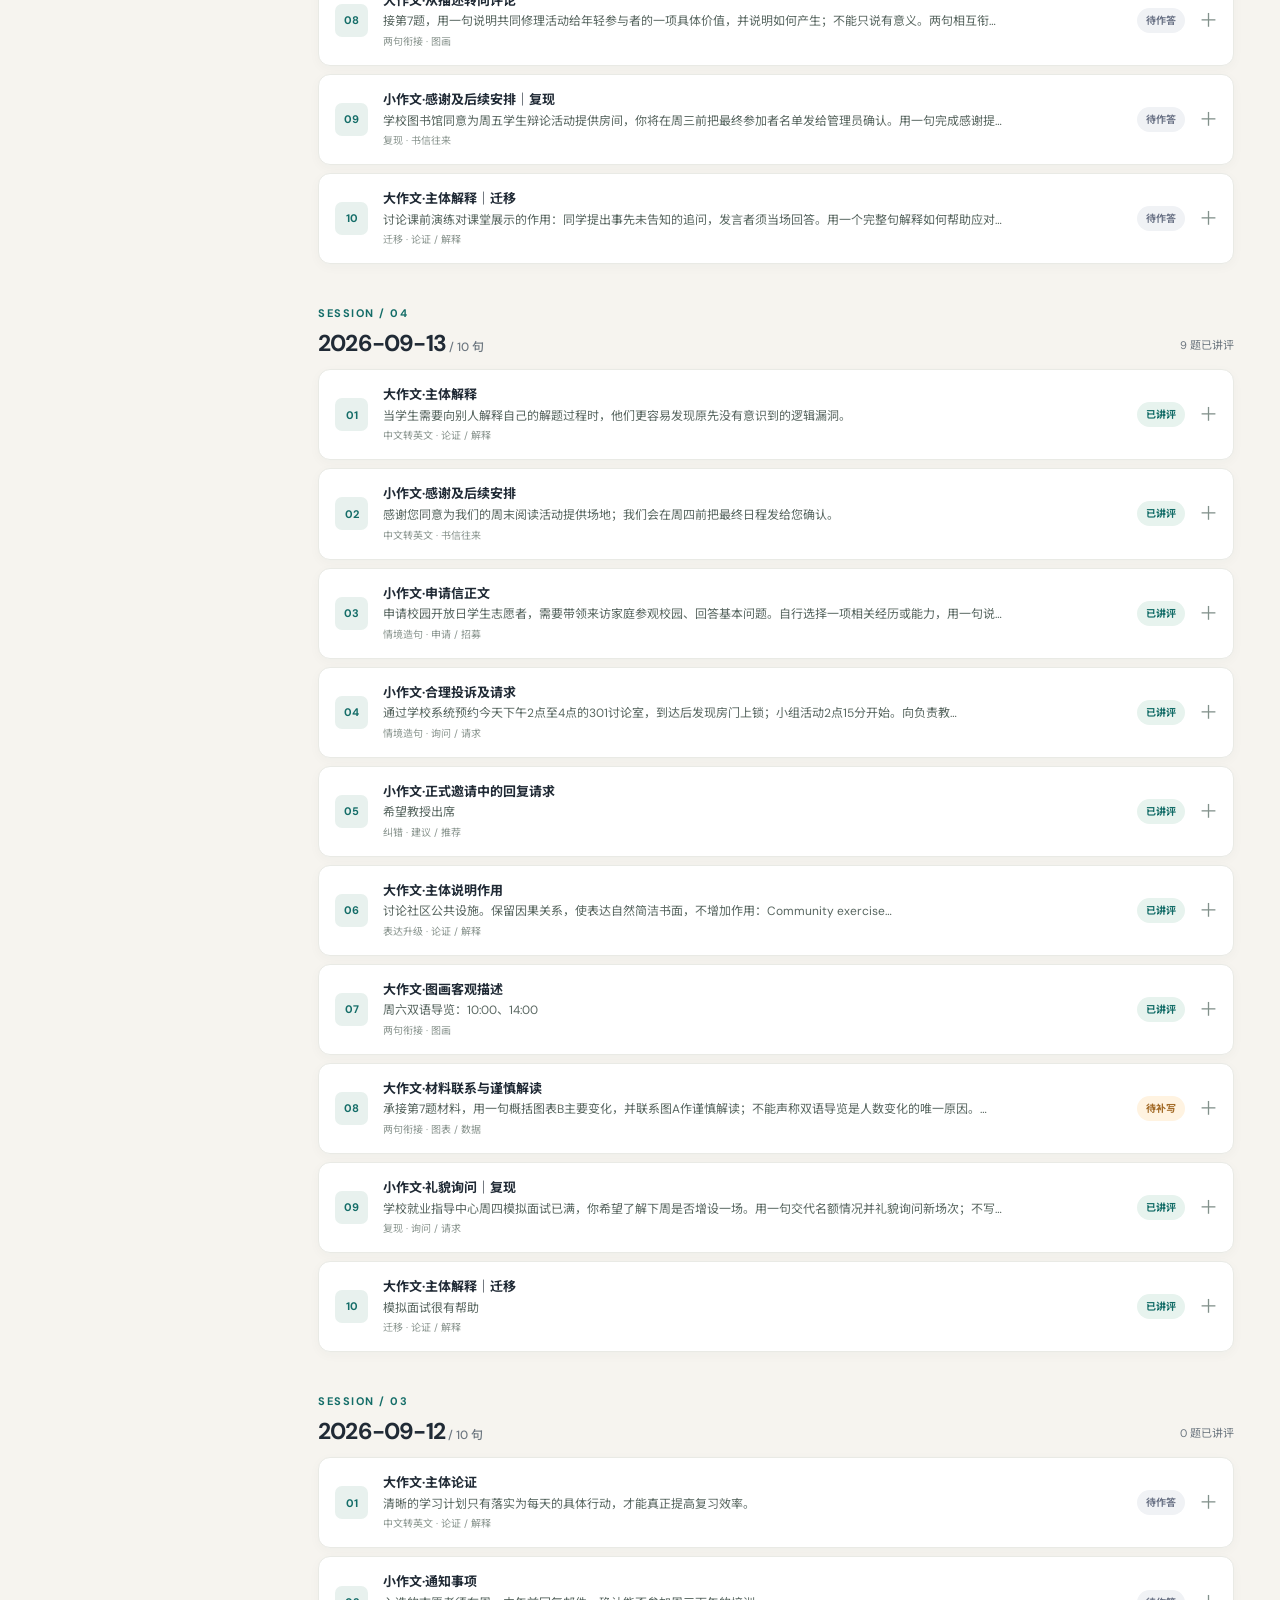
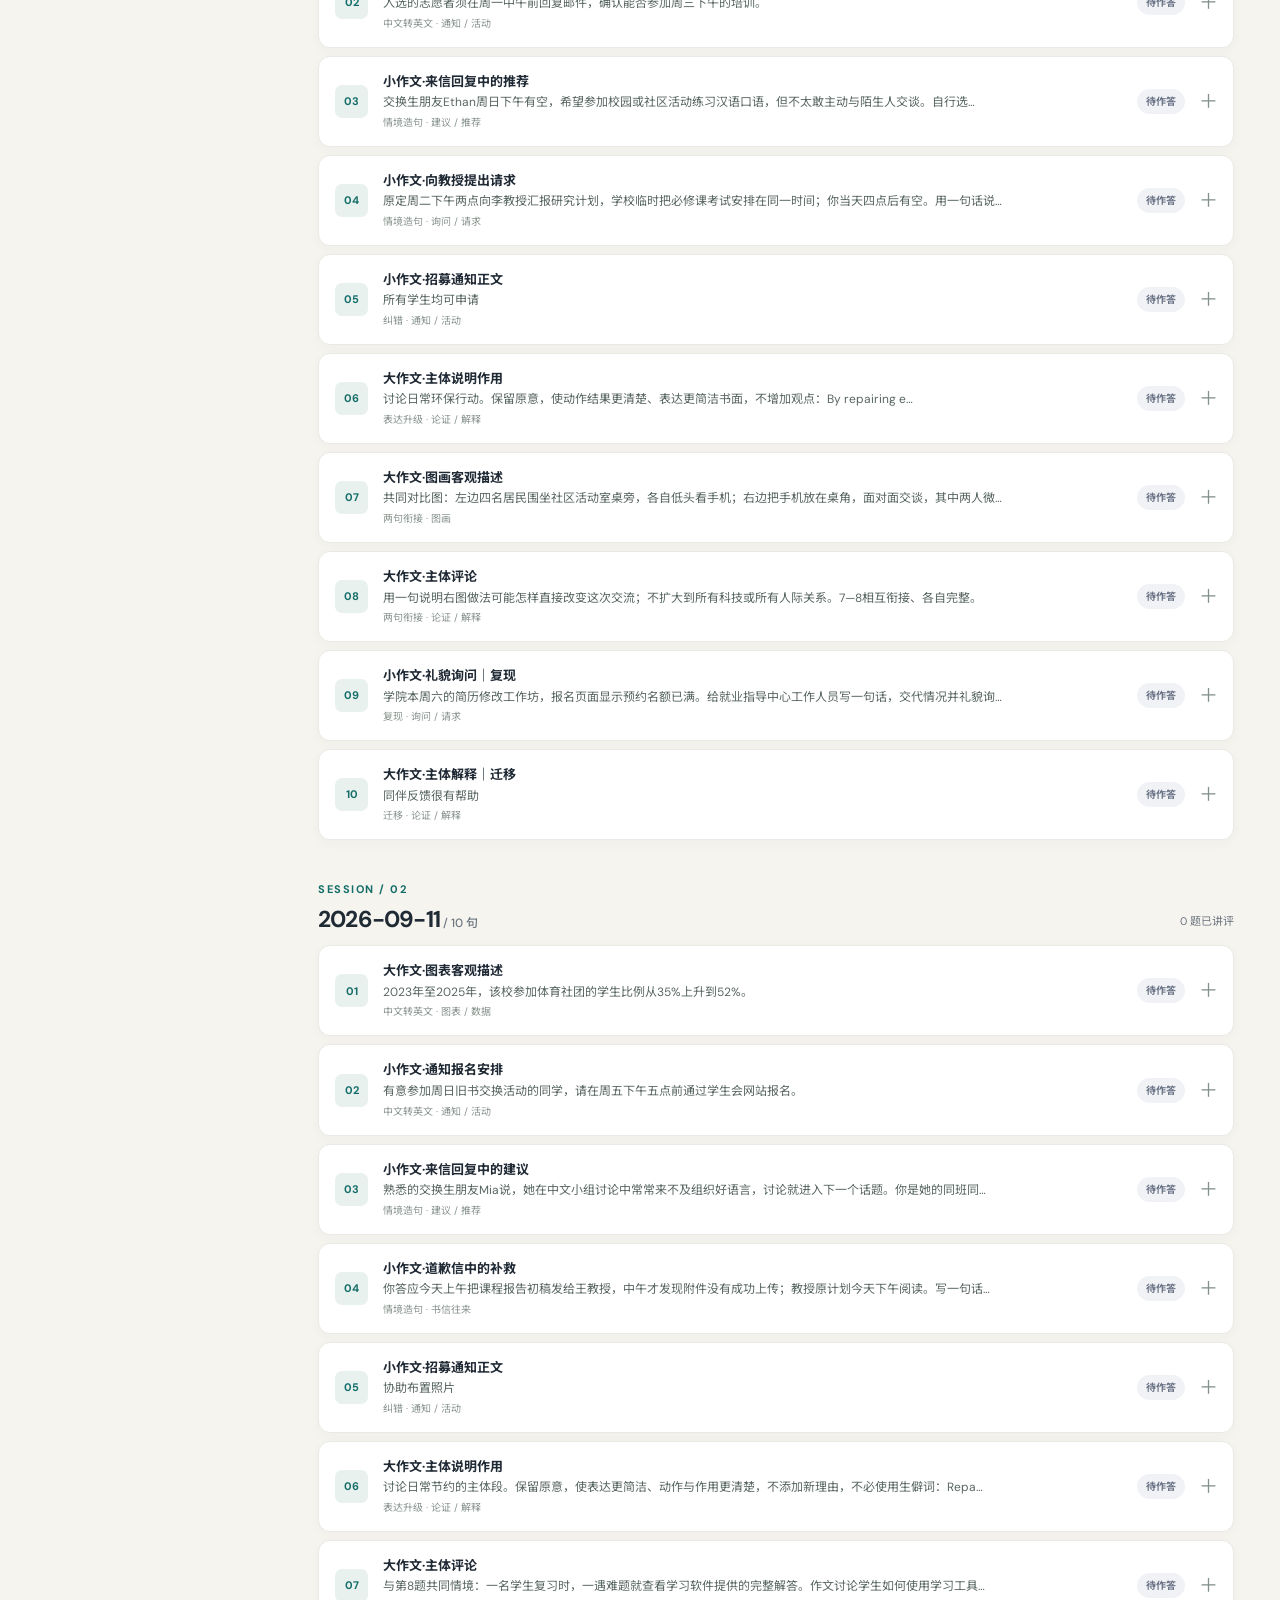
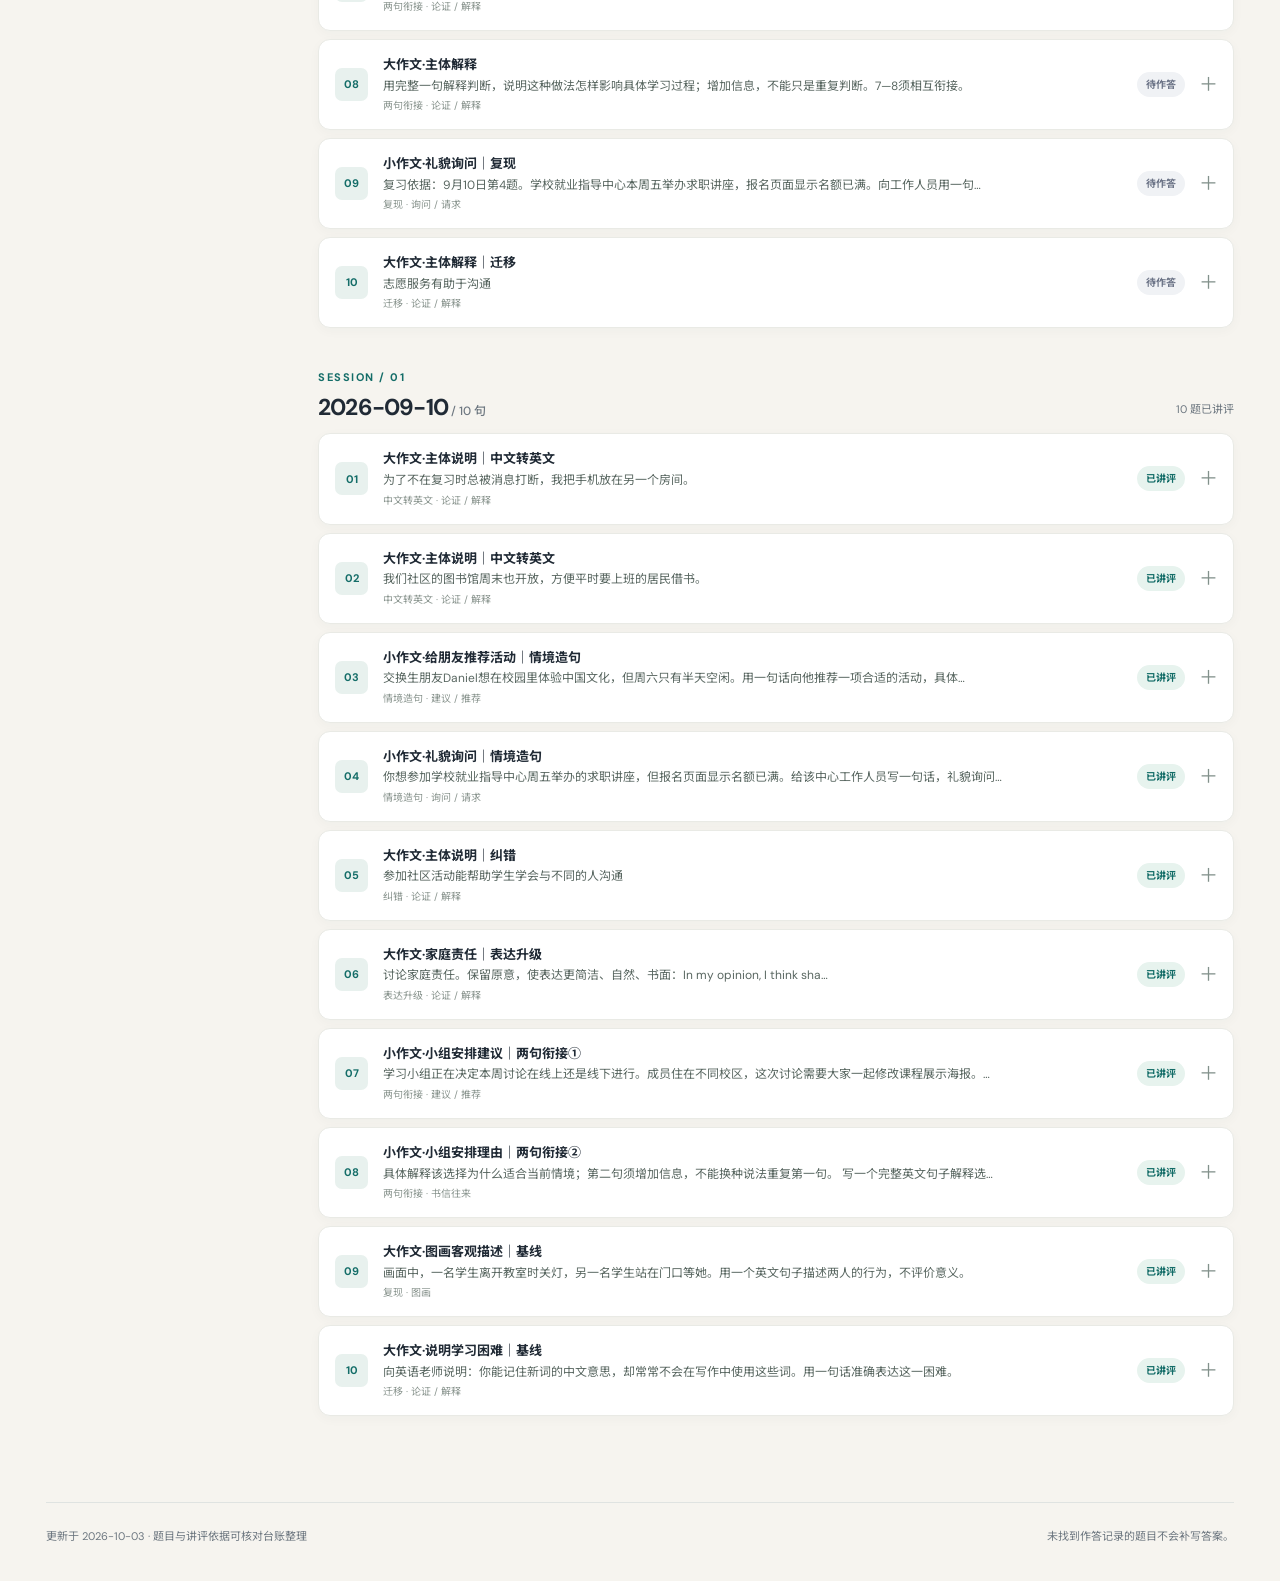
==== commit 832bc6ee: "Update English I sentence training through October 3" ====
--- a/daily-sentences/index.html
+++ b/daily-sentences/index.html
@@ -18,12 +18,12 @@
   <main>
     <header class="archive-hero">
       <div class="archive-heading"><span class="overline"><span class="signal"></span> ENGLISH I · SENTENCE JOURNAL</span><h1>每日句子<span class="title-dot">.</span></h1><p>每一道题都有自己的位置。从题目到原答，再到讲评和下一次复现，沿着日期慢慢积累。</p></div>
-      <div class="archive-hero-note"><span>最新收录</span><strong>2026-09-29</strong><span>可随时回看与补交</span></div>
+      <div class="archive-hero-note"><span>最新收录</span><strong>2026-10-03</strong><span>可随时回看与补交</span></div>
     </header>
     <section class="progress-strip" aria-label="训练概览">
-      <div><strong>90</strong><span>完整题目</span></div>
-      <div><strong>39</strong><span>已讲评</span></div>
-      <div><strong>50</strong><span>待作答 / 待评</span></div>
+      <div><strong>110</strong><span>完整题目</span></div>
+      <div><strong>49</strong><span>已讲评</span></div>
+      <div><strong>60</strong><span>待作答 / 待评</span></div>
       <div><strong>1</strong><span>待补写</span></div>
     </section>
     <div class="archive-layout">
@@ -31,7 +31,7 @@
         <details class="filter-drawer" open>
           <summary><span>筛选题目</span><span aria-hidden="true">⌄</span></summary>
           <div class="filter-fields">
-            <label>日期<select id="date-filter"><option value="">全部日期</option><option value="2026-09-29">2026-09-29</option><option value="2026-09-22">2026-09-22</option><option value="2026-09-21">2026-09-21</option><option value="2026-09-15">2026-09-15</option><option value="2026-09-14">2026-09-14</option><option value="2026-09-13">2026-09-13</option><option value="2026-09-12">2026-09-12</option><option value="2026-09-11">2026-09-11</option><option value="2026-09-10">2026-09-10</option></select></label>
+            <label>日期<select id="date-filter"><option value="">全部日期</option><option value="2026-10-03">2026-10-03</option><option value="2026-09-30">2026-09-30</option><option value="2026-09-29">2026-09-29</option><option value="2026-09-22">2026-09-22</option><option value="2026-09-21">2026-09-21</option><option value="2026-09-15">2026-09-15</option><option value="2026-09-14">2026-09-14</option><option value="2026-09-13">2026-09-13</option><option value="2026-09-12">2026-09-12</option><option value="2026-09-11">2026-09-11</option><option value="2026-09-10">2026-09-10</option></select></label>
             <label>作答状态<select id="state-filter"><option value="">全部状态</option><option value="pending">待作答</option><option value="submitted">待讲评</option><option value="blocked">待补写</option><option value="reviewed">已讲评</option></select></label>
             <label>作文类型<select id="genre-filter"><option value="">全部类型</option><option value="small">小作文</option><option value="large">大作文</option></select></label>
             <label>训练方式<select id="mode-filter"><option value="">全部方式</option><option value="translate">中文转英文</option><option value="compose">情境造句</option><option value="correct">纠错</option><option value="upgrade">表达升级</option><option value="connect">两句衔接</option><option value="recall">复现</option><option value="transfer">迁移</option></select></label>
@@ -43,8 +43,268 @@
       </aside>
       <div class="archive-content">
         <div class="content-toolbar"><div><span class="overline">THE SENTENCE ARCHIVE</span><h2>训练档案</h2></div><div class="search-wrap"><label class="sr-only" for="search">搜索题目、原答与讲评</label><input id="search" type="search" placeholder="搜索题目、原答、讲评…" autocomplete="off"></div></div>
-        <div class="results-row"><span id="result-count" role="status" aria-live="polite">显示 90 道题</span><span>点击题目查看完整记录</span></div>
-        <div id="archive"><section class="day-section" data-day="2026-09-29"><div class="date-heading"><div><span class="overline">SESSION / 09</span><h2>2026-09-29<small> / 10 句</small></h2></div><span>10 题已讲评</span></div><div class="question-list">
+        <div class="results-row"><span id="result-count" role="status" aria-live="polite">显示 110 道题</span><span>点击题目查看完整记录</span></div>
+        <div id="archive"><section class="day-section" data-day="2026-10-03"><div class="date-heading"><div><span class="overline">SESSION / 11</span><h2>2026-10-03<small> / 10 句</small></h2></div><span>0 题已讲评</span></div><div class="question-list">
+      <details class="question" id="q-2026-10-03-01" data-date="2026-10-03" data-state="pending" data-genre="small" data-mode="translate" data-scene="correspondence" data-search="2026-10-03-01 小作文·无法参加培训，提前告知以调整分组｜中文转英文 你在给校园志愿者写通知。用一个英文句子表达：“如果你无法参加本周五的志愿者培训，请在周三前告诉我们，以便我们调整分组。”保留条件、两个时间和目的。  ">
+        <summary>
+          <span class="question-index">01</span>
+          <span class="question-main"><strong>小作文·无法参加培训，提前告知以调整分组｜中文转英文</strong><span class="question-preview">如果你无法参加本周五的志愿者培训，请在周三前告诉我们，以便我们调整分组。</span><small>中文转英文 · 书信往来</small></span>
+          <span class="state-pill pending">待作答</span>
+          <span class="open-icon" aria-hidden="true">＋</span>
+        </summary>
+        <div class="question-detail">
+          <div class="prompt-block"><span class="content-label">题目 · 2026-10-03-01</span><p>你在给校园志愿者写通知。用一个英文句子表达：“如果你无法参加本周五的志愿者培训，请在周三前告诉我们，以便我们调整分组。”保留条件、两个时间和目的。</p></div>
+          <p class="waiting">进度：已出题／待作答／未评／尚未验证掌握。</p>
+          <p class="waiting">尚未找到作答记录。可以在聊天中报出日期和题号继续作答。</p>
+        </div>
+      </details>
+      <details class="question" id="q-2026-10-03-02" data-date="2026-10-03" data-state="pending" data-genre="large" data-mode="translate" data-scene="argument" data-search="2026-10-03-02 大作文·张贴操作说明，帮助新手核对步骤｜中文转英文 用一个英文句子表达：“学校在实验室入口张贴清晰的操作说明，让第一次使用设备的学生能够在动手前核对关键步骤。”不自行添加安全事故或效果统计。  ">
+        <summary>
+          <span class="question-index">02</span>
+          <span class="question-main"><strong>大作文·张贴操作说明，帮助新手核对步骤｜中文转英文</strong><span class="question-preview">学校在实验室入口张贴清晰的操作说明，让第一次使用设备的学生能够在动手前核对关键步骤。</span><small>中文转英文 · 论证 / 解释</small></span>
+          <span class="state-pill pending">待作答</span>
+          <span class="open-icon" aria-hidden="true">＋</span>
+        </summary>
+        <div class="question-detail">
+          <div class="prompt-block"><span class="content-label">题目 · 2026-10-03-02</span><p>用一个英文句子表达：“学校在实验室入口张贴清晰的操作说明，让第一次使用设备的学生能够在动手前核对关键步骤。”不自行添加安全事故或效果统计。</p></div>
+          <p class="waiting">进度：已出题／待作答／未评／尚未验证掌握。</p>
+          <p class="waiting">尚未找到作答记录。可以在聊天中报出日期和题号继续作答。</p>
+        </div>
+      </details>
+      <details class="question" id="q-2026-10-03-03" data-date="2026-10-03" data-state="pending" data-genre="small" data-mode="compose" data-scene="correspondence" data-search="2026-10-03-03 小作文·无法借出投影仪，提出补救办法｜情境造句 你曾答应借投影仪给一起准备课堂展示的同学，但刚发现明天无法借出。写一句英文向同学说明情况，并提出一项具体、可执行的补救办法；补救办法由你自己决定，语气适合熟悉的同学。不要编造已经完成的安排。  ">
+        <summary>
+          <span class="question-index">03</span>
+          <span class="question-main"><strong>小作文·无法借出投影仪，提出补救办法｜情境造句</strong><span class="question-preview">你曾答应借投影仪给一起准备课堂展示的同学，但刚发现明天无法借出。写一句英文向同学说明情况，并提出一项具…</span><small>情境造句 · 书信往来</small></span>
+          <span class="state-pill pending">待作答</span>
+          <span class="open-icon" aria-hidden="true">＋</span>
+        </summary>
+        <div class="question-detail">
+          <div class="prompt-block"><span class="content-label">题目 · 2026-10-03-03</span><p>你曾答应借投影仪给一起准备课堂展示的同学，但刚发现明天无法借出。写一句英文向同学说明情况，并提出一项具体、可执行的补救办法；补救办法由你自己决定，语气适合熟悉的同学。不要编造已经完成的安排。</p></div>
+          <p class="waiting">进度：已出题／待作答／未评／尚未验证掌握。</p>
+          <p class="waiting">尚未找到作答记录。可以在聊天中报出日期和题号继续作答。</p>
+        </div>
+      </details>
+      <details class="question" id="q-2026-10-03-04" data-date="2026-10-03" data-state="pending" data-genre="large" data-mode="compose" data-scene="argument" data-search="2026-10-03-04 大作文·旧书交换怎样促进交流｜情境造句 讨论校园旧书交换活动。选择一种它可能带来的具体价值，用一个英文句子说明“参与者做了什么→怎样产生这种价值”；可以谈阅读或人与人之间的交流，由你决定。不要把可能的效果写成必然结果，也不编造统计。  ">
+        <summary>
+          <span class="question-index">04</span>
+          <span class="question-main"><strong>大作文·旧书交换怎样促进交流｜情境造句</strong><span class="question-preview">参与者做了什么→怎样产生这种价值</span><small>情境造句 · 论证 / 解释</small></span>
+          <span class="state-pill pending">待作答</span>
+          <span class="open-icon" aria-hidden="true">＋</span>
+        </summary>
+        <div class="question-detail">
+          <div class="prompt-block"><span class="content-label">题目 · 2026-10-03-04</span><p>讨论校园旧书交换活动。选择一种它可能带来的具体价值，用一个英文句子说明“参与者做了什么→怎样产生这种价值”；可以谈阅读或人与人之间的交流，由你决定。不要把可能的效果写成必然结果，也不编造统计。</p></div>
+          <p class="waiting">进度：已出题／待作答／未评／尚未验证掌握。</p>
+          <p class="waiting">尚未找到作答记录。可以在聊天中报出日期和题号继续作答。</p>
+        </div>
+      </details>
+      <details class="question" id="q-2026-10-03-05" data-date="2026-10-03" data-state="pending" data-genre="small" data-mode="upgrade" data-scene="correspondence" data-search="2026-10-03-05 小作文·向同学改约排练，调整生硬语气｜表达升级 把下面这句话改写成给同组同学的一句自然、礼貌的英文；保留“明天不能参加排练”以及“希望另约时间”，不要自行指定新时间：i regret to inform you that i cannot attend the rehearsal tomorrow and hereby request that you reschedule it. 原句信息基本完整，重点判断语气和谁来安排。  ">
+        <summary>
+          <span class="question-index">05</span>
+          <span class="question-main"><strong>小作文·向同学改约排练，调整生硬语气｜表达升级</strong><span class="question-preview">明天不能参加排练</span><small>表达升级 · 书信往来</small></span>
+          <span class="state-pill pending">待作答</span>
+          <span class="open-icon" aria-hidden="true">＋</span>
+        </summary>
+        <div class="question-detail">
+          <div class="prompt-block"><span class="content-label">题目 · 2026-10-03-05</span><p>把下面这句话改写成给同组同学的一句自然、礼貌的英文；保留“明天不能参加排练”以及“希望另约时间”，不要自行指定新时间：I regret to inform you that I cannot attend the rehearsal tomorrow and hereby request that you reschedule it. 原句信息基本完整，重点判断语气和谁来安排。</p></div>
+          <p class="waiting">进度：已出题／待作答／未评／尚未验证掌握。</p>
+          <p class="waiting">尚未找到作答记录。可以在聊天中报出日期和题号继续作答。</p>
+        </div>
+      </details>
+      <details class="question" id="q-2026-10-03-06" data-date="2026-10-03" data-state="pending" data-genre="large" data-mode="upgrade" data-scene="argument" data-search="2026-10-03-06 大作文·看展前读简介，压缩重复表达｜表达升级 将下面句子改写为更紧凑、自然的一句英文，保留“入场前读简短介绍→可能更容易理解展品”的意思与可能性，不添加新作用：when visitors are given a short description of an exhibition before entering, they may be able to understand the exhibits better because they have some basic information about the objects on display.  ">
+        <summary>
+          <span class="question-index">06</span>
+          <span class="question-main"><strong>大作文·看展前读简介，压缩重复表达｜表达升级</strong><span class="question-preview">入场前读简短介绍→可能更容易理解展品</span><small>表达升级 · 论证 / 解释</small></span>
+          <span class="state-pill pending">待作答</span>
+          <span class="open-icon" aria-hidden="true">＋</span>
+        </summary>
+        <div class="question-detail">
+          <div class="prompt-block"><span class="content-label">题目 · 2026-10-03-06</span><p>将下面句子改写为更紧凑、自然的一句英文，保留“入场前读简短介绍→可能更容易理解展品”的意思与可能性，不添加新作用：When visitors are given a short description of an exhibition before entering, they may be able to understand the exhibits better because they have some basic information about the objects on display.</p></div>
+          <p class="waiting">进度：已出题／待作答／未评／尚未验证掌握。</p>
+          <p class="waiting">尚未找到作答记录。可以在聊天中报出日期和题号继续作答。</p>
+        </div>
+      </details>
+      <details class="question" id="q-2026-10-03-07" data-date="2026-10-03" data-state="pending" data-genre="large" data-mode="connect" data-scene="picture" data-search="2026-10-03-07 大作文·图画：志愿者指向旧书分类标签｜两句衔接① 原创图画训练情境：在校园旧书交换桌前，一位志愿者正指向桌上的分类标签，旁边一名学生手里拿着一本书，另有两名学生正在桌前选书。写一个完整英文句子，选择主要画面信息进行描述；只写图中可见的动作，不推测效果。  ">
+        <summary>
+          <span class="question-index">07</span>
+          <span class="question-main"><strong>大作文·图画：志愿者指向旧书分类标签｜两句衔接①</strong><span class="question-preview">原创图画训练情境：在校园旧书交换桌前，一位志愿者正指向桌上的分类标签，旁边一名学生手里拿着一本书，另有…</span><small>两句衔接 · 图画</small></span>
+          <span class="state-pill pending">待作答</span>
+          <span class="open-icon" aria-hidden="true">＋</span>
+        </summary>
+        <div class="question-detail">
+          <div class="prompt-block"><span class="content-label">题目 · 2026-10-03-07</span><p>原创图画训练情境：在校园旧书交换桌前，一位志愿者正指向桌上的分类标签，旁边一名学生手里拿着一本书，另有两名学生正在桌前选书。写一个完整英文句子，选择主要画面信息进行描述；只写图中可见的动作，不推测效果。</p></div>
+          <p class="waiting">进度：已出题／待作答／未评／尚未验证掌握。</p>
+          <p class="waiting">尚未找到作答记录。可以在聊天中报出日期和题号继续作答。</p>
+        </div>
+      </details>
+      <details class="question" id="q-2026-10-03-08" data-date="2026-10-03" data-state="pending" data-genre="large" data-mode="connect" data-scene="picture" data-search="2026-10-03-08 大作文·图画：分类标签如何帮助找书｜两句衔接② 承接第7题，再写一个完整英文句子，解释清楚“看见分类标签→更容易找到自己感兴趣的书”的可能过程。要推进含义，不重复画面细节；图画不能证明每个参与者都找到了书。  ">
+        <summary>
+          <span class="question-index">08</span>
+          <span class="question-main"><strong>大作文·图画：分类标签如何帮助找书｜两句衔接②</strong><span class="question-preview">看见分类标签→更容易找到自己感兴趣的书</span><small>两句衔接 · 图画</small></span>
+          <span class="state-pill pending">待作答</span>
+          <span class="open-icon" aria-hidden="true">＋</span>
+        </summary>
+        <div class="question-detail">
+          <div class="prompt-block"><span class="content-label">题目 · 2026-10-03-08</span><p>承接第7题，再写一个完整英文句子，解释清楚“看见分类标签→更容易找到自己感兴趣的书”的可能过程。要推进含义，不重复画面细节；图画不能证明每个参与者都找到了书。</p></div>
+          <p class="waiting">进度：已出题／待作答／未评／尚未验证掌握。</p>
+          <p class="waiting">尚未找到作答记录。可以在聊天中报出日期和题号继续作答。</p>
+        </div>
+      </details>
+      <details class="question" id="q-2026-10-03-09" data-date="2026-10-03" data-state="pending" data-genre="small" data-mode="recall" data-scene="advice" data-search="2026-10-03-09 小作文·给读书会主持人提温和建议｜间隔复现 复习来源：2026-09-30-05的“友好建议＋适度效果”。朋友将主持校园读书会；你建议他事先准备两个开放式问题，这样可能更容易带动参与者发言。用一个完整英文句子提出建议并说明可能作用；不要说“不准备就没人发言”。  ">
+        <summary>
+          <span class="question-index">09</span>
+          <span class="question-main"><strong>小作文·给读书会主持人提温和建议｜间隔复现</strong><span class="question-preview">友好建议＋适度效果</span><small>复现 · 建议 / 推荐</small></span>
+          <span class="state-pill pending">待作答</span>
+          <span class="open-icon" aria-hidden="true">＋</span>
+        </summary>
+        <div class="question-detail">
+          <div class="prompt-block"><span class="content-label">题目 · 2026-10-03-09</span><p>复习来源：2026-09-30-05的“友好建议＋适度效果”。朋友将主持校园读书会；你建议他事先准备两个开放式问题，这样可能更容易带动参与者发言。用一个完整英文句子提出建议并说明可能作用；不要说“不准备就没人发言”。</p></div>
+          <p class="waiting">进度：已出题／待作答／未评／尚未验证掌握。</p>
+          <p class="waiting">尚未找到作答记录。可以在聊天中报出日期和题号继续作答。</p>
+        </div>
+      </details>
+      <details class="question" id="q-2026-10-03-10" data-date="2026-10-03" data-state="pending" data-genre="large" data-mode="transfer" data-scene="argument" data-search="2026-10-03-10 大作文·已建公交站雨棚，可能改善雨天候车｜换情境迁移 复习来源：2026-09-30-08的“已发生的安排→具体便利→可能的作用”。某社区去年在公交站旁增设了遮雨棚。用一个完整英文句子说明它在下雨时可能怎样改善居民的候车体验，写出中间过程；不声称候车人数或公交使用率已经改变。  ">
+        <summary>
+          <span class="question-index">10</span>
+          <span class="question-main"><strong>大作文·已建公交站雨棚，可能改善雨天候车｜换情境迁移</strong><span class="question-preview">已发生的安排→具体便利→可能的作用</span><small>迁移 · 论证 / 解释</small></span>
+          <span class="state-pill pending">待作答</span>
+          <span class="open-icon" aria-hidden="true">＋</span>
+        </summary>
+        <div class="question-detail">
+          <div class="prompt-block"><span class="content-label">题目 · 2026-10-03-10</span><p>复习来源：2026-09-30-08的“已发生的安排→具体便利→可能的作用”。某社区去年在公交站旁增设了遮雨棚。用一个完整英文句子说明它在下雨时可能怎样改善居民的候车体验，写出中间过程；不声称候车人数或公交使用率已经改变。</p></div>
+          <p class="waiting">进度：已出题／待作答／未评／尚未验证掌握。</p>
+          <p class="waiting">尚未找到作答记录。可以在聊天中报出日期和题号继续作答。</p>
+        </div>
+      </details></div></section><section class="day-section" data-day="2026-09-30"><div class="date-heading"><div><span class="overline">SESSION / 10</span><h2>2026-09-30<small> / 10 句</small></h2></div><span>10 题已讲评</span></div><div class="question-list">
+      <details class="question" id="q-2026-09-30-01" data-date="2026-09-30" data-state="reviewed" data-genre="small" data-mode="translate" data-scene="correspondence" data-search="2026-09-30-01 小作文·提前报饮食需求，方便安排餐食｜中文转英文 你正在写校园文化交流活动的通知。用一句英文表达：请在周五前告知我们你的饮食需求，以便我们提前安排合适的餐食。 please inform us of your diet requirements by this friday so that we can prepare proper meals beforehand. 通知的请求、周五截止、提前安排餐食都表达清楚；please、inform us of...、by this friday、so that及beforehand均用得合理。没有明显必须纠正的语法错误。 diet requirements可以理解，dietary requirements是活动餐食安排中更惯常的搭配；proper meals语法成立，但suitable meals更准确对应适合需求的餐食。beforehand可保留，不必为润色全部重写。 please inform us of your dietary requirements by this friday so that we can prepare suitable meals beforehand. dietary requirements：饮食方面的要求，可包括过敏或饮食限制；此词组本身不说明具体原因。本题不增加用户未给出的饮食情况。 任务基本完成，本轮不要求重写；自然搭配待后续复现。 ">
+        <summary>
+          <span class="question-index">01</span>
+          <span class="question-main"><strong>小作文·提前报饮食需求，方便安排餐食｜中文转英文</strong><span class="question-preview">你正在写校园文化交流活动的通知。用一句英文表达：请在周五前告知我们你的饮食需求，以便我们提前安排合适的…</span><small>中文转英文 · 书信往来</small></span>
+          <span class="state-pill reviewed">已讲评</span>
+          <span class="open-icon" aria-hidden="true">＋</span>
+        </summary>
+        <div class="question-detail">
+          <div class="prompt-block"><span class="content-label">题目 · 2026-09-30-01</span><p>你正在写校园文化交流活动的通知。用一句英文表达：请在周五前告知我们你的饮食需求，以便我们提前安排合适的餐食。</p></div>
+          <p class="waiting">进度：已提交英文／已讲评／搭配待复现／尚未验证稳定掌握。</p>
+          <div class="answer-block"><span class="content-label">你的原答</span><p class="english">Please inform us of your diet requirements by this Friday so that we can prepare proper meals beforehand.</p></div><div class="feedback-block"><span class="content-label">讲评与修改</span><dl class="feedback-list"><div><dt>任务与可保留</dt><dd>通知的请求、周五截止、提前安排餐食都表达清楚；Please、inform us of...、by this Friday、so that及beforehand均用得合理。没有明显必须纠正的语法错误。</dd></div><div><dt>自然度优化</dt><dd>diet requirements可以理解，dietary requirements是活动餐食安排中更惯常的搭配；proper meals语法成立，但suitable meals更准确对应适合需求的餐食。beforehand可保留，不必为润色全部重写。</dd></div><div><dt>最小自然修改</dt><dd>Please inform us of your dietary requirements by this Friday so that we can prepare suitable meals beforehand.</dd></div><div><dt>语块边界</dt><dd>dietary requirements：饮食方面的要求，可包括过敏或饮食限制；此词组本身不说明具体原因。本题不增加用户未给出的饮食情况。</dd></div><div><dt>后续</dt><dd>任务基本完成，本轮不要求重写；自然搭配待后续复现。</dd></div></dl></div>
+        </div>
+      </details>
+      <details class="question" id="q-2026-09-30-02" data-date="2026-09-30" data-state="reviewed" data-genre="large" data-mode="translate" data-scene="argument" data-search="2026-09-30-02 大作文·划出安静区域，减少阅读干扰｜中文转英文 用一句完整英文表达：图书馆划出安静阅读区，可以减少交谈声对读者的干扰，让他们更容易专注于手头的任务。 a silent reading area in the library enables readers to focus on their tasks more seriously by reducing the speaking sound influence themselves readers. 已抓到安静阅读区、减少交谈干扰、读者专注三个要点；enables readers to focus...与by doing...的使用意图合理。 speaking sound influence themselves readers未建立清楚的语法关系；themselves不能在此直接连接声音、影响与读者。将交谈声造成的干扰组织成distractions from conversations等名词短语，再接reduce。 more seriously侧重态度更认真，原题是更容易专注，应选more easily或make it easier...；silent reading area不是一概语法错，但quiet reading area更适合此语境。原题有划出区域的安排，示范用set aside明确该动作。 by setting aside a quiet reading area, the library can reduce distractions from conversations, making it easier for readers to focus on their tasks. 谁做什么：图书馆划出安静阅读区；直接作用：减少交谈带来的干扰；进一步作用：读者更容易专注。by短语放做法，主句放直接作用，making短语补结果；不要求每句都采用此结构。 reduce distractions from...：减少来自某来源的干扰；make it easier for somebody to do something：使某人做某事更容易，it为形式宾语，实际内容在to do。 已给完整示范，本批不再要求重写此题；结构及more seriously/more easily的传意区别待复现。 ">
+        <summary>
+          <span class="question-index">02</span>
+          <span class="question-main"><strong>大作文·划出安静区域，减少阅读干扰｜中文转英文</strong><span class="question-preview">用一句完整英文表达：图书馆划出安静阅读区，可以减少交谈声对读者的干扰，让他们更容易专注于手头的任务。</span><small>中文转英文 · 论证 / 解释</small></span>
+          <span class="state-pill reviewed">已讲评</span>
+          <span class="open-icon" aria-hidden="true">＋</span>
+        </summary>
+        <div class="question-detail">
+          <div class="prompt-block"><span class="content-label">题目 · 2026-09-30-02</span><p>用一句完整英文表达：图书馆划出安静阅读区，可以减少交谈声对读者的干扰，让他们更容易专注于手头的任务。</p></div>
+          <p class="waiting">进度：已提交英文／已讲评／已给构句示范／结构与传意待复现／尚未验证掌握。</p>
+          <div class="answer-block"><span class="content-label">你的原答</span><p class="english">A silent reading area in the library enables readers to focus on their tasks more seriously by reducing the speaking sound influence themselves readers.</p></div><div class="feedback-block"><span class="content-label">讲评与修改</span><dl class="feedback-list"><div><dt>意图与可保留</dt><dd>已抓到安静阅读区、减少交谈干扰、读者专注三个要点；enables readers to focus...与By doing...的使用意图合理。</dd></div><div><dt>必须修正</dt><dd>speaking sound influence themselves readers未建立清楚的语法关系；themselves不能在此直接连接声音、影响与读者。将交谈声造成的干扰组织成distractions from conversations等名词短语，再接reduce。</dd></div><div><dt>传意与可选风格</dt><dd>more seriously侧重态度更认真，原题是更容易专注，应选more easily或make it easier...；silent reading area不是一概语法错，但quiet reading area更适合此语境。原题有划出区域的安排，示范用set aside明确该动作。</dd></div><div><dt>自然示范</dt><dd>By setting aside a quiet reading area, the library can reduce distractions from conversations, making it easier for readers to focus on their tasks.</dd></div><div><dt>构句拆分</dt><dd>谁做什么：图书馆划出安静阅读区；直接作用：减少交谈带来的干扰；进一步作用：读者更容易专注。By短语放做法，主句放直接作用，making短语补结果；不要求每句都采用此结构。</dd></div><div><dt>重点语块</dt><dd>reduce distractions from...：减少来自某来源的干扰；make it easier for somebody to do something：使某人做某事更容易，it为形式宾语，实际内容在to do。</dd></div><div><dt>后续</dt><dd>已给完整示范，本批不再要求重写此题；结构及more seriously/more easily的传意区别待复现。</dd></div></dl></div>
+        </div>
+      </details>
+      <details class="question" id="q-2026-09-30-03" data-date="2026-09-30" data-state="reviewed" data-genre="small" data-mode="compose" data-scene="correspondence" data-search="2026-09-30-03 小作文·用经历说明能帮助老年读者｜情境造句 你申请担任社区图书馆的数字服务志愿者，工作是帮助老年读者使用网上目录查找图书。自行设定一项相关经历，用一句说明这项经历培养了什么能力，以及它怎样帮助你完成这项工作。本题为模拟申请，可以设定合理经历；不要只写“我经验丰富，所以很适合”。 my previous experience in being a volunteer teaching the elder to use smart phone in the community equips me with the ability to communicate freely with the elder readers, which can make it easier for them to understand the my instruction. 用户自己选出教老年人使用手机这一相关经历，已搭起经历→沟通能力→帮助理解指导的联系；equips me with the ability to communicate和make it easier for them to do...结构成立。过去经历作主语配equips描述当前能力可以成立，不判时态错误。 the my instruction中the与my不能同时这样限定名词，改my instruction或my instructions；use smart phone需要适当限定或复数，如use a smartphone/use smartphones。手机写作smartphone更常规，空格并非本轮核心错误。 此处称老年人宜用older people/older adults，称老年读者用older readers；the elder及the elder readers不是本题自然的称呼。experience in being a volunteer表达生硬，可用experience as a volunteer或experience teaching...。communicate freely侧重自在、自由地交流，本题解释操作步骤时clearly更贴近读者能理解的要求。 目前只落在理解我的指导，已有帮助对象的关系；可以进一步说明怎样帮助使用图书馆网上目录。不能把它判成完全没有经历到能力的联系。 my experience teaching older people to use smartphones as a community volunteer has equipped me to give clear instructions, which would help me guide older readers through the library’s online catalogue. 保留用户设定的社区志愿教学经历；clear instructions将用户想表达的让读者理解指导具体化；网上目录来自题干岗位要求，不是添加新的真实经历。has equipped me to是对用户equips me with the ability to的可选精简，不是必须替换。 equip somebody with the ability to do...与equip somebody to do...均可表达使人具备做某事的能力；这里to后接动词原形，用户已用对。 任务联系已出现，纠错及岗位落点已给示范，本批不要求重复提交；相关语块后续换情境验证。 ">
+        <summary>
+          <span class="question-index">03</span>
+          <span class="question-main"><strong>小作文·用经历说明能帮助老年读者｜情境造句</strong><span class="question-preview">我经验丰富，所以很适合</span><small>情境造句 · 书信往来</small></span>
+          <span class="state-pill reviewed">已讲评</span>
+          <span class="open-icon" aria-hidden="true">＋</span>
+        </summary>
+        <div class="question-detail">
+          <div class="prompt-block"><span class="content-label">题目 · 2026-09-30-03</span><p>你申请担任社区图书馆的数字服务志愿者，工作是帮助老年读者使用网上目录查找图书。自行设定一项相关经历，用一句说明这项经历培养了什么能力，以及它怎样帮助你完成这项工作。本题为模拟申请，可以设定合理经历；不要只写“我经验丰富，所以很适合”。</p></div>
+          <p class="waiting">进度：已提交英文／已讲评／经历能力联系已有／岗位联系已示范／搭配待复现／尚未验证独立掌握。</p>
+          <div class="answer-block"><span class="content-label">你的原答</span><p class="english">My previous experience in being a volunteer teaching the elder to use smart phone in the community equips me with the ability to communicate freely with the elder readers, which can make it easier for them to understand the my instruction.</p></div><div class="feedback-block"><span class="content-label">讲评与修改</span><dl class="feedback-list"><div><dt>进步与可保留</dt><dd>用户自己选出教老年人使用手机这一相关经历，已搭起经历→沟通能力→帮助理解指导的联系；equips me with the ability to communicate和make it easier for them to do...结构成立。过去经历作主语配equips描述当前能力可以成立，不判时态错误。</dd></div><div><dt>必须纠错</dt><dd>the my instruction中the与my不能同时这样限定名词，改my instruction或my instructions；use smart phone需要适当限定或复数，如use a smartphone/use smartphones。手机写作smartphone更常规，空格并非本轮核心错误。</dd></div><div><dt>词义与搭配</dt><dd>此处称老年人宜用older people/older adults，称老年读者用older readers；the elder及the elder readers不是本题自然的称呼。experience in being a volunteer表达生硬，可用experience as a volunteer或experience teaching...。communicate freely侧重自在、自由地交流，本题解释操作步骤时clearly更贴近读者能理解的要求。</dd></div><div><dt>岗位针对性</dt><dd>目前只落在理解我的指导，已有帮助对象的关系；可以进一步说明怎样帮助使用图书馆网上目录。不能把它判成完全没有经历到能力的联系。</dd></div><div><dt>自然表达示范</dt><dd>My experience teaching older people to use smartphones as a community volunteer has equipped me to give clear instructions, which would help me guide older readers through the library’s online catalogue.</dd></div><div><dt>信息守恒说明</dt><dd>保留用户设定的社区志愿教学经历；clear instructions将用户想表达的让读者理解指导具体化；网上目录来自题干岗位要求，不是添加新的真实经历。has equipped me to是对用户equips me with the ability to的可选精简，不是必须替换。</dd></div><div><dt>重点语块</dt><dd>equip somebody with the ability to do...与equip somebody to do...均可表达使人具备做某事的能力；这里to后接动词原形，用户已用对。</dd></div><div><dt>后续</dt><dd>任务联系已出现，纠错及岗位落点已给示范，本批不要求重复提交；相关语块后续换情境验证。</dd></div></dl></div>
+        </div>
+      </details>
+      <details class="question" id="q-2026-09-30-04" data-date="2026-09-30" data-state="reviewed" data-genre="large" data-mode="compose" data-scene="argument" data-search="2026-09-30-04 大作文·未读全文就转发，会带来什么影响｜情境造句 你正在讨论人们“只看标题、不读全文就转发信息”的现象。自己选择一项具体影响，用一句英文说明这种影响为什么可能发生。不要只说“有好处/有坏处”，也不要编造统计或权威结论。 in this busy era, people don’t have enough patience to read a full article, instead they just repo the message after viewing the headline, which may lead to wrongly transferring messages to others. 选择了标题转发可能错误传达信息这一影响，也解释了缺乏耐心为何促使人这样做；may保留谨慎程度。还需要说明这一行为为什么会导致误解。 a full article, instead they...用逗号连接两个独立分句，需改分号或and instead等连接；repo不是本题表达转发的常规动词，用repost/share。wrongly transferring messages搭配和意义不清，应先明确是误解、错误传达原文，还是传播有误信息。viewing the headline本身不必判错，reading更直接。 in this busy era可以删除以让句子聚焦；people don’t...泛指断言过宽，可根据原意限定some people。不为时代背景或看似正式的词组机械加分。 现在的逻辑是忙碌/缺少耐心→只读标题就转发→错误传达，但从只读标题到错误传达还缺一环。应先决定标题阅读漏掉了什么，再说明这种遗漏如何使别人误解。 保留你选择的错误传达原文这一影响，从背景、适用条件或作者立场中选一项你认为容易被遗漏的信息，补足它怎样导致误解。候选项是教练提示，用户尚未选定，不冒充原答。 share an article after reading only its headline：只读标题就分享文章；misrepresent its message：错误呈现它想传达的意思。后者不等于文章本身必然含虚假信息。 sharing an article after reading only its headline may ..., because ... . 本批仅要求重写第4题；先自主补足中间联系，再写一个完整句子。仍属第4题，不新增第11题。 sharing an article after reading only its headline may misrepresent the article’s message,because the headline may sometimes differ from the body itself. 已补足只读标题转发→标题可能未准确反映正文→错误传达文章意思的联系，达到本题逻辑目标。用户选择标题与正文内容可能不一致这一解释，接受该思路，不强制改用之前提示的背景或条件遗漏。 句子结构和主要搭配成立；message,because之间缺空格。此处可直接删掉逗号，使because原因从句紧接主句；不将because前使用逗号一概判错。 differ from the body itself可以理解，但差异的性质不够明确；可选改为may not accurately reflect the article’s content，具体表达标题可能未准确反映正文内容。may sometimes不是语法错误，可为简洁删去sometimes。 sharing...作主语直接聚焦行为；may保留谨慎程度；because补出具体原因，适合大作文主体段分析影响。 sharing an article after reading only its headline may misrepresent its message because the headline may not accurately reflect the article’s content. 只读标题就转发文章，可能会错误传达文章的意思，因为标题可能没有准确反映正文内容。 提示后重写有效，机制联系已补足；本题无需再次整句提交。词义精确度进入后续复现，未据本次提示后改稿标为独立迁移掌握；可继续第5—10题。">
+        <summary>
+          <span class="question-index">04</span>
+          <span class="question-main"><strong>大作文·未读全文就转发，会带来什么影响｜情境造句</strong><span class="question-preview">只看标题、不读全文就转发信息</span><small>情境造句 · 论证 / 解释</small></span>
+          <span class="state-pill reviewed">已讲评</span>
+          <span class="open-icon" aria-hidden="true">＋</span>
+        </summary>
+        <div class="question-detail">
+          <div class="prompt-block"><span class="content-label">题目 · 2026-09-30-04</span><p>你正在讨论人们“只看标题、不读全文就转发信息”的现象。自己选择一项具体影响，用一句英文说明这种影响为什么可能发生。不要只说“有好处/有坏处”，也不要编造统计或权威结论。</p></div>
+          <p class="waiting">进度：已提交英文／已讲评／提示后已重写／机制联系已补足／词义精确度待复现／尚未验证独立迁移。</p>
+          <div class="answer-block"><span class="content-label">你的原答</span><p class="english">In this busy era, people don’t have enough patience to read a full article, instead they just repo the message after viewing the headline, which may lead to wrongly transferring messages to others.</p></div><div class="feedback-block"><span class="content-label">讲评与修改</span><dl class="feedback-list"><div><dt>任务与可保留</dt><dd>选择了标题转发可能错误传达信息这一影响，也解释了缺乏耐心为何促使人这样做；may保留谨慎程度。还需要说明这一行为为什么会导致误解。</dd></div><div><dt>必须纠错与词汇</dt><dd>a full article, instead they...用逗号连接两个独立分句，需改分号或and instead等连接；repo不是本题表达转发的常规动词，用repost/share。wrongly transferring messages搭配和意义不清，应先明确是误解、错误传达原文，还是传播有误信息。viewing the headline本身不必判错，reading更直接。</dd></div><div><dt>可选表达与范围</dt><dd>In this busy era可以删除以让句子聚焦；people don’t...泛指断言过宽，可根据原意限定some people。不为时代背景或看似正式的词组机械加分。</dd></div><div><dt>从意思到构句</dt><dd>现在的逻辑是忙碌/缺少耐心→只读标题就转发→错误传达，但从只读标题到错误传达还缺一环。应先决定标题阅读漏掉了什么，再说明这种遗漏如何使别人误解。</dd></div><div><dt>自主内容提示</dt><dd>保留你选择的错误传达原文这一影响，从背景、适用条件或作者立场中选一项你认为容易被遗漏的信息，补足它怎样导致误解。候选项是教练提示，用户尚未选定，不冒充原答。</dd></div><div><dt>局部可用表达</dt><dd>share an article after reading only its headline：只读标题就分享文章；misrepresent its message：错误呈现它想传达的意思。后者不等于文章本身必然含虚假信息。</dd></div><div><dt>半开放支架</dt><dd>Sharing an article after reading only its headline may ..., because ... .</dd></div><div><dt>后续</dt><dd>本批仅要求重写第4题；先自主补足中间联系，再写一个完整句子。仍属第4题，不新增第11题。</dd></div></dl></div><div class="answer-block"><span class="content-label">用户改稿（2026-10-02 22:30，北京时间）</span><p class="english">Sharing an article after reading only its headline may misrepresent the article’s message,because the headline may sometimes differ from the body itself.</p></div><div class="feedback-block"><span class="content-label">改稿讲评</span><dl class="feedback-list"><div><dt>任务完成与逻辑</dt><dd>已补足只读标题转发→标题可能未准确反映正文→错误传达文章意思的联系，达到本题逻辑目标。用户选择标题与正文内容可能不一致这一解释，接受该思路，不强制改用之前提示的背景或条件遗漏。</dd></div><div><dt>准确与必须调整</dt><dd>句子结构和主要搭配成立；message,because之间缺空格。此处可直接删掉逗号，使because原因从句紧接主句；不将because前使用逗号一概判错。</dd></div><div><dt>自然与精确度</dt><dd>differ from the body itself可以理解，但差异的性质不够明确；可选改为may not accurately reflect the article’s content，具体表达标题可能未准确反映正文内容。may sometimes不是语法错误，可为简洁删去sometimes。</dd></div><div><dt>适切与表现力</dt><dd>Sharing...作主语直接聚焦行为；may保留谨慎程度；because补出具体原因，适合大作文主体段分析影响。</dd></div><div><dt>自然提升示范</dt><dd>Sharing an article after reading only its headline may misrepresent its message because the headline may not accurately reflect the article’s content.</dd></div><div><dt>中文核对</dt><dd>只读标题就转发文章，可能会错误传达文章的意思，因为标题可能没有准确反映正文内容。</dd></div><div><dt>后续与掌握状态</dt><dd>提示后重写有效，机制联系已补足；本题无需再次整句提交。词义精确度进入后续复现，未据本次提示后改稿标为独立迁移掌握；可继续第5—10题。</dd></div></dl></div>
+        </div>
+      </details>
+      <details class="question" id="q-2026-09-30-05" data-date="2026-09-30" data-state="reviewed" data-genre="small" data-mode="upgrade" data-scene="advice" data-search="2026-09-30-05 小作文·把过强的读书要求改成友好建议｜表达升级 下面句子语法基本成立，但准备写给参加读书讨论的朋友时，语气和效果表述过强：you must read all the materials before the discussion, or you will be unable to contribute anything useful. 保留“提前阅读资料有助于讨论时提出有用的看法”，改成一句友好、效果适度的建议。不增添新的准备方法。 it’s in your best interest to read all the materials before the discussion, otherwise you may not be able to contribute anything useful. 保留了事前阅读、参与讨论和发表有用看法；read all the materials并非语法错误，但原题要求温和建议，不要求把全部资料读完。 逗号连接前后两个独立分句是逗号拼接；otherwise you may not be able to contribute anything useful仍暗示不读就不能贡献，与“阅读有助于讨论”强度不符。it’s in your best interest语气较强，给朋友建议不够自然。 reading the materials before the discussion could help you contribute more useful ideas. “提前阅读资料可能有助于提出更有用的看法”；could help表示可能的积极作用，不暗示完全无法参与。可用于给朋友的温和建议。 本批请自主重写第5题，保留正面帮助，去掉不读就一无所获的威胁。 ">
+        <summary>
+          <span class="question-index">05</span>
+          <span class="question-main"><strong>小作文·把过强的读书要求改成友好建议｜表达升级</strong><span class="question-preview">提前阅读资料有助于讨论时提出有用的看法</span><small>表达升级 · 建议 / 推荐</small></span>
+          <span class="state-pill reviewed">已讲评</span>
+          <span class="open-icon" aria-hidden="true">＋</span>
+        </summary>
+        <div class="question-detail">
+          <div class="prompt-block"><span class="content-label">题目 · 2026-09-30-05</span><p>下面句子语法基本成立，但准备写给参加读书讨论的朋友时，语气和效果表述过强：You must read all the materials before the discussion, or you will be unable to contribute anything useful. 保留“提前阅读资料有助于讨论时提出有用的看法”，改成一句友好、效果适度的建议。不增添新的准备方法。</p></div>
+          <p class="waiting">进度：已提交英文／已讲评／语气与效果强度待调整／待重写／尚未验证掌握。</p>
+          <div class="answer-block"><span class="content-label">你的原答</span><p class="english">It’s in your best interest to read all the materials before the discussion, otherwise you may not be able to contribute anything useful.</p></div><div class="feedback-block"><span class="content-label">讲评与修改</span><dl class="feedback-list"><div><dt>任务与可保留</dt><dd>保留了事前阅读、参与讨论和发表有用看法；read all the materials并非语法错误，但原题要求温和建议，不要求把全部资料读完。</dd></div><div><dt>必须调整</dt><dd>逗号连接前后两个独立分句是逗号拼接；otherwise you may not be able to contribute anything useful仍暗示不读就不能贡献，与“阅读有助于讨论”强度不符。It’s in your best interest语气较强，给朋友建议不够自然。</dd></div><div><dt>示范</dt><dd>Reading the materials before the discussion could help you contribute more useful ideas.</dd></div><div><dt>意思与语域</dt><dd>“提前阅读资料可能有助于提出更有用的看法”；could help表示可能的积极作用，不暗示完全无法参与。可用于给朋友的温和建议。</dd></div><div><dt>后续</dt><dd>本批请自主重写第5题，保留正面帮助，去掉不读就一无所获的威胁。</dd></div></dl></div>
+        </div>
+      </details>
+      <details class="question" id="q-2026-09-30-06" data-date="2026-09-30" data-state="reviewed" data-genre="large" data-mode="upgrade" data-scene="argument" data-search="2026-09-30-06 大作文·压缩表达，保留理解不透的意思｜表达升级 保留原意，将下面句子改得更紧凑、自然；保留“可能”的程度，不增加新作用：after trying to assemble the model, students may realize that there are some steps in the instructions that they do not fully understand. 注意原意是“没有完全理解某些步骤”。 after trying, students may realize they missed some steps in the instructions. may保留了原句“可能”的程度；realize后直接接宾语从句自然。 missed some steps表示漏看或漏做步骤，题目明确是对说明中的某些步骤“理解不透”；after trying也未明确是在尝试组装模型。二者均改变或省略关键意思。 after trying to assemble the model, students may realize they do not fully understand some of the steps in the instructions. not fully understand some of the steps＝没有完全理解其中一些步骤；miss a step＝漏看或跳过一步，适用情境不同。 意思偏移已指出；本批重写机会优先留第5、8题，本题示范可用于后续换情境复现。 ">
+        <summary>
+          <span class="question-index">06</span>
+          <span class="question-main"><strong>大作文·压缩表达，保留理解不透的意思｜表达升级</strong><span class="question-preview">没有完全理解某些步骤</span><small>表达升级 · 论证 / 解释</small></span>
+          <span class="state-pill reviewed">已讲评</span>
+          <span class="open-icon" aria-hidden="true">＋</span>
+        </summary>
+        <div class="question-detail">
+          <div class="prompt-block"><span class="content-label">题目 · 2026-09-30-06</span><p>保留原意，将下面句子改得更紧凑、自然；保留“可能”的程度，不增加新作用：After trying to assemble the model, students may realize that there are some steps in the instructions that they do not fully understand. 注意原意是“没有完全理解某些步骤”。</p></div>
+          <p class="waiting">进度：已提交英文／已讲评／原意偏移待修正／待重写／尚未验证掌握。</p>
+          <div class="answer-block"><span class="content-label">你的原答</span><p class="english">After trying, students may realize they missed some steps in the instructions.</p></div><div class="feedback-block"><span class="content-label">讲评与修改</span><dl class="feedback-list"><div><dt>任务与可保留</dt><dd>may保留了原句“可能”的程度；realize后直接接宾语从句自然。</dd></div><div><dt>必须调整</dt><dd>missed some steps表示漏看或漏做步骤，题目明确是对说明中的某些步骤“理解不透”；After trying也未明确是在尝试组装模型。二者均改变或省略关键意思。</dd></div><div><dt>示范</dt><dd>After trying to assemble the model, students may realize they do not fully understand some of the steps in the instructions.</dd></div><div><dt>语块</dt><dd>not fully understand some of the steps＝没有完全理解其中一些步骤；miss a step＝漏看或跳过一步，适用情境不同。</dd></div><div><dt>后续</dt><dd>意思偏移已指出；本批重写机会优先留第5、8题，本题示范可用于后续换情境复现。</dd></div></dl></div>
+        </div>
+      </details>
+      <details class="question" id="q-2026-09-30-07" data-date="2026-09-30" data-state="reviewed" data-genre="large" data-mode="connect" data-scene="chart" data-search="2026-09-30-07 大作文·图表：骑车比例上升，乘车比例下降｜两句衔接① 原创训练数据：某高校学生日常通学方式占比，2019年骑自行车20%、乘小汽车25%；2024年骑自行车35%、乘小汽车15%。只列这两种方式，其他方式未展示。用一句英文概括这两个变化，主次自行选择；此句只描述数据，不解释原因。 as the table indicates, from 2019 to 2024, about the transportation way to school, riding bikes rises from 20% to 35%, and by cars decreases from 25% to 15%. 两组数值与上升、下降方向都抓对；as the table indicates可以使用，非必需。数据为原创训练数据，句子只描述趋势，未擅加原因。 2019—2024已经结束，用rose/fell；riding bikes与by cars不平行，也不能让by cars作decreases的主语；about the transportation way to school搭配生硬，应明确百分比所指的人群与方式。 from 2019 to 2024, the proportion of students cycling to campus rose from 20% to 35%, while the proportion travelling by car fell from 25% to 15%. the proportion of students doing something＝做某事的学生占比，后接rose/fell；两种方式各自是比例变化，而非“骑自行车这个动作”涨到35%。 后续换一组数据复现“对象＋比例＋变化”；第8题说明可能机制，不重复百分数。 ">
+        <summary>
+          <span class="question-index">07</span>
+          <span class="question-main"><strong>大作文·图表：骑车比例上升，乘车比例下降｜两句衔接①</strong><span class="question-preview">原创训练数据：某高校学生日常通学方式占比，2019年骑自行车20%、乘小汽车25%；2024年骑自行车…</span><small>两句衔接 · 图表 / 数据</small></span>
+          <span class="state-pill reviewed">已讲评</span>
+          <span class="open-icon" aria-hidden="true">＋</span>
+        </summary>
+        <div class="question-detail">
+          <div class="prompt-block"><span class="content-label">题目 · 2026-09-30-07</span><p>原创训练数据：某高校学生日常通学方式占比，2019年骑自行车20%、乘小汽车25%；2024年骑自行车35%、乘小汽车15%。只列这两种方式，其他方式未展示。用一句英文概括这两个变化，主次自行选择；此句只描述数据，不解释原因。</p></div>
+          <p class="waiting">进度：已提交英文／已讲评／图表对象、时态与平行结构待复现／尚未验证掌握。</p>
+          <div class="answer-block"><span class="content-label">你的原答</span><p class="english">As the table indicates, from 2019 to 2024, about the transportation way to school, riding bikes rises from 20% to 35%, and by cars decreases from 25% to 15%.</p></div><div class="feedback-block"><span class="content-label">讲评与修改</span><dl class="feedback-list"><div><dt>任务与可保留</dt><dd>两组数值与上升、下降方向都抓对；As the table indicates可以使用，非必需。数据为原创训练数据，句子只描述趋势，未擅加原因。</dd></div><div><dt>必须调整</dt><dd>2019—2024已经结束，用rose/fell；riding bikes与by cars不平行，也不能让by cars作decreases的主语；about the transportation way to school搭配生硬，应明确百分比所指的人群与方式。</dd></div><div><dt>示范</dt><dd>From 2019 to 2024, the proportion of students cycling to campus rose from 20% to 35%, while the proportion travelling by car fell from 25% to 15%.</dd></div><div><dt>语块</dt><dd>the proportion of students doing something＝做某事的学生占比，后接rose/fell；两种方式各自是比例变化，而非“骑自行车这个动作”涨到35%。</dd></div><div><dt>后续</dt><dd>后续换一组数据复现“对象＋比例＋变化”；第8题说明可能机制，不重复百分数。</dd></div></dl></div>
+        </div>
+      </details>
+      <details class="question" id="q-2026-09-30-08" data-date="2026-09-30" data-state="reviewed" data-genre="large" data-mode="connect" data-scene="chart" data-search="2026-09-30-08 大作文·图表解释：停车更方便，可能怎样影响出行选择｜两句衔接② 承接第7题。补充背景：该校2021年在校门附近新增自行车停放区。写一句英文提出一种可能的解释：这一安排怎样可能影响学生的出行选择。写清中间过程，语气谨慎；现有资料不能证明它就是比例变化的原因，不重复第7句的数据。 the school is scheduled to build a parking area for bicycles in 2021, in the hope that this may benefit student’s commute. 想把停车设施与通学联系起来，方向切题；may的谨慎程度值得保留。 题目说学校2021年已新增校门附近的自行车停放区，is scheduled to build却说将来打算建，时间与事实错误；in the hope that描写学校当时的主观目的，题目没有提供。benefit student’s commute太笼统，未说明为何更易选择骑车；泛指多个学生时用students’。 the bicycle parking area added near the campus entrance in 2021 may have made cycling more convenient, encouraging some students to ride to campus. 已有安排→校门附近更方便停自行车→部分学生可能更愿意骑车。may have made表示对既往作用的谨慎推测；不能由时间先后断定该设施造成第7题比例变化。 本批请自主重写第8题：写已建成的设施，补出“停车方便→选择骑车”的中间过程，保持可能语气。 旧示范可理解；若要更谨慎地呈现可能机制：the bicycle parking area added near the campus entrance in 2021 may have made parking more convenient, which could have encouraged some students to cycle to campus. ">
+        <summary>
+          <span class="question-index">08</span>
+          <span class="question-main"><strong>大作文·图表解释：停车更方便，可能怎样影响出行选择｜两句衔接②</strong><span class="question-preview">承接第7题。补充背景：该校2021年在校门附近新增自行车停放区。写一句英文提出一种可能的解释：这一安排…</span><small>两句衔接 · 图表 / 数据</small></span>
+          <span class="state-pill reviewed">已讲评</span>
+          <span class="open-icon" aria-hidden="true">＋</span>
+        </summary>
+        <div class="question-detail">
+          <div class="prompt-block"><span class="content-label">题目 · 2026-09-30-08</span><p>承接第7题。补充背景：该校2021年在校门附近新增自行车停放区。写一句英文提出一种可能的解释：这一安排怎样可能影响学生的出行选择。写清中间过程，语气谨慎；现有资料不能证明它就是比例变化的原因，不重复第7句的数据。</p></div>
+          <p class="waiting">进度：已提交英文／已讲评／时间与机制待修正／待重写／尚未验证掌握。</p>
+          <div class="answer-block"><span class="content-label">你的原答</span><p class="english">The school is scheduled to build a parking area for bicycles in 2021, in the hope that this may benefit student’s commute.</p></div><div class="feedback-block"><span class="content-label">讲评与修改</span><dl class="feedback-list"><div><dt>任务与可保留</dt><dd>想把停车设施与通学联系起来，方向切题；may的谨慎程度值得保留。</dd></div><div><dt>必须调整</dt><dd>题目说学校2021年已新增校门附近的自行车停放区，is scheduled to build却说将来打算建，时间与事实错误；in the hope that描写学校当时的主观目的，题目没有提供。benefit student’s commute太笼统，未说明为何更易选择骑车；泛指多个学生时用students’。</dd></div><div><dt>示范</dt><dd>The bicycle parking area added near the campus entrance in 2021 may have made cycling more convenient, encouraging some students to ride to campus.</dd></div><div><dt>从意思到构句</dt><dd>已有安排→校门附近更方便停自行车→部分学生可能更愿意骑车。may have made表示对既往作用的谨慎推测；不能由时间先后断定该设施造成第7题比例变化。</dd></div><div><dt>后续</dt><dd>本批请自主重写第8题：写已建成的设施，补出“停车方便→选择骑车”的中间过程，保持可能语气。</dd></div><div><dt>10月2日复核补充</dt><dd>旧示范可理解；若要更谨慎地呈现可能机制：The bicycle parking area added near the campus entrance in 2021 may have made parking more convenient, which could have encouraged some students to cycle to campus.</dd></div></dl></div>
+        </div>
+      </details>
+      <details class="question" id="q-2026-09-30-09" data-date="2026-09-30" data-state="reviewed" data-genre="small" data-mode="recall" data-scene="request" data-search="2026-09-30-09 小作文·约明天下午排练，询问是否方便｜间隔复现 复习来源：2026-09-29-09。你想约小组同学明天下午3点在图书馆碰面，排练课堂展示。用一句英文提出这项安排，并询问对方是否方便；不要直接通知对方必须到场。 i want to invite you to meet at the library tomorrow 3p.m. for rehearsing the presentation. 人物、地点、明天下午3点、排练展示基本齐备。 缺少对方是否方便的询问，未完成题目要求；at 3 p.m. tomorrow；to rehearse our presentation比for rehearsing the presentation更自然。 could we meet at the library at 3 p.m. tomorrow to rehearse our presentation, if that works for you? could we...if that works for you?同时提出安排并给对方选择空间；our适用于确为同组课堂展示。 问询结构纳入后续复现，本批不额外要求重写。 旧示范could we...if that works for you?语法可以，但双重征询稍重复；更自然：would you be free to meet at the library at 3 p.m. tomorrow to rehearse our presentation? ">
+        <summary>
+          <span class="question-index">09</span>
+          <span class="question-main"><strong>小作文·约明天下午排练，询问是否方便｜间隔复现</strong><span class="question-preview">复习来源：2026-09-29-09。你想约小组同学明天下午3点在图书馆碰面，排练课堂展示。用一句英文…</span><small>复现 · 询问 / 请求</small></span>
+          <span class="state-pill reviewed">已讲评</span>
+          <span class="open-icon" aria-hidden="true">＋</span>
+        </summary>
+        <div class="question-detail">
+          <div class="prompt-block"><span class="content-label">题目 · 2026-09-30-09</span><p>复习来源：2026-09-29-09。你想约小组同学明天下午3点在图书馆碰面，排练课堂展示。用一句英文提出这项安排，并询问对方是否方便；不要直接通知对方必须到场。</p></div>
+          <p class="waiting">进度：已提交英文／已讲评／邀约问询待复现／尚未验证掌握。</p>
+          <div class="answer-block"><span class="content-label">你的原答</span><p class="english">I want to invite you to meet at the library tomorrow 3p.m. for rehearsing the presentation.</p></div><div class="feedback-block"><span class="content-label">讲评与修改</span><dl class="feedback-list"><div><dt>任务与可保留</dt><dd>人物、地点、明天下午3点、排练展示基本齐备。</dd></div><div><dt>必须调整</dt><dd>缺少对方是否方便的询问，未完成题目要求；at 3 p.m. tomorrow；to rehearse our presentation比for rehearsing the presentation更自然。</dd></div><div><dt>示范</dt><dd>Could we meet at the library at 3 p.m. tomorrow to rehearse our presentation, if that works for you?</dd></div><div><dt>语气</dt><dd>Could we...if that works for you?同时提出安排并给对方选择空间；our适用于确为同组课堂展示。</dd></div><div><dt>后续</dt><dd>问询结构纳入后续复现，本批不额外要求重写。</dd></div><div><dt>10月2日复核补充</dt><dd>旧示范Could we...if that works for you?语法可以，但双重征询稍重复；更自然：Would you be free to meet at the library at 3 p.m. tomorrow to rehearse our presentation?</dd></div></dl></div>
+        </div>
+      </details>
+      <details class="question" id="q-2026-09-30-10" data-date="2026-09-30" data-state="reviewed" data-genre="large" data-mode="transfer" data-scene="argument" data-search="2026-09-30-10 大作文·检查错因、修改步骤，再做同类题｜换情境迁移 复习来源：2026-09-29-10及9月30日改稿，迁移“针对问题改进”及并列动作的表达。学生发现自己做数学题时常漏看条件，于是检查错误原因、修改解题步骤，再做同类题。用一句英文说明这些做法可能怎样帮助他在考试时减少同类错误；至少并列两项相关动作，形式保持一致。不要只说“有助于提高成绩”；可以稍长于25词。 checking the reasons why you did it wrong, modifying your solving steps and redoing problems of same kinds, help you reduce similar situation in the formal exam. checking、modifying、redoing三项动作形式平行，已把“查错因→调整→再练”写出来；承接9月29日第10题的并列结构有进步。 题目主角是发现漏看条件的学生，应统一用students/they，避免无来由的you；why you did it wrong对象不明；solving steps、problems of same kinds、reduce similar situation不自然；三项动名词作整体行为主语时可用may help，且题目要求点明减少同类错误，而非减少“情境”。 by identifying why they overlooked key conditions, revising their approach and practising similar problems, students may avoid making the same mistake in the exam. overlook key conditions＝漏看关键条件；avoid making the same mistake＝避免犯同类错误。may避免承诺这些做法一定奏效；in the exam自然指考试时。 已有并列动作，下一次主要复现准确对象与“行为→减少错误”搭配；本批不要求再提交整句。 旧示范why they overlooked较绕且revising their approach弱化具体步骤；更贴题：by reviewing why they missed key information, revising their solution steps and working through similar problems, students may be less likely to make the same mistake in an exam. ">
+        <summary>
+          <span class="question-index">10</span>
+          <span class="question-main"><strong>大作文·检查错因、修改步骤，再做同类题｜换情境迁移</strong><span class="question-preview">针对问题改进</span><small>迁移 · 论证 / 解释</small></span>
+          <span class="state-pill reviewed">已讲评</span>
+          <span class="open-icon" aria-hidden="true">＋</span>
+        </summary>
+        <div class="question-detail">
+          <div class="prompt-block"><span class="content-label">题目 · 2026-09-30-10</span><p>复习来源：2026-09-29-10及9月30日改稿，迁移“针对问题改进”及并列动作的表达。学生发现自己做数学题时常漏看条件，于是检查错误原因、修改解题步骤，再做同类题。用一句英文说明这些做法可能怎样帮助他在考试时减少同类错误；至少并列两项相关动作，形式保持一致。不要只说“有助于提高成绩”；可以稍长于25词。</p></div>
+          <p class="waiting">进度：已提交英文／已讲评／换情境迁移部分完成、动词搭配与指代待复现／尚未验证掌握。</p>
+          <div class="answer-block"><span class="content-label">你的原答</span><p class="english">Checking the reasons why you did it wrong, modifying your solving steps and redoing problems of same kinds, help you reduce similar situation in the formal exam.</p></div><div class="feedback-block"><span class="content-label">讲评与修改</span><dl class="feedback-list"><div><dt>任务与可保留</dt><dd>Checking、modifying、redoing三项动作形式平行，已把“查错因→调整→再练”写出来；承接9月29日第10题的并列结构有进步。</dd></div><div><dt>必须调整</dt><dd>题目主角是发现漏看条件的学生，应统一用students/they，避免无来由的you；why you did it wrong对象不明；solving steps、problems of same kinds、reduce similar situation不自然；三项动名词作整体行为主语时可用may help，且题目要求点明减少同类错误，而非减少“情境”。</dd></div><div><dt>示范</dt><dd>By identifying why they overlooked key conditions, revising their approach and practising similar problems, students may avoid making the same mistake in the exam.</dd></div><div><dt>语块与边界</dt><dd>overlook key conditions＝漏看关键条件；avoid making the same mistake＝避免犯同类错误。may避免承诺这些做法一定奏效；in the exam自然指考试时。</dd></div><div><dt>后续</dt><dd>已有并列动作，下一次主要复现准确对象与“行为→减少错误”搭配；本批不要求再提交整句。</dd></div><div><dt>10月2日复核补充</dt><dd>旧示范why they overlooked较绕且revising their approach弱化具体步骤；更贴题：By reviewing why they missed key information, revising their solution steps and working through similar problems, students may be less likely to make the same mistake in an exam.</dd></div></dl></div>
+        </div>
+      </details></div></section><section class="day-section" data-day="2026-09-29"><div class="date-heading"><div><span class="overline">SESSION / 09</span><h2>2026-09-29<small> / 10 句</small></h2></div><span>10 题已讲评</span></div><div class="question-list">
       <details class="question" id="q-2026-09-29-01" data-date="2026-09-29" data-state="reviewed" data-genre="large" data-mode="translate" data-scene="argument" data-search="2026-09-29-01 大作文·把反馈用到下一次写作｜中文转英文 用一个完整英文句子表达：把老师的反馈用到下一次写作中，能帮助学生避免反复犯同样的错误。 when applying feedback from the teacher to the next writing, students are able to avoid same mistakes. 意思基本到位；when applying的逻辑主语是students，结构正确；apply feedback to...和feedback不可数均用对。are able to不是语法错误。 same mistakes应为the same mistakes；the next writing表达下一篇作文不自然，改为their next piece of writing或their next writing task。 when applying feedback from the teacher to their next piece of writing, students are able to avoid the same mistakes. applying their teacher’s feedback to their next piece of writing can help students avoid making the same mistakes. 将运用反馈这一做法作为主语，直接形成做法—帮助学生—避免重复犯错。can help更贴近原题能帮助，avoid making强调不再犯错。原来的when applying结构也可保留。 apply feedback to...：将反馈用于后续任务；a piece of writing：一篇文字作品，不限考试作文；avoid doing something：避免做某事；the same mistakes：同样的错误。 已看示范，尚未验证独立掌握。 ">
         <summary>
           <span class="question-index">01</span>
@@ -1274,7 +1534,7 @@
       </div>
     </div>
   </main>
-  <footer class="site-footer"><span>更新于 2026-09-30 · 题目与讲评依据可核对台账整理</span><span>未找到作答记录的题目不会补写答案。</span></footer>
+  <footer class="site-footer"><span>更新于 2026-10-03 · 题目与讲评依据可核对台账整理</span><span>未找到作答记录的题目不会补写答案。</span></footer>
 </div>
 </body>
 </html>
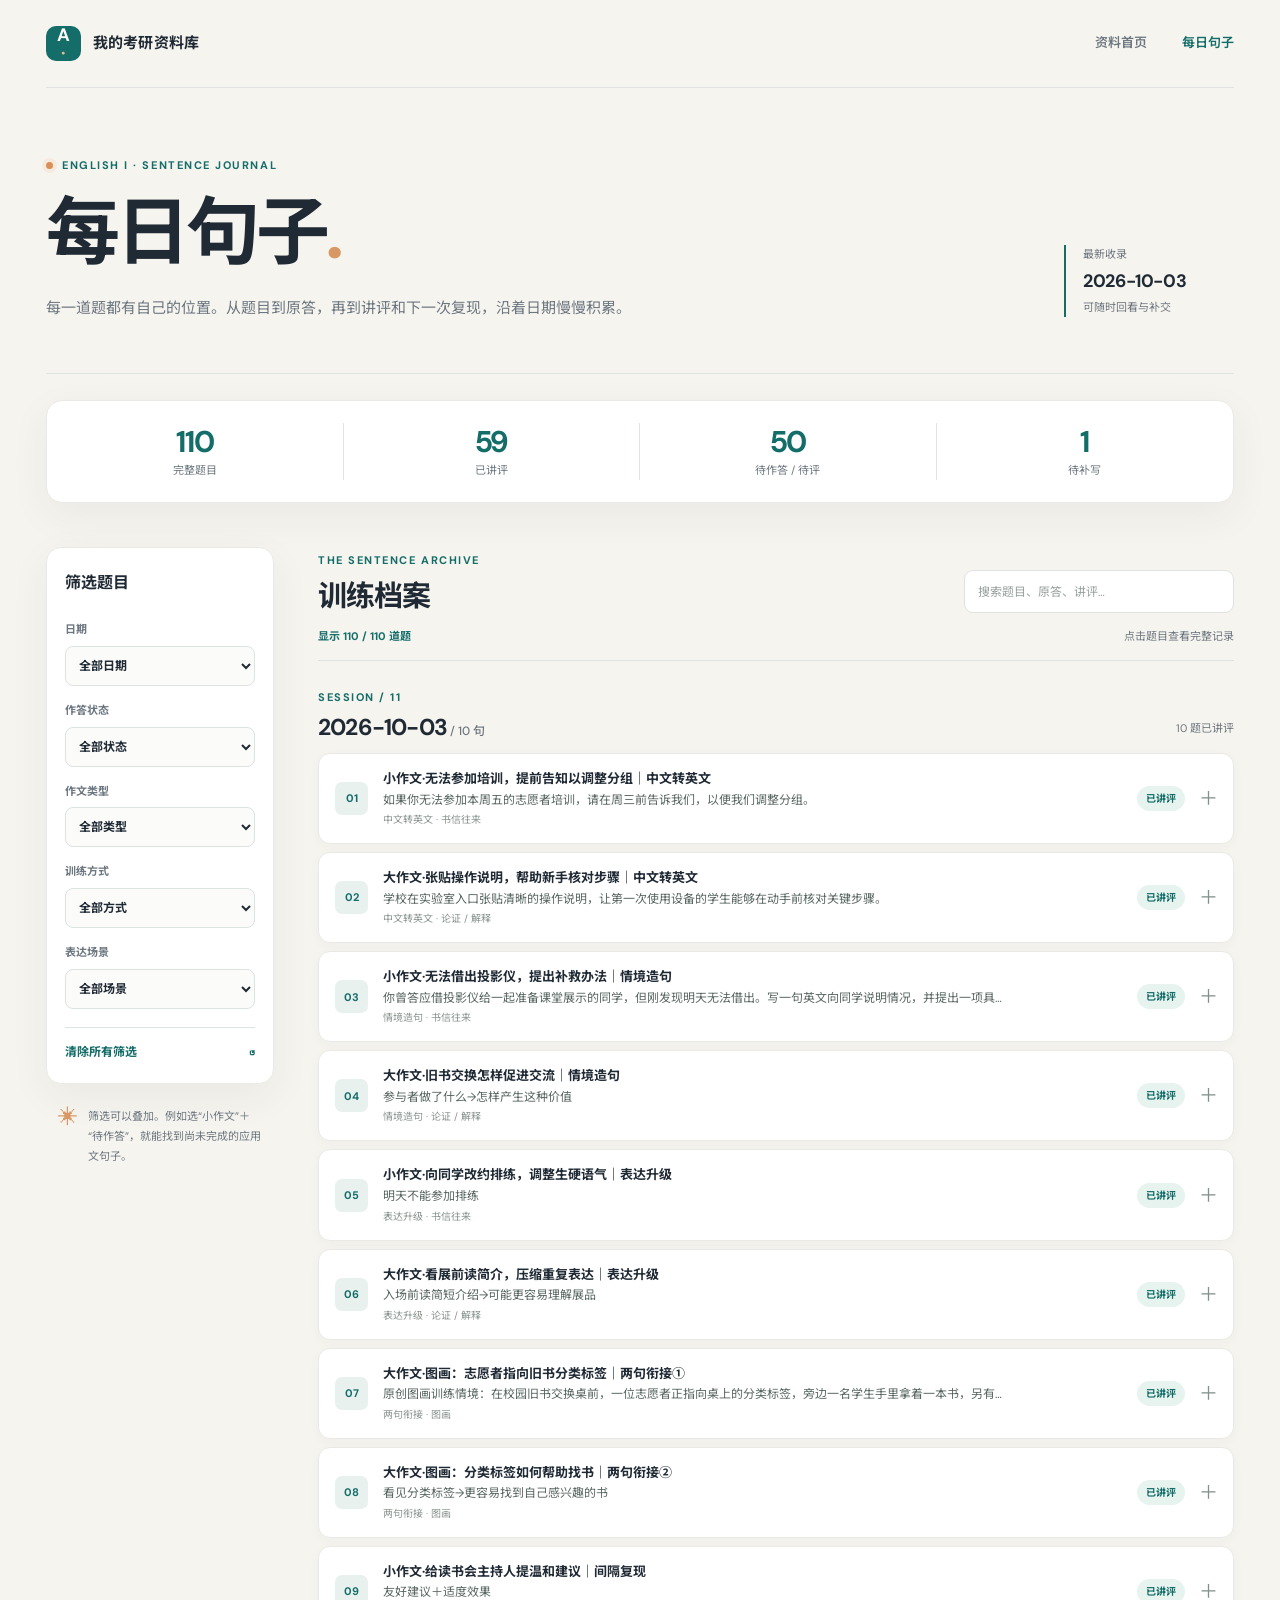
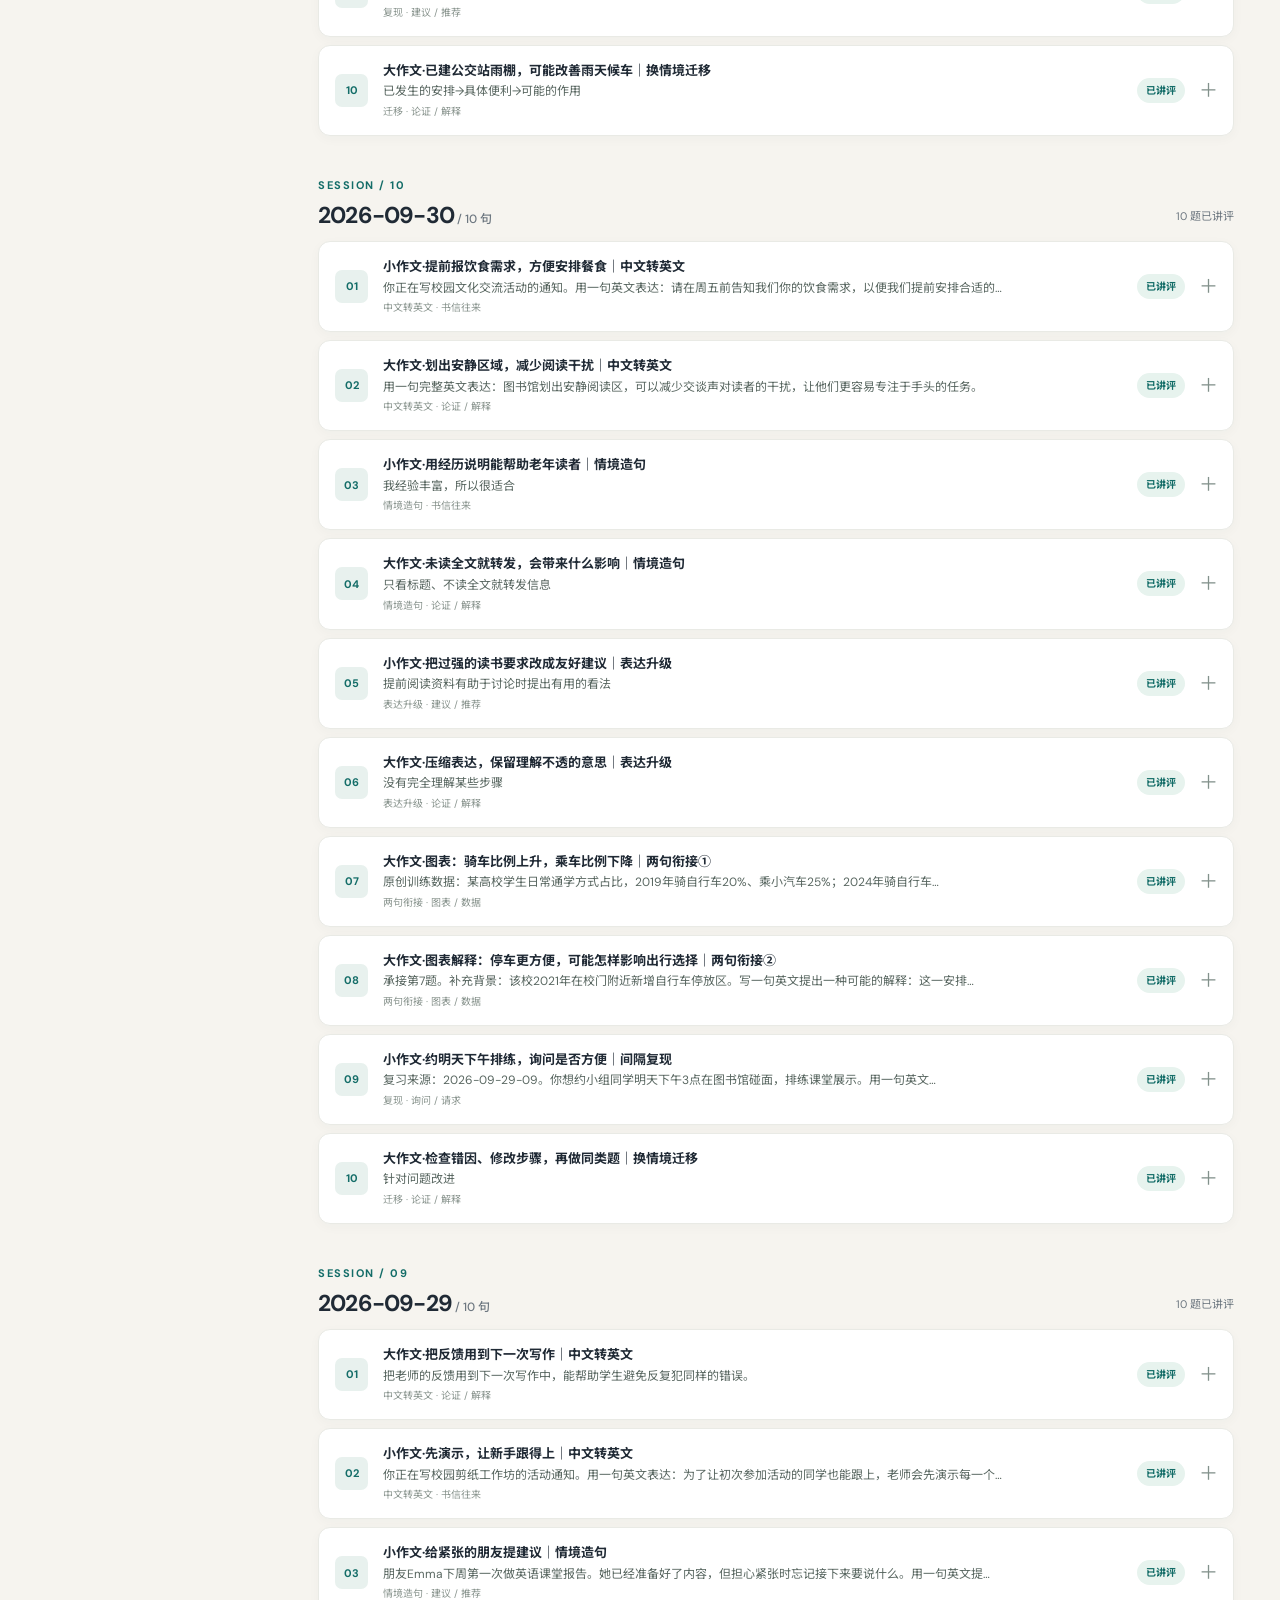
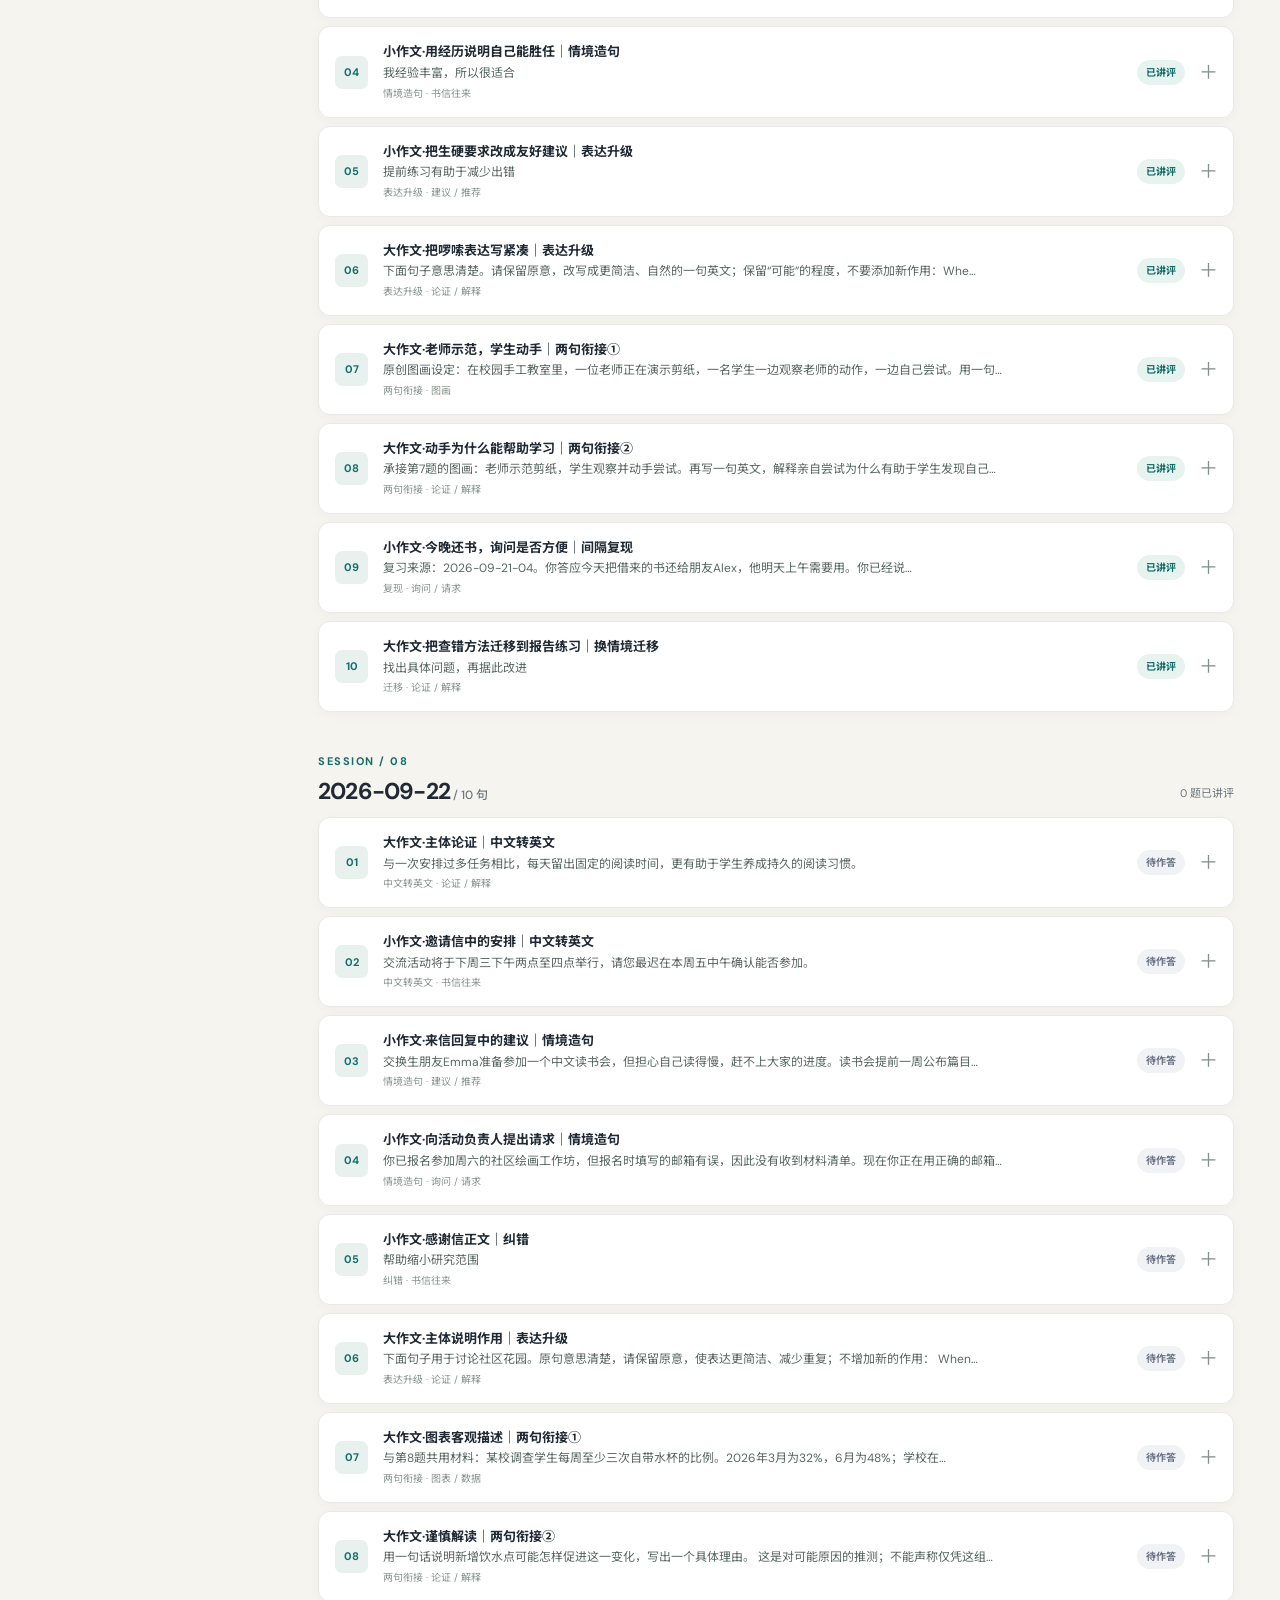
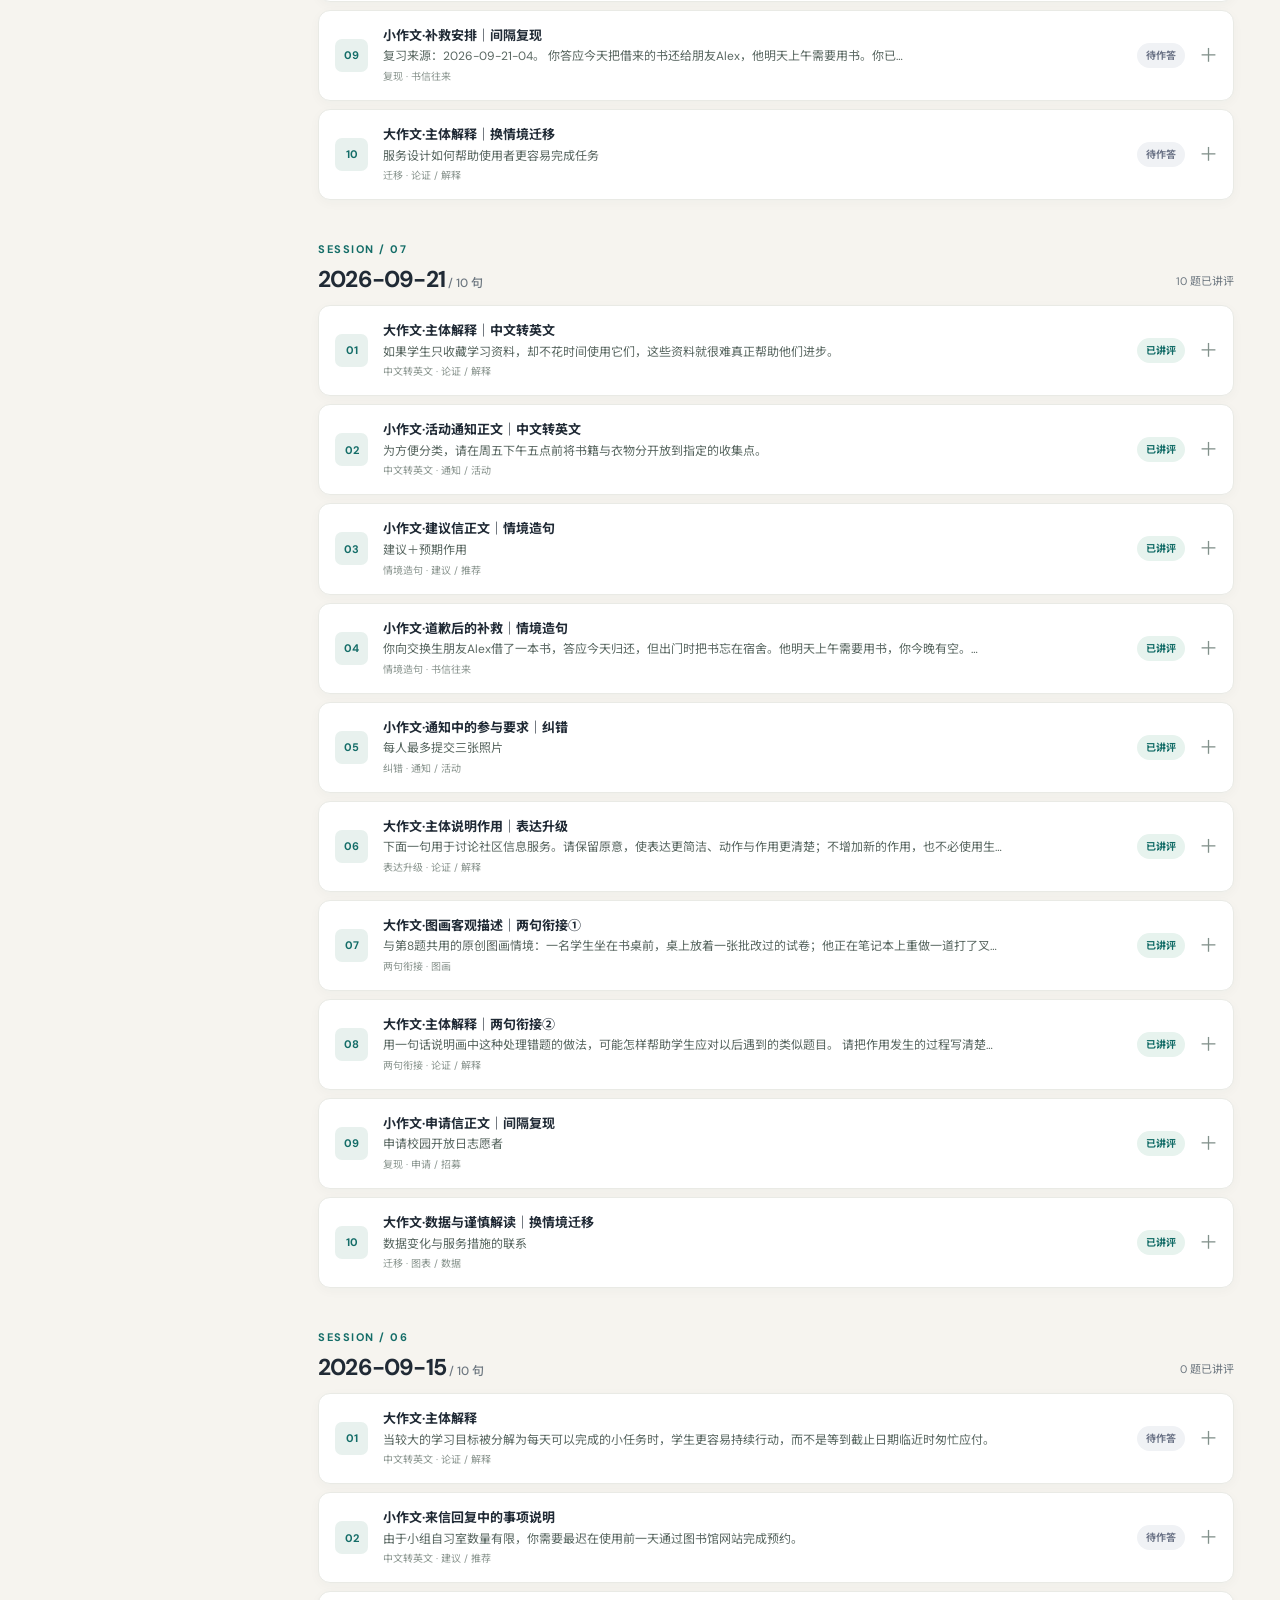
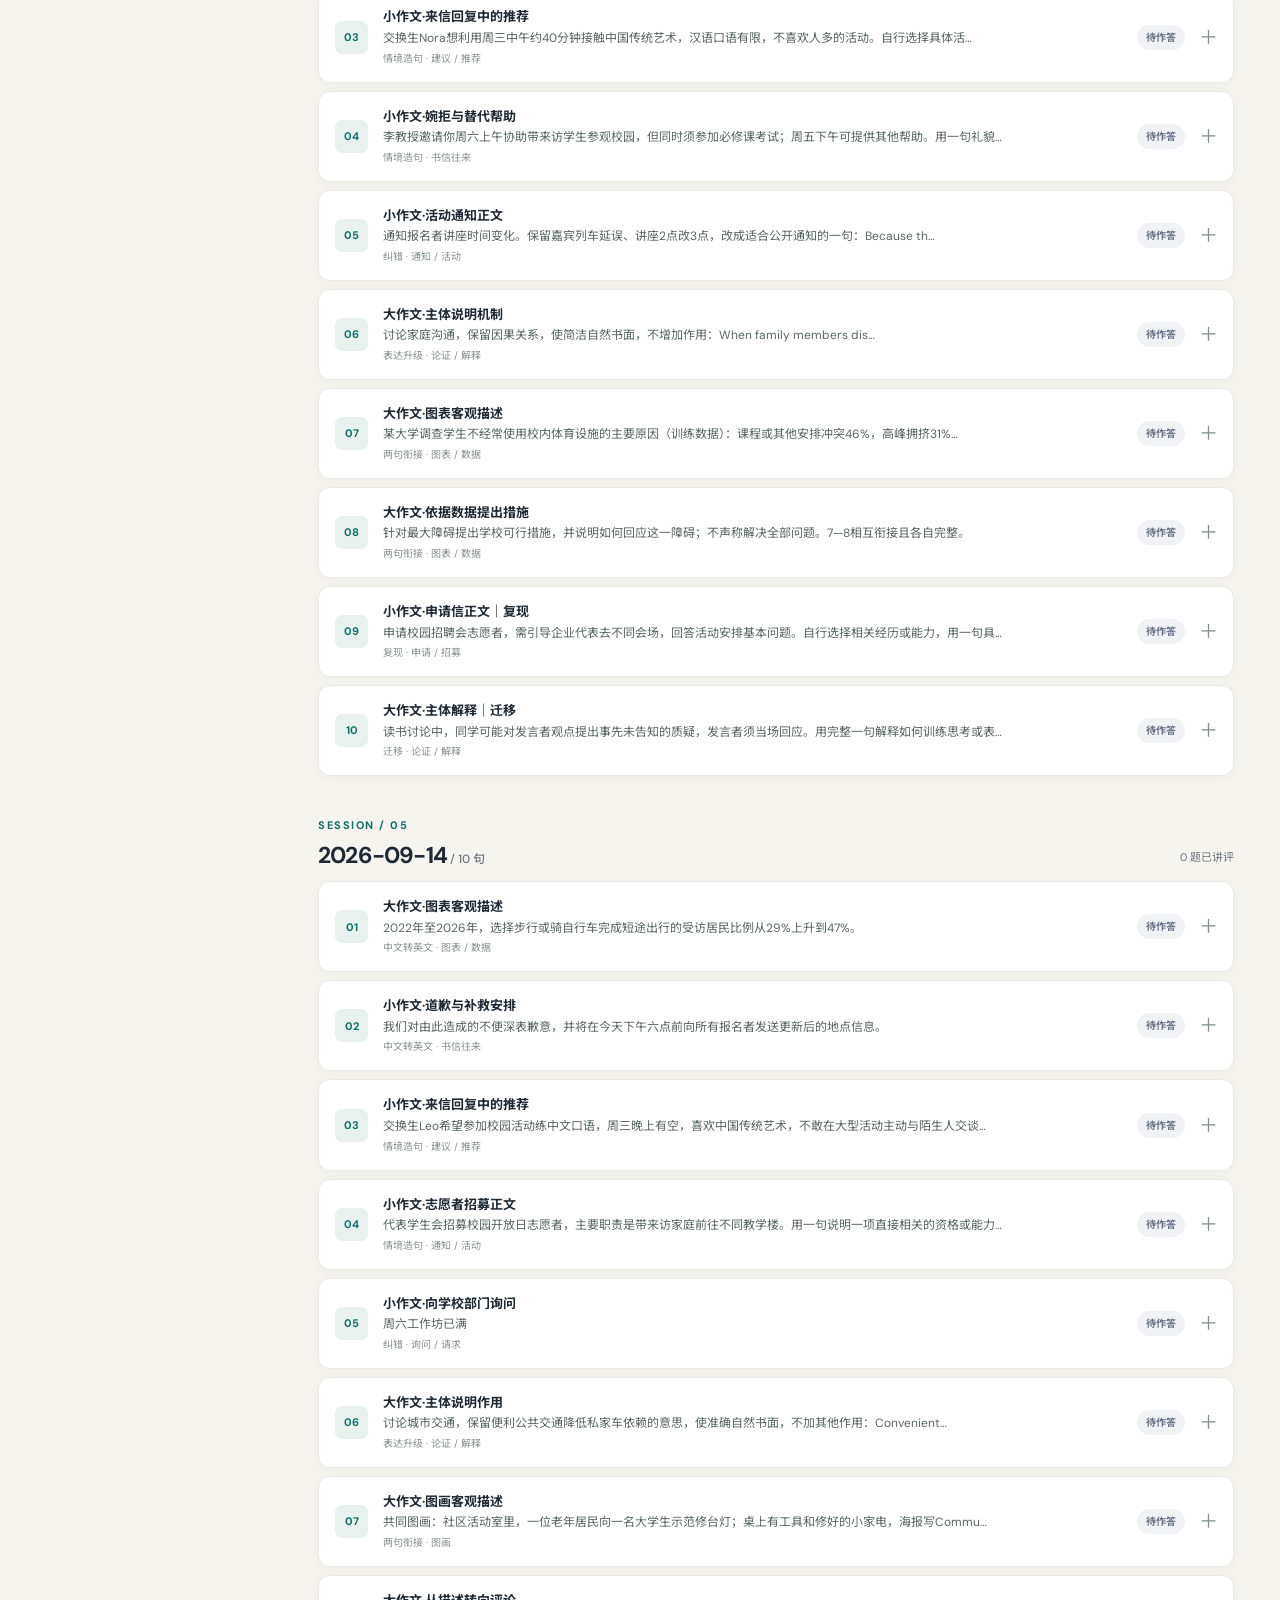
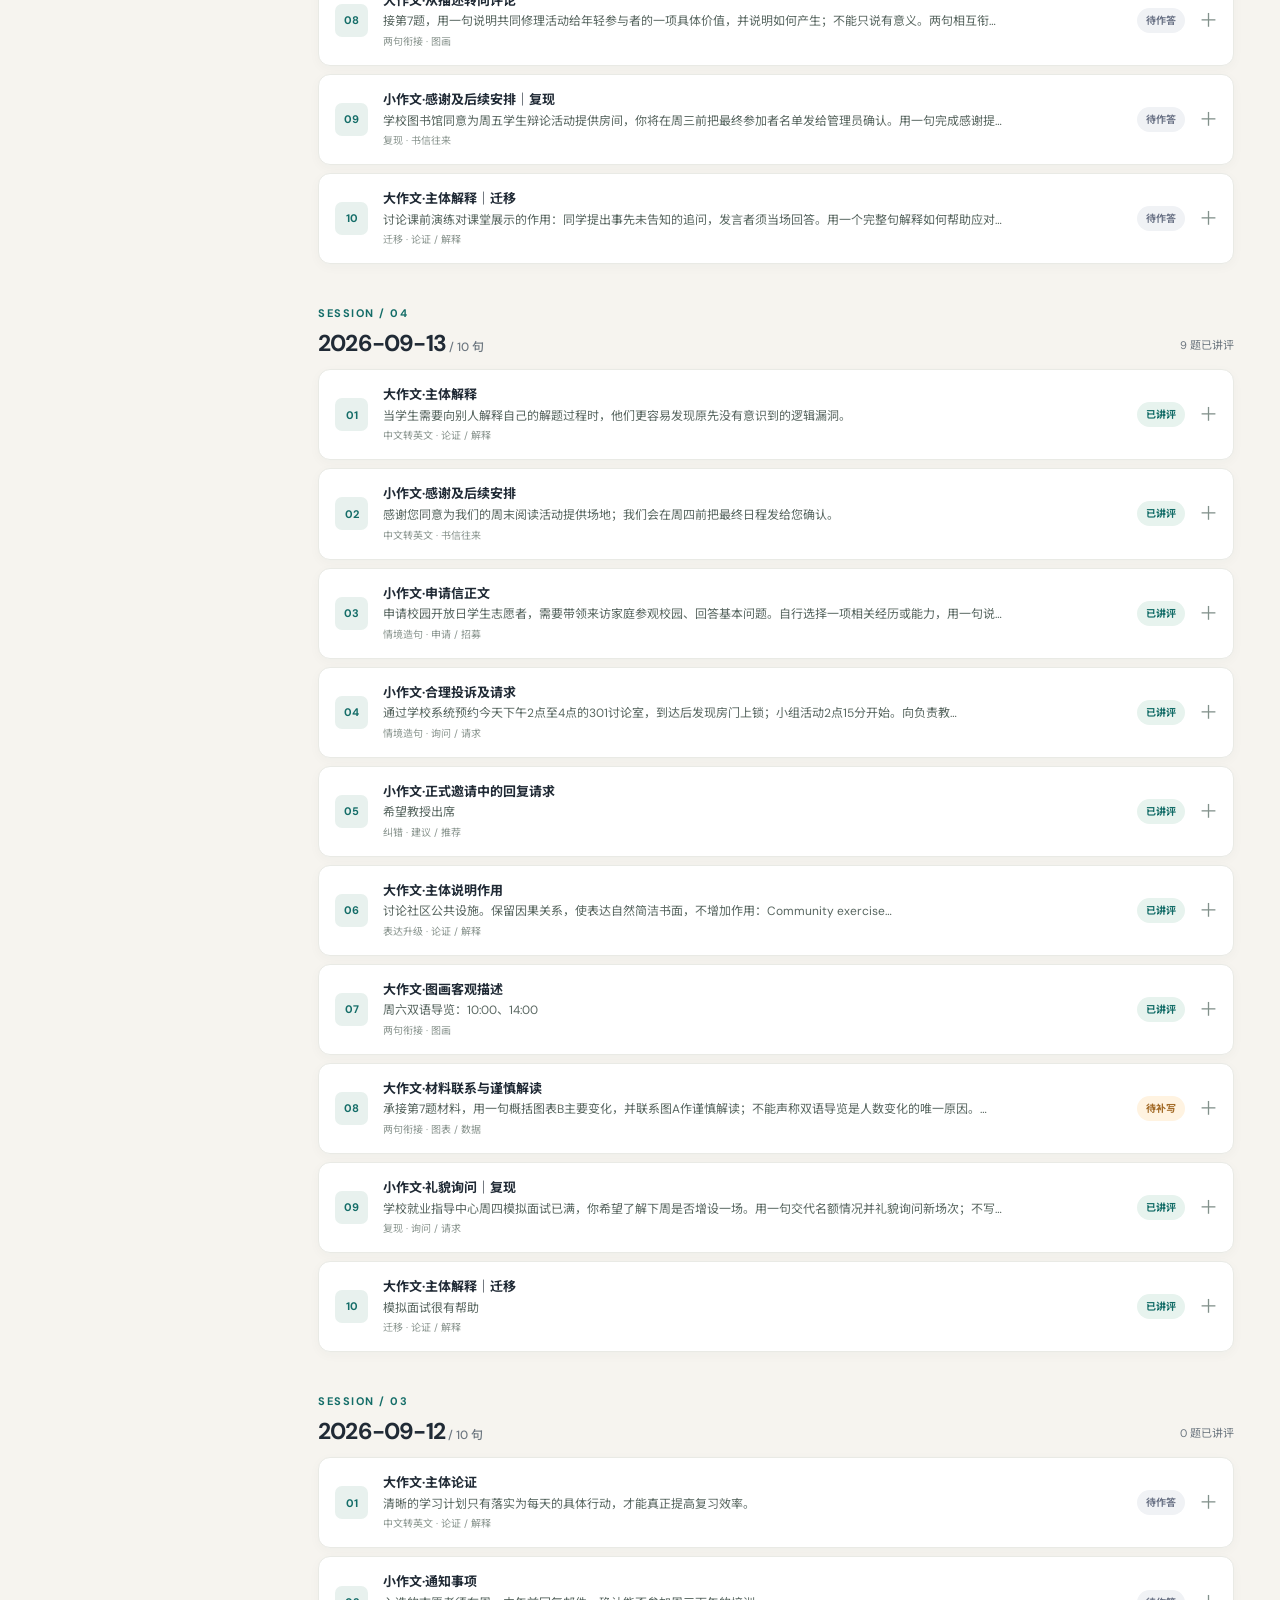
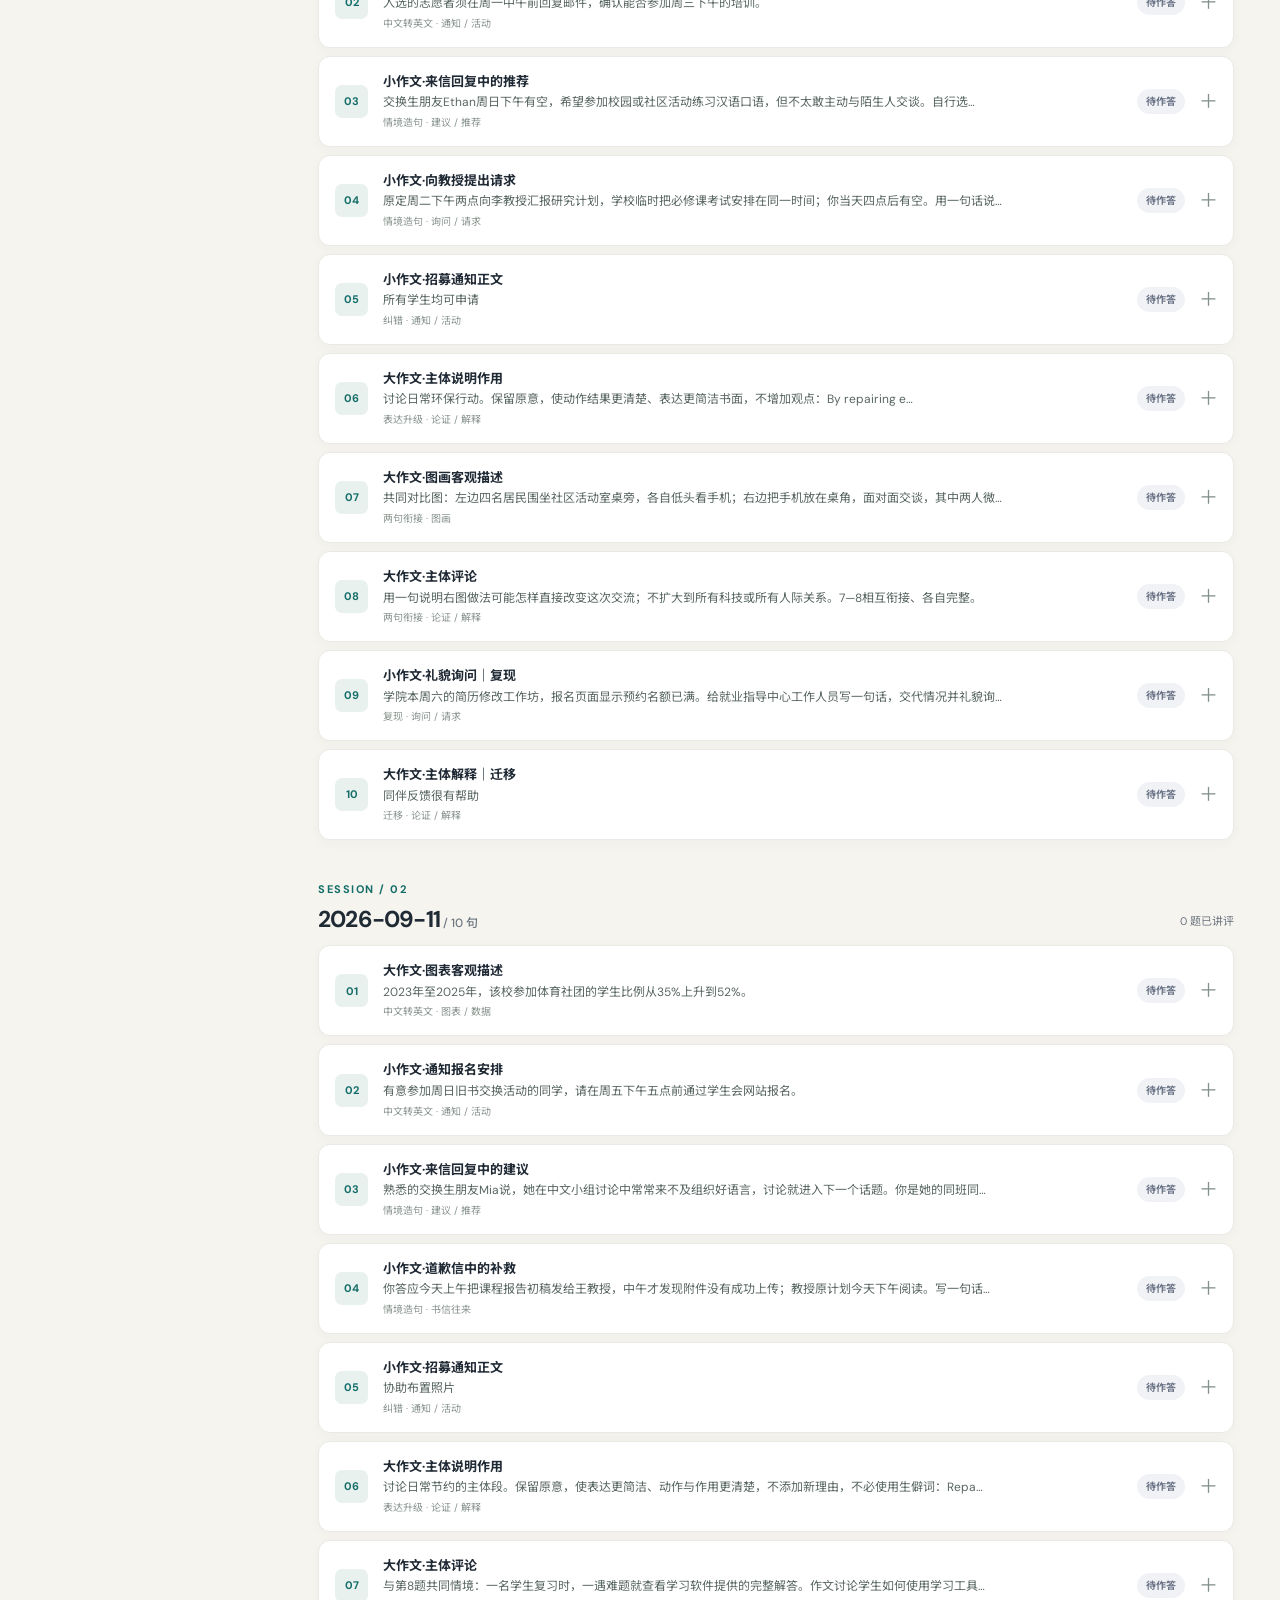
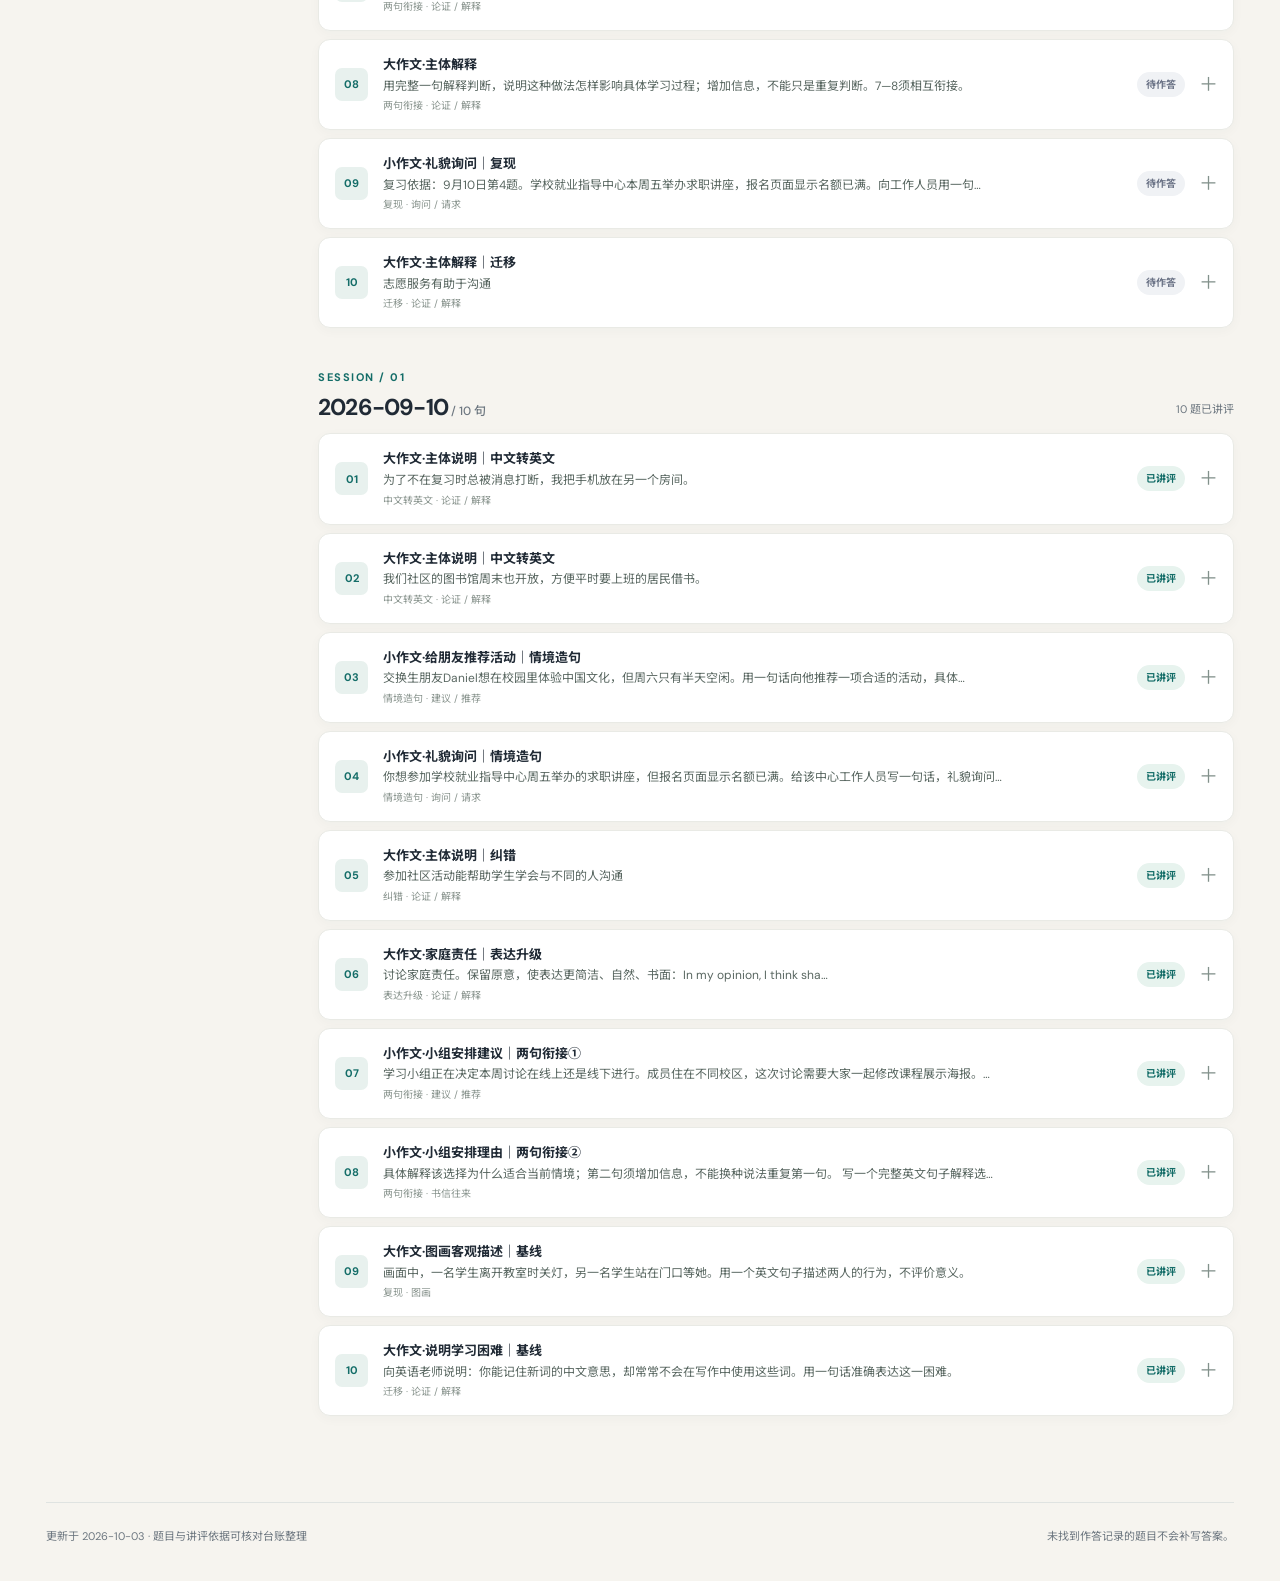
==== commit 6d241a42: "Record October 3 answers and individual feedback" ====
--- a/daily-sentences/index.html
+++ b/daily-sentences/index.html
@@ -22,8 +22,8 @@
     </header>
     <section class="progress-strip" aria-label="训练概览">
       <div><strong>110</strong><span>完整题目</span></div>
-      <div><strong>49</strong><span>已讲评</span></div>
-      <div><strong>60</strong><span>待作答 / 待评</span></div>
+      <div><strong>59</strong><span>已讲评</span></div>
+      <div><strong>50</strong><span>待作答 / 待评</span></div>
       <div><strong>1</strong><span>待补写</span></div>
     </section>
     <div class="archive-layout">
@@ -44,135 +44,135 @@
       <div class="archive-content">
         <div class="content-toolbar"><div><span class="overline">THE SENTENCE ARCHIVE</span><h2>训练档案</h2></div><div class="search-wrap"><label class="sr-only" for="search">搜索题目、原答与讲评</label><input id="search" type="search" placeholder="搜索题目、原答、讲评…" autocomplete="off"></div></div>
         <div class="results-row"><span id="result-count" role="status" aria-live="polite">显示 110 道题</span><span>点击题目查看完整记录</span></div>
-        <div id="archive"><section class="day-section" data-day="2026-10-03"><div class="date-heading"><div><span class="overline">SESSION / 11</span><h2>2026-10-03<small> / 10 句</small></h2></div><span>0 题已讲评</span></div><div class="question-list">
-      <details class="question" id="q-2026-10-03-01" data-date="2026-10-03" data-state="pending" data-genre="small" data-mode="translate" data-scene="correspondence" data-search="2026-10-03-01 小作文·无法参加培训，提前告知以调整分组｜中文转英文 你在给校园志愿者写通知。用一个英文句子表达：“如果你无法参加本周五的志愿者培训，请在周三前告诉我们，以便我们调整分组。”保留条件、两个时间和目的。  ">
+        <div id="archive"><section class="day-section" data-day="2026-10-03"><div class="date-heading"><div><span class="overline">SESSION / 11</span><h2>2026-10-03<small> / 10 句</small></h2></div><span>10 题已讲评</span></div><div class="question-list">
+      <details class="question" id="q-2026-10-03-01" data-date="2026-10-03" data-state="reviewed" data-genre="small" data-mode="translate" data-scene="correspondence" data-search="2026-10-03-01 小作文·无法参加培训，提前告知以调整分组｜中文转英文 你在给校园志愿者写通知。用一个英文句子表达：“如果你无法参加本周五的志愿者培训，请在周三前告诉我们，以便我们调整分组。”保留条件、两个时间和目的。 please inform us by this wednesday if you can&#x27;t attent the volunteer training this friday, which can make it easir for us to group volunteers. 周三告知、周五培训和不能参加的条件均保留；inform us搭配正确。 attent→attend；easir→easier。 which可以回指前面的告知行为，不一概判错；so that更直接说明通知的目的。group volunteers能理解，adjust the group assignments更准确对应调整分组。 please let us know by this wednesday if you cannot attend the volunteer training this friday so that we can adjust the group assignments. 如果你无法参加本周五的志愿者培训，请在周三前告诉我们，以便我们调整分组。 ">
         <summary>
           <span class="question-index">01</span>
           <span class="question-main"><strong>小作文·无法参加培训，提前告知以调整分组｜中文转英文</strong><span class="question-preview">如果你无法参加本周五的志愿者培训，请在周三前告诉我们，以便我们调整分组。</span><small>中文转英文 · 书信往来</small></span>
-          <span class="state-pill pending">待作答</span>
+          <span class="state-pill reviewed">已讲评</span>
           <span class="open-icon" aria-hidden="true">＋</span>
         </summary>
         <div class="question-detail">
           <div class="prompt-block"><span class="content-label">题目 · 2026-10-03-01</span><p>你在给校园志愿者写通知。用一个英文句子表达：“如果你无法参加本周五的志愿者培训，请在周三前告诉我们，以便我们调整分组。”保留条件、两个时间和目的。</p></div>
-          <p class="waiting">进度：已出题／待作答／未评／尚未验证掌握。</p>
-          <p class="waiting">尚未找到作答记录。可以在聊天中报出日期和题号继续作答。</p>
-        </div>
-      </details>
-      <details class="question" id="q-2026-10-03-02" data-date="2026-10-03" data-state="pending" data-genre="large" data-mode="translate" data-scene="argument" data-search="2026-10-03-02 大作文·张贴操作说明，帮助新手核对步骤｜中文转英文 用一个英文句子表达：“学校在实验室入口张贴清晰的操作说明，让第一次使用设备的学生能够在动手前核对关键步骤。”不自行添加安全事故或效果统计。  ">
+          <p class="waiting">进度：已提交英文／已讲评／时间与条件已覆盖／拼写及目的表达待复现。</p>
+          <div class="answer-block"><span class="content-label">你的原答</span><p class="english">Please inform us by this Wednesday if you can&#x27;t attent the volunteer training this Friday, which can make it easir for us to group volunteers.</p></div><div class="feedback-block"><span class="content-label">讲评与修改</span><dl class="feedback-list"><div><dt>任务与可保留</dt><dd>周三告知、周五培训和不能参加的条件均保留；inform us搭配正确。</dd></div><div><dt>必须纠错</dt><dd>attent→attend；easir→easier。</dd></div><div><dt>可选提升</dt><dd>which可以回指前面的告知行为，不一概判错；so that更直接说明通知的目的。group volunteers能理解，adjust the group assignments更准确对应调整分组。</dd></div><div><dt>推荐表达</dt><dd>Please let us know by this Wednesday if you cannot attend the volunteer training this Friday so that we can adjust the group assignments.</dd></div><div><dt>中文核对</dt><dd>如果你无法参加本周五的志愿者培训，请在周三前告诉我们，以便我们调整分组。</dd></div></dl></div>
+        </div>
+      </details>
+      <details class="question" id="q-2026-10-03-02" data-date="2026-10-03" data-state="reviewed" data-genre="large" data-mode="translate" data-scene="argument" data-search="2026-10-03-02 大作文·张贴操作说明，帮助新手核对步骤｜中文转英文 用一个英文句子表达：“学校在实验室入口张贴清晰的操作说明，让第一次使用设备的学生能够在动手前核对关键步骤。”不自行添加安全事故或效果统计。 school puts up clear instructions at the laboratory entrance, which can enable students who are at their first time to use the devices to check key steps. 抓住学校贴说明→帮助第一次使用设备的学生检查步骤；puts up可以保留。 school在这里指具体学校，宜用the school或our school；who are at their first time to use...不成立，用using...for the first time或first-time users。需补before operating/before starting，保留动手前核对。 the school posts clear instructions at the laboratory entrance, enabling first-time users to check the key steps before operating the equipment. 学校在实验室入口张贴清晰的操作说明，使第一次使用设备的人能在操作前核对关键步骤。 first-time users＝第一次使用的人；equipment不可数，设备可用devices，不能单凭devices判错。enabling把学校这一安排与具体作用相连。 ">
         <summary>
           <span class="question-index">02</span>
           <span class="question-main"><strong>大作文·张贴操作说明，帮助新手核对步骤｜中文转英文</strong><span class="question-preview">学校在实验室入口张贴清晰的操作说明，让第一次使用设备的学生能够在动手前核对关键步骤。</span><small>中文转英文 · 论证 / 解释</small></span>
-          <span class="state-pill pending">待作答</span>
+          <span class="state-pill reviewed">已讲评</span>
           <span class="open-icon" aria-hidden="true">＋</span>
         </summary>
         <div class="question-detail">
           <div class="prompt-block"><span class="content-label">题目 · 2026-10-03-02</span><p>用一个英文句子表达：“学校在实验室入口张贴清晰的操作说明，让第一次使用设备的学生能够在动手前核对关键步骤。”不自行添加安全事故或效果统计。</p></div>
-          <p class="waiting">进度：已出题／待作答／未评／尚未验证掌握。</p>
-          <p class="waiting">尚未找到作答记录。可以在聊天中报出日期和题号继续作答。</p>
-        </div>
-      </details>
-      <details class="question" id="q-2026-10-03-03" data-date="2026-10-03" data-state="pending" data-genre="small" data-mode="compose" data-scene="correspondence" data-search="2026-10-03-03 小作文·无法借出投影仪，提出补救办法｜情境造句 你曾答应借投影仪给一起准备课堂展示的同学，但刚发现明天无法借出。写一句英文向同学说明情况，并提出一项具体、可执行的补救办法；补救办法由你自己决定，语气适合熟悉的同学。不要编造已经完成的安排。  ">
+          <p class="waiting">进度：已提交英文／已讲评／首次使用的修饰关系与操作前检查待复现。</p>
+          <div class="answer-block"><span class="content-label">你的原答</span><p class="english">School puts up clear instructions at the laboratory entrance, which can enable students who are at their first time to use the devices to check key steps.</p></div><div class="feedback-block"><span class="content-label">讲评与修改</span><dl class="feedback-list"><div><dt>任务与可保留</dt><dd>抓住学校贴说明→帮助第一次使用设备的学生检查步骤；puts up可以保留。</dd></div><div><dt>必须纠错</dt><dd>School在这里指具体学校，宜用The school或Our school；who are at their first time to use...不成立，用using...for the first time或first-time users。需补before operating/before starting，保留动手前核对。</dd></div><div><dt>推荐表达</dt><dd>The school posts clear instructions at the laboratory entrance, enabling first-time users to check the key steps before operating the equipment.</dd></div><div><dt>中文核对</dt><dd>学校在实验室入口张贴清晰的操作说明，使第一次使用设备的人能在操作前核对关键步骤。</dd></div><div><dt>搭配与边界</dt><dd>first-time users＝第一次使用的人；equipment不可数，设备可用devices，不能单凭devices判错。enabling把学校这一安排与具体作用相连。</dd></div></dl></div>
+        </div>
+      </details>
+      <details class="question" id="q-2026-10-03-03" data-date="2026-10-03" data-state="reviewed" data-genre="small" data-mode="compose" data-scene="correspondence" data-search="2026-10-03-03 小作文·无法借出投影仪，提出补救办法｜情境造句 你曾答应借投影仪给一起准备课堂展示的同学，但刚发现明天无法借出。写一句英文向同学说明情况，并提出一项具体、可执行的补救办法；补救办法由你自己决定，语气适合熟悉的同学。不要编造已经完成的安排。 i am writing to inform you that i can&#x27;t lend the projecter to you tomorrow, but maybe next time? 说明了明天无法借出；lend something to somebody结构正确。 projecter→projector。maybe next time不是一项针对明天展示的具体补救；整句也以省略问句收尾。 i am writing to inform you that语法成立，但给熟悉同学写信可以直接表达歉意与困难。 i’m sorry i can’t lend you the projector tomorrow, but i could ... . 自己决定一项具体、能帮助对方准备明天展示的办法；不能把尚未完成的事写成已经安排妥当。本题请重写。 ">
         <summary>
           <span class="question-index">03</span>
           <span class="question-main"><strong>小作文·无法借出投影仪，提出补救办法｜情境造句</strong><span class="question-preview">你曾答应借投影仪给一起准备课堂展示的同学，但刚发现明天无法借出。写一句英文向同学说明情况，并提出一项具…</span><small>情境造句 · 书信往来</small></span>
-          <span class="state-pill pending">待作答</span>
+          <span class="state-pill reviewed">已讲评</span>
           <span class="open-icon" aria-hidden="true">＋</span>
         </summary>
         <div class="question-detail">
           <div class="prompt-block"><span class="content-label">题目 · 2026-10-03-03</span><p>你曾答应借投影仪给一起准备课堂展示的同学，但刚发现明天无法借出。写一句英文向同学说明情况，并提出一项具体、可执行的补救办法；补救办法由你自己决定，语气适合熟悉的同学。不要编造已经完成的安排。</p></div>
-          <p class="waiting">进度：已出题／待作答／未评／尚未验证掌握。</p>
-          <p class="waiting">尚未找到作答记录。可以在聊天中报出日期和题号继续作答。</p>
-        </div>
-      </details>
-      <details class="question" id="q-2026-10-03-04" data-date="2026-10-03" data-state="pending" data-genre="large" data-mode="compose" data-scene="argument" data-search="2026-10-03-04 大作文·旧书交换怎样促进交流｜情境造句 讨论校园旧书交换活动。选择一种它可能带来的具体价值，用一个英文句子说明“参与者做了什么→怎样产生这种价值”；可以谈阅读或人与人之间的交流，由你决定。不要把可能的效果写成必然结果，也不编造统计。  ">
+          <p class="waiting">进度：已提交英文／已讲评／补救任务未完成／已给支架／待重写。</p>
+          <div class="answer-block"><span class="content-label">你的原答</span><p class="english">I am writing to inform you that I can&#x27;t lend the projecter to you tomorrow, but maybe next time?</p></div><div class="feedback-block"><span class="content-label">讲评与修改</span><dl class="feedback-list"><div><dt>任务与可保留</dt><dd>说明了明天无法借出；lend something to somebody结构正确。</dd></div><div><dt>必须纠错</dt><dd>projecter→projector。maybe next time不是一项针对明天展示的具体补救；整句也以省略问句收尾。</dd></div><div><dt>可选语气</dt><dd>I am writing to inform you that语法成立，但给熟悉同学写信可以直接表达歉意与困难。</dd></div><div><dt>推荐支架</dt><dd>I’m sorry I can’t lend you the projector tomorrow, but I could ... .</dd></div><div><dt>自主补足</dt><dd>自己决定一项具体、能帮助对方准备明天展示的办法；不能把尚未完成的事写成已经安排妥当。本题请重写。</dd></div></dl></div>
+        </div>
+      </details>
+      <details class="question" id="q-2026-10-03-04" data-date="2026-10-03" data-state="reviewed" data-genre="large" data-mode="compose" data-scene="argument" data-search="2026-10-03-04 大作文·旧书交换怎样促进交流｜情境造句 讨论校园旧书交换活动。选择一种它可能带来的具体价值，用一个英文句子说明“参与者做了什么→怎样产生这种价值”；可以谈阅读或人与人之间的交流，由你决定。不要把可能的效果写成必然结果，也不编造统计。 by exchanging old books, participants can make new friends and learn from different people&#x27;s reading notes. 语法成立，by exchanging自然连接活动与价值；选择了交友和从读书笔记中学习。 无明确语法错误；reading notes是可用表达。 旧书交换通常指used books或second-hand books，old books也能理解；若交换的书带有读者笔记，第二项价值成立，但不默认所有旧书都带笔记。 by exchanging used books, participants can make new friends and learn from the notes left by other readers. 通过交换读过的书，参与者能够结交新朋友，并从其他读者留下的笔记中学习。以你的“书中有笔记”设定为使用条件。 ">
         <summary>
           <span class="question-index">04</span>
           <span class="question-main"><strong>大作文·旧书交换怎样促进交流｜情境造句</strong><span class="question-preview">参与者做了什么→怎样产生这种价值</span><small>情境造句 · 论证 / 解释</small></span>
-          <span class="state-pill pending">待作答</span>
+          <span class="state-pill reviewed">已讲评</span>
           <span class="open-icon" aria-hidden="true">＋</span>
         </summary>
         <div class="question-detail">
           <div class="prompt-block"><span class="content-label">题目 · 2026-10-03-04</span><p>讨论校园旧书交换活动。选择一种它可能带来的具体价值，用一个英文句子说明“参与者做了什么→怎样产生这种价值”；可以谈阅读或人与人之间的交流，由你决定。不要把可能的效果写成必然结果，也不编造统计。</p></div>
-          <p class="waiting">进度：已出题／待作答／未评／尚未验证掌握。</p>
-          <p class="waiting">尚未找到作答记录。可以在聊天中报出日期和题号继续作答。</p>
-        </div>
-      </details>
-      <details class="question" id="q-2026-10-03-05" data-date="2026-10-03" data-state="pending" data-genre="small" data-mode="upgrade" data-scene="correspondence" data-search="2026-10-03-05 小作文·向同学改约排练，调整生硬语气｜表达升级 把下面这句话改写成给同组同学的一句自然、礼貌的英文；保留“明天不能参加排练”以及“希望另约时间”，不要自行指定新时间：i regret to inform you that i cannot attend the rehearsal tomorrow and hereby request that you reschedule it. 原句信息基本完整，重点判断语气和谁来安排。  ">
+          <p class="waiting">进度：已提交英文／已讲评／表达基本成立／内容条件与精确度待迁移。</p>
+          <div class="answer-block"><span class="content-label">你的原答</span><p class="english">By exchanging old books, participants can make new friends and learn from different people&#x27;s reading notes.</p></div><div class="feedback-block"><span class="content-label">讲评与修改</span><dl class="feedback-list"><div><dt>任务与可保留</dt><dd>语法成立，By exchanging自然连接活动与价值；选择了交友和从读书笔记中学习。</dd></div><div><dt>必须纠错</dt><dd>无明确语法错误；reading notes是可用表达。</dd></div><div><dt>可选提升与条件</dt><dd>旧书交换通常指used books或second-hand books，old books也能理解；若交换的书带有读者笔记，第二项价值成立，但不默认所有旧书都带笔记。</dd></div><div><dt>推荐表达</dt><dd>By exchanging used books, participants can make new friends and learn from the notes left by other readers.</dd></div><div><dt>中文核对</dt><dd>通过交换读过的书，参与者能够结交新朋友，并从其他读者留下的笔记中学习。以你的“书中有笔记”设定为使用条件。</dd></div></dl></div>
+        </div>
+      </details>
+      <details class="question" id="q-2026-10-03-05" data-date="2026-10-03" data-state="reviewed" data-genre="small" data-mode="upgrade" data-scene="correspondence" data-search="2026-10-03-05 小作文·向同学改约排练，调整生硬语气｜表达升级 把下面这句话改写成给同组同学的一句自然、礼貌的英文；保留“明天不能参加排练”以及“希望另约时间”，不要自行指定新时间：i regret to inform you that i cannot attend the rehearsal tomorrow and hereby request that you reschedule it. 原句信息基本完整，重点判断语气和谁来安排。 i regretly inform you that i cannot attend the rehearsal tomorrow and hereby hope that you could reschedule it. 无法参加明天排练及希望调整时间两个信息都已出现。 regretly不是标准词；可用regret to inform或i’m sorry。hereby hope不自然，hereby常用于正式声明行为，此处删除。 regret to inform较正式，给同组同学可直接道歉并共同询问另约时间；could可以用于委婉请求，不能一概判错。 i’m sorry i can’t attend tomorrow’s rehearsal, but could we arrange another time? 抱歉，我不能参加明天的排练；我们能另约一个时间吗？共同商量比单方面让对方reschedule更贴合同组关系。 ">
         <summary>
           <span class="question-index">05</span>
           <span class="question-main"><strong>小作文·向同学改约排练，调整生硬语气｜表达升级</strong><span class="question-preview">明天不能参加排练</span><small>表达升级 · 书信往来</small></span>
-          <span class="state-pill pending">待作答</span>
+          <span class="state-pill reviewed">已讲评</span>
           <span class="open-icon" aria-hidden="true">＋</span>
         </summary>
         <div class="question-detail">
           <div class="prompt-block"><span class="content-label">题目 · 2026-10-03-05</span><p>把下面这句话改写成给同组同学的一句自然、礼貌的英文；保留“明天不能参加排练”以及“希望另约时间”，不要自行指定新时间：I regret to inform you that I cannot attend the rehearsal tomorrow and hereby request that you reschedule it. 原句信息基本完整，重点判断语气和谁来安排。</p></div>
-          <p class="waiting">进度：已出题／待作答／未评／尚未验证掌握。</p>
-          <p class="waiting">尚未找到作答记录。可以在聊天中报出日期和题号继续作答。</p>
-        </div>
-      </details>
-      <details class="question" id="q-2026-10-03-06" data-date="2026-10-03" data-state="pending" data-genre="large" data-mode="upgrade" data-scene="argument" data-search="2026-10-03-06 大作文·看展前读简介，压缩重复表达｜表达升级 将下面句子改写为更紧凑、自然的一句英文，保留“入场前读简短介绍→可能更容易理解展品”的意思与可能性，不添加新作用：when visitors are given a short description of an exhibition before entering, they may be able to understand the exhibits better because they have some basic information about the objects on display.  ">
+          <p class="waiting">进度：已提交英文／已讲评／词形与同学之间改约语气待复现。</p>
+          <div class="answer-block"><span class="content-label">你的原答</span><p class="english">I regretly inform you that I cannot attend the rehearsal tomorrow and hereby hope that you could reschedule it.</p></div><div class="feedback-block"><span class="content-label">讲评与修改</span><dl class="feedback-list"><div><dt>任务与可保留</dt><dd>无法参加明天排练及希望调整时间两个信息都已出现。</dd></div><div><dt>必须纠错</dt><dd>regretly不是标准词；可用regret to inform或I’m sorry。hereby hope不自然，hereby常用于正式声明行为，此处删除。</dd></div><div><dt>可选语气</dt><dd>regret to inform较正式，给同组同学可直接道歉并共同询问另约时间；could可以用于委婉请求，不能一概判错。</dd></div><div><dt>推荐表达</dt><dd>I’m sorry I can’t attend tomorrow’s rehearsal, but could we arrange another time?</dd></div><div><dt>中文核对</dt><dd>抱歉，我不能参加明天的排练；我们能另约一个时间吗？共同商量比单方面让对方reschedule更贴合同组关系。</dd></div></dl></div>
+        </div>
+      </details>
+      <details class="question" id="q-2026-10-03-06" data-date="2026-10-03" data-state="reviewed" data-genre="large" data-mode="upgrade" data-scene="argument" data-search="2026-10-03-06 大作文·看展前读简介，压缩重复表达｜表达升级 将下面句子改写为更紧凑、自然的一句英文，保留“入场前读简短介绍→可能更容易理解展品”的意思与可能性，不添加新作用：when visitors are given a short description of an exhibition before entering, they may be able to understand the exhibits better because they have some basic information about the objects on display. when given a short description before entering, visitors may understand the exhibits better. 保留了入场前获得简短介绍、可能性及更理解展品；压缩重复信息的目标已完成。 无。when given...可展开为when visitors are given...，被给予介绍的是visitors，修饰关系成立。 when given a short description before entering, visitors may understand the exhibits better. 参观者在入场前获得简短介绍后，可能更容易理解展品。 原句直接保留；may准确限定效果。这里是单题改写通过，后续换情境验证，不据此标近期稳定掌握。 ">
         <summary>
           <span class="question-index">06</span>
           <span class="question-main"><strong>大作文·看展前读简介，压缩重复表达｜表达升级</strong><span class="question-preview">入场前读简短介绍→可能更容易理解展品</span><small>表达升级 · 论证 / 解释</small></span>
-          <span class="state-pill pending">待作答</span>
+          <span class="state-pill reviewed">已讲评</span>
           <span class="open-icon" aria-hidden="true">＋</span>
         </summary>
         <div class="question-detail">
           <div class="prompt-block"><span class="content-label">题目 · 2026-10-03-06</span><p>将下面句子改写为更紧凑、自然的一句英文，保留“入场前读简短介绍→可能更容易理解展品”的意思与可能性，不添加新作用：When visitors are given a short description of an exhibition before entering, they may be able to understand the exhibits better because they have some basic information about the objects on display.</p></div>
-          <p class="waiting">进度：已出题／待作答／未评／尚未验证掌握。</p>
-          <p class="waiting">尚未找到作答记录。可以在聊天中报出日期和题号继续作答。</p>
-        </div>
-      </details>
-      <details class="question" id="q-2026-10-03-07" data-date="2026-10-03" data-state="pending" data-genre="large" data-mode="connect" data-scene="picture" data-search="2026-10-03-07 大作文·图画：志愿者指向旧书分类标签｜两句衔接① 原创图画训练情境：在校园旧书交换桌前，一位志愿者正指向桌上的分类标签，旁边一名学生手里拿着一本书，另有两名学生正在桌前选书。写一个完整英文句子，选择主要画面信息进行描述；只写图中可见的动作，不推测效果。  ">
+          <p class="waiting">进度：已提交英文／已讲评／原意保留／压缩表达本次通过／待迁移。</p>
+          <div class="answer-block"><span class="content-label">你的原答</span><p class="english">When given a short description before entering, visitors may understand the exhibits better.</p></div><div class="feedback-block"><span class="content-label">讲评与修改</span><dl class="feedback-list"><div><dt>任务与可保留</dt><dd>保留了入场前获得简短介绍、可能性及更理解展品；压缩重复信息的目标已完成。</dd></div><div><dt>必须纠错</dt><dd>无。When given...可展开为When visitors are given...，被给予介绍的是visitors，修饰关系成立。</dd></div><div><dt>推荐表达</dt><dd>When given a short description before entering, visitors may understand the exhibits better.</dd></div><div><dt>中文核对</dt><dd>参观者在入场前获得简短介绍后，可能更容易理解展品。</dd></div><div><dt>复习重点</dt><dd>原句直接保留；may准确限定效果。这里是单题改写通过，后续换情境验证，不据此标近期稳定掌握。</dd></div></dl></div>
+        </div>
+      </details>
+      <details class="question" id="q-2026-10-03-07" data-date="2026-10-03" data-state="reviewed" data-genre="large" data-mode="connect" data-scene="picture" data-search="2026-10-03-07 大作文·图画：志愿者指向旧书分类标签｜两句衔接① 原创图画训练情境：在校园旧书交换桌前，一位志愿者正指向桌上的分类标签，旁边一名学生手里拿着一本书，另有两名学生正在桌前选书。写一个完整英文句子，选择主要画面信息进行描述；只写图中可见的动作，不推测效果。 in front of the old-books-exchange table, a volunteer can be seen pointing to the lable at the table, with a student nearby holding a book and two other students picking booking. 志愿者指标签、一名学生拿书和两名学生选书的信息都覆盖；can be seen doing及with somebody doing可用于画面描述。 lable→label；picking booking→choosing books或picking out books；放在桌上的标签用on the table更准确。 old-books-exchange table组合生硬，用a book-exchange table；can be seen不是错误，直接is pointing更紧凑。 at a book-exchange table, a volunteer is pointing to the labels, with one student holding a book nearby and two others choosing books. 在旧书交换桌前，志愿者正指着分类标签，旁边一名学生拿着书，另外两人在选书。 ">
         <summary>
           <span class="question-index">07</span>
           <span class="question-main"><strong>大作文·图画：志愿者指向旧书分类标签｜两句衔接①</strong><span class="question-preview">原创图画训练情境：在校园旧书交换桌前，一位志愿者正指向桌上的分类标签，旁边一名学生手里拿着一本书，另有…</span><small>两句衔接 · 图画</small></span>
-          <span class="state-pill pending">待作答</span>
+          <span class="state-pill reviewed">已讲评</span>
           <span class="open-icon" aria-hidden="true">＋</span>
         </summary>
         <div class="question-detail">
           <div class="prompt-block"><span class="content-label">题目 · 2026-10-03-07</span><p>原创图画训练情境：在校园旧书交换桌前，一位志愿者正指向桌上的分类标签，旁边一名学生手里拿着一本书，另有两名学生正在桌前选书。写一个完整英文句子，选择主要画面信息进行描述；只写图中可见的动作，不推测效果。</p></div>
-          <p class="waiting">进度：已出题／待作答／未评／尚未验证掌握。</p>
-          <p class="waiting">尚未找到作答记录。可以在聊天中报出日期和题号继续作答。</p>
-        </div>
-      </details>
-      <details class="question" id="q-2026-10-03-08" data-date="2026-10-03" data-state="pending" data-genre="large" data-mode="connect" data-scene="picture" data-search="2026-10-03-08 大作文·图画：分类标签如何帮助找书｜两句衔接② 承接第7题，再写一个完整英文句子，解释清楚“看见分类标签→更容易找到自己感兴趣的书”的可能过程。要推进含义，不重复画面细节；图画不能证明每个参与者都找到了书。  ">
+          <p class="waiting">进度：已提交英文／已讲评／图画主要动作已覆盖／拼写搭配与with结构待复现。</p>
+          <div class="answer-block"><span class="content-label">你的原答</span><p class="english">In front of the old-books-exchange table, a volunteer can be seen pointing to the lable at the table, with a student nearby holding a book and two other students picking booking.</p></div><div class="feedback-block"><span class="content-label">讲评与修改</span><dl class="feedback-list"><div><dt>任务与可保留</dt><dd>志愿者指标签、一名学生拿书和两名学生选书的信息都覆盖；can be seen doing及with somebody doing可用于画面描述。</dd></div><div><dt>必须纠错</dt><dd>lable→label；picking booking→choosing books或picking out books；放在桌上的标签用on the table更准确。</dd></div><div><dt>可选提升</dt><dd>old-books-exchange table组合生硬，用a book-exchange table；can be seen不是错误，直接is pointing更紧凑。</dd></div><div><dt>推荐表达</dt><dd>At a book-exchange table, a volunteer is pointing to the labels, with one student holding a book nearby and two others choosing books.</dd></div><div><dt>中文核对</dt><dd>在旧书交换桌前，志愿者正指着分类标签，旁边一名学生拿着书，另外两人在选书。</dd></div></dl></div>
+        </div>
+      </details>
+      <details class="question" id="q-2026-10-03-08" data-date="2026-10-03" data-state="reviewed" data-genre="large" data-mode="connect" data-scene="picture" data-search="2026-10-03-08 大作文·图画：分类标签如何帮助找书｜两句衔接② 承接第7题，再写一个完整英文句子，解释清楚“看见分类标签→更容易找到自己感兴趣的书”的可能过程。要推进含义，不重复画面细节；图画不能证明每个参与者都找到了书。 labels make it easier for students to find their interested books. make it easier for somebody to do结构正确，承接标签到找书的作用。 their interested books不成立，感兴趣的人是students，用books they are interested in或books that interest them。 题目要求谨慎说明过程，可补分类标签指示不同种类书所在位置，并用may；补充为基于分类标签的可能解释，不冒充观察到每人实际找到书。 by indicating where different types of books are placed, the labels may help students find books that interest them. 标签显示不同种类的书放在哪里，因此可能帮助学生找到他们感兴趣的书。 ">
         <summary>
           <span class="question-index">08</span>
           <span class="question-main"><strong>大作文·图画：分类标签如何帮助找书｜两句衔接②</strong><span class="question-preview">看见分类标签→更容易找到自己感兴趣的书</span><small>两句衔接 · 图画</small></span>
-          <span class="state-pill pending">待作答</span>
+          <span class="state-pill reviewed">已讲评</span>
           <span class="open-icon" aria-hidden="true">＋</span>
         </summary>
         <div class="question-detail">
           <div class="prompt-block"><span class="content-label">题目 · 2026-10-03-08</span><p>承接第7题，再写一个完整英文句子，解释清楚“看见分类标签→更容易找到自己感兴趣的书”的可能过程。要推进含义，不重复画面细节；图画不能证明每个参与者都找到了书。</p></div>
-          <p class="waiting">进度：已出题／待作答／未评／尚未验证掌握。</p>
-          <p class="waiting">尚未找到作答记录。可以在聊天中报出日期和题号继续作答。</p>
-        </div>
-      </details>
-      <details class="question" id="q-2026-10-03-09" data-date="2026-10-03" data-state="pending" data-genre="small" data-mode="recall" data-scene="advice" data-search="2026-10-03-09 小作文·给读书会主持人提温和建议｜间隔复现 复习来源：2026-09-30-05的“友好建议＋适度效果”。朋友将主持校园读书会；你建议他事先准备两个开放式问题，这样可能更容易带动参与者发言。用一个完整英文句子提出建议并说明可能作用；不要说“不准备就没人发言”。  ">
+          <p class="waiting">进度：已提交英文／已讲评／make it easier结构已有进步／感兴趣对象及机制待复现。</p>
+          <div class="answer-block"><span class="content-label">你的原答</span><p class="english">Labels make it easier for students to find their interested books.</p></div><div class="feedback-block"><span class="content-label">讲评与修改</span><dl class="feedback-list"><div><dt>任务与可保留</dt><dd>make it easier for somebody to do结构正确，承接标签到找书的作用。</dd></div><div><dt>必须纠错</dt><dd>their interested books不成立，感兴趣的人是students，用books they are interested in或books that interest them。</dd></div><div><dt>补充任务内容</dt><dd>题目要求谨慎说明过程，可补分类标签指示不同种类书所在位置，并用may；补充为基于分类标签的可能解释，不冒充观察到每人实际找到书。</dd></div><div><dt>推荐表达</dt><dd>By indicating where different types of books are placed, the labels may help students find books that interest them.</dd></div><div><dt>中文核对</dt><dd>标签显示不同种类的书放在哪里，因此可能帮助学生找到他们感兴趣的书。</dd></div></dl></div>
+        </div>
+      </details>
+      <details class="question" id="q-2026-10-03-09" data-date="2026-10-03" data-state="reviewed" data-genre="small" data-mode="recall" data-scene="advice" data-search="2026-10-03-09 小作文·给读书会主持人提温和建议｜间隔复现 复习来源：2026-09-30-05的“友好建议＋适度效果”。朋友将主持校园读书会；你建议他事先准备两个开放式问题，这样可能更容易带动参与者发言。用一个完整英文句子提出建议并说明可能作用；不要说“不准备就没人发言”。 you would be well-advised to prepare two open questions beforehand, which may make it easier for you to guide participants to speak. 建议＋可能作用均已出现；you would be well-advised to do是成立的表达，不能标成语法错误或中式英语。may保留了谨慎程度。 这里“开放式问题”用open-ended questions；guide participants to speak不够准确，作用是encourage participants to join the discussion/contribute。 well-advised略郑重，有“这样做比较明智”的意味；给朋友提温和建议可用you might want to...，不作为硬纠错。 you might want to prepare two open-ended questions beforehand, as they could encourage participants to join the discussion. 你可以考虑提前准备两个开放式问题，它们可能带动参与者加入讨论。cambridge well-advised及open-ended词条核验： https://dictionary.cambridge.org/dictionary/english/well-advised ； https://dictionary.cambridge.org/dictionary/english/open-ended 。 ">
         <summary>
           <span class="question-index">09</span>
           <span class="question-main"><strong>小作文·给读书会主持人提温和建议｜间隔复现</strong><span class="question-preview">友好建议＋适度效果</span><small>复现 · 建议 / 推荐</small></span>
-          <span class="state-pill pending">待作答</span>
+          <span class="state-pill reviewed">已讲评</span>
           <span class="open-icon" aria-hidden="true">＋</span>
         </summary>
         <div class="question-detail">
           <div class="prompt-block"><span class="content-label">题目 · 2026-10-03-09</span><p>复习来源：2026-09-30-05的“友好建议＋适度效果”。朋友将主持校园读书会；你建议他事先准备两个开放式问题，这样可能更容易带动参与者发言。用一个完整英文句子提出建议并说明可能作用；不要说“不准备就没人发言”。</p></div>
-          <p class="waiting">进度：已出题／待作答／未评／尚未验证掌握。</p>
-          <p class="waiting">尚未找到作答记录。可以在聊天中报出日期和题号继续作答。</p>
-        </div>
-      </details>
-      <details class="question" id="q-2026-10-03-10" data-date="2026-10-03" data-state="pending" data-genre="large" data-mode="transfer" data-scene="argument" data-search="2026-10-03-10 大作文·已建公交站雨棚，可能改善雨天候车｜换情境迁移 复习来源：2026-09-30-08的“已发生的安排→具体便利→可能的作用”。某社区去年在公交站旁增设了遮雨棚。用一个完整英文句子说明它在下雨时可能怎样改善居民的候车体验，写出中间过程；不声称候车人数或公交使用率已经改变。  ">
+          <p class="waiting">进度：已提交英文／已讲评／建议与谨慎程度已复现／搭配与语气待迁移。</p>
+          <div class="answer-block"><span class="content-label">你的原答</span><p class="english">You would be well-advised to prepare two open questions beforehand, which may make it easier for you to guide participants to speak.</p></div><div class="feedback-block"><span class="content-label">讲评与修改</span><dl class="feedback-list"><div><dt>任务与可保留</dt><dd>建议＋可能作用均已出现；You would be well-advised to do是成立的表达，不能标成语法错误或中式英语。may保留了谨慎程度。</dd></div><div><dt>必须调整与精确词汇</dt><dd>这里“开放式问题”用open-ended questions；guide participants to speak不够准确，作用是encourage participants to join the discussion/contribute。</dd></div><div><dt>可选语气</dt><dd>well-advised略郑重，有“这样做比较明智”的意味；给朋友提温和建议可用You might want to...，不作为硬纠错。</dd></div><div><dt>推荐表达</dt><dd>You might want to prepare two open-ended questions beforehand, as they could encourage participants to join the discussion.</dd></div><div><dt>中文核对与核验</dt><dd>你可以考虑提前准备两个开放式问题，它们可能带动参与者加入讨论。Cambridge well-advised及open-ended词条核验： https://dictionary.cambridge.org/dictionary/english/well-advised ； https://dictionary.cambridge.org/dictionary/english/open-ended 。</dd></div></dl></div>
+        </div>
+      </details>
+      <details class="question" id="q-2026-10-03-10" data-date="2026-10-03" data-state="reviewed" data-genre="large" data-mode="transfer" data-scene="argument" data-search="2026-10-03-10 大作文·已建公交站雨棚，可能改善雨天候车｜换情境迁移 复习来源：2026-09-30-08的“已发生的安排→具体便利→可能的作用”。某社区去年在公交站旁增设了遮雨棚。用一个完整英文句子说明它在下雨时可能怎样改善居民的候车体验，写出中间过程；不声称候车人数或公交使用率已经改变。 a rain-proved shell added near the bus station may let residents more willing to take buses during the rainy days. added已表达过去新增，may表示可能；但未写last year。 雨棚用shelter，不用rain-proved shell；公交站点用bus stop，bus station通常指较大的车站；let somebody后需动词原形，不能直接接more willing。on rainy days为自然时间表达。 原题要求改善雨天候车体验，原答落在更愿意坐公交，超出了题目限定；须回到避雨、保持干燥或等待更舒适的过程，不编造客流改变。 by keeping residents dry, the shelter added at the bus stop last year may make waiting more comfortable on rainy days. 去年公交站新增的雨棚能让居民避雨，因此可能使雨天候车更舒适。请自主重写本题，保留去年、过去新增、可能性和具体候车作用；与第3题合计两题重写。 ">
         <summary>
           <span class="question-index">10</span>
           <span class="question-main"><strong>大作文·已建公交站雨棚，可能改善雨天候车｜换情境迁移</strong><span class="question-preview">已发生的安排→具体便利→可能的作用</span><small>迁移 · 论证 / 解释</small></span>
-          <span class="state-pill pending">待作答</span>
+          <span class="state-pill reviewed">已讲评</span>
           <span class="open-icon" aria-hidden="true">＋</span>
         </summary>
         <div class="question-detail">
           <div class="prompt-block"><span class="content-label">题目 · 2026-10-03-10</span><p>复习来源：2026-09-30-08的“已发生的安排→具体便利→可能的作用”。某社区去年在公交站旁增设了遮雨棚。用一个完整英文句子说明它在下雨时可能怎样改善居民的候车体验，写出中间过程；不声称候车人数或公交使用率已经改变。</p></div>
-          <p class="waiting">进度：已出题／待作答／未评／尚未验证掌握。</p>
-          <p class="waiting">尚未找到作答记录。可以在聊天中报出日期和题号继续作答。</p>
+          <p class="waiting">进度：已提交英文／已讲评／候车体验写成乘车意愿／已给示范／待重写。</p>
+          <div class="answer-block"><span class="content-label">你的原答</span><p class="english">A rain-proved shell added near the bus station may let residents more willing to take buses during the rainy days.</p></div><div class="feedback-block"><span class="content-label">讲评与修改</span><dl class="feedback-list"><div><dt>任务与可保留</dt><dd>added已表达过去新增，may表示可能；但未写last year。</dd></div><div><dt>必须纠错</dt><dd>雨棚用shelter，不用rain-proved shell；公交站点用bus stop，bus station通常指较大的车站；let somebody后需动词原形，不能直接接more willing。on rainy days为自然时间表达。</dd></div><div><dt>任务偏移</dt><dd>原题要求改善雨天候车体验，原答落在更愿意坐公交，超出了题目限定；须回到避雨、保持干燥或等待更舒适的过程，不编造客流改变。</dd></div><div><dt>推荐表达</dt><dd>By keeping residents dry, the shelter added at the bus stop last year may make waiting more comfortable on rainy days.</dd></div><div><dt>中文核对与后续</dt><dd>去年公交站新增的雨棚能让居民避雨，因此可能使雨天候车更舒适。请自主重写本题，保留去年、过去新增、可能性和具体候车作用；与第3题合计两题重写。</dd></div></dl></div>
         </div>
       </details></div></section><section class="day-section" data-day="2026-09-30"><div class="date-heading"><div><span class="overline">SESSION / 10</span><h2>2026-09-30<small> / 10 句</small></h2></div><span>10 题已讲评</span></div><div class="question-list">
       <details class="question" id="q-2026-09-30-01" data-date="2026-09-30" data-state="reviewed" data-genre="small" data-mode="translate" data-scene="correspondence" data-search="2026-09-30-01 小作文·提前报饮食需求，方便安排餐食｜中文转英文 你正在写校园文化交流活动的通知。用一句英文表达：请在周五前告知我们你的饮食需求，以便我们提前安排合适的餐食。 please inform us of your diet requirements by this friday so that we can prepare proper meals beforehand. 通知的请求、周五截止、提前安排餐食都表达清楚；please、inform us of...、by this friday、so that及beforehand均用得合理。没有明显必须纠正的语法错误。 diet requirements可以理解，dietary requirements是活动餐食安排中更惯常的搭配；proper meals语法成立，但suitable meals更准确对应适合需求的餐食。beforehand可保留，不必为润色全部重写。 please inform us of your dietary requirements by this friday so that we can prepare suitable meals beforehand. dietary requirements：饮食方面的要求，可包括过敏或饮食限制；此词组本身不说明具体原因。本题不增加用户未给出的饮食情况。 任务基本完成，本轮不要求重写；自然搭配待后续复现。 ">
